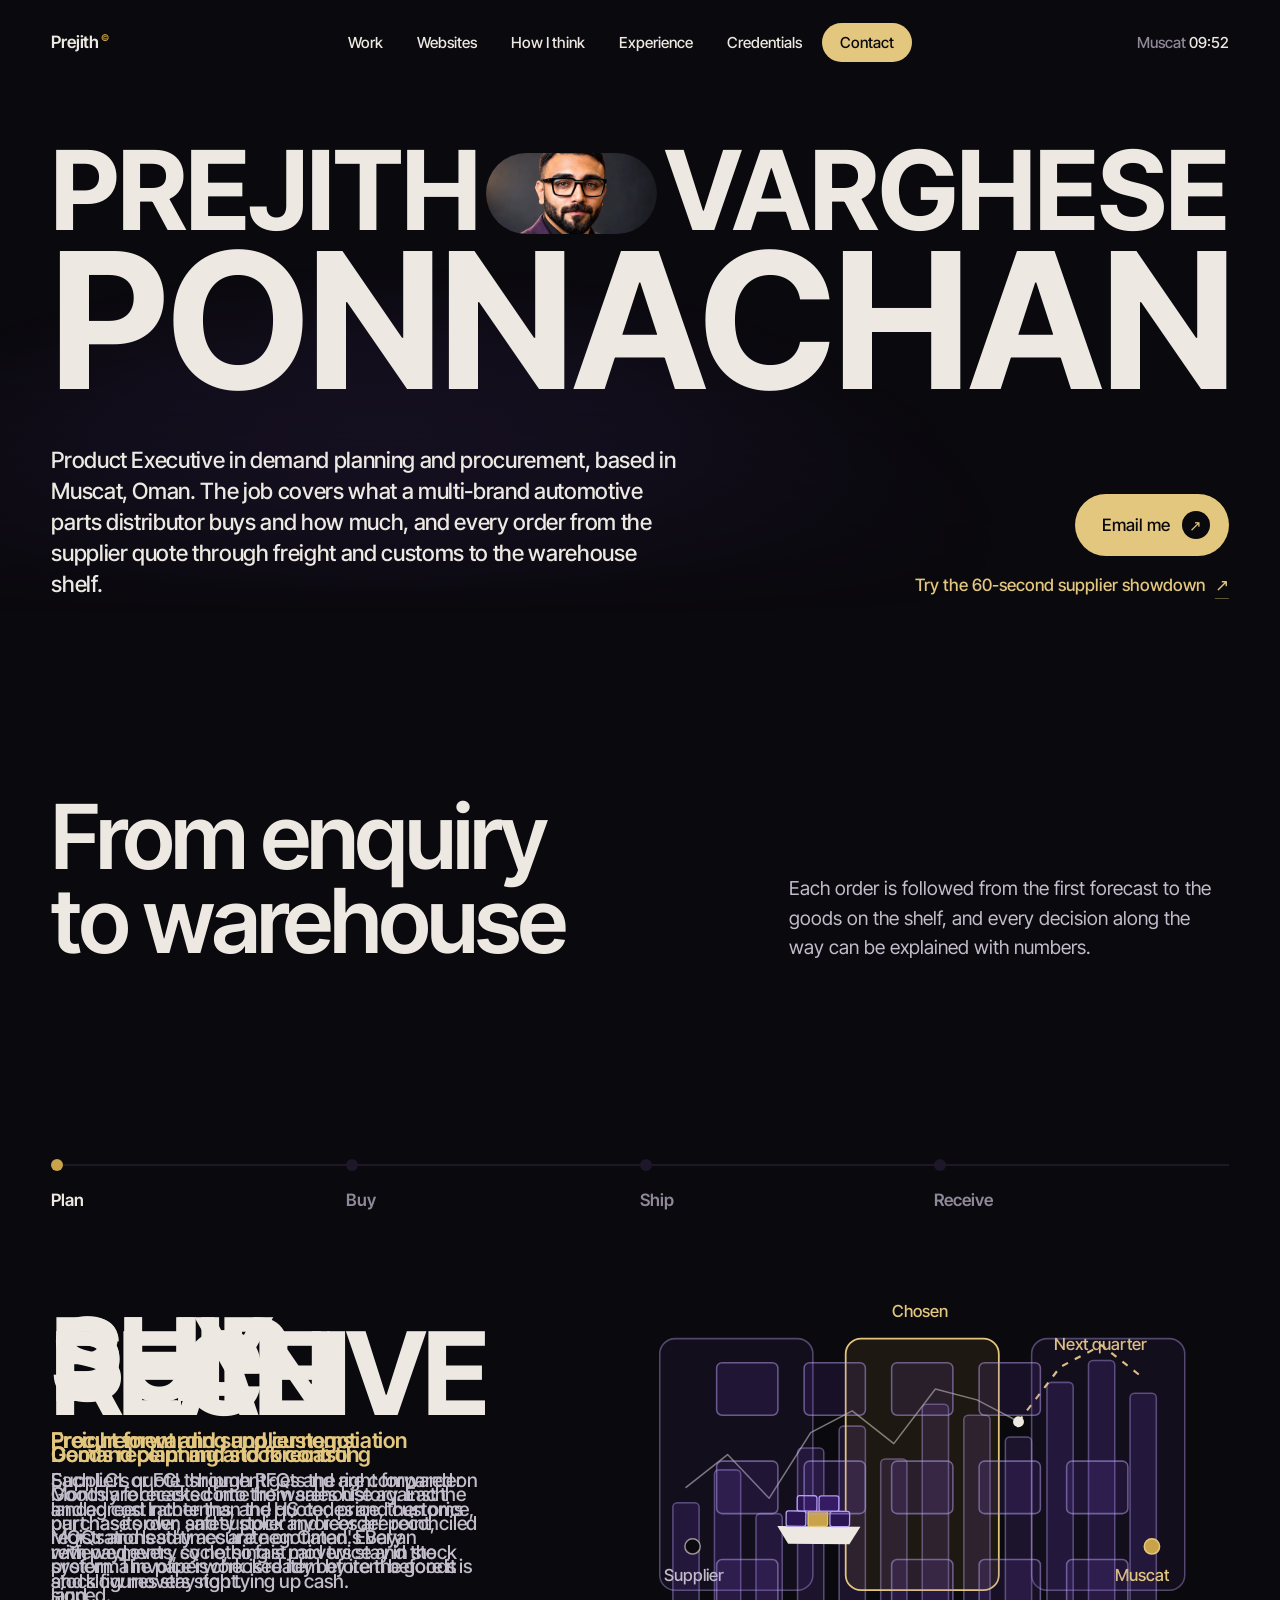
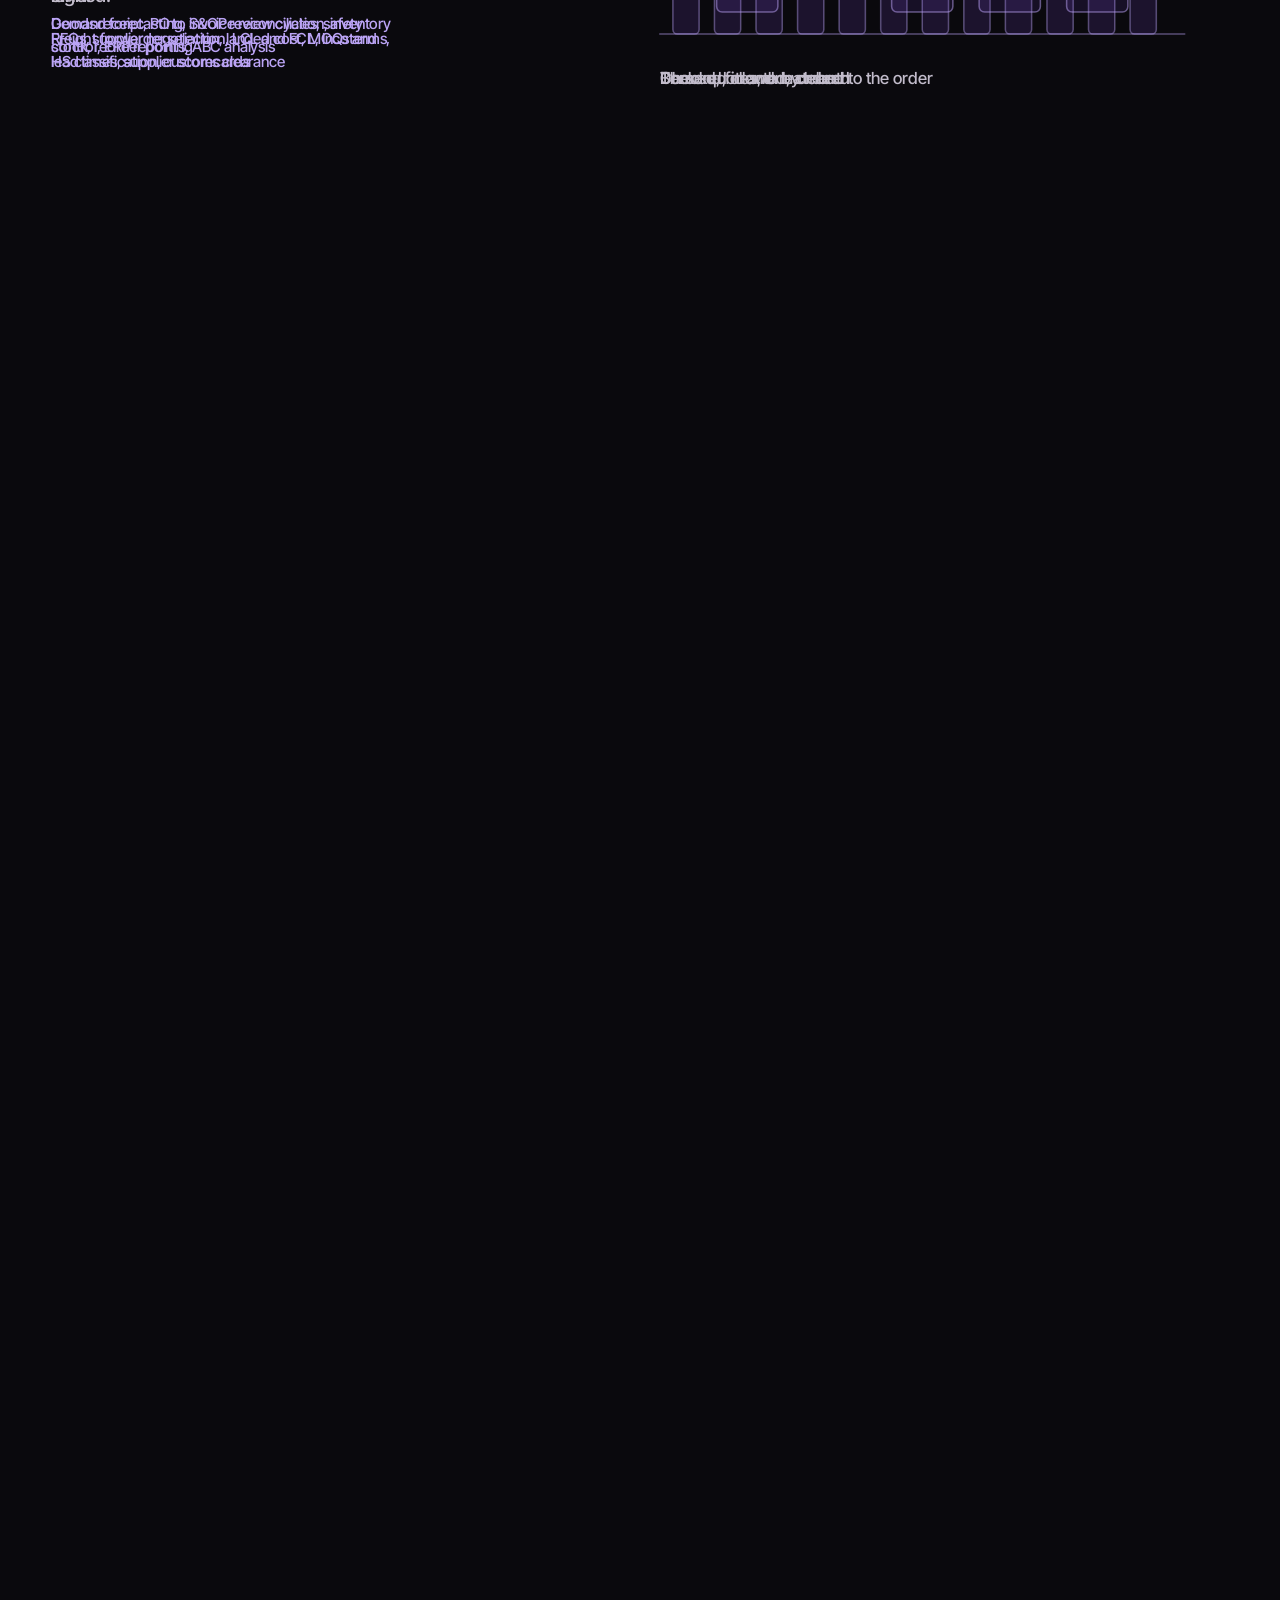
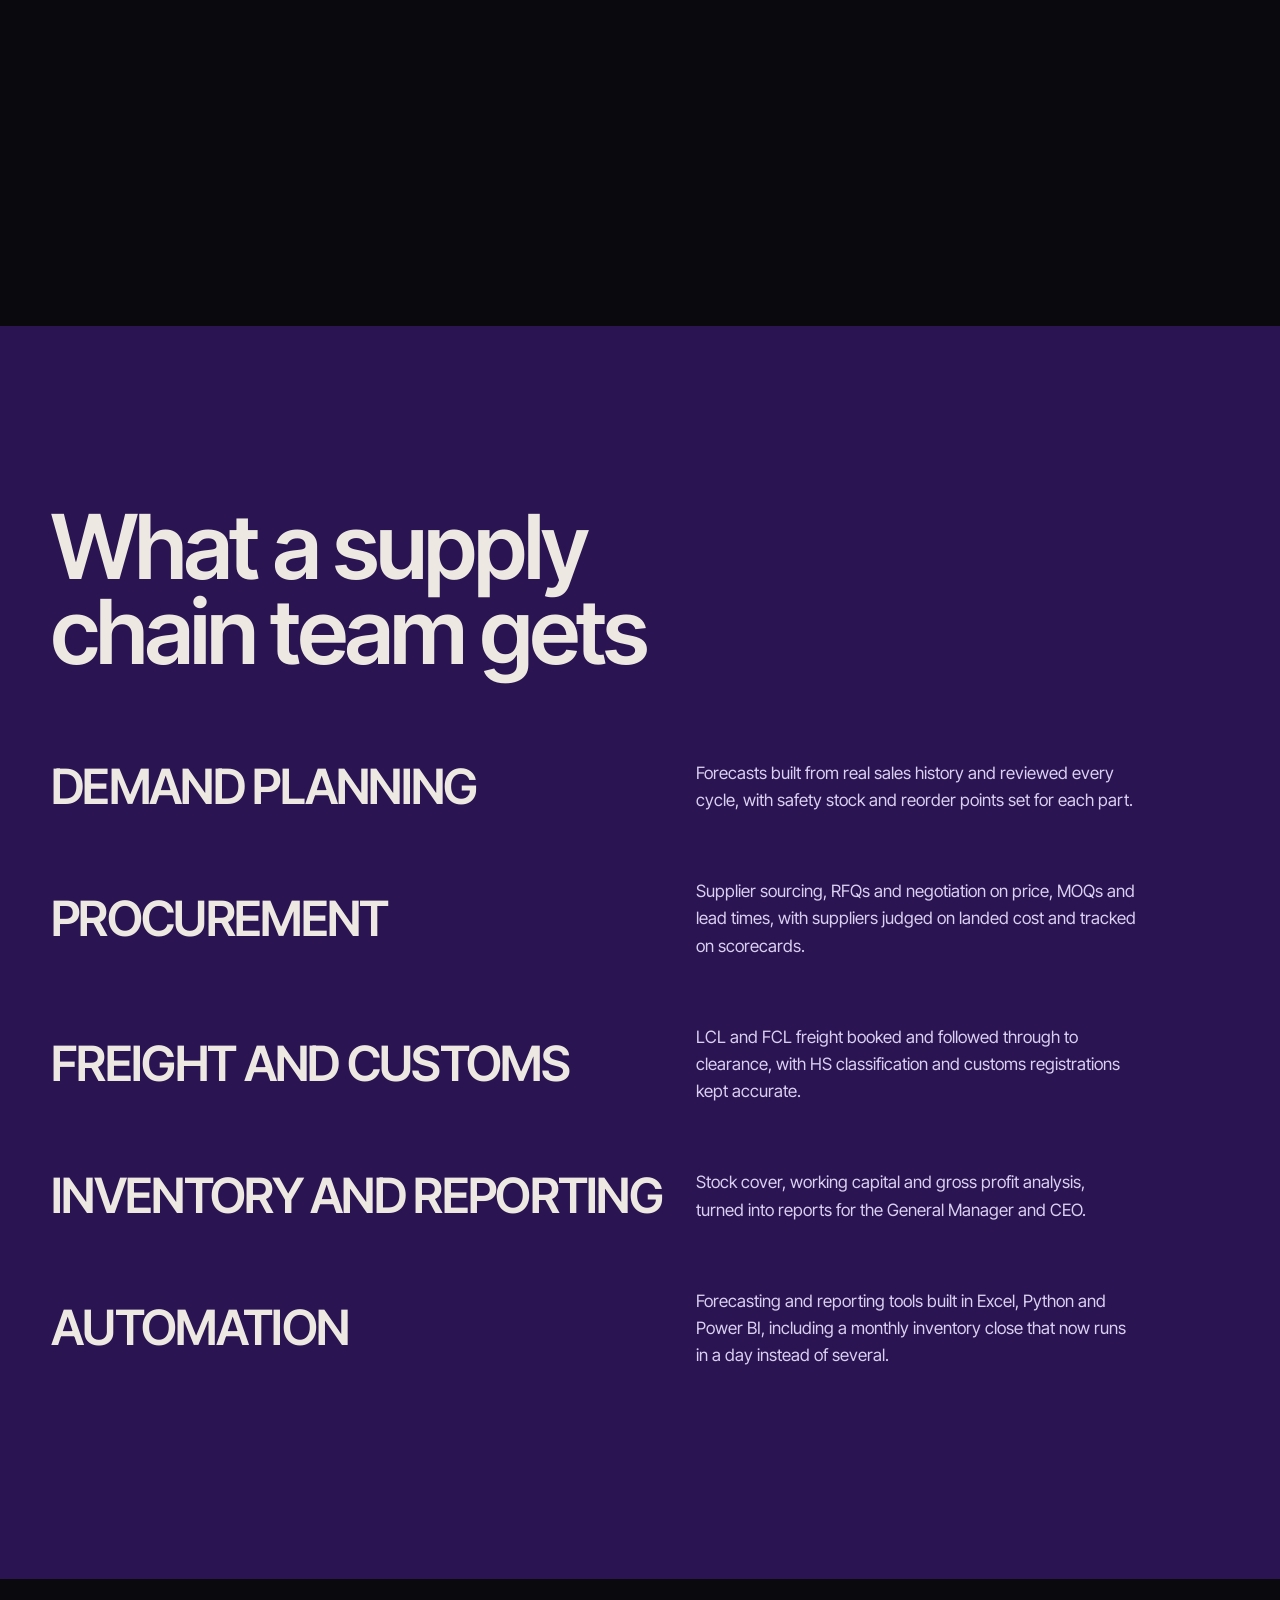
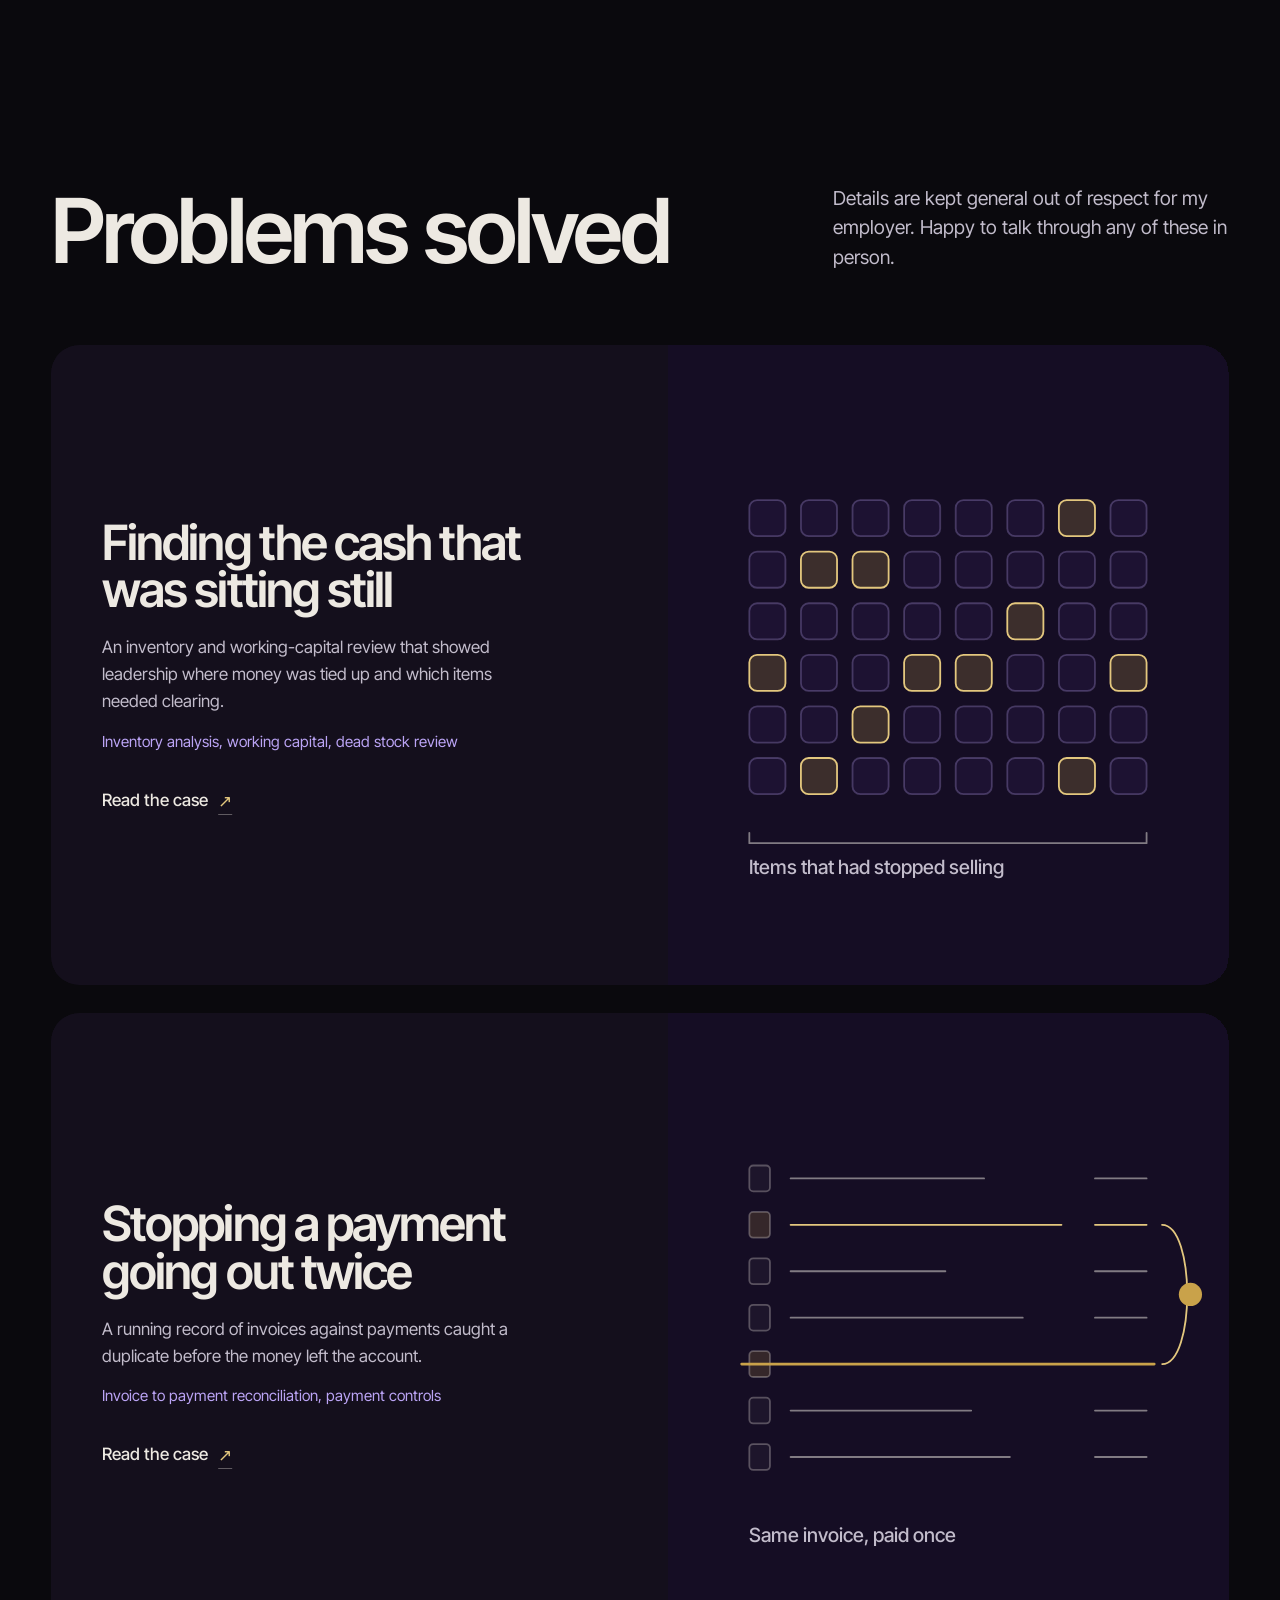
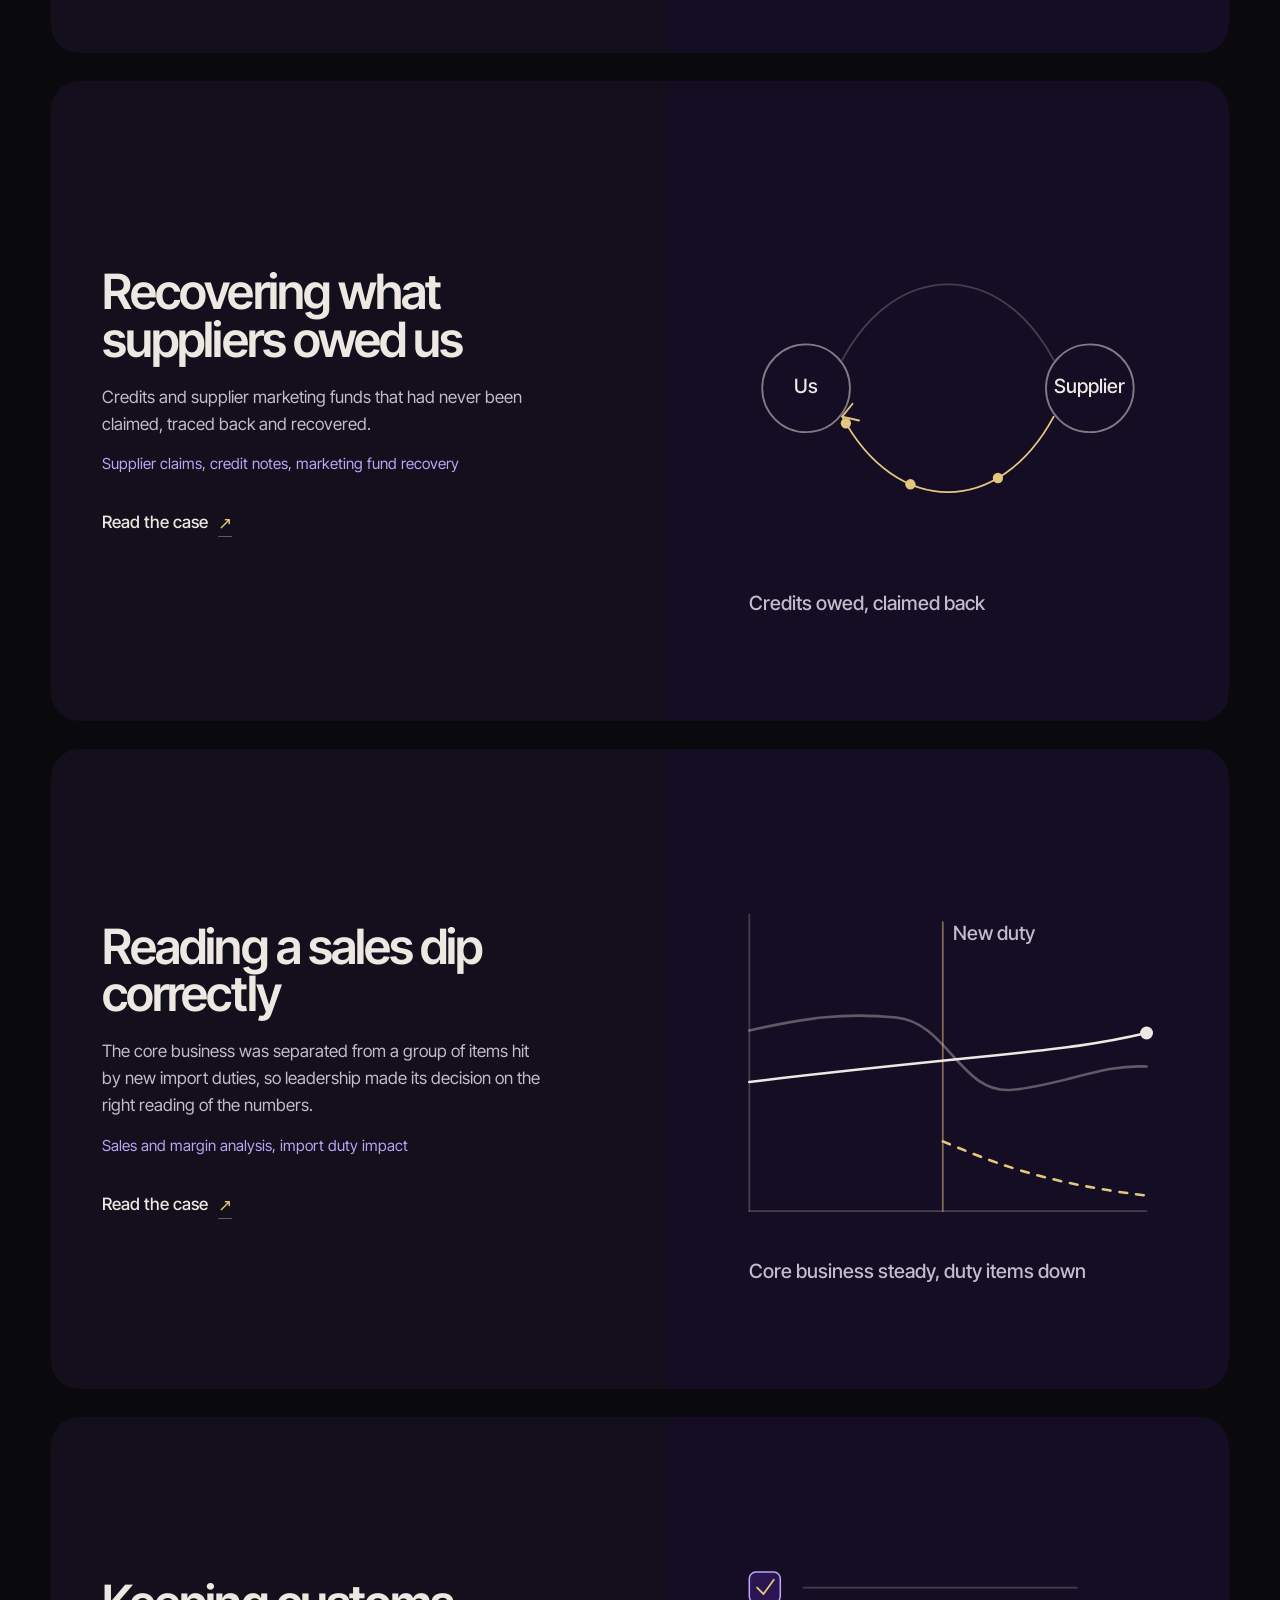
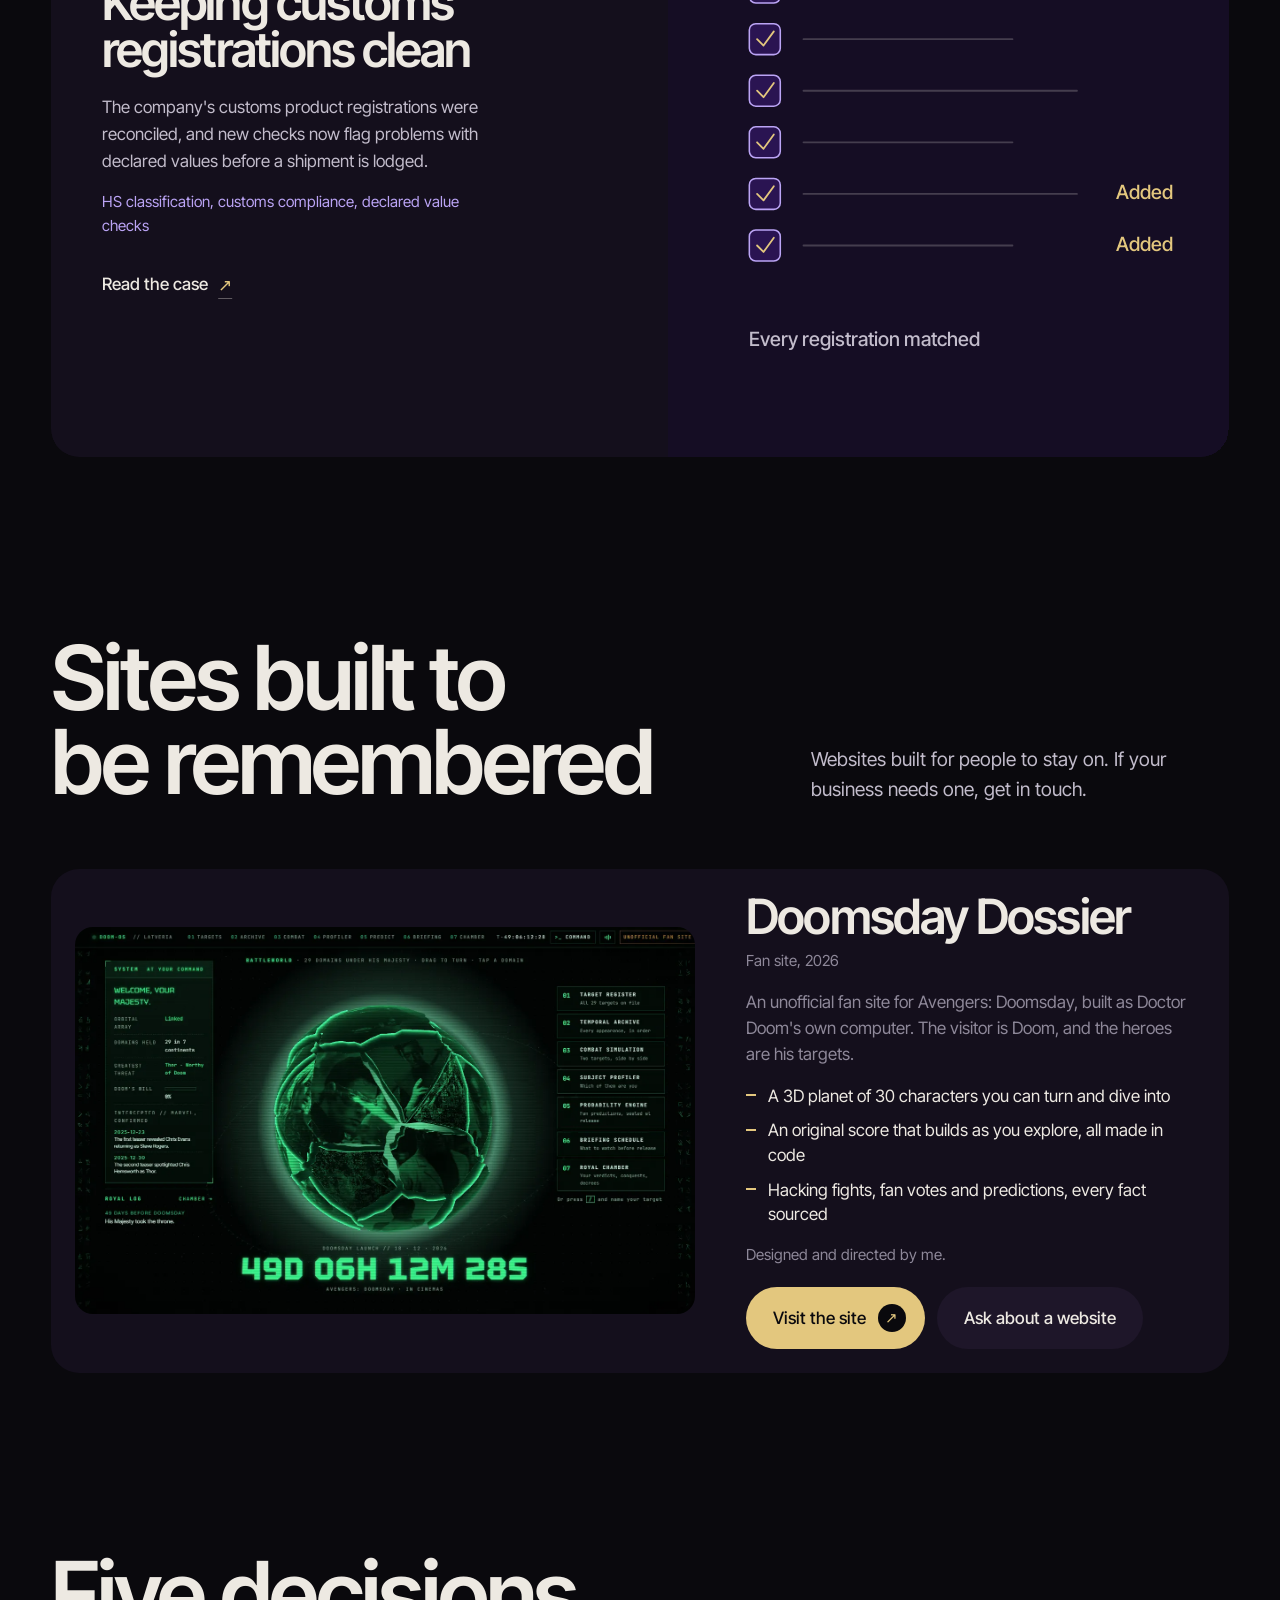
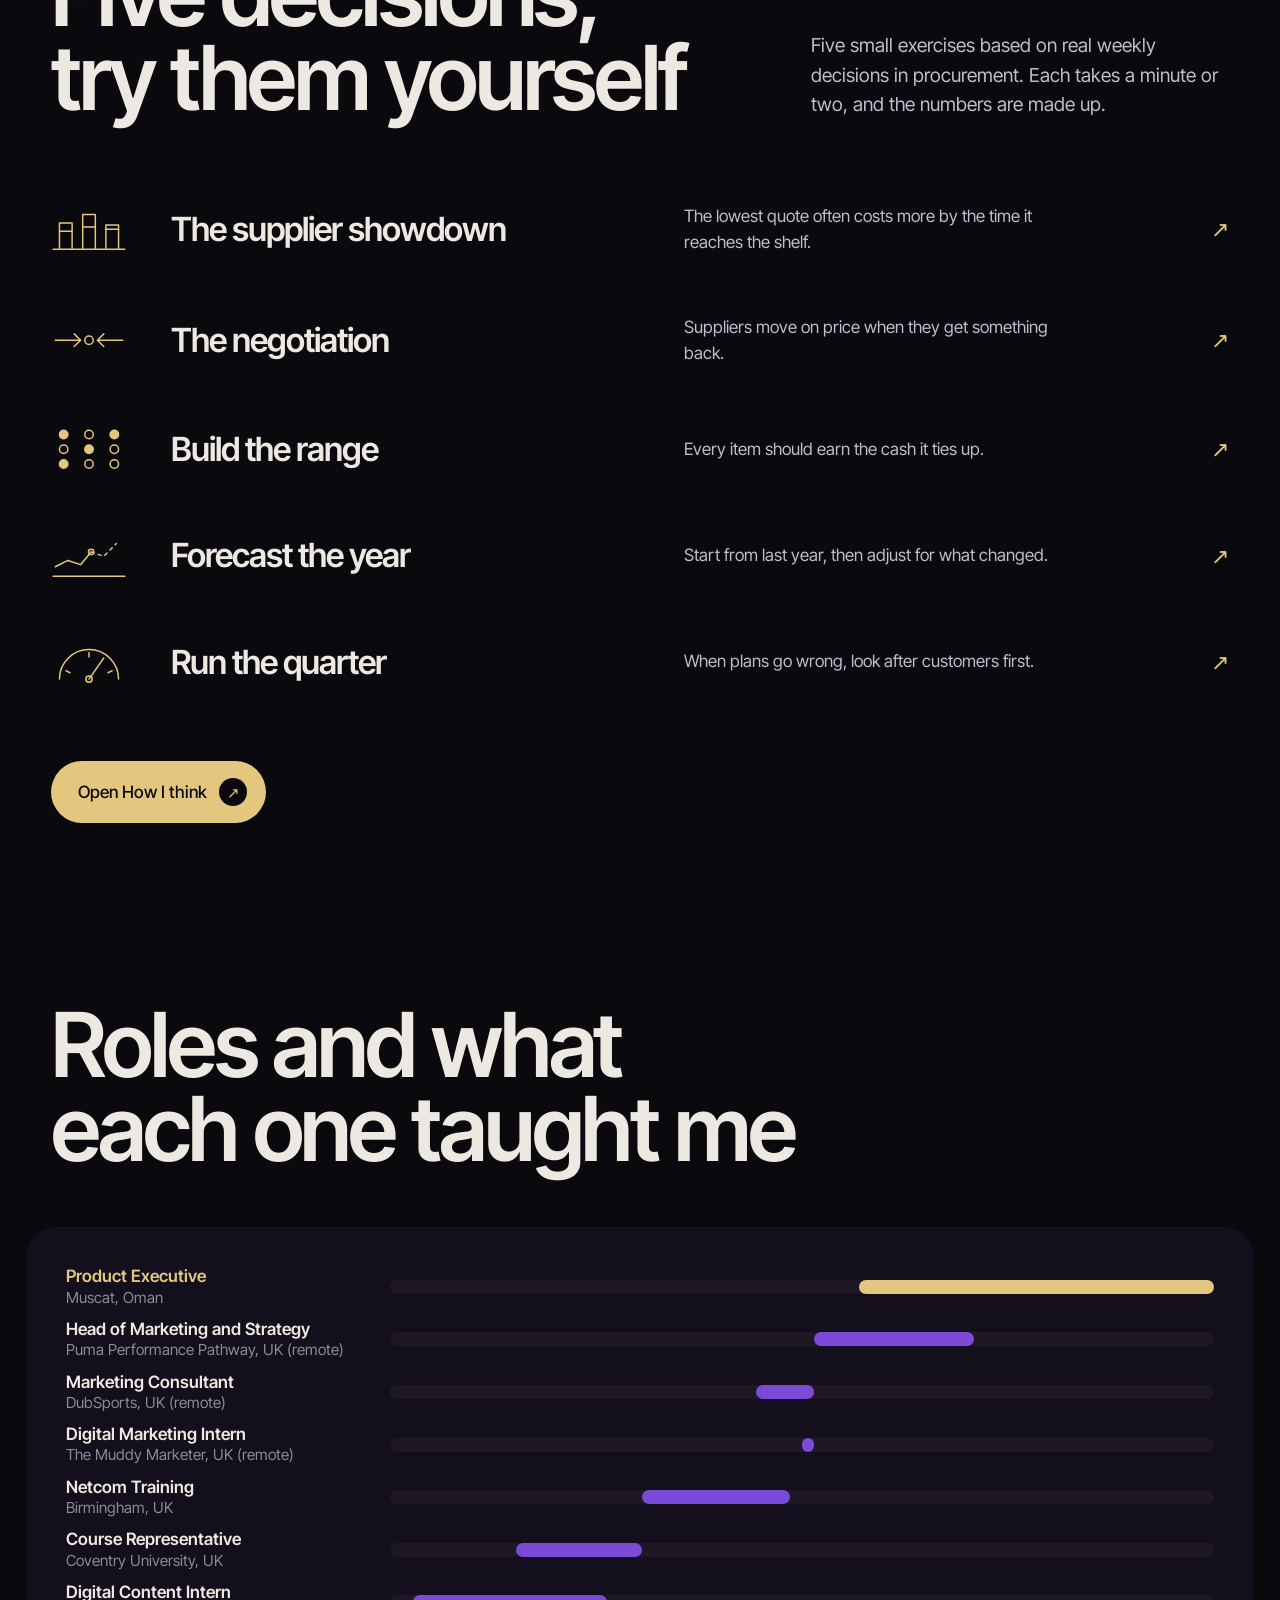
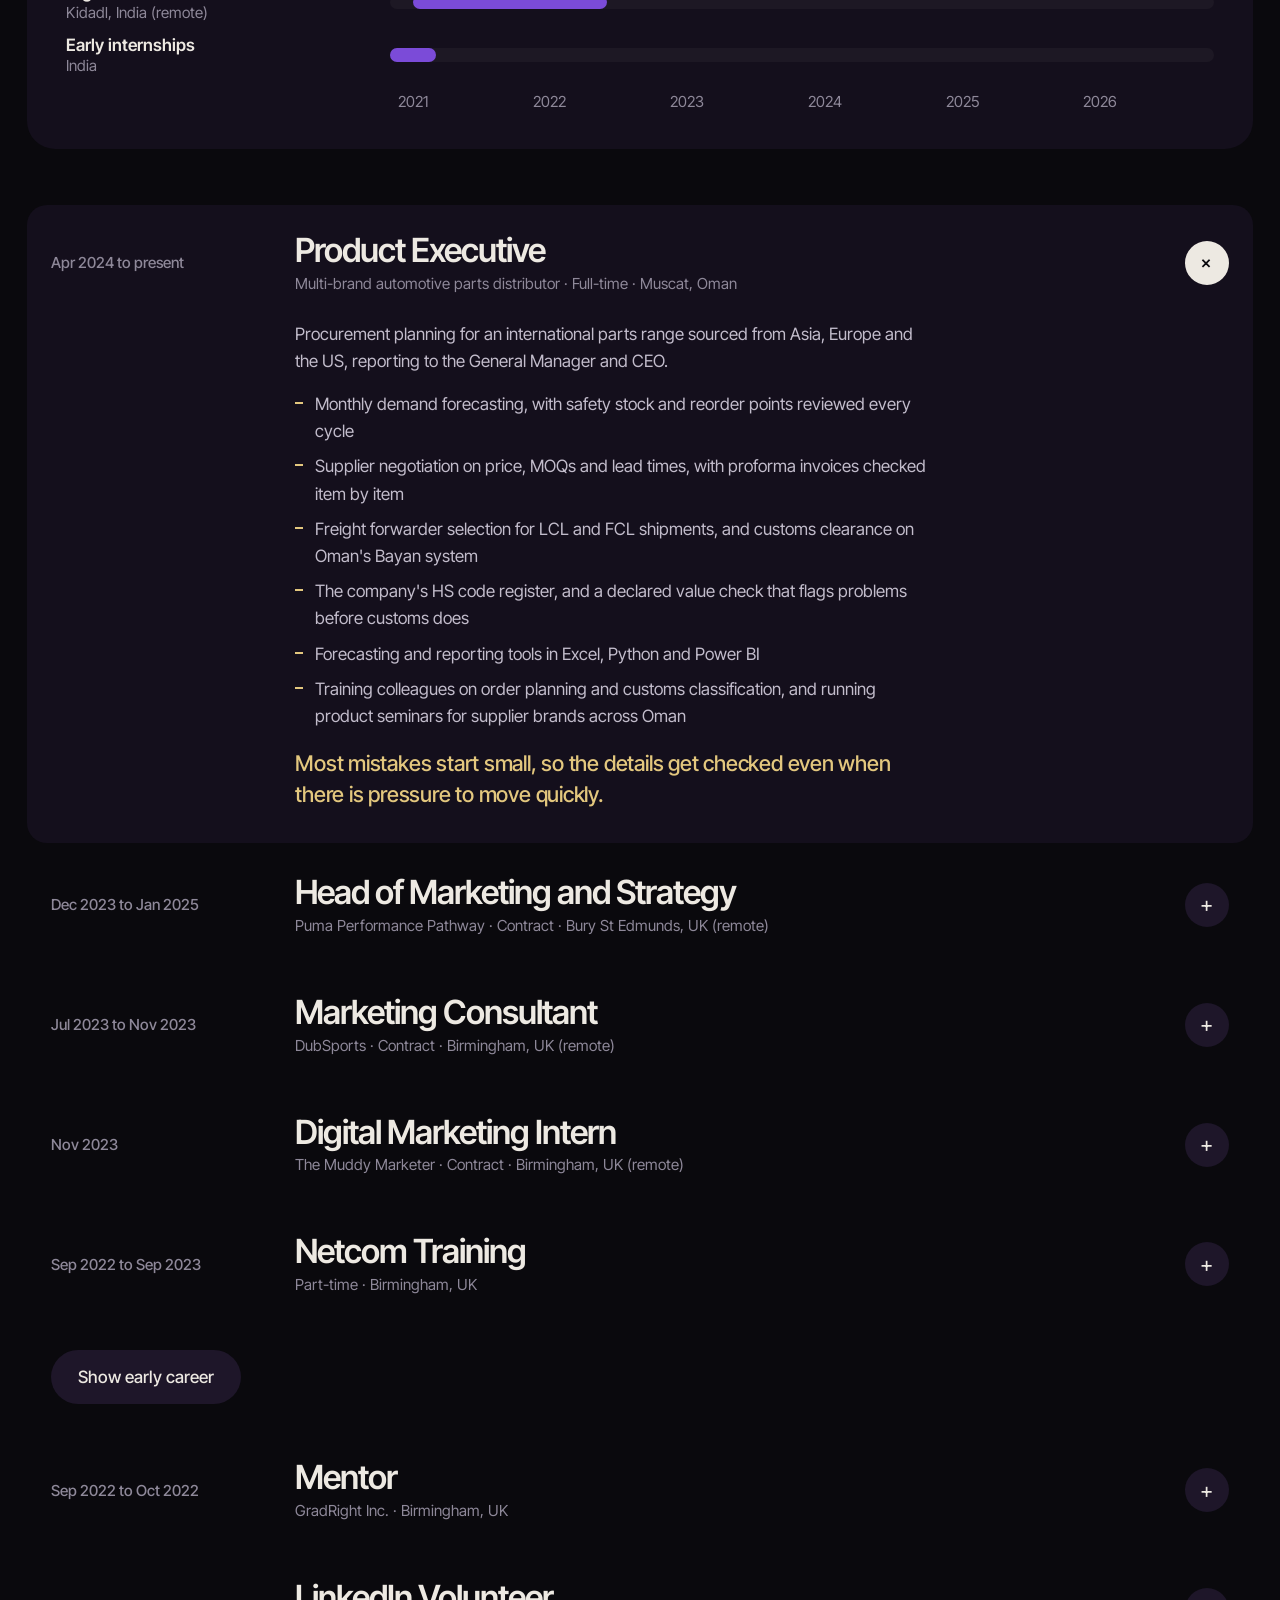
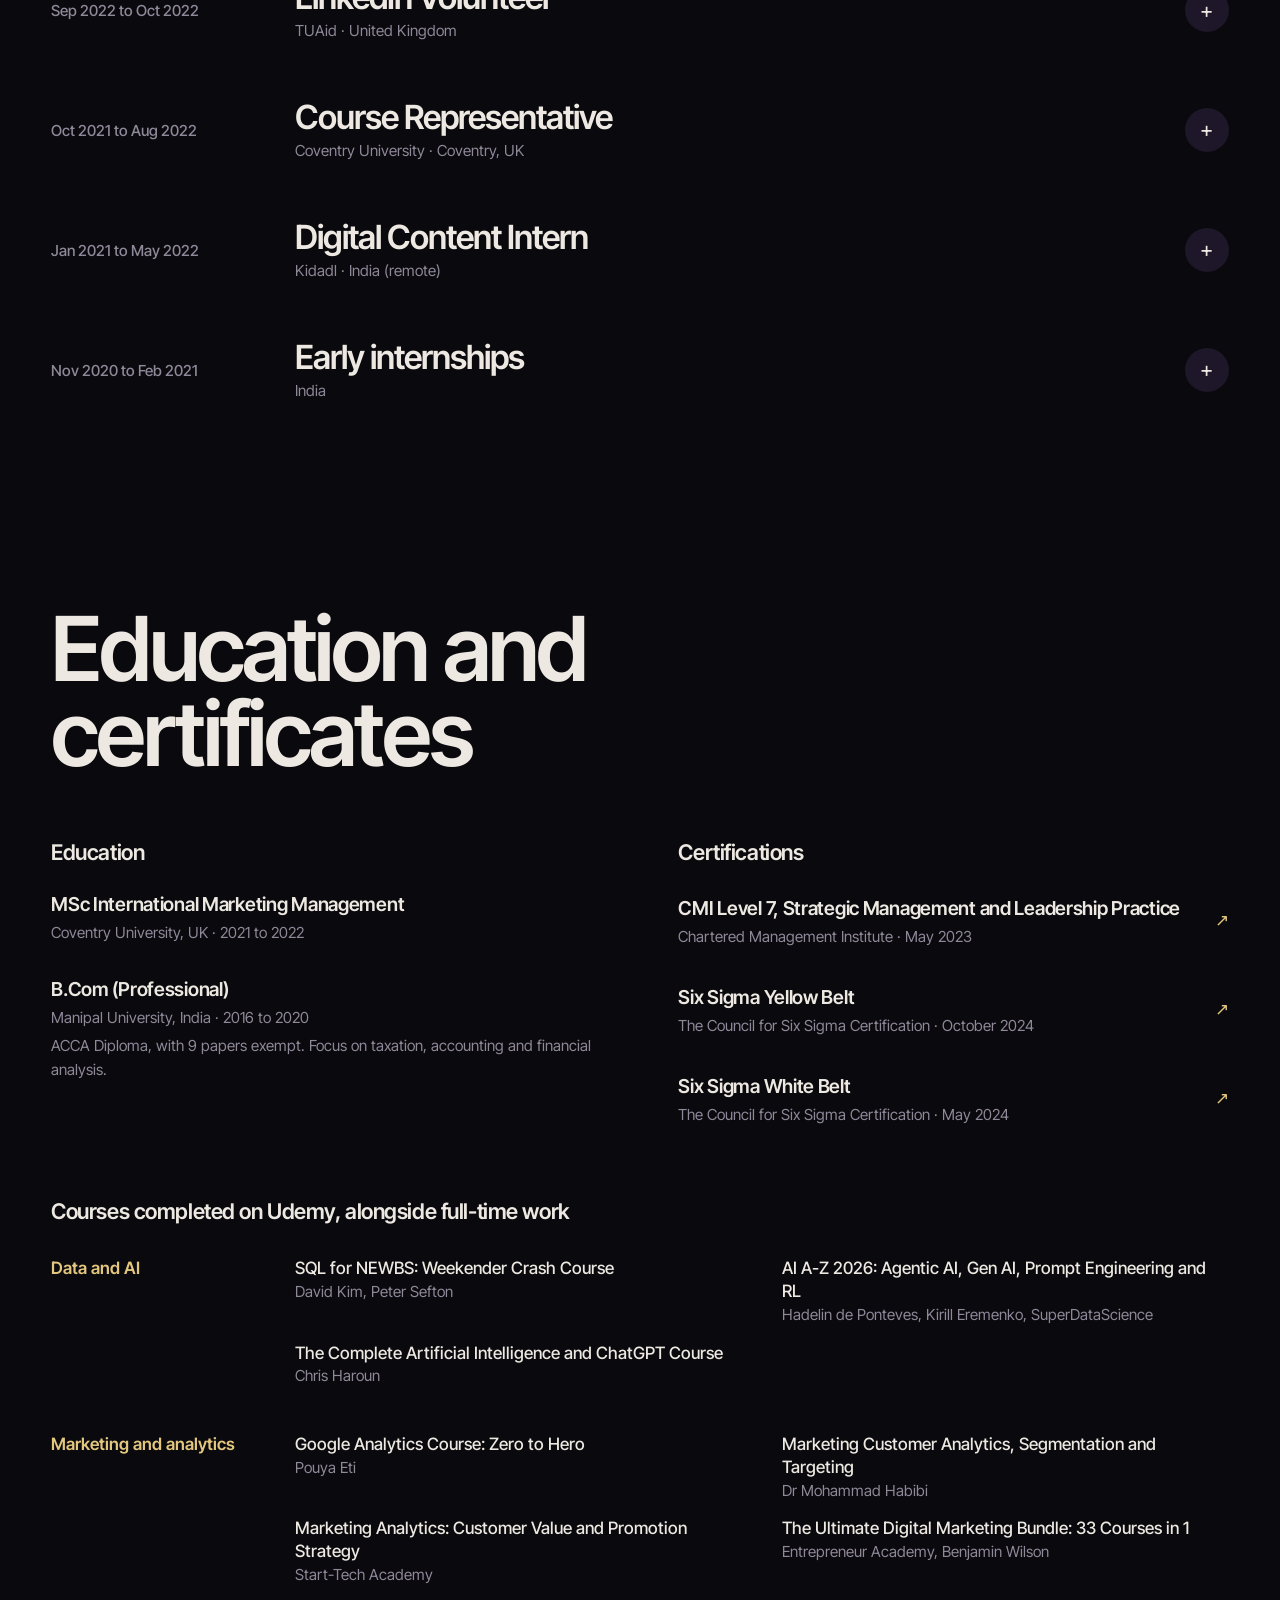
==== index.html @ 348bd35f "Describe the work, not the worker" ====
<!DOCTYPE html>
<html lang="en-GB">
<head>
<meta charset="utf-8">
<meta name="viewport" content="width=device-width, initial-scale=1">
<title>Prejith Varghese Ponnachan | Demand Planning and Procurement | Muscat, Oman</title>
<meta name="description" content="Product Executive in demand planning and procurement for a multi-brand automotive parts distributor in Muscat, Oman. Demand forecasting, supplier negotiation, landed cost, freight and customs.">
<link rel="canonical" href="https://prejith77.github.io/">
<link rel="icon" href="data:image/svg+xml,%3Csvg xmlns='http://www.w3.org/2000/svg' viewBox='0 0 64 64'%3E%3Crect width='64' height='64' rx='14' fill='%230A090D'/%3E%3Ctext x='14' y='46' font-family='Arial,Helvetica,sans-serif' font-size='40' font-weight='700' fill='%23EDE9E2' letter-spacing='-2'%3EP%3C/text%3E%3Ccircle cx='47' cy='43' r='4' fill='%23C9A24A'/%3E%3C/svg%3E">
<meta property="og:type" content="website">
<meta property="og:title" content="Prejith Varghese Ponnachan | Demand Planning and Procurement | Muscat, Oman">
<meta property="og:description" content="Product Executive in demand planning and procurement for a multi-brand automotive parts distributor in Muscat, Oman. Demand forecasting, supplier negotiation, landed cost, freight and customs.">
<meta property="og:url" content="https://prejith77.github.io/">
<meta property="og:image" content="https://prejith77.github.io/og-image.png?v=2">
<meta property="og:image:width" content="1200">
<meta property="og:image:height" content="630">
<meta name="twitter:card" content="summary_large_image">
<meta name="theme-color" content="#0B0A10">
<link rel="preload" href="fonts/InterTight-normal-latin.woff2" as="font" type="font/woff2" crossorigin>
<link rel="stylesheet" href="css/motion.css">
<link rel="apple-touch-icon" href="apple-touch-icon.png">
<script type="application/ld+json">{"@context": "https://schema.org", "@type": "Person", "name": "Prejith Varghese Ponnachan", "jobTitle": "Product Executive", "description": "Demand planning and procurement for a multi-brand automotive parts distributor in Oman.", "url": "https://prejith77.github.io/", "image": "https://prejith77.github.io/portrait.webp", "address": {"@type": "PostalAddress", "addressLocality": "Muscat", "addressCountry": "OM"}, "sameAs": ["https://linkedin.com/in/prejith-ponnachan"], "alumniOf": [{"@type": "CollegeOrUniversity", "name": "Coventry University"}, {"@type": "CollegeOrUniversity", "name": "Manipal University"}], "knowsAbout": ["Demand planning", "Demand forecasting", "Procurement", "Supply chain management", "Inventory management", "Safety stock and reorder points", "Supplier negotiation", "Supplier management", "Landed cost", "Freight forwarding", "Incoterms", "Customs clearance", "HS classification", "Working capital analysis", "Power BI", "Advanced Excel", "SQL", "Python"], "knowsLanguage": ["English", "Malayalam", "Hindi", "Tamil", "Arabic"]}</script>
<style>
@font-face {
  font-family: 'Inter Tight';
  font-style: normal;
  font-weight: 400;
  font-display: swap;
  src: url(fonts/InterTight-normal-latin-ext.woff2) format('woff2');
  unicode-range: U+0100-02BA, U+02BD-02C5, U+02C7-02CC, U+02CE-02D7, U+02DD-02FF, U+0304, U+0308, U+0329, U+1D00-1DBF, U+1E00-1E9F, U+1EF2-1EFF, U+2020, U+20A0-20AB, U+20AD-20C4, U+2113, U+2C60-2C7F, U+A720-A7FF;
}
@font-face {
  font-family: 'Inter Tight';
  font-style: normal;
  font-weight: 400;
  font-display: swap;
  src: url(fonts/InterTight-normal-latin.woff2) format('woff2');
  unicode-range: U+0000-00FF, U+0131, U+0152-0153, U+02BB-02BC, U+02C6, U+02DA, U+02DC, U+0304, U+0308, U+0329, U+2000-206F, U+20AC, U+2122, U+2191, U+2193, U+2212, U+2215, U+FEFF, U+FFFD;
}
@font-face {
  font-family: 'Inter Tight';
  font-style: normal;
  font-weight: 500;
  font-display: swap;
  src: url(fonts/InterTight-normal-latin-ext.woff2) format('woff2');
  unicode-range: U+0100-02BA, U+02BD-02C5, U+02C7-02CC, U+02CE-02D7, U+02DD-02FF, U+0304, U+0308, U+0329, U+1D00-1DBF, U+1E00-1E9F, U+1EF2-1EFF, U+2020, U+20A0-20AB, U+20AD-20C4, U+2113, U+2C60-2C7F, U+A720-A7FF;
}
@font-face {
  font-family: 'Inter Tight';
  font-style: normal;
  font-weight: 500;
  font-display: swap;
  src: url(fonts/InterTight-normal-latin.woff2) format('woff2');
  unicode-range: U+0000-00FF, U+0131, U+0152-0153, U+02BB-02BC, U+02C6, U+02DA, U+02DC, U+0304, U+0308, U+0329, U+2000-206F, U+20AC, U+2122, U+2191, U+2193, U+2212, U+2215, U+FEFF, U+FFFD;
}
@font-face {
  font-family: 'Inter Tight';
  font-style: normal;
  font-weight: 600;
  font-display: swap;
  src: url(fonts/InterTight-normal-latin-ext.woff2) format('woff2');
  unicode-range: U+0100-02BA, U+02BD-02C5, U+02C7-02CC, U+02CE-02D7, U+02DD-02FF, U+0304, U+0308, U+0329, U+1D00-1DBF, U+1E00-1E9F, U+1EF2-1EFF, U+2020, U+20A0-20AB, U+20AD-20C4, U+2113, U+2C60-2C7F, U+A720-A7FF;
}
@font-face {
  font-family: 'Inter Tight';
  font-style: normal;
  font-weight: 600;
  font-display: swap;
  src: url(fonts/InterTight-normal-latin.woff2) format('woff2');
  unicode-range: U+0000-00FF, U+0131, U+0152-0153, U+02BB-02BC, U+02C6, U+02DA, U+02DC, U+0304, U+0308, U+0329, U+2000-206F, U+20AC, U+2122, U+2191, U+2193, U+2212, U+2215, U+FEFF, U+FFFD;
}
@font-face {
  font-family: 'Inter Tight';
  font-style: normal;
  font-weight: 700;
  font-display: swap;
  src: url(fonts/InterTight-normal-latin-ext.woff2) format('woff2');
  unicode-range: U+0100-02BA, U+02BD-02C5, U+02C7-02CC, U+02CE-02D7, U+02DD-02FF, U+0304, U+0308, U+0329, U+1D00-1DBF, U+1E00-1E9F, U+1EF2-1EFF, U+2020, U+20A0-20AB, U+20AD-20C4, U+2113, U+2C60-2C7F, U+A720-A7FF;
}
@font-face {
  font-family: 'Inter Tight';
  font-style: normal;
  font-weight: 700;
  font-display: swap;
  src: url(fonts/InterTight-normal-latin.woff2) format('woff2');
  unicode-range: U+0000-00FF, U+0131, U+0152-0153, U+02BB-02BC, U+02C6, U+02DA, U+02DC, U+0304, U+0308, U+0329, U+2000-206F, U+20AC, U+2122, U+2191, U+2193, U+2212, U+2215, U+FEFF, U+FFFD;
}

:root{
  --bg:#0A090D;--bg2:#140F1C;--bg3:#1E1629;--text:#EDE9E2;--dim:#8E8899;--line:rgba(237,233,226,.1);
  --fs-sm:.95rem;--fs-body:1.0625rem;--fs-lead:1.2rem;--fs-quote:1.35rem;--fs-statement:clamp(1.2rem,1.75vw,1.65rem);
  --fs-h4:clamp(1.5rem,2.6vw,2.4rem);--fs-h3:clamp(2rem,3.8vw,3.6rem);--fs-h2:clamp(2.6rem,7vw,7.2rem);
  --text2:#C2BCCB;--bg0:#060509;--bg4:#2B2632;
  --purple:#7B4BD8;--purple-soft:#BBA4F5;--purple-deep:#2A1452;
  --gold:#C9A24A;--gold2:#E3C77E;--violet:#6B46C1;
  /* names used by the planning game */
  --ink:#0A090D;--ink-2:#121017;--ivory:#EDE9E2;--muted:#8E8899;--gold-soft:#E3C77E;--violet-soft:#B9A3F2;
  --ok:#6FCF97;--bad:#F07167;
  --sans:"Inter Tight",-apple-system,BlinkMacSystemFont,"Segoe UI",Helvetica,Arial,sans-serif;
  --pad:clamp(96px,14vw,180px);--gut:clamp(20px,4vw,56px);
}
*,*::before,*::after{box-sizing:border-box}
html{-webkit-text-size-adjust:100%}
html.lenis,html.lenis body{height:auto}
.lenis.lenis-smooth{scroll-behavior:auto!important}
body{margin:0;background:var(--bg);color:var(--text);font:400 var(--fs-body)/1.6 var(--sans);-webkit-font-smoothing:antialiased;text-rendering:optimizeLegibility;overflow-x:hidden}
h1,h2,h3,h4,p,ul,ol,figure{margin:0}
ul,ol{padding:0;list-style:none}
a{color:inherit}
img{max-width:100%;display:block}
::selection{background:var(--purple);color:#fff}
html{scrollbar-color:#4A2F7A var(--bg)}
::-webkit-scrollbar{width:10px;height:10px}::-webkit-scrollbar-track{background:var(--bg)}::-webkit-scrollbar-thumb{background:#4A2F7A;border-radius:10px;border:2px solid var(--bg)}::-webkit-scrollbar-thumb:hover{background:var(--gold)}
input,textarea{caret-color:var(--gold)}
:focus-visible{outline:2px solid var(--gold);outline-offset:4px}
.skip{position:absolute;left:-9999px;top:12px;z-index:999;background:var(--text);color:var(--bg);padding:10px 16px;border-radius:8px}
.skip:focus{left:12px}
.wrap{width:100%;max-width:1480px;margin:0 auto;padding:0 var(--gut)}

/* ---------- nav ---------- */
.nav{position:fixed;inset:0 0 auto 0;z-index:100;transition:transform .5s cubic-bezier(.2,.7,.2,1)}
.nav.hide{transform:translateY(-110%)}
.nav-in{display:flex;align-items:center;justify-content:space-between;height:84px}
.brand{font:600 var(--fs-body) var(--sans);letter-spacing:-.01em;text-decoration:none}
.brand sup{font-size:.55em;color:var(--gold);margin-left:2px}
.links{display:flex;gap:6px;align-items:center}
.links a{position:relative;text-decoration:none;font:500 var(--fs-sm) var(--sans);padding:8px 14px;border-radius:999px;transition:background .3s}
.links a:hover{background:rgba(237,233,226,.07)}
.nav-right{display:flex;align-items:center;gap:18px}
.clock{font:500 var(--fs-sm) var(--sans);color:var(--dim)}
.clock b{color:var(--text);font-weight:500}
.nav .cta-pill{background:var(--gold2);color:var(--bg);padding:10px 18px}
.nav .cta-pill:hover{background:var(--purple-soft)}
.nav-bg{position:absolute;inset:0;z-index:-1;background:rgba(10,9,13,.82);backdrop-filter:blur(14px);-webkit-backdrop-filter:blur(14px);opacity:0;transition:opacity .4s}
.nav.solid .nav-bg{opacity:1}
.menu-btn{display:none;background:var(--bg3);border:0;color:var(--text);border-radius:999px;padding:9px 18px;font:500 var(--fs-sm) var(--sans);cursor:pointer}
@media (max-width:980px){
  .links,.clock{display:none}
  .menu-btn{display:inline-block}
  .links.open{display:flex;position:fixed;inset:0;z-index:-1;flex-direction:column;align-items:flex-start;justify-content:center;gap:4px;padding:0 var(--gut);background:var(--bg0)}
  .links.open a{font:600 clamp(2.4rem,11vw,4rem)/1.05 var(--sans);letter-spacing:-.03em;padding:6px 0;background:none}
  .links.open a.cta-pill{color:var(--gold2);background:none}
}

/* ---------- roll text on hover ---------- */
.roll{display:inline-flex;overflow:hidden;vertical-align:top;line-height:1.25}
.roll>span{display:block;position:relative;transition:transform .5s cubic-bezier(.76,0,.24,1)}
.roll>span::after{content:attr(data-t);position:absolute;left:0;top:100%}
a:hover>.roll>span,button:hover>.roll>span,.roll-host:hover .roll>span{transform:translateY(-100%)}

/* ---------- buttons ---------- */
.btn{display:inline-flex;align-items:center;gap:12px;border-radius:999px;padding:16px 18px 16px 26px;font:500 var(--fs-body) var(--sans);text-decoration:none;border:1px solid transparent;cursor:pointer;transition:background .3s,color .3s,border-color .3s}
.btn-primary{background:var(--gold2);color:var(--bg)}
.btn-primary:hover{background:#EFD99A}
.btn-primary::after{content:"\2197";display:grid;place-items:center;width:28px;height:28px;border-radius:50%;background:var(--bg);color:var(--gold2);font-size:var(--fs-sm);transition:transform .4s}
.btn-primary:hover::after{transform:rotate(45deg)}
.btn-secondary{background:var(--bg3);color:var(--text);padding-right:26px}
.btn-secondary:hover{background:var(--bg4)}

/* ---------- reveal helpers ---------- */
.ln{display:block;overflow:hidden;padding-bottom:.04em;margin-bottom:-.04em}
.ln>span{display:block;will-change:transform}
.js [data-split] .w{display:inline-block;overflow:hidden;vertical-align:top;padding:0 .08em .12em;margin:0 -.08em -.12em}
.js [data-split] .w>span{display:inline-block;transform:translateY(110%);transition:transform 1s cubic-bezier(.16,1,.3,1);transition-delay:calc(var(--i) * 35ms)}
.js [data-split].in .w>span{transform:none}
.js .rv{opacity:0;transform:translateY(28px);transition:opacity .9s ease,transform 1.1s cubic-bezier(.16,1,.3,1)}
.js .rv.in{opacity:1;transform:none}
@media (prefers-reduced-motion:reduce){.js [data-split] .w>span,.js .rv{transform:none!important;opacity:1!important;transition:none!important}}

/* ---------- section heads ---------- */
section{position:relative}
.sec{padding:var(--pad) 0}
.h2{font:600 var(--fs-h2)/.94 var(--sans);letter-spacing:-.035em;max-width:14ch;text-wrap:balance}
.lede{color:var(--text2);font-size:var(--fs-lead);line-height:1.55;max-width:52ch;margin-top:26px}
.head-row{display:grid;grid-template-columns:1fr auto;align-items:end;gap:32px}

/* ---------- hero ---------- */
.hero{display:flex;flex-direction:column;padding:clamp(124px,16vh,180px) 0 16px;overflow:hidden;position:relative}
.hero::before{content:"";position:absolute;inset:0;background:radial-gradient(70% 70% at 30% 92%,rgba(123,75,216,.34),rgba(123,75,216,0) 70%);-webkit-mask-image:linear-gradient(to bottom,#000 40%,transparent);mask-image:linear-gradient(to bottom,#000 40%,transparent);pointer-events:none} /* taste-skill-ignore: the one brand light, purple */
.hfoot{display:grid;grid-template-columns:minmax(0,1.3fr) minmax(0,1fr);gap:24px 48px;align-items:end;margin-top:5vh}
.hlead{font:500 var(--fs-statement)/1.38 var(--sans);letter-spacing:-.015em;max-width:46ch}
.hact{display:flex;flex-wrap:wrap;align-items:center;justify-content:flex-end;gap:16px 28px}
.hact .try{margin-top:0}
.js .hero .hfoot>*{opacity:0;transform:translateY(20px);transition:opacity .9s,transform 1.1s cubic-bezier(.16,1,.3,1)}
.hero.go .hfoot>*{opacity:1;transform:none}
.hero.go .hfoot>*:nth-child(2){transition-delay:.12s}
@media (max-width:980px){.hfoot{grid-template-columns:1fr}.hact{justify-content:flex-start}}
.hero>.wrap:not(.meta){flex:1;display:flex;flex-direction:column;justify-content:flex-end}
.hname{margin:0;font-weight:700;text-transform:uppercase;letter-spacing:-.04em;line-height:.84;white-space:nowrap}
.hname .ln{font-size:10vw}
.hname .ln>span{display:inline-block}
.hname .l2{text-align:right}
.hname .pic{display:inline-block;vertical-align:middle;width:1.55em;height:.74em;margin:0 .06em;border-radius:.37em;overflow:hidden;position:relative;top:-.06em;transition:width 1.4s cubic-bezier(.76,0,.24,1) .5s}
.hname .pic img{width:100%;height:100%;object-fit:cover;object-position:50% 24%;transform:scale(1.25);transition:transform 1.8s cubic-bezier(.16,1,.3,1) .5s}
.js .hero:not(.go) .hname .pic{width:0}
.js .hero:not(.go) .hname .pic img{transform:scale(1.6)}
.hero.go .hname .pic img{transform:scale(1.02)}
.js .hero .hname .ln>span{transform:translateY(105%)}
.hero.go .hname .ln>span{transform:none;transition:transform 1.3s cubic-bezier(.16,1,.3,1)}
.hero.go .hname .l2>span{transition-delay:.12s}

/* ---------- services index ---------- */
.svc{margin-top:56px;display:grid;gap:4px}
.svc li{position:relative;display:grid;grid-template-columns:minmax(0,1.15fr) minmax(0,1fr);gap:32px;align-items:center;padding:30px 28px;border-radius:20px;overflow:hidden;cursor:default}
.svc li::before{content:"";position:absolute;inset:0;background:var(--bg2);opacity:0;transition:opacity .45s}
.svc li>*{position:relative;transition:color .45s,transform .6s cubic-bezier(.16,1,.3,1)}
.svc h3{font:600 var(--fs-h3)/1 var(--sans);letter-spacing:-.035em;text-transform:uppercase}
.svc p{color:var(--text2);max-width:44ch;font-size:var(--fs-body)}
.svc li:hover::before{opacity:1}
.svc li:hover h3{color:var(--gold2);transform:translateX(12px)}
@media (max-width:980px){.svc li{grid-template-columns:1fr;gap:10px;padding:22px 4px}.svc li::before{display:none}}

/* ---------- stacked work ---------- */
.stack{margin-top:72px;display:flex;flex-direction:column;gap:28px}
.wcard{position:sticky;top:calc(110px + var(--k) * 14px);min-height:min(72vh,640px);border-radius:28px;overflow:hidden;display:grid;grid-template-columns:1.1fr 1fr;background:var(--bg2);transform-origin:50% 0;will-change:transform}
.wcard .wl{padding:clamp(28px,4vw,56px);display:flex;flex-direction:column;justify-content:center}
.wcard h3{font:600 var(--fs-h3)/.98 var(--sans);letter-spacing:-.04em;max-width:16ch}
.wcard p{color:var(--text2);max-width:44ch;margin-top:20px;font-size:var(--fs-body)}
.wcard .wr{position:relative;overflow:hidden;background:var(--bg3)}
@media (max-width:980px){.wcard{grid-template-columns:1fr;position:relative;top:auto;min-height:0}.wcard .wr{min-height:220px}}

/* ---------- experience accordion ---------- */
.acc{margin-top:56px;display:grid;gap:4px}
.acc details{border-radius:20px;transition:background .4s}
.acc details[open],.acc details:hover{background:var(--bg2)}
.acc summary{list-style:none;display:grid;grid-template-columns:220px minmax(0,1fr) 44px;gap:24px;align-items:center;padding:28px 24px;cursor:pointer}
.acc summary::-webkit-details-marker{display:none}
.acc .when{font:500 var(--fs-sm) var(--sans);color:var(--dim)}
.acc .role{font:600 var(--fs-h4)/1.05 var(--sans);letter-spacing:-.03em}
.acc .org{display:block;font:400 var(--fs-sm) var(--sans);color:var(--dim);letter-spacing:0;margin-top:6px}
.acc .plus{width:44px;height:44px;border-radius:50%;background:var(--bg3);display:grid;place-items:center;transition:transform .5s cubic-bezier(.76,0,.24,1),background .3s}
.acc .plus::before{content:"+";font-size:var(--fs-quote);line-height:1}
.acc details[open] .plus{transform:rotate(45deg);background:var(--text);color:var(--bg)}
.acc summary:hover .role{color:var(--gold2)}
.acc .body{display:grid;grid-template-columns:220px minmax(0,1fr) 44px;gap:24px;padding:0 24px 32px}
.acc .body>div{grid-column:2;max-width:64ch;animation:open .6s cubic-bezier(.16,1,.3,1)}
.acc .body p{color:var(--text2)}
.acc .body .learnt{margin-top:18px;font:500 var(--fs-quote)/1.45 var(--sans);letter-spacing:-.01em;color:var(--gold2)}
.acc .sub{margin-top:12px;color:var(--dim);font-size:var(--fs-sm)}
.acc .sub b{color:var(--text);font-weight:500}
@keyframes open{from{opacity:0;transform:translateY(-8px)}}
.early-btn{margin-top:28px}
@media (max-width:980px){.acc summary{grid-template-columns:1fr 44px;padding:22px 20px}.acc .body{grid-template-columns:1fr;padding:0 20px 26px}.acc .when{grid-column:1/-1;order:-1}.acc .body>div{grid-column:1}.acc .body .learnt{font-size:var(--fs-lead)}}

/* ---------- credentials ---------- */
.cred{display:grid;grid-template-columns:1fr 1fr;gap:clamp(40px,6vw,96px);margin-top:64px}
.cred h3,.sub-h{font:600 var(--fs-quote)/1.2 var(--sans);letter-spacing:-.02em;color:var(--text);margin-bottom:10px}
.rows li{padding:16px 0}
.rows b{display:block;font:600 var(--fs-lead)/1.3 var(--sans);letter-spacing:-.015em;color:var(--text)}
.rows span{display:block;color:var(--dim);font-size:var(--fs-sm);margin-top:4px}
.certs a{display:flex;justify-content:space-between;align-items:center;gap:20px;text-decoration:none}
.certs a i{font-style:normal;color:var(--gold2);transition:transform .4s}
.certs a:hover i{transform:rotate(45deg)}
.certs a:hover b{color:var(--gold2)}
.cprev{position:fixed;left:0;top:0;z-index:85;width:220px;border-radius:12px;overflow:hidden;pointer-events:none;opacity:0;transform:scale(.8);transition:opacity .3s,transform .4s cubic-bezier(.16,1,.3,1);box-shadow:0 30px 80px rgba(0,0,0,.6);display:none} /* taste-skill-ignore: floats over the page */
.cprev.on{opacity:1;transform:scale(1)}
.fine .cprev{display:block}
.courses-list{margin-top:56px}
.cgroup{display:grid;grid-template-columns:220px 1fr;gap:24px;padding:22px 0}
.cgroup h4{font:600 var(--fs-body)/1.4 var(--sans);color:var(--gold2)}
.cgroup ul{display:grid;grid-template-columns:1fr 1fr;gap:14px 40px}
.cgroup li b{display:block;font-weight:500;line-height:1.35}
.cgroup li span{display:block;color:var(--dim);font-size:var(--fs-sm)}
.skills{display:grid;grid-template-columns:repeat(4,1fr);gap:40px;margin-top:64px}
.skills h3{font:600 var(--fs-lead) var(--sans);color:var(--gold2);margin-bottom:12px}
.skills li{color:var(--text2);font-size:var(--fs-sm);padding:5px 0}
.langs{display:flex;flex-wrap:wrap;gap:10px;margin-top:20px}
.langs li{padding:10px 18px;background:var(--bg2);border-radius:999px;font-size:var(--fs-sm)}
.langs span{color:var(--dim);margin-left:6px}
@media (max-width:980px){.cred,.cgroup{grid-template-columns:1fr}.cgroup ul{grid-template-columns:1fr}.skills{grid-template-columns:1fr 1fr}}
@media (max-width:560px){.skills{grid-template-columns:1fr}}

/* ---------- contact ---------- */
.contact{padding:var(--pad) 0 0;overflow:hidden}
.talk{display:block;text-decoration:none;font:700 17.2vw/.85 var(--sans);letter-spacing:-.03em;text-transform:uppercase;white-space:nowrap;margin-top:24px}
.talk .roll{line-height:.9;padding-right:.08em}
.talk .roll>span::after{color:var(--gold2)}
.c-row{display:grid;grid-template-columns:1fr auto;align-items:center;gap:32px;margin-top:48px;padding-bottom:64px}
.c-row p{color:var(--dim);max-width:40ch}
.c-links{display:flex;gap:12px;flex-wrap:wrap;margin-top:22px}
@media (max-width:980px){.c-row{grid-template-columns:1fr}}

/* ---------- how I work: the order's journey, held on screen while it plays ---------- */
.journey{margin-top:72px}
.j-route{position:relative;display:grid;grid-template-columns:repeat(4,1fr);padding-top:26px;font:600 var(--fs-body) var(--sans);color:var(--dim)}
.j-route::before,.j-fill{content:"";position:absolute;left:0;top:0;height:2px;background:var(--bg3);right:0}
.j-fill{right:auto;width:calc(var(--p,0) * 100%);background:var(--gold);z-index:1}
.j-route span{position:relative;transition:color .4s}
.j-route span::before{content:"";position:absolute;left:0;top:-31px;width:12px;height:12px;border-radius:50%;background:var(--bg3);z-index:2;transition:background .4s}
.j-route span.on{color:var(--text)}
.j-route span.on::before{background:var(--gold)}
.j-steps{display:grid;gap:96px;margin-top:56px}
.j-step{display:grid;grid-template-columns:minmax(0,.9fr) minmax(0,1.1fr);gap:clamp(32px,5vw,96px);align-items:center}
.j-txt h3{font:700 clamp(3.4rem,9vw,9rem)/.86 var(--sans);letter-spacing:-.04em;text-transform:uppercase}
.j-txt p{margin-top:24px;font:500 var(--fs-lead)/1.5 var(--sans);letter-spacing:-.01em;color:var(--text2);max-width:36ch}
.viz.j-art{position:static;inset:auto;width:100%;height:auto;max-height:none;margin:0;z-index:auto}
.viz .bar{fill:rgba(237,233,226,.05);stroke:rgba(237,233,226,.2)}
.viz .fc-dash{stroke:var(--gold2);stroke-width:2;stroke-dasharray:6 7;transition:opacity .8s calc(var(--d,0) * 1ms + 300ms)}
.viz .card{fill:rgba(237,233,226,.03);stroke:rgba(237,233,226,.22)}
.viz .card.pick{stroke:var(--gold2);fill:rgba(201,162,74,.1);stroke-width:1.6}
.viz .route{stroke:var(--gold2);stroke-width:1.6}
.viz .port{fill:var(--bg);stroke:rgba(237,233,226,.6)}
.viz .port.g{stroke:var(--gold2);fill:var(--gold)}
.viz .hull{fill:var(--text);stroke:none}
.viz .box{fill:var(--bg3);stroke:rgba(237,233,226,.5);stroke-width:1.2}
.viz .box.g{fill:var(--gold);stroke:var(--gold2)}
.viz .vessel{transition:opacity .6s .6s}
.viz .box2{fill:rgba(237,233,226,.05);stroke:rgba(237,233,226,.35)}
.js .j-step:not(.on) .viz .d{stroke-dashoffset:1}
.js .j-step:not(.on) .viz .pop{opacity:0;transform:scale(.6)}
.js .j-step:not(.on) .viz .fc-dash,.js .j-step:not(.on) .viz .vessel{opacity:0}
/* desktop: the stage holds still and the steps play one after another */
.journey.pinned{height:440vh;margin-top:24px}
.journey.pinned .j-stage{position:sticky;top:0;height:100svh;display:flex;align-items:center}
.journey.pinned .j-in{width:100%}
.journey.pinned .j-steps{display:grid;margin-top:clamp(40px,7vh,72px)}
.journey.pinned .j-step{grid-area:1/1;visibility:hidden;transition:visibility 0s .5s}
.journey.pinned .j-step.on{visibility:visible;transition:none}
.journey.pinned .j-txt>*{opacity:0;transform:translateY(36px);transition:opacity .5s,transform .8s cubic-bezier(.16,1,.3,1)}
.journey.pinned .j-step.on .j-txt>*{opacity:1;transform:none}
.journey.pinned .j-step.on .j-txt p{transition-delay:.08s}
.journey.pinned .viz.j-art{max-height:min(58vh,540px)}
.journey:not(.pinned) .j-route{display:none}
@media (max-width:700px){.viz.j-art .lab{font-size:24px}}
@media (max-width:980px){.journey{margin-top:40px}.j-steps{gap:64px;margin-top:0}.j-step{grid-template-columns:1fr;gap:24px}.j-txt h3{font-size:var(--fs-h2)}}

/* ---------- case studies ---------- */
.case-btn{align-self:flex-start;display:inline-flex;align-items:center;gap:10px;margin-top:36px;background:none;border:0;padding:0;color:var(--text);font:500 var(--fs-body) var(--sans);text-decoration:underline;text-decoration-color:rgba(237,233,226,.35);text-underline-offset:7px;cursor:pointer;transition:text-decoration-color .3s}
.case-btn i{font-style:normal;color:var(--gold2);transition:transform .4s}
.case-btn:hover{text-decoration-color:var(--gold2)}
.case-btn:hover i{transform:rotate(45deg)}
.wcard{cursor:pointer}
dialog.case{width:min(880px,calc(100vw - 32px));max-height:min(88vh,900px);padding:0;border:0;border-radius:28px;background:var(--bg2);color:var(--text);overflow:auto;overscroll-behavior:contain}
dialog.case::backdrop{background:rgba(6,5,9,.72);backdrop-filter:blur(8px);-webkit-backdrop-filter:blur(8px)}
dialog.case[open]{animation:caseIn .7s cubic-bezier(.16,1,.3,1)}
dialog.case[open]::backdrop{animation:fadeIn .4s ease}
@keyframes caseIn{from{opacity:0;transform:translateY(48px) scale(.98)}}
@keyframes fadeIn{from{opacity:0}}
.case-in{padding:clamp(24px,4.5vw,56px)}
.case-top{display:flex;align-items:center;gap:16px}
.case-x{margin-left:auto;width:48px;height:48px;border-radius:50%;border:0;background:var(--bg3);color:var(--text);cursor:pointer;display:grid;place-items:center;transition:background .3s,transform .5s cubic-bezier(.76,0,.24,1)}
.case-x::before{content:"\00D7";font-size:var(--fs-quote);line-height:1}
.case-x:hover{background:var(--text);color:var(--bg);transform:rotate(90deg)}
dialog.case h3{font:600 var(--fs-h3)/.98 var(--sans);letter-spacing:-.04em;margin:8px 0 8px;max-width:18ch}
.case-body{margin:36px 0 0}
.case-body div{display:grid;grid-template-columns:180px 1fr;gap:24px;padding:20px 0}
.case-body dt{font:600 var(--fs-body)/1.6 var(--sans);color:var(--gold2)}
.case-body dd{margin:0;font-size:var(--fs-lead);line-height:1.6;color:var(--text2);max-width:56ch}
.case-body div:last-child dd{font:500 var(--fs-quote)/1.4 var(--sans);letter-spacing:-.015em;color:var(--text)}
.case-note{color:var(--dim);font-size:var(--fs-sm);margin-top:16px}
.case-nav{display:flex;justify-content:space-between;gap:12px;margin-top:28px}
@media (max-width:700px){.case-body div{grid-template-columns:1fr;gap:8px}.case-nav .btn{padding:14px 18px}}
.clink{text-decoration:none;display:block}
.clink:hover b{color:var(--gold2)}

/* ---------- how I think teaser ---------- */
.tiles{margin-top:56px;display:grid;gap:4px}
.tile{position:relative;display:grid;grid-template-columns:88px minmax(0,1fr) minmax(0,1fr) 32px;align-items:center;gap:32px;padding:28px;border-radius:20px;text-decoration:none;color:var(--text);overflow:hidden}
.tile::before{content:"";position:absolute;inset:0;background:var(--purple-deep);transform:translateY(101%);transition:transform .6s cubic-bezier(.76,0,.24,1)}
.tile>*{position:relative;transition:color .45s}
.tile b{font:600 var(--fs-h4)/1 var(--sans);letter-spacing:-.03em}
.tile span{color:var(--text2);font-size:var(--fs-body);line-height:1.5;max-width:40ch}
.tile i{font-style:normal;font-size:var(--fs-quote);color:var(--gold2);justify-self:end;transition:transform .5s,color .45s}
.tile:hover::before,.tile:focus-visible::before{transform:none}
.tile:hover>*,.tile:focus-visible>*{color:var(--text)}
.tile:hover i{transform:rotate(45deg)}
.tile .tg{width:76px;height:auto;color:var(--gold2);overflow:visible}
.tile .tg *{stroke:currentColor;stroke-width:1.4;stroke-linecap:round;stroke-linejoin:round}
.tile .tg .f{fill:currentColor}
.tile .tg .nd{stroke-dasharray:3 4}
.tile .tg [pathLength]{stroke-dasharray:1;stroke-dashoffset:0}
.tile:hover .tg{color:var(--gold2)}
.tile:hover .tg [pathLength]{animation:tg .9s cubic-bezier(.16,1,.3,1) both}
@keyframes tg{from{stroke-dashoffset:1}}
@media (prefers-reduced-motion:reduce){.tile:hover .tg [pathLength]{animation:none}}
@media (max-width:980px){.tile{grid-template-columns:56px minmax(0,1fr) 24px;gap:6px 18px;padding:22px 4px}.tile .tg{width:52px;grid-row:span 2}.tile b{grid-column:2}.tile span{grid-column:2;grid-row:2}.tile i{grid-column:3;grid-row:1}.tile::before{display:none}.tile:hover>*{color:inherit}.tile:hover span{color:var(--text2)}.tile:hover i,.tile:hover .tg{color:var(--gold2)}}
.try{display:inline-flex;align-items:center;gap:10px;margin-top:18px;color:var(--gold2);font-weight:500;text-decoration:underline;text-decoration-color:rgba(227,199,126,.4);text-underline-offset:7px}
.try i{font-style:normal;transition:transform .4s}
.try:hover i{transform:rotate(45deg)}

/* ---------- home motion ---------- */
.hero>.wrap{position:relative;z-index:1}
.hname .w1,.hname .w2{display:inline}
.hname .ln{will-change:transform}
.wcard{transform:scale(var(--s,1));transition:transform .6s cubic-bezier(.16,1,.3,1),clip-path 1.2s cubic-bezier(.16,1,.3,1),opacity .9s}
.js .wcard[data-reveal]{clip-path:inset(10% 5% 0 5% round 28px);opacity:.35}
.js .wcard[data-reveal].in{clip-path:inset(0 0 0 0 round 28px);opacity:1}
main{position:relative;z-index:1;background:var(--bg);border-radius:0 0 32px 32px;box-shadow:0 30px 60px rgba(0,0,0,.6)} /* taste-skill-ignore: the page lifts off the footer */
.bigfoot{position:fixed;left:0;right:0;bottom:0;z-index:0;background:var(--bg0);padding:56px 0 calc(28px + env(safe-area-inset-bottom))}
.ff-row{display:flex;flex-wrap:wrap;gap:8px 28px;font-size:var(--fs-body)}
.ff-row a{text-decoration:none;color:var(--text)}
.ff-row a:hover{color:var(--gold2)}
.ff-name{margin:40px 0 26px;font-weight:700;text-transform:uppercase;letter-spacing:-.01em;line-height:.85;white-space:nowrap;color:rgba(227,199,126,.16);transition:color .8s}
.ff-name:hover{color:rgba(227,199,126,.34)}
.ff-name span{display:inline-block}
.ff-bot{display:flex;flex-wrap:wrap;justify-content:space-between;gap:12px;font-size:var(--fs-sm);color:var(--dim)}
@media (max-width:980px){
  .wcard{position:sticky;top:calc(84px + var(--k) * 10px);min-height:0}
}
@media (max-width:700px){
  .hname .w1,.hname .w2{display:block}
  .hname .l2{text-align:left}
  .ff-row{gap:10px 20px;font-size:var(--fs-sm)}
  body{padding-bottom:0}
}
@media (prefers-reduced-motion:reduce){.js .wcard[data-reveal]{clip-path:none;opacity:1}}
/* case diagrams: drawn in when the card arrives */
.viz{position:absolute;inset:0;margin:auto;width:min(92%,520px);height:auto;max-height:88%;z-index:1;overflow:visible}
.viz .d,.viz rect,.viz circle{stroke:rgba(237,233,226,.5);stroke-width:1.4;stroke-linecap:round;stroke-linejoin:round}
.viz .d{stroke-dasharray:1;stroke-dashoffset:0;transition:stroke-dashoffset 1.4s cubic-bezier(.16,1,.3,1) calc(var(--d,0) * 1ms + 300ms)}
.viz .d.dim{stroke:rgba(237,233,226,.22)}
.viz .d.g,.viz .g{stroke:var(--gold2)}
.viz .d.strike{stroke:var(--gold);stroke-width:2}
.viz .d.mark{stroke:rgba(227,199,126,.5);stroke-dasharray:1}
.viz .pop{transform-box:fill-box;transform-origin:center;transition:opacity .7s ease calc(var(--d,0) * 1ms + 300ms),transform .9s cubic-bezier(.16,1,.3,1) calc(var(--d,0) * 1ms + 300ms)}
.viz .cell{fill:rgba(123,75,216,.08);stroke:rgba(187,164,245,.28)}
.viz .hot{fill:rgba(201,162,74,.22);stroke:var(--gold2);animation:hot 3.6s ease-in-out calc(var(--d,0) * 1ms + 1600ms) infinite}
@keyframes hot{50%{fill:rgba(201,162,74,.45)}}
.viz .doc{fill:rgba(237,233,226,.04);stroke:rgba(237,233,226,.3)}
.viz .doc.g{fill:rgba(201,162,74,.18)}
.viz .stop{fill:var(--gold);stroke:none}
.viz .flow circle{fill:var(--gold2);stroke:none;opacity:0;transition:opacity .6s 1.6s}
.viz .cl{stroke-width:2;stroke-linecap:round}
.viz .tot{stroke:rgba(237,233,226,.35)}
.viz .core{stroke:var(--text)}
.viz .hit{stroke:var(--gold2);stroke-dasharray:6 7}
.viz .end{fill:var(--text);stroke:none}
.viz .box{fill:rgba(237,233,226,.03);stroke:rgba(237,233,226,.3)}
.viz .wipe{clip-path:inset(-10px -10px -10px -10px);transition:clip-path 1.8s cubic-bezier(.65,0,.35,1) calc(var(--d,0) * 1ms + 300ms)}
.viz .lab{fill:var(--text2);stroke:none;font:500 var(--fs-sm) var(--sans)}
.viz .lab.c{fill:var(--text)}
.viz .lab.g{fill:var(--gold2)}
.js .wcard:not(.in) .viz .d{stroke-dashoffset:1}
.js .wcard:not(.in) .viz .pop{opacity:0;transform:scale(.6)}
.js .wcard:not(.in) .viz .wipe{clip-path:inset(-10px 100% -10px -10px)}
.js .wcard.in .viz .flow circle{opacity:1}
@media (prefers-reduced-motion:reduce){.viz *{transition:none!important;animation:none!important}.viz .flow{display:none}.js .wcard:not(.in) .viz .d{stroke-dashoffset:0}.js .wcard:not(.in) .viz .pop{opacity:1;transform:none}.js .wcard:not(.in) .viz .wipe{clip-path:none}}
@media (max-width:980px){.wcard .wr{min-height:300px}.viz{width:min(94%,440px)}}



@media (min-width:981px){.svc,.tiles{margin-left:-28px;margin-right:-28px}.acc,.tl{margin-left:-24px;margin-right:-24px}}
/* recruiter detail: the job title for each step, and the skills lines */
.j-txt .j-role{margin-top:18px;font:600 var(--fs-quote)/1.25 var(--sans);color:var(--gold2);letter-spacing:-.015em;max-width:none}
.j-txt .j-role + p{margin-top:12px}
.j-txt .j-skills{margin-top:18px;font-size:var(--fs-sm);line-height:1.5;color:var(--purple-soft);max-width:38ch}
.wcard .wk{margin-top:14px;font-size:var(--fs-sm);color:var(--purple-soft)}
.acc .duties{margin-top:16px;display:grid;gap:8px;max-width:64ch}
.acc .duties li{position:relative;padding-left:20px;color:var(--text2)}
.acc .duties li::before{content:"";position:absolute;left:0;top:.65em;width:8px;height:2px;background:var(--gold2)}
/* purple in the journey drawings: process in purple, decisions in gold */
.viz .bar{fill:rgba(123,75,216,.16);stroke:rgba(187,164,245,.42)}
.viz.j-art .d.dim{stroke:rgba(187,164,245,.45)}
.viz .card{fill:rgba(123,75,216,.08);stroke:rgba(187,164,245,.4)}
.viz .box2{fill:rgba(123,75,216,.12);stroke:rgba(187,164,245,.5)}
.viz .box{fill:var(--purple-deep);stroke:var(--purple-soft)}
.wcard .wr{background:#150D24}
/* experience timeline: each role as a bar on one line of time */
.tl{margin-top:56px;padding:clamp(24px,3vw,40px);border-radius:28px;background:var(--bg2)}
.tl-rows{display:grid;gap:10px}
.tl-row{display:grid;grid-template-columns:minmax(0,300px) minmax(0,1fr);gap:24px;align-items:center}
.tl-lab{font-size:var(--fs-sm);color:var(--dim);line-height:1.35}
.tl-lab b{display:block;font:600 var(--fs-body)/1.3 var(--sans);color:var(--text)}
.tl-track{position:relative;height:14px;border-radius:7px;background:rgba(237,233,226,.04)}
.tl-bar{position:absolute;top:0;bottom:0;left:calc(var(--a) * 100%);width:max(10px,calc((var(--b) - var(--a)) * 100%));border-radius:7px;background:var(--purple);transform-origin:left;transition:transform 1.1s cubic-bezier(.16,1,.3,1) calc(var(--i) * 70ms + 200ms)}
.tl-row.now .tl-bar{background:var(--gold2)}
.tl-row.now .tl-lab b{color:var(--gold2)}
.js .tl:not(.in) .tl-bar{transform:scaleX(0)}
.tl-axis{margin-top:14px}
.tl-yrs{position:relative;height:20px;font-size:var(--fs-sm);color:var(--dim)}
.tl-yrs span{position:absolute;left:calc(var(--x) * 100%);transform:translateX(-50%)}
@media (max-width:700px){.tl-row{grid-template-columns:1fr;gap:6px}.tl-rows{gap:16px}.tl-axis>span:first-child{display:none}}
@media (prefers-reduced-motion:reduce){.tl-bar{transition:none}.js .tl:not(.in) .tl-bar{transform:none}}
/* colour fields: two sections change the whole ground */
.field-purple{background:var(--purple-deep);color:var(--text)}
.field-purple .svc p{color:#D9CFF0}
.field-purple .svc li::before{background:rgba(255,255,255,.06)}
.field-purple .svc li:hover h3{color:var(--gold2)}
.field-purple ::selection{background:var(--gold2);color:var(--bg)}
.field-purple + .sec{padding-top:var(--pad)!important}
.contact.field-gold{background:var(--gold2);color:var(--bg);border-radius:0 0 32px 32px}
.field-gold .talk .roll>span::after{color:#5C4512}
.field-gold .c-row p{color:#3B2F15}
.field-gold .btn-primary{background:var(--bg);color:var(--text)}
.field-gold .btn-primary:hover{background:#2A2418}
.field-gold .btn-primary::after{background:var(--gold2);color:var(--bg)}
.field-gold .btn-secondary{background:rgba(10,9,13,.1);color:var(--bg)}
.field-gold .btn-secondary:hover{background:rgba(10,9,13,.18)}
.field-gold :focus-visible{outline-color:var(--bg)}
/* websites I've made: one showcase card per site, the screenshot as the way in */
.site-card{display:grid;grid-template-columns:1.35fr 1fr;gap:clamp(24px,4vw,56px);align-items:center;margin-top:64px;padding:clamp(16px,2vw,24px);border-radius:28px;background:var(--bg2)}
.site-shot{display:block;border-radius:18px;overflow:hidden;aspect-ratio:16/10;background:#020504}
.site-shot img{display:block;width:100%;height:100%;object-fit:cover;transition:transform 1.2s cubic-bezier(.16,1,.3,1)}
.site-shot:hover img,.site-shot:focus-visible img{transform:scale(1.035)}
.site-txt{display:flex;flex-direction:column;gap:16px;padding-right:clamp(0px,1.5vw,16px)}
.site-txt h3{font:600 var(--fs-h3)/1 var(--sans);letter-spacing:-.035em}
.site-txt p{color:var(--dim);font-size:var(--fs-body);line-height:1.55;max-width:46ch}
.site-list{list-style:none;padding:0;margin:0;display:grid;gap:10px}
.site-list li{position:relative;padding-left:22px;font-size:var(--fs-body);line-height:1.45;color:var(--text)}
.site-list li::before{content:'';position:absolute;left:0;top:.6em;width:10px;height:2px;background:var(--gold2)}
.site-txt .site-meta{margin-top:-8px;color:var(--dim);font-size:var(--fs-sm)}
.site-txt .site-credit{font-size:var(--fs-sm);color:var(--dim)}
.site-acts{display:flex;flex-wrap:wrap;gap:12px;margin-top:4px}
@media (max-width:900px){.site-card{grid-template-columns:1fr;margin-top:40px}.site-txt{padding:4px 4px 8px}}
/* on a phone the intro sits under the heading, not squeezed beside it */
@media (max-width:980px){.head-row{grid-template-columns:1fr;gap:0}.head-row .lede{max-width:none!important}}
@media (max-width:980px){.h2{max-width:none}}
</style>
<script>document.documentElement.classList.add('js');try{if(sessionStorage.getItem('pvp-seen'))document.documentElement.classList.add('seen');if(sessionStorage.getItem('pvp-curtain')){document.documentElement.classList.add('arriving','seen');sessionStorage.removeItem('pvp-curtain')}}catch(e){}if(matchMedia('(pointer: fine)').matches)document.documentElement.classList.add('fine')</script>
</head>
<body>
<div class="curtain" aria-hidden="true"><span>Prejith</span></div>
<a class="skip" href="#main">Skip to content</a>

<header class="nav" id="nav">
  <div class="nav-bg"></div>
  <div class="wrap nav-in">
    <a class="brand" href="#top">Prejith<sup>&copy;</sup></a>
    <nav class="links" id="links" aria-label="Primary">
      <a href="#work"><span class="roll"><span data-t="Work">Work</span></span></a>
      <a href="#websites"><span class="roll"><span data-t="Websites">Websites</span></span></a>
      <a href="thinking.html"><span class="roll"><span data-t="How I think">How I think</span></span></a>
      <a href="#experience"><span class="roll"><span data-t="Experience">Experience</span></span></a>
      <a href="#credentials"><span class="roll"><span data-t="Credentials">Credentials</span></span></a>
      <a class="cta-pill" href="#contact"><span class="roll"><span data-t="Contact">Contact</span></span></a>
      <div class="menu-foot"><a class="btn btn-primary" href="mailto:prejith.ponnachan1@outlook.com">Email me</a><a class="btn btn-secondary" href="mailto:prejith.ponnachan1@outlook.com?subject=CV%20request&amp;body=Hi%20Prejith%2C%0A%0ACould%20you%20send%20me%20your%20CV%3F%0A%0ARole%3A%20%0ACompany%3A%20">Request my CV</a></div>
    </nav>
    <div class="nav-right">
      <span class="clock">Muscat <b id="clock">00:00</b></span>
      <button class="menu-btn" id="menuBtn" aria-expanded="false" aria-controls="links">Menu</button>
    </div>
  </div>
</header>

<main id="main">
<section class="hero" id="top" aria-labelledby="h1">
  <div class="wrap">
    <h1 id="h1" class="hname" aria-label="Prejith Varghese Ponnachan">
      <span class="ln l1" aria-hidden="true"><span><span class="w1">Prejith<span class="pic"><img src="portrait-480.webp" srcset="portrait-480.webp 480w, portrait.webp 1100w" sizes="(min-width:1600px) 300px, 200px" width="480" height="480" alt="" fetchpriority="high"></span></span><span class="w2">Varghese</span></span></span>
      <span class="ln l2" aria-hidden="true"><span>Ponnachan</span></span>
    </h1>
    <div class="hfoot">
      <p class="hlead">Product Executive in demand planning and procurement, based in Muscat, Oman. The job covers what a multi-brand automotive parts distributor buys and how much, and every order from the supplier quote through freight and customs to the warehouse shelf.</p>
      <div class="hact"><a class="btn btn-primary" href="mailto:prejith.ponnachan1@outlook.com">Email me</a><a class="try" href="thinking.html#suppliers"><span class="roll"><span data-t="Try the 60-second supplier showdown">Try the 60-second supplier showdown</span></span><i aria-hidden="true">&#8599;</i></a></div>
    </div>
  </div>
</section>

<section class="sec how" id="how" aria-labelledby="how-h">
  <div class="wrap">
    <div class="head-row">
      <h2 class="h2" id="how-h" data-split>From enquiry to warehouse</h2>
      <p class="lede rv" style="max-width:40ch">Each order is followed from the first forecast to the goods on the shelf, and every decision along the way can be explained with numbers.</p>
    </div>
  </div>
  <div class="journey" id="journey">
    <div class="j-stage">
      <div class="wrap j-in">
        <div class="j-route" aria-hidden="true"><i class="j-fill"></i><span>Plan</span><span>Buy</span><span>Ship</span><span>Receive</span></div>
        <ol class="j-steps">
      <li class="j-step"><div class="j-txt"><h3>Plan</h3><p class="j-role">Demand planning and forecasting</p><p>Monthly forecasts come from sales history. Each part has its own safety stock and reorder point, reviewed every cycle, so fast movers stay in stock and slow movers stop tying up cash.</p><p class="j-skills">Demand forecasting, S&amp;OP review cycles, safety stock, reorder points, ABC analysis</p></div><svg class="viz j-art" viewBox="0 0 560 400" fill="none" aria-hidden="true" focusable="false"><path pathLength="1" class="d dim" style="--d:0" d="M40 330 H520"/><rect class="pop bar" style="--d:0" x="52" y="210" width="24" height="120" rx="4"/><rect class="pop bar" style="--d:60" x="90" y="180" width="24" height="150" rx="4"/><rect class="pop bar" style="--d:120" x="128" y="220" width="24" height="110" rx="4"/><rect class="pop bar" style="--d:180" x="166" y="160" width="24" height="170" rx="4"/><rect class="pop bar" style="--d:240" x="204" y="140" width="24" height="190" rx="4"/><rect class="pop bar" style="--d:300" x="242" y="170" width="24" height="160" rx="4"/><rect class="pop bar" style="--d:360" x="280" y="120" width="24" height="210" rx="4"/><rect class="pop bar" style="--d:420" x="318" y="130" width="24" height="200" rx="4"/><rect class="pop bar" style="--d:480" x="356" y="150" width="24" height="180" rx="4"/><rect class="pop bar" style="--d:540" x="394" y="100" width="24" height="230" rx="4"/><rect class="pop bar" style="--d:600" x="432" y="80" width="24" height="250" rx="4"/><rect class="pop bar" style="--d:660" x="470" y="110" width="24" height="220" rx="4"/><path pathLength="1" class="d" style="--d:700" d="M64 196 L102 166 L140 206 L178 146 L216 126 L254 156 L292 106 L330 116 L368 136"/><path class="fc-dash" style="--d:1500" d="M368 136 L406 86 L444 66 L482 96"/><circle class="pop end" style="--d:1500" cx="368" cy="136" r="5"/><text class="pop lab g" style="--d:1700" x="400" y="70">Next quarter</text><text class="pop lab" style="--d:1800" x="40" y="376">Demand, month by month</text></svg></li>
      <li class="j-step"><div class="j-txt"><h3>Buy</h3><p class="j-role">Procurement and supplier negotiation</p><p>Suppliers quote through RFQs and are compared on landed cost rather than the quoted price, then price, MOQs and lead times are negotiated. Every proforma invoice is checked item by item before it is signed.</p><p class="j-skills">RFQs, supplier negotiation, landed cost, MOQs and lead times, supplier scorecards</p></div><svg class="viz j-art" viewBox="0 0 560 400" fill="none" aria-hidden="true" focusable="false"><rect class="pop card" style="--d:0" x="40" y="60" width="140" height="230" rx="14"/><path pathLength="1" class="d" style="--d:300" d="M60 104 H130"/><path pathLength="1" class="d dim" style="--d:420" d="M60 150 H156"/><path pathLength="1" class="d dim" style="--d:480" d="M60 178 H140"/><path pathLength="1" class="d dim" style="--d:540" d="M60 206 H160"/><path pathLength="1" class="d dim" style="--d:600" d="M60 234 H124"/><rect class="pop card pick" style="--d:140" x="210" y="60" width="140" height="230" rx="14"/><path pathLength="1" class="d" style="--d:440" d="M230 104 H282"/><path pathLength="1" class="d dim" style="--d:560" d="M230 150 H326"/><path pathLength="1" class="d dim" style="--d:620" d="M230 178 H310"/><path pathLength="1" class="d dim" style="--d:680" d="M230 206 H330"/><path pathLength="1" class="d dim" style="--d:740" d="M230 234 H294"/><rect class="pop card" style="--d:280" x="380" y="60" width="140" height="230" rx="14"/><path pathLength="1" class="d" style="--d:580" d="M400 104 H462"/><path pathLength="1" class="d dim" style="--d:700" d="M400 150 H496"/><path pathLength="1" class="d dim" style="--d:760" d="M400 178 H480"/><path pathLength="1" class="d dim" style="--d:820" d="M400 206 H500"/><path pathLength="1" class="d dim" style="--d:880" d="M400 234 H464"/><path pathLength="1" class="d g" style="--d:1200" d="M262 274 L274 286 L296 260"/><text class="pop lab g" style="--d:1350" x="252" y="40">Chosen</text><text class="pop lab" style="--d:1500" x="40" y="376">Three quotes, one order</text></svg></li>
      <li class="j-step"><div class="j-txt"><h3>Ship</h3><p class="j-role">Freight forwarding and customs</p><p>Each LCL or FCL shipment gets the right forwarder and agreed Incoterms, and HS codes and customs registrations stay accurate on Oman's Bayan system. The paperwork is ready before the goods land.</p><p class="j-skills">Freight forwarder selection, LCL and FCL, Incoterms, HS classification, customs clearance</p></div><svg class="viz j-art" viewBox="0 0 560 400" fill="none" aria-hidden="true" focusable="false"><path pathLength="1" class="d dim" style="--d:0" d="M20 300 q14 -8 28 0 q14 -8 28 0 q14 -8 28 0 q14 -8 28 0 q14 -8 28 0 q14 -8 28 0 q14 -8 28 0 q14 -8 28 0 q14 -8 28 0 q14 -8 28 0 q14 -8 28 0 q14 -8 28 0 q14 -8 28 0 q14 -8 28 0 q14 -8 28 0 q14 -8 28 0 q14 -8 28 0"/><path pathLength="1" class="d dim" style="--d:120" d="M46 320 q14 -8 28 0 q14 -8 28 0 q14 -8 28 0 q14 -8 28 0 q14 -8 28 0 q14 -8 28 0 q14 -8 28 0 q14 -8 28 0 q14 -8 28 0 q14 -8 28 0 q14 -8 28 0 q14 -8 28 0 q14 -8 28 0 q14 -8 28 0 q14 -8 28 0 q14 -8 28 0"/><path pathLength="1" class="d dim" style="--d:240" d="M72 340 q14 -8 28 0 q14 -8 28 0 q14 -8 28 0 q14 -8 28 0 q14 -8 28 0 q14 -8 28 0 q14 -8 28 0 q14 -8 28 0 q14 -8 28 0 q14 -8 28 0 q14 -8 28 0 q14 -8 28 0 q14 -8 28 0 q14 -8 28 0 q14 -8 28 0"/><path pathLength="1" class="d route" style="--d:300" id="jRoute" d="M70 250 C190 226 370 274 490 250"/><circle class="pop port" style="--d:200" cx="70" cy="250" r="7"/><circle class="pop port g" style="--d:900" cx="490" cy="250" r="7"/><text class="pop lab" style="--d:300" x="44" y="282">Supplier</text><text class="pop lab g" style="--d:1000" x="456" y="282">Muscat</text><g class="vessel" id="jShip" transform="translate(70 250)"><g transform="translate(0 -12)"><path class="hull" d="M-38 0 H38 L28 16 H-28 Z"/><rect class="box" x="-30" y="-14" width="18" height="14" rx="2"/><rect class="box g" x="-10" y="-14" width="18" height="14" rx="2"/><rect class="box" x="10" y="-14" width="18" height="14" rx="2"/><rect class="box" x="-20" y="-28" width="18" height="14" rx="2"/><rect class="box" x="0" y="-28" width="18" height="14" rx="2"/></g></g><text class="pop lab" style="--d:1200" x="40" y="376">Booked, followed, cleared</text></svg></li>
      <li class="j-step"><div class="j-txt"><h3>Receive</h3><p class="j-role">Goods receipt and stock control</p><p>Goods are checked into the warehouse against the purchase order, and supplier invoices are reconciled with payments, so nothing is paid twice and the stock figures stay right.</p><p class="j-skills">Goods receipt, PO to invoice reconciliation, inventory control, ERP reporting</p></div><svg class="viz j-art" viewBox="0 0 560 400" fill="none" aria-hidden="true" focusable="false"><path pathLength="1" class="d dim" style="--d:0" d="M70 60 V330 M490 60 V330"/><path pathLength="1" class="d" style="--d:150" d="M70 130 H490"/><path pathLength="1" class="d" style="--d:270" d="M70 220 H490"/><path pathLength="1" class="d" style="--d:390" d="M70 310 H490"/><rect class="pop box2" style="--d:500" x="92" y="82" width="56" height="48" rx="5"/><path pathLength="1" class="d g" style="--d:1000" d="M111 105 L118 112 L130 99"/><rect class="pop box2" style="--d:570" x="172" y="82" width="56" height="48" rx="5"/><path pathLength="1" class="d g" style="--d:1070" d="M191 105 L198 112 L210 99"/><rect class="pop box2" style="--d:640" x="252" y="82" width="56" height="48" rx="5"/><path pathLength="1" class="d g" style="--d:1140" d="M271 105 L278 112 L290 99"/><rect class="pop box2" style="--d:710" x="332" y="82" width="56" height="48" rx="5"/><path pathLength="1" class="d g" style="--d:1210" d="M351 105 L358 112 L370 99"/><rect class="pop box2" style="--d:780" x="92" y="172" width="56" height="48" rx="5"/><path pathLength="1" class="d g" style="--d:1280" d="M111 195 L118 202 L130 189"/><rect class="pop box2" style="--d:850" x="172" y="172" width="56" height="48" rx="5"/><path pathLength="1" class="d g" style="--d:1350" d="M191 195 L198 202 L210 189"/><rect class="pop box2" style="--d:920" x="252" y="172" width="56" height="48" rx="5"/><path pathLength="1" class="d g" style="--d:1420" d="M271 195 L278 202 L290 189"/><rect class="pop box2" style="--d:990" x="332" y="172" width="56" height="48" rx="5"/><path pathLength="1" class="d g" style="--d:1490" d="M351 195 L358 202 L370 189"/><rect class="pop box2" style="--d:1060" x="412" y="172" width="56" height="48" rx="5"/><path pathLength="1" class="d g" style="--d:1560" d="M431 195 L438 202 L450 189"/><rect class="pop box2" style="--d:1130" x="92" y="262" width="56" height="48" rx="5"/><path pathLength="1" class="d g" style="--d:1630" d="M111 285 L118 292 L130 279"/><rect class="pop box2" style="--d:1200" x="252" y="262" width="56" height="48" rx="5"/><path pathLength="1" class="d g" style="--d:1700" d="M271 285 L278 292 L290 279"/><rect class="pop box2" style="--d:1270" x="332" y="262" width="56" height="48" rx="5"/><path pathLength="1" class="d g" style="--d:1770" d="M351 285 L358 292 L370 279"/><rect class="pop box2" style="--d:1340" x="412" y="262" width="56" height="48" rx="5"/><path pathLength="1" class="d g" style="--d:1840" d="M431 285 L438 292 L450 279"/><text class="pop lab" style="--d:1900" x="40" y="376">Checked in and matched to the order</text></svg></li>
        </ol>
      </div>
    </div>
  </div>
</section>

<section class="sec field-purple" id="what" aria-labelledby="what-h">
  <div class="wrap">
    <h2 class="h2" id="what-h" data-split>What a supply chain team gets</h2>
    <ul class="svc">
      <li class="rv"><h3>Demand planning</h3><p>Forecasts built from real sales history and reviewed every cycle, with safety stock and reorder points set for each part.</p></li>
      <li class="rv"><h3>Procurement</h3><p>Supplier sourcing, RFQs and negotiation on price, MOQs and lead times, with suppliers judged on landed cost and tracked on scorecards.</p></li>
      <li class="rv"><h3>Freight and customs</h3><p>LCL and FCL freight booked and followed through to clearance, with HS classification and customs registrations kept accurate.</p></li>
      <li class="rv"><h3>Inventory and reporting</h3><p>Stock cover, working capital and gross profit analysis, turned into reports for the General Manager and CEO.</p></li>
      <li class="rv"><h3>Automation</h3><p>Forecasting and reporting tools built in Excel, Python and Power BI, including a monthly inventory close that now runs in a day instead of several.</p></li>
    </ul>
  </div>
</section>

<section class="sec" id="work" aria-labelledby="work-h" style="padding-top:0">
  <div class="wrap">
    <div class="head-row">
      <div>
      <h2 class="h2" id="work-h" data-split>Problems solved</h2></div>
      <p class="lede rv" style="max-width:36ch">Details are kept general out of respect for my employer. Happy to talk through any of these in person.</p>
    </div>
    <div class="stack" id="stack">
      <article class="wcard" style="--k:0" data-case="0" data-reveal><div class="wl"><div><h3>Finding the cash that was sitting still</h3><p>An inventory and working-capital review that showed leadership where money was tied up and which items needed clearing.</p><p class="wk">Inventory analysis, working capital, dead stock review</p></div><button type="button" class="case-btn" data-case="0"><span class="roll"><span data-t="Read the case">Read the case</span></span><i aria-hidden="true">&#8599;</i></button></div><div class="wr" aria-hidden="true"><svg class="viz" viewBox="0 0 400 360" fill="none" focusable="false"><rect class="pop cell" style="--d:0" x="46" y="52" width="28" height="28" rx="6"/><rect class="pop cell" style="--d:14" x="86" y="52" width="28" height="28" rx="6"/><rect class="pop cell" style="--d:28" x="126" y="52" width="28" height="28" rx="6"/><rect class="pop cell" style="--d:42" x="166" y="52" width="28" height="28" rx="6"/><rect class="pop cell" style="--d:56" x="206" y="52" width="28" height="28" rx="6"/><rect class="pop cell" style="--d:70" x="246" y="52" width="28" height="28" rx="6"/><rect class="pop hot" style="--d:300" x="286" y="52" width="28" height="28" rx="6"/><rect class="pop cell" style="--d:98" x="326" y="52" width="28" height="28" rx="6"/><rect class="pop cell" style="--d:112" x="46" y="92" width="28" height="28" rx="6"/><rect class="pop hot" style="--d:390" x="86" y="92" width="28" height="28" rx="6"/><rect class="pop hot" style="--d:480" x="126" y="92" width="28" height="28" rx="6"/><rect class="pop cell" style="--d:154" x="166" y="92" width="28" height="28" rx="6"/><rect class="pop cell" style="--d:168" x="206" y="92" width="28" height="28" rx="6"/><rect class="pop cell" style="--d:182" x="246" y="92" width="28" height="28" rx="6"/><rect class="pop cell" style="--d:196" x="286" y="92" width="28" height="28" rx="6"/><rect class="pop cell" style="--d:210" x="326" y="92" width="28" height="28" rx="6"/><rect class="pop cell" style="--d:224" x="46" y="132" width="28" height="28" rx="6"/><rect class="pop cell" style="--d:238" x="86" y="132" width="28" height="28" rx="6"/><rect class="pop cell" style="--d:252" x="126" y="132" width="28" height="28" rx="6"/><rect class="pop cell" style="--d:266" x="166" y="132" width="28" height="28" rx="6"/><rect class="pop cell" style="--d:280" x="206" y="132" width="28" height="28" rx="6"/><rect class="pop hot" style="--d:570" x="246" y="132" width="28" height="28" rx="6"/><rect class="pop cell" style="--d:308" x="286" y="132" width="28" height="28" rx="6"/><rect class="pop cell" style="--d:322" x="326" y="132" width="28" height="28" rx="6"/><rect class="pop hot" style="--d:660" x="46" y="172" width="28" height="28" rx="6"/><rect class="pop cell" style="--d:350" x="86" y="172" width="28" height="28" rx="6"/><rect class="pop cell" style="--d:364" x="126" y="172" width="28" height="28" rx="6"/><rect class="pop hot" style="--d:750" x="166" y="172" width="28" height="28" rx="6"/><rect class="pop hot" style="--d:840" x="206" y="172" width="28" height="28" rx="6"/><rect class="pop cell" style="--d:406" x="246" y="172" width="28" height="28" rx="6"/><rect class="pop cell" style="--d:420" x="286" y="172" width="28" height="28" rx="6"/><rect class="pop hot" style="--d:930" x="326" y="172" width="28" height="28" rx="6"/><rect class="pop cell" style="--d:448" x="46" y="212" width="28" height="28" rx="6"/><rect class="pop cell" style="--d:462" x="86" y="212" width="28" height="28" rx="6"/><rect class="pop hot" style="--d:1020" x="126" y="212" width="28" height="28" rx="6"/><rect class="pop cell" style="--d:490" x="166" y="212" width="28" height="28" rx="6"/><rect class="pop cell" style="--d:504" x="206" y="212" width="28" height="28" rx="6"/><rect class="pop cell" style="--d:518" x="246" y="212" width="28" height="28" rx="6"/><rect class="pop cell" style="--d:532" x="286" y="212" width="28" height="28" rx="6"/><rect class="pop cell" style="--d:546" x="326" y="212" width="28" height="28" rx="6"/><rect class="pop cell" style="--d:560" x="46" y="252" width="28" height="28" rx="6"/><rect class="pop hot" style="--d:1110" x="86" y="252" width="28" height="28" rx="6"/><rect class="pop cell" style="--d:588" x="126" y="252" width="28" height="28" rx="6"/><rect class="pop cell" style="--d:602" x="166" y="252" width="28" height="28" rx="6"/><rect class="pop cell" style="--d:616" x="206" y="252" width="28" height="28" rx="6"/><rect class="pop cell" style="--d:630" x="246" y="252" width="28" height="28" rx="6"/><rect class="pop hot" style="--d:1200" x="286" y="252" width="28" height="28" rx="6"/><rect class="pop cell" style="--d:658" x="326" y="252" width="28" height="28" rx="6"/><path pathLength="1" class="d" style="--d:1300" d="M46 310 V318 H354 V310"/><text class="pop lab" style="--d:1500" x="46" y="342">Items that had stopped selling</text></svg></div></article>
      <article class="wcard" style="--k:1" data-case="1" data-reveal><div class="wl"><div><h3>Stopping a payment going out twice</h3><p>A running record of invoices against payments caught a duplicate before the money left the account.</p><p class="wk">Invoice to payment reconciliation, payment controls</p></div><button type="button" class="case-btn" data-case="1"><span class="roll"><span data-t="Read the case">Read the case</span></span><i aria-hidden="true">&#8599;</i></button></div><div class="wr" aria-hidden="true"><svg class="viz" viewBox="0 0 400 360" fill="none" focusable="false"><rect class="pop doc" style="--d:0" x="46" y="50" width="16" height="20" rx="3"/><path pathLength="1" class="d" style="--d:120" d="M78 60 H228"/><path pathLength="1" class="d" style="--d:200" d="M314 60 H354"/><rect class="pop doc g" style="--d:80" x="46" y="86" width="16" height="20" rx="3"/><path pathLength="1" class="d g" style="--d:200" d="M78 96 H288"/><path pathLength="1" class="d g" style="--d:280" d="M314 96 H354"/><rect class="pop doc" style="--d:160" x="46" y="122" width="16" height="20" rx="3"/><path pathLength="1" class="d" style="--d:280" d="M78 132 H198"/><path pathLength="1" class="d" style="--d:360" d="M314 132 H354"/><rect class="pop doc" style="--d:240" x="46" y="158" width="16" height="20" rx="3"/><path pathLength="1" class="d" style="--d:360" d="M78 168 H258"/><path pathLength="1" class="d" style="--d:440" d="M314 168 H354"/><rect class="pop doc g" style="--d:320" x="46" y="194" width="16" height="20" rx="3"/><path pathLength="1" class="d g" style="--d:440" d="M78 204 H288"/><path pathLength="1" class="d g" style="--d:520" d="M314 204 H354"/><rect class="pop doc" style="--d:400" x="46" y="230" width="16" height="20" rx="3"/><path pathLength="1" class="d" style="--d:520" d="M78 240 H218"/><path pathLength="1" class="d" style="--d:600" d="M314 240 H354"/><rect class="pop doc" style="--d:480" x="46" y="266" width="16" height="20" rx="3"/><path pathLength="1" class="d" style="--d:600" d="M78 276 H248"/><path pathLength="1" class="d" style="--d:680" d="M314 276 H354"/><path pathLength="1" class="d g" style="--d:900" d="M366 96 C392 96 392 204 366 204"/><path pathLength="1" class="d strike" style="--d:1300" d="M40 204 H360"/><circle class="pop stop" style="--d:1500" cx="388" cy="150" r="9"/><text class="pop lab" style="--d:1600" x="46" y="342">Same invoice, paid once</text></svg></div></article>
      <article class="wcard" style="--k:2" data-case="2" data-reveal><div class="wl"><div><h3>Recovering what suppliers owed us</h3><p>Credits and supplier marketing funds that had never been claimed, traced back and recovered.</p><p class="wk">Supplier claims, credit notes, marketing fund recovery</p></div><button type="button" class="case-btn" data-case="2"><span class="roll"><span data-t="Read the case">Read the case</span></span><i aria-hidden="true">&#8599;</i></button></div><div class="wr" aria-hidden="true"><svg class="viz" viewBox="0 0 400 360" fill="none" focusable="false"><circle pathLength="1" class="d" style="--d:0" cx="90" cy="170" r="34"/><circle pathLength="1" class="d" style="--d:150" cx="310" cy="170" r="34"/><text class="pop lab c" style="--d:400" x="90" y="174" text-anchor="middle">Us</text><text class="pop lab c" style="--d:450" x="310" y="174" text-anchor="middle">Supplier</text><path pathLength="1" class="d dim" style="--d:300" id="vout" d="M118 148 C160 70 240 70 282 148"/><path pathLength="1" class="d g" style="--d:700" id="vback" d="M282 192 C240 270 160 270 118 192"/><path pathLength="1" class="d g" style="--d:1100" d="M126 182 L118 192 L131 195"/><g class="flow"><circle r="4"><animateMotion dur="3.2s" repeatCount="indefinite" path="M282 192 C240 270 160 270 118 192"/></circle><circle r="4"><animateMotion dur="3.2s" begin="1.07s" repeatCount="indefinite" path="M282 192 C240 270 160 270 118 192"/></circle><circle r="4"><animateMotion dur="3.2s" begin="2.13s" repeatCount="indefinite" path="M282 192 C240 270 160 270 118 192"/></circle></g><text class="pop lab" style="--d:1300" x="46" y="342">Credits owed, claimed back</text></svg></div></article>
      <article class="wcard" style="--k:3" data-case="3" data-reveal><div class="wl"><div><h3>Reading a sales dip correctly</h3><p>The core business was separated from a group of items hit by new import duties, so leadership made its decision on the right reading of the numbers.</p><p class="wk">Sales and margin analysis, import duty impact</p></div><button type="button" class="case-btn" data-case="3"><span class="roll"><span data-t="Read the case">Read the case</span></span><i aria-hidden="true">&#8599;</i></button></div><div class="wr" aria-hidden="true"><svg class="viz" viewBox="0 0 400 360" fill="none" focusable="false"><path pathLength="1" class="d dim" style="--d:0" d="M46 290 H354"/><path pathLength="1" class="d dim" style="--d:0" d="M46 60 V290"/><g class="wipe" style="--d:250"><path class="cl tot" d="M46 150 C90 140 120 136 160 140 S210 200 250 196 S320 176 354 178"/></g><path pathLength="1" class="d mark" style="--d:900" d="M196 66 V290"/><text class="pop lab" style="--d:1000" x="204" y="80">New duty</text><g class="wipe" style="--d:1200"><path class="cl core" d="M46 190 C110 182 170 176 230 170 S320 160 354 152"/></g><g class="wipe" style="--d:1500"><path class="cl hit" d="M196 236 C230 250 270 268 354 278"/></g><circle class="pop end" style="--d:2100" cx="354" cy="152" r="5"/><text class="pop lab" style="--d:1900" x="46" y="342">Core business steady, duty items down</text></svg></div></article>
      <article class="wcard" style="--k:4" data-case="4" data-reveal><div class="wl"><div><h3>Keeping customs registrations clean</h3><p>The company's customs product registrations were reconciled, and new checks now flag problems with declared values before a shipment is lodged.</p><p class="wk">HS classification, customs compliance, declared value checks</p></div><button type="button" class="case-btn" data-case="4"><span class="roll"><span data-t="Read the case">Read the case</span></span><i aria-hidden="true">&#8599;</i></button></div><div class="wr" aria-hidden="true"><svg class="viz" viewBox="0 0 400 360" fill="none" focusable="false"><rect class="pop box" style="--d:0" x="46" y="52" width="24" height="24" rx="5"/><path pathLength="1" class="d dim" style="--d:100" d="M88 64 H300"/><path pathLength="1" class="d g" style="--d:700" d="M52 64 L57 69 L65 58"/><rect class="pop box" style="--d:90" x="46" y="92" width="24" height="24" rx="5"/><path pathLength="1" class="d dim" style="--d:190" d="M88 104 H250"/><path pathLength="1" class="d g" style="--d:860" d="M52 104 L57 109 L65 98"/><rect class="pop box" style="--d:180" x="46" y="132" width="24" height="24" rx="5"/><path pathLength="1" class="d dim" style="--d:280" d="M88 144 H300"/><path pathLength="1" class="d g" style="--d:1020" d="M52 144 L57 149 L65 138"/><rect class="pop box" style="--d:270" x="46" y="172" width="24" height="24" rx="5"/><path pathLength="1" class="d dim" style="--d:370" d="M88 184 H250"/><path pathLength="1" class="d g" style="--d:1180" d="M52 184 L57 189 L65 178"/><rect class="pop box" style="--d:360" x="46" y="212" width="24" height="24" rx="5"/><path pathLength="1" class="d dim" style="--d:460" d="M88 224 H300"/><path pathLength="1" class="d g" style="--d:1340" d="M52 224 L57 229 L65 218"/><text class="pop lab g" style="--d:1540" x="330" y="228">Added</text><rect class="pop box" style="--d:450" x="46" y="252" width="24" height="24" rx="5"/><path pathLength="1" class="d dim" style="--d:550" d="M88 264 H250"/><path pathLength="1" class="d g" style="--d:1500" d="M52 264 L57 269 L65 258"/><text class="pop lab g" style="--d:1700" x="330" y="268">Added</text><text class="pop lab" style="--d:1800" x="46" y="342">Every registration matched</text></svg></div></article>
    </div>
  </div>
</section>

<section class="sec" id="websites" aria-labelledby="sites-h" style="padding-top:0">
  <div class="wrap">
    <div class="head-row">
      <div>
      <h2 class="h2" id="sites-h" data-split>Sites built to be remembered</h2></div>
      <p class="lede rv" style="max-width:38ch">Websites built for people to stay on. If your business needs one, get in touch.</p>
    </div>
    <article class="site-card rv">
      <a class="site-shot" href="https://doomsday-dossier.github.io/doomsday-dossier/" target="_blank" rel="noopener" aria-label="Open Doomsday Dossier in a new tab">
        <img src="img/doomsday-dossier.webp" width="1400" height="875" loading="lazy" decoding="async" alt="Doomsday Dossier's home screen: a cracked green planet of 30 shards, a countdown to Avengers: Doomsday and Doctor Doom's system panels">
      </a>
      <div class="site-txt">
        <h3>Doomsday Dossier</h3>
        <p class="site-meta">Fan site, 2026</p>
        <p>An unofficial fan site for Avengers: Doomsday, built as Doctor Doom's own computer. The visitor is Doom, and the heroes are his targets.</p>
        <ul class="site-list">
          <li>A 3D planet of 30 characters you can turn and dive into</li>
          <li>An original score that builds as you explore, all made in code</li>
          <li>Hacking fights, fan votes and predictions, every fact sourced</li>
        </ul>
        <p class="site-credit">Designed and directed by me.</p>
        <div class="site-acts"><a class="btn btn-primary" href="https://doomsday-dossier.github.io/doomsday-dossier/" target="_blank" rel="noopener">Visit the site</a><a class="btn btn-secondary" href="mailto:prejith.ponnachan1@outlook.com?subject=A%20website%20for%20my%20business&amp;body=Hi%20Prejith%2C%0A%0AI%20would%20like%20to%20talk%20about%20a%20website.%0A%0ABusiness%3A%20%0AWhat%20it%20should%20do%3A%20">Ask about a website</a></div>
      </div>
    </article>
  </div>
</section>

<section class="sec think" id="think" aria-labelledby="think-h" style="padding-top:0">
  <div class="wrap">
    <div class="head-row">
      <div>
      <h2 class="h2" id="think-h" data-split>Five decisions, try them yourself</h2></div>
      <p class="lede rv" style="max-width:38ch">Five small exercises based on real weekly decisions in procurement. Each takes a minute or two, and the numbers are made up.</p>
    </div>
    <div class="tiles">
      <a class="tile rv" href="thinking.html#suppliers"><svg class="tg" viewBox="0 0 72 44" fill="none" aria-hidden="true" focusable="false"><path pathLength="1" d="M8 40 V24 H20 V40"/><path pathLength="1" d="M8 24 V16 H20 V24"/><path pathLength="1" d="M30 40 V20 H42 V40"/><path pathLength="1" d="M30 20 V8 H42 V20"/><path pathLength="1" d="M52 40 V22 H64 V40"/><path pathLength="1" d="M52 22 V18 H64 V22"/><path pathLength="1" d="M2 41 H70"/></svg><b>The supplier showdown</b><span>The lowest quote often costs more by the time it reaches the shelf.</span><i aria-hidden="true">&#8599;</i></a>
      <a class="tile rv" href="thinking.html#negotiation"><svg class="tg" viewBox="0 0 72 44" fill="none" aria-hidden="true" focusable="false"><path pathLength="1" d="M4 22 H28"/><path pathLength="1" d="M22 16 L28 22 L22 28"/><path pathLength="1" d="M68 22 H44"/><path pathLength="1" d="M50 16 L44 22 L50 28"/><circle pathLength="1" cx="36" cy="22" r="4"/></svg><b>The negotiation</b><span>Suppliers move on price when they get something back.</span><i aria-hidden="true">&#8599;</i></a>
      <a class="tile rv" href="thinking.html#range"><svg class="tg" viewBox="0 0 72 44" fill="none" aria-hidden="true" focusable="false"><circle pathLength="1" cx="12" cy="8" r="4" class="f"/><circle pathLength="1" cx="36" cy="8" r="4" class=""/><circle pathLength="1" cx="60" cy="8" r="4" class="f"/><circle pathLength="1" cx="12" cy="22" r="4" class=""/><circle pathLength="1" cx="36" cy="22" r="4" class="f"/><circle pathLength="1" cx="60" cy="22" r="4" class=""/><circle pathLength="1" cx="12" cy="36" r="4" class="f"/><circle pathLength="1" cx="36" cy="36" r="4" class=""/><circle pathLength="1" cx="60" cy="36" r="4" class=""/></svg><b>Build the range</b><span>Every item should earn the cash it ties up.</span><i aria-hidden="true">&#8599;</i></a>
      <a class="tile rv" href="thinking.html#forecast"><svg class="tg" viewBox="0 0 72 44" fill="none" aria-hidden="true" focusable="false"><path pathLength="1" d="M2 41 H70"/><path pathLength="1" d="M4 32 L16 26 L28 30 L38 18"/><path class="nd" d="M38 18 L50 22 L62 10"/><circle pathLength="1" cx="38" cy="18" r="2.5"/></svg><b>Forecast the year</b><span>Start from last year, then adjust for what changed.</span><i aria-hidden="true">&#8599;</i></a>
      <a class="tile rv" href="thinking.html#quarter"><svg class="tg" viewBox="0 0 72 44" fill="none" aria-hidden="true" focusable="false"><path pathLength="1" d="M8 38 A28 28 0 0 1 64 38"/><path pathLength="1" d="M36 38 L50 18"/><circle pathLength="1" cx="36" cy="38" r="3"/><path pathLength="1" d="M14 30 L18 32"/><path pathLength="1" d="M58 30 L54 32"/><path pathLength="1" d="M36 13 V17"/></svg><b>Run the quarter</b><span>When plans go wrong, look after customers first.</span><i aria-hidden="true">&#8599;</i></a>
    </div>
    <a class="btn btn-primary rv" href="thinking.html" style="margin-top:48px">Open How I think</a>
  </div>
</section>

<section class="sec" id="experience" aria-labelledby="exp-h" style="padding-top:0">
  <div class="wrap">
    <h2 class="h2" id="exp-h" data-split>Roles and what each one taught me</h2>
    <div class="tl rv" role="img" aria-label="Timeline of roles from November 2020 to now: early internships and Kidadl in India, Coventry University and Netcom Training in the UK, marketing roles in 2023, and Product Executive in Muscat since April 2024.">
      <ol class="tl-rows" aria-hidden="true"><li class="tl-row now" style="--a:0.569;--b:1.000;--i:0"><span class="tl-lab"><b>Product Executive</b>Muscat, Oman</span><span class="tl-track"><i class="tl-bar"></i></span></li><li class="tl-row" style="--a:0.514;--b:0.708;--i:1"><span class="tl-lab"><b>Head of Marketing and Strategy</b>Puma Performance Pathway, UK (remote)</span><span class="tl-track"><i class="tl-bar"></i></span></li><li class="tl-row" style="--a:0.444;--b:0.514;--i:2"><span class="tl-lab"><b>Marketing Consultant</b>DubSports, UK (remote)</span><span class="tl-track"><i class="tl-bar"></i></span></li><li class="tl-row" style="--a:0.500;--b:0.514;--i:3"><span class="tl-lab"><b>Digital Marketing Intern</b>The Muddy Marketer, UK (remote)</span><span class="tl-track"><i class="tl-bar"></i></span></li><li class="tl-row" style="--a:0.306;--b:0.486;--i:4"><span class="tl-lab"><b>Netcom Training</b>Birmingham, UK</span><span class="tl-track"><i class="tl-bar"></i></span></li><li class="tl-row" style="--a:0.153;--b:0.306;--i:5"><span class="tl-lab"><b>Course Representative</b>Coventry University, UK</span><span class="tl-track"><i class="tl-bar"></i></span></li><li class="tl-row" style="--a:0.028;--b:0.264;--i:6"><span class="tl-lab"><b>Digital Content Intern</b>Kidadl, India (remote)</span><span class="tl-track"><i class="tl-bar"></i></span></li><li class="tl-row" style="--a:0.000;--b:0.056;--i:7"><span class="tl-lab"><b>Early internships</b>India</span><span class="tl-track"><i class="tl-bar"></i></span></li></ol>
      <div class="tl-row tl-axis" aria-hidden="true"><span></span><span class="tl-yrs"><span style="--x:0.028">2021</span><span style="--x:0.194">2022</span><span style="--x:0.361">2023</span><span style="--x:0.528">2024</span><span style="--x:0.694">2025</span><span style="--x:0.861">2026</span></span></div>
    </div>
    <div class="acc">
      <details open><summary><span class="when">Apr 2024 to present</span><span class="role">Product Executive<span class="org">Multi-brand automotive parts distributor · Full-time · Muscat, Oman</span></span><span class="plus" aria-hidden="true"></span></summary><div class="body"><div><p>Procurement planning for an international parts range sourced from Asia, Europe and the US, reporting to the General Manager and CEO.</p><ul class="duties"><li>Monthly demand forecasting, with safety stock and reorder points reviewed every cycle</li><li>Supplier negotiation on price, MOQs and lead times, with proforma invoices checked item by item</li><li>Freight forwarder selection for LCL and FCL shipments, and customs clearance on Oman&#39;s Bayan system</li><li>The company&#39;s HS code register, and a declared value check that flags problems before customs does</li><li>Forecasting and reporting tools in Excel, Python and Power BI</li><li>Training colleagues on order planning and customs classification, and running product seminars for supplier brands across Oman</li></ul><p class="learnt">Most mistakes start small, so the details get checked even when there is pressure to move quickly.</p></div></div></details><details><summary><span class="when">Dec 2023 to Jan 2025</span><span class="role">Head of Marketing and Strategy<span class="org">Puma Performance Pathway · Contract · Bury St Edmunds, UK (remote)</span></span><span class="plus" aria-hidden="true"></span></summary><div class="body"><div><p>Led marketing and growth on a freelance basis, including the brand architecture, the go-to-market plan and the Power BI dashboards leadership used to make decisions.</p><p class="learnt">A plan only helps if people know what to do next, so every piece of work should end with a clear next step.</p></div></div></details><details><summary><span class="when">Jul 2023 to Nov 2023</span><span class="role">Marketing Consultant<span class="org">DubSports · Contract · Birmingham, UK (remote)</span></span><span class="plus" aria-hidden="true"></span></summary><div class="body"><div><p class="learnt">The client always knows their business best. Listening and asking questions helped far more than offering ideas early.</p></div></div></details><details><summary><span class="when">Nov 2023</span><span class="role">Digital Marketing Intern<span class="org">The Muddy Marketer · Contract · Birmingham, UK (remote)</span></span><span class="plus" aria-hidden="true"></span></summary><div class="body"><div><p class="learnt">With only a month, asking questions early worked far better than guessing.</p></div></div></details><details><summary><span class="when">Sep 2022 to Sep 2023</span><span class="role">Netcom Training<span class="org">Part-time · Birmingham, UK</span></span><span class="plus" aria-hidden="true"></span></summary><div class="body"><div><p class="sub"><b>Systems Support Officer</b> · Nov 2022 to Sep 2023. Promoted from the marketing team within three months to own the company's CRM and support the teams who used it.</p><p class="sub"><b>Marketing and Social Media Officer</b> · Sep 2022 to Nov 2022</p><p class="learnt">Taking on the work others avoided taught the most. Improving how the CRM was used did more than any marketing campaign.</p></div></div></details>
    </div>
    <button class="btn btn-secondary early-btn" id="earlyBtn" aria-expanded="false" aria-controls="early">Show early career</button>
    <div class="acc" id="early" hidden style="margin-top:28px">
      <details><summary><span class="when">Sep 2022 to Oct 2022</span><span class="role">Mentor<span class="org">GradRight Inc. · Birmingham, UK</span></span><span class="plus" aria-hidden="true"></span></summary><div class="body"><div><p class="learnt">Explaining things to others shows exactly where your own understanding still has gaps.</p></div></div></details><details><summary><span class="when">Sep 2022 to Oct 2022</span><span class="role">LinkedIn Volunteer<span class="org">TUAid · United Kingdom</span></span><span class="plus" aria-hidden="true"></span></summary><div class="body"><div><p class="learnt">People were giving their time for free, so every message had to be short and clear.</p></div></div></details><details><summary><span class="when">Oct 2021 to Aug 2022</span><span class="role">Course Representative<span class="org">Coventry University · Coventry, UK</span></span><span class="plus" aria-hidden="true"></span></summary><div class="body"><div><p class="learnt">Speaking for other students meant passing on their concerns fairly, even when my own view was different.</p></div></div></details><details><summary><span class="when">Jan 2021 to May 2022</span><span class="role">Digital Content Intern<span class="org">Kidadl · India (remote)</span></span><span class="plus" aria-hidden="true"></span></summary><div class="body"><div><p class="learnt">Writing to deadlines showed that simple and clear usually works best.</p></div></div></details><details><summary><span class="when">Nov 2020 to Feb 2021</span><span class="role">Early internships<span class="org">India</span></span><span class="plus" aria-hidden="true"></span></summary><div class="body"><div><p class="sub"><b>Digital Marketing Intern</b> · Henry Harvin Education · Nov 2020 to Feb 2021</p><p class="sub"><b>Digital Marketing Intern</b> · IIT Bhubaneswar · Dec 2020 to Jan 2021</p><p class="sub"><b>Campus Ambassador</b> · Tata Social Enterprise Challenge · Nov 2020 to Jan 2021</p><p class="sub"><b>Internshala Student Partner</b> · Internshala · Nov 2020 to Jan 2021</p><p class="learnt">Trying many things early showed what suits me and what still needs work.</p></div></div></details>
    </div>
  </div>
</section>

<section class="sec" id="credentials" aria-labelledby="cred-h" style="padding-top:0">
  <div class="wrap">
    <h2 class="h2" id="cred-h" data-split>Education and certificates</h2>
    <div class="cred">
      <div class="rv"><h3>Education</h3><ul class="rows">
        <li><b>MSc International Marketing Management</b><span>Coventry University, UK · 2021 to 2022</span></li>
        <li><b>B.Com (Professional)</b><span>Manipal University, India · 2016 to 2020</span><span>ACCA Diploma, with 9 papers exempt. Focus on taxation, accounting and financial analysis.</span></li>
      </ul></div>
      <div class="rv"><h3>Certifications</h3><ul class="rows certs">
        <li><a href="certificates/cmi-level-7.webp" target="_blank" rel="noopener" data-prev="certificates/cmi-level-7.webp"><span><b>CMI Level 7, Strategic Management and Leadership Practice</b><span>Chartered Management Institute · May 2023</span></span><i aria-hidden="true">&#8599;</i></a></li>
        <li><a href="certificates/six-sigma-yellow-belt.webp" target="_blank" rel="noopener" data-prev="certificates/six-sigma-yellow-belt.webp"><span><b>Six Sigma Yellow Belt</b><span>The Council for Six Sigma Certification · October 2024</span></span><i aria-hidden="true">&#8599;</i></a></li>
        <li><a href="certificates/six-sigma-white-belt.webp" target="_blank" rel="noopener" data-prev="certificates/six-sigma-white-belt.webp"><span><b>Six Sigma White Belt</b><span>The Council for Six Sigma Certification · May 2024</span></span><i aria-hidden="true">&#8599;</i></a></li>
      </ul></div>
    </div>
    <div class="courses-list rv" id="courses"><h3 class="sub-h">Courses completed on Udemy, alongside full-time work</h3><div id="courseGroups"></div></div>
    <div class="skills" id="skills">
      <div class="rv"><h3>Demand planning</h3><ul><li>Demand forecasting</li><li>S&amp;OP and forecast review cycles</li><li>Safety stock and reorder points</li><li>Stock cover and days of inventory</li><li>ABC analysis</li><li>Stockout tracking</li><li>Replenishment planning</li><li>Dead stock prevention</li></ul></div>
      <div class="rv"><h3>Procurement and trade</h3><ul><li>RFQs and quotation review</li><li>Price, MOQ and lead time negotiation</li><li>Landed cost comparison</li><li>Purchase orders and goods receipt</li><li>PO to invoice reconciliation</li><li>Supplier sourcing and onboarding</li><li>Supplier scorecards</li><li>Claims, credit notes and warranty recovery</li><li>Incoterms (EXW, FOB, CIF, CFR)</li><li>Letters of credit and TT payments</li><li>Freight forwarder selection (LCL and FCL)</li><li>Customs and HS classification (Oman Bayan)</li></ul></div>
      <div class="rv"><h3>Category and product</h3><ul><li>Range selection</li><li>Pricing and margin</li><li>Product lifecycle</li><li>Part number and catalogue management</li><li>OEM and competitor cross-referencing</li></ul></div>
      <div class="rv"><h3>Data, AI and reporting</h3><ul><li>AI workflow automation</li><li>Python, Pandas, Flask</li><li>SQL</li><li>Advanced Excel</li><li>Power BI</li><li>ERP reporting</li><li>Working capital and gross profit analysis</li><li>Management reporting</li></ul></div>
    </div>
    <div class="rv" style="margin-top:56px"><h3 class="sub-h">Languages</h3>
      <ul class="langs"><li>English<span>Fluent</span></li><li>Malayalam</li><li>Hindi</li><li>Tamil</li><li>Arabic<span>Conversational</span></li></ul></div>
  </div>
</section>

<section class="contact field-gold" id="contact" aria-labelledby="contact-h" data-mbar-hide>
  <div class="wrap">
    <h2 id="contact-h"><a class="talk" href="mailto:prejith.ponnachan1@outlook.com"><span class="roll"><span data-t="Let's talk">Let's talk</span></span></a></h2>
    <div class="c-row">
      <div><p>Email is the quickest way to reach me. LinkedIn works too.</p>
        <div class="c-links"><a class="btn btn-primary" href="mailto:prejith.ponnachan1@outlook.com">prejith.ponnachan1@outlook.com</a><a class="btn btn-secondary" href="https://linkedin.com/in/prejith-ponnachan" rel="noopener">LinkedIn</a><a class="btn btn-secondary" href="mailto:prejith.ponnachan1@outlook.com?subject=CV%20request&amp;body=Hi%20Prejith%2C%0A%0ACould%20you%20send%20me%20your%20CV%3F%0A%0ARole%3A%20%0ACompany%3A%20">Request my CV</a></div></div>
    </div>
  </div>

</section>
</main>
<footer class="bigfoot" id="foot" data-mbar-hide>
  <div class="wrap">
    <div class="ff-row"><a href="mailto:prejith.ponnachan1@outlook.com"><span class="roll"><span data-t="Email">Email</span></span></a><a href="mailto:prejith.ponnachan1@outlook.com?subject=CV%20request&amp;body=Hi%20Prejith%2C%0A%0ACould%20you%20send%20me%20your%20CV%3F%0A%0ARole%3A%20%0ACompany%3A%20"><span class="roll"><span data-t="Request my CV">Request my CV</span></span></a><a href="https://linkedin.com/in/prejith-ponnachan" rel="noopener"><span class="roll"><span data-t="LinkedIn">LinkedIn</span></span></a><a href="thinking.html"><span class="roll"><span data-t="How I think">How I think</span></span></a><a href="#top"><span class="roll"><span data-t="Back to top">Back to top</span></span></a></div>
    <p class="ff-name" aria-hidden="true"><span>Prejith Varghese Ponnachan</span></p>
    <div class="ff-bot"><span>&copy; 2026 Prejith Varghese Ponnachan</span><span>Muscat, Oman · <span id="clock2">00:00</span></span></div>
  </div>
</footer>
<nav class="mbar" aria-label="Quick contact"><a class="pri" href="mailto:prejith.ponnachan1@outlook.com">Email</a><a href="mailto:prejith.ponnachan1@outlook.com?subject=CV%20request&amp;body=Hi%20Prejith%2C%0A%0ACould%20you%20send%20me%20your%20CV%3F%0A%0ARole%3A%20%0ACompany%3A%20">Request CV</a><a href="https://linkedin.com/in/prejith-ponnachan" rel="noopener">LinkedIn</a></nav>

<dialog class="case" id="caseDlg" aria-labelledby="caseTitle" data-lenis-prevent>
  <div class="case-in">
    <div class="case-top"><button type="button" class="case-x" id="caseClose" aria-label="Close case study"></button></div>
    <h3 id="caseTitle"></h3>
    <dl class="case-body">
      <div><dt>The problem</dt><dd id="caseP"></dd></div>
      <div><dt>The work</dt><dd id="caseD"></dd></div>
      <div><dt>Why it mattered</dt><dd id="caseW"></dd></div>
    </dl>
    <p class="case-note">Details are kept general out of respect for my employer. Happy to talk it through in person.</p>
    <div class="case-nav"><button type="button" class="btn btn-secondary" id="casePrev">Previous</button><button type="button" class="btn btn-primary" id="caseNext">Next case</button></div>
  </div>
</dialog>
<div class="cprev" id="cprev" aria-hidden="true"><img alt="" id="cprevImg"></div>

<script src="js/lenis.min.js" defer></script>
<script src="js/motion.js" defer></script>
<script>
// Course data. Paste each certificate link into cert.
const COURSES = [
  {group:"Data and AI", title:"SQL for NEWBS: Weekender Crash Course", by:"David Kim, Peter Sefton", cert:"#"}, // TODO certificate link
  {group:"Data and AI", title:"AI A-Z 2026: Agentic AI, Gen AI, Prompt Engineering and RL", by:"Hadelin de Ponteves, Kirill Eremenko, SuperDataScience", cert:"#"}, // TODO certificate link
  {group:"Data and AI", title:"The Complete Artificial Intelligence and ChatGPT Course", by:"Chris Haroun", cert:"#"}, // TODO certificate link
  {group:"Marketing and analytics", title:"Google Analytics Course: Zero to Hero", by:"Pouya Eti", cert:"#"}, // TODO certificate link
  {group:"Marketing and analytics", title:"Marketing Customer Analytics, Segmentation and Targeting", by:"Dr Mohammad Habibi", cert:"#"}, // TODO certificate link
  {group:"Marketing and analytics", title:"Marketing Analytics: Customer Value and Promotion Strategy", by:"Start-Tech Academy", cert:"#"}, // TODO certificate link
  {group:"Marketing and analytics", title:"The Ultimate Digital Marketing Bundle: 33 Courses in 1", by:"Entrepreneur Academy, Benjamin Wilson", cert:"#"}, // TODO certificate link
  {group:"Marketing and analytics", title:"Marketing Psychology and Neuromarketing", by:"Dekker the Marketer", cert:"#"}, // TODO certificate link
  {group:"Marketing and analytics", title:"SEO Masterclass A to Z + SEO for WordPress", by:"Pouya Eti", cert:"#"}, // TODO certificate link
  {group:"Marketing and analytics", title:"SEO Guide 2025", by:"Asim Ali", cert:"#"}, // TODO certificate link
  {group:"Marketing and analytics", title:"Content Marketing for B2B Enterprises", by:"William Flanagan", cert:"#"}, // TODO certificate link
  {group:"Augmented reality", title:"Build 15 Augmented Reality Apps with Unity and Vuforia", by:"Dinesh Tavasalkar", cert:"#"} // TODO certificate link
];


(function(){
  const reduce=matchMedia('(prefers-reduced-motion: reduce)').matches;
  const $=s=>document.querySelector(s), $$=s=>[...document.querySelectorAll(s)];

  // courses
  const host=$('#courseGroups');
  [...new Set(COURSES.map(c=>c.group))].forEach(g=>{
    const d=document.createElement('div');d.className='cgroup';
    const h=document.createElement('h4');h.textContent=g;const ul=document.createElement('ul');
    COURSES.filter(c=>c.group===g).forEach(c=>{const li=document.createElement('li');const b=document.createElement('b');b.textContent=c.title;const s=document.createElement('span');s.textContent=c.by;if(c.cert&&c.cert!=='#'){const a=document.createElement('a');a.href=c.cert;a.target='_blank';a.rel='noopener';a.className='clink';a.append(b,s);li.appendChild(a);}else li.append(b,s);ul.appendChild(li);});
    d.append(h,ul);host.appendChild(d);
  });

  // clock
  const fmt=new Intl.DateTimeFormat('en-GB',{timeZone:'Asia/Muscat',hour:'2-digit',minute:'2-digit'});
  const tick=()=>{const t=fmt.format(new Date());$('#clock').textContent=t;$('#clock2').textContent=t;};tick();setInterval(tick,15000);

  // menu
  const btn=$('#menuBtn'),links=$('#links');
  const setMenu=o=>{links.classList.toggle('open',o);btn.setAttribute('aria-expanded',o?'true':'false');btn.textContent=o?'Close':'Menu';};
  btn.addEventListener('click',()=>setMenu(!links.classList.contains('open')));
  links.addEventListener('click',e=>{if(e.target.closest('a'))setMenu(false)});
  document.addEventListener('keydown',e=>{if(e.key==='Escape'&&links.classList.contains('open')){setMenu(false);btn.focus()}});

  // early career
  const eb=$('#earlyBtn'),early=$('#early');
  eb.addEventListener('click',()=>{const o=early.hidden;early.hidden=!o;eb.setAttribute('aria-expanded',o?'true':'false');eb.textContent=o?'Hide early career':'Show early career';});

  // fit hero name lines to the full width
  const fit=()=>{const w=$('.hname').clientWidth;$$('.hname .ln').forEach(l=>{l.style.fontSize='100px';const s=l.firstElementChild,pic=s.querySelector('.pic'),w1=s.querySelector('.w1'),w2=s.querySelector('.w2');const add=pic?155-pic.offsetWidth:0;let sw;if(w1&&w2&&getComputedStyle(w1).display==='block')sw=Math.max(w1.scrollWidth+add,w2.scrollWidth);else sw=s.scrollWidth+add;l.style.fontSize=(100*w/sw*0.995)+'px';});};
  fit();addEventListener('resize',fit);if(document.fonts)document.fonts.ready.then(fit);

  // split headings into words
  $$('[data-split]').forEach(h=>{let i=0;const walk=n=>{[...n.childNodes].forEach(c=>{if(c.nodeType===3){const f=document.createDocumentFragment();c.textContent.split(/(\s+)/).forEach(p=>{if(!p)return;if(/^\s+$/.test(p)){f.appendChild(document.createTextNode(p));return;}const w=document.createElement('span');w.className='w';const s=document.createElement('span');s.style.setProperty('--i',i++);s.textContent=p;w.appendChild(s);f.appendChild(w);});c.replaceWith(f);}else if(c.nodeType===1)walk(c);});};walk(h);});

  // reveals
  const io=new IntersectionObserver(es=>es.forEach(e=>{if(e.isIntersecting){e.target.classList.add('in');io.unobserve(e.target);}}),{rootMargin:'0px 0px -8% 0px'});
  $$('[data-split],.rv').forEach(el=>io.observe(el));
  setTimeout(()=>{$$('[data-split],.rv').forEach(el=>{const r=el.getBoundingClientRect();if(r.top<innerHeight)el.classList.add('in');});},2500);

  // hero go
  const hero=$('.hero');
  const go=()=>{hero.classList.add('go');fit();setTimeout(fit,2100);};

  go();

  // nav: solid after the hero, hides on scroll down
  const nav=$('#nav');let ly=scrollY;
  addEventListener('scroll',()=>{const y=scrollY;nav.classList.toggle('solid',y>40);nav.classList.toggle('hide',y>ly&&y>innerHeight*.8&&!links.classList.contains('open'));ly=y;},{passive:true});

  if(reduce)return;

  // stacked work cards: earlier cards sink back as the next one arrives
  const cards=$$('.wcard');
  const stackUpd=()=>{cards.forEach((c,i)=>{const next=cards[i+1];if(!next){c.style.setProperty('--s',1);c.style.filter='';return;}const r=next.getBoundingClientRect(),top=parseFloat(getComputedStyle(next).top)||110;
      const p=Math.min(1,Math.max(0,1-(r.top-top)/(innerHeight*.8)));c.style.setProperty('--s',(1-p*.06).toFixed(4));c.style.filter='brightness('+(1-p*.45).toFixed(3)+')';});};
  addEventListener('scroll',stackUpd,{passive:true});addEventListener('resize',stackUpd);stackUpd();

  // fine pointer extras
  if(!document.documentElement.classList.contains('fine'))return;
  // certificate preview follows the cursor
  const cp=$('#cprev'),cpi=$('#cprevImg');let px=0,pyy=0,qx=0,qy=0;
  $$('[data-prev]').forEach(a=>{a.addEventListener('pointerenter',()=>{cpi.src=a.dataset.prev;cp.classList.add('on');});a.addEventListener('pointerleave',()=>cp.classList.remove('on'));});
  addEventListener('pointermove',e=>{qx=e.clientX+30;qy=e.clientY-90;},{passive:true});
  (function f(){px+=(qx-px)*.15;pyy+=(qy-pyy)*.15;cp.style.left=Math.min(px,innerWidth-240)+'px';cp.style.top=Math.max(10,pyy)+'px';requestAnimationFrame(f);})();
})();

// smooth scrolling (falls back to native scroll if the library does not load)
addEventListener('load',()=>{
  if(!window.Lenis||matchMedia('(prefers-reduced-motion: reduce)').matches)return;
  const lenis=new Lenis({duration:1.15,smoothWheel:true});window.__lenis=lenis;
  (function raf(t){lenis.raf(t);requestAnimationFrame(raf);})(performance.now());
  document.querySelectorAll('a[href^="#"]').forEach(a=>a.addEventListener('click',e=>{const id=a.getAttribute('href');if(id.length<2)return;const el=document.querySelector(id);if(!el)return;e.preventDefault();lenis.scrollTo(el,{offset:id==='#top'?0:-20});}));
});



// how I work: on large screens the stage holds while Plan, Buy, Ship and Receive play in turn
(function(){
  const j=document.getElementById('journey');if(!j)return;
  const steps=[...j.querySelectorAll('.j-step')],stops=[...j.querySelectorAll('.j-route span')];
  const route=document.getElementById('jRoute'),ship=document.getElementById('jShip'),len=route.getTotalLength();
  const sail=t=>{t=Math.min(1,Math.max(0,t));const a=route.getPointAtLength(t*len),b=route.getPointAtLength(Math.min(len,t*len+1));
    ship.setAttribute('transform','translate('+a.x.toFixed(1)+' '+a.y.toFixed(1)+') rotate('+(Math.atan2(b.y-a.y,b.x-a.x)*14).toFixed(1)+')');};
  const wide=matchMedia('(min-width:981px)'),reduce=matchMedia('(prefers-reduced-motion: reduce)').matches;
  const upd=()=>{
    if(!j.classList.contains('pinned')){steps.forEach(s=>{if(s.getBoundingClientRect().top<innerHeight*.8)s.classList.add('on')});sail(.55);return;}
    const r=j.getBoundingClientRect(),p=Math.min(1,Math.max(0,-r.top/(r.height-innerHeight))),k=Math.min(3,Math.floor(p*4.0001));
    j.style.setProperty('--p',p.toFixed(3));
    steps.forEach((s,i)=>s.classList.toggle('on',i===k));stops.forEach((s,i)=>s.classList.toggle('on',i<=k));
    sail(k<2?0:k>2?1:(p*4-2)*1.15);};
  const mode=()=>{j.classList.toggle('pinned',wide.matches&&!reduce);if(!j.classList.contains('pinned'))steps.forEach(s=>s.classList.remove('on'));upd();};
  // follow the real scroll position every frame, whichever scroller moved it
  let last=-1;(function loop(){if(scrollY!==last){last=scrollY;upd();}requestAnimationFrame(loop);})();
  addEventListener('resize',upd);wide.addEventListener('change',mode);mode();
})();

// case studies
(function(){
  const CASES=[{"chip": "Working capital", "title": "Finding the cash that was sitting still", "p": "Stock had built up across a wide range over time. Some items sold every week, others had barely moved, and there was no single view of where the money was tied up.", "d": "The range was reviewed item by item and grouped by how each part was really selling. The slow items went to leadership with a recommendation to keep, reduce or clear each one.", "w": "Leadership could see where the cash was sitting and decide what to clear, instead of guessing."}, {"chip": "Payment controls", "title": "Stopping a payment going out twice", "p": "With many supplier invoices and payments moving each month, it was not always easy to see at a glance what had already been paid.", "d": "A running record matched every invoice against its payment, so anything paid before would stand out when it came up again.", "w": "A duplicate payment was caught before the money left the account."}, {"chip": "Supplier recovery", "title": "Recovering what suppliers owed us", "p": "Credits and marketing support that suppliers had agreed to had never been claimed. They were easy to lose sight of between orders.", "d": "The records were traced back, each supplier's balance was listed, and every one was followed up until it was settled.", "w": "Money that would otherwise have been quietly lost came back to the business."}, {"chip": "Analysis", "title": "Reading a sales dip correctly", "p": "Sales were down, and the easy reading was that the whole business was slowing.", "d": "The numbers were split in two. One group of items had been hit by new import duties while the core business was holding up, and the two went to leadership side by side.", "w": "Leadership made its decision on the right reading of the numbers, not on a headline figure."}, {"chip": "Customs", "title": "Keeping customs registrations clean", "p": "Product registrations with customs need to match what is actually being imported. When they drift, shipments can be held up or questioned at clearance.", "d": "The company's customs product registrations were reconciled, and new checks now flag problems with declared values before a shipment is lodged.", "w": "Problems are now caught at the desk, before the goods reach the port."}];
  const dlg=document.getElementById('caseDlg');if(!dlg||!dlg.showModal)return;
  const $=id=>document.getElementById(id);let cur=0,opener=null;
  const fill=i=>{cur=(i+CASES.length)%CASES.length;const c=CASES[cur];$('caseTitle').textContent=c.title;$('caseP').textContent=c.p;$('caseD').textContent=c.d;$('caseW').textContent=c.w;dlg.scrollTop=0;};
  const open=(i,el)=>{opener=el;fill(i);dlg.showModal();document.documentElement.classList.add('case-open');if(window.__lenis)window.__lenis.stop();};
  dlg.addEventListener('close',()=>{document.documentElement.classList.remove('case-open');if(window.__lenis)window.__lenis.start();if(opener)opener.focus({preventScroll:true});});
  document.querySelectorAll('.wcard').forEach(card=>{card.addEventListener('click',e=>{const b=card.querySelector('.case-btn');open(+card.dataset.case,b);});});
  $('caseClose').addEventListener('click',()=>dlg.close());
  $('caseNext').addEventListener('click',()=>fill(cur+1));
  $('casePrev').addEventListener('click',()=>fill(cur-1));
  dlg.addEventListener('click',e=>{if(e.target===dlg)dlg.close();});
})();

// ===== home motion: name decode, scroll drift, card tilt, footer reveal
(function(){
  const reduce=matchMedia('(prefers-reduced-motion: reduce)').matches;
  const fine=document.documentElement.classList.contains('fine');
  const hero=document.querySelector('.hero');

  if(reduce)return;

  // scroll: the two name lines drift apart and the details fade
  const l1=hero.querySelector('.l1'),l2=hero.querySelector('.l2'),foot=hero.querySelector('.hfoot');let tk=false;
  addEventListener('scroll',()=>{if(tk)return;tk=true;requestAnimationFrame(()=>{const p=Math.min(1,Math.max(0,scrollY/innerHeight));
    l1.style.transform='translate3d('+(-p*9)+'vw,0,0)';l2.style.transform='translate3d('+(p*7)+'vw,0,0)';foot.style.opacity=String(1-p*1.6);tk=false;});},{passive:true});
})();

// ===== footer revealed from under the page, and the big name fitted to its width
(function(){
  const foot=document.getElementById('foot'),main=document.getElementById('main'),nm=foot&&foot.querySelector('.ff-name span');if(!foot)return;
  const size=()=>{nm.style.fontSize='100px';const w=nm.parentElement.clientWidth;nm.style.fontSize=(100*w/nm.scrollWidth*.99)+'px';main.style.marginBottom=foot.offsetHeight+'px';};
  size();addEventListener('resize',size);if(document.fonts)document.fonts.ready.then(size);
})();
</script>
</body>
</html>
---- css/motion.css ----
/* Shared motion for both pages: page curtain, phone menu, phone action bar, touch sizes. */

/* page curtain between pages */
.curtain{position:fixed;inset:0;z-index:300;display:grid;place-items:center;background:var(--gold2);color:#0A090D;pointer-events:none;
  clip-path:inset(100% 0 0 0);transition:clip-path .75s cubic-bezier(.76,0,.24,1)}
.curtain span{font:700 clamp(2rem,7vw,5.5rem)/1 var(--sans);letter-spacing:-.035em;text-transform:uppercase;opacity:0;transform:translateY(24px);
  transition:opacity .4s .25s,transform .7s .2s cubic-bezier(.16,1,.3,1)}
html.leaving .curtain{clip-path:inset(0 0 0 0);pointer-events:auto}
html.leaving .curtain span,html.arriving .curtain span{opacity:1;transform:none}
html.arriving .curtain{clip-path:inset(0 0 0 0);transition:none}
html.arriving .curtain span{transition:none}
html.arrived .curtain{clip-path:inset(0 0 100% 0)}
html.arrived .curtain span{opacity:0;transform:translateY(-24px);transition:opacity .3s,transform .6s cubic-bezier(.16,1,.3,1)}

/* phone menu: full screen, links slide in, contact buttons at the bottom */
.menu-foot{display:none}
@media (max-width:980px){
  .links.open{animation:menuIn .55s cubic-bezier(.76,0,.24,1)}
  .links.open>a{animation:menuLink .8s cubic-bezier(.16,1,.3,1) both;animation-delay:calc(var(--n,0) * 55ms + 120ms)}
  .links.open .menu-foot{display:flex;flex-wrap:wrap;gap:10px;position:absolute;left:var(--gut);right:var(--gut);bottom:calc(36px + env(safe-area-inset-bottom));animation:menuLink .8s cubic-bezier(.16,1,.3,1) .5s both}
  .links.open .menu-foot a{font:500 .95rem var(--sans);letter-spacing:0;padding:14px 20px}
  .links.open .menu-foot .btn-primary{background:var(--text);color:var(--bg)}
}
@keyframes menuIn{from{clip-path:inset(0 0 100% 0)}to{clip-path:inset(0 0 0 0)}}
@keyframes menuLink{from{opacity:0;transform:translateY(42px)}}

/* phone action bar */
.mbar{display:none}
@media (max-width:760px){
  .mbar{display:flex;gap:6px;position:fixed;left:12px;right:12px;bottom:calc(12px + env(safe-area-inset-bottom));z-index:95;padding:6px;border-radius:999px;
    background:rgba(26,23,32,.9);backdrop-filter:blur(16px);-webkit-backdrop-filter:blur(16px);box-shadow:0 18px 50px rgba(0,0,0,.5);
    transform:translateY(160%);transition:transform .55s cubic-bezier(.16,1,.3,1)}
  .mbar.on{transform:none}
  .mbar a{flex:1;display:grid;place-items:center;min-height:44px;padding:0 6px;border-radius:999px;text-decoration:none;font:500 .86rem var(--sans);color:var(--text);white-space:nowrap;transition:background .3s,color .3s}
  .mbar a.pri{background:var(--gold2);color:var(--bg)}
  .mbar a.now{background:var(--gold2);color:var(--bg)}
}

/* touch friendly controls */
.mini{min-height:44px}
.opt{min-height:52px}

@media (prefers-reduced-motion:reduce){
  .links.open,.links.open>a,.links.open .menu-foot{animation:none}
  .curtain{display:none}
}
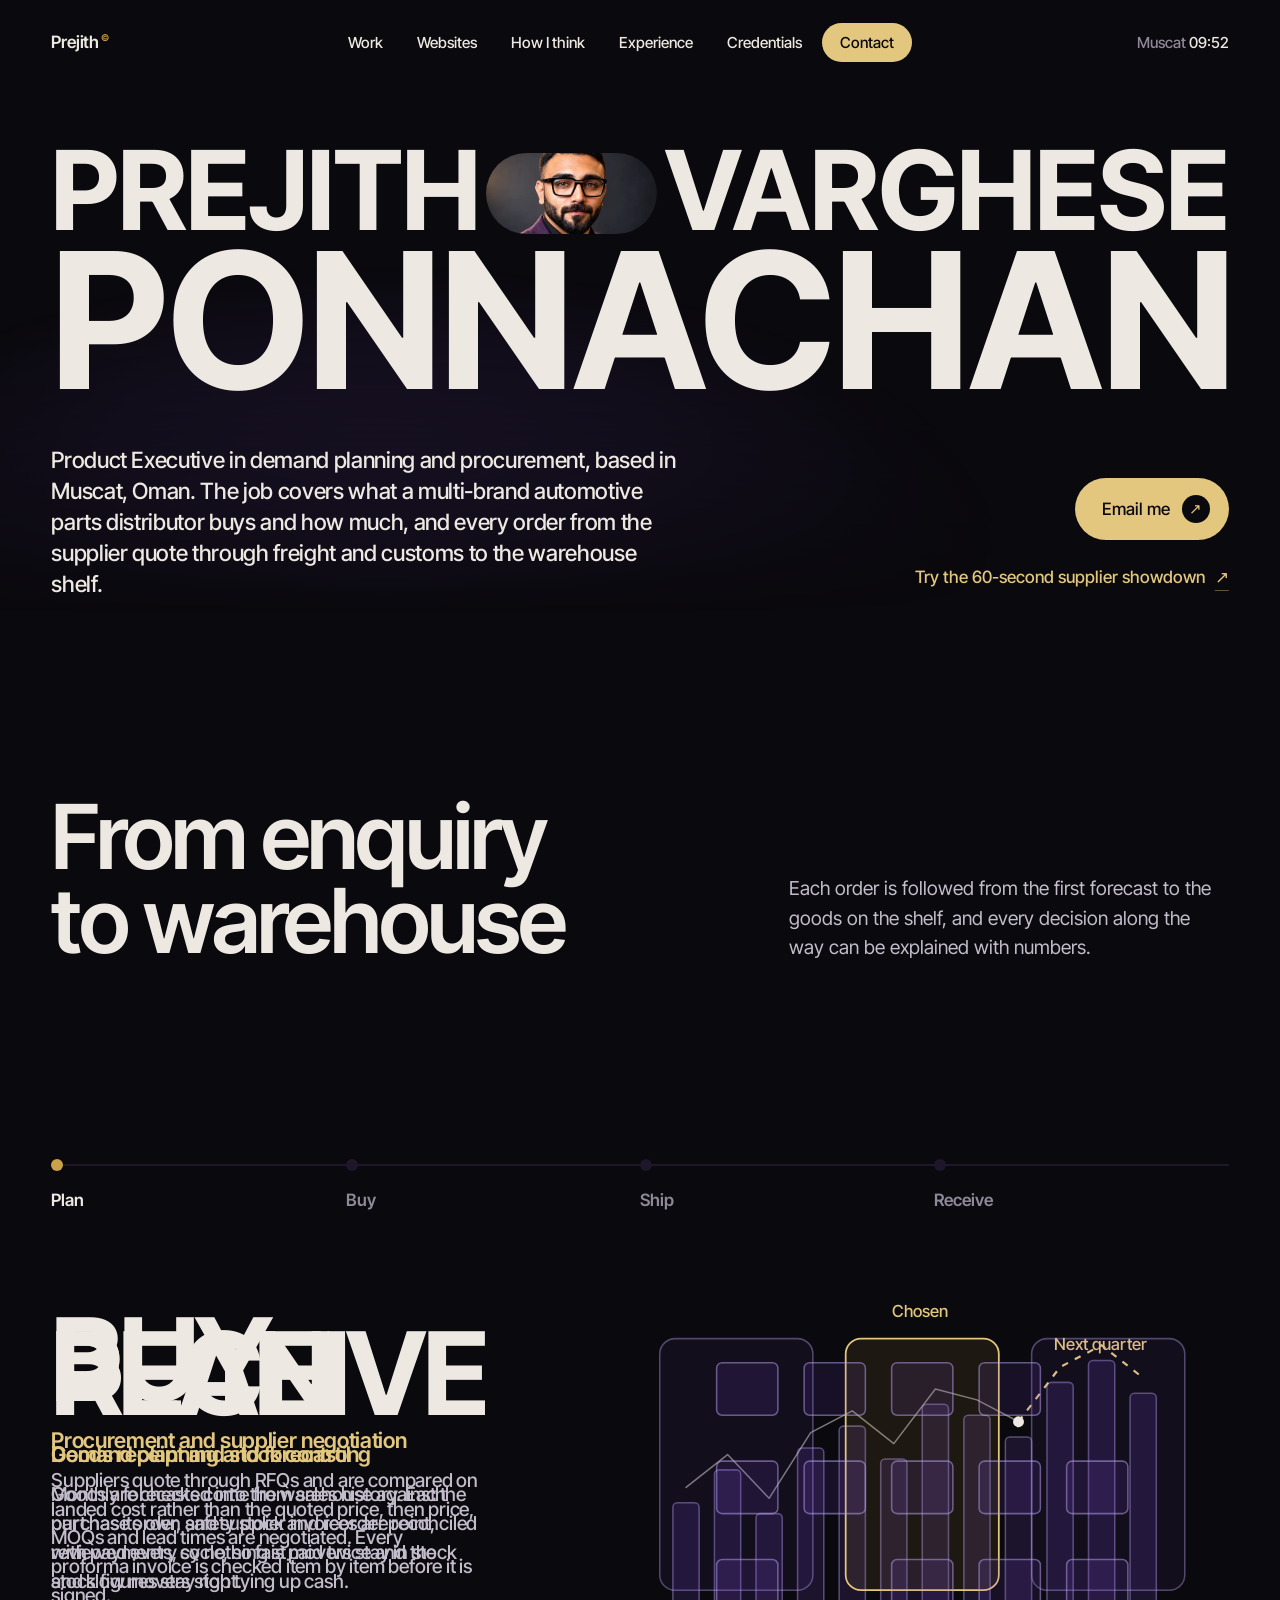
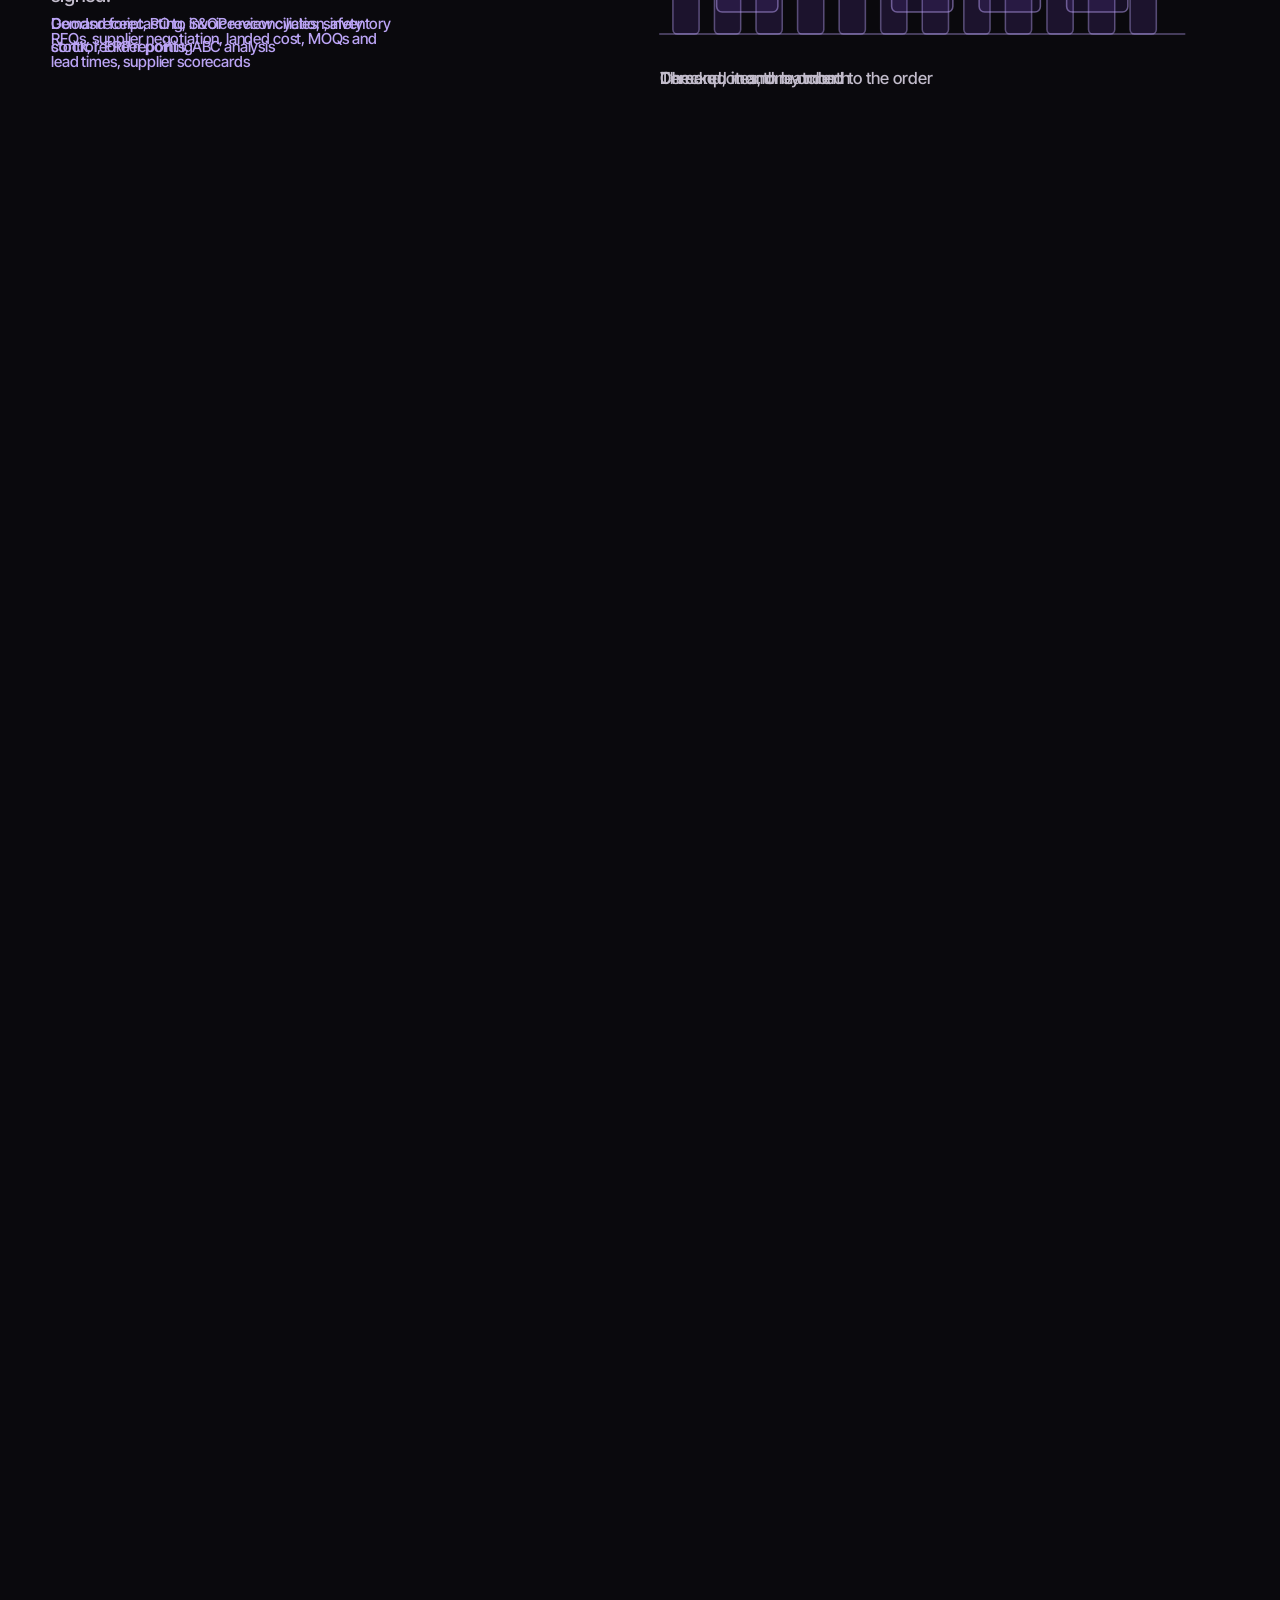
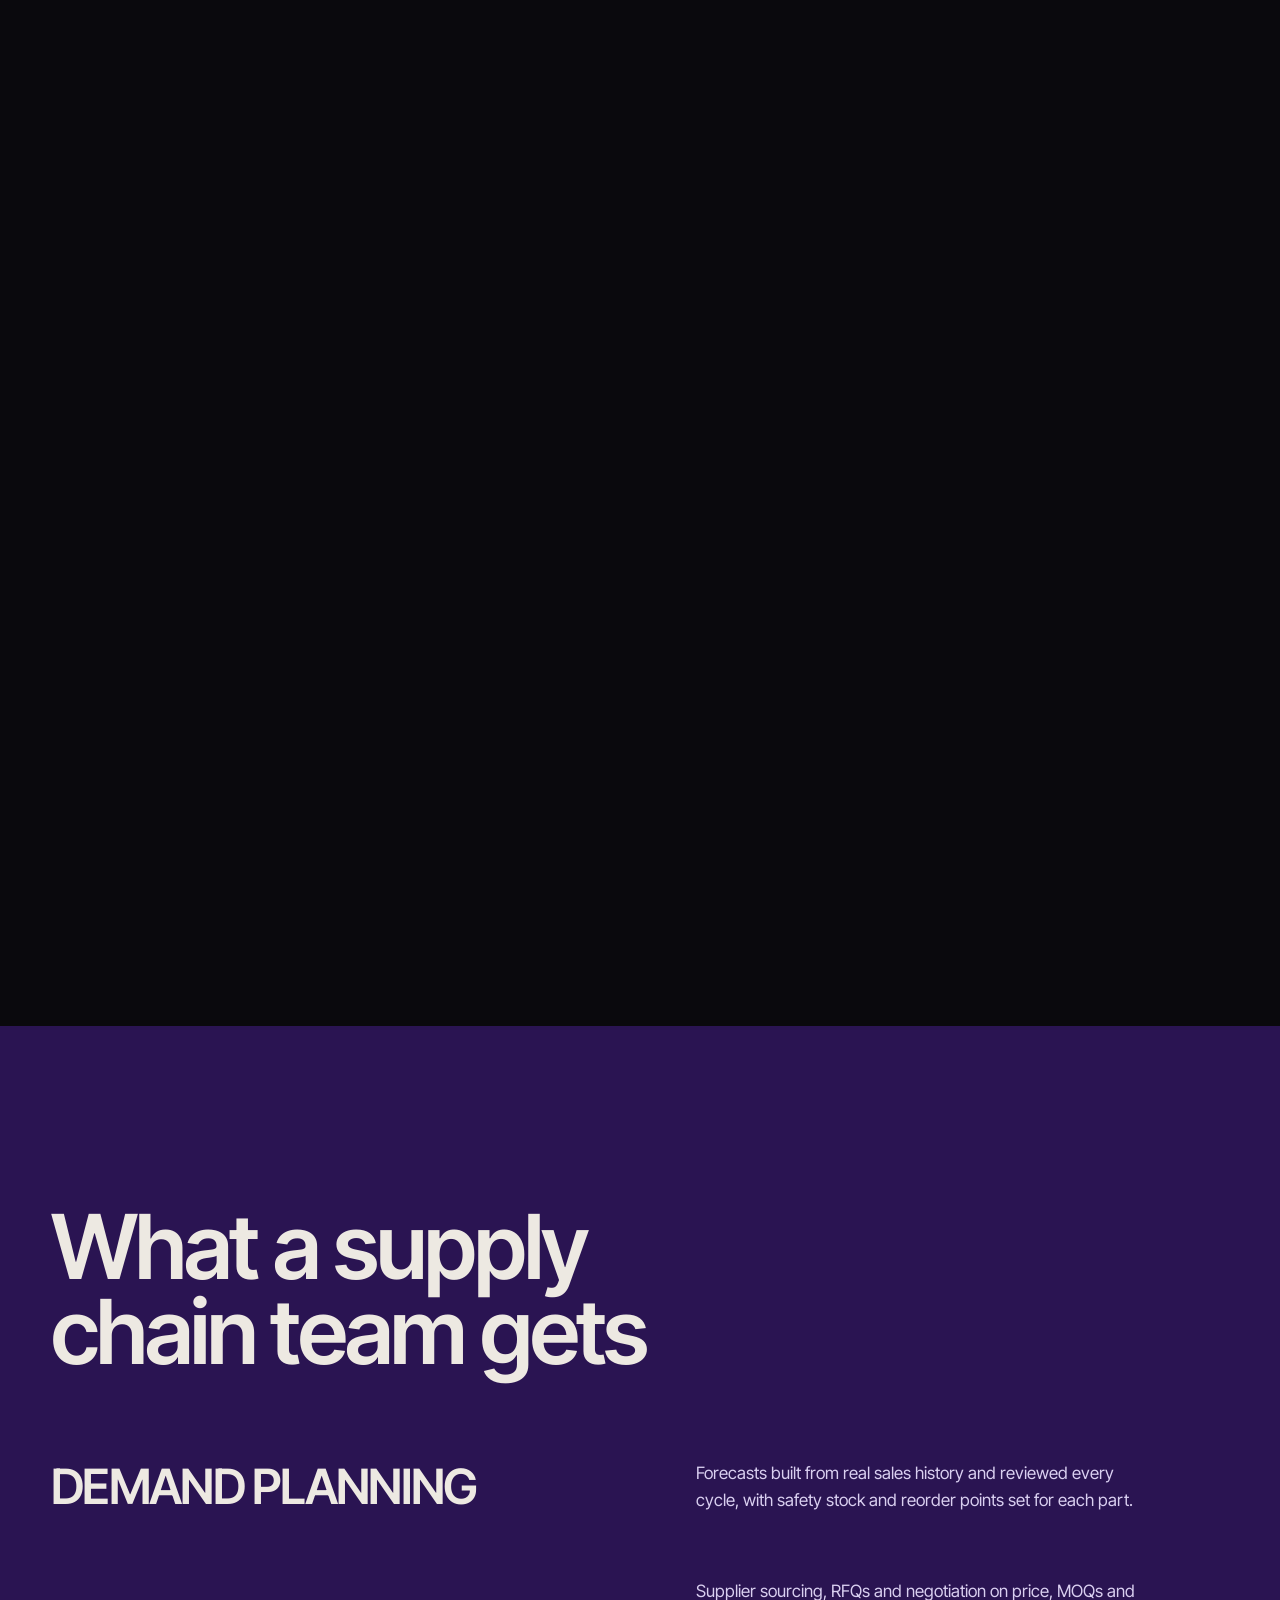
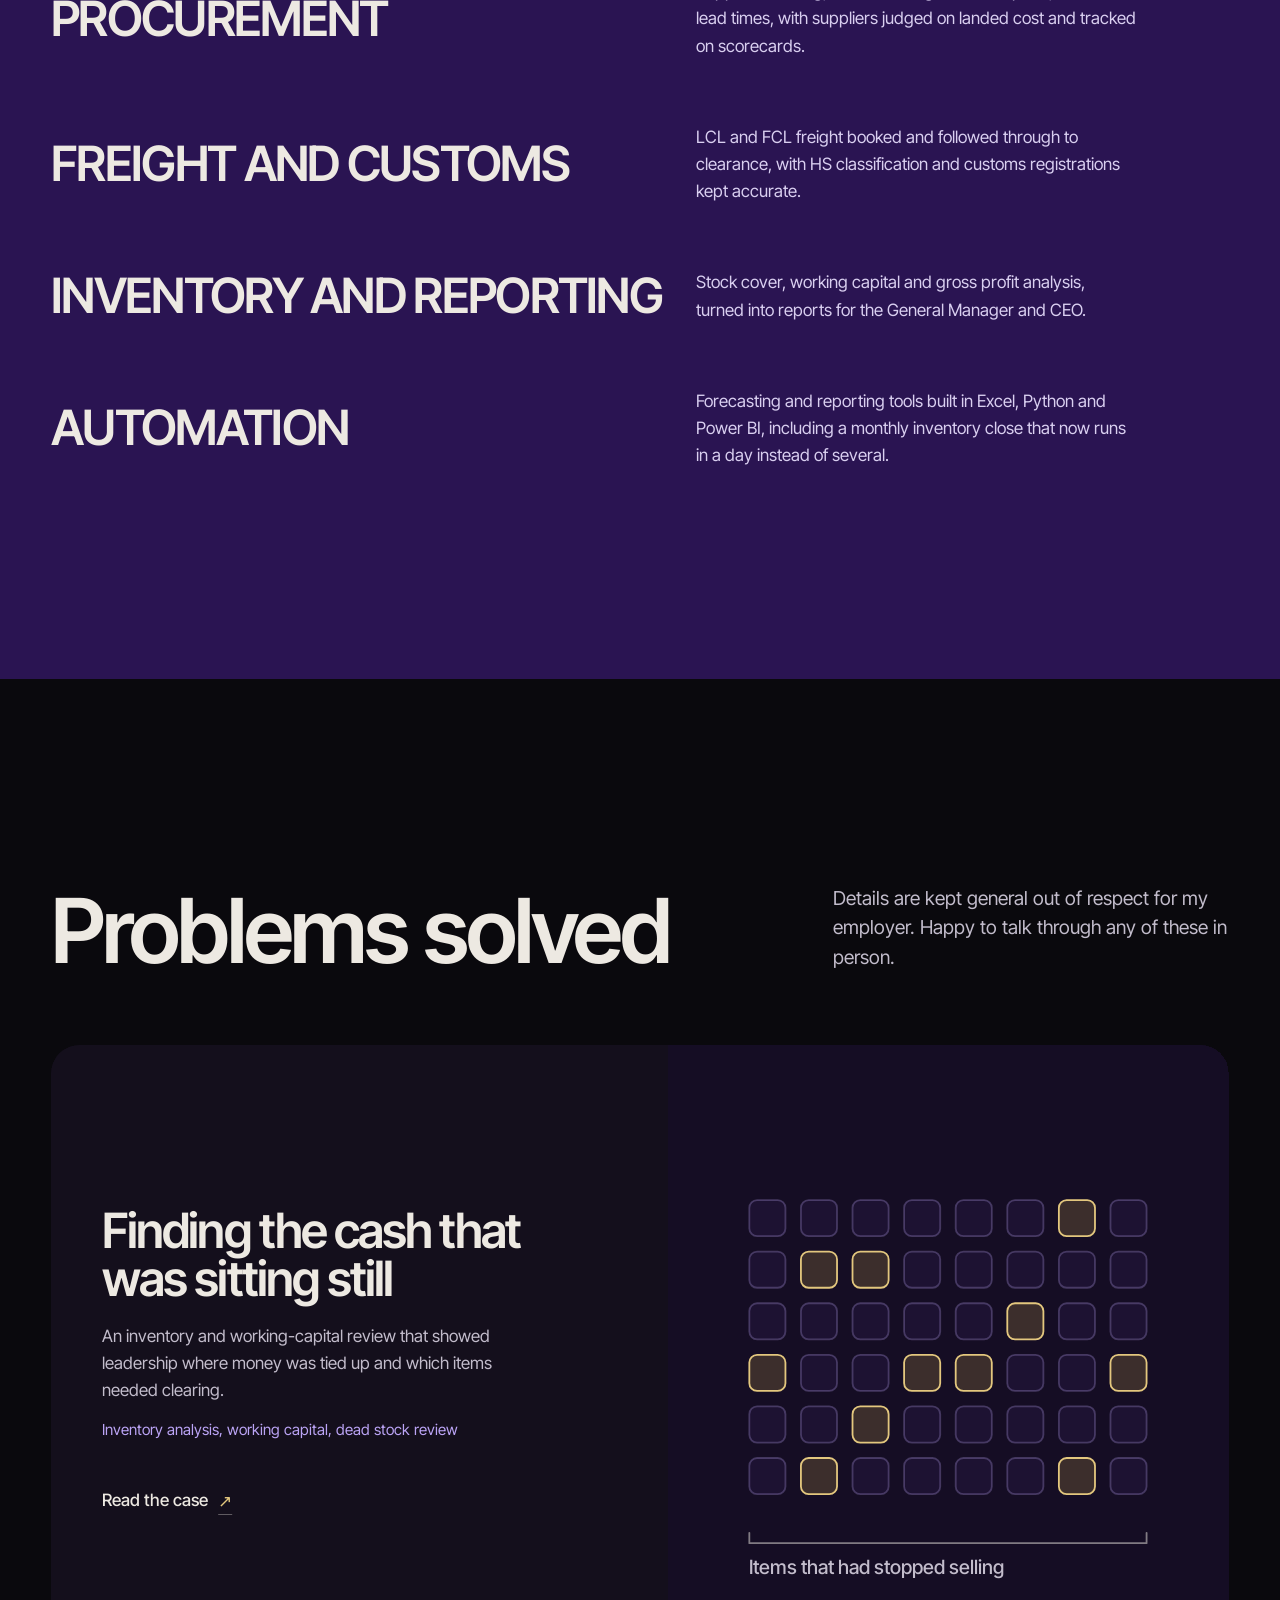
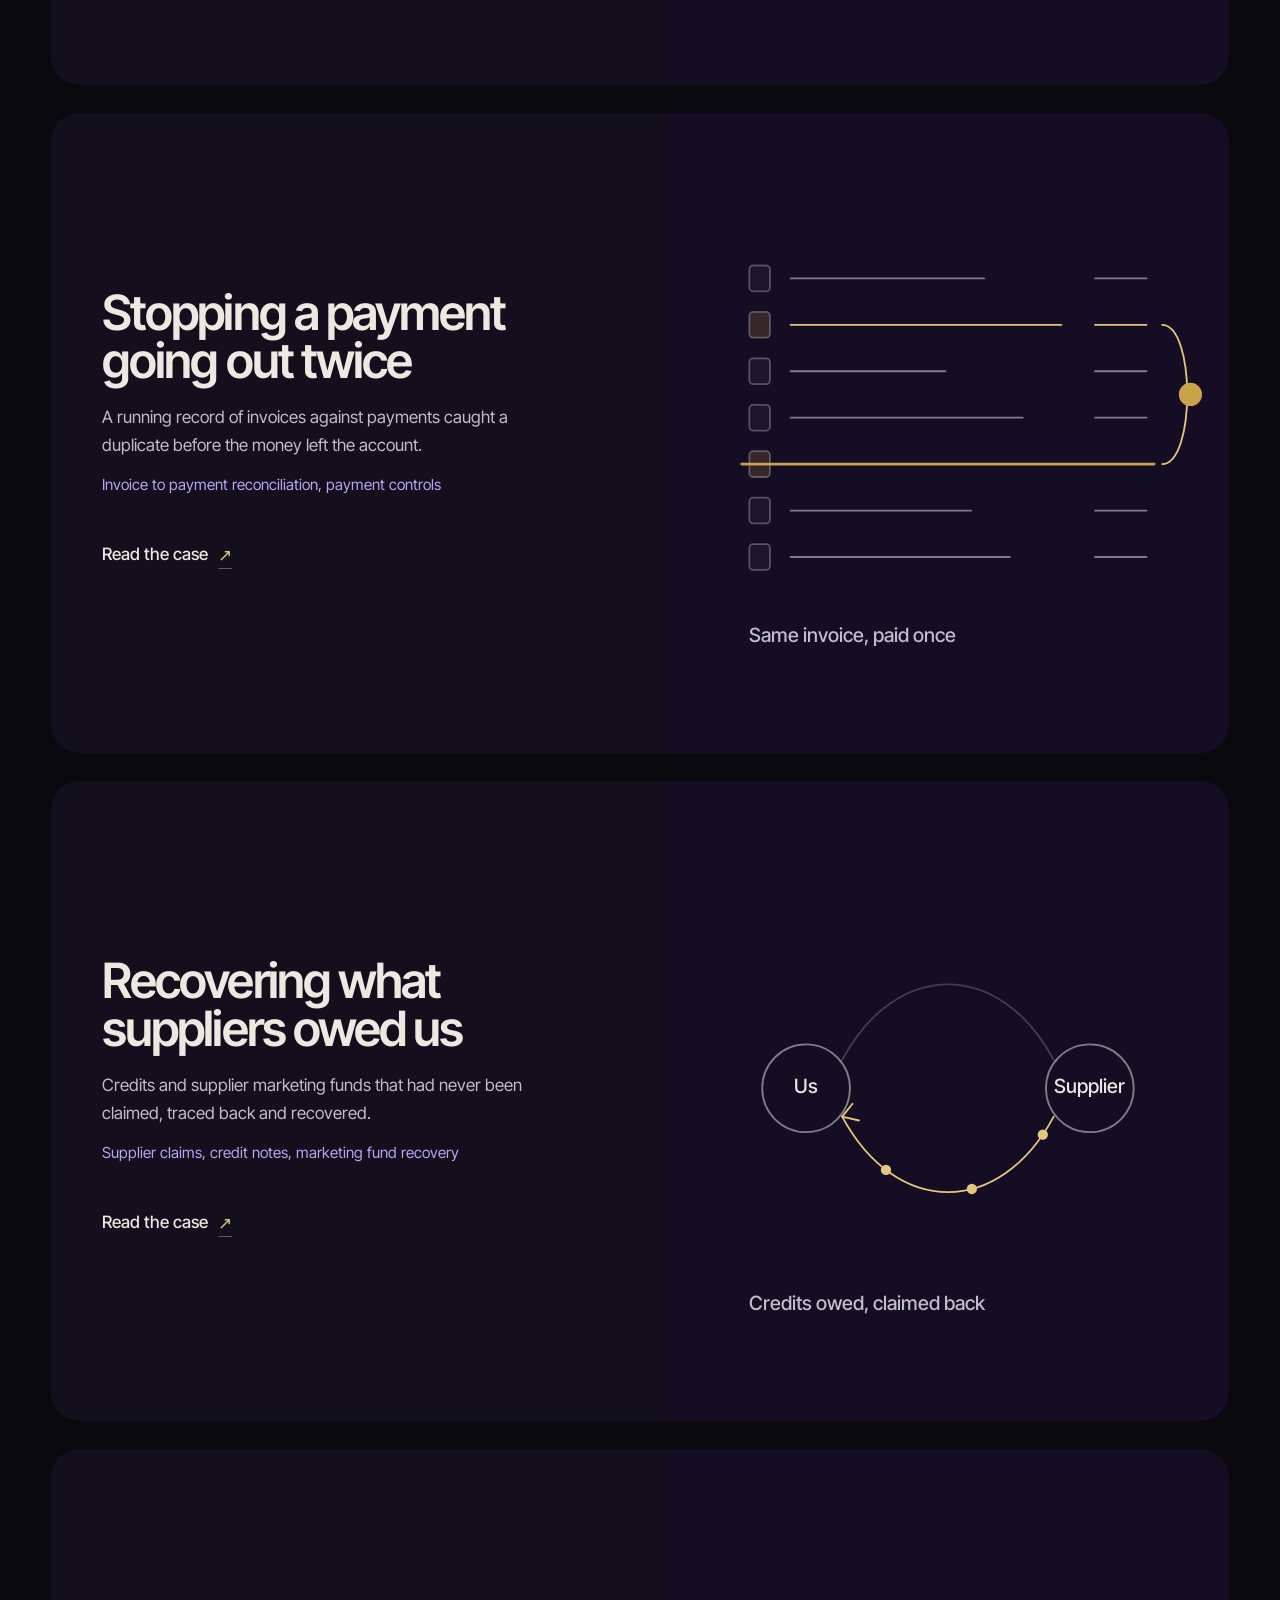
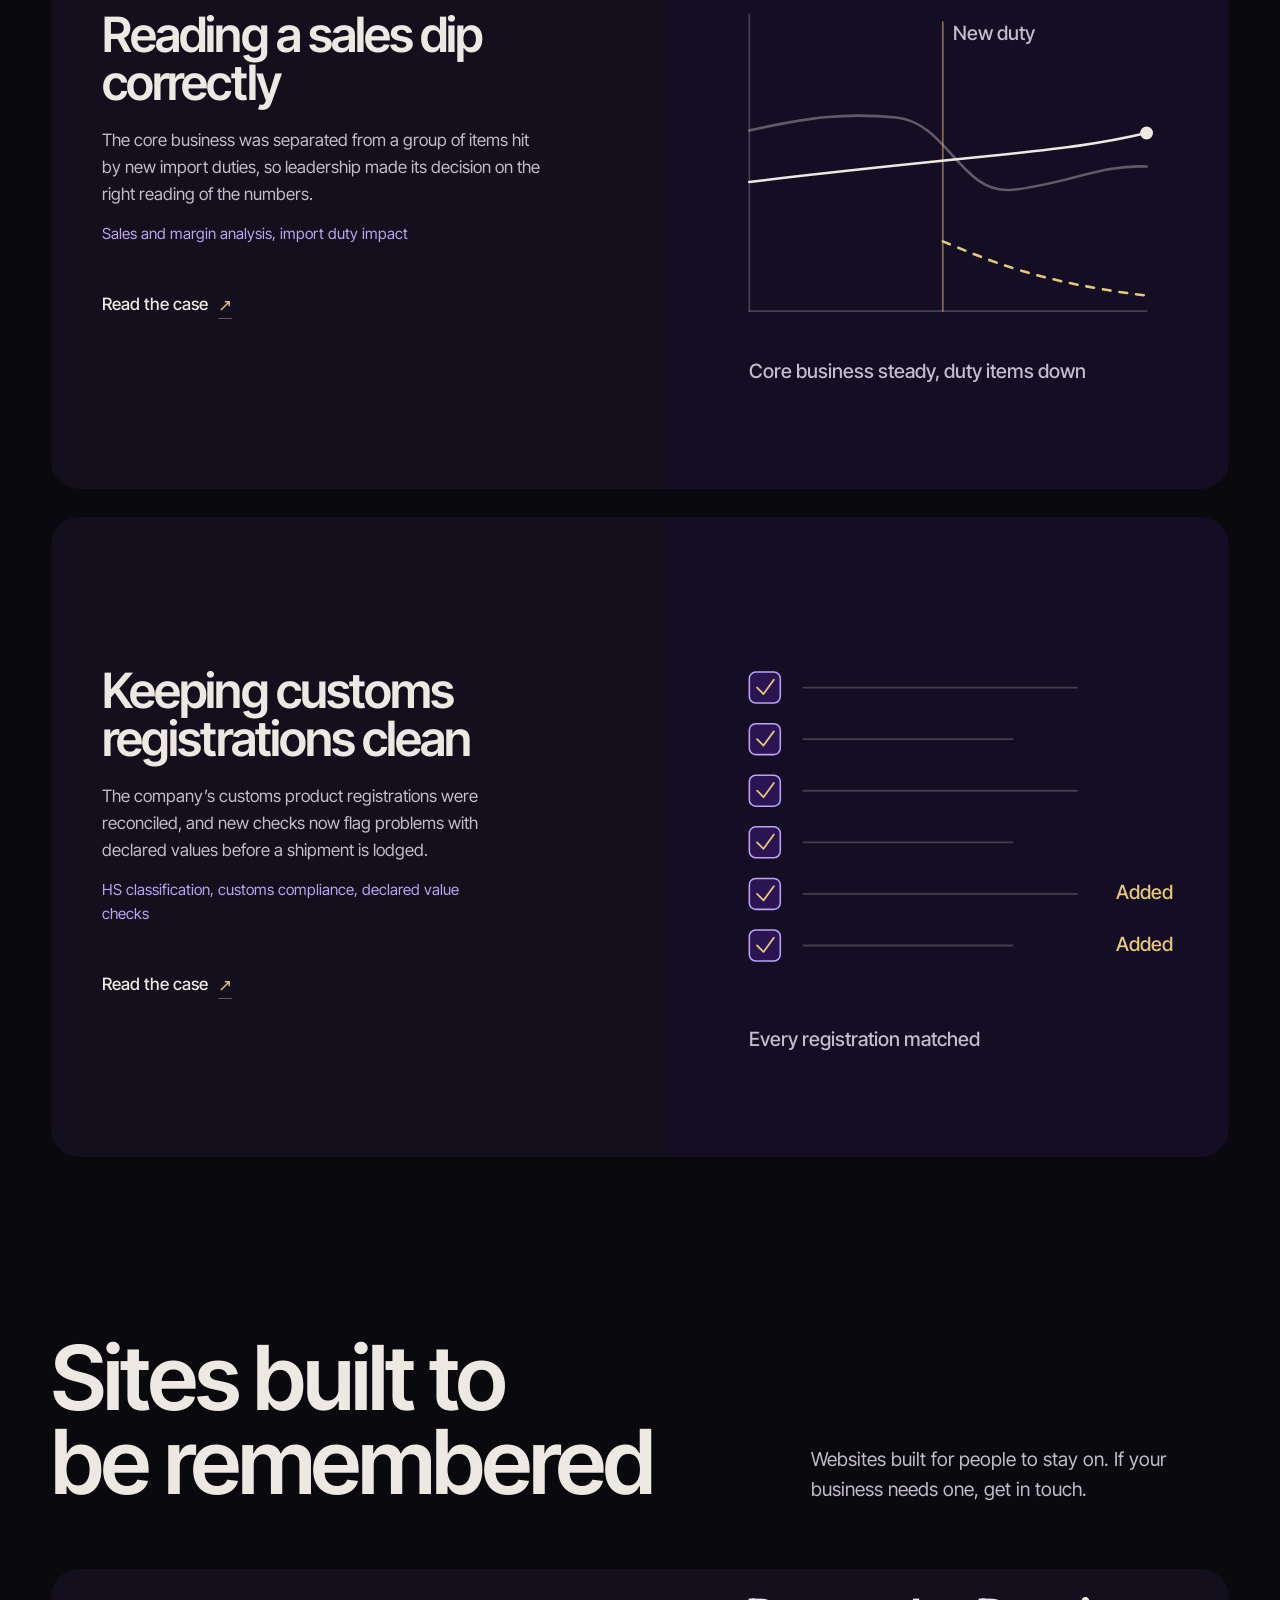
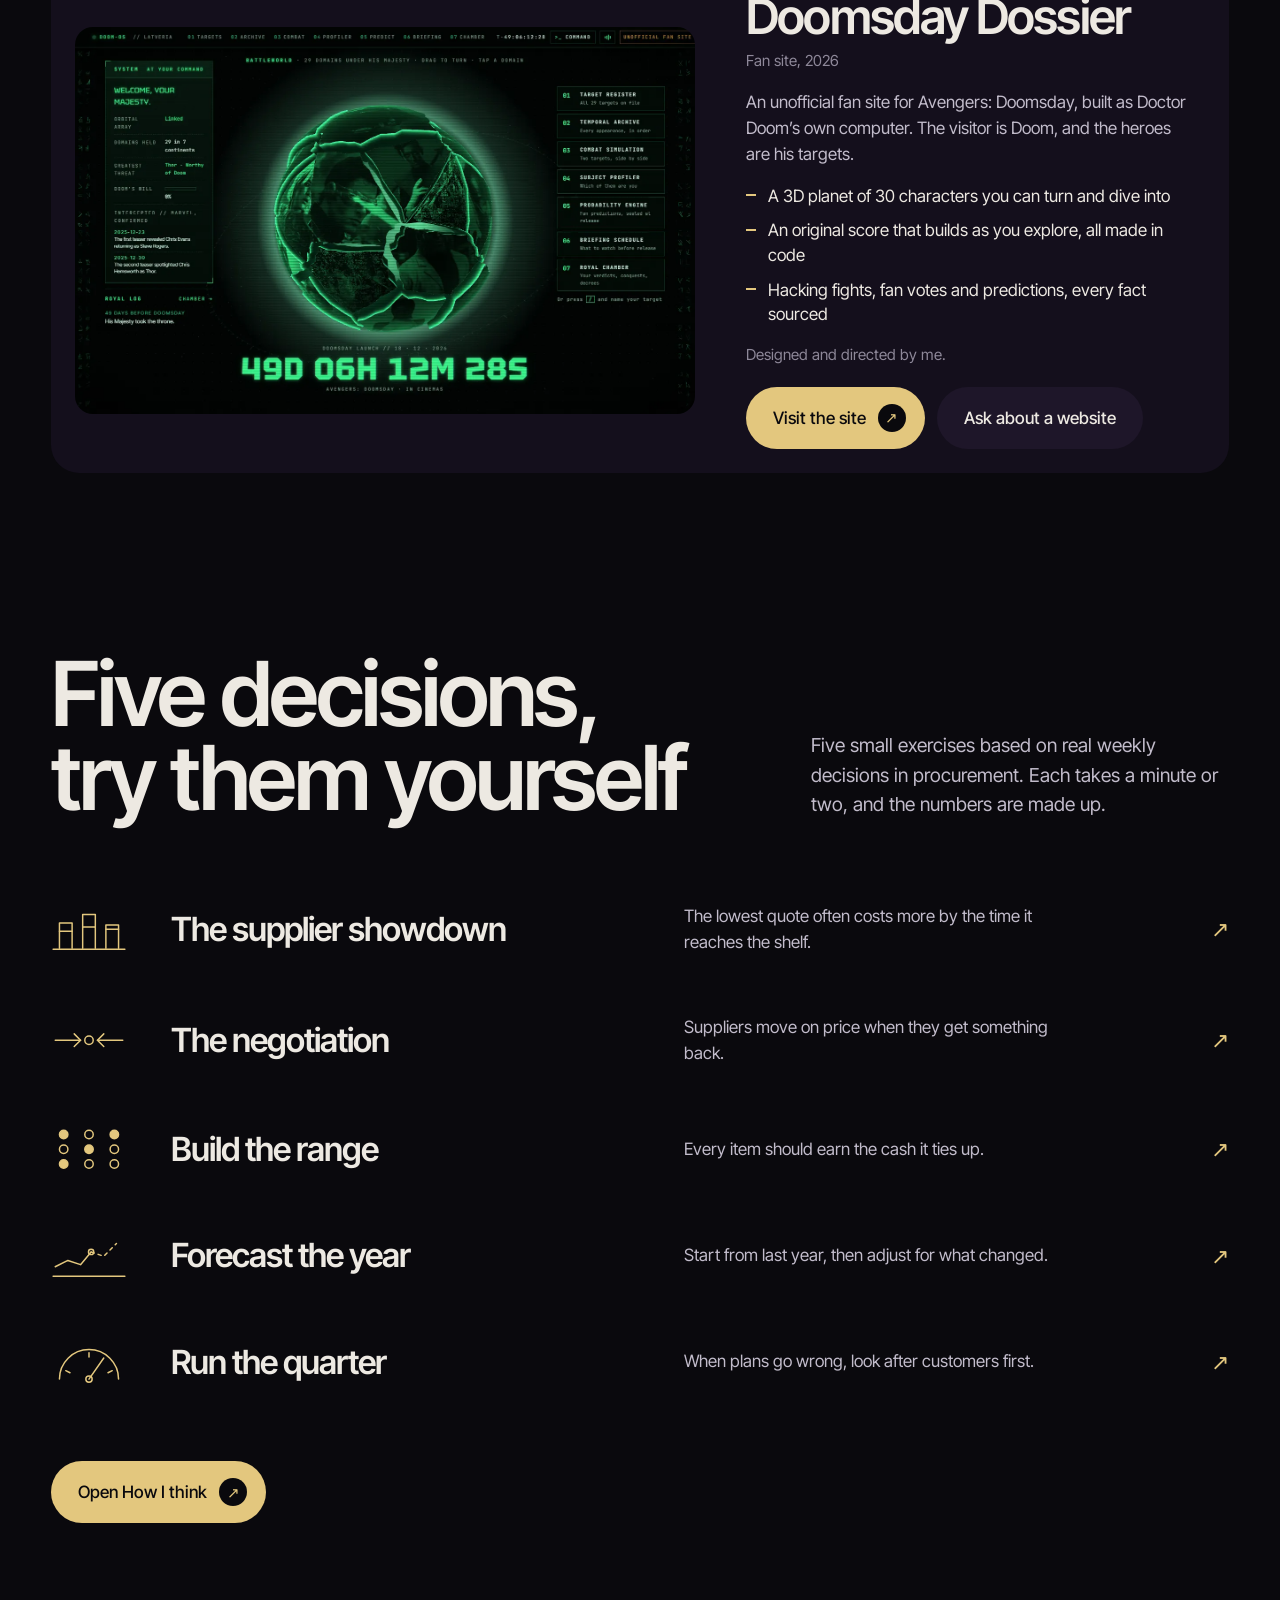
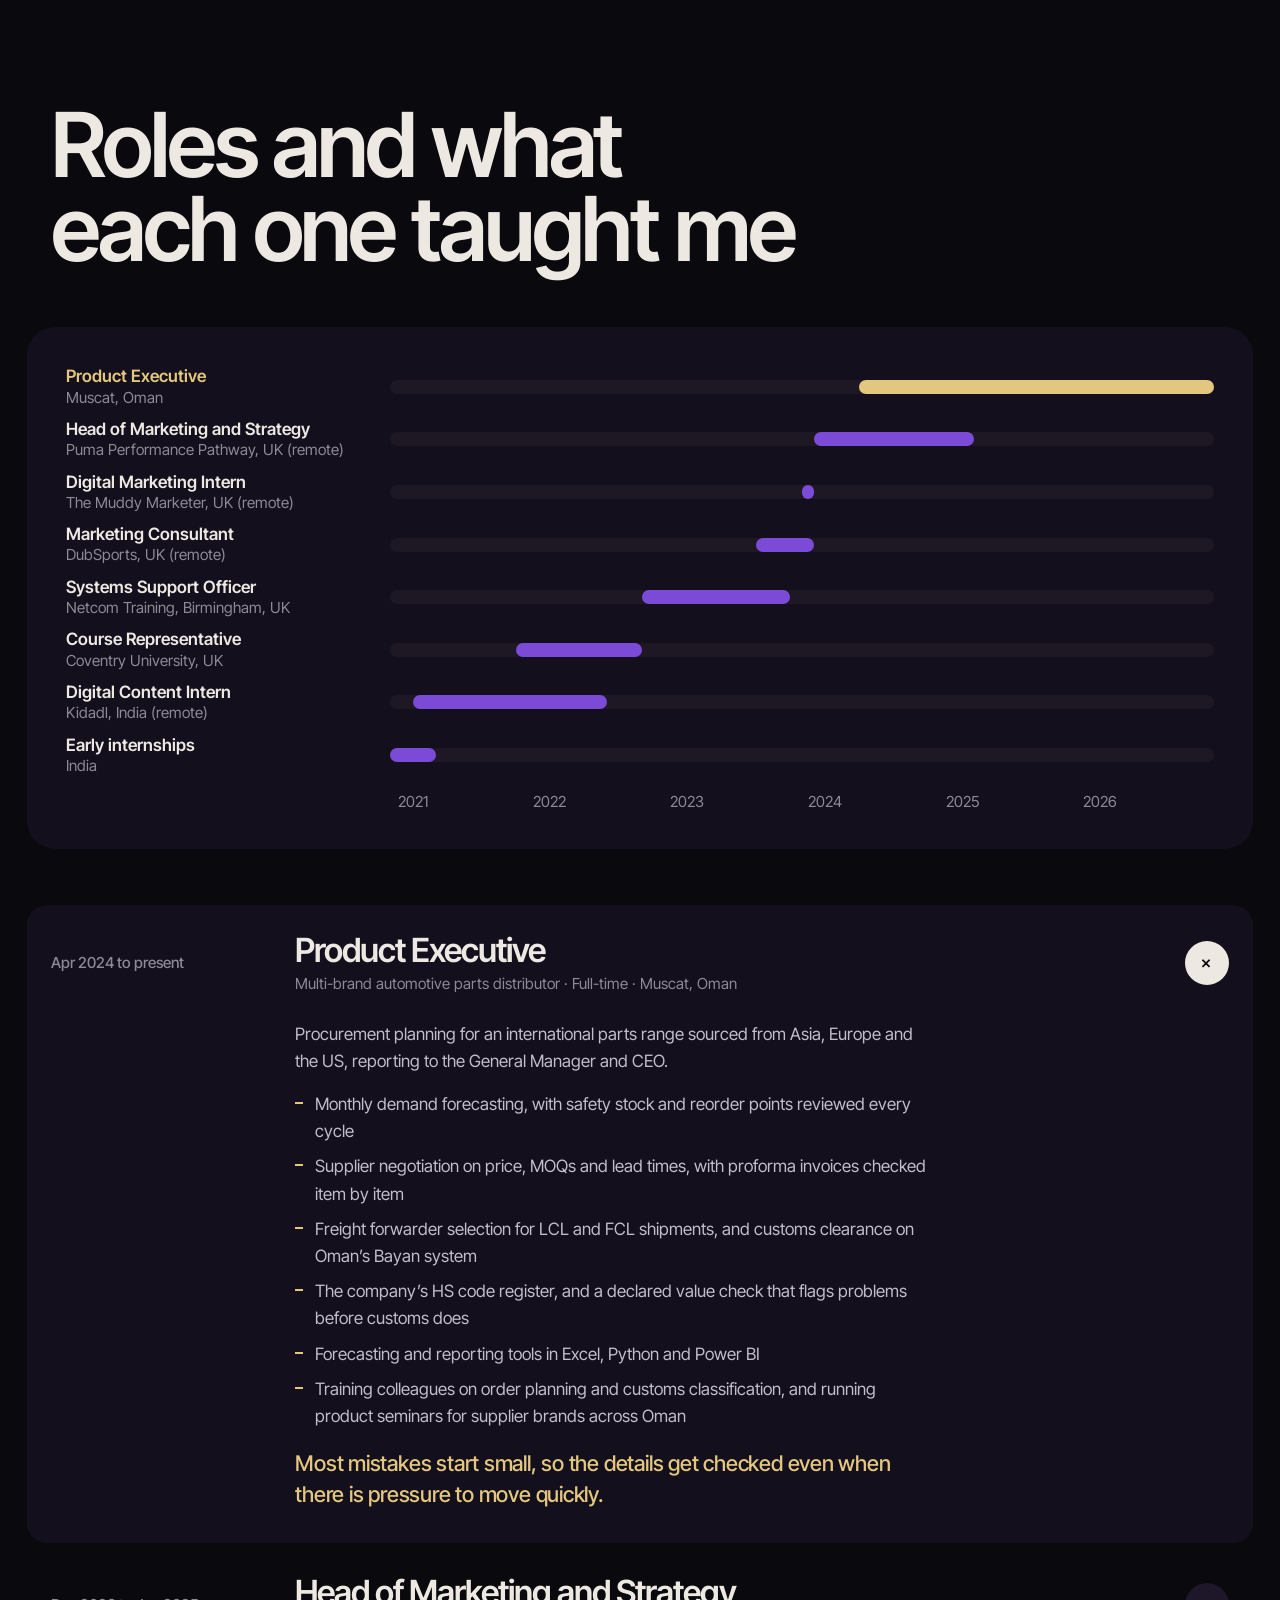
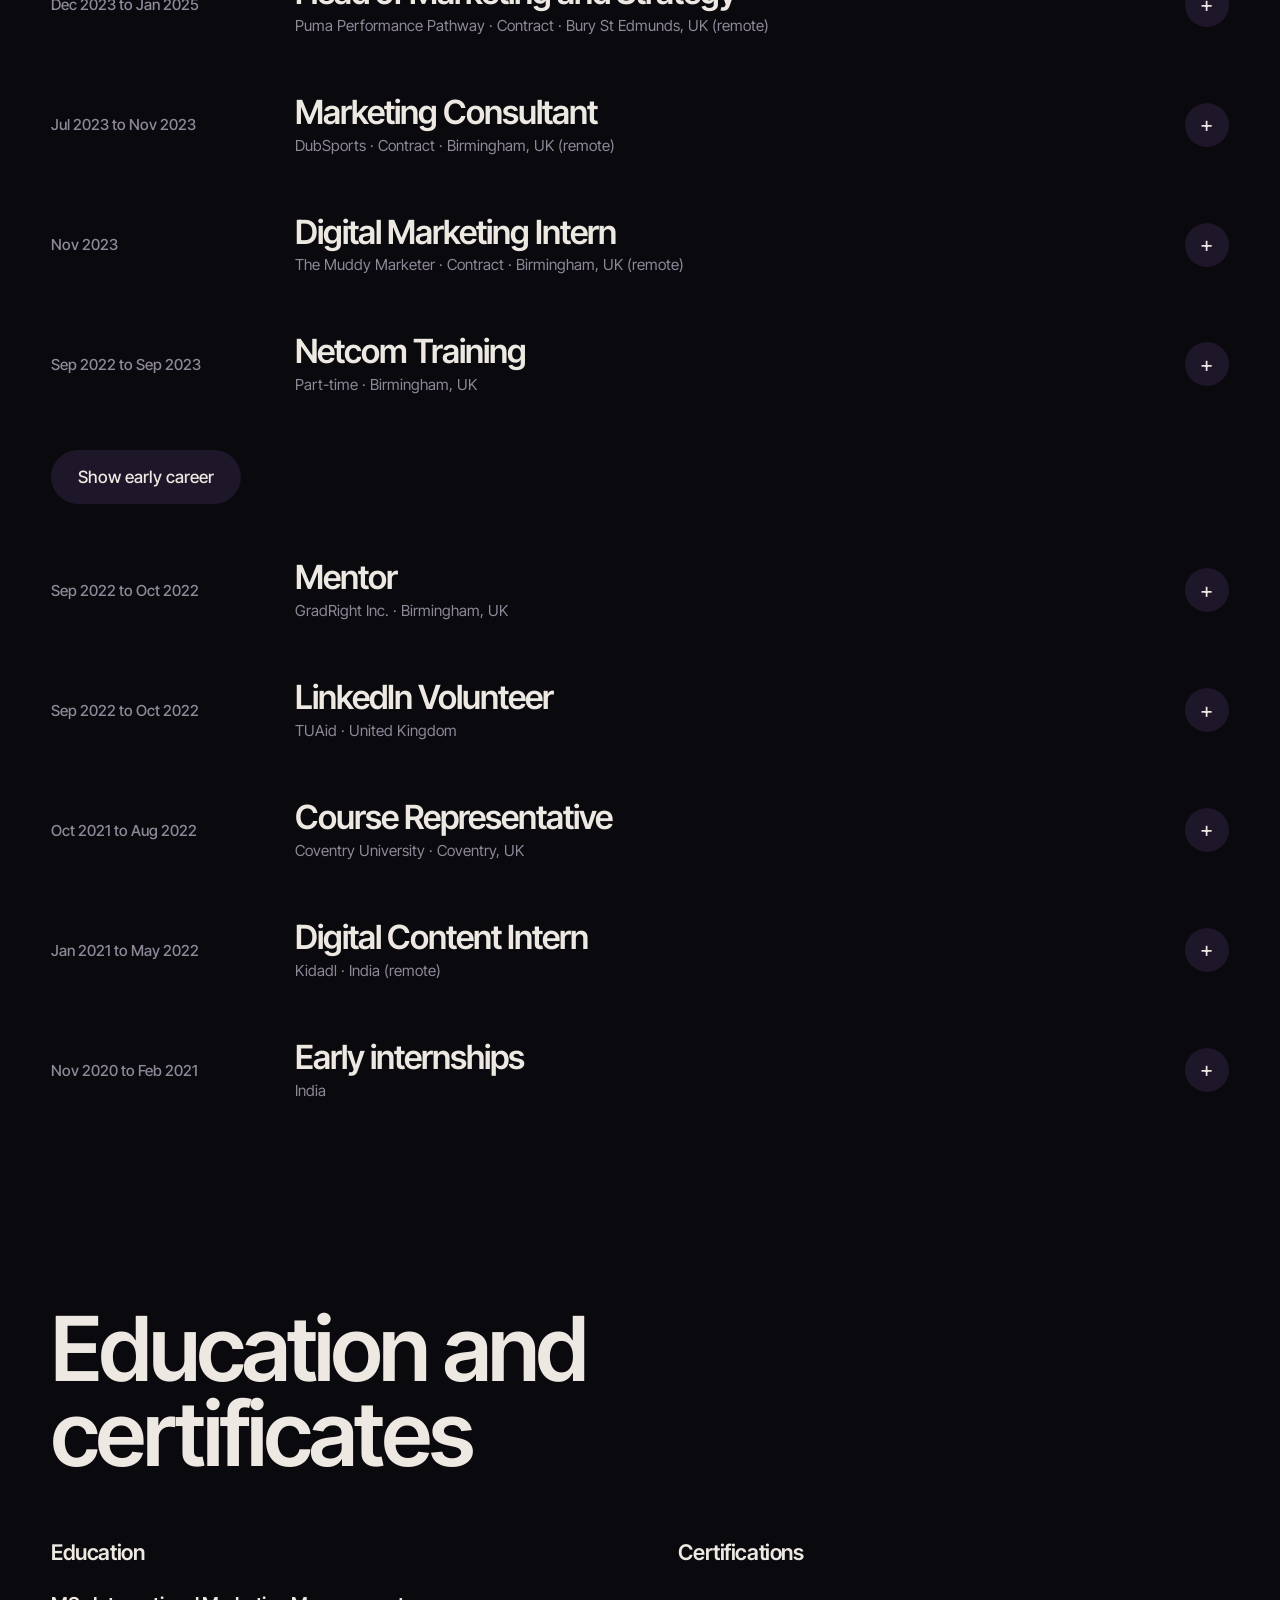
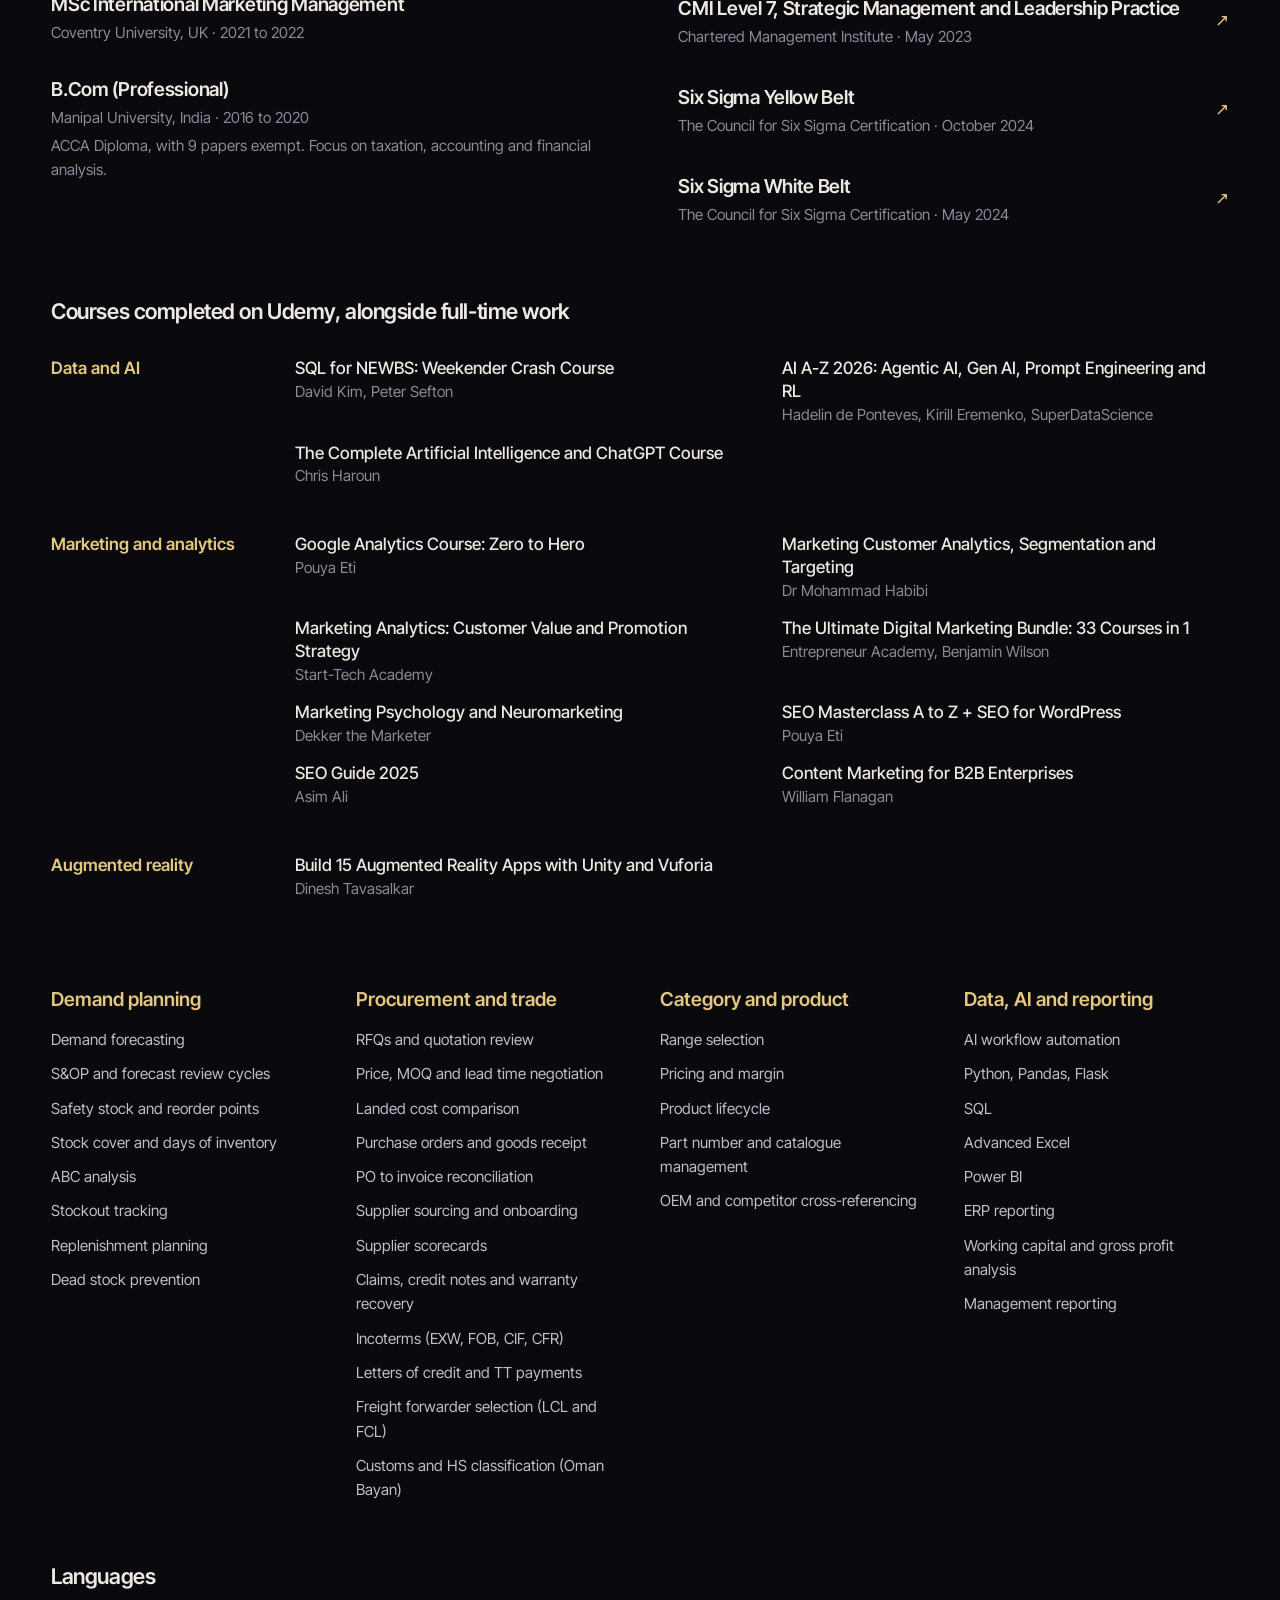
==== commit b0d612e6: "Cleaner step changes, touch-sized targets, case counter, copy email, sitemap" ====
--- a/index.html
+++ b/index.html
@@ -15,6 +15,8 @@
 <meta property="og:image:width" content="1200">
 <meta property="og:image:height" content="630">
 <meta name="twitter:card" content="summary_large_image">
+<meta name="twitter:title" content="Prejith Varghese Ponnachan | Demand Planning and Procurement | Muscat, Oman">
+<meta name="twitter:image" content="https://prejith77.github.io/og-image.png?v=2">
 <meta name="theme-color" content="#0B0A10">
 <link rel="preload" href="fonts/InterTight-normal-latin.woff2" as="font" type="font/woff2" crossorigin>
 <link rel="stylesheet" href="css/motion.css">
@@ -121,7 +123,7 @@
 .nav{position:fixed;inset:0 0 auto 0;z-index:100;transition:transform .5s cubic-bezier(.2,.7,.2,1)}
 .nav.hide{transform:translateY(-110%)}
 .nav-in{display:flex;align-items:center;justify-content:space-between;height:84px}
-.brand{font:600 var(--fs-body) var(--sans);letter-spacing:-.01em;text-decoration:none}
+.brand{font:600 var(--fs-body) var(--sans);letter-spacing:-.01em;text-decoration:none;padding:12px 0}
 .brand sup{font-size:.55em;color:var(--gold);margin-left:2px}
 .links{display:flex;gap:6px;align-items:center}
 .links a{position:relative;text-decoration:none;font:500 var(--fs-sm) var(--sans);padding:8px 14px;border-radius:999px;transition:background .3s}
@@ -133,7 +135,7 @@
 .nav .cta-pill:hover{background:var(--purple-soft)}
 .nav-bg{position:absolute;inset:0;z-index:-1;background:rgba(10,9,13,.82);backdrop-filter:blur(14px);-webkit-backdrop-filter:blur(14px);opacity:0;transition:opacity .4s}
 .nav.solid .nav-bg{opacity:1}
-.menu-btn{display:none;background:var(--bg3);border:0;color:var(--text);border-radius:999px;padding:9px 18px;font:500 var(--fs-sm) var(--sans);cursor:pointer}
+.menu-btn{display:none;background:var(--bg3);border:0;color:var(--text);border-radius:999px;padding:12px 20px;min-height:44px;font:500 var(--fs-sm) var(--sans);cursor:pointer}
 @media (max-width:980px){
   .links,.clock{display:none}
   .menu-btn{display:inline-block}
@@ -150,6 +152,8 @@
 
 /* ---------- buttons ---------- */
 .btn{display:inline-flex;align-items:center;gap:12px;border-radius:999px;padding:16px 18px 16px 26px;font:500 var(--fs-body) var(--sans);text-decoration:none;border:1px solid transparent;cursor:pointer;transition:background .3s,color .3s,border-color .3s}
+.btn:active{transform:scale(.97)}
+.btn{transition:background .3s,color .3s,transform 160ms cubic-bezier(.23,1,.32,1)}
 .btn-primary{background:var(--gold2);color:var(--bg)}
 .btn-primary:hover{background:#EFD99A}
 .btn-primary::after{content:"\2197";display:grid;place-items:center;width:28px;height:28px;border-radius:50%;background:var(--bg);color:var(--gold2);font-size:var(--fs-sm);transition:transform .4s}
@@ -310,22 +314,24 @@
 .js .j-step:not(.on) .viz .pop{opacity:0;transform:scale(.6)}
 .js .j-step:not(.on) .viz .fc-dash,.js .j-step:not(.on) .viz .vessel{opacity:0}
 /* desktop: the stage holds still and the steps play one after another */
-.journey.pinned{height:440vh;margin-top:24px}
+.journey.pinned{height:340vh;margin-top:24px}
 .journey.pinned .j-stage{position:sticky;top:0;height:100svh;display:flex;align-items:center}
 .journey.pinned .j-in{width:100%}
 .journey.pinned .j-steps{display:grid;margin-top:clamp(40px,7vh,72px)}
-.journey.pinned .j-step{grid-area:1/1;visibility:hidden;transition:visibility 0s .5s}
+.journey.pinned .j-step{grid-area:1/1;visibility:hidden;transition:visibility 0s .25s}
 .journey.pinned .j-step.on{visibility:visible;transition:none}
-.journey.pinned .j-txt>*{opacity:0;transform:translateY(36px);transition:opacity .5s,transform .8s cubic-bezier(.16,1,.3,1)}
-.journey.pinned .j-step.on .j-txt>*{opacity:1;transform:none}
-.journey.pinned .j-step.on .j-txt p{transition-delay:.08s}
+.journey.pinned .j-txt>*{opacity:0;transform:translateY(28px);transition:opacity .2s cubic-bezier(.23,1,.32,1),transform 0s .2s}
+.journey.pinned .j-step .viz.j-art{opacity:0;transition:opacity .2s cubic-bezier(.23,1,.32,1)}
+.journey.pinned .j-step.on .viz.j-art{opacity:1;transition:opacity .4s cubic-bezier(.23,1,.32,1) .15s}
+.journey.pinned .j-step.on .j-txt>*{opacity:1;transform:none;transition:opacity .5s cubic-bezier(.23,1,.32,1) .2s,transform .8s cubic-bezier(.16,1,.3,1) .2s}
+.journey.pinned .j-step.on .j-txt p{transition-delay:.26s}
 .journey.pinned .viz.j-art{max-height:min(58vh,540px)}
 .journey:not(.pinned) .j-route{display:none}
 @media (max-width:700px){.viz.j-art .lab{font-size:24px}}
 @media (max-width:980px){.journey{margin-top:40px}.j-steps{gap:64px;margin-top:0}.j-step{grid-template-columns:1fr;gap:24px}.j-txt h3{font-size:var(--fs-h2)}}
 
 /* ---------- case studies ---------- */
-.case-btn{align-self:flex-start;display:inline-flex;align-items:center;gap:10px;margin-top:36px;background:none;border:0;padding:0;color:var(--text);font:500 var(--fs-body) var(--sans);text-decoration:underline;text-decoration-color:rgba(237,233,226,.35);text-underline-offset:7px;cursor:pointer;transition:text-decoration-color .3s}
+.case-btn{align-self:flex-start;display:inline-flex;align-items:center;gap:10px;margin-top:36px;min-height:44px;background:none;border:0;padding:0;color:var(--text);font:500 var(--fs-body) var(--sans);text-decoration:underline;text-decoration-color:rgba(237,233,226,.35);text-underline-offset:7px;cursor:pointer;transition:text-decoration-color .3s}
 .case-btn i{font-style:normal;color:var(--gold2);transition:transform .4s}
 .case-btn:hover{text-decoration-color:var(--gold2)}
 .case-btn:hover i{transform:rotate(45deg)}
@@ -338,6 +344,7 @@
 @keyframes fadeIn{from{opacity:0}}
 .case-in{padding:clamp(24px,4.5vw,56px)}
 .case-top{display:flex;align-items:center;gap:16px}
+.case-n{font-size:var(--fs-sm);color:var(--dim)}
 .case-x{margin-left:auto;width:48px;height:48px;border-radius:50%;border:0;background:var(--bg3);color:var(--text);cursor:pointer;display:grid;place-items:center;transition:background .3s,transform .5s cubic-bezier(.76,0,.24,1)}
 .case-x::before{content:"\00D7";font-size:var(--fs-quote);line-height:1}
 .case-x:hover{background:var(--text);color:var(--bg);transform:rotate(90deg)}
@@ -373,8 +380,8 @@
 .tile:hover .tg [pathLength]{animation:tg .9s cubic-bezier(.16,1,.3,1) both}
 @keyframes tg{from{stroke-dashoffset:1}}
 @media (prefers-reduced-motion:reduce){.tile:hover .tg [pathLength]{animation:none}}
-@media (max-width:980px){.tile{grid-template-columns:56px minmax(0,1fr) 24px;gap:6px 18px;padding:22px 4px}.tile .tg{width:52px;grid-row:span 2}.tile b{grid-column:2}.tile span{grid-column:2;grid-row:2}.tile i{grid-column:3;grid-row:1}.tile::before{display:none}.tile:hover>*{color:inherit}.tile:hover span{color:var(--text2)}.tile:hover i,.tile:hover .tg{color:var(--gold2)}}
-.try{display:inline-flex;align-items:center;gap:10px;margin-top:18px;color:var(--gold2);font-weight:500;text-decoration:underline;text-decoration-color:rgba(227,199,126,.4);text-underline-offset:7px}
+@media (max-width:980px){.tile{grid-template-columns:56px minmax(0,1fr) 24px;gap:6px 18px;padding:22px 4px}.tile .tg{width:52px;grid-row:span 2;align-self:start;margin-top:6px}.tile b{grid-column:2}.tile span{grid-column:2;grid-row:2}.tile i{grid-column:3;grid-row:1}.tile::before{display:none}.tile:hover>*{color:inherit}.tile:hover span{color:var(--text2)}.tile:hover i,.tile:hover .tg{color:var(--gold2)}}
+.try{display:inline-flex;align-items:center;gap:10px;margin-top:18px;min-height:44px;color:var(--gold2);font-weight:500;text-decoration:underline;text-decoration-color:rgba(227,199,126,.4);text-underline-offset:7px}
 .try i{font-style:normal;transition:transform .4s}
 .try:hover i{transform:rotate(45deg)}
 
@@ -388,7 +395,7 @@
 main{position:relative;z-index:1;background:var(--bg);border-radius:0 0 32px 32px;box-shadow:0 30px 60px rgba(0,0,0,.6)} /* taste-skill-ignore: the page lifts off the footer */
 .bigfoot{position:fixed;left:0;right:0;bottom:0;z-index:0;background:var(--bg0);padding:56px 0 calc(28px + env(safe-area-inset-bottom))}
 .ff-row{display:flex;flex-wrap:wrap;gap:8px 28px;font-size:var(--fs-body)}
-.ff-row a{text-decoration:none;color:var(--text)}
+.ff-row a{text-decoration:none;color:var(--text);display:inline-block;padding:10px 0}
 .ff-row a:hover{color:var(--gold2)}
 .ff-name{margin:40px 0 26px;font-weight:700;text-transform:uppercase;letter-spacing:-.01em;line-height:.85;white-space:nowrap;color:rgba(227,199,126,.16);transition:color .8s}
 .ff-name:hover{color:rgba(227,199,126,.34)}
@@ -403,7 +410,7 @@
   .ff-row{gap:10px 20px;font-size:var(--fs-sm)}
   body{padding-bottom:0}
 }
-@media (prefers-reduced-motion:reduce){.js .wcard[data-reveal]{clip-path:none;opacity:1}}
+@media (prefers-reduced-motion:reduce){.js .wcard[data-reveal]{clip-path:none;opacity:1}.wcard{position:relative!important;top:auto!important}}
 /* case diagrams: drawn in when the card arrives */
 .viz{position:absolute;inset:0;margin:auto;width:min(92%,520px);height:auto;max-height:88%;z-index:1;overflow:visible}
 .viz .d,.viz rect,.viz circle{stroke:rgba(237,233,226,.5);stroke-width:1.4;stroke-linecap:round;stroke-linejoin:round}
@@ -414,7 +421,7 @@
 .viz .d.mark{stroke:rgba(227,199,126,.5);stroke-dasharray:1}
 .viz .pop{transform-box:fill-box;transform-origin:center;transition:opacity .7s ease calc(var(--d,0) * 1ms + 300ms),transform .9s cubic-bezier(.16,1,.3,1) calc(var(--d,0) * 1ms + 300ms)}
 .viz .cell{fill:rgba(123,75,216,.08);stroke:rgba(187,164,245,.28)}
-.viz .hot{fill:rgba(201,162,74,.22);stroke:var(--gold2);animation:hot 3.6s ease-in-out calc(var(--d,0) * 1ms + 1600ms) infinite}
+.viz .hot{fill:rgba(201,162,74,.22);stroke:var(--gold2);animation:hot 3.6s ease-in-out calc(var(--d,0) * 1ms + 1600ms) 1}
 @keyframes hot{50%{fill:rgba(201,162,74,.45)}}
 .viz .doc{fill:rgba(237,233,226,.04);stroke:rgba(237,233,226,.3)}
 .viz .doc.g{fill:rgba(201,162,74,.18)}
@@ -494,7 +501,7 @@
 .site-shot:hover img,.site-shot:focus-visible img{transform:scale(1.035)}
 .site-txt{display:flex;flex-direction:column;gap:16px;padding-right:clamp(0px,1.5vw,16px)}
 .site-txt h3{font:600 var(--fs-h3)/1 var(--sans);letter-spacing:-.035em}
-.site-txt p{color:var(--dim);font-size:var(--fs-body);line-height:1.55;max-width:46ch}
+.site-txt p{color:var(--text2);font-size:var(--fs-body);line-height:1.55;max-width:46ch}
 .site-list{list-style:none;padding:0;margin:0;display:grid;gap:10px}
 .site-list li{position:relative;padding-left:22px;font-size:var(--fs-body);line-height:1.45;color:var(--text)}
 .site-list li::before{content:'';position:absolute;left:0;top:.6em;width:10px;height:2px;background:var(--gold2)}
@@ -560,7 +567,7 @@
         <ol class="j-steps">
       <li class="j-step"><div class="j-txt"><h3>Plan</h3><p class="j-role">Demand planning and forecasting</p><p>Monthly forecasts come from sales history. Each part has its own safety stock and reorder point, reviewed every cycle, so fast movers stay in stock and slow movers stop tying up cash.</p><p class="j-skills">Demand forecasting, S&amp;OP review cycles, safety stock, reorder points, ABC analysis</p></div><svg class="viz j-art" viewBox="0 0 560 400" fill="none" aria-hidden="true" focusable="false"><path pathLength="1" class="d dim" style="--d:0" d="M40 330 H520"/><rect class="pop bar" style="--d:0" x="52" y="210" width="24" height="120" rx="4"/><rect class="pop bar" style="--d:60" x="90" y="180" width="24" height="150" rx="4"/><rect class="pop bar" style="--d:120" x="128" y="220" width="24" height="110" rx="4"/><rect class="pop bar" style="--d:180" x="166" y="160" width="24" height="170" rx="4"/><rect class="pop bar" style="--d:240" x="204" y="140" width="24" height="190" rx="4"/><rect class="pop bar" style="--d:300" x="242" y="170" width="24" height="160" rx="4"/><rect class="pop bar" style="--d:360" x="280" y="120" width="24" height="210" rx="4"/><rect class="pop bar" style="--d:420" x="318" y="130" width="24" height="200" rx="4"/><rect class="pop bar" style="--d:480" x="356" y="150" width="24" height="180" rx="4"/><rect class="pop bar" style="--d:540" x="394" y="100" width="24" height="230" rx="4"/><rect class="pop bar" style="--d:600" x="432" y="80" width="24" height="250" rx="4"/><rect class="pop bar" style="--d:660" x="470" y="110" width="24" height="220" rx="4"/><path pathLength="1" class="d" style="--d:700" d="M64 196 L102 166 L140 206 L178 146 L216 126 L254 156 L292 106 L330 116 L368 136"/><path class="fc-dash" style="--d:1500" d="M368 136 L406 86 L444 66 L482 96"/><circle class="pop end" style="--d:1500" cx="368" cy="136" r="5"/><text class="pop lab g" style="--d:1700" x="400" y="70">Next quarter</text><text class="pop lab" style="--d:1800" x="40" y="376">Demand, month by month</text></svg></li>
       <li class="j-step"><div class="j-txt"><h3>Buy</h3><p class="j-role">Procurement and supplier negotiation</p><p>Suppliers quote through RFQs and are compared on landed cost rather than the quoted price, then price, MOQs and lead times are negotiated. Every proforma invoice is checked item by item before it is signed.</p><p class="j-skills">RFQs, supplier negotiation, landed cost, MOQs and lead times, supplier scorecards</p></div><svg class="viz j-art" viewBox="0 0 560 400" fill="none" aria-hidden="true" focusable="false"><rect class="pop card" style="--d:0" x="40" y="60" width="140" height="230" rx="14"/><path pathLength="1" class="d" style="--d:300" d="M60 104 H130"/><path pathLength="1" class="d dim" style="--d:420" d="M60 150 H156"/><path pathLength="1" class="d dim" style="--d:480" d="M60 178 H140"/><path pathLength="1" class="d dim" style="--d:540" d="M60 206 H160"/><path pathLength="1" class="d dim" style="--d:600" d="M60 234 H124"/><rect class="pop card pick" style="--d:140" x="210" y="60" width="140" height="230" rx="14"/><path pathLength="1" class="d" style="--d:440" d="M230 104 H282"/><path pathLength="1" class="d dim" style="--d:560" d="M230 150 H326"/><path pathLength="1" class="d dim" style="--d:620" d="M230 178 H310"/><path pathLength="1" class="d dim" style="--d:680" d="M230 206 H330"/><path pathLength="1" class="d dim" style="--d:740" d="M230 234 H294"/><rect class="pop card" style="--d:280" x="380" y="60" width="140" height="230" rx="14"/><path pathLength="1" class="d" style="--d:580" d="M400 104 H462"/><path pathLength="1" class="d dim" style="--d:700" d="M400 150 H496"/><path pathLength="1" class="d dim" style="--d:760" d="M400 178 H480"/><path pathLength="1" class="d dim" style="--d:820" d="M400 206 H500"/><path pathLength="1" class="d dim" style="--d:880" d="M400 234 H464"/><path pathLength="1" class="d g" style="--d:1200" d="M262 274 L274 286 L296 260"/><text class="pop lab g" style="--d:1350" x="252" y="40">Chosen</text><text class="pop lab" style="--d:1500" x="40" y="376">Three quotes, one order</text></svg></li>
-      <li class="j-step"><div class="j-txt"><h3>Ship</h3><p class="j-role">Freight forwarding and customs</p><p>Each LCL or FCL shipment gets the right forwarder and agreed Incoterms, and HS codes and customs registrations stay accurate on Oman's Bayan system. The paperwork is ready before the goods land.</p><p class="j-skills">Freight forwarder selection, LCL and FCL, Incoterms, HS classification, customs clearance</p></div><svg class="viz j-art" viewBox="0 0 560 400" fill="none" aria-hidden="true" focusable="false"><path pathLength="1" class="d dim" style="--d:0" d="M20 300 q14 -8 28 0 q14 -8 28 0 q14 -8 28 0 q14 -8 28 0 q14 -8 28 0 q14 -8 28 0 q14 -8 28 0 q14 -8 28 0 q14 -8 28 0 q14 -8 28 0 q14 -8 28 0 q14 -8 28 0 q14 -8 28 0 q14 -8 28 0 q14 -8 28 0 q14 -8 28 0 q14 -8 28 0"/><path pathLength="1" class="d dim" style="--d:120" d="M46 320 q14 -8 28 0 q14 -8 28 0 q14 -8 28 0 q14 -8 28 0 q14 -8 28 0 q14 -8 28 0 q14 -8 28 0 q14 -8 28 0 q14 -8 28 0 q14 -8 28 0 q14 -8 28 0 q14 -8 28 0 q14 -8 28 0 q14 -8 28 0 q14 -8 28 0 q14 -8 28 0"/><path pathLength="1" class="d dim" style="--d:240" d="M72 340 q14 -8 28 0 q14 -8 28 0 q14 -8 28 0 q14 -8 28 0 q14 -8 28 0 q14 -8 28 0 q14 -8 28 0 q14 -8 28 0 q14 -8 28 0 q14 -8 28 0 q14 -8 28 0 q14 -8 28 0 q14 -8 28 0 q14 -8 28 0 q14 -8 28 0"/><path pathLength="1" class="d route" style="--d:300" id="jRoute" d="M70 250 C190 226 370 274 490 250"/><circle class="pop port" style="--d:200" cx="70" cy="250" r="7"/><circle class="pop port g" style="--d:900" cx="490" cy="250" r="7"/><text class="pop lab" style="--d:300" x="44" y="282">Supplier</text><text class="pop lab g" style="--d:1000" x="456" y="282">Muscat</text><g class="vessel" id="jShip" transform="translate(70 250)"><g transform="translate(0 -12)"><path class="hull" d="M-38 0 H38 L28 16 H-28 Z"/><rect class="box" x="-30" y="-14" width="18" height="14" rx="2"/><rect class="box g" x="-10" y="-14" width="18" height="14" rx="2"/><rect class="box" x="10" y="-14" width="18" height="14" rx="2"/><rect class="box" x="-20" y="-28" width="18" height="14" rx="2"/><rect class="box" x="0" y="-28" width="18" height="14" rx="2"/></g></g><text class="pop lab" style="--d:1200" x="40" y="376">Booked, followed, cleared</text></svg></li>
+      <li class="j-step"><div class="j-txt"><h3>Ship</h3><p class="j-role">Freight forwarding and customs</p><p>Each LCL or FCL shipment gets the right forwarder and agreed Incoterms, and HS codes and customs registrations stay accurate on Oman’s Bayan system. The paperwork is ready before the goods land.</p><p class="j-skills">Freight forwarder selection, LCL and FCL, Incoterms, HS classification, customs clearance</p></div><svg class="viz j-art" viewBox="0 0 560 400" fill="none" aria-hidden="true" focusable="false"><path pathLength="1" class="d dim" style="--d:0" d="M20 300 q14 -8 28 0 q14 -8 28 0 q14 -8 28 0 q14 -8 28 0 q14 -8 28 0 q14 -8 28 0 q14 -8 28 0 q14 -8 28 0 q14 -8 28 0 q14 -8 28 0 q14 -8 28 0 q14 -8 28 0 q14 -8 28 0 q14 -8 28 0 q14 -8 28 0 q14 -8 28 0 q14 -8 28 0"/><path pathLength="1" class="d dim" style="--d:120" d="M46 320 q14 -8 28 0 q14 -8 28 0 q14 -8 28 0 q14 -8 28 0 q14 -8 28 0 q14 -8 28 0 q14 -8 28 0 q14 -8 28 0 q14 -8 28 0 q14 -8 28 0 q14 -8 28 0 q14 -8 28 0 q14 -8 28 0 q14 -8 28 0 q14 -8 28 0 q14 -8 28 0"/><path pathLength="1" class="d dim" style="--d:240" d="M72 340 q14 -8 28 0 q14 -8 28 0 q14 -8 28 0 q14 -8 28 0 q14 -8 28 0 q14 -8 28 0 q14 -8 28 0 q14 -8 28 0 q14 -8 28 0 q14 -8 28 0 q14 -8 28 0 q14 -8 28 0 q14 -8 28 0 q14 -8 28 0 q14 -8 28 0"/><path pathLength="1" class="d route" style="--d:300" id="jRoute" d="M70 250 C190 226 370 274 490 250"/><circle class="pop port" style="--d:200" cx="70" cy="250" r="7"/><circle class="pop port g" style="--d:900" cx="490" cy="250" r="7"/><text class="pop lab" style="--d:300" x="44" y="282">Supplier</text><text class="pop lab g" style="--d:1000" x="456" y="282">Muscat</text><g class="vessel" id="jShip" transform="translate(70 250)"><g transform="translate(0 -12)"><path class="hull" d="M-38 0 H38 L28 16 H-28 Z"/><rect class="box" x="-30" y="-14" width="18" height="14" rx="2"/><rect class="box g" x="-10" y="-14" width="18" height="14" rx="2"/><rect class="box" x="10" y="-14" width="18" height="14" rx="2"/><rect class="box" x="-20" y="-28" width="18" height="14" rx="2"/><rect class="box" x="0" y="-28" width="18" height="14" rx="2"/></g></g><text class="pop lab" style="--d:1200" x="40" y="376">Booked, followed, cleared</text></svg></li>
       <li class="j-step"><div class="j-txt"><h3>Receive</h3><p class="j-role">Goods receipt and stock control</p><p>Goods are checked into the warehouse against the purchase order, and supplier invoices are reconciled with payments, so nothing is paid twice and the stock figures stay right.</p><p class="j-skills">Goods receipt, PO to invoice reconciliation, inventory control, ERP reporting</p></div><svg class="viz j-art" viewBox="0 0 560 400" fill="none" aria-hidden="true" focusable="false"><path pathLength="1" class="d dim" style="--d:0" d="M70 60 V330 M490 60 V330"/><path pathLength="1" class="d" style="--d:150" d="M70 130 H490"/><path pathLength="1" class="d" style="--d:270" d="M70 220 H490"/><path pathLength="1" class="d" style="--d:390" d="M70 310 H490"/><rect class="pop box2" style="--d:500" x="92" y="82" width="56" height="48" rx="5"/><path pathLength="1" class="d g" style="--d:1000" d="M111 105 L118 112 L130 99"/><rect class="pop box2" style="--d:570" x="172" y="82" width="56" height="48" rx="5"/><path pathLength="1" class="d g" style="--d:1070" d="M191 105 L198 112 L210 99"/><rect class="pop box2" style="--d:640" x="252" y="82" width="56" height="48" rx="5"/><path pathLength="1" class="d g" style="--d:1140" d="M271 105 L278 112 L290 99"/><rect class="pop box2" style="--d:710" x="332" y="82" width="56" height="48" rx="5"/><path pathLength="1" class="d g" style="--d:1210" d="M351 105 L358 112 L370 99"/><rect class="pop box2" style="--d:780" x="92" y="172" width="56" height="48" rx="5"/><path pathLength="1" class="d g" style="--d:1280" d="M111 195 L118 202 L130 189"/><rect class="pop box2" style="--d:850" x="172" y="172" width="56" height="48" rx="5"/><path pathLength="1" class="d g" style="--d:1350" d="M191 195 L198 202 L210 189"/><rect class="pop box2" style="--d:920" x="252" y="172" width="56" height="48" rx="5"/><path pathLength="1" class="d g" style="--d:1420" d="M271 195 L278 202 L290 189"/><rect class="pop box2" style="--d:990" x="332" y="172" width="56" height="48" rx="5"/><path pathLength="1" class="d g" style="--d:1490" d="M351 195 L358 202 L370 189"/><rect class="pop box2" style="--d:1060" x="412" y="172" width="56" height="48" rx="5"/><path pathLength="1" class="d g" style="--d:1560" d="M431 195 L438 202 L450 189"/><rect class="pop box2" style="--d:1130" x="92" y="262" width="56" height="48" rx="5"/><path pathLength="1" class="d g" style="--d:1630" d="M111 285 L118 292 L130 279"/><rect class="pop box2" style="--d:1200" x="252" y="262" width="56" height="48" rx="5"/><path pathLength="1" class="d g" style="--d:1700" d="M271 285 L278 292 L290 279"/><rect class="pop box2" style="--d:1270" x="332" y="262" width="56" height="48" rx="5"/><path pathLength="1" class="d g" style="--d:1770" d="M351 285 L358 292 L370 279"/><rect class="pop box2" style="--d:1340" x="412" y="262" width="56" height="48" rx="5"/><path pathLength="1" class="d g" style="--d:1840" d="M431 285 L438 292 L450 279"/><text class="pop lab" style="--d:1900" x="40" y="376">Checked in and matched to the order</text></svg></li>
         </ol>
       </div>
@@ -593,7 +600,7 @@
       <article class="wcard" style="--k:1" data-case="1" data-reveal><div class="wl"><div><h3>Stopping a payment going out twice</h3><p>A running record of invoices against payments caught a duplicate before the money left the account.</p><p class="wk">Invoice to payment reconciliation, payment controls</p></div><button type="button" class="case-btn" data-case="1"><span class="roll"><span data-t="Read the case">Read the case</span></span><i aria-hidden="true">&#8599;</i></button></div><div class="wr" aria-hidden="true"><svg class="viz" viewBox="0 0 400 360" fill="none" focusable="false"><rect class="pop doc" style="--d:0" x="46" y="50" width="16" height="20" rx="3"/><path pathLength="1" class="d" style="--d:120" d="M78 60 H228"/><path pathLength="1" class="d" style="--d:200" d="M314 60 H354"/><rect class="pop doc g" style="--d:80" x="46" y="86" width="16" height="20" rx="3"/><path pathLength="1" class="d g" style="--d:200" d="M78 96 H288"/><path pathLength="1" class="d g" style="--d:280" d="M314 96 H354"/><rect class="pop doc" style="--d:160" x="46" y="122" width="16" height="20" rx="3"/><path pathLength="1" class="d" style="--d:280" d="M78 132 H198"/><path pathLength="1" class="d" style="--d:360" d="M314 132 H354"/><rect class="pop doc" style="--d:240" x="46" y="158" width="16" height="20" rx="3"/><path pathLength="1" class="d" style="--d:360" d="M78 168 H258"/><path pathLength="1" class="d" style="--d:440" d="M314 168 H354"/><rect class="pop doc g" style="--d:320" x="46" y="194" width="16" height="20" rx="3"/><path pathLength="1" class="d g" style="--d:440" d="M78 204 H288"/><path pathLength="1" class="d g" style="--d:520" d="M314 204 H354"/><rect class="pop doc" style="--d:400" x="46" y="230" width="16" height="20" rx="3"/><path pathLength="1" class="d" style="--d:520" d="M78 240 H218"/><path pathLength="1" class="d" style="--d:600" d="M314 240 H354"/><rect class="pop doc" style="--d:480" x="46" y="266" width="16" height="20" rx="3"/><path pathLength="1" class="d" style="--d:600" d="M78 276 H248"/><path pathLength="1" class="d" style="--d:680" d="M314 276 H354"/><path pathLength="1" class="d g" style="--d:900" d="M366 96 C392 96 392 204 366 204"/><path pathLength="1" class="d strike" style="--d:1300" d="M40 204 H360"/><circle class="pop stop" style="--d:1500" cx="388" cy="150" r="9"/><text class="pop lab" style="--d:1600" x="46" y="342">Same invoice, paid once</text></svg></div></article>
       <article class="wcard" style="--k:2" data-case="2" data-reveal><div class="wl"><div><h3>Recovering what suppliers owed us</h3><p>Credits and supplier marketing funds that had never been claimed, traced back and recovered.</p><p class="wk">Supplier claims, credit notes, marketing fund recovery</p></div><button type="button" class="case-btn" data-case="2"><span class="roll"><span data-t="Read the case">Read the case</span></span><i aria-hidden="true">&#8599;</i></button></div><div class="wr" aria-hidden="true"><svg class="viz" viewBox="0 0 400 360" fill="none" focusable="false"><circle pathLength="1" class="d" style="--d:0" cx="90" cy="170" r="34"/><circle pathLength="1" class="d" style="--d:150" cx="310" cy="170" r="34"/><text class="pop lab c" style="--d:400" x="90" y="174" text-anchor="middle">Us</text><text class="pop lab c" style="--d:450" x="310" y="174" text-anchor="middle">Supplier</text><path pathLength="1" class="d dim" style="--d:300" id="vout" d="M118 148 C160 70 240 70 282 148"/><path pathLength="1" class="d g" style="--d:700" id="vback" d="M282 192 C240 270 160 270 118 192"/><path pathLength="1" class="d g" style="--d:1100" d="M126 182 L118 192 L131 195"/><g class="flow"><circle r="4"><animateMotion dur="3.2s" repeatCount="indefinite" path="M282 192 C240 270 160 270 118 192"/></circle><circle r="4"><animateMotion dur="3.2s" begin="1.07s" repeatCount="indefinite" path="M282 192 C240 270 160 270 118 192"/></circle><circle r="4"><animateMotion dur="3.2s" begin="2.13s" repeatCount="indefinite" path="M282 192 C240 270 160 270 118 192"/></circle></g><text class="pop lab" style="--d:1300" x="46" y="342">Credits owed, claimed back</text></svg></div></article>
       <article class="wcard" style="--k:3" data-case="3" data-reveal><div class="wl"><div><h3>Reading a sales dip correctly</h3><p>The core business was separated from a group of items hit by new import duties, so leadership made its decision on the right reading of the numbers.</p><p class="wk">Sales and margin analysis, import duty impact</p></div><button type="button" class="case-btn" data-case="3"><span class="roll"><span data-t="Read the case">Read the case</span></span><i aria-hidden="true">&#8599;</i></button></div><div class="wr" aria-hidden="true"><svg class="viz" viewBox="0 0 400 360" fill="none" focusable="false"><path pathLength="1" class="d dim" style="--d:0" d="M46 290 H354"/><path pathLength="1" class="d dim" style="--d:0" d="M46 60 V290"/><g class="wipe" style="--d:250"><path class="cl tot" d="M46 150 C90 140 120 136 160 140 S210 200 250 196 S320 176 354 178"/></g><path pathLength="1" class="d mark" style="--d:900" d="M196 66 V290"/><text class="pop lab" style="--d:1000" x="204" y="80">New duty</text><g class="wipe" style="--d:1200"><path class="cl core" d="M46 190 C110 182 170 176 230 170 S320 160 354 152"/></g><g class="wipe" style="--d:1500"><path class="cl hit" d="M196 236 C230 250 270 268 354 278"/></g><circle class="pop end" style="--d:2100" cx="354" cy="152" r="5"/><text class="pop lab" style="--d:1900" x="46" y="342">Core business steady, duty items down</text></svg></div></article>
-      <article class="wcard" style="--k:4" data-case="4" data-reveal><div class="wl"><div><h3>Keeping customs registrations clean</h3><p>The company's customs product registrations were reconciled, and new checks now flag problems with declared values before a shipment is lodged.</p><p class="wk">HS classification, customs compliance, declared value checks</p></div><button type="button" class="case-btn" data-case="4"><span class="roll"><span data-t="Read the case">Read the case</span></span><i aria-hidden="true">&#8599;</i></button></div><div class="wr" aria-hidden="true"><svg class="viz" viewBox="0 0 400 360" fill="none" focusable="false"><rect class="pop box" style="--d:0" x="46" y="52" width="24" height="24" rx="5"/><path pathLength="1" class="d dim" style="--d:100" d="M88 64 H300"/><path pathLength="1" class="d g" style="--d:700" d="M52 64 L57 69 L65 58"/><rect class="pop box" style="--d:90" x="46" y="92" width="24" height="24" rx="5"/><path pathLength="1" class="d dim" style="--d:190" d="M88 104 H250"/><path pathLength="1" class="d g" style="--d:860" d="M52 104 L57 109 L65 98"/><rect class="pop box" style="--d:180" x="46" y="132" width="24" height="24" rx="5"/><path pathLength="1" class="d dim" style="--d:280" d="M88 144 H300"/><path pathLength="1" class="d g" style="--d:1020" d="M52 144 L57 149 L65 138"/><rect class="pop box" style="--d:270" x="46" y="172" width="24" height="24" rx="5"/><path pathLength="1" class="d dim" style="--d:370" d="M88 184 H250"/><path pathLength="1" class="d g" style="--d:1180" d="M52 184 L57 189 L65 178"/><rect class="pop box" style="--d:360" x="46" y="212" width="24" height="24" rx="5"/><path pathLength="1" class="d dim" style="--d:460" d="M88 224 H300"/><path pathLength="1" class="d g" style="--d:1340" d="M52 224 L57 229 L65 218"/><text class="pop lab g" style="--d:1540" x="330" y="228">Added</text><rect class="pop box" style="--d:450" x="46" y="252" width="24" height="24" rx="5"/><path pathLength="1" class="d dim" style="--d:550" d="M88 264 H250"/><path pathLength="1" class="d g" style="--d:1500" d="M52 264 L57 269 L65 258"/><text class="pop lab g" style="--d:1700" x="330" y="268">Added</text><text class="pop lab" style="--d:1800" x="46" y="342">Every registration matched</text></svg></div></article>
+      <article class="wcard" style="--k:4" data-case="4" data-reveal><div class="wl"><div><h3>Keeping customs registrations clean</h3><p>The company’s customs product registrations were reconciled, and new checks now flag problems with declared values before a shipment is lodged.</p><p class="wk">HS classification, customs compliance, declared value checks</p></div><button type="button" class="case-btn" data-case="4"><span class="roll"><span data-t="Read the case">Read the case</span></span><i aria-hidden="true">&#8599;</i></button></div><div class="wr" aria-hidden="true"><svg class="viz" viewBox="0 0 400 360" fill="none" focusable="false"><rect class="pop box" style="--d:0" x="46" y="52" width="24" height="24" rx="5"/><path pathLength="1" class="d dim" style="--d:100" d="M88 64 H300"/><path pathLength="1" class="d g" style="--d:700" d="M52 64 L57 69 L65 58"/><rect class="pop box" style="--d:90" x="46" y="92" width="24" height="24" rx="5"/><path pathLength="1" class="d dim" style="--d:190" d="M88 104 H250"/><path pathLength="1" class="d g" style="--d:860" d="M52 104 L57 109 L65 98"/><rect class="pop box" style="--d:180" x="46" y="132" width="24" height="24" rx="5"/><path pathLength="1" class="d dim" style="--d:280" d="M88 144 H300"/><path pathLength="1" class="d g" style="--d:1020" d="M52 144 L57 149 L65 138"/><rect class="pop box" style="--d:270" x="46" y="172" width="24" height="24" rx="5"/><path pathLength="1" class="d dim" style="--d:370" d="M88 184 H250"/><path pathLength="1" class="d g" style="--d:1180" d="M52 184 L57 189 L65 178"/><rect class="pop box" style="--d:360" x="46" y="212" width="24" height="24" rx="5"/><path pathLength="1" class="d dim" style="--d:460" d="M88 224 H300"/><path pathLength="1" class="d g" style="--d:1340" d="M52 224 L57 229 L65 218"/><text class="pop lab g" style="--d:1540" x="330" y="228">Added</text><rect class="pop box" style="--d:450" x="46" y="252" width="24" height="24" rx="5"/><path pathLength="1" class="d dim" style="--d:550" d="M88 264 H250"/><path pathLength="1" class="d g" style="--d:1500" d="M52 264 L57 269 L65 258"/><text class="pop lab g" style="--d:1700" x="330" y="268">Added</text><text class="pop lab" style="--d:1800" x="46" y="342">Every registration matched</text></svg></div></article>
     </div>
   </div>
 </section>
@@ -612,7 +619,7 @@
       <div class="site-txt">
         <h3>Doomsday Dossier</h3>
         <p class="site-meta">Fan site, 2026</p>
-        <p>An unofficial fan site for Avengers: Doomsday, built as Doctor Doom's own computer. The visitor is Doom, and the heroes are his targets.</p>
+        <p>An unofficial fan site for Avengers: Doomsday, built as Doctor Doom’s own computer. The visitor is Doom, and the heroes are his targets.</p>
         <ul class="site-list">
           <li>A 3D planet of 30 characters you can turn and dive into</li>
           <li>An original score that builds as you explore, all made in code</li>
@@ -647,11 +654,11 @@
   <div class="wrap">
     <h2 class="h2" id="exp-h" data-split>Roles and what each one taught me</h2>
     <div class="tl rv" role="img" aria-label="Timeline of roles from November 2020 to now: early internships and Kidadl in India, Coventry University and Netcom Training in the UK, marketing roles in 2023, and Product Executive in Muscat since April 2024.">
-      <ol class="tl-rows" aria-hidden="true"><li class="tl-row now" style="--a:0.569;--b:1.000;--i:0"><span class="tl-lab"><b>Product Executive</b>Muscat, Oman</span><span class="tl-track"><i class="tl-bar"></i></span></li><li class="tl-row" style="--a:0.514;--b:0.708;--i:1"><span class="tl-lab"><b>Head of Marketing and Strategy</b>Puma Performance Pathway, UK (remote)</span><span class="tl-track"><i class="tl-bar"></i></span></li><li class="tl-row" style="--a:0.444;--b:0.514;--i:2"><span class="tl-lab"><b>Marketing Consultant</b>DubSports, UK (remote)</span><span class="tl-track"><i class="tl-bar"></i></span></li><li class="tl-row" style="--a:0.500;--b:0.514;--i:3"><span class="tl-lab"><b>Digital Marketing Intern</b>The Muddy Marketer, UK (remote)</span><span class="tl-track"><i class="tl-bar"></i></span></li><li class="tl-row" style="--a:0.306;--b:0.486;--i:4"><span class="tl-lab"><b>Netcom Training</b>Birmingham, UK</span><span class="tl-track"><i class="tl-bar"></i></span></li><li class="tl-row" style="--a:0.153;--b:0.306;--i:5"><span class="tl-lab"><b>Course Representative</b>Coventry University, UK</span><span class="tl-track"><i class="tl-bar"></i></span></li><li class="tl-row" style="--a:0.028;--b:0.264;--i:6"><span class="tl-lab"><b>Digital Content Intern</b>Kidadl, India (remote)</span><span class="tl-track"><i class="tl-bar"></i></span></li><li class="tl-row" style="--a:0.000;--b:0.056;--i:7"><span class="tl-lab"><b>Early internships</b>India</span><span class="tl-track"><i class="tl-bar"></i></span></li></ol>
+      <ol class="tl-rows" aria-hidden="true"><li class="tl-row now" style="--a:0.569;--b:1.000;--i:0"><span class="tl-lab"><b>Product Executive</b>Muscat, Oman</span><span class="tl-track"><i class="tl-bar"></i></span></li><li class="tl-row" style="--a:0.514;--b:0.708;--i:1"><span class="tl-lab"><b>Head of Marketing and Strategy</b>Puma Performance Pathway, UK (remote)</span><span class="tl-track"><i class="tl-bar"></i></span></li><li class="tl-row" style="--a:0.500;--b:0.514;--i:2"><span class="tl-lab"><b>Digital Marketing Intern</b>The Muddy Marketer, UK (remote)</span><span class="tl-track"><i class="tl-bar"></i></span></li><li class="tl-row" style="--a:0.444;--b:0.514;--i:3"><span class="tl-lab"><b>Marketing Consultant</b>DubSports, UK (remote)</span><span class="tl-track"><i class="tl-bar"></i></span></li><li class="tl-row" style="--a:0.306;--b:0.486;--i:4"><span class="tl-lab"><b>Systems Support Officer</b>Netcom Training, Birmingham, UK</span><span class="tl-track"><i class="tl-bar"></i></span></li><li class="tl-row" style="--a:0.153;--b:0.306;--i:5"><span class="tl-lab"><b>Course Representative</b>Coventry University, UK</span><span class="tl-track"><i class="tl-bar"></i></span></li><li class="tl-row" style="--a:0.028;--b:0.264;--i:6"><span class="tl-lab"><b>Digital Content Intern</b>Kidadl, India (remote)</span><span class="tl-track"><i class="tl-bar"></i></span></li><li class="tl-row" style="--a:0.000;--b:0.056;--i:7"><span class="tl-lab"><b>Early internships</b>India</span><span class="tl-track"><i class="tl-bar"></i></span></li></ol>
       <div class="tl-row tl-axis" aria-hidden="true"><span></span><span class="tl-yrs"><span style="--x:0.028">2021</span><span style="--x:0.194">2022</span><span style="--x:0.361">2023</span><span style="--x:0.528">2024</span><span style="--x:0.694">2025</span><span style="--x:0.861">2026</span></span></div>
     </div>
     <div class="acc">
-      <details open><summary><span class="when">Apr 2024 to present</span><span class="role">Product Executive<span class="org">Multi-brand automotive parts distributor · Full-time · Muscat, Oman</span></span><span class="plus" aria-hidden="true"></span></summary><div class="body"><div><p>Procurement planning for an international parts range sourced from Asia, Europe and the US, reporting to the General Manager and CEO.</p><ul class="duties"><li>Monthly demand forecasting, with safety stock and reorder points reviewed every cycle</li><li>Supplier negotiation on price, MOQs and lead times, with proforma invoices checked item by item</li><li>Freight forwarder selection for LCL and FCL shipments, and customs clearance on Oman&#39;s Bayan system</li><li>The company&#39;s HS code register, and a declared value check that flags problems before customs does</li><li>Forecasting and reporting tools in Excel, Python and Power BI</li><li>Training colleagues on order planning and customs classification, and running product seminars for supplier brands across Oman</li></ul><p class="learnt">Most mistakes start small, so the details get checked even when there is pressure to move quickly.</p></div></div></details><details><summary><span class="when">Dec 2023 to Jan 2025</span><span class="role">Head of Marketing and Strategy<span class="org">Puma Performance Pathway · Contract · Bury St Edmunds, UK (remote)</span></span><span class="plus" aria-hidden="true"></span></summary><div class="body"><div><p>Led marketing and growth on a freelance basis, including the brand architecture, the go-to-market plan and the Power BI dashboards leadership used to make decisions.</p><p class="learnt">A plan only helps if people know what to do next, so every piece of work should end with a clear next step.</p></div></div></details><details><summary><span class="when">Jul 2023 to Nov 2023</span><span class="role">Marketing Consultant<span class="org">DubSports · Contract · Birmingham, UK (remote)</span></span><span class="plus" aria-hidden="true"></span></summary><div class="body"><div><p class="learnt">The client always knows their business best. Listening and asking questions helped far more than offering ideas early.</p></div></div></details><details><summary><span class="when">Nov 2023</span><span class="role">Digital Marketing Intern<span class="org">The Muddy Marketer · Contract · Birmingham, UK (remote)</span></span><span class="plus" aria-hidden="true"></span></summary><div class="body"><div><p class="learnt">With only a month, asking questions early worked far better than guessing.</p></div></div></details><details><summary><span class="when">Sep 2022 to Sep 2023</span><span class="role">Netcom Training<span class="org">Part-time · Birmingham, UK</span></span><span class="plus" aria-hidden="true"></span></summary><div class="body"><div><p class="sub"><b>Systems Support Officer</b> · Nov 2022 to Sep 2023. Promoted from the marketing team within three months to own the company's CRM and support the teams who used it.</p><p class="sub"><b>Marketing and Social Media Officer</b> · Sep 2022 to Nov 2022</p><p class="learnt">Taking on the work others avoided taught the most. Improving how the CRM was used did more than any marketing campaign.</p></div></div></details>
+      <details open><summary><span class="when">Apr 2024 to present</span><span class="role">Product Executive<span class="org">Multi-brand automotive parts distributor · Full-time · Muscat, Oman</span></span><span class="plus" aria-hidden="true"></span></summary><div class="body"><div><p>Procurement planning for an international parts range sourced from Asia, Europe and the US, reporting to the General Manager and CEO.</p><ul class="duties"><li>Monthly demand forecasting, with safety stock and reorder points reviewed every cycle</li><li>Supplier negotiation on price, MOQs and lead times, with proforma invoices checked item by item</li><li>Freight forwarder selection for LCL and FCL shipments, and customs clearance on Oman’s Bayan system</li><li>The company’s HS code register, and a declared value check that flags problems before customs does</li><li>Forecasting and reporting tools in Excel, Python and Power BI</li><li>Training colleagues on order planning and customs classification, and running product seminars for supplier brands across Oman</li></ul><p class="learnt">Most mistakes start small, so the details get checked even when there is pressure to move quickly.</p></div></div></details><details><summary><span class="when">Dec 2023 to Jan 2025</span><span class="role">Head of Marketing and Strategy<span class="org">Puma Performance Pathway · Contract · Bury St Edmunds, UK (remote)</span></span><span class="plus" aria-hidden="true"></span></summary><div class="body"><div><p>Led marketing and growth on a freelance basis, including the brand architecture, the go-to-market plan and the Power BI dashboards leadership used to make decisions.</p><p class="learnt">A plan only helps if people know what to do next, so every piece of work should end with a clear next step.</p></div></div></details><details><summary><span class="when">Jul 2023 to Nov 2023</span><span class="role">Marketing Consultant<span class="org">DubSports · Contract · Birmingham, UK (remote)</span></span><span class="plus" aria-hidden="true"></span></summary><div class="body"><div><p class="learnt">The client always knows their business best. Listening and asking questions helped far more than offering ideas early.</p></div></div></details><details><summary><span class="when">Nov 2023</span><span class="role">Digital Marketing Intern<span class="org">The Muddy Marketer · Contract · Birmingham, UK (remote)</span></span><span class="plus" aria-hidden="true"></span></summary><div class="body"><div><p class="learnt">With only a month, asking questions early worked far better than guessing.</p></div></div></details><details><summary><span class="when">Sep 2022 to Sep 2023</span><span class="role">Netcom Training<span class="org">Part-time · Birmingham, UK</span></span><span class="plus" aria-hidden="true"></span></summary><div class="body"><div><p class="sub"><b>Systems Support Officer</b> · Nov 2022 to Sep 2023. Promoted from the marketing team within three months to own the company’s CRM and support the teams who used it.</p><p class="sub"><b>Marketing and Social Media Officer</b> · Sep 2022 to Nov 2022</p><p class="learnt">Taking on the work others avoided taught the most. Improving how the CRM was used did more than any marketing campaign.</p></div></div></details>
     </div>
     <button class="btn btn-secondary early-btn" id="earlyBtn" aria-expanded="false" aria-controls="early">Show early career</button>
     <div class="acc" id="early" hidden style="margin-top:28px">
@@ -688,10 +695,10 @@
 
 <section class="contact field-gold" id="contact" aria-labelledby="contact-h" data-mbar-hide>
   <div class="wrap">
-    <h2 id="contact-h"><a class="talk" href="mailto:prejith.ponnachan1@outlook.com"><span class="roll"><span data-t="Let's talk">Let's talk</span></span></a></h2>
+    <h2 id="contact-h"><a class="talk" href="mailto:prejith.ponnachan1@outlook.com"><span class="roll"><span data-t="Let’s talk">Let’s talk</span></span></a></h2>
     <div class="c-row">
       <div><p>Email is the quickest way to reach me. LinkedIn works too.</p>
-        <div class="c-links"><a class="btn btn-primary" href="mailto:prejith.ponnachan1@outlook.com">prejith.ponnachan1@outlook.com</a><a class="btn btn-secondary" href="https://linkedin.com/in/prejith-ponnachan" rel="noopener">LinkedIn</a><a class="btn btn-secondary" href="mailto:prejith.ponnachan1@outlook.com?subject=CV%20request&amp;body=Hi%20Prejith%2C%0A%0ACould%20you%20send%20me%20your%20CV%3F%0A%0ARole%3A%20%0ACompany%3A%20">Request my CV</a></div></div>
+        <div class="c-links"><a class="btn btn-primary" href="mailto:prejith.ponnachan1@outlook.com">prejith.ponnachan1@outlook.com</a><button type="button" class="btn btn-secondary" id="copyMail" aria-live="polite" data-mail="prejith.ponnachan1@outlook.com">Copy email</button><a class="btn btn-secondary" href="https://linkedin.com/in/prejith-ponnachan" rel="noopener">LinkedIn</a><a class="btn btn-secondary" href="mailto:prejith.ponnachan1@outlook.com?subject=CV%20request&amp;body=Hi%20Prejith%2C%0A%0ACould%20you%20send%20me%20your%20CV%3F%0A%0ARole%3A%20%0ACompany%3A%20">Request my CV</a></div></div>
     </div>
   </div>
 
@@ -708,7 +715,7 @@
 
 <dialog class="case" id="caseDlg" aria-labelledby="caseTitle" data-lenis-prevent>
   <div class="case-in">
-    <div class="case-top"><button type="button" class="case-x" id="caseClose" aria-label="Close case study"></button></div>
+    <div class="case-top"><span class="case-n" id="caseNum"></span><button type="button" class="case-x" id="caseClose" aria-label="Close case study"></button></div>
     <h3 id="caseTitle"></h3>
     <dl class="case-body">
       <div><dt>The problem</dt><dd id="caseP"></dd></div>
@@ -719,7 +726,7 @@
     <div class="case-nav"><button type="button" class="btn btn-secondary" id="casePrev">Previous</button><button type="button" class="btn btn-primary" id="caseNext">Next case</button></div>
   </div>
 </dialog>
-<div class="cprev" id="cprev" aria-hidden="true"><img alt="" id="cprevImg"></div>
+<div class="cprev" id="cprev" aria-hidden="true"><img alt="" id="cprevImg" width="220" height="156"></div>
 
 <script src="js/lenis.min.js" defer></script>
 <script src="js/motion.js" defer></script>
@@ -838,12 +845,18 @@
   addEventListener('resize',upd);wide.addEventListener('change',mode);mode();
 })();
 
+// copy the email address, with a short confirmation
+(function(){
+  const b=document.getElementById('copyMail');if(!b||!navigator.clipboard){if(b)b.hidden=true;return;}
+  b.addEventListener('click',()=>{navigator.clipboard.writeText(b.dataset.mail).then(()=>{b.textContent='Copied';setTimeout(()=>{b.textContent='Copy email'},1800);});});
+})();
+
 // case studies
 (function(){
-  const CASES=[{"chip": "Working capital", "title": "Finding the cash that was sitting still", "p": "Stock had built up across a wide range over time. Some items sold every week, others had barely moved, and there was no single view of where the money was tied up.", "d": "The range was reviewed item by item and grouped by how each part was really selling. The slow items went to leadership with a recommendation to keep, reduce or clear each one.", "w": "Leadership could see where the cash was sitting and decide what to clear, instead of guessing."}, {"chip": "Payment controls", "title": "Stopping a payment going out twice", "p": "With many supplier invoices and payments moving each month, it was not always easy to see at a glance what had already been paid.", "d": "A running record matched every invoice against its payment, so anything paid before would stand out when it came up again.", "w": "A duplicate payment was caught before the money left the account."}, {"chip": "Supplier recovery", "title": "Recovering what suppliers owed us", "p": "Credits and marketing support that suppliers had agreed to had never been claimed. They were easy to lose sight of between orders.", "d": "The records were traced back, each supplier's balance was listed, and every one was followed up until it was settled.", "w": "Money that would otherwise have been quietly lost came back to the business."}, {"chip": "Analysis", "title": "Reading a sales dip correctly", "p": "Sales were down, and the easy reading was that the whole business was slowing.", "d": "The numbers were split in two. One group of items had been hit by new import duties while the core business was holding up, and the two went to leadership side by side.", "w": "Leadership made its decision on the right reading of the numbers, not on a headline figure."}, {"chip": "Customs", "title": "Keeping customs registrations clean", "p": "Product registrations with customs need to match what is actually being imported. When they drift, shipments can be held up or questioned at clearance.", "d": "The company's customs product registrations were reconciled, and new checks now flag problems with declared values before a shipment is lodged.", "w": "Problems are now caught at the desk, before the goods reach the port."}];
+  const CASES=[{"chip": "Working capital", "title": "Finding the cash that was sitting still", "p": "Stock had built up across a wide range over time. Some items sold every week, others had barely moved, and there was no single view of where the money was tied up.", "d": "The range was reviewed item by item and grouped by how each part was really selling. The slow items went to leadership with a recommendation to keep, reduce or clear each one.", "w": "Leadership could see where the cash was sitting and decide what to clear, instead of guessing."}, {"chip": "Payment controls", "title": "Stopping a payment going out twice", "p": "With many supplier invoices and payments moving each month, it was not always easy to see at a glance what had already been paid.", "d": "A running record matched every invoice against its payment, so anything paid before would stand out when it came up again.", "w": "A duplicate payment was caught before the money left the account."}, {"chip": "Supplier recovery", "title": "Recovering what suppliers owed us", "p": "Credits and marketing support that suppliers had agreed to had never been claimed. They were easy to lose sight of between orders.", "d": "The records were traced back, each supplier’s balance was listed, and every one was followed up until it was settled.", "w": "Money that would otherwise have been quietly lost came back to the business."}, {"chip": "Analysis", "title": "Reading a sales dip correctly", "p": "Sales were down, and the easy reading was that the whole business was slowing.", "d": "The numbers were split in two. One group of items had been hit by new import duties while the core business was holding up, and the two went to leadership side by side.", "w": "Leadership made its decision on the right reading of the numbers, not on a headline figure."}, {"chip": "Customs", "title": "Keeping customs registrations clean", "p": "Product registrations with customs need to match what is actually being imported. When they drift, shipments can be held up or questioned at clearance.", "d": "The company’s customs product registrations were reconciled, and new checks now flag problems with declared values before a shipment is lodged.", "w": "Problems are now caught at the desk, before the goods reach the port."}];
   const dlg=document.getElementById('caseDlg');if(!dlg||!dlg.showModal)return;
   const $=id=>document.getElementById(id);let cur=0,opener=null;
-  const fill=i=>{cur=(i+CASES.length)%CASES.length;const c=CASES[cur];$('caseTitle').textContent=c.title;$('caseP').textContent=c.p;$('caseD').textContent=c.d;$('caseW').textContent=c.w;dlg.scrollTop=0;};
+  const fill=i=>{cur=(i+CASES.length)%CASES.length;const c=CASES[cur];$('caseNum').textContent='Case '+(cur+1)+' of '+CASES.length;$('caseTitle').textContent=c.title;$('caseP').textContent=c.p;$('caseD').textContent=c.d;$('caseW').textContent=c.w;dlg.scrollTop=0;};
   const open=(i,el)=>{opener=el;fill(i);dlg.showModal();document.documentElement.classList.add('case-open');if(window.__lenis)window.__lenis.stop();};
   dlg.addEventListener('close',()=>{document.documentElement.classList.remove('case-open');if(window.__lenis)window.__lenis.start();if(opener)opener.focus({preventScroll:true});});
   document.querySelectorAll('.wcard').forEach(card=>{card.addEventListener('click',e=>{const b=card.querySelector('.case-btn');open(+card.dataset.case,b);});});
--- a/css/motion.css
+++ b/css/motion.css
@@ -31,10 +31,13 @@
     background:rgba(26,23,32,.9);backdrop-filter:blur(16px);-webkit-backdrop-filter:blur(16px);box-shadow:0 18px 50px rgba(0,0,0,.5);
     transform:translateY(160%);transition:transform .55s cubic-bezier(.16,1,.3,1)}
   .mbar.on{transform:none}
+  .mbar a:active{transform:scale(.96)}
   .mbar a{flex:1;display:grid;place-items:center;min-height:44px;padding:0 6px;border-radius:999px;text-decoration:none;font:500 .86rem var(--sans);color:var(--text);white-space:nowrap;transition:background .3s,color .3s}
   .mbar a.pri{background:var(--gold2);color:var(--bg)}
   .mbar a.now{background:var(--gold2);color:var(--bg)}
 }
+
+@media (max-width:360px){.mbar{gap:2px;left:8px;right:8px}.mbar a{min-width:0;padding:0 2px;font-size:.74rem}}
 
 /* touch friendly controls */
 .mini{min-height:44px}
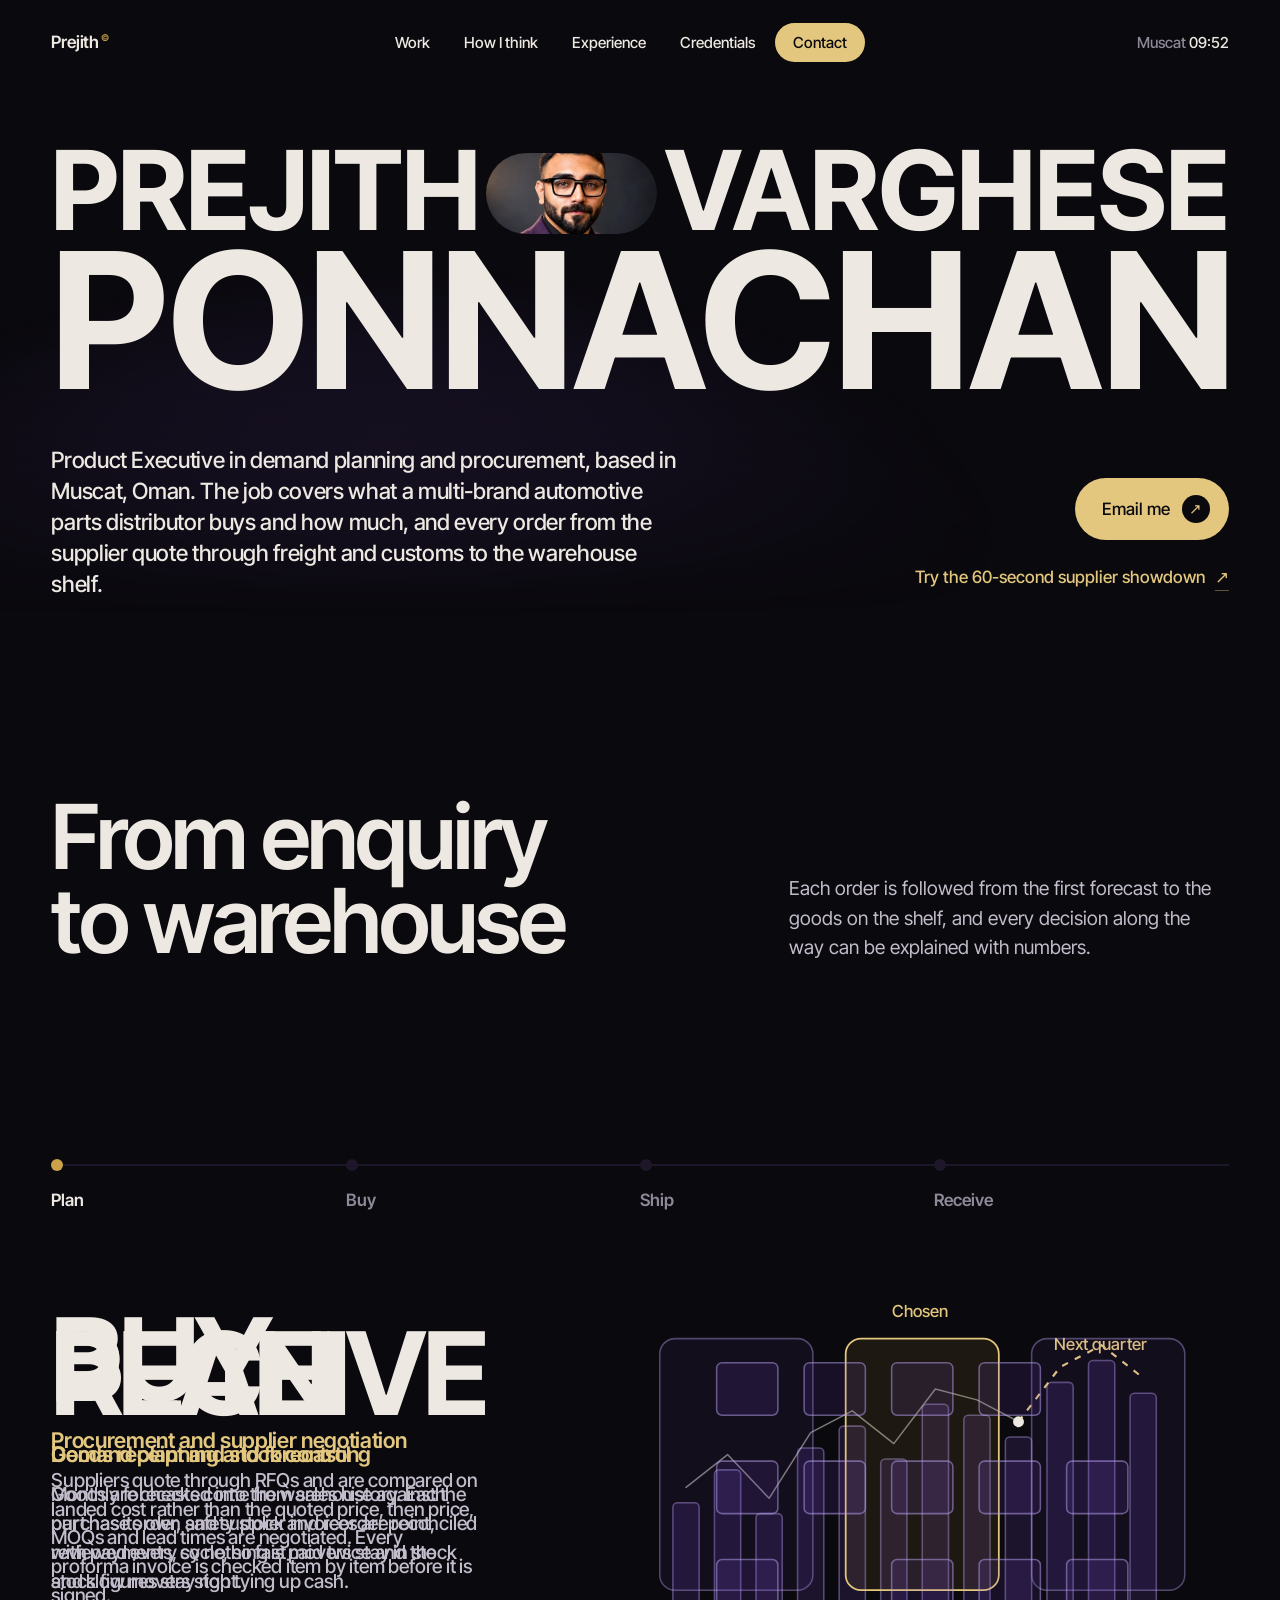
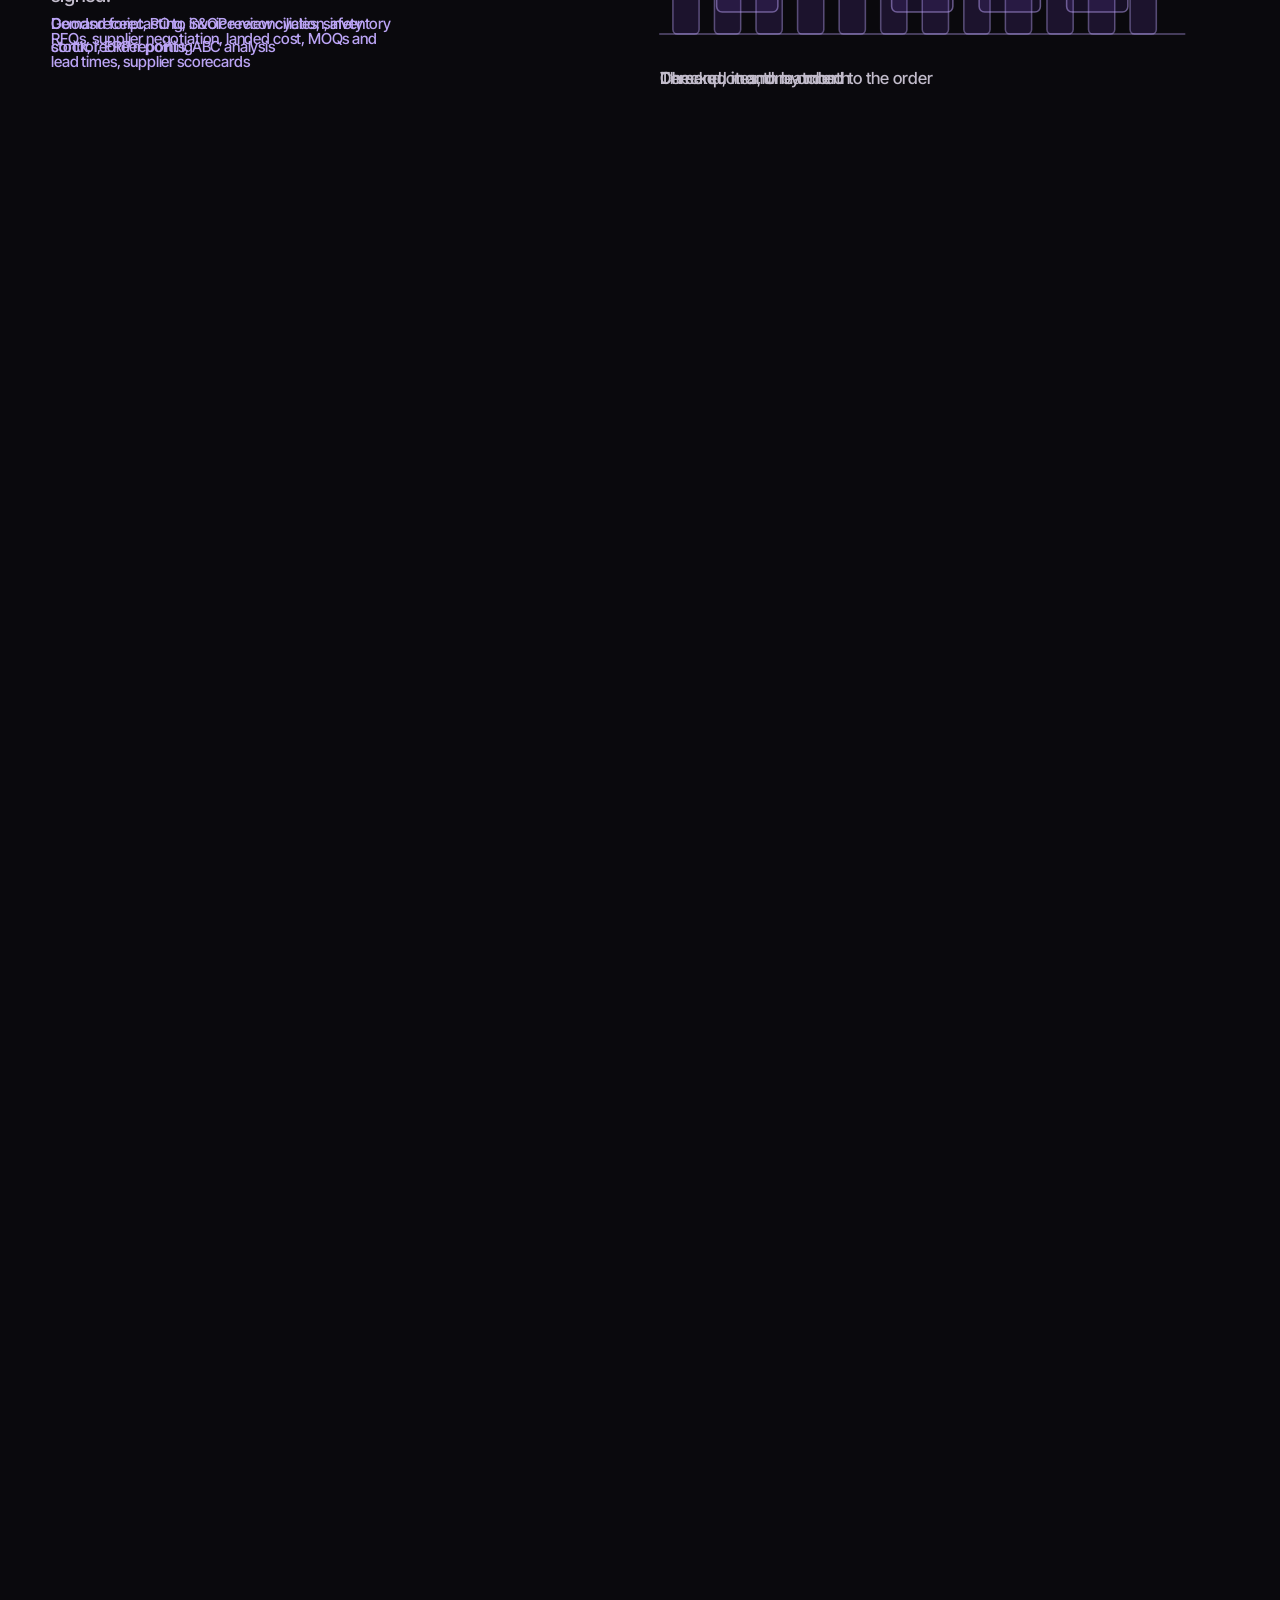
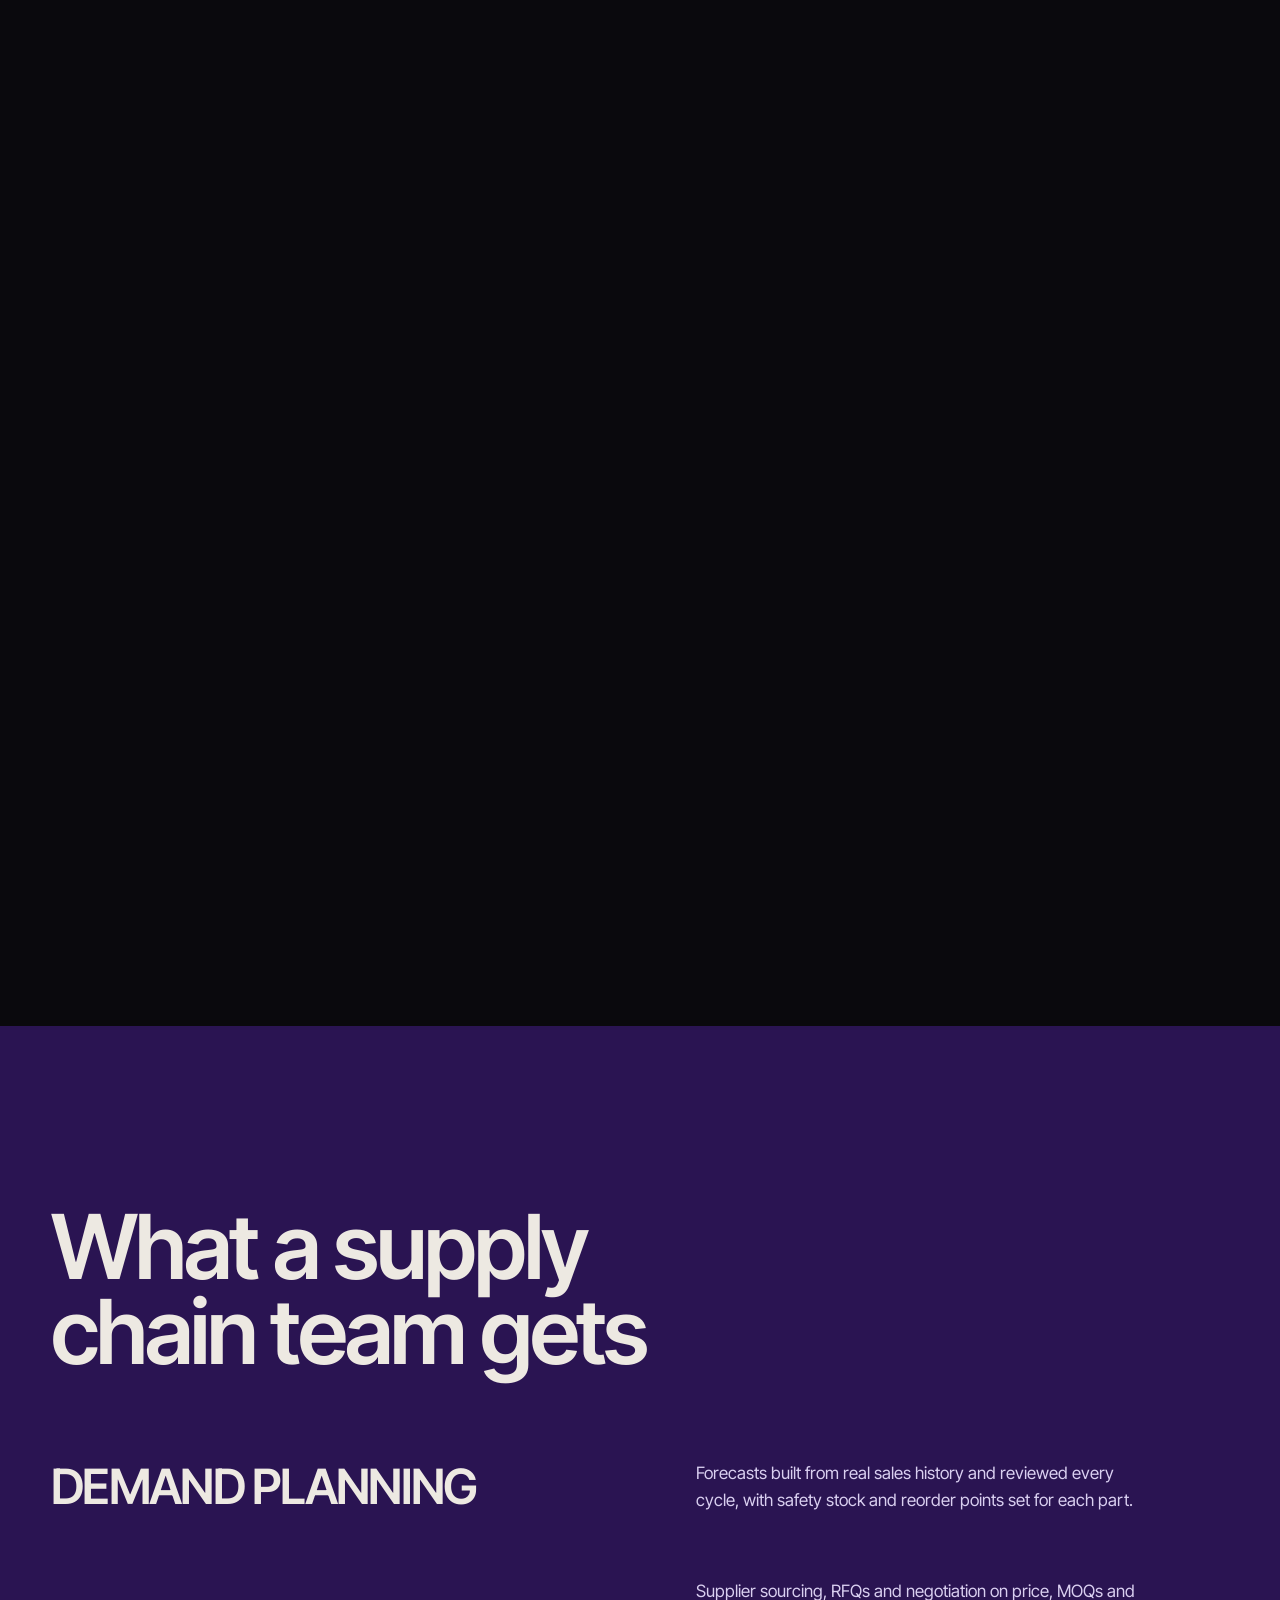
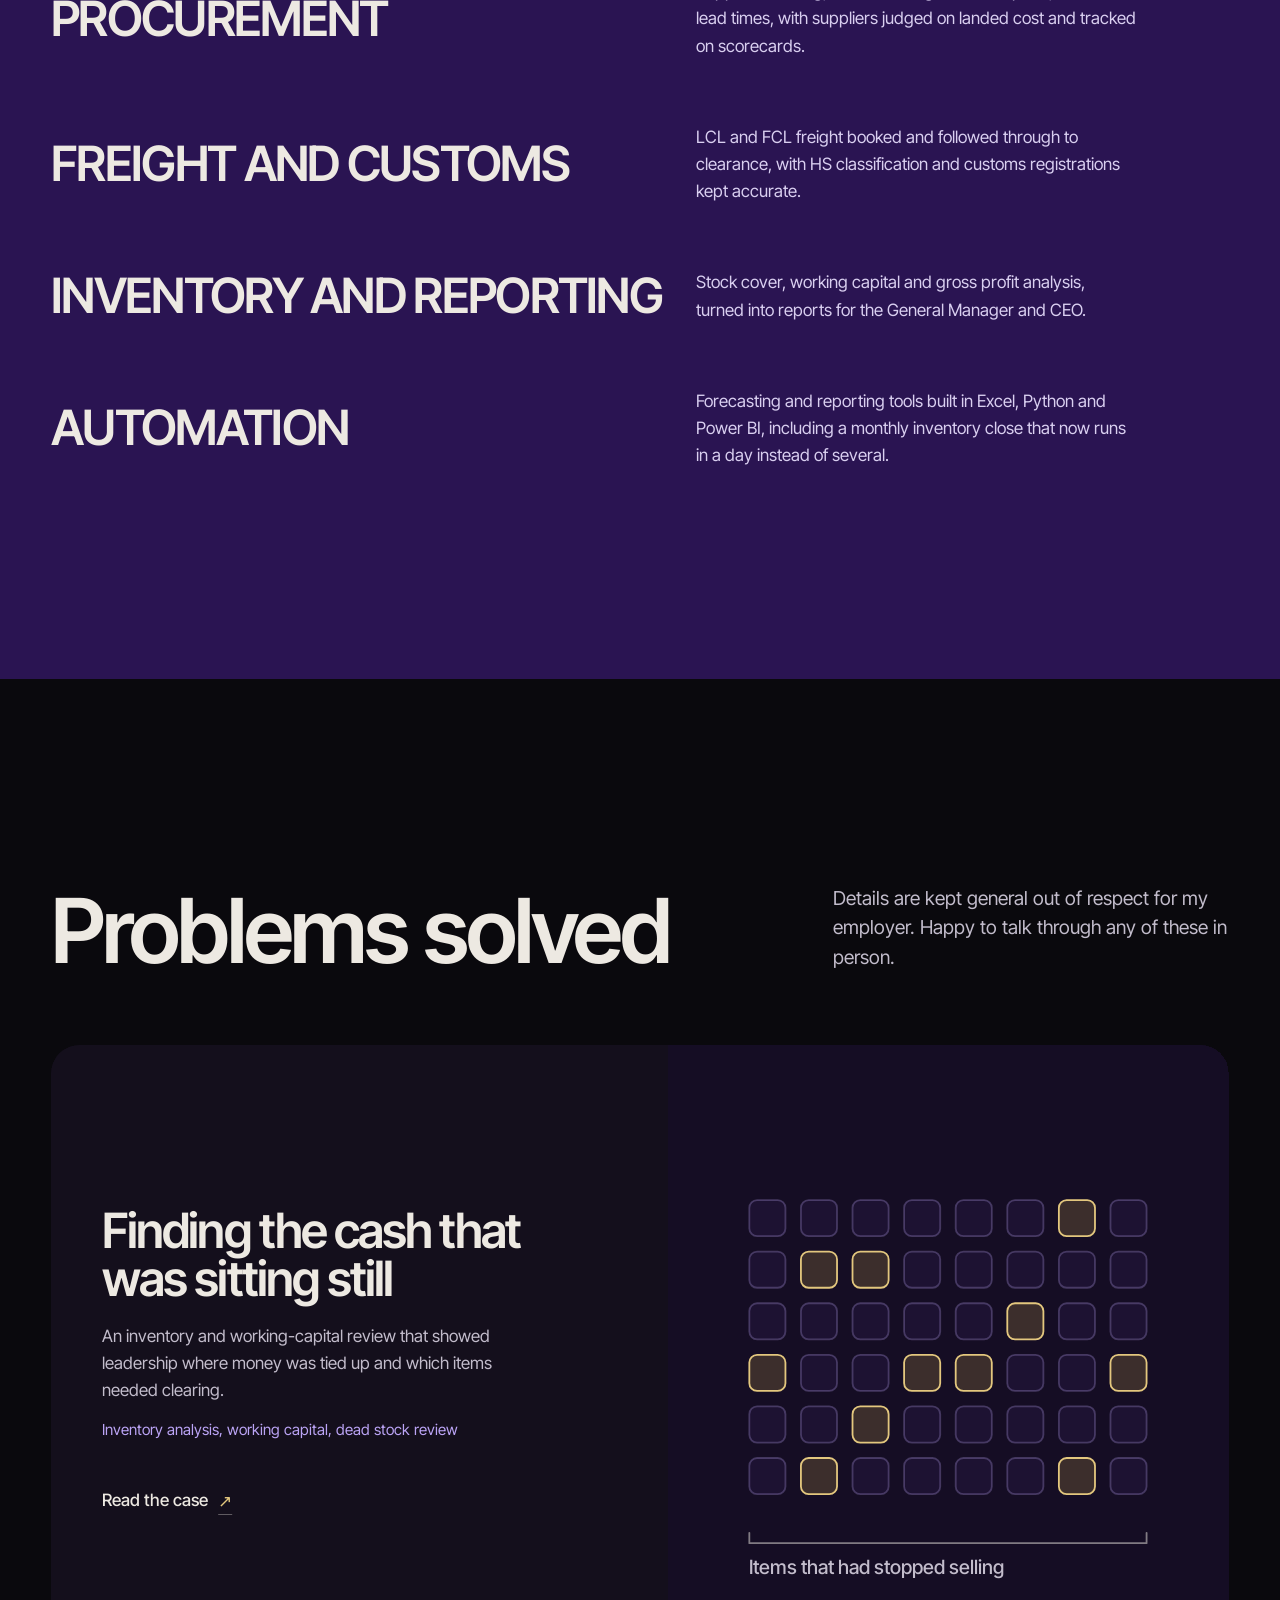
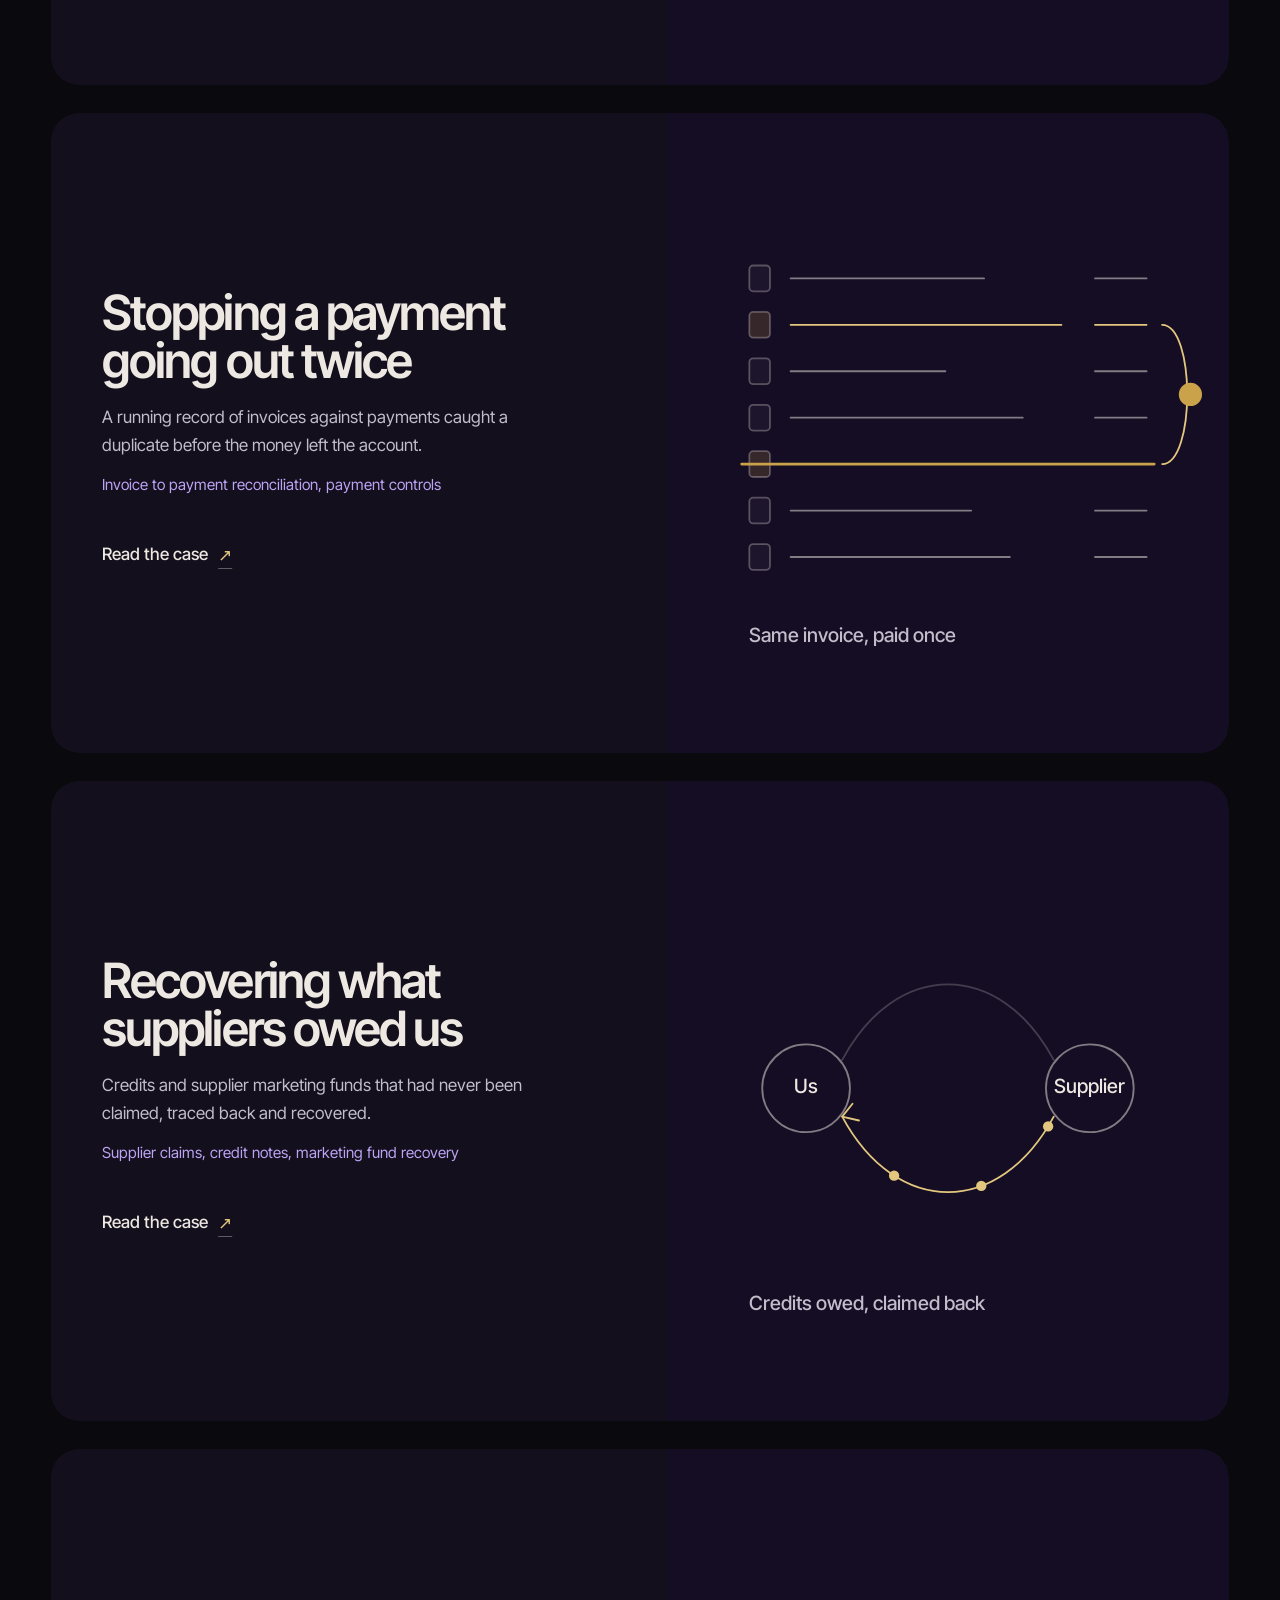
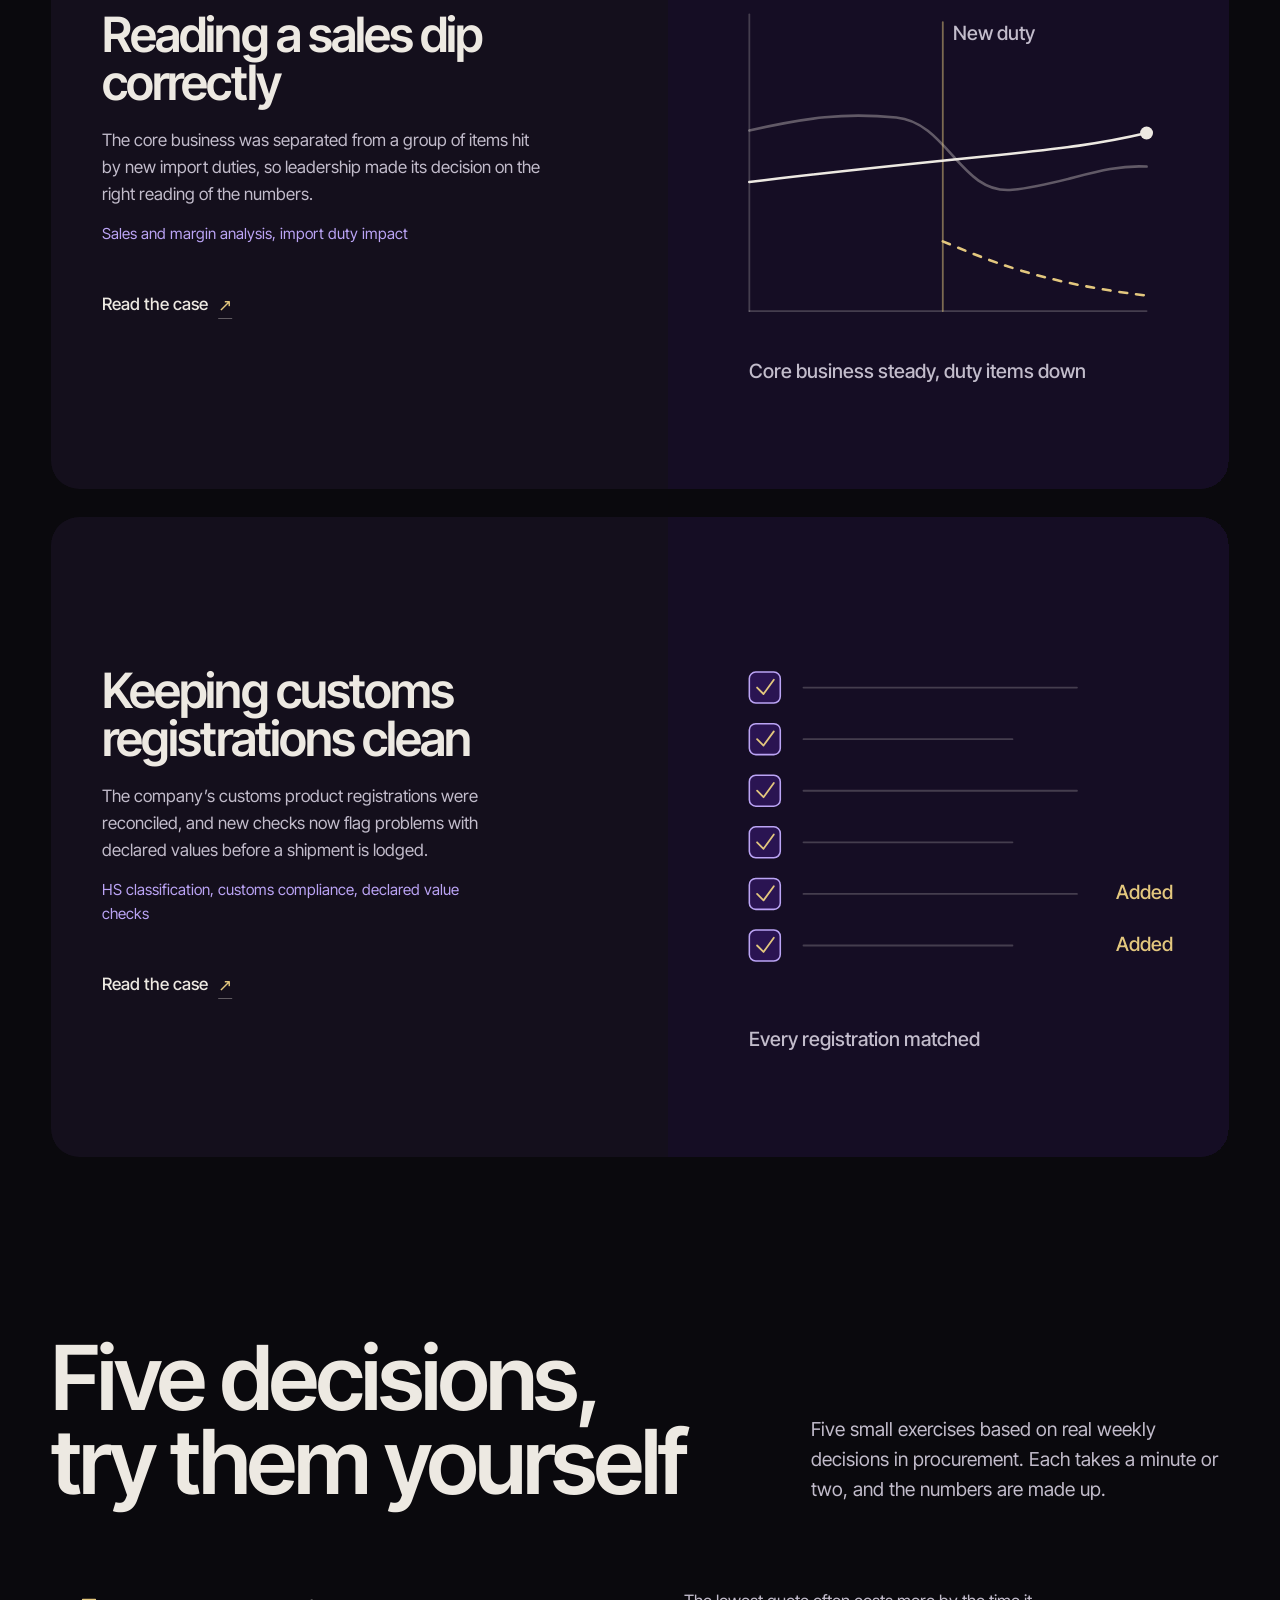
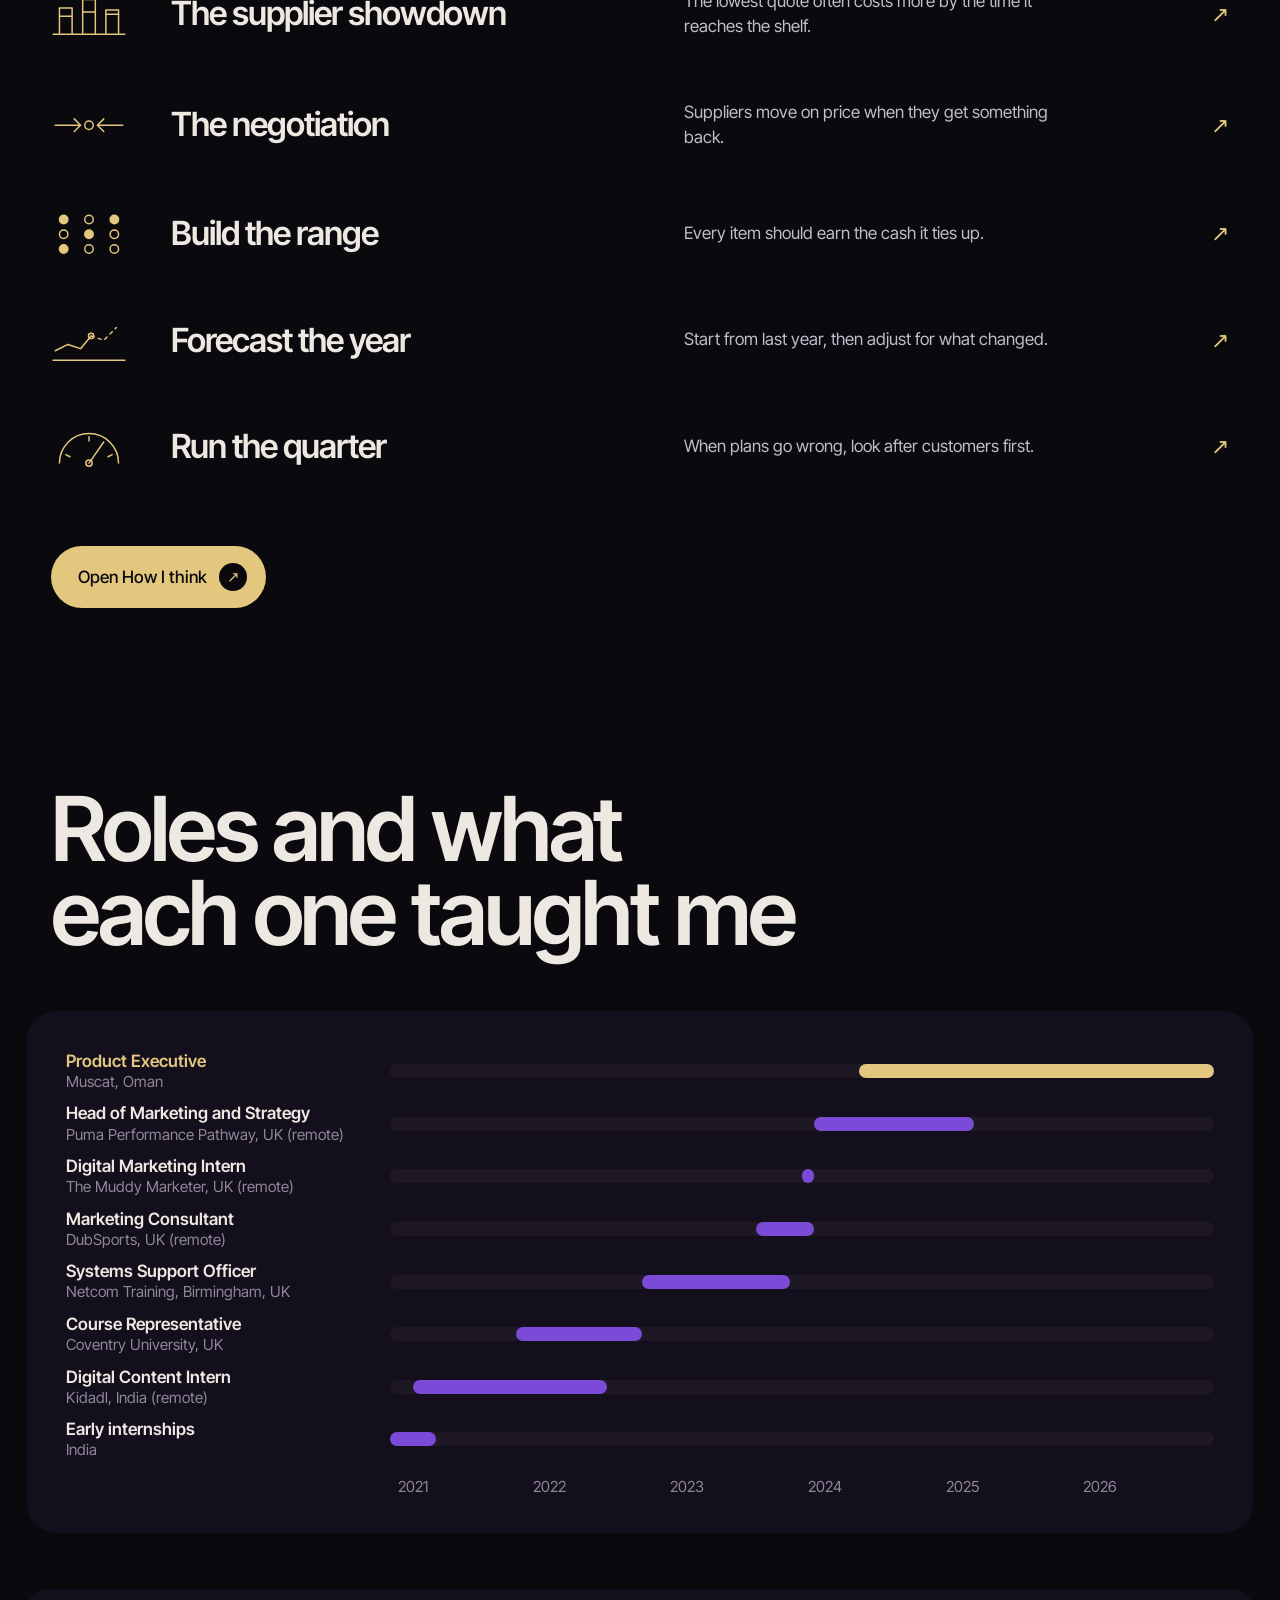
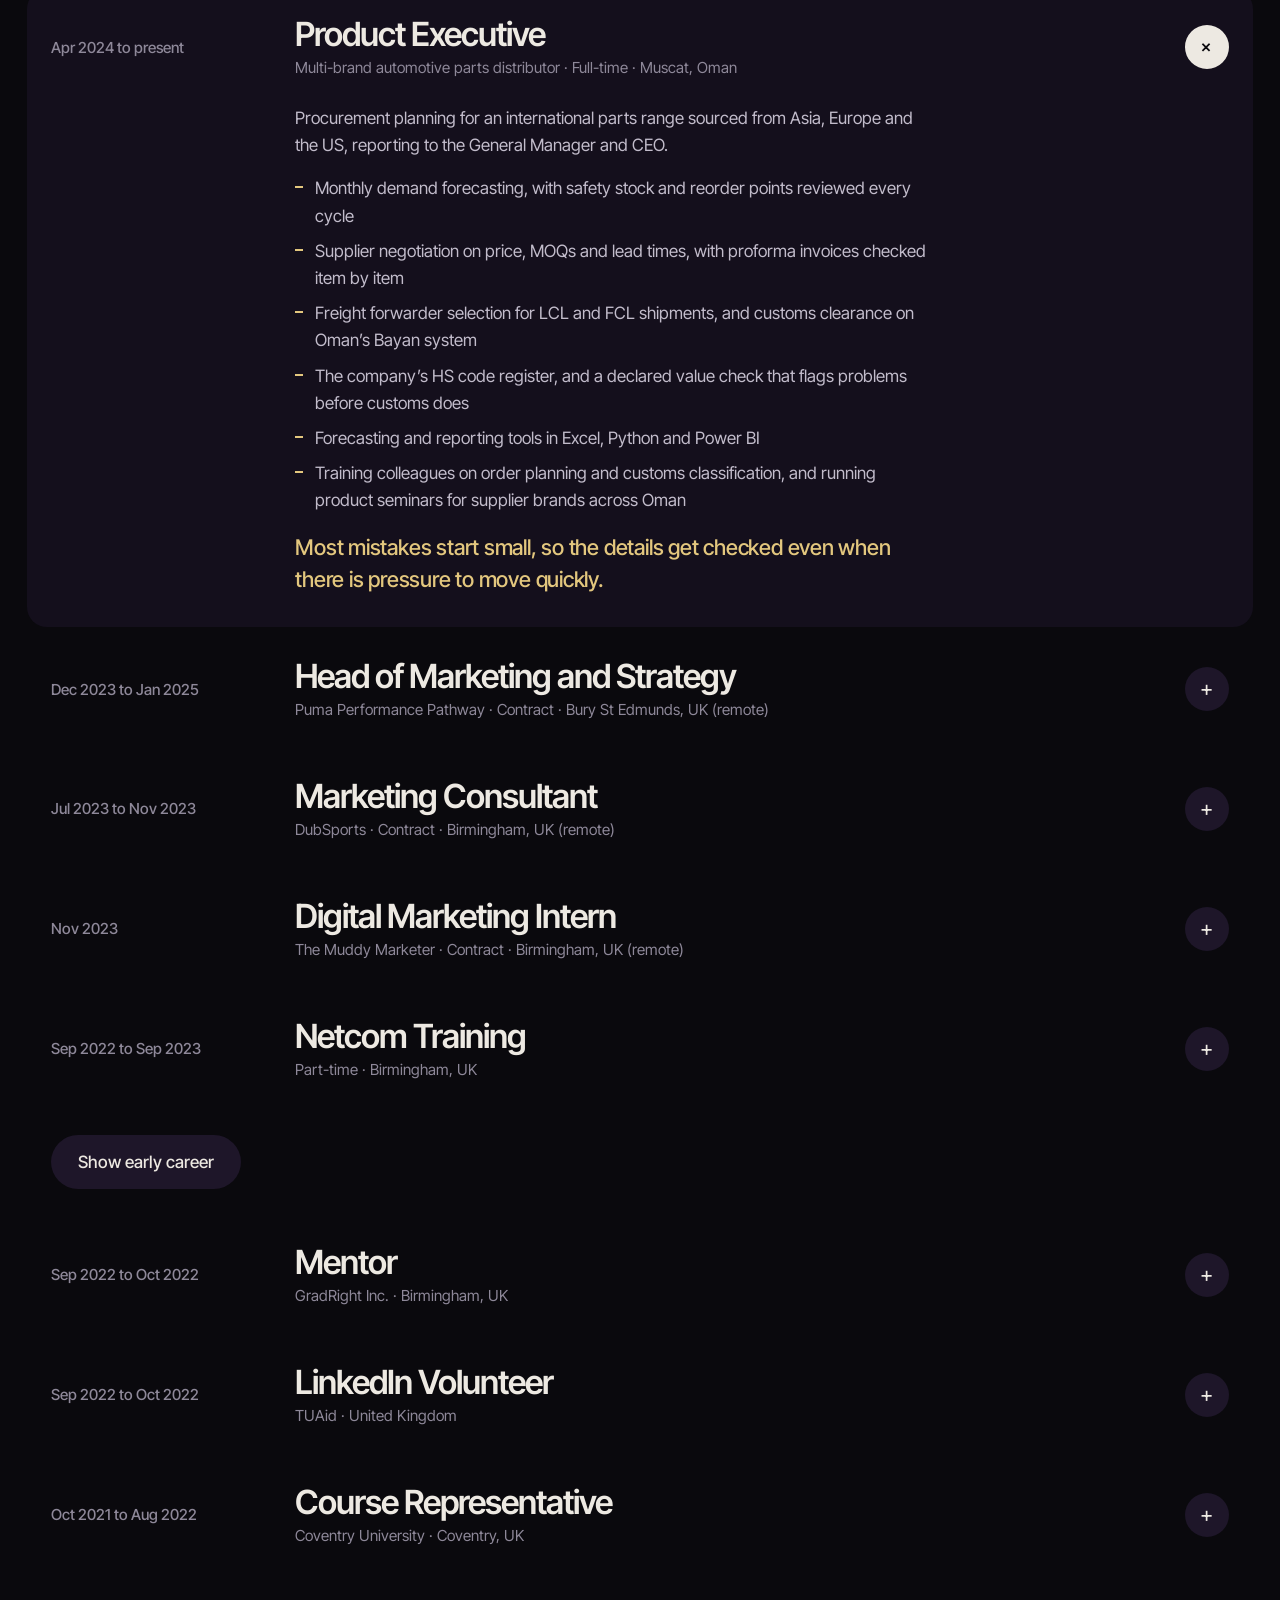
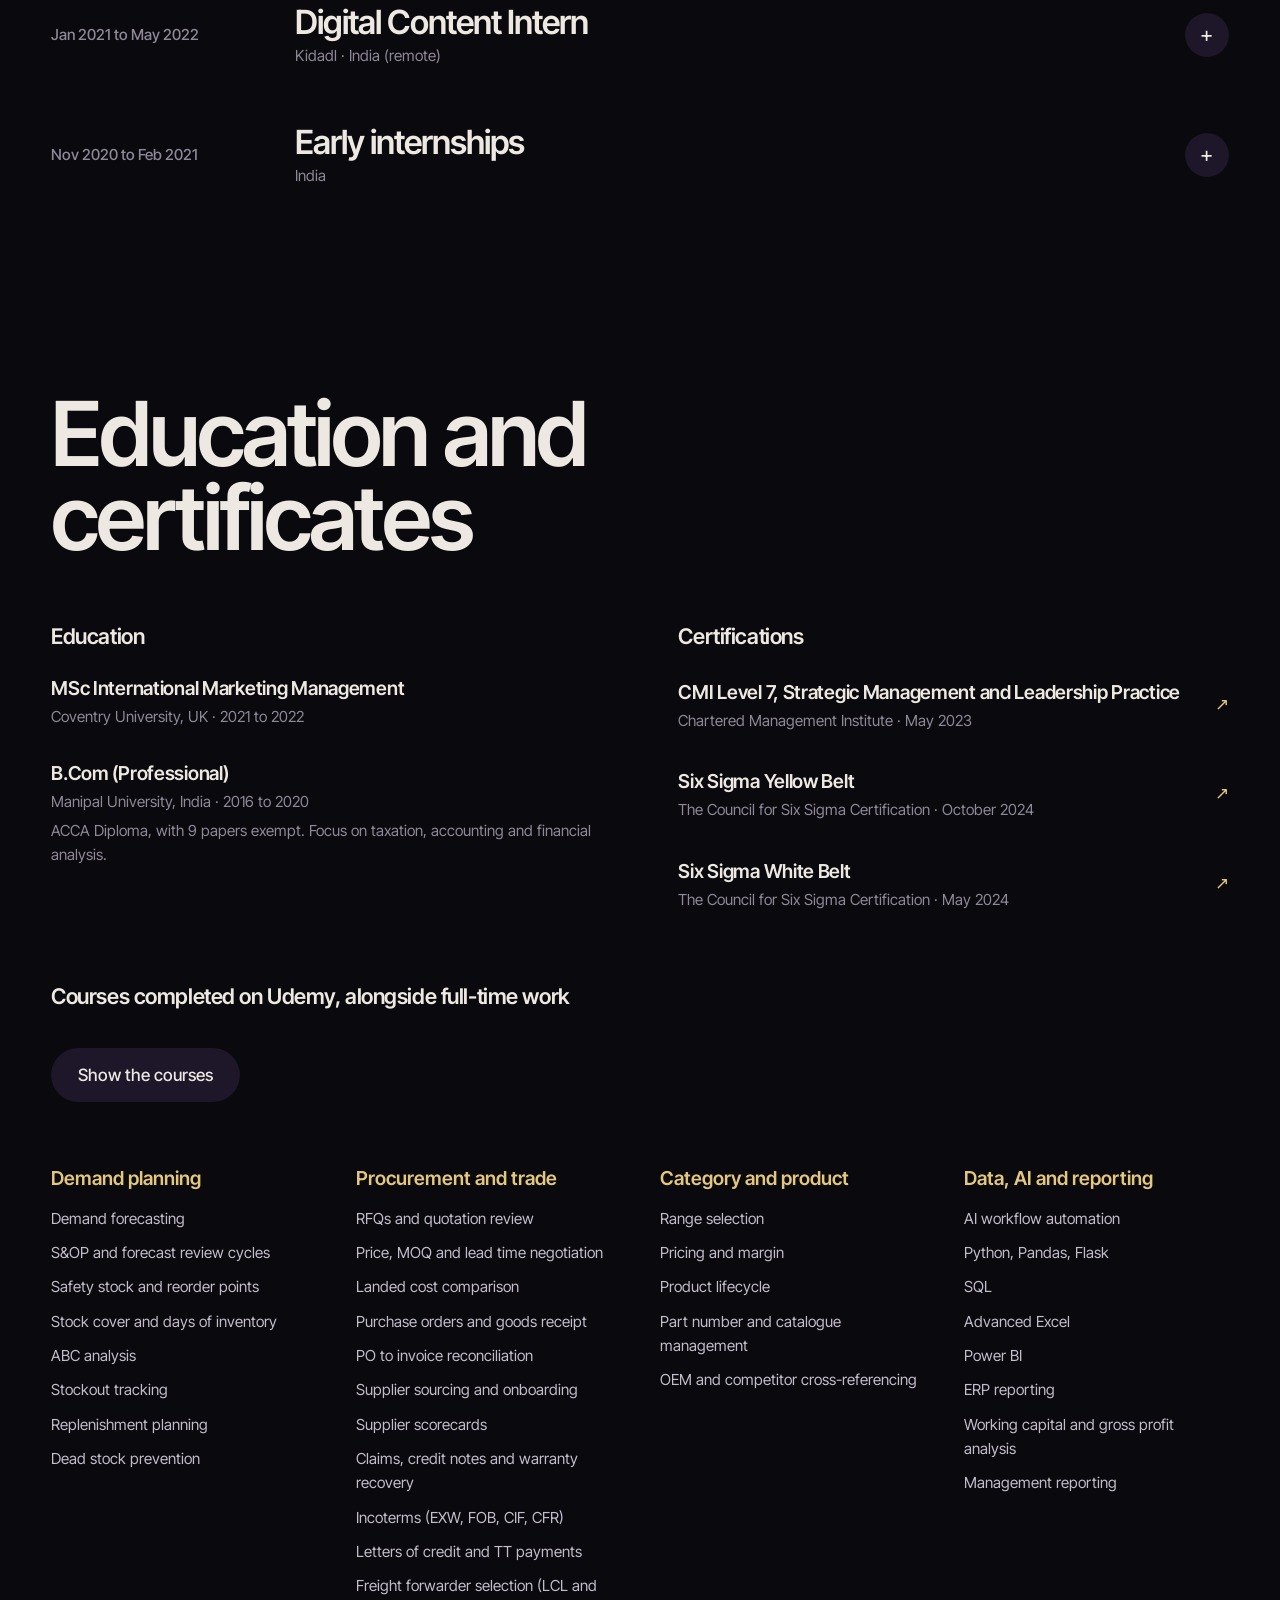
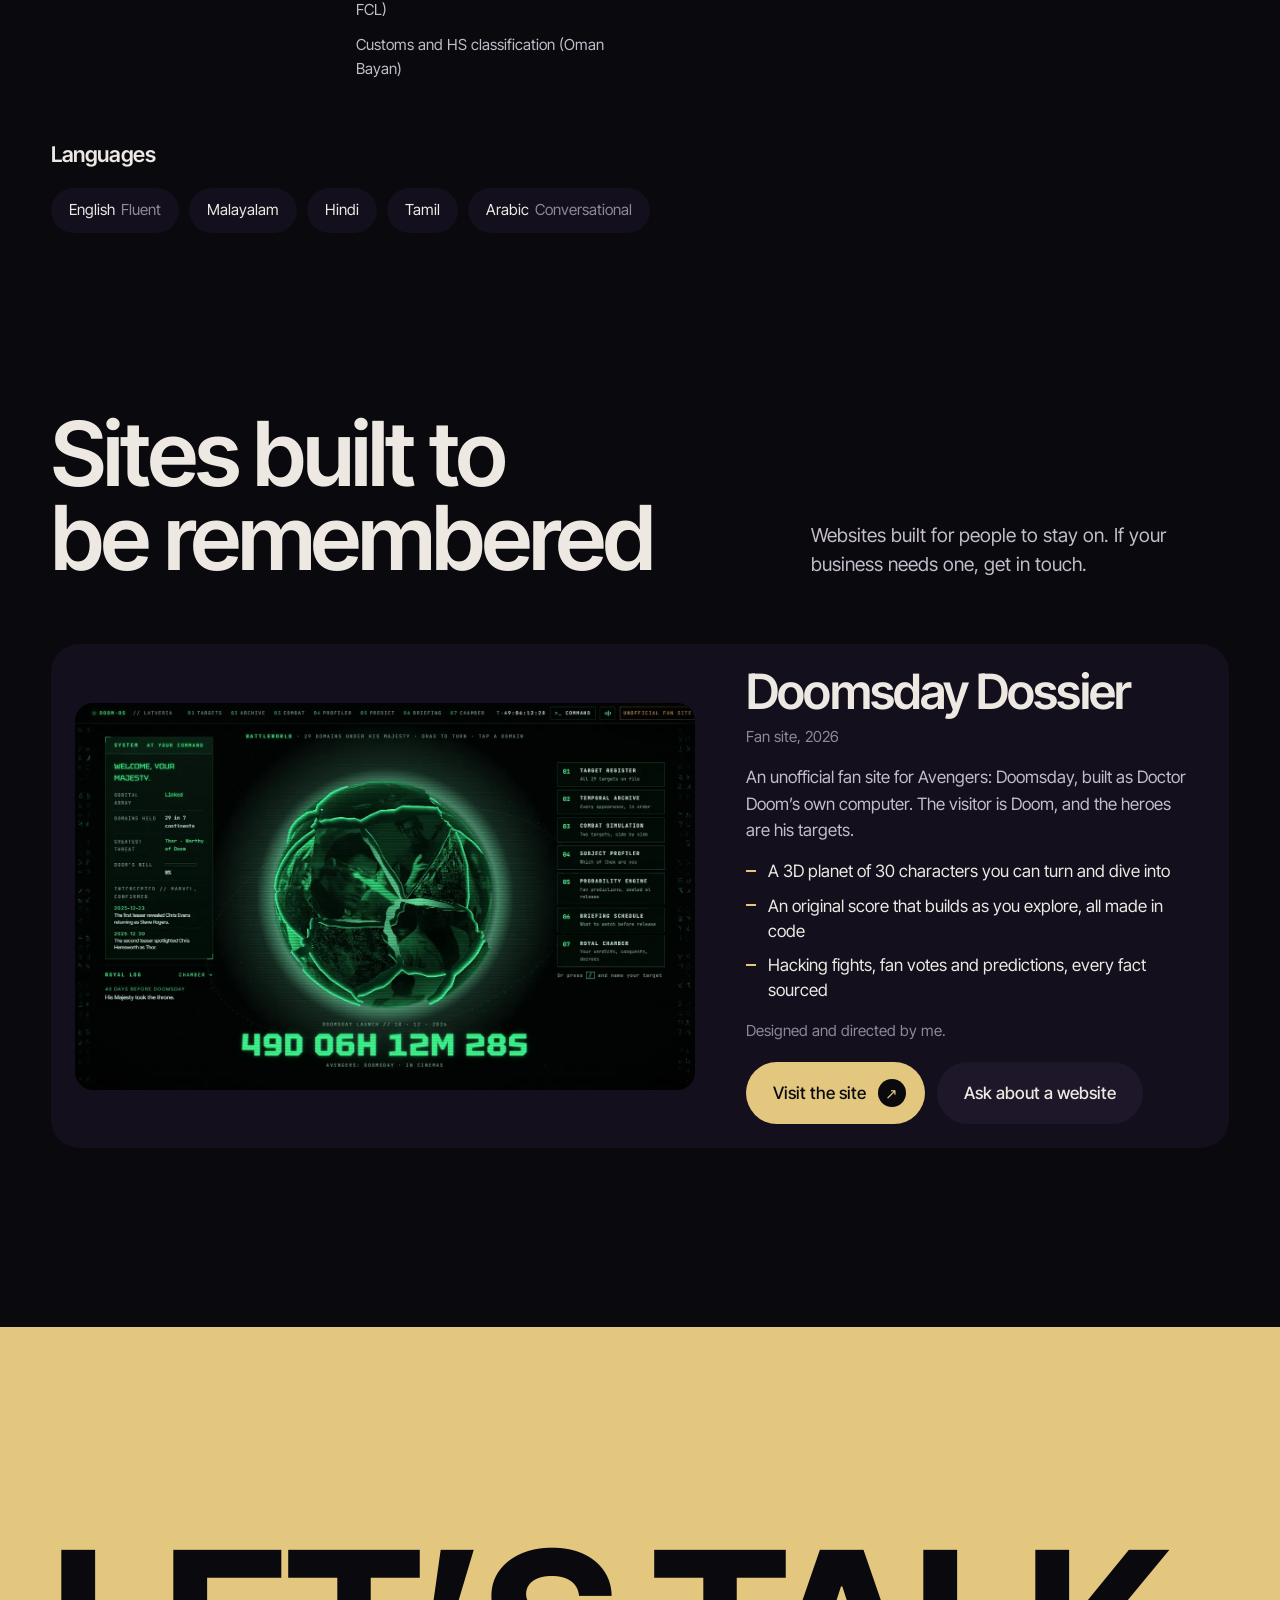
==== commit d421a38d: "Websites moves to the end, courses fold away, keyboard forecast, phone baseline, no page-change dela" ====
--- a/index.html
+++ b/index.html
@@ -91,7 +91,7 @@
 :root{
   --bg:#0A090D;--bg2:#140F1C;--bg3:#1E1629;--text:#EDE9E2;--dim:#8E8899;--line:rgba(237,233,226,.1);
   --fs-sm:.95rem;--fs-body:1.0625rem;--fs-lead:1.2rem;--fs-quote:1.35rem;--fs-statement:clamp(1.2rem,1.75vw,1.65rem);
-  --fs-h4:clamp(1.5rem,2.6vw,2.4rem);--fs-h3:clamp(2rem,3.8vw,3.6rem);--fs-h2:clamp(2.6rem,7vw,7.2rem);
+  --fs-h4:clamp(min(1.5rem,7vw),2.6vw,2.4rem);--fs-h3:clamp(min(2rem,9vw),3.8vw,3.6rem);--fs-h2:clamp(min(2.6rem,11vw),7vw,7.2rem);
   --text2:#C2BCCB;--bg0:#060509;--bg4:#2B2632;
   --purple:#7B4BD8;--purple-soft:#BBA4F5;--purple-deep:#2A1452;
   --gold:#C9A24A;--gold2:#E3C77E;--violet:#6B46C1;
@@ -105,12 +105,14 @@
 html{-webkit-text-size-adjust:100%}
 html.lenis,html.lenis body{height:auto}
 .lenis.lenis-smooth{scroll-behavior:auto!important}
-body{margin:0;background:var(--bg);color:var(--text);font:400 var(--fs-body)/1.6 var(--sans);-webkit-font-smoothing:antialiased;text-rendering:optimizeLegibility;overflow-x:hidden}
+body{margin:0;background:var(--bg);color:var(--text);font:400 var(--fs-body)/1.6 var(--sans);-webkit-font-smoothing:antialiased;text-rendering:optimizeLegibility;overflow-x:clip}
+html{overflow-x:clip;color-scheme:dark}
+section[id]{scroll-margin-top:84px}
 h1,h2,h3,h4,p,ul,ol,figure{margin:0}
 ul,ol{padding:0;list-style:none}
 a{color:inherit}
 img{max-width:100%;display:block}
-::selection{background:var(--purple);color:#fff}
+::selection{background:var(--purple);color:var(--text)}
 html{scrollbar-color:#4A2F7A var(--bg)}
 ::-webkit-scrollbar{width:10px;height:10px}::-webkit-scrollbar-track{background:var(--bg)}::-webkit-scrollbar-thumb{background:#4A2F7A;border-radius:10px;border:2px solid var(--bg)}::-webkit-scrollbar-thumb:hover{background:var(--gold)}
 input,textarea{caret-color:var(--gold)}
@@ -174,7 +176,7 @@
 /* ---------- section heads ---------- */
 section{position:relative}
 .sec{padding:var(--pad) 0}
-.h2{font:600 var(--fs-h2)/.94 var(--sans);letter-spacing:-.035em;max-width:14ch;text-wrap:balance}
+.h2{overflow-wrap:anywhere;font:600 var(--fs-h2)/.94 var(--sans);letter-spacing:-.035em;max-width:14ch;text-wrap:balance}
 .lede{color:var(--text2);font-size:var(--fs-lead);line-height:1.55;max-width:52ch;margin-top:26px}
 .head-row{display:grid;grid-template-columns:1fr auto;align-items:end;gap:32px}
 
@@ -282,6 +284,8 @@
 .c-row{display:grid;grid-template-columns:1fr auto;align-items:center;gap:32px;margin-top:48px;padding-bottom:64px}
 .c-row p{color:var(--dim);max-width:40ch}
 .c-links{display:flex;gap:12px;flex-wrap:wrap;margin-top:22px}
+.c-row>div{min-width:0}
+.c-links .btn{max-width:100%;white-space:normal;overflow-wrap:anywhere;text-align:left}
 @media (max-width:980px){.c-row{grid-template-columns:1fr}}
 
 /* ---------- how I work: the order's journey, held on screen while it plays ---------- */
@@ -495,7 +499,7 @@
 .field-gold .btn-secondary:hover{background:rgba(10,9,13,.18)}
 .field-gold :focus-visible{outline-color:var(--bg)}
 /* websites I've made: one showcase card per site, the screenshot as the way in */
-.site-card{display:grid;grid-template-columns:1.35fr 1fr;gap:clamp(24px,4vw,56px);align-items:center;margin-top:64px;padding:clamp(16px,2vw,24px);border-radius:28px;background:var(--bg2)}
+.site-card{display:grid;grid-template-columns:minmax(0,1.35fr) minmax(0,1fr);gap:clamp(24px,4vw,56px);align-items:center;margin-top:64px;padding:clamp(16px,2vw,24px);border-radius:28px;background:var(--bg2)}
 .site-shot{display:block;border-radius:18px;overflow:hidden;aspect-ratio:16/10;background:#020504}
 .site-shot img{display:block;width:100%;height:100%;object-fit:cover;transition:transform 1.2s cubic-bezier(.16,1,.3,1)}
 .site-shot:hover img,.site-shot:focus-visible img{transform:scale(1.035)}
@@ -525,7 +529,6 @@
     <a class="brand" href="#top">Prejith<sup>&copy;</sup></a>
     <nav class="links" id="links" aria-label="Primary">
       <a href="#work"><span class="roll"><span data-t="Work">Work</span></span></a>
-      <a href="#websites"><span class="roll"><span data-t="Websites">Websites</span></span></a>
       <a href="thinking.html"><span class="roll"><span data-t="How I think">How I think</span></span></a>
       <a href="#experience"><span class="roll"><span data-t="Experience">Experience</span></span></a>
       <a href="#credentials"><span class="roll"><span data-t="Credentials">Credentials</span></span></a>
@@ -602,6 +605,67 @@
       <article class="wcard" style="--k:3" data-case="3" data-reveal><div class="wl"><div><h3>Reading a sales dip correctly</h3><p>The core business was separated from a group of items hit by new import duties, so leadership made its decision on the right reading of the numbers.</p><p class="wk">Sales and margin analysis, import duty impact</p></div><button type="button" class="case-btn" data-case="3"><span class="roll"><span data-t="Read the case">Read the case</span></span><i aria-hidden="true">&#8599;</i></button></div><div class="wr" aria-hidden="true"><svg class="viz" viewBox="0 0 400 360" fill="none" focusable="false"><path pathLength="1" class="d dim" style="--d:0" d="M46 290 H354"/><path pathLength="1" class="d dim" style="--d:0" d="M46 60 V290"/><g class="wipe" style="--d:250"><path class="cl tot" d="M46 150 C90 140 120 136 160 140 S210 200 250 196 S320 176 354 178"/></g><path pathLength="1" class="d mark" style="--d:900" d="M196 66 V290"/><text class="pop lab" style="--d:1000" x="204" y="80">New duty</text><g class="wipe" style="--d:1200"><path class="cl core" d="M46 190 C110 182 170 176 230 170 S320 160 354 152"/></g><g class="wipe" style="--d:1500"><path class="cl hit" d="M196 236 C230 250 270 268 354 278"/></g><circle class="pop end" style="--d:2100" cx="354" cy="152" r="5"/><text class="pop lab" style="--d:1900" x="46" y="342">Core business steady, duty items down</text></svg></div></article>
       <article class="wcard" style="--k:4" data-case="4" data-reveal><div class="wl"><div><h3>Keeping customs registrations clean</h3><p>The company’s customs product registrations were reconciled, and new checks now flag problems with declared values before a shipment is lodged.</p><p class="wk">HS classification, customs compliance, declared value checks</p></div><button type="button" class="case-btn" data-case="4"><span class="roll"><span data-t="Read the case">Read the case</span></span><i aria-hidden="true">&#8599;</i></button></div><div class="wr" aria-hidden="true"><svg class="viz" viewBox="0 0 400 360" fill="none" focusable="false"><rect class="pop box" style="--d:0" x="46" y="52" width="24" height="24" rx="5"/><path pathLength="1" class="d dim" style="--d:100" d="M88 64 H300"/><path pathLength="1" class="d g" style="--d:700" d="M52 64 L57 69 L65 58"/><rect class="pop box" style="--d:90" x="46" y="92" width="24" height="24" rx="5"/><path pathLength="1" class="d dim" style="--d:190" d="M88 104 H250"/><path pathLength="1" class="d g" style="--d:860" d="M52 104 L57 109 L65 98"/><rect class="pop box" style="--d:180" x="46" y="132" width="24" height="24" rx="5"/><path pathLength="1" class="d dim" style="--d:280" d="M88 144 H300"/><path pathLength="1" class="d g" style="--d:1020" d="M52 144 L57 149 L65 138"/><rect class="pop box" style="--d:270" x="46" y="172" width="24" height="24" rx="5"/><path pathLength="1" class="d dim" style="--d:370" d="M88 184 H250"/><path pathLength="1" class="d g" style="--d:1180" d="M52 184 L57 189 L65 178"/><rect class="pop box" style="--d:360" x="46" y="212" width="24" height="24" rx="5"/><path pathLength="1" class="d dim" style="--d:460" d="M88 224 H300"/><path pathLength="1" class="d g" style="--d:1340" d="M52 224 L57 229 L65 218"/><text class="pop lab g" style="--d:1540" x="330" y="228">Added</text><rect class="pop box" style="--d:450" x="46" y="252" width="24" height="24" rx="5"/><path pathLength="1" class="d dim" style="--d:550" d="M88 264 H250"/><path pathLength="1" class="d g" style="--d:1500" d="M52 264 L57 269 L65 258"/><text class="pop lab g" style="--d:1700" x="330" y="268">Added</text><text class="pop lab" style="--d:1800" x="46" y="342">Every registration matched</text></svg></div></article>
     </div>
+  </div>
+</section>
+
+<section class="sec think" id="think" aria-labelledby="think-h" style="padding-top:0">
+  <div class="wrap">
+    <div class="head-row">
+      <div>
+      <h2 class="h2" id="think-h" data-split>Five decisions, try them yourself</h2></div>
+      <p class="lede rv" style="max-width:38ch">Five small exercises based on real weekly decisions in procurement. Each takes a minute or two, and the numbers are made up.</p>
+    </div>
+    <div class="tiles">
+      <a class="tile rv" href="thinking.html#suppliers"><svg class="tg" viewBox="0 0 72 44" fill="none" aria-hidden="true" focusable="false"><path pathLength="1" d="M8 40 V24 H20 V40"/><path pathLength="1" d="M8 24 V16 H20 V24"/><path pathLength="1" d="M30 40 V20 H42 V40"/><path pathLength="1" d="M30 20 V8 H42 V20"/><path pathLength="1" d="M52 40 V22 H64 V40"/><path pathLength="1" d="M52 22 V18 H64 V22"/><path pathLength="1" d="M2 41 H70"/></svg><b>The supplier showdown</b><span>The lowest quote often costs more by the time it reaches the shelf.</span><i aria-hidden="true">&#8599;</i></a>
+      <a class="tile rv" href="thinking.html#negotiation"><svg class="tg" viewBox="0 0 72 44" fill="none" aria-hidden="true" focusable="false"><path pathLength="1" d="M4 22 H28"/><path pathLength="1" d="M22 16 L28 22 L22 28"/><path pathLength="1" d="M68 22 H44"/><path pathLength="1" d="M50 16 L44 22 L50 28"/><circle pathLength="1" cx="36" cy="22" r="4"/></svg><b>The negotiation</b><span>Suppliers move on price when they get something back.</span><i aria-hidden="true">&#8599;</i></a>
+      <a class="tile rv" href="thinking.html#range"><svg class="tg" viewBox="0 0 72 44" fill="none" aria-hidden="true" focusable="false"><circle pathLength="1" cx="12" cy="8" r="4" class="f"/><circle pathLength="1" cx="36" cy="8" r="4" class=""/><circle pathLength="1" cx="60" cy="8" r="4" class="f"/><circle pathLength="1" cx="12" cy="22" r="4" class=""/><circle pathLength="1" cx="36" cy="22" r="4" class="f"/><circle pathLength="1" cx="60" cy="22" r="4" class=""/><circle pathLength="1" cx="12" cy="36" r="4" class="f"/><circle pathLength="1" cx="36" cy="36" r="4" class=""/><circle pathLength="1" cx="60" cy="36" r="4" class=""/></svg><b>Build the range</b><span>Every item should earn the cash it ties up.</span><i aria-hidden="true">&#8599;</i></a>
+      <a class="tile rv" href="thinking.html#forecast"><svg class="tg" viewBox="0 0 72 44" fill="none" aria-hidden="true" focusable="false"><path pathLength="1" d="M2 41 H70"/><path pathLength="1" d="M4 32 L16 26 L28 30 L38 18"/><path class="nd" d="M38 18 L50 22 L62 10"/><circle pathLength="1" cx="38" cy="18" r="2.5"/></svg><b>Forecast the year</b><span>Start from last year, then adjust for what changed.</span><i aria-hidden="true">&#8599;</i></a>
+      <a class="tile rv" href="thinking.html#quarter"><svg class="tg" viewBox="0 0 72 44" fill="none" aria-hidden="true" focusable="false"><path pathLength="1" d="M8 38 A28 28 0 0 1 64 38"/><path pathLength="1" d="M36 38 L50 18"/><circle pathLength="1" cx="36" cy="38" r="3"/><path pathLength="1" d="M14 30 L18 32"/><path pathLength="1" d="M58 30 L54 32"/><path pathLength="1" d="M36 13 V17"/></svg><b>Run the quarter</b><span>When plans go wrong, look after customers first.</span><i aria-hidden="true">&#8599;</i></a>
+    </div>
+    <a class="btn btn-primary rv" href="thinking.html" style="margin-top:48px">Open How I think</a>
+  </div>
+</section>
+
+<section class="sec" id="experience" aria-labelledby="exp-h" style="padding-top:0">
+  <div class="wrap">
+    <h2 class="h2" id="exp-h" data-split>Roles and what each one taught me</h2>
+    <div class="tl rv" role="img" aria-label="Timeline of roles from November 2020 to now: early internships and Kidadl in India, Coventry University and Netcom Training in the UK, marketing roles in 2023, and Product Executive in Muscat since April 2024.">
+      <ol class="tl-rows" aria-hidden="true"><li class="tl-row now" style="--a:0.569;--b:1.000;--i:0"><span class="tl-lab"><b>Product Executive</b>Muscat, Oman</span><span class="tl-track"><i class="tl-bar"></i></span></li><li class="tl-row" style="--a:0.514;--b:0.708;--i:1"><span class="tl-lab"><b>Head of Marketing and Strategy</b>Puma Performance Pathway, UK (remote)</span><span class="tl-track"><i class="tl-bar"></i></span></li><li class="tl-row" style="--a:0.500;--b:0.514;--i:2"><span class="tl-lab"><b>Digital Marketing Intern</b>The Muddy Marketer, UK (remote)</span><span class="tl-track"><i class="tl-bar"></i></span></li><li class="tl-row" style="--a:0.444;--b:0.514;--i:3"><span class="tl-lab"><b>Marketing Consultant</b>DubSports, UK (remote)</span><span class="tl-track"><i class="tl-bar"></i></span></li><li class="tl-row" style="--a:0.306;--b:0.486;--i:4"><span class="tl-lab"><b>Systems Support Officer</b>Netcom Training, Birmingham, UK</span><span class="tl-track"><i class="tl-bar"></i></span></li><li class="tl-row" style="--a:0.153;--b:0.306;--i:5"><span class="tl-lab"><b>Course Representative</b>Coventry University, UK</span><span class="tl-track"><i class="tl-bar"></i></span></li><li class="tl-row" style="--a:0.028;--b:0.264;--i:6"><span class="tl-lab"><b>Digital Content Intern</b>Kidadl, India (remote)</span><span class="tl-track"><i class="tl-bar"></i></span></li><li class="tl-row" style="--a:0.000;--b:0.056;--i:7"><span class="tl-lab"><b>Early internships</b>India</span><span class="tl-track"><i class="tl-bar"></i></span></li></ol>
+      <div class="tl-row tl-axis" aria-hidden="true"><span></span><span class="tl-yrs"><span style="--x:0.028">2021</span><span style="--x:0.194">2022</span><span style="--x:0.361">2023</span><span style="--x:0.528">2024</span><span style="--x:0.694">2025</span><span style="--x:0.861">2026</span></span></div>
+    </div>
+    <div class="acc">
+      <details open><summary><span class="when">Apr 2024 to present</span><span class="role">Product Executive<span class="org">Multi-brand automotive parts distributor · Full-time · Muscat, Oman</span></span><span class="plus" aria-hidden="true"></span></summary><div class="body"><div><p>Procurement planning for an international parts range sourced from Asia, Europe and the US, reporting to the General Manager and CEO.</p><ul class="duties"><li>Monthly demand forecasting, with safety stock and reorder points reviewed every cycle</li><li>Supplier negotiation on price, MOQs and lead times, with proforma invoices checked item by item</li><li>Freight forwarder selection for LCL and FCL shipments, and customs clearance on Oman’s Bayan system</li><li>The company’s HS code register, and a declared value check that flags problems before customs does</li><li>Forecasting and reporting tools in Excel, Python and Power BI</li><li>Training colleagues on order planning and customs classification, and running product seminars for supplier brands across Oman</li></ul><p class="learnt">Most mistakes start small, so the details get checked even when there is pressure to move quickly.</p></div></div></details><details><summary><span class="when">Dec 2023 to Jan 2025</span><span class="role">Head of Marketing and Strategy<span class="org">Puma Performance Pathway · Contract · Bury St Edmunds, UK (remote)</span></span><span class="plus" aria-hidden="true"></span></summary><div class="body"><div><p>Led marketing and growth on a freelance basis, including the brand architecture, the go-to-market plan and the Power BI dashboards leadership used to make decisions.</p><p class="learnt">A plan only helps if people know what to do next, so every piece of work should end with a clear next step.</p></div></div></details><details><summary><span class="when">Jul 2023 to Nov 2023</span><span class="role">Marketing Consultant<span class="org">DubSports · Contract · Birmingham, UK (remote)</span></span><span class="plus" aria-hidden="true"></span></summary><div class="body"><div><p class="learnt">The client always knows their business best. Listening and asking questions helped far more than offering ideas early.</p></div></div></details><details><summary><span class="when">Nov 2023</span><span class="role">Digital Marketing Intern<span class="org">The Muddy Marketer · Contract · Birmingham, UK (remote)</span></span><span class="plus" aria-hidden="true"></span></summary><div class="body"><div><p class="learnt">With only a month, asking questions early worked far better than guessing.</p></div></div></details><details><summary><span class="when">Sep 2022 to Sep 2023</span><span class="role">Netcom Training<span class="org">Part-time · Birmingham, UK</span></span><span class="plus" aria-hidden="true"></span></summary><div class="body"><div><p class="sub"><b>Systems Support Officer</b> · Nov 2022 to Sep 2023. Promoted from the marketing team within three months to own the company’s CRM and support the teams who used it.</p><p class="sub"><b>Marketing and Social Media Officer</b> · Sep 2022 to Nov 2022</p><p class="learnt">Taking on the work others avoided taught the most. Improving how the CRM was used did more than any marketing campaign.</p></div></div></details>
+    </div>
+    <button class="btn btn-secondary early-btn" id="earlyBtn" aria-expanded="false" aria-controls="early">Show early career</button>
+    <div class="acc" id="early" hidden style="margin-top:28px">
+      <details><summary><span class="when">Sep 2022 to Oct 2022</span><span class="role">Mentor<span class="org">GradRight Inc. · Birmingham, UK</span></span><span class="plus" aria-hidden="true"></span></summary><div class="body"><div><p class="learnt">Explaining things to others shows exactly where your own understanding still has gaps.</p></div></div></details><details><summary><span class="when">Sep 2022 to Oct 2022</span><span class="role">LinkedIn Volunteer<span class="org">TUAid · United Kingdom</span></span><span class="plus" aria-hidden="true"></span></summary><div class="body"><div><p class="learnt">People were giving their time for free, so every message had to be short and clear.</p></div></div></details><details><summary><span class="when">Oct 2021 to Aug 2022</span><span class="role">Course Representative<span class="org">Coventry University · Coventry, UK</span></span><span class="plus" aria-hidden="true"></span></summary><div class="body"><div><p class="learnt">Speaking for other students meant passing on their concerns fairly, even when my own view was different.</p></div></div></details><details><summary><span class="when">Jan 2021 to May 2022</span><span class="role">Digital Content Intern<span class="org">Kidadl · India (remote)</span></span><span class="plus" aria-hidden="true"></span></summary><div class="body"><div><p class="learnt">Writing to deadlines showed that simple and clear usually works best.</p></div></div></details><details><summary><span class="when">Nov 2020 to Feb 2021</span><span class="role">Early internships<span class="org">India</span></span><span class="plus" aria-hidden="true"></span></summary><div class="body"><div><p class="sub"><b>Digital Marketing Intern</b> · Henry Harvin Education · Nov 2020 to Feb 2021</p><p class="sub"><b>Digital Marketing Intern</b> · IIT Bhubaneswar · Dec 2020 to Jan 2021</p><p class="sub"><b>Campus Ambassador</b> · Tata Social Enterprise Challenge · Nov 2020 to Jan 2021</p><p class="sub"><b>Internshala Student Partner</b> · Internshala · Nov 2020 to Jan 2021</p><p class="learnt">Trying many things early showed what suits me and what still needs work.</p></div></div></details>
+    </div>
+  </div>
+</section>
+
+<section class="sec" id="credentials" aria-labelledby="cred-h" style="padding-top:0">
+  <div class="wrap">
+    <h2 class="h2" id="cred-h" data-split>Education and certificates</h2>
+    <div class="cred">
+      <div class="rv"><h3>Education</h3><ul class="rows">
+        <li><b>MSc International Marketing Management</b><span>Coventry University, UK · 2021 to 2022</span></li>
+        <li><b>B.Com (Professional)</b><span>Manipal University, India · 2016 to 2020</span><span>ACCA Diploma, with 9 papers exempt. Focus on taxation, accounting and financial analysis.</span></li>
+      </ul></div>
+      <div class="rv"><h3>Certifications</h3><ul class="rows certs">
+        <li><a href="certificates/cmi-level-7.webp" target="_blank" rel="noopener" data-prev="certificates/cmi-level-7.webp"><span><b>CMI Level 7, Strategic Management and Leadership Practice</b><span>Chartered Management Institute · May 2023</span></span><i aria-hidden="true">&#8599;</i></a></li>
+        <li><a href="certificates/six-sigma-yellow-belt.webp" target="_blank" rel="noopener" data-prev="certificates/six-sigma-yellow-belt.webp"><span><b>Six Sigma Yellow Belt</b><span>The Council for Six Sigma Certification · October 2024</span></span><i aria-hidden="true">&#8599;</i></a></li>
+        <li><a href="certificates/six-sigma-white-belt.webp" target="_blank" rel="noopener" data-prev="certificates/six-sigma-white-belt.webp"><span><b>Six Sigma White Belt</b><span>The Council for Six Sigma Certification · May 2024</span></span><i aria-hidden="true">&#8599;</i></a></li>
+      </ul></div>
+    </div>
+    <div class="courses-list rv" id="courses"><h3 class="sub-h">Courses completed on Udemy, alongside full-time work</h3><button class="btn btn-secondary early-btn" id="courseBtn" aria-expanded="false" aria-controls="courseGroups">Show the courses</button><div id="courseGroups" hidden></div></div>
+    <div class="skills" id="skills">
+      <div class="rv"><h3>Demand planning</h3><ul><li>Demand forecasting</li><li>S&amp;OP and forecast review cycles</li><li>Safety stock and reorder points</li><li>Stock cover and days of inventory</li><li>ABC analysis</li><li>Stockout tracking</li><li>Replenishment planning</li><li>Dead stock prevention</li></ul></div>
+      <div class="rv"><h3>Procurement and trade</h3><ul><li>RFQs and quotation review</li><li>Price, MOQ and lead time negotiation</li><li>Landed cost comparison</li><li>Purchase orders and goods receipt</li><li>PO to invoice reconciliation</li><li>Supplier sourcing and onboarding</li><li>Supplier scorecards</li><li>Claims, credit notes and warranty recovery</li><li>Incoterms (EXW, FOB, CIF, CFR)</li><li>Letters of credit and TT payments</li><li>Freight forwarder selection (LCL and FCL)</li><li>Customs and HS classification (Oman Bayan)</li></ul></div>
+      <div class="rv"><h3>Category and product</h3><ul><li>Range selection</li><li>Pricing and margin</li><li>Product lifecycle</li><li>Part number and catalogue management</li><li>OEM and competitor cross-referencing</li></ul></div>
+      <div class="rv"><h3>Data, AI and reporting</h3><ul><li>AI workflow automation</li><li>Python, Pandas, Flask</li><li>SQL</li><li>Advanced Excel</li><li>Power BI</li><li>ERP reporting</li><li>Working capital and gross profit analysis</li><li>Management reporting</li></ul></div>
+    </div>
+    <div class="rv" style="margin-top:56px"><h3 class="sub-h">Languages</h3>
+      <ul class="langs"><li>English<span>Fluent</span></li><li>Malayalam</li><li>Hindi</li><li>Tamil</li><li>Arabic<span>Conversational</span></li></ul></div>
   </div>
 </section>
 
@@ -629,67 +693,6 @@
         <div class="site-acts"><a class="btn btn-primary" href="https://doomsday-dossier.github.io/doomsday-dossier/" target="_blank" rel="noopener">Visit the site</a><a class="btn btn-secondary" href="mailto:prejith.ponnachan1@outlook.com?subject=A%20website%20for%20my%20business&amp;body=Hi%20Prejith%2C%0A%0AI%20would%20like%20to%20talk%20about%20a%20website.%0A%0ABusiness%3A%20%0AWhat%20it%20should%20do%3A%20">Ask about a website</a></div>
       </div>
     </article>
-  </div>
-</section>
-
-<section class="sec think" id="think" aria-labelledby="think-h" style="padding-top:0">
-  <div class="wrap">
-    <div class="head-row">
-      <div>
-      <h2 class="h2" id="think-h" data-split>Five decisions, try them yourself</h2></div>
-      <p class="lede rv" style="max-width:38ch">Five small exercises based on real weekly decisions in procurement. Each takes a minute or two, and the numbers are made up.</p>
-    </div>
-    <div class="tiles">
-      <a class="tile rv" href="thinking.html#suppliers"><svg class="tg" viewBox="0 0 72 44" fill="none" aria-hidden="true" focusable="false"><path pathLength="1" d="M8 40 V24 H20 V40"/><path pathLength="1" d="M8 24 V16 H20 V24"/><path pathLength="1" d="M30 40 V20 H42 V40"/><path pathLength="1" d="M30 20 V8 H42 V20"/><path pathLength="1" d="M52 40 V22 H64 V40"/><path pathLength="1" d="M52 22 V18 H64 V22"/><path pathLength="1" d="M2 41 H70"/></svg><b>The supplier showdown</b><span>The lowest quote often costs more by the time it reaches the shelf.</span><i aria-hidden="true">&#8599;</i></a>
-      <a class="tile rv" href="thinking.html#negotiation"><svg class="tg" viewBox="0 0 72 44" fill="none" aria-hidden="true" focusable="false"><path pathLength="1" d="M4 22 H28"/><path pathLength="1" d="M22 16 L28 22 L22 28"/><path pathLength="1" d="M68 22 H44"/><path pathLength="1" d="M50 16 L44 22 L50 28"/><circle pathLength="1" cx="36" cy="22" r="4"/></svg><b>The negotiation</b><span>Suppliers move on price when they get something back.</span><i aria-hidden="true">&#8599;</i></a>
-      <a class="tile rv" href="thinking.html#range"><svg class="tg" viewBox="0 0 72 44" fill="none" aria-hidden="true" focusable="false"><circle pathLength="1" cx="12" cy="8" r="4" class="f"/><circle pathLength="1" cx="36" cy="8" r="4" class=""/><circle pathLength="1" cx="60" cy="8" r="4" class="f"/><circle pathLength="1" cx="12" cy="22" r="4" class=""/><circle pathLength="1" cx="36" cy="22" r="4" class="f"/><circle pathLength="1" cx="60" cy="22" r="4" class=""/><circle pathLength="1" cx="12" cy="36" r="4" class="f"/><circle pathLength="1" cx="36" cy="36" r="4" class=""/><circle pathLength="1" cx="60" cy="36" r="4" class=""/></svg><b>Build the range</b><span>Every item should earn the cash it ties up.</span><i aria-hidden="true">&#8599;</i></a>
-      <a class="tile rv" href="thinking.html#forecast"><svg class="tg" viewBox="0 0 72 44" fill="none" aria-hidden="true" focusable="false"><path pathLength="1" d="M2 41 H70"/><path pathLength="1" d="M4 32 L16 26 L28 30 L38 18"/><path class="nd" d="M38 18 L50 22 L62 10"/><circle pathLength="1" cx="38" cy="18" r="2.5"/></svg><b>Forecast the year</b><span>Start from last year, then adjust for what changed.</span><i aria-hidden="true">&#8599;</i></a>
-      <a class="tile rv" href="thinking.html#quarter"><svg class="tg" viewBox="0 0 72 44" fill="none" aria-hidden="true" focusable="false"><path pathLength="1" d="M8 38 A28 28 0 0 1 64 38"/><path pathLength="1" d="M36 38 L50 18"/><circle pathLength="1" cx="36" cy="38" r="3"/><path pathLength="1" d="M14 30 L18 32"/><path pathLength="1" d="M58 30 L54 32"/><path pathLength="1" d="M36 13 V17"/></svg><b>Run the quarter</b><span>When plans go wrong, look after customers first.</span><i aria-hidden="true">&#8599;</i></a>
-    </div>
-    <a class="btn btn-primary rv" href="thinking.html" style="margin-top:48px">Open How I think</a>
-  </div>
-</section>
-
-<section class="sec" id="experience" aria-labelledby="exp-h" style="padding-top:0">
-  <div class="wrap">
-    <h2 class="h2" id="exp-h" data-split>Roles and what each one taught me</h2>
-    <div class="tl rv" role="img" aria-label="Timeline of roles from November 2020 to now: early internships and Kidadl in India, Coventry University and Netcom Training in the UK, marketing roles in 2023, and Product Executive in Muscat since April 2024.">
-      <ol class="tl-rows" aria-hidden="true"><li class="tl-row now" style="--a:0.569;--b:1.000;--i:0"><span class="tl-lab"><b>Product Executive</b>Muscat, Oman</span><span class="tl-track"><i class="tl-bar"></i></span></li><li class="tl-row" style="--a:0.514;--b:0.708;--i:1"><span class="tl-lab"><b>Head of Marketing and Strategy</b>Puma Performance Pathway, UK (remote)</span><span class="tl-track"><i class="tl-bar"></i></span></li><li class="tl-row" style="--a:0.500;--b:0.514;--i:2"><span class="tl-lab"><b>Digital Marketing Intern</b>The Muddy Marketer, UK (remote)</span><span class="tl-track"><i class="tl-bar"></i></span></li><li class="tl-row" style="--a:0.444;--b:0.514;--i:3"><span class="tl-lab"><b>Marketing Consultant</b>DubSports, UK (remote)</span><span class="tl-track"><i class="tl-bar"></i></span></li><li class="tl-row" style="--a:0.306;--b:0.486;--i:4"><span class="tl-lab"><b>Systems Support Officer</b>Netcom Training, Birmingham, UK</span><span class="tl-track"><i class="tl-bar"></i></span></li><li class="tl-row" style="--a:0.153;--b:0.306;--i:5"><span class="tl-lab"><b>Course Representative</b>Coventry University, UK</span><span class="tl-track"><i class="tl-bar"></i></span></li><li class="tl-row" style="--a:0.028;--b:0.264;--i:6"><span class="tl-lab"><b>Digital Content Intern</b>Kidadl, India (remote)</span><span class="tl-track"><i class="tl-bar"></i></span></li><li class="tl-row" style="--a:0.000;--b:0.056;--i:7"><span class="tl-lab"><b>Early internships</b>India</span><span class="tl-track"><i class="tl-bar"></i></span></li></ol>
-      <div class="tl-row tl-axis" aria-hidden="true"><span></span><span class="tl-yrs"><span style="--x:0.028">2021</span><span style="--x:0.194">2022</span><span style="--x:0.361">2023</span><span style="--x:0.528">2024</span><span style="--x:0.694">2025</span><span style="--x:0.861">2026</span></span></div>
-    </div>
-    <div class="acc">
-      <details open><summary><span class="when">Apr 2024 to present</span><span class="role">Product Executive<span class="org">Multi-brand automotive parts distributor · Full-time · Muscat, Oman</span></span><span class="plus" aria-hidden="true"></span></summary><div class="body"><div><p>Procurement planning for an international parts range sourced from Asia, Europe and the US, reporting to the General Manager and CEO.</p><ul class="duties"><li>Monthly demand forecasting, with safety stock and reorder points reviewed every cycle</li><li>Supplier negotiation on price, MOQs and lead times, with proforma invoices checked item by item</li><li>Freight forwarder selection for LCL and FCL shipments, and customs clearance on Oman’s Bayan system</li><li>The company’s HS code register, and a declared value check that flags problems before customs does</li><li>Forecasting and reporting tools in Excel, Python and Power BI</li><li>Training colleagues on order planning and customs classification, and running product seminars for supplier brands across Oman</li></ul><p class="learnt">Most mistakes start small, so the details get checked even when there is pressure to move quickly.</p></div></div></details><details><summary><span class="when">Dec 2023 to Jan 2025</span><span class="role">Head of Marketing and Strategy<span class="org">Puma Performance Pathway · Contract · Bury St Edmunds, UK (remote)</span></span><span class="plus" aria-hidden="true"></span></summary><div class="body"><div><p>Led marketing and growth on a freelance basis, including the brand architecture, the go-to-market plan and the Power BI dashboards leadership used to make decisions.</p><p class="learnt">A plan only helps if people know what to do next, so every piece of work should end with a clear next step.</p></div></div></details><details><summary><span class="when">Jul 2023 to Nov 2023</span><span class="role">Marketing Consultant<span class="org">DubSports · Contract · Birmingham, UK (remote)</span></span><span class="plus" aria-hidden="true"></span></summary><div class="body"><div><p class="learnt">The client always knows their business best. Listening and asking questions helped far more than offering ideas early.</p></div></div></details><details><summary><span class="when">Nov 2023</span><span class="role">Digital Marketing Intern<span class="org">The Muddy Marketer · Contract · Birmingham, UK (remote)</span></span><span class="plus" aria-hidden="true"></span></summary><div class="body"><div><p class="learnt">With only a month, asking questions early worked far better than guessing.</p></div></div></details><details><summary><span class="when">Sep 2022 to Sep 2023</span><span class="role">Netcom Training<span class="org">Part-time · Birmingham, UK</span></span><span class="plus" aria-hidden="true"></span></summary><div class="body"><div><p class="sub"><b>Systems Support Officer</b> · Nov 2022 to Sep 2023. Promoted from the marketing team within three months to own the company’s CRM and support the teams who used it.</p><p class="sub"><b>Marketing and Social Media Officer</b> · Sep 2022 to Nov 2022</p><p class="learnt">Taking on the work others avoided taught the most. Improving how the CRM was used did more than any marketing campaign.</p></div></div></details>
-    </div>
-    <button class="btn btn-secondary early-btn" id="earlyBtn" aria-expanded="false" aria-controls="early">Show early career</button>
-    <div class="acc" id="early" hidden style="margin-top:28px">
-      <details><summary><span class="when">Sep 2022 to Oct 2022</span><span class="role">Mentor<span class="org">GradRight Inc. · Birmingham, UK</span></span><span class="plus" aria-hidden="true"></span></summary><div class="body"><div><p class="learnt">Explaining things to others shows exactly where your own understanding still has gaps.</p></div></div></details><details><summary><span class="when">Sep 2022 to Oct 2022</span><span class="role">LinkedIn Volunteer<span class="org">TUAid · United Kingdom</span></span><span class="plus" aria-hidden="true"></span></summary><div class="body"><div><p class="learnt">People were giving their time for free, so every message had to be short and clear.</p></div></div></details><details><summary><span class="when">Oct 2021 to Aug 2022</span><span class="role">Course Representative<span class="org">Coventry University · Coventry, UK</span></span><span class="plus" aria-hidden="true"></span></summary><div class="body"><div><p class="learnt">Speaking for other students meant passing on their concerns fairly, even when my own view was different.</p></div></div></details><details><summary><span class="when">Jan 2021 to May 2022</span><span class="role">Digital Content Intern<span class="org">Kidadl · India (remote)</span></span><span class="plus" aria-hidden="true"></span></summary><div class="body"><div><p class="learnt">Writing to deadlines showed that simple and clear usually works best.</p></div></div></details><details><summary><span class="when">Nov 2020 to Feb 2021</span><span class="role">Early internships<span class="org">India</span></span><span class="plus" aria-hidden="true"></span></summary><div class="body"><div><p class="sub"><b>Digital Marketing Intern</b> · Henry Harvin Education · Nov 2020 to Feb 2021</p><p class="sub"><b>Digital Marketing Intern</b> · IIT Bhubaneswar · Dec 2020 to Jan 2021</p><p class="sub"><b>Campus Ambassador</b> · Tata Social Enterprise Challenge · Nov 2020 to Jan 2021</p><p class="sub"><b>Internshala Student Partner</b> · Internshala · Nov 2020 to Jan 2021</p><p class="learnt">Trying many things early showed what suits me and what still needs work.</p></div></div></details>
-    </div>
-  </div>
-</section>
-
-<section class="sec" id="credentials" aria-labelledby="cred-h" style="padding-top:0">
-  <div class="wrap">
-    <h2 class="h2" id="cred-h" data-split>Education and certificates</h2>
-    <div class="cred">
-      <div class="rv"><h3>Education</h3><ul class="rows">
-        <li><b>MSc International Marketing Management</b><span>Coventry University, UK · 2021 to 2022</span></li>
-        <li><b>B.Com (Professional)</b><span>Manipal University, India · 2016 to 2020</span><span>ACCA Diploma, with 9 papers exempt. Focus on taxation, accounting and financial analysis.</span></li>
-      </ul></div>
-      <div class="rv"><h3>Certifications</h3><ul class="rows certs">
-        <li><a href="certificates/cmi-level-7.webp" target="_blank" rel="noopener" data-prev="certificates/cmi-level-7.webp"><span><b>CMI Level 7, Strategic Management and Leadership Practice</b><span>Chartered Management Institute · May 2023</span></span><i aria-hidden="true">&#8599;</i></a></li>
-        <li><a href="certificates/six-sigma-yellow-belt.webp" target="_blank" rel="noopener" data-prev="certificates/six-sigma-yellow-belt.webp"><span><b>Six Sigma Yellow Belt</b><span>The Council for Six Sigma Certification · October 2024</span></span><i aria-hidden="true">&#8599;</i></a></li>
-        <li><a href="certificates/six-sigma-white-belt.webp" target="_blank" rel="noopener" data-prev="certificates/six-sigma-white-belt.webp"><span><b>Six Sigma White Belt</b><span>The Council for Six Sigma Certification · May 2024</span></span><i aria-hidden="true">&#8599;</i></a></li>
-      </ul></div>
-    </div>
-    <div class="courses-list rv" id="courses"><h3 class="sub-h">Courses completed on Udemy, alongside full-time work</h3><div id="courseGroups"></div></div>
-    <div class="skills" id="skills">
-      <div class="rv"><h3>Demand planning</h3><ul><li>Demand forecasting</li><li>S&amp;OP and forecast review cycles</li><li>Safety stock and reorder points</li><li>Stock cover and days of inventory</li><li>ABC analysis</li><li>Stockout tracking</li><li>Replenishment planning</li><li>Dead stock prevention</li></ul></div>
-      <div class="rv"><h3>Procurement and trade</h3><ul><li>RFQs and quotation review</li><li>Price, MOQ and lead time negotiation</li><li>Landed cost comparison</li><li>Purchase orders and goods receipt</li><li>PO to invoice reconciliation</li><li>Supplier sourcing and onboarding</li><li>Supplier scorecards</li><li>Claims, credit notes and warranty recovery</li><li>Incoterms (EXW, FOB, CIF, CFR)</li><li>Letters of credit and TT payments</li><li>Freight forwarder selection (LCL and FCL)</li><li>Customs and HS classification (Oman Bayan)</li></ul></div>
-      <div class="rv"><h3>Category and product</h3><ul><li>Range selection</li><li>Pricing and margin</li><li>Product lifecycle</li><li>Part number and catalogue management</li><li>OEM and competitor cross-referencing</li></ul></div>
-      <div class="rv"><h3>Data, AI and reporting</h3><ul><li>AI workflow automation</li><li>Python, Pandas, Flask</li><li>SQL</li><li>Advanced Excel</li><li>Power BI</li><li>ERP reporting</li><li>Working capital and gross profit analysis</li><li>Management reporting</li></ul></div>
-    </div>
-    <div class="rv" style="margin-top:56px"><h3 class="sub-h">Languages</h3>
-      <ul class="langs"><li>English<span>Fluent</span></li><li>Malayalam</li><li>Hindi</li><li>Tamil</li><li>Arabic<span>Conversational</span></li></ul></div>
   </div>
 </section>
 
@@ -773,6 +776,8 @@
   document.addEventListener('keydown',e=>{if(e.key==='Escape'&&links.classList.contains('open')){setMenu(false);btn.focus()}});
 
   // early career
+  const cb=$('#courseBtn'),cg=$('#courseGroups');
+  cb.addEventListener('click',()=>{const o=cg.hidden;cg.hidden=!o;cb.setAttribute('aria-expanded',o?'true':'false');cb.textContent=o?'Hide the courses':'Show the courses';});
   const eb=$('#earlyBtn'),early=$('#early');
   eb.addEventListener('click',()=>{const o=early.hidden;early.hidden=!o;eb.setAttribute('aria-expanded',o?'true':'false');eb.textContent=o?'Hide early career':'Show early career';});
 
--- a/css/motion.css
+++ b/css/motion.css
@@ -31,13 +31,25 @@
     background:rgba(26,23,32,.9);backdrop-filter:blur(16px);-webkit-backdrop-filter:blur(16px);box-shadow:0 18px 50px rgba(0,0,0,.5);
     transform:translateY(160%);transition:transform .55s cubic-bezier(.16,1,.3,1)}
   .mbar.on{transform:none}
+  .mbar{overflow-x:auto;scrollbar-width:none}.mbar::-webkit-scrollbar{display:none}
   .mbar a:active{transform:scale(.96)}
   .mbar a{flex:1;display:grid;place-items:center;min-height:44px;padding:0 6px;border-radius:999px;text-decoration:none;font:500 .86rem var(--sans);color:var(--text);white-space:nowrap;transition:background .3s,color .3s}
   .mbar a.pri{background:var(--gold2);color:var(--bg)}
   .mbar a.now{background:var(--gold2);color:var(--bg)}
 }
 
+@media (max-width:420px){.mbar a{padding:0 3px;font-size:.8rem}}
 @media (max-width:360px){.mbar{gap:2px;left:8px;right:8px}.mbar a{min-width:0;padding:0 2px;font-size:.74rem}}
+
+/* large text settings: headings break rather than push the page wider than the screen */
+h1,h2,h3,h4{overflow-wrap:anywhere}
+
+/* phones: no grey flash on tap, no tap delay, no text selection on long-pressed controls */
+html{-webkit-tap-highlight-color:transparent;-webkit-text-size-adjust:100%}
+a,button,summary,[role="button"]{touch-action:manipulation}
+.btn,.mbar a,.menu-btn,.case-btn,.case-x,.tile,.cta-pill{-webkit-user-select:none;user-select:none;-webkit-touch-callout:none}
+/* touch screens keep the resting look after a tap instead of a stuck hover */
+@media (hover:none){.tile:hover::before{transform:translateY(101%)}.tile:hover>*{color:inherit}.svc li:hover::before{opacity:0}.svc li:hover h3{transform:none}}
 
 /* touch friendly controls */
 .mini{min-height:44px}
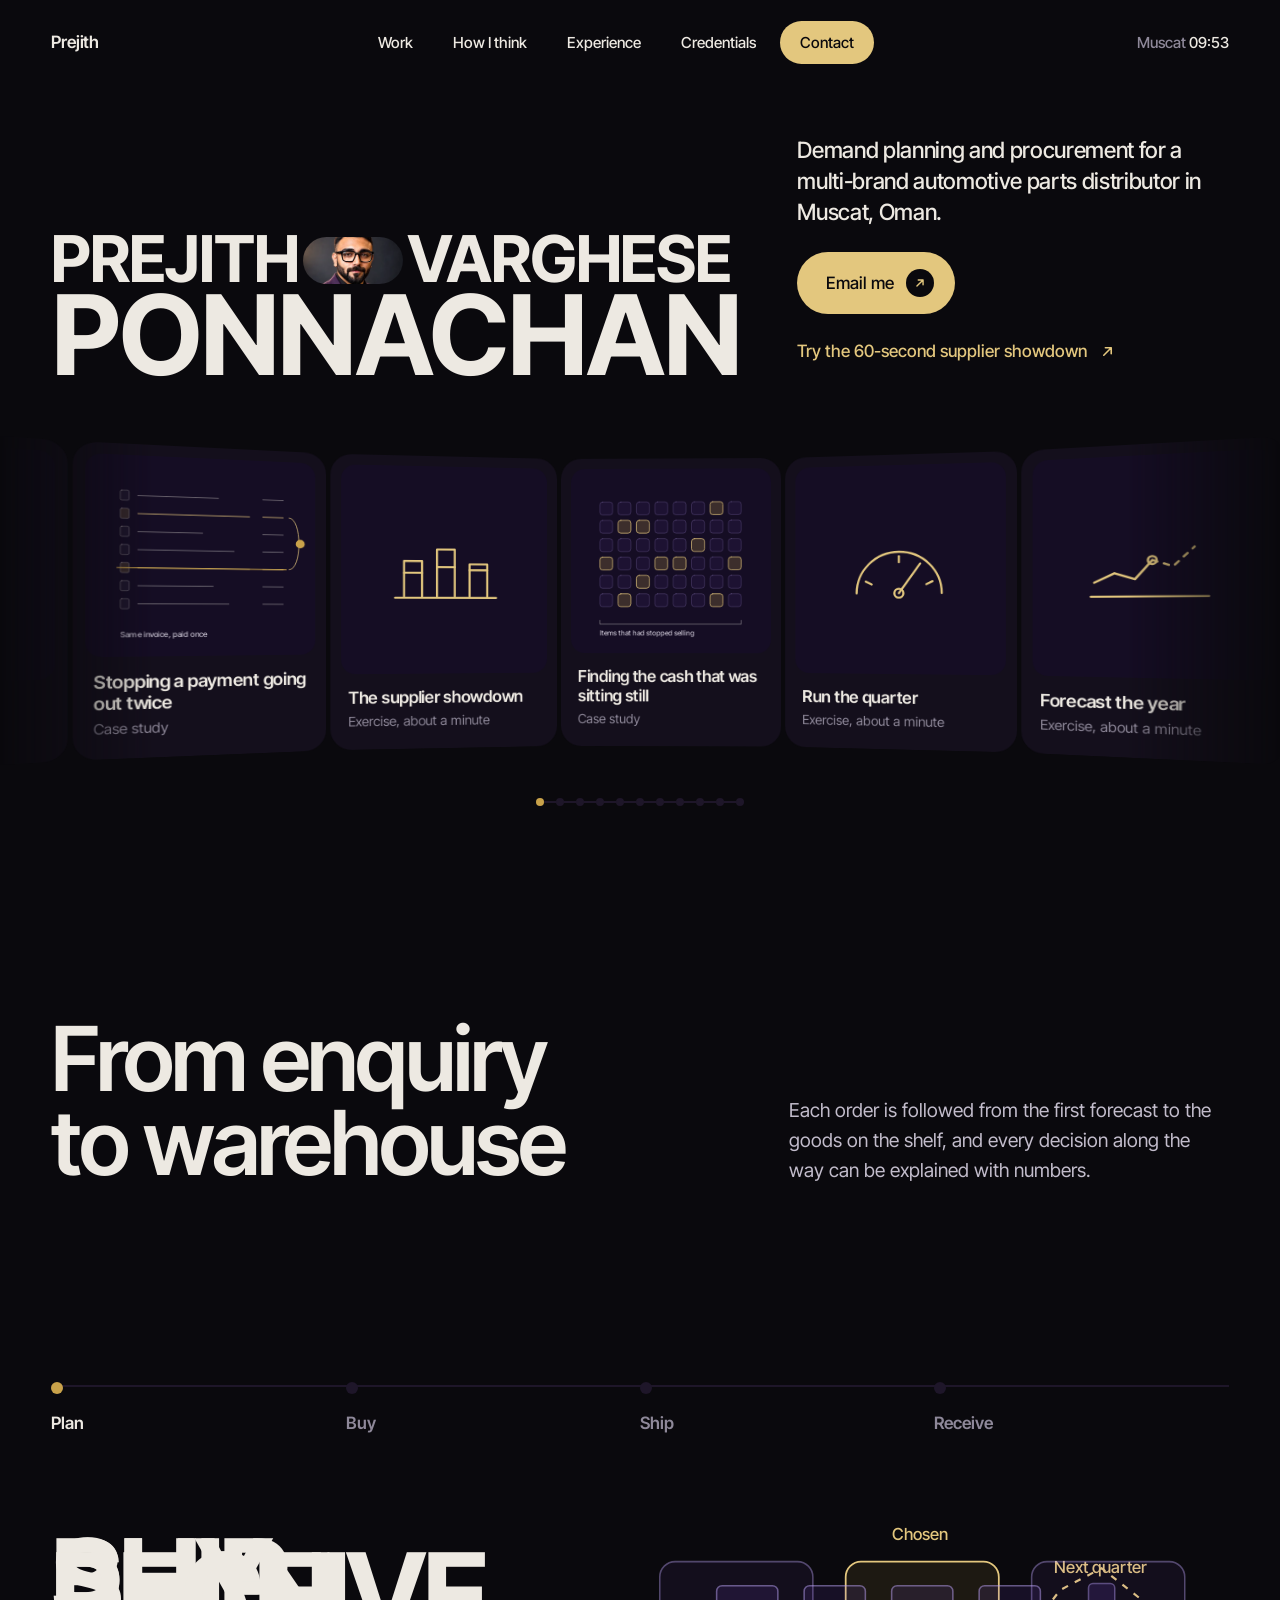
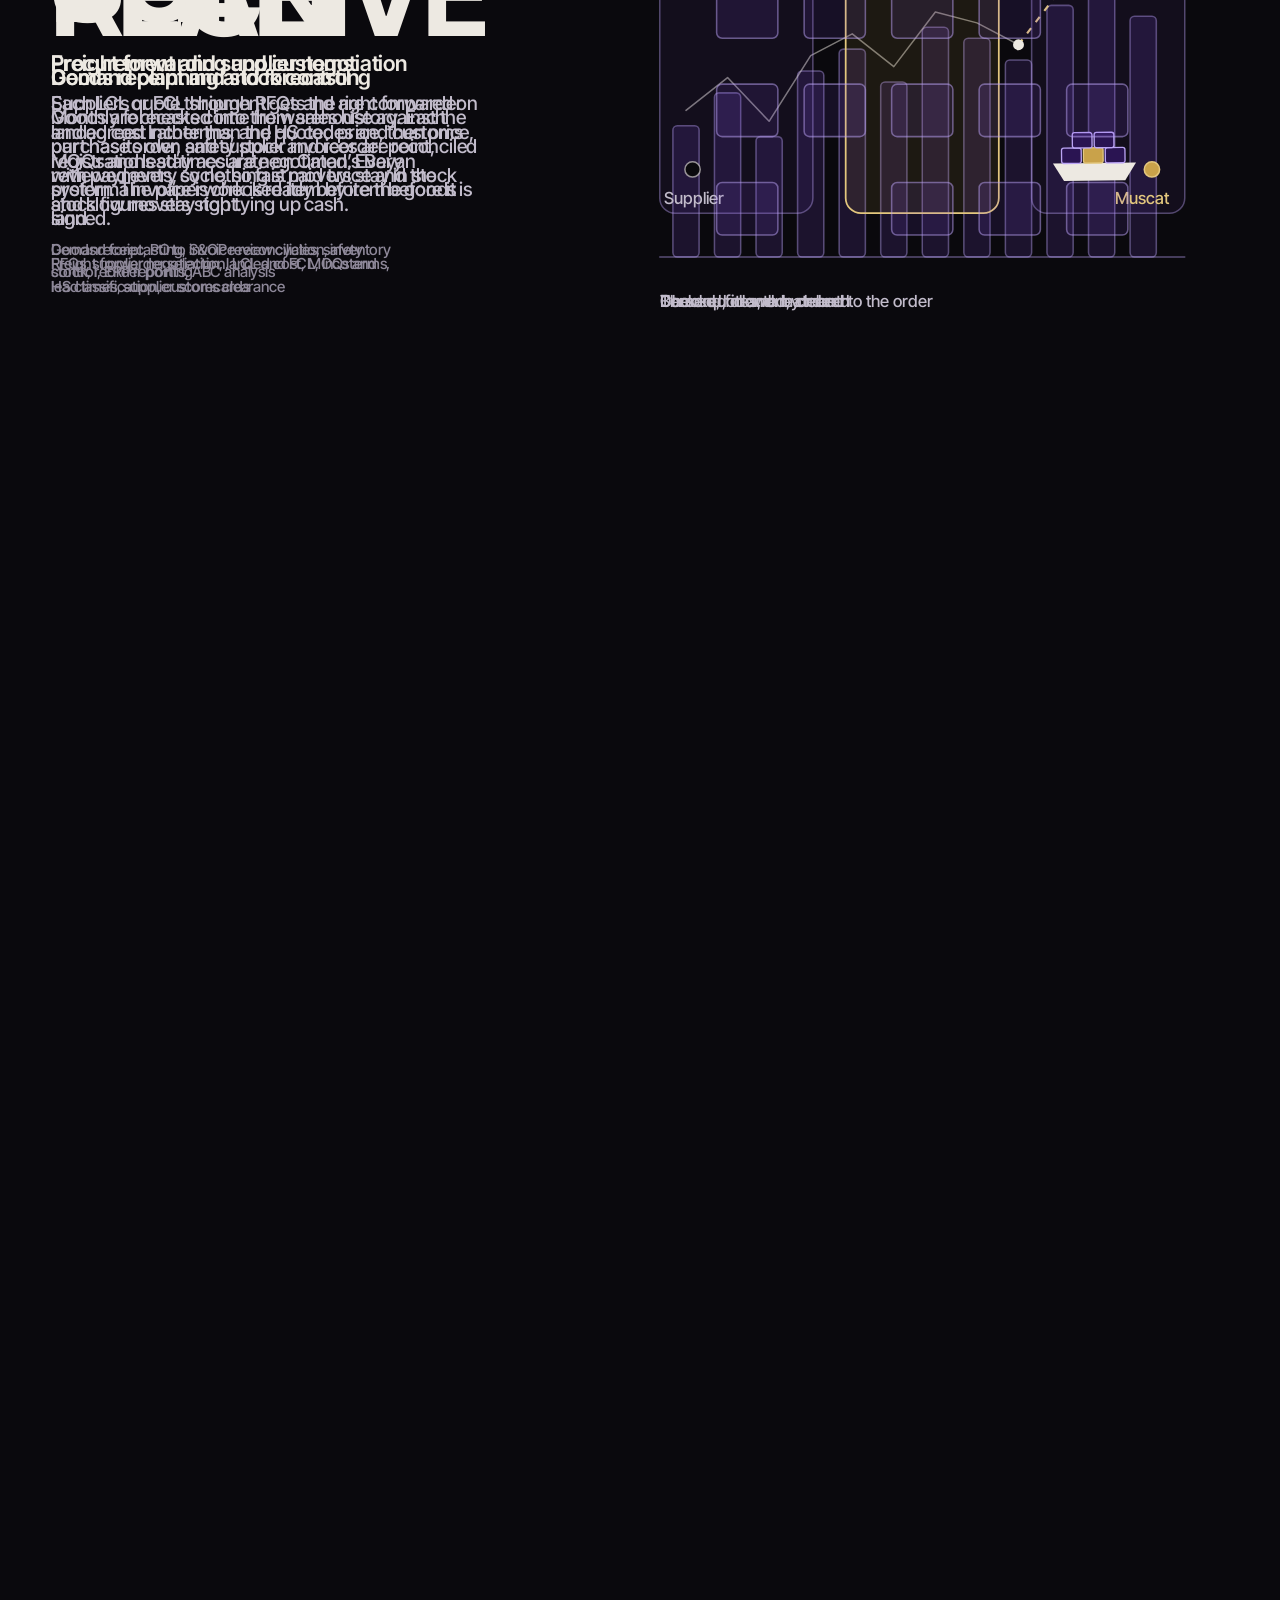
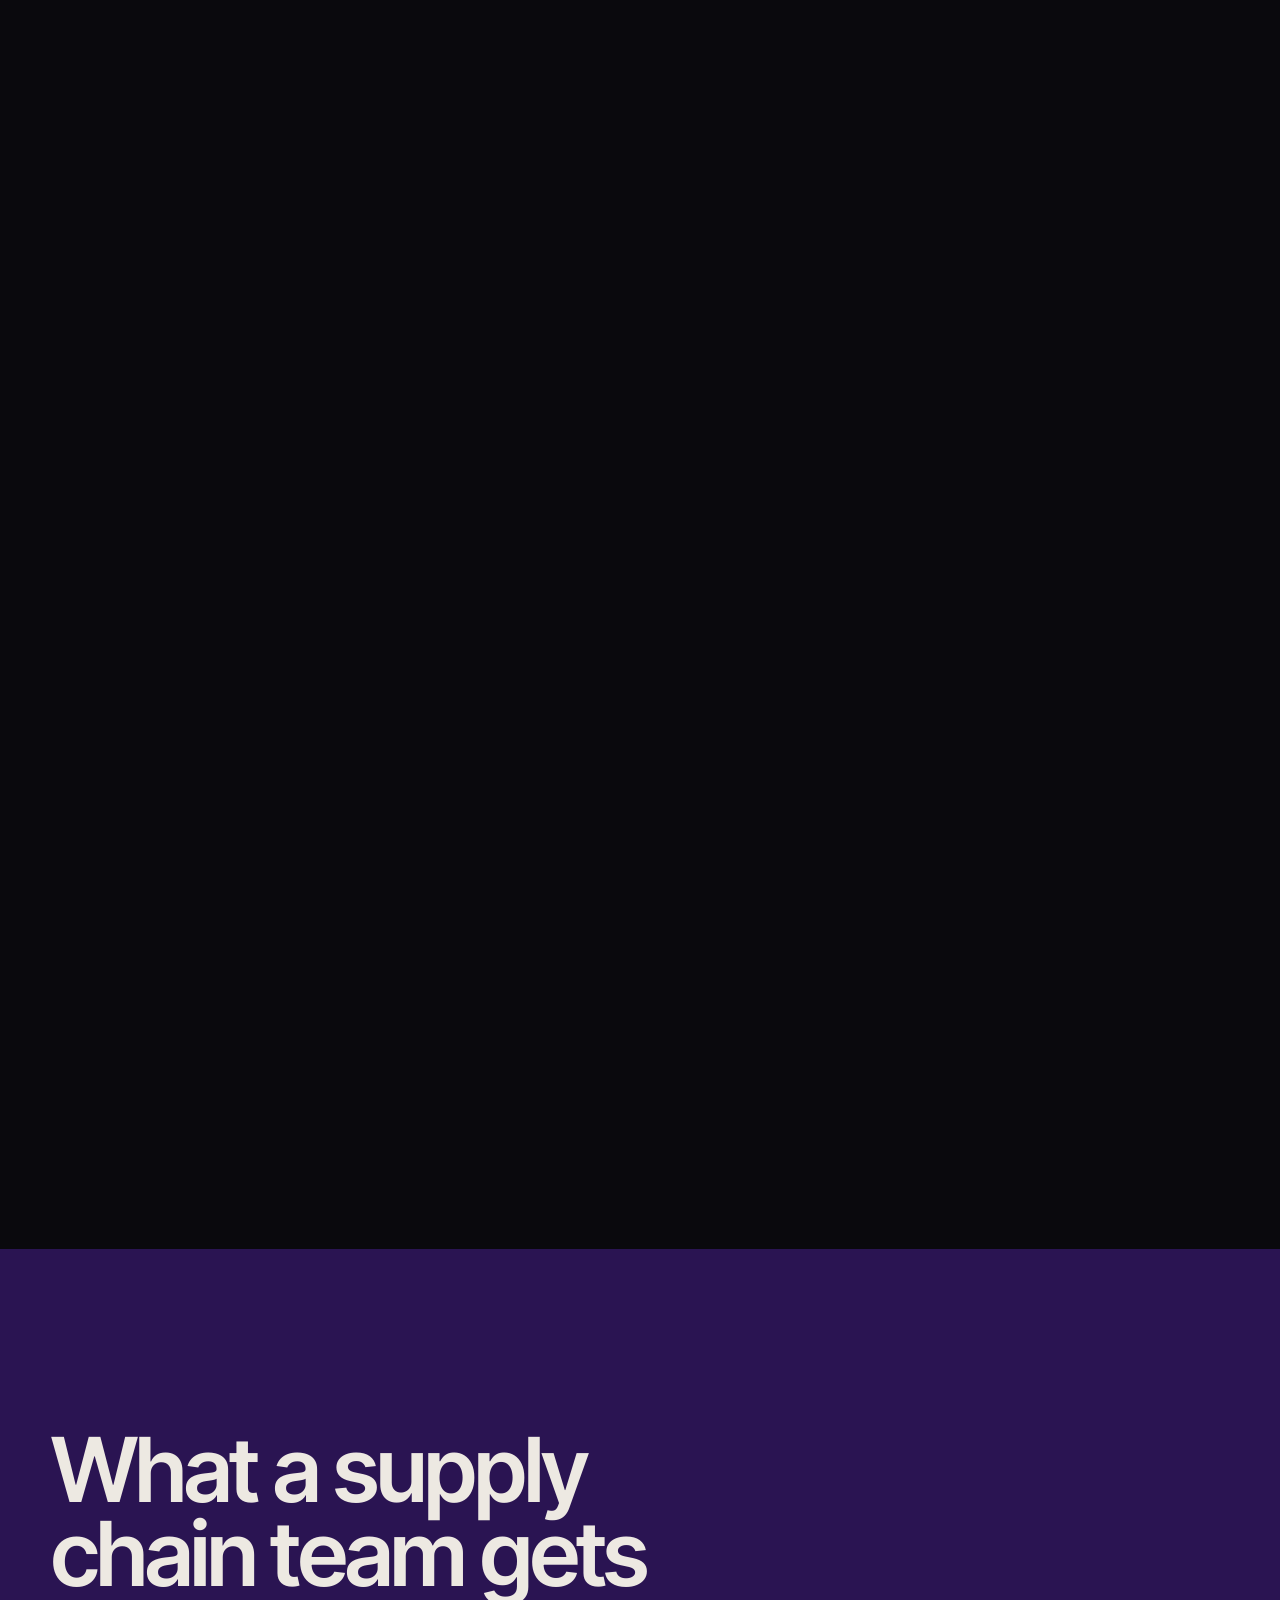
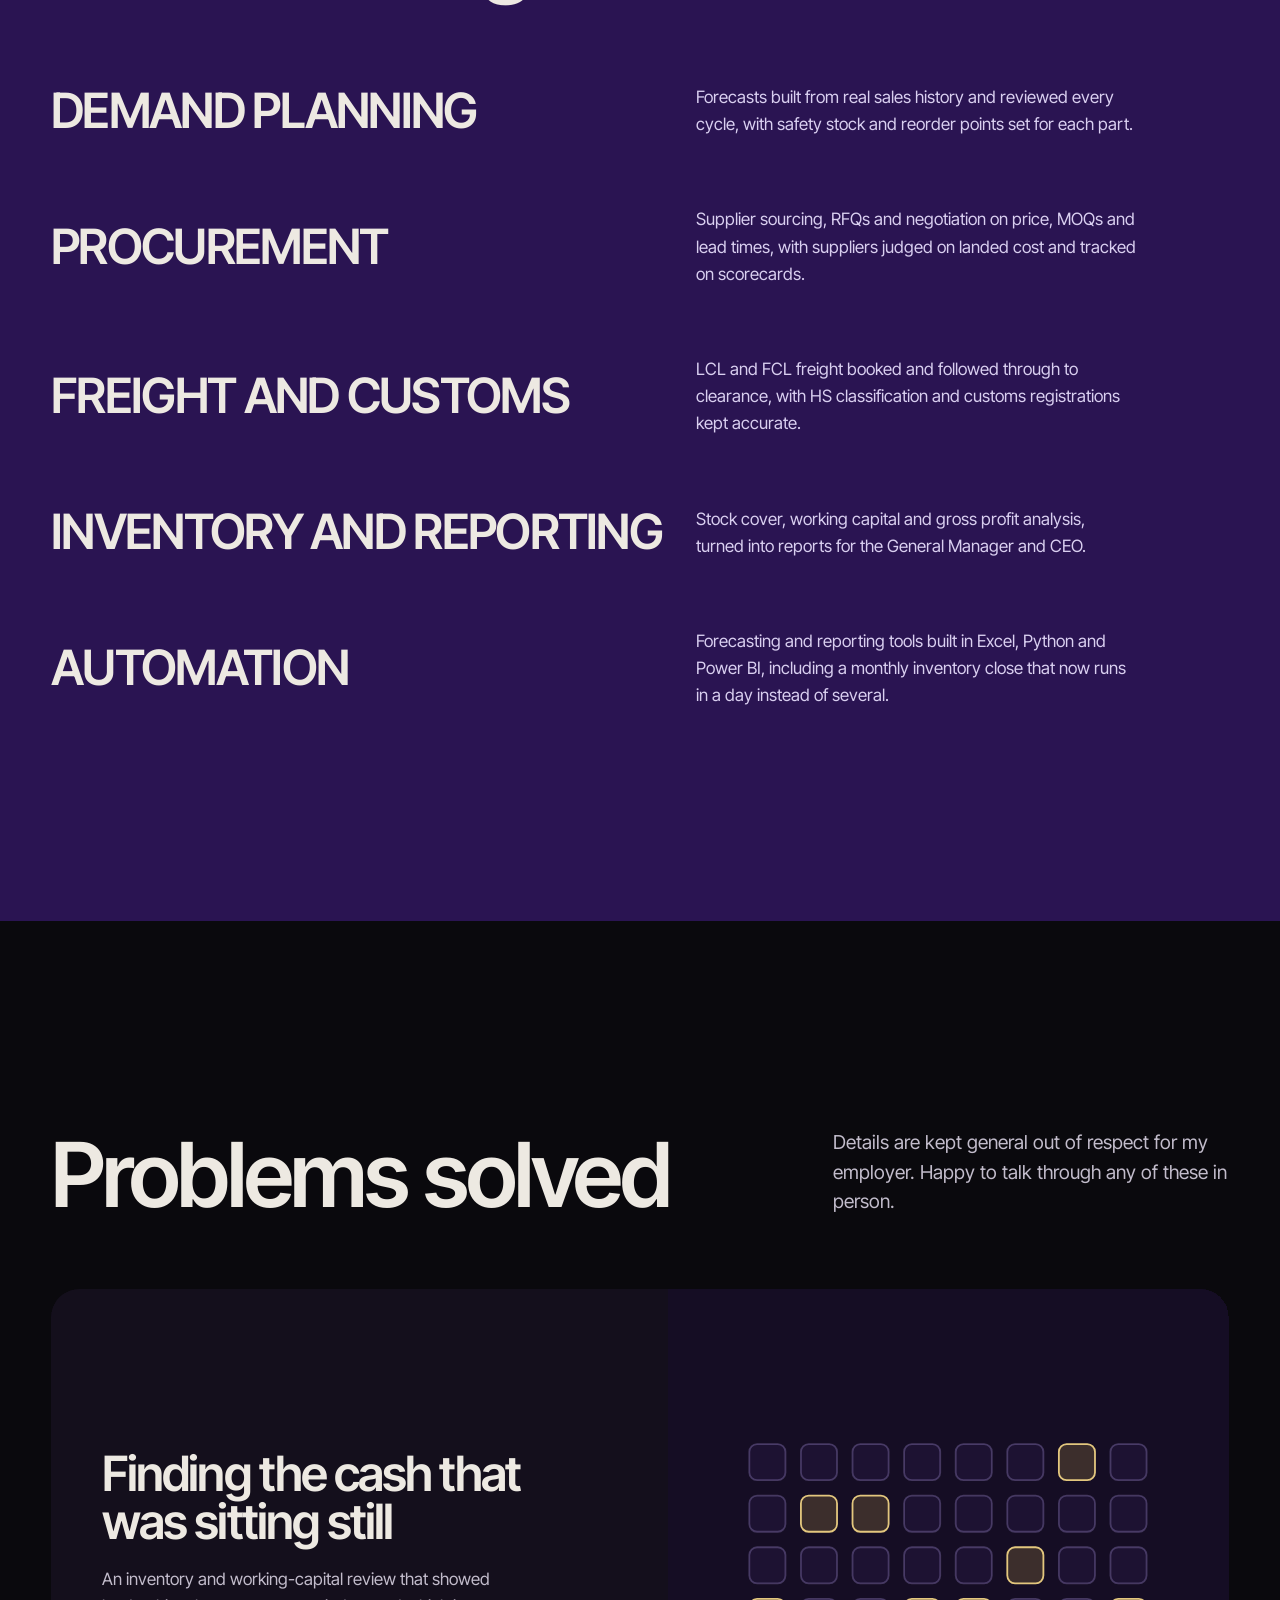
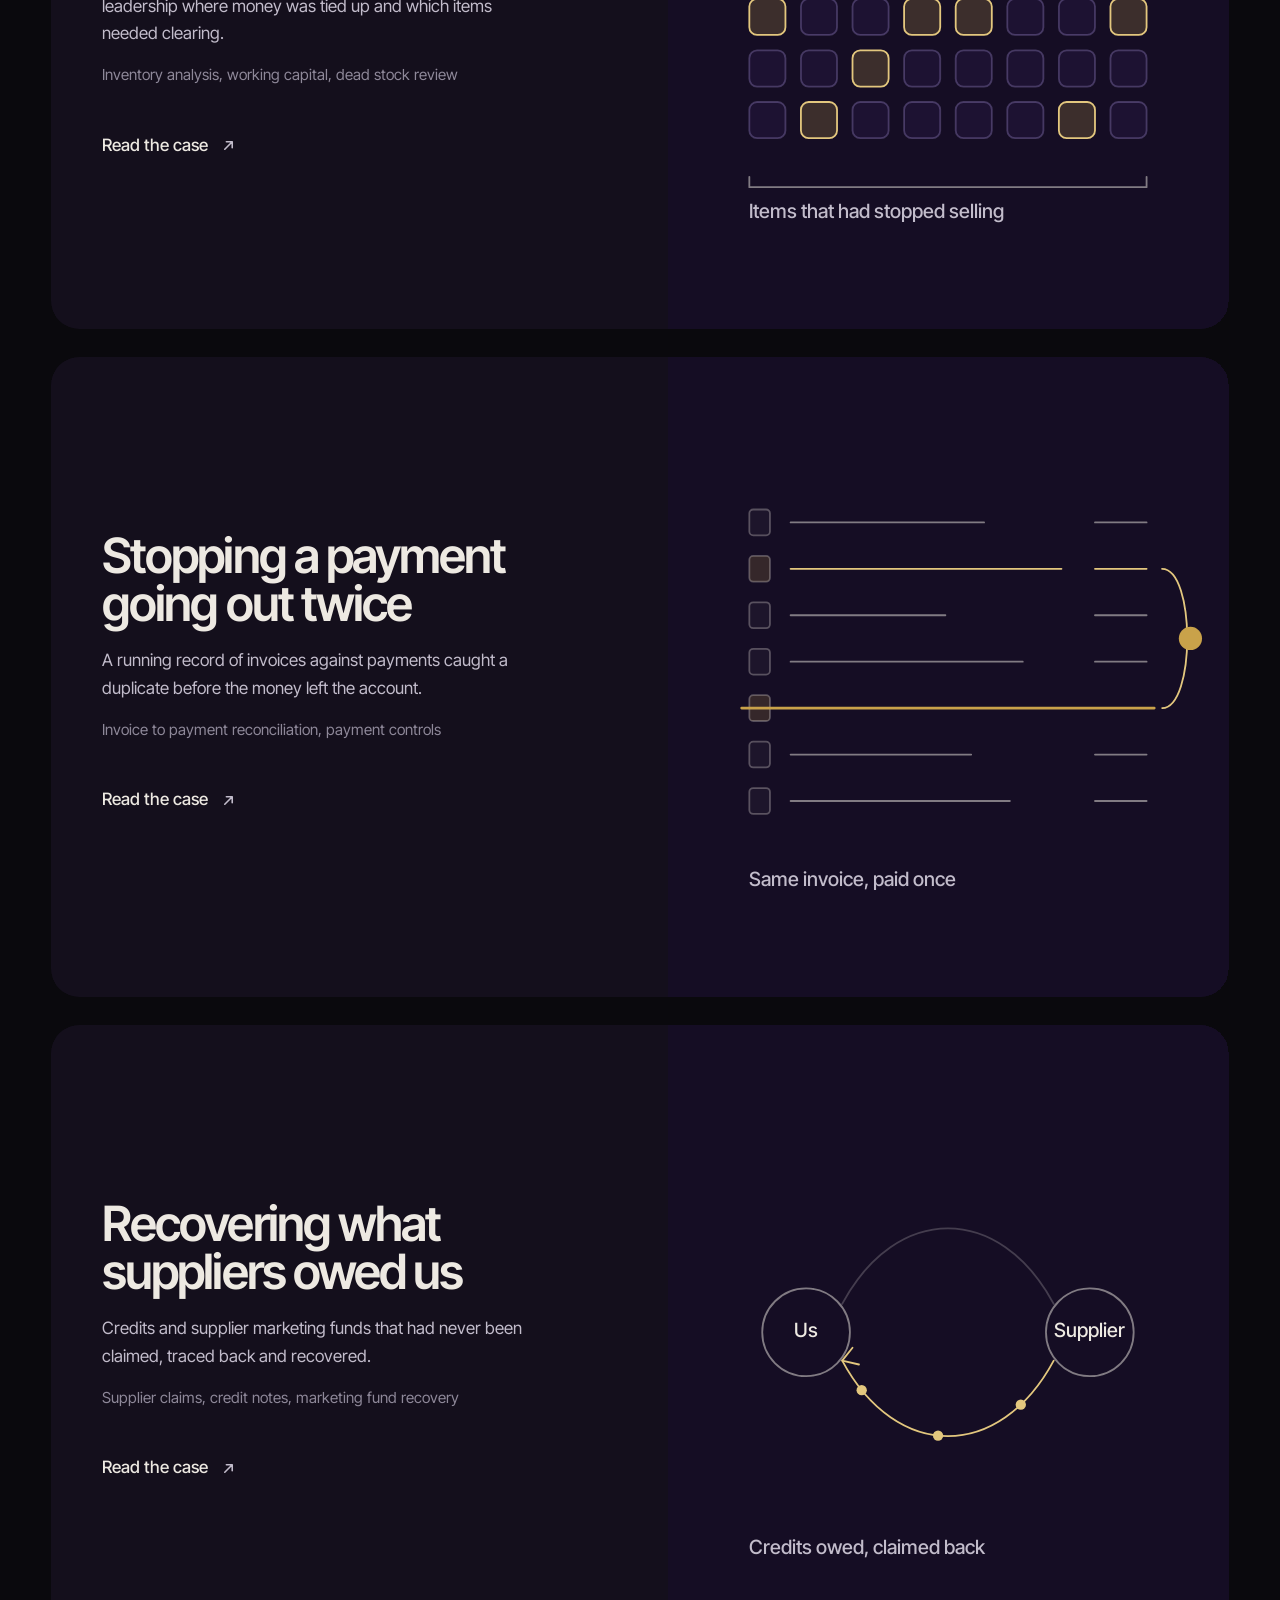
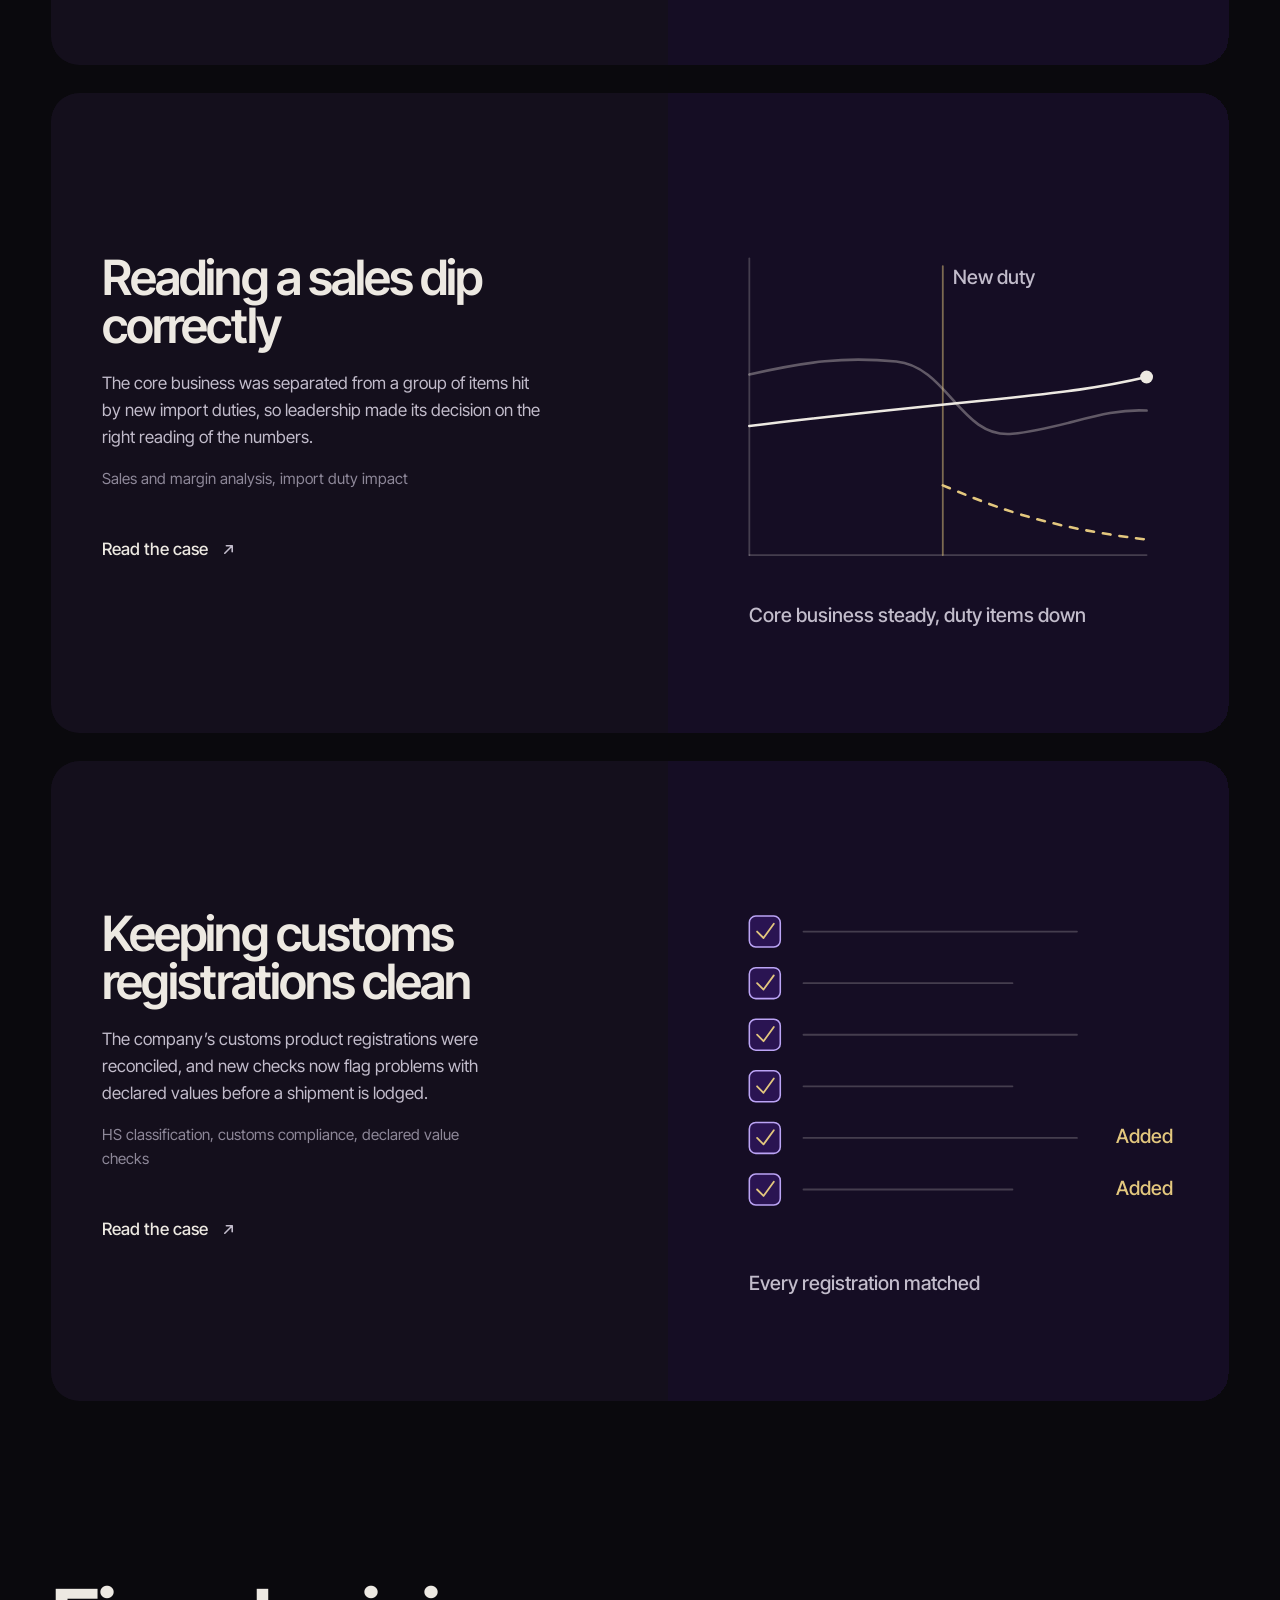
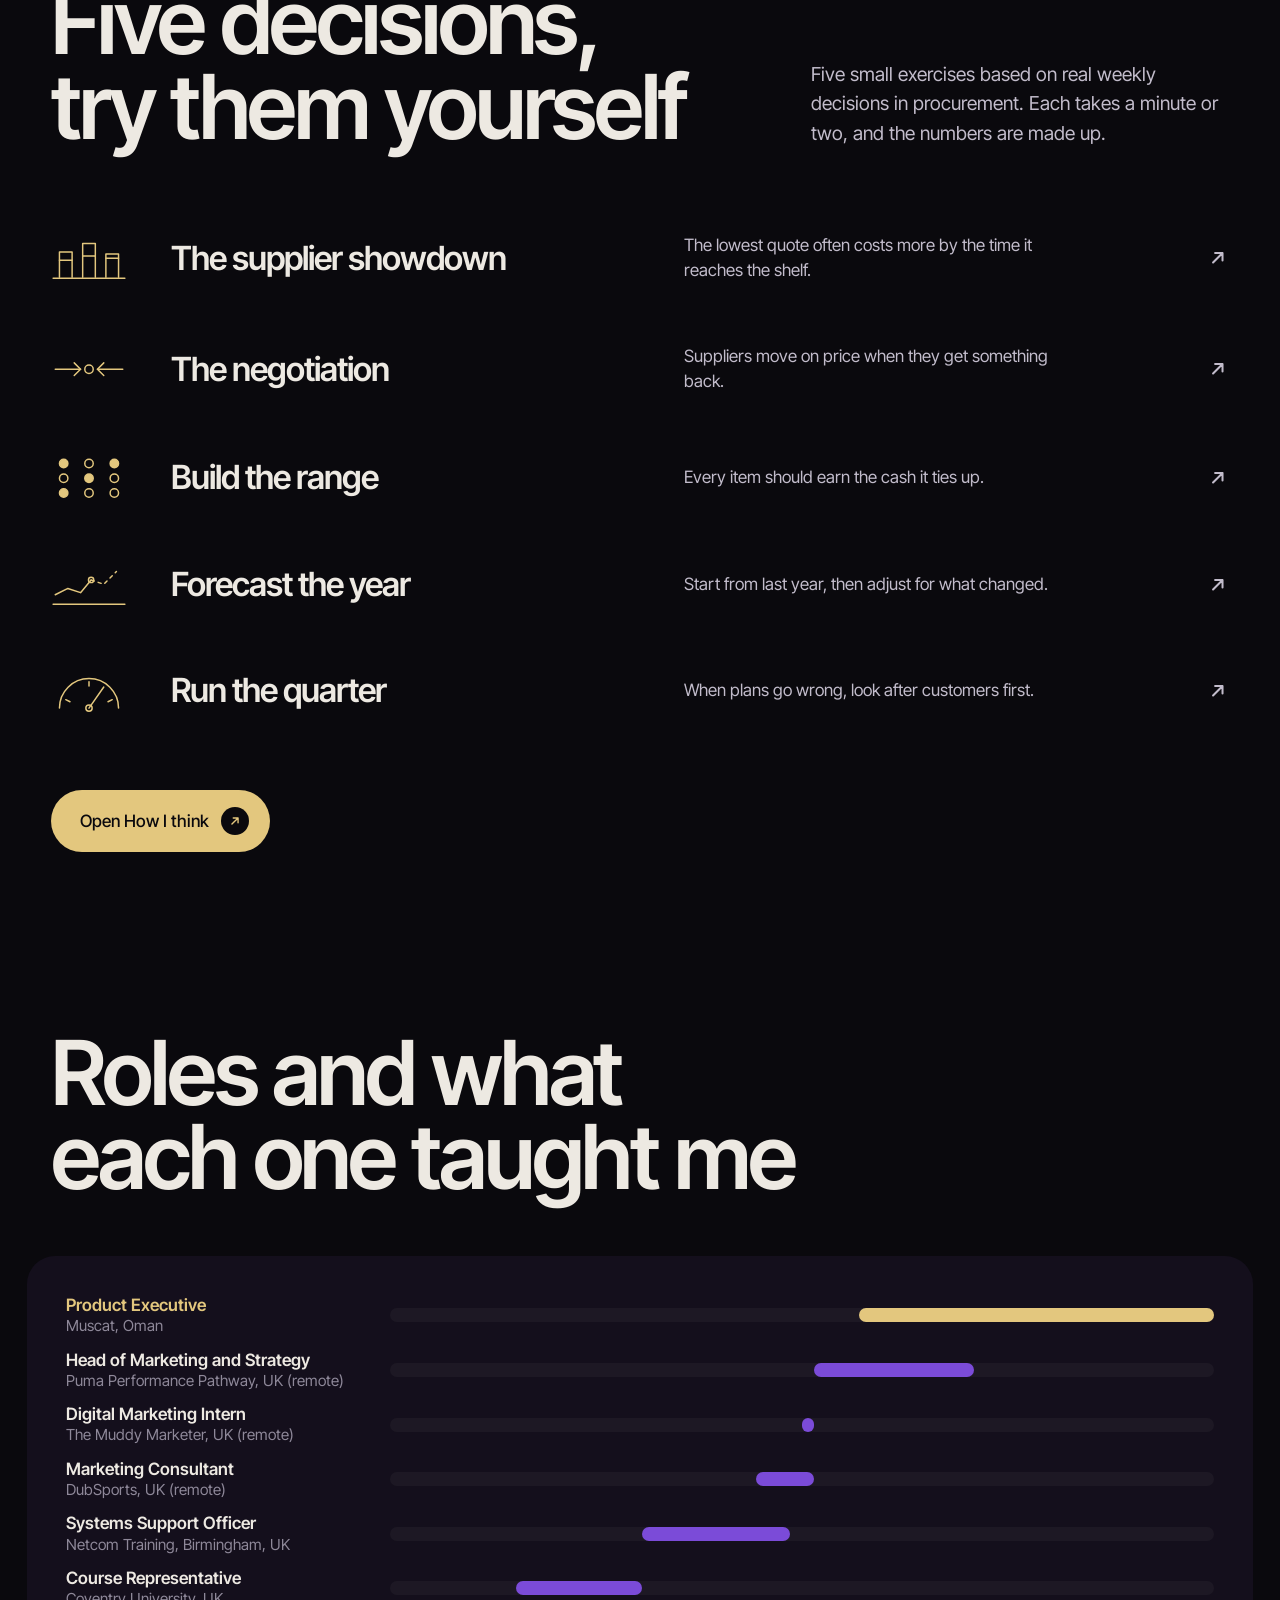
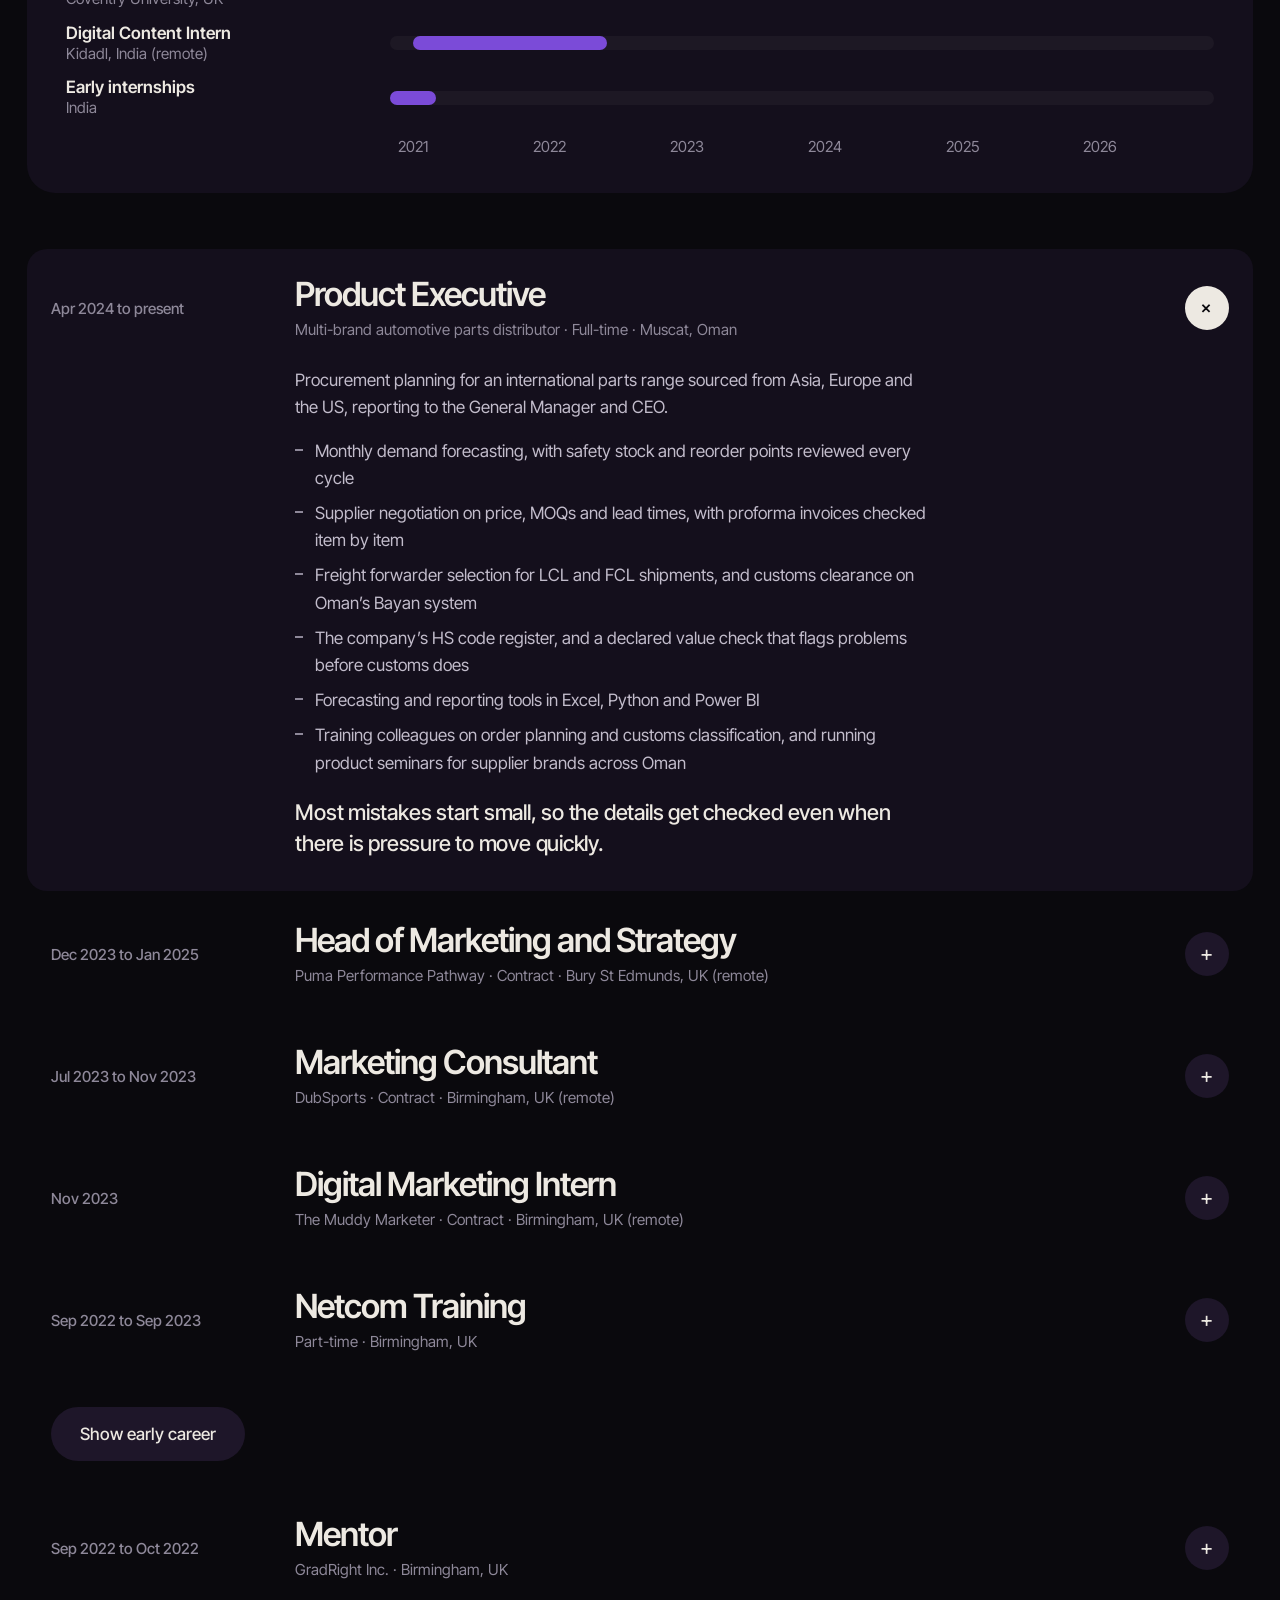
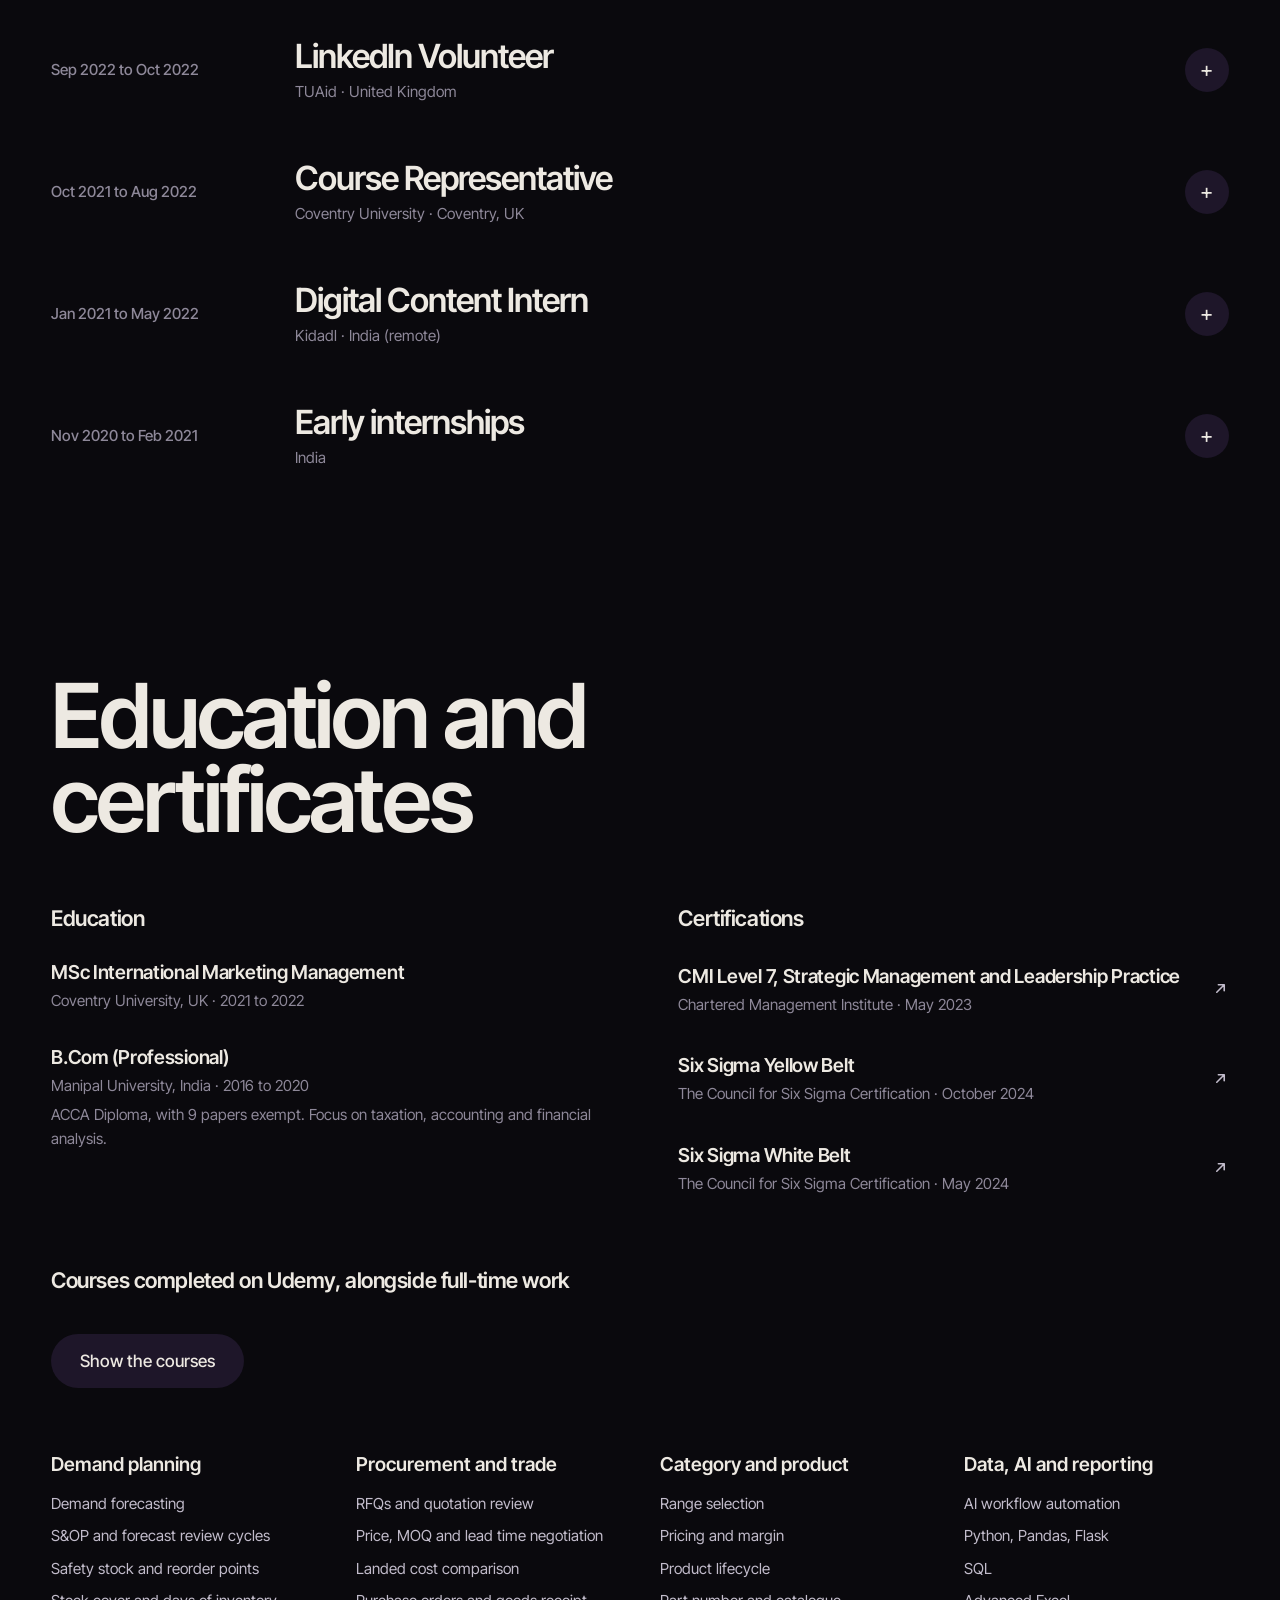
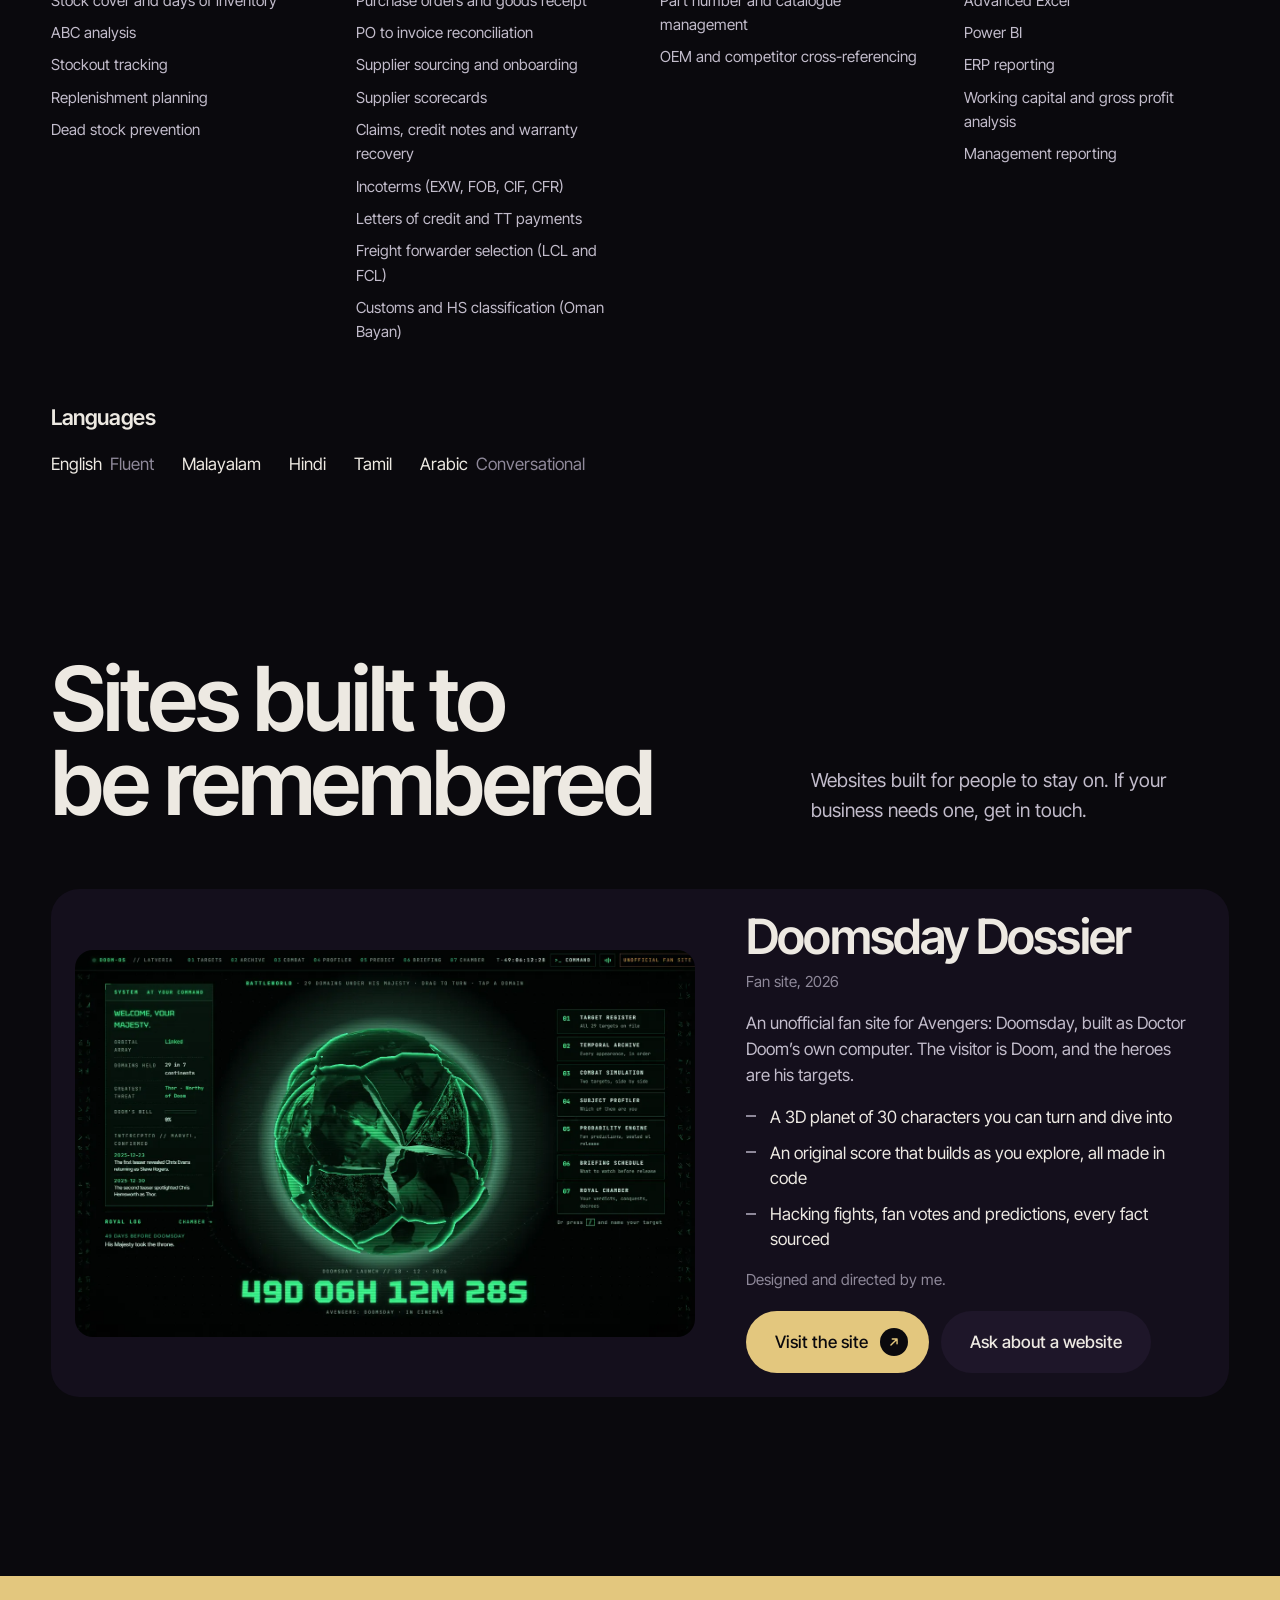
==== commit 7d1dfc69: "Work carousel in the hero, quieter chrome, one arrow, 4px spacing" ====
--- a/index.html
+++ b/index.html
@@ -117,7 +117,7 @@
 ::-webkit-scrollbar{width:10px;height:10px}::-webkit-scrollbar-track{background:var(--bg)}::-webkit-scrollbar-thumb{background:#4A2F7A;border-radius:10px;border:2px solid var(--bg)}::-webkit-scrollbar-thumb:hover{background:var(--gold)}
 input,textarea{caret-color:var(--gold)}
 :focus-visible{outline:2px solid var(--gold);outline-offset:4px}
-.skip{position:absolute;left:-9999px;top:12px;z-index:999;background:var(--text);color:var(--bg);padding:10px 16px;border-radius:8px}
+.skip{position:absolute;left:-9999px;top:12px;z-index:999;background:var(--text);color:var(--bg);padding:12px 16px;border-radius:8px}
 .skip:focus{left:12px}
 .wrap{width:100%;max-width:1480px;margin:0 auto;padding:0 var(--gut)}
 
@@ -127,13 +127,13 @@
 .nav-in{display:flex;align-items:center;justify-content:space-between;height:84px}
 .brand{font:600 var(--fs-body) var(--sans);letter-spacing:-.01em;text-decoration:none;padding:12px 0}
 .brand sup{font-size:.55em;color:var(--gold);margin-left:2px}
-.links{display:flex;gap:6px;align-items:center}
-.links a{position:relative;text-decoration:none;font:500 var(--fs-sm) var(--sans);padding:8px 14px;border-radius:999px;transition:background .3s}
+.links{display:flex;gap:8px;align-items:center}
+.links a{position:relative;text-decoration:none;font:500 var(--fs-sm) var(--sans);padding:8px 16px;border-radius:999px;transition:background .3s}
 .links a:hover{background:rgba(237,233,226,.07)}
-.nav-right{display:flex;align-items:center;gap:18px}
+.nav-right{display:flex;align-items:center;gap:20px}
 .clock{font:500 var(--fs-sm) var(--sans);color:var(--dim)}
 .clock b{color:var(--text);font-weight:500}
-.nav .cta-pill{background:var(--gold2);color:var(--bg);padding:10px 18px}
+.nav .cta-pill{background:var(--gold2);color:var(--bg);padding:12px 20px}
 .nav .cta-pill:hover{background:var(--purple-soft)}
 .nav-bg{position:absolute;inset:0;z-index:-1;background:rgba(10,9,13,.82);backdrop-filter:blur(14px);-webkit-backdrop-filter:blur(14px);opacity:0;transition:opacity .4s}
 .nav.solid .nav-bg{opacity:1}
@@ -142,7 +142,7 @@
   .links,.clock{display:none}
   .menu-btn{display:inline-block}
   .links.open{display:flex;position:fixed;inset:0;z-index:-1;flex-direction:column;align-items:flex-start;justify-content:center;gap:4px;padding:0 var(--gut);background:var(--bg0)}
-  .links.open a{font:600 clamp(2.4rem,11vw,4rem)/1.05 var(--sans);letter-spacing:-.03em;padding:6px 0;background:none}
+  .links.open a{font:600 clamp(2.4rem,11vw,4rem)/1.05 var(--sans);letter-spacing:-.03em;padding:8px 0;background:none}
   .links.open a.cta-pill{color:var(--gold2);background:none}
 }
 
@@ -150,25 +150,26 @@
 .roll{display:inline-flex;overflow:hidden;vertical-align:top;line-height:1.25}
 .roll>span{display:block;position:relative;transition:transform .5s cubic-bezier(.76,0,.24,1)}
 .roll>span::after{content:attr(data-t);position:absolute;left:0;top:100%}
-a:hover>.roll>span,button:hover>.roll>span,.roll-host:hover .roll>span{transform:translateY(-100%)}
 
 /* ---------- buttons ---------- */
-.btn{display:inline-flex;align-items:center;gap:12px;border-radius:999px;padding:16px 18px 16px 26px;font:500 var(--fs-body) var(--sans);text-decoration:none;border:1px solid transparent;cursor:pointer;transition:background .3s,color .3s,border-color .3s}
+.btn{display:inline-flex;align-items:center;gap:12px;border-radius:999px;padding:16px 20px 16px 28px;font:500 var(--fs-body) var(--sans);text-decoration:none;border:1px solid transparent;cursor:pointer;transition:background .3s,color .3s,border-color .3s}
 .btn:active{transform:scale(.97)}
 .btn{transition:background .3s,color .3s,transform 160ms cubic-bezier(.23,1,.32,1)}
 .btn-primary{background:var(--gold2);color:var(--bg)}
 .btn-primary:hover{background:#EFD99A}
-.btn-primary::after{content:"\2197";display:grid;place-items:center;width:28px;height:28px;border-radius:50%;background:var(--bg);color:var(--gold2);font-size:var(--fs-sm);transition:transform .4s}
+.btn-primary::after{content:"";display:block;width:28px;height:28px;border-radius:50%;background:var(--bg) url("data:image/svg+xml,%3Csvg xmlns='http://www.w3.org/2000/svg' viewBox='0 0 16 16'%3E%3Cpath d='M4.5 11.5l7-7M6 4.5h5.5V10' fill='none' stroke='%23E3C77E' stroke-width='1.6' stroke-linecap='round' stroke-linejoin='round'/%3E%3C/svg%3E") center/14px no-repeat;color:var(--gold2);font-size:var(--fs-sm);transition:transform .4s}
 .btn-primary:hover::after{transform:rotate(45deg)}
-.btn-secondary{background:var(--bg3);color:var(--text);padding-right:26px}
+.btn-secondary{background:var(--bg3);color:var(--text);padding-right:28px}
 .btn-secondary:hover{background:var(--bg4)}
 
 /* ---------- reveal helpers ---------- */
 .ln{display:block;overflow:hidden;padding-bottom:.04em;margin-bottom:-.04em}
 .ln>span{display:block;will-change:transform}
-.js [data-split] .w{display:inline-block;overflow:hidden;vertical-align:top;padding:0 .08em .12em;margin:0 -.08em -.12em}
-.js [data-split] .w>span{display:inline-block;transform:translateY(110%);transition:transform 1s cubic-bezier(.16,1,.3,1);transition-delay:calc(var(--i) * 35ms)}
-.js [data-split].in .w>span{transform:none}
+.js [data-split] .w{display:inline}
+.js [data-split] .w>span{display:inline}
+.js [data-split]{opacity:0;transform:translateY(24px);transition:opacity .8s cubic-bezier(.23,1,.32,1),transform .9s cubic-bezier(.16,1,.3,1)}
+.js [data-split].in{opacity:1;transform:none}
+@media (prefers-reduced-motion:reduce){.js [data-split]{opacity:1!important;transform:none!important;transition:none!important}}
 .js .rv{opacity:0;transform:translateY(28px);transition:opacity .9s ease,transform 1.1s cubic-bezier(.16,1,.3,1)}
 .js .rv.in{opacity:1;transform:none}
 @media (prefers-reduced-motion:reduce){.js [data-split] .w>span,.js .rv{transform:none!important;opacity:1!important;transition:none!important}}
@@ -177,23 +178,22 @@
 section{position:relative}
 .sec{padding:var(--pad) 0}
 .h2{overflow-wrap:anywhere;font:600 var(--fs-h2)/.94 var(--sans);letter-spacing:-.035em;max-width:14ch;text-wrap:balance}
-.lede{color:var(--text2);font-size:var(--fs-lead);line-height:1.55;max-width:52ch;margin-top:26px}
+.lede{color:var(--text2);font-size:var(--fs-lead);line-height:1.55;max-width:52ch;margin-top:28px}
 .head-row{display:grid;grid-template-columns:1fr auto;align-items:end;gap:32px}
 
 /* ---------- hero ---------- */
-.hero{display:flex;flex-direction:column;padding:clamp(124px,16vh,180px) 0 16px;overflow:hidden;position:relative}
-.hero::before{content:"";position:absolute;inset:0;background:radial-gradient(70% 70% at 30% 92%,rgba(123,75,216,.34),rgba(123,75,216,0) 70%);-webkit-mask-image:linear-gradient(to bottom,#000 40%,transparent);mask-image:linear-gradient(to bottom,#000 40%,transparent);pointer-events:none} /* taste-skill-ignore: the one brand light, purple */
-.hfoot{display:grid;grid-template-columns:minmax(0,1.3fr) minmax(0,1fr);gap:24px 48px;align-items:end;margin-top:5vh}
+.hero{display:flex;flex-direction:column;padding:clamp(120px,15vh,160px) 0 24px;overflow:hidden;position:relative}
+.hfoot{display:flex;flex-direction:column;gap:24px;margin:0;padding-bottom:8px}
 .hlead{font:500 var(--fs-statement)/1.38 var(--sans);letter-spacing:-.015em;max-width:46ch}
-.hact{display:flex;flex-wrap:wrap;align-items:center;justify-content:flex-end;gap:16px 28px}
+.hact{display:flex;flex-wrap:wrap;align-items:center;gap:16px 28px}
 .hact .try{margin-top:0}
 .js .hero .hfoot>*{opacity:0;transform:translateY(20px);transition:opacity .9s,transform 1.1s cubic-bezier(.16,1,.3,1)}
 .hero.go .hfoot>*{opacity:1;transform:none}
 .hero.go .hfoot>*:nth-child(2){transition-delay:.12s}
-@media (max-width:980px){.hfoot{grid-template-columns:1fr}.hact{justify-content:flex-start}}
-.hero>.wrap:not(.meta){flex:1;display:flex;flex-direction:column;justify-content:flex-end}
+@media (max-width:980px){.hero>.wrap{grid-template-columns:1fr}}
+.hero>.wrap{display:grid;grid-template-columns:minmax(0,1.6fr) minmax(0,1fr);align-items:end;gap:24px 56px}
 .hname{margin:0;font-weight:700;text-transform:uppercase;letter-spacing:-.04em;line-height:.84;white-space:nowrap}
-.hname .ln{font-size:10vw}
+.hname .ln{font-size:6vw}
 .hname .ln>span{display:inline-block}
 .hname .l2{text-align:right}
 .hname .pic{display:inline-block;vertical-align:middle;width:1.55em;height:.74em;margin:0 .06em;border-radius:.37em;overflow:hidden;position:relative;top:-.06em;transition:width 1.4s cubic-bezier(.76,0,.24,1) .5s}
@@ -207,14 +207,14 @@
 
 /* ---------- services index ---------- */
 .svc{margin-top:56px;display:grid;gap:4px}
-.svc li{position:relative;display:grid;grid-template-columns:minmax(0,1.15fr) minmax(0,1fr);gap:32px;align-items:center;padding:30px 28px;border-radius:20px;overflow:hidden;cursor:default}
+.svc li{position:relative;display:grid;grid-template-columns:minmax(0,1.15fr) minmax(0,1fr);gap:32px;align-items:center;padding:32px 28px;border-radius:20px;overflow:hidden;cursor:default}
 .svc li::before{content:"";position:absolute;inset:0;background:var(--bg2);opacity:0;transition:opacity .45s}
 .svc li>*{position:relative;transition:color .45s,transform .6s cubic-bezier(.16,1,.3,1)}
 .svc h3{font:600 var(--fs-h3)/1 var(--sans);letter-spacing:-.035em;text-transform:uppercase}
 .svc p{color:var(--text2);max-width:44ch;font-size:var(--fs-body)}
 .svc li:hover::before{opacity:1}
 .svc li:hover h3{color:var(--gold2);transform:translateX(12px)}
-@media (max-width:980px){.svc li{grid-template-columns:1fr;gap:10px;padding:22px 4px}.svc li::before{display:none}}
+@media (max-width:980px){.svc li{grid-template-columns:1fr;gap:12px;padding:24px 4px}.svc li::before{display:none}}
 
 /* ---------- stacked work ---------- */
 .stack{margin-top:72px;display:flex;flex-direction:column;gap:28px}
@@ -233,7 +233,7 @@
 .acc summary::-webkit-details-marker{display:none}
 .acc .when{font:500 var(--fs-sm) var(--sans);color:var(--dim)}
 .acc .role{font:600 var(--fs-h4)/1.05 var(--sans);letter-spacing:-.03em}
-.acc .org{display:block;font:400 var(--fs-sm) var(--sans);color:var(--dim);letter-spacing:0;margin-top:6px}
+.acc .org{display:block;font:400 var(--fs-sm) var(--sans);color:var(--dim);letter-spacing:0;margin-top:8px}
 .acc .plus{width:44px;height:44px;border-radius:50%;background:var(--bg3);display:grid;place-items:center;transition:transform .5s cubic-bezier(.76,0,.24,1),background .3s}
 .acc .plus::before{content:"+";font-size:var(--fs-quote);line-height:1}
 .acc details[open] .plus{transform:rotate(45deg);background:var(--text);color:var(--bg)}
@@ -241,38 +241,38 @@
 .acc .body{display:grid;grid-template-columns:220px minmax(0,1fr) 44px;gap:24px;padding:0 24px 32px}
 .acc .body>div{grid-column:2;max-width:64ch;animation:open .6s cubic-bezier(.16,1,.3,1)}
 .acc .body p{color:var(--text2)}
-.acc .body .learnt{margin-top:18px;font:500 var(--fs-quote)/1.45 var(--sans);letter-spacing:-.01em;color:var(--gold2)}
+.acc .body .learnt{margin-top:20px;font:500 var(--fs-quote)/1.45 var(--sans);letter-spacing:-.01em;color:var(--text)}
 .acc .sub{margin-top:12px;color:var(--dim);font-size:var(--fs-sm)}
 .acc .sub b{color:var(--text);font-weight:500}
 @keyframes open{from{opacity:0;transform:translateY(-8px)}}
 .early-btn{margin-top:28px}
-@media (max-width:980px){.acc summary{grid-template-columns:1fr 44px;padding:22px 20px}.acc .body{grid-template-columns:1fr;padding:0 20px 26px}.acc .when{grid-column:1/-1;order:-1}.acc .body>div{grid-column:1}.acc .body .learnt{font-size:var(--fs-lead)}}
+@media (max-width:980px){.acc summary{grid-template-columns:1fr 44px;padding:24px 20px}.acc .body{grid-template-columns:1fr;padding:0 20px 28px}.acc .when{grid-column:1/-1;order:-1}.acc .body>div{grid-column:1}.acc .body .learnt{font-size:var(--fs-lead)}}
 
 /* ---------- credentials ---------- */
 .cred{display:grid;grid-template-columns:1fr 1fr;gap:clamp(40px,6vw,96px);margin-top:64px}
-.cred h3,.sub-h{font:600 var(--fs-quote)/1.2 var(--sans);letter-spacing:-.02em;color:var(--text);margin-bottom:10px}
+.cred h3,.sub-h{font:600 var(--fs-quote)/1.2 var(--sans);letter-spacing:-.02em;color:var(--text);margin-bottom:12px}
 .rows li{padding:16px 0}
 .rows b{display:block;font:600 var(--fs-lead)/1.3 var(--sans);letter-spacing:-.015em;color:var(--text)}
 .rows span{display:block;color:var(--dim);font-size:var(--fs-sm);margin-top:4px}
 .certs a{display:flex;justify-content:space-between;align-items:center;gap:20px;text-decoration:none}
-.certs a i{font-style:normal;color:var(--gold2);transition:transform .4s}
+.certs a i{font-style:normal;color:var(--text2);transition:transform .4s}
 .certs a:hover i{transform:rotate(45deg)}
 .certs a:hover b{color:var(--gold2)}
 .cprev{position:fixed;left:0;top:0;z-index:85;width:220px;border-radius:12px;overflow:hidden;pointer-events:none;opacity:0;transform:scale(.8);transition:opacity .3s,transform .4s cubic-bezier(.16,1,.3,1);box-shadow:0 30px 80px rgba(0,0,0,.6);display:none} /* taste-skill-ignore: floats over the page */
 .cprev.on{opacity:1;transform:scale(1)}
 .fine .cprev{display:block}
 .courses-list{margin-top:56px}
-.cgroup{display:grid;grid-template-columns:220px 1fr;gap:24px;padding:22px 0}
-.cgroup h4{font:600 var(--fs-body)/1.4 var(--sans);color:var(--gold2)}
-.cgroup ul{display:grid;grid-template-columns:1fr 1fr;gap:14px 40px}
+.cgroup{display:grid;grid-template-columns:220px 1fr;gap:24px;padding:24px 0}
+.cgroup h4{font:600 var(--fs-body)/1.4 var(--sans);color:var(--text2)}
+.cgroup ul{display:grid;grid-template-columns:1fr 1fr;gap:16px 40px}
 .cgroup li b{display:block;font-weight:500;line-height:1.35}
 .cgroup li span{display:block;color:var(--dim);font-size:var(--fs-sm)}
 .skills{display:grid;grid-template-columns:repeat(4,1fr);gap:40px;margin-top:64px}
-.skills h3{font:600 var(--fs-lead) var(--sans);color:var(--gold2);margin-bottom:12px}
-.skills li{color:var(--text2);font-size:var(--fs-sm);padding:5px 0}
-.langs{display:flex;flex-wrap:wrap;gap:10px;margin-top:20px}
-.langs li{padding:10px 18px;background:var(--bg2);border-radius:999px;font-size:var(--fs-sm)}
-.langs span{color:var(--dim);margin-left:6px}
+.skills h3{font:600 var(--fs-lead) var(--sans);color:var(--text);margin-bottom:12px}
+.skills li{color:var(--text2);font-size:var(--fs-sm);padding:4px 0}
+.langs{display:flex;flex-wrap:wrap;gap:8px 28px;margin-top:20px}
+.langs li{font-size:var(--fs-body)}
+.langs span{color:var(--dim);margin-left:8px}
 @media (max-width:980px){.cred,.cgroup{grid-template-columns:1fr}.cgroup ul{grid-template-columns:1fr}.skills{grid-template-columns:1fr 1fr}}
 @media (max-width:560px){.skills{grid-template-columns:1fr}}
 
@@ -283,14 +283,14 @@
 .talk .roll>span::after{color:var(--gold2)}
 .c-row{display:grid;grid-template-columns:1fr auto;align-items:center;gap:32px;margin-top:48px;padding-bottom:64px}
 .c-row p{color:var(--dim);max-width:40ch}
-.c-links{display:flex;gap:12px;flex-wrap:wrap;margin-top:22px}
+.c-links{display:flex;gap:12px;flex-wrap:wrap;margin-top:24px}
 .c-row>div{min-width:0}
 .c-links .btn{max-width:100%;white-space:normal;overflow-wrap:anywhere;text-align:left}
 @media (max-width:980px){.c-row{grid-template-columns:1fr}}
 
 /* ---------- how I work: the order's journey, held on screen while it plays ---------- */
 .journey{margin-top:72px}
-.j-route{position:relative;display:grid;grid-template-columns:repeat(4,1fr);padding-top:26px;font:600 var(--fs-body) var(--sans);color:var(--dim)}
+.j-route{position:relative;display:grid;grid-template-columns:repeat(4,1fr);padding-top:28px;font:600 var(--fs-body) var(--sans);color:var(--dim)}
 .j-route::before,.j-fill{content:"";position:absolute;left:0;top:0;height:2px;background:var(--bg3);right:0}
 .j-fill{right:auto;width:calc(var(--p,0) * 100%);background:var(--gold);z-index:1}
 .j-route span{position:relative;transition:color .4s}
@@ -335,8 +335,8 @@
 @media (max-width:980px){.journey{margin-top:40px}.j-steps{gap:64px;margin-top:0}.j-step{grid-template-columns:1fr;gap:24px}.j-txt h3{font-size:var(--fs-h2)}}
 
 /* ---------- case studies ---------- */
-.case-btn{align-self:flex-start;display:inline-flex;align-items:center;gap:10px;margin-top:36px;min-height:44px;background:none;border:0;padding:0;color:var(--text);font:500 var(--fs-body) var(--sans);text-decoration:underline;text-decoration-color:rgba(237,233,226,.35);text-underline-offset:7px;cursor:pointer;transition:text-decoration-color .3s}
-.case-btn i{font-style:normal;color:var(--gold2);transition:transform .4s}
+.case-btn{align-self:flex-start;display:inline-flex;align-items:center;gap:12px;margin-top:36px;min-height:44px;background:none;border:0;padding:0;color:var(--text);font:500 var(--fs-body) var(--sans);text-decoration:underline;text-decoration-color:rgba(237,233,226,.35);text-underline-offset:7px;cursor:pointer;transition:text-decoration-color .3s}
+.case-btn i{font-style:normal;color:var(--text2);transition:transform .4s}
 .case-btn:hover{text-decoration-color:var(--gold2)}
 .case-btn:hover i{transform:rotate(45deg)}
 .wcard{cursor:pointer}
@@ -355,12 +355,12 @@
 dialog.case h3{font:600 var(--fs-h3)/.98 var(--sans);letter-spacing:-.04em;margin:8px 0 8px;max-width:18ch}
 .case-body{margin:36px 0 0}
 .case-body div{display:grid;grid-template-columns:180px 1fr;gap:24px;padding:20px 0}
-.case-body dt{font:600 var(--fs-body)/1.6 var(--sans);color:var(--gold2)}
+.case-body dt{font:600 var(--fs-body)/1.6 var(--sans);color:var(--dim)}
 .case-body dd{margin:0;font-size:var(--fs-lead);line-height:1.6;color:var(--text2);max-width:56ch}
 .case-body div:last-child dd{font:500 var(--fs-quote)/1.4 var(--sans);letter-spacing:-.015em;color:var(--text)}
 .case-note{color:var(--dim);font-size:var(--fs-sm);margin-top:16px}
 .case-nav{display:flex;justify-content:space-between;gap:12px;margin-top:28px}
-@media (max-width:700px){.case-body div{grid-template-columns:1fr;gap:8px}.case-nav .btn{padding:14px 18px}}
+@media (max-width:700px){.case-body div{grid-template-columns:1fr;gap:8px}.case-nav .btn{padding:16px 20px}}
 .clink{text-decoration:none;display:block}
 .clink:hover b{color:var(--gold2)}
 
@@ -371,7 +371,7 @@
 .tile>*{position:relative;transition:color .45s}
 .tile b{font:600 var(--fs-h4)/1 var(--sans);letter-spacing:-.03em}
 .tile span{color:var(--text2);font-size:var(--fs-body);line-height:1.5;max-width:40ch}
-.tile i{font-style:normal;font-size:var(--fs-quote);color:var(--gold2);justify-self:end;transition:transform .5s,color .45s}
+.tile i{font-style:normal;font-size:var(--fs-quote);color:var(--text2);justify-self:end;transition:transform .5s,color .45s}
 .tile:hover::before,.tile:focus-visible::before{transform:none}
 .tile:hover>*,.tile:focus-visible>*{color:var(--text)}
 .tile:hover i{transform:rotate(45deg)}
@@ -384,8 +384,8 @@
 .tile:hover .tg [pathLength]{animation:tg .9s cubic-bezier(.16,1,.3,1) both}
 @keyframes tg{from{stroke-dashoffset:1}}
 @media (prefers-reduced-motion:reduce){.tile:hover .tg [pathLength]{animation:none}}
-@media (max-width:980px){.tile{grid-template-columns:56px minmax(0,1fr) 24px;gap:6px 18px;padding:22px 4px}.tile .tg{width:52px;grid-row:span 2;align-self:start;margin-top:6px}.tile b{grid-column:2}.tile span{grid-column:2;grid-row:2}.tile i{grid-column:3;grid-row:1}.tile::before{display:none}.tile:hover>*{color:inherit}.tile:hover span{color:var(--text2)}.tile:hover i,.tile:hover .tg{color:var(--gold2)}}
-.try{display:inline-flex;align-items:center;gap:10px;margin-top:18px;min-height:44px;color:var(--gold2);font-weight:500;text-decoration:underline;text-decoration-color:rgba(227,199,126,.4);text-underline-offset:7px}
+@media (max-width:980px){.tile{grid-template-columns:56px minmax(0,1fr) 24px;gap:8px 20px;padding:24px 4px}.tile .tg{width:52px;grid-row:span 2;align-self:start;margin-top:8px}.tile b{grid-column:2}.tile span{grid-column:2;grid-row:2}.tile i{grid-column:3;grid-row:1}.tile::before{display:none}.tile:hover>*{color:inherit}.tile:hover span{color:var(--text2)}.tile:hover i,.tile:hover .tg{color:var(--gold2)}}
+.try{display:inline-flex;align-items:center;gap:12px;margin-top:20px;min-height:44px;color:var(--gold2);font-weight:500;text-decoration:underline;text-decoration-color:rgba(227,199,126,.4);text-underline-offset:7px}
 .try i{font-style:normal;transition:transform .4s}
 .try:hover i{transform:rotate(45deg)}
 
@@ -399,9 +399,9 @@
 main{position:relative;z-index:1;background:var(--bg);border-radius:0 0 32px 32px;box-shadow:0 30px 60px rgba(0,0,0,.6)} /* taste-skill-ignore: the page lifts off the footer */
 .bigfoot{position:fixed;left:0;right:0;bottom:0;z-index:0;background:var(--bg0);padding:56px 0 calc(28px + env(safe-area-inset-bottom))}
 .ff-row{display:flex;flex-wrap:wrap;gap:8px 28px;font-size:var(--fs-body)}
-.ff-row a{text-decoration:none;color:var(--text);display:inline-block;padding:10px 0}
+.ff-row a{text-decoration:none;color:var(--text);display:inline-block;padding:12px 0}
 .ff-row a:hover{color:var(--gold2)}
-.ff-name{margin:40px 0 26px;font-weight:700;text-transform:uppercase;letter-spacing:-.01em;line-height:.85;white-space:nowrap;color:rgba(227,199,126,.16);transition:color .8s}
+.ff-name{margin:40px 0 28px;font-weight:700;text-transform:uppercase;letter-spacing:-.01em;line-height:.85;white-space:nowrap;color:rgba(227,199,126,.16);transition:color .8s}
 .ff-name:hover{color:rgba(227,199,126,.34)}
 .ff-name span{display:inline-block}
 .ff-bot{display:flex;flex-wrap:wrap;justify-content:space-between;gap:12px;font-size:var(--fs-sm);color:var(--dim)}
@@ -411,7 +411,7 @@
 @media (max-width:700px){
   .hname .w1,.hname .w2{display:block}
   .hname .l2{text-align:left}
-  .ff-row{gap:10px 20px;font-size:var(--fs-sm)}
+  .ff-row{gap:12px 20px;font-size:var(--fs-sm)}
   body{padding-bottom:0}
 }
 @media (prefers-reduced-motion:reduce){.js .wcard[data-reveal]{clip-path:none;opacity:1}.wcard{position:relative!important;top:auto!important}}
@@ -451,14 +451,48 @@
 
 
 @media (min-width:981px){.svc,.tiles{margin-left:-28px;margin-right:-28px}.acc,.tl{margin-left:-24px;margin-right:-24px}}
+@media (max-width:980px){.hero>.wrap{grid-template-columns:minmax(0,1fr);align-items:start}.hfoot{padding-bottom:0}}
+/* hero carousel: the work itself, on a curve */
+.orbit{position:relative;height:clamp(340px,44vh,420px);margin-top:clamp(24px,4vh,40px);perspective:1100px;overflow:hidden;user-select:none;-webkit-user-select:none;touch-action:pan-y;
+  -webkit-mask-image:linear-gradient(90deg,transparent,#000 12%,#000 88%,transparent);mask-image:linear-gradient(90deg,transparent,#000 12%,#000 88%,transparent)}
+.orbit-ring{position:absolute;left:50%;top:46%;width:0;height:0;margin:0;padding:0;list-style:none;transform-style:preserve-3d;transform:translateZ(1200px)}
+.oc{position:absolute;width:260px;height:340px;left:-130px;top:-170px;transform:rotateY(var(--a)) translateZ(-1400px);backface-visibility:hidden;will-change:transform}
+.oc.far{opacity:0;pointer-events:none}
+.oc-in{display:flex;flex-direction:column;width:100%;height:100%;padding:12px;border:0;border-radius:24px;background:var(--bg2);color:var(--text);font:inherit;text-align:left;text-decoration:none;cursor:pointer;transition:background .25s cubic-bezier(.23,1,.32,1)}
+.oc-in:hover{background:var(--bg3)}
+.oc-in:focus-visible{outline:2px solid var(--gold);outline-offset:4px}
+.oc-art{flex:1;min-height:0;border-radius:16px;background:#150D24;display:grid;place-items:center;overflow:hidden}
+.oc .viz.viz{position:static;width:92%;height:auto;max-height:100%;margin:0}
+.oc .viz .flow circle{opacity:1}
+.oc-ex .tg{width:52%;height:auto;color:var(--gold2);overflow:visible}
+.oc .tg *{stroke:currentColor;stroke-width:1.4;stroke-linecap:round;stroke-linejoin:round}
+.oc .tg .f{fill:currentColor}
+.oc .tg .nd{stroke-dasharray:3 4}
+.oc-img img{width:100%;height:100%;object-fit:cover}
+.oc-tx{display:grid;gap:4px;padding:16px 8px 8px}
+.oc-t{font:600 var(--fs-lead)/1.2 var(--sans);letter-spacing:-.015em}
+.oc-k{font-size:var(--fs-sm);color:var(--dim)}
+.orbit-route{position:absolute;left:50%;bottom:8px;transform:translateX(-50%);display:flex;gap:12px;align-items:center}
+.orbit-route::before{content:"";position:absolute;left:0;right:0;top:50%;height:2px;margin-top:-1px;background:var(--bg3)}
+.orbit-route i{position:relative;width:8px;height:8px;border-radius:50%;background:var(--bg3);transition:background .3s}
+.orbit-route i.on{background:var(--gold)}
+@media (max-width:760px){
+  .orbit{height:auto;perspective:none;-webkit-mask-image:none;mask-image:none;margin-top:32px;overflow:visible;touch-action:auto}
+  .orbit-ring{position:static;width:auto;height:auto;transform:none;display:flex;gap:12px;overflow-x:auto;scroll-snap-type:x mandatory;scroll-padding-inline:var(--gut);padding:0 var(--gut) 8px;scrollbar-width:none}
+  .orbit-ring::-webkit-scrollbar{display:none}
+  .oc,.oc.far{position:relative;left:auto;top:auto;transform:none;flex:0 0 72%;height:320px;scroll-snap-align:start;opacity:1;pointer-events:auto}
+  .orbit-route{display:none}
+}
+.ic{width:1em;height:1em;display:block;fill:none;stroke:currentColor;stroke-width:1.5;stroke-linecap:round;stroke-linejoin:round}
+i:has(>.ic){display:inline-grid;place-items:center;font-style:normal}
 /* recruiter detail: the job title for each step, and the skills lines */
-.j-txt .j-role{margin-top:18px;font:600 var(--fs-quote)/1.25 var(--sans);color:var(--gold2);letter-spacing:-.015em;max-width:none}
+.j-txt .j-role{margin-top:20px;font:600 var(--fs-quote)/1.25 var(--sans);color:var(--text);letter-spacing:-.015em;max-width:none}
 .j-txt .j-role + p{margin-top:12px}
-.j-txt .j-skills{margin-top:18px;font-size:var(--fs-sm);line-height:1.5;color:var(--purple-soft);max-width:38ch}
-.wcard .wk{margin-top:14px;font-size:var(--fs-sm);color:var(--purple-soft)}
+.j-txt .j-skills{margin-top:20px;font-size:var(--fs-sm);line-height:1.5;color:var(--dim);max-width:38ch}
+.wcard .wk{margin-top:16px;font-size:var(--fs-sm);color:var(--dim)}
 .acc .duties{margin-top:16px;display:grid;gap:8px;max-width:64ch}
 .acc .duties li{position:relative;padding-left:20px;color:var(--text2)}
-.acc .duties li::before{content:"";position:absolute;left:0;top:.65em;width:8px;height:2px;background:var(--gold2)}
+.acc .duties li::before{content:"";position:absolute;left:0;top:.65em;width:8px;height:2px;background:var(--dim)}
 /* purple in the journey drawings: process in purple, decisions in gold */
 .viz .bar{fill:rgba(123,75,216,.16);stroke:rgba(187,164,245,.42)}
 .viz.j-art .d.dim{stroke:rgba(187,164,245,.45)}
@@ -468,7 +502,7 @@
 .wcard .wr{background:#150D24}
 /* experience timeline: each role as a bar on one line of time */
 .tl{margin-top:56px;padding:clamp(24px,3vw,40px);border-radius:28px;background:var(--bg2)}
-.tl-rows{display:grid;gap:10px}
+.tl-rows{display:grid;gap:12px}
 .tl-row{display:grid;grid-template-columns:minmax(0,300px) minmax(0,1fr);gap:24px;align-items:center}
 .tl-lab{font-size:var(--fs-sm);color:var(--dim);line-height:1.35}
 .tl-lab b{display:block;font:600 var(--fs-body)/1.3 var(--sans);color:var(--text)}
@@ -477,10 +511,10 @@
 .tl-row.now .tl-bar{background:var(--gold2)}
 .tl-row.now .tl-lab b{color:var(--gold2)}
 .js .tl:not(.in) .tl-bar{transform:scaleX(0)}
-.tl-axis{margin-top:14px}
+.tl-axis{margin-top:16px}
 .tl-yrs{position:relative;height:20px;font-size:var(--fs-sm);color:var(--dim)}
 .tl-yrs span{position:absolute;left:calc(var(--x) * 100%);transform:translateX(-50%)}
-@media (max-width:700px){.tl-row{grid-template-columns:1fr;gap:6px}.tl-rows{gap:16px}.tl-axis>span:first-child{display:none}}
+@media (max-width:700px){.tl-row{grid-template-columns:1fr;gap:8px}.tl-rows{gap:16px}.tl-axis>span:first-child{display:none}}
 @media (prefers-reduced-motion:reduce){.tl-bar{transition:none}.js .tl:not(.in) .tl-bar{transform:none}}
 /* colour fields: two sections change the whole ground */
 .field-purple{background:var(--purple-deep);color:var(--text)}
@@ -490,11 +524,12 @@
 .field-purple ::selection{background:var(--gold2);color:var(--bg)}
 .field-purple + .sec{padding-top:var(--pad)!important}
 .contact.field-gold{background:var(--gold2);color:var(--bg);border-radius:0 0 32px 32px}
-.field-gold .talk .roll>span::after{color:#5C4512}
+.talk{transition:color .25s cubic-bezier(.23,1,.32,1)}
+.field-gold .talk:hover{color:#5C4512}
 .field-gold .c-row p{color:#3B2F15}
 .field-gold .btn-primary{background:var(--bg);color:var(--text)}
 .field-gold .btn-primary:hover{background:#2A2418}
-.field-gold .btn-primary::after{background:var(--gold2);color:var(--bg)}
+.field-gold .btn-primary::after{background:var(--gold2) url("data:image/svg+xml,%3Csvg xmlns='http://www.w3.org/2000/svg' viewBox='0 0 16 16'%3E%3Cpath d='M4.5 11.5l7-7M6 4.5h5.5V10' fill='none' stroke='%230A090D' stroke-width='1.6' stroke-linecap='round' stroke-linejoin='round'/%3E%3C/svg%3E") center/14px no-repeat;color:var(--bg)}
 .field-gold .btn-secondary{background:rgba(10,9,13,.1);color:var(--bg)}
 .field-gold .btn-secondary:hover{background:rgba(10,9,13,.18)}
 .field-gold :focus-visible{outline-color:var(--bg)}
@@ -506,9 +541,9 @@
 .site-txt{display:flex;flex-direction:column;gap:16px;padding-right:clamp(0px,1.5vw,16px)}
 .site-txt h3{font:600 var(--fs-h3)/1 var(--sans);letter-spacing:-.035em}
 .site-txt p{color:var(--text2);font-size:var(--fs-body);line-height:1.55;max-width:46ch}
-.site-list{list-style:none;padding:0;margin:0;display:grid;gap:10px}
-.site-list li{position:relative;padding-left:22px;font-size:var(--fs-body);line-height:1.45;color:var(--text)}
-.site-list li::before{content:'';position:absolute;left:0;top:.6em;width:10px;height:2px;background:var(--gold2)}
+.site-list{list-style:none;padding:0;margin:0;display:grid;gap:12px}
+.site-list li{position:relative;padding-left:24px;font-size:var(--fs-body);line-height:1.45;color:var(--text)}
+.site-list li::before{content:'';position:absolute;left:0;top:.6em;width:10px;height:2px;background:var(--dim)}
 .site-txt .site-meta{margin-top:-8px;color:var(--dim);font-size:var(--fs-sm)}
 .site-txt .site-credit{font-size:var(--fs-sm);color:var(--dim)}
 .site-acts{display:flex;flex-wrap:wrap;gap:12px;margin-top:4px}
@@ -526,7 +561,7 @@
 <header class="nav" id="nav">
   <div class="nav-bg"></div>
   <div class="wrap nav-in">
-    <a class="brand" href="#top">Prejith<sup>&copy;</sup></a>
+    <a class="brand" href="#top">Prejith</a>
     <nav class="links" id="links" aria-label="Primary">
       <a href="#work"><span class="roll"><span data-t="Work">Work</span></span></a>
       <a href="thinking.html"><span class="roll"><span data-t="How I think">How I think</span></span></a>
@@ -550,9 +585,25 @@
       <span class="ln l2" aria-hidden="true"><span>Ponnachan</span></span>
     </h1>
     <div class="hfoot">
-      <p class="hlead">Product Executive in demand planning and procurement, based in Muscat, Oman. The job covers what a multi-brand automotive parts distributor buys and how much, and every order from the supplier quote through freight and customs to the warehouse shelf.</p>
-      <div class="hact"><a class="btn btn-primary" href="mailto:prejith.ponnachan1@outlook.com">Email me</a><a class="try" href="thinking.html#suppliers"><span class="roll"><span data-t="Try the 60-second supplier showdown">Try the 60-second supplier showdown</span></span><i aria-hidden="true">&#8599;</i></a></div>
-    </div>
+      <p class="hlead">Demand planning and procurement for a multi-brand automotive parts distributor in Muscat, Oman.</p>
+      <div class="hact"><a class="btn btn-primary" href="mailto:prejith.ponnachan1@outlook.com">Email me</a><a class="try" href="thinking.html#suppliers"><span class="roll"><span data-t="Try the 60-second supplier showdown">Try the 60-second supplier showdown</span></span><i aria-hidden="true"><svg class="ic" viewBox="0 0 16 16" aria-hidden="true" focusable="false"><path d="M4.5 11.5l7-7M6 4.5h5.5V10"/></svg></i></a></div>
+    </div>
+  </div>
+  <div class="orbit" id="orbit">
+    <ul class="orbit-ring" aria-label="Selected work">
+      <li class="oc" style="--a:0.0deg"><button type="button" class="oc-in" data-open-case="0"><span class="oc-art"><svg class="viz" aria-hidden="true" viewBox="0 0 400 360" fill="none" focusable="false"><rect class="pop cell" style="--d:0" x="46" y="52" width="28" height="28" rx="6"/><rect class="pop cell" style="--d:14" x="86" y="52" width="28" height="28" rx="6"/><rect class="pop cell" style="--d:28" x="126" y="52" width="28" height="28" rx="6"/><rect class="pop cell" style="--d:42" x="166" y="52" width="28" height="28" rx="6"/><rect class="pop cell" style="--d:56" x="206" y="52" width="28" height="28" rx="6"/><rect class="pop cell" style="--d:70" x="246" y="52" width="28" height="28" rx="6"/><rect class="pop hot" style="--d:300" x="286" y="52" width="28" height="28" rx="6"/><rect class="pop cell" style="--d:98" x="326" y="52" width="28" height="28" rx="6"/><rect class="pop cell" style="--d:112" x="46" y="92" width="28" height="28" rx="6"/><rect class="pop hot" style="--d:390" x="86" y="92" width="28" height="28" rx="6"/><rect class="pop hot" style="--d:480" x="126" y="92" width="28" height="28" rx="6"/><rect class="pop cell" style="--d:154" x="166" y="92" width="28" height="28" rx="6"/><rect class="pop cell" style="--d:168" x="206" y="92" width="28" height="28" rx="6"/><rect class="pop cell" style="--d:182" x="246" y="92" width="28" height="28" rx="6"/><rect class="pop cell" style="--d:196" x="286" y="92" width="28" height="28" rx="6"/><rect class="pop cell" style="--d:210" x="326" y="92" width="28" height="28" rx="6"/><rect class="pop cell" style="--d:224" x="46" y="132" width="28" height="28" rx="6"/><rect class="pop cell" style="--d:238" x="86" y="132" width="28" height="28" rx="6"/><rect class="pop cell" style="--d:252" x="126" y="132" width="28" height="28" rx="6"/><rect class="pop cell" style="--d:266" x="166" y="132" width="28" height="28" rx="6"/><rect class="pop cell" style="--d:280" x="206" y="132" width="28" height="28" rx="6"/><rect class="pop hot" style="--d:570" x="246" y="132" width="28" height="28" rx="6"/><rect class="pop cell" style="--d:308" x="286" y="132" width="28" height="28" rx="6"/><rect class="pop cell" style="--d:322" x="326" y="132" width="28" height="28" rx="6"/><rect class="pop hot" style="--d:660" x="46" y="172" width="28" height="28" rx="6"/><rect class="pop cell" style="--d:350" x="86" y="172" width="28" height="28" rx="6"/><rect class="pop cell" style="--d:364" x="126" y="172" width="28" height="28" rx="6"/><rect class="pop hot" style="--d:750" x="166" y="172" width="28" height="28" rx="6"/><rect class="pop hot" style="--d:840" x="206" y="172" width="28" height="28" rx="6"/><rect class="pop cell" style="--d:406" x="246" y="172" width="28" height="28" rx="6"/><rect class="pop cell" style="--d:420" x="286" y="172" width="28" height="28" rx="6"/><rect class="pop hot" style="--d:930" x="326" y="172" width="28" height="28" rx="6"/><rect class="pop cell" style="--d:448" x="46" y="212" width="28" height="28" rx="6"/><rect class="pop cell" style="--d:462" x="86" y="212" width="28" height="28" rx="6"/><rect class="pop hot" style="--d:1020" x="126" y="212" width="28" height="28" rx="6"/><rect class="pop cell" style="--d:490" x="166" y="212" width="28" height="28" rx="6"/><rect class="pop cell" style="--d:504" x="206" y="212" width="28" height="28" rx="6"/><rect class="pop cell" style="--d:518" x="246" y="212" width="28" height="28" rx="6"/><rect class="pop cell" style="--d:532" x="286" y="212" width="28" height="28" rx="6"/><rect class="pop cell" style="--d:546" x="326" y="212" width="28" height="28" rx="6"/><rect class="pop cell" style="--d:560" x="46" y="252" width="28" height="28" rx="6"/><rect class="pop hot" style="--d:1110" x="86" y="252" width="28" height="28" rx="6"/><rect class="pop cell" style="--d:588" x="126" y="252" width="28" height="28" rx="6"/><rect class="pop cell" style="--d:602" x="166" y="252" width="28" height="28" rx="6"/><rect class="pop cell" style="--d:616" x="206" y="252" width="28" height="28" rx="6"/><rect class="pop cell" style="--d:630" x="246" y="252" width="28" height="28" rx="6"/><rect class="pop hot" style="--d:1200" x="286" y="252" width="28" height="28" rx="6"/><rect class="pop cell" style="--d:658" x="326" y="252" width="28" height="28" rx="6"/><path pathLength="1" class="d" style="--d:1300" d="M46 310 V318 H354 V310"/><text class="pop lab" style="--d:1500" x="46" y="342">Items that had stopped selling</text></svg></span><span class="oc-tx"><span class="oc-t">Finding the cash that was sitting still</span><span class="oc-k">Case study</span></span></button></li>
+      <li class="oc" style="--a:10.8deg"><a class="oc-in" href="thinking.html#suppliers"><span class="oc-art oc-ex"><svg class="tg" viewBox="0 0 72 44" fill="none" aria-hidden="true" focusable="false"><path pathLength="1" d="M8 40 V24 H20 V40"/><path pathLength="1" d="M8 24 V16 H20 V24"/><path pathLength="1" d="M30 40 V20 H42 V40"/><path pathLength="1" d="M30 20 V8 H42 V20"/><path pathLength="1" d="M52 40 V22 H64 V40"/><path pathLength="1" d="M52 22 V18 H64 V22"/><path pathLength="1" d="M2 41 H70"/></svg></span><span class="oc-tx"><span class="oc-t">The supplier showdown</span><span class="oc-k">Exercise, about a minute</span></span></a></li>
+      <li class="oc" style="--a:21.6deg"><button type="button" class="oc-in" data-open-case="1"><span class="oc-art"><svg class="viz" aria-hidden="true" viewBox="0 0 400 360" fill="none" focusable="false"><rect class="pop doc" style="--d:0" x="46" y="50" width="16" height="20" rx="3"/><path pathLength="1" class="d" style="--d:120" d="M78 60 H228"/><path pathLength="1" class="d" style="--d:200" d="M314 60 H354"/><rect class="pop doc g" style="--d:80" x="46" y="86" width="16" height="20" rx="3"/><path pathLength="1" class="d g" style="--d:200" d="M78 96 H288"/><path pathLength="1" class="d g" style="--d:280" d="M314 96 H354"/><rect class="pop doc" style="--d:160" x="46" y="122" width="16" height="20" rx="3"/><path pathLength="1" class="d" style="--d:280" d="M78 132 H198"/><path pathLength="1" class="d" style="--d:360" d="M314 132 H354"/><rect class="pop doc" style="--d:240" x="46" y="158" width="16" height="20" rx="3"/><path pathLength="1" class="d" style="--d:360" d="M78 168 H258"/><path pathLength="1" class="d" style="--d:440" d="M314 168 H354"/><rect class="pop doc g" style="--d:320" x="46" y="194" width="16" height="20" rx="3"/><path pathLength="1" class="d g" style="--d:440" d="M78 204 H288"/><path pathLength="1" class="d g" style="--d:520" d="M314 204 H354"/><rect class="pop doc" style="--d:400" x="46" y="230" width="16" height="20" rx="3"/><path pathLength="1" class="d" style="--d:520" d="M78 240 H218"/><path pathLength="1" class="d" style="--d:600" d="M314 240 H354"/><rect class="pop doc" style="--d:480" x="46" y="266" width="16" height="20" rx="3"/><path pathLength="1" class="d" style="--d:600" d="M78 276 H248"/><path pathLength="1" class="d" style="--d:680" d="M314 276 H354"/><path pathLength="1" class="d g" style="--d:900" d="M366 96 C392 96 392 204 366 204"/><path pathLength="1" class="d strike" style="--d:1300" d="M40 204 H360"/><circle class="pop stop" style="--d:1500" cx="388" cy="150" r="9"/><text class="pop lab" style="--d:1600" x="46" y="342">Same invoice, paid once</text></svg></span><span class="oc-tx"><span class="oc-t">Stopping a payment going out twice</span><span class="oc-k">Case study</span></span></button></li>
+      <li class="oc" style="--a:32.4deg"><a class="oc-in" href="thinking.html#negotiation"><span class="oc-art oc-ex"><svg class="tg" viewBox="0 0 72 44" fill="none" aria-hidden="true" focusable="false"><path pathLength="1" d="M4 22 H28"/><path pathLength="1" d="M22 16 L28 22 L22 28"/><path pathLength="1" d="M68 22 H44"/><path pathLength="1" d="M50 16 L44 22 L50 28"/><circle pathLength="1" cx="36" cy="22" r="4"/></svg></span><span class="oc-tx"><span class="oc-t">The negotiation</span><span class="oc-k">Exercise, about a minute</span></span></a></li>
+      <li class="oc far" style="--a:43.2deg"><button type="button" class="oc-in" data-open-case="2"><span class="oc-art"><svg class="viz" aria-hidden="true" viewBox="0 0 400 360" fill="none" focusable="false"><circle pathLength="1" class="d" style="--d:0" cx="90" cy="170" r="34"/><circle pathLength="1" class="d" style="--d:150" cx="310" cy="170" r="34"/><text class="pop lab c" style="--d:400" x="90" y="174" text-anchor="middle">Us</text><text class="pop lab c" style="--d:450" x="310" y="174" text-anchor="middle">Supplier</text><path pathLength="1" class="d dim" style="--d:300" data-id="vout" d="M118 148 C160 70 240 70 282 148"/><path pathLength="1" class="d g" style="--d:700" data-id="vback" d="M282 192 C240 270 160 270 118 192"/><path pathLength="1" class="d g" style="--d:1100" d="M126 182 L118 192 L131 195"/><g class="flow"><circle r="4"><animateMotion dur="3.2s" repeatCount="indefinite" path="M282 192 C240 270 160 270 118 192"/></circle><circle r="4"><animateMotion dur="3.2s" begin="1.07s" repeatCount="indefinite" path="M282 192 C240 270 160 270 118 192"/></circle><circle r="4"><animateMotion dur="3.2s" begin="2.13s" repeatCount="indefinite" path="M282 192 C240 270 160 270 118 192"/></circle></g><text class="pop lab" style="--d:1300" x="46" y="342">Credits owed, claimed back</text></svg></span><span class="oc-tx"><span class="oc-t">Recovering what suppliers owed us</span><span class="oc-k">Case study</span></span></button></li>
+      <li class="oc far" style="--a:54.0deg"><a class="oc-in" href="https://doomsday-dossier.github.io/doomsday-dossier/" target="_blank" rel="noopener"><span class="oc-art oc-img"><img src="img/doomsday-dossier.webp" width="1400" height="875" alt="" loading="lazy" decoding="async"></span><span class="oc-tx"><span class="oc-t">Doomsday Dossier</span><span class="oc-k">Website, opens in a new tab</span></span></a></li>
+      <li class="oc far" style="--a:-54.0deg"><button type="button" class="oc-in" data-open-case="3"><span class="oc-art"><svg class="viz" aria-hidden="true" viewBox="0 0 400 360" fill="none" focusable="false"><path pathLength="1" class="d dim" style="--d:0" d="M46 290 H354"/><path pathLength="1" class="d dim" style="--d:0" d="M46 60 V290"/><g class="wipe" style="--d:250"><path class="cl tot" d="M46 150 C90 140 120 136 160 140 S210 200 250 196 S320 176 354 178"/></g><path pathLength="1" class="d mark" style="--d:900" d="M196 66 V290"/><text class="pop lab" style="--d:1000" x="204" y="80">New duty</text><g class="wipe" style="--d:1200"><path class="cl core" d="M46 190 C110 182 170 176 230 170 S320 160 354 152"/></g><g class="wipe" style="--d:1500"><path class="cl hit" d="M196 236 C230 250 270 268 354 278"/></g><circle class="pop end" style="--d:2100" cx="354" cy="152" r="5"/><text class="pop lab" style="--d:1900" x="46" y="342">Core business steady, duty items down</text></svg></span><span class="oc-tx"><span class="oc-t">Reading a sales dip correctly</span><span class="oc-k">Case study</span></span></button></li>
+      <li class="oc far" style="--a:-43.2deg"><a class="oc-in" href="thinking.html#range"><span class="oc-art oc-ex"><svg class="tg" viewBox="0 0 72 44" fill="none" aria-hidden="true" focusable="false"><circle pathLength="1" cx="12" cy="8" r="4" class="f"/><circle pathLength="1" cx="36" cy="8" r="4" class=""/><circle pathLength="1" cx="60" cy="8" r="4" class="f"/><circle pathLength="1" cx="12" cy="22" r="4" class=""/><circle pathLength="1" cx="36" cy="22" r="4" class="f"/><circle pathLength="1" cx="60" cy="22" r="4" class=""/><circle pathLength="1" cx="12" cy="36" r="4" class="f"/><circle pathLength="1" cx="36" cy="36" r="4" class=""/><circle pathLength="1" cx="60" cy="36" r="4" class=""/></svg></span><span class="oc-tx"><span class="oc-t">Build the range</span><span class="oc-k">Exercise, about a minute</span></span></a></li>
+      <li class="oc" style="--a:-32.4deg"><button type="button" class="oc-in" data-open-case="4"><span class="oc-art"><svg class="viz" aria-hidden="true" viewBox="0 0 400 360" fill="none" focusable="false"><rect class="pop box" style="--d:0" x="46" y="52" width="24" height="24" rx="5"/><path pathLength="1" class="d dim" style="--d:100" d="M88 64 H300"/><path pathLength="1" class="d g" style="--d:700" d="M52 64 L57 69 L65 58"/><rect class="pop box" style="--d:90" x="46" y="92" width="24" height="24" rx="5"/><path pathLength="1" class="d dim" style="--d:190" d="M88 104 H250"/><path pathLength="1" class="d g" style="--d:860" d="M52 104 L57 109 L65 98"/><rect class="pop box" style="--d:180" x="46" y="132" width="24" height="24" rx="5"/><path pathLength="1" class="d dim" style="--d:280" d="M88 144 H300"/><path pathLength="1" class="d g" style="--d:1020" d="M52 144 L57 149 L65 138"/><rect class="pop box" style="--d:270" x="46" y="172" width="24" height="24" rx="5"/><path pathLength="1" class="d dim" style="--d:370" d="M88 184 H250"/><path pathLength="1" class="d g" style="--d:1180" d="M52 184 L57 189 L65 178"/><rect class="pop box" style="--d:360" x="46" y="212" width="24" height="24" rx="5"/><path pathLength="1" class="d dim" style="--d:460" d="M88 224 H300"/><path pathLength="1" class="d g" style="--d:1340" d="M52 224 L57 229 L65 218"/><text class="pop lab g" style="--d:1540" x="330" y="228">Added</text><rect class="pop box" style="--d:450" x="46" y="252" width="24" height="24" rx="5"/><path pathLength="1" class="d dim" style="--d:550" d="M88 264 H250"/><path pathLength="1" class="d g" style="--d:1500" d="M52 264 L57 269 L65 258"/><text class="pop lab g" style="--d:1700" x="330" y="268">Added</text><text class="pop lab" style="--d:1800" x="46" y="342">Every registration matched</text></svg></span><span class="oc-tx"><span class="oc-t">Keeping customs registrations clean</span><span class="oc-k">Case study</span></span></button></li>
+      <li class="oc" style="--a:-21.6deg"><a class="oc-in" href="thinking.html#forecast"><span class="oc-art oc-ex"><svg class="tg" viewBox="0 0 72 44" fill="none" aria-hidden="true" focusable="false"><path pathLength="1" d="M2 41 H70"/><path pathLength="1" d="M4 32 L16 26 L28 30 L38 18"/><path class="nd" d="M38 18 L50 22 L62 10"/><circle pathLength="1" cx="38" cy="18" r="2.5"/></svg></span><span class="oc-tx"><span class="oc-t">Forecast the year</span><span class="oc-k">Exercise, about a minute</span></span></a></li>
+      <li class="oc" style="--a:-10.8deg"><a class="oc-in" href="thinking.html#quarter"><span class="oc-art oc-ex"><svg class="tg" viewBox="0 0 72 44" fill="none" aria-hidden="true" focusable="false"><path pathLength="1" d="M8 38 A28 28 0 0 1 64 38"/><path pathLength="1" d="M36 38 L50 18"/><circle pathLength="1" cx="36" cy="38" r="3"/><path pathLength="1" d="M14 30 L18 32"/><path pathLength="1" d="M58 30 L54 32"/><path pathLength="1" d="M36 13 V17"/></svg></span><span class="oc-tx"><span class="oc-t">Run the quarter</span><span class="oc-k">Exercise, about a minute</span></span></a></li>
+    </ul>
+    <div class="orbit-route" aria-hidden="true"><i></i><i></i><i></i><i></i><i></i><i></i><i></i><i></i><i></i><i></i><i></i></div>
   </div>
 </section>
 
@@ -599,11 +650,11 @@
       <p class="lede rv" style="max-width:36ch">Details are kept general out of respect for my employer. Happy to talk through any of these in person.</p>
     </div>
     <div class="stack" id="stack">
-      <article class="wcard" style="--k:0" data-case="0" data-reveal><div class="wl"><div><h3>Finding the cash that was sitting still</h3><p>An inventory and working-capital review that showed leadership where money was tied up and which items needed clearing.</p><p class="wk">Inventory analysis, working capital, dead stock review</p></div><button type="button" class="case-btn" data-case="0"><span class="roll"><span data-t="Read the case">Read the case</span></span><i aria-hidden="true">&#8599;</i></button></div><div class="wr" aria-hidden="true"><svg class="viz" viewBox="0 0 400 360" fill="none" focusable="false"><rect class="pop cell" style="--d:0" x="46" y="52" width="28" height="28" rx="6"/><rect class="pop cell" style="--d:14" x="86" y="52" width="28" height="28" rx="6"/><rect class="pop cell" style="--d:28" x="126" y="52" width="28" height="28" rx="6"/><rect class="pop cell" style="--d:42" x="166" y="52" width="28" height="28" rx="6"/><rect class="pop cell" style="--d:56" x="206" y="52" width="28" height="28" rx="6"/><rect class="pop cell" style="--d:70" x="246" y="52" width="28" height="28" rx="6"/><rect class="pop hot" style="--d:300" x="286" y="52" width="28" height="28" rx="6"/><rect class="pop cell" style="--d:98" x="326" y="52" width="28" height="28" rx="6"/><rect class="pop cell" style="--d:112" x="46" y="92" width="28" height="28" rx="6"/><rect class="pop hot" style="--d:390" x="86" y="92" width="28" height="28" rx="6"/><rect class="pop hot" style="--d:480" x="126" y="92" width="28" height="28" rx="6"/><rect class="pop cell" style="--d:154" x="166" y="92" width="28" height="28" rx="6"/><rect class="pop cell" style="--d:168" x="206" y="92" width="28" height="28" rx="6"/><rect class="pop cell" style="--d:182" x="246" y="92" width="28" height="28" rx="6"/><rect class="pop cell" style="--d:196" x="286" y="92" width="28" height="28" rx="6"/><rect class="pop cell" style="--d:210" x="326" y="92" width="28" height="28" rx="6"/><rect class="pop cell" style="--d:224" x="46" y="132" width="28" height="28" rx="6"/><rect class="pop cell" style="--d:238" x="86" y="132" width="28" height="28" rx="6"/><rect class="pop cell" style="--d:252" x="126" y="132" width="28" height="28" rx="6"/><rect class="pop cell" style="--d:266" x="166" y="132" width="28" height="28" rx="6"/><rect class="pop cell" style="--d:280" x="206" y="132" width="28" height="28" rx="6"/><rect class="pop hot" style="--d:570" x="246" y="132" width="28" height="28" rx="6"/><rect class="pop cell" style="--d:308" x="286" y="132" width="28" height="28" rx="6"/><rect class="pop cell" style="--d:322" x="326" y="132" width="28" height="28" rx="6"/><rect class="pop hot" style="--d:660" x="46" y="172" width="28" height="28" rx="6"/><rect class="pop cell" style="--d:350" x="86" y="172" width="28" height="28" rx="6"/><rect class="pop cell" style="--d:364" x="126" y="172" width="28" height="28" rx="6"/><rect class="pop hot" style="--d:750" x="166" y="172" width="28" height="28" rx="6"/><rect class="pop hot" style="--d:840" x="206" y="172" width="28" height="28" rx="6"/><rect class="pop cell" style="--d:406" x="246" y="172" width="28" height="28" rx="6"/><rect class="pop cell" style="--d:420" x="286" y="172" width="28" height="28" rx="6"/><rect class="pop hot" style="--d:930" x="326" y="172" width="28" height="28" rx="6"/><rect class="pop cell" style="--d:448" x="46" y="212" width="28" height="28" rx="6"/><rect class="pop cell" style="--d:462" x="86" y="212" width="28" height="28" rx="6"/><rect class="pop hot" style="--d:1020" x="126" y="212" width="28" height="28" rx="6"/><rect class="pop cell" style="--d:490" x="166" y="212" width="28" height="28" rx="6"/><rect class="pop cell" style="--d:504" x="206" y="212" width="28" height="28" rx="6"/><rect class="pop cell" style="--d:518" x="246" y="212" width="28" height="28" rx="6"/><rect class="pop cell" style="--d:532" x="286" y="212" width="28" height="28" rx="6"/><rect class="pop cell" style="--d:546" x="326" y="212" width="28" height="28" rx="6"/><rect class="pop cell" style="--d:560" x="46" y="252" width="28" height="28" rx="6"/><rect class="pop hot" style="--d:1110" x="86" y="252" width="28" height="28" rx="6"/><rect class="pop cell" style="--d:588" x="126" y="252" width="28" height="28" rx="6"/><rect class="pop cell" style="--d:602" x="166" y="252" width="28" height="28" rx="6"/><rect class="pop cell" style="--d:616" x="206" y="252" width="28" height="28" rx="6"/><rect class="pop cell" style="--d:630" x="246" y="252" width="28" height="28" rx="6"/><rect class="pop hot" style="--d:1200" x="286" y="252" width="28" height="28" rx="6"/><rect class="pop cell" style="--d:658" x="326" y="252" width="28" height="28" rx="6"/><path pathLength="1" class="d" style="--d:1300" d="M46 310 V318 H354 V310"/><text class="pop lab" style="--d:1500" x="46" y="342">Items that had stopped selling</text></svg></div></article>
-      <article class="wcard" style="--k:1" data-case="1" data-reveal><div class="wl"><div><h3>Stopping a payment going out twice</h3><p>A running record of invoices against payments caught a duplicate before the money left the account.</p><p class="wk">Invoice to payment reconciliation, payment controls</p></div><button type="button" class="case-btn" data-case="1"><span class="roll"><span data-t="Read the case">Read the case</span></span><i aria-hidden="true">&#8599;</i></button></div><div class="wr" aria-hidden="true"><svg class="viz" viewBox="0 0 400 360" fill="none" focusable="false"><rect class="pop doc" style="--d:0" x="46" y="50" width="16" height="20" rx="3"/><path pathLength="1" class="d" style="--d:120" d="M78 60 H228"/><path pathLength="1" class="d" style="--d:200" d="M314 60 H354"/><rect class="pop doc g" style="--d:80" x="46" y="86" width="16" height="20" rx="3"/><path pathLength="1" class="d g" style="--d:200" d="M78 96 H288"/><path pathLength="1" class="d g" style="--d:280" d="M314 96 H354"/><rect class="pop doc" style="--d:160" x="46" y="122" width="16" height="20" rx="3"/><path pathLength="1" class="d" style="--d:280" d="M78 132 H198"/><path pathLength="1" class="d" style="--d:360" d="M314 132 H354"/><rect class="pop doc" style="--d:240" x="46" y="158" width="16" height="20" rx="3"/><path pathLength="1" class="d" style="--d:360" d="M78 168 H258"/><path pathLength="1" class="d" style="--d:440" d="M314 168 H354"/><rect class="pop doc g" style="--d:320" x="46" y="194" width="16" height="20" rx="3"/><path pathLength="1" class="d g" style="--d:440" d="M78 204 H288"/><path pathLength="1" class="d g" style="--d:520" d="M314 204 H354"/><rect class="pop doc" style="--d:400" x="46" y="230" width="16" height="20" rx="3"/><path pathLength="1" class="d" style="--d:520" d="M78 240 H218"/><path pathLength="1" class="d" style="--d:600" d="M314 240 H354"/><rect class="pop doc" style="--d:480" x="46" y="266" width="16" height="20" rx="3"/><path pathLength="1" class="d" style="--d:600" d="M78 276 H248"/><path pathLength="1" class="d" style="--d:680" d="M314 276 H354"/><path pathLength="1" class="d g" style="--d:900" d="M366 96 C392 96 392 204 366 204"/><path pathLength="1" class="d strike" style="--d:1300" d="M40 204 H360"/><circle class="pop stop" style="--d:1500" cx="388" cy="150" r="9"/><text class="pop lab" style="--d:1600" x="46" y="342">Same invoice, paid once</text></svg></div></article>
-      <article class="wcard" style="--k:2" data-case="2" data-reveal><div class="wl"><div><h3>Recovering what suppliers owed us</h3><p>Credits and supplier marketing funds that had never been claimed, traced back and recovered.</p><p class="wk">Supplier claims, credit notes, marketing fund recovery</p></div><button type="button" class="case-btn" data-case="2"><span class="roll"><span data-t="Read the case">Read the case</span></span><i aria-hidden="true">&#8599;</i></button></div><div class="wr" aria-hidden="true"><svg class="viz" viewBox="0 0 400 360" fill="none" focusable="false"><circle pathLength="1" class="d" style="--d:0" cx="90" cy="170" r="34"/><circle pathLength="1" class="d" style="--d:150" cx="310" cy="170" r="34"/><text class="pop lab c" style="--d:400" x="90" y="174" text-anchor="middle">Us</text><text class="pop lab c" style="--d:450" x="310" y="174" text-anchor="middle">Supplier</text><path pathLength="1" class="d dim" style="--d:300" id="vout" d="M118 148 C160 70 240 70 282 148"/><path pathLength="1" class="d g" style="--d:700" id="vback" d="M282 192 C240 270 160 270 118 192"/><path pathLength="1" class="d g" style="--d:1100" d="M126 182 L118 192 L131 195"/><g class="flow"><circle r="4"><animateMotion dur="3.2s" repeatCount="indefinite" path="M282 192 C240 270 160 270 118 192"/></circle><circle r="4"><animateMotion dur="3.2s" begin="1.07s" repeatCount="indefinite" path="M282 192 C240 270 160 270 118 192"/></circle><circle r="4"><animateMotion dur="3.2s" begin="2.13s" repeatCount="indefinite" path="M282 192 C240 270 160 270 118 192"/></circle></g><text class="pop lab" style="--d:1300" x="46" y="342">Credits owed, claimed back</text></svg></div></article>
-      <article class="wcard" style="--k:3" data-case="3" data-reveal><div class="wl"><div><h3>Reading a sales dip correctly</h3><p>The core business was separated from a group of items hit by new import duties, so leadership made its decision on the right reading of the numbers.</p><p class="wk">Sales and margin analysis, import duty impact</p></div><button type="button" class="case-btn" data-case="3"><span class="roll"><span data-t="Read the case">Read the case</span></span><i aria-hidden="true">&#8599;</i></button></div><div class="wr" aria-hidden="true"><svg class="viz" viewBox="0 0 400 360" fill="none" focusable="false"><path pathLength="1" class="d dim" style="--d:0" d="M46 290 H354"/><path pathLength="1" class="d dim" style="--d:0" d="M46 60 V290"/><g class="wipe" style="--d:250"><path class="cl tot" d="M46 150 C90 140 120 136 160 140 S210 200 250 196 S320 176 354 178"/></g><path pathLength="1" class="d mark" style="--d:900" d="M196 66 V290"/><text class="pop lab" style="--d:1000" x="204" y="80">New duty</text><g class="wipe" style="--d:1200"><path class="cl core" d="M46 190 C110 182 170 176 230 170 S320 160 354 152"/></g><g class="wipe" style="--d:1500"><path class="cl hit" d="M196 236 C230 250 270 268 354 278"/></g><circle class="pop end" style="--d:2100" cx="354" cy="152" r="5"/><text class="pop lab" style="--d:1900" x="46" y="342">Core business steady, duty items down</text></svg></div></article>
-      <article class="wcard" style="--k:4" data-case="4" data-reveal><div class="wl"><div><h3>Keeping customs registrations clean</h3><p>The company’s customs product registrations were reconciled, and new checks now flag problems with declared values before a shipment is lodged.</p><p class="wk">HS classification, customs compliance, declared value checks</p></div><button type="button" class="case-btn" data-case="4"><span class="roll"><span data-t="Read the case">Read the case</span></span><i aria-hidden="true">&#8599;</i></button></div><div class="wr" aria-hidden="true"><svg class="viz" viewBox="0 0 400 360" fill="none" focusable="false"><rect class="pop box" style="--d:0" x="46" y="52" width="24" height="24" rx="5"/><path pathLength="1" class="d dim" style="--d:100" d="M88 64 H300"/><path pathLength="1" class="d g" style="--d:700" d="M52 64 L57 69 L65 58"/><rect class="pop box" style="--d:90" x="46" y="92" width="24" height="24" rx="5"/><path pathLength="1" class="d dim" style="--d:190" d="M88 104 H250"/><path pathLength="1" class="d g" style="--d:860" d="M52 104 L57 109 L65 98"/><rect class="pop box" style="--d:180" x="46" y="132" width="24" height="24" rx="5"/><path pathLength="1" class="d dim" style="--d:280" d="M88 144 H300"/><path pathLength="1" class="d g" style="--d:1020" d="M52 144 L57 149 L65 138"/><rect class="pop box" style="--d:270" x="46" y="172" width="24" height="24" rx="5"/><path pathLength="1" class="d dim" style="--d:370" d="M88 184 H250"/><path pathLength="1" class="d g" style="--d:1180" d="M52 184 L57 189 L65 178"/><rect class="pop box" style="--d:360" x="46" y="212" width="24" height="24" rx="5"/><path pathLength="1" class="d dim" style="--d:460" d="M88 224 H300"/><path pathLength="1" class="d g" style="--d:1340" d="M52 224 L57 229 L65 218"/><text class="pop lab g" style="--d:1540" x="330" y="228">Added</text><rect class="pop box" style="--d:450" x="46" y="252" width="24" height="24" rx="5"/><path pathLength="1" class="d dim" style="--d:550" d="M88 264 H250"/><path pathLength="1" class="d g" style="--d:1500" d="M52 264 L57 269 L65 258"/><text class="pop lab g" style="--d:1700" x="330" y="268">Added</text><text class="pop lab" style="--d:1800" x="46" y="342">Every registration matched</text></svg></div></article>
+      <article class="wcard" style="--k:0" data-case="0" data-reveal><div class="wl"><div><h3>Finding the cash that was sitting still</h3><p>An inventory and working-capital review that showed leadership where money was tied up and which items needed clearing.</p><p class="wk">Inventory analysis, working capital, dead stock review</p></div><button type="button" class="case-btn" data-case="0"><span class="roll"><span data-t="Read the case">Read the case</span></span><i aria-hidden="true"><svg class="ic" viewBox="0 0 16 16" aria-hidden="true" focusable="false"><path d="M4.5 11.5l7-7M6 4.5h5.5V10"/></svg></i></button></div><div class="wr" aria-hidden="true"><svg class="viz" viewBox="0 0 400 360" fill="none" focusable="false"><rect class="pop cell" style="--d:0" x="46" y="52" width="28" height="28" rx="6"/><rect class="pop cell" style="--d:14" x="86" y="52" width="28" height="28" rx="6"/><rect class="pop cell" style="--d:28" x="126" y="52" width="28" height="28" rx="6"/><rect class="pop cell" style="--d:42" x="166" y="52" width="28" height="28" rx="6"/><rect class="pop cell" style="--d:56" x="206" y="52" width="28" height="28" rx="6"/><rect class="pop cell" style="--d:70" x="246" y="52" width="28" height="28" rx="6"/><rect class="pop hot" style="--d:300" x="286" y="52" width="28" height="28" rx="6"/><rect class="pop cell" style="--d:98" x="326" y="52" width="28" height="28" rx="6"/><rect class="pop cell" style="--d:112" x="46" y="92" width="28" height="28" rx="6"/><rect class="pop hot" style="--d:390" x="86" y="92" width="28" height="28" rx="6"/><rect class="pop hot" style="--d:480" x="126" y="92" width="28" height="28" rx="6"/><rect class="pop cell" style="--d:154" x="166" y="92" width="28" height="28" rx="6"/><rect class="pop cell" style="--d:168" x="206" y="92" width="28" height="28" rx="6"/><rect class="pop cell" style="--d:182" x="246" y="92" width="28" height="28" rx="6"/><rect class="pop cell" style="--d:196" x="286" y="92" width="28" height="28" rx="6"/><rect class="pop cell" style="--d:210" x="326" y="92" width="28" height="28" rx="6"/><rect class="pop cell" style="--d:224" x="46" y="132" width="28" height="28" rx="6"/><rect class="pop cell" style="--d:238" x="86" y="132" width="28" height="28" rx="6"/><rect class="pop cell" style="--d:252" x="126" y="132" width="28" height="28" rx="6"/><rect class="pop cell" style="--d:266" x="166" y="132" width="28" height="28" rx="6"/><rect class="pop cell" style="--d:280" x="206" y="132" width="28" height="28" rx="6"/><rect class="pop hot" style="--d:570" x="246" y="132" width="28" height="28" rx="6"/><rect class="pop cell" style="--d:308" x="286" y="132" width="28" height="28" rx="6"/><rect class="pop cell" style="--d:322" x="326" y="132" width="28" height="28" rx="6"/><rect class="pop hot" style="--d:660" x="46" y="172" width="28" height="28" rx="6"/><rect class="pop cell" style="--d:350" x="86" y="172" width="28" height="28" rx="6"/><rect class="pop cell" style="--d:364" x="126" y="172" width="28" height="28" rx="6"/><rect class="pop hot" style="--d:750" x="166" y="172" width="28" height="28" rx="6"/><rect class="pop hot" style="--d:840" x="206" y="172" width="28" height="28" rx="6"/><rect class="pop cell" style="--d:406" x="246" y="172" width="28" height="28" rx="6"/><rect class="pop cell" style="--d:420" x="286" y="172" width="28" height="28" rx="6"/><rect class="pop hot" style="--d:930" x="326" y="172" width="28" height="28" rx="6"/><rect class="pop cell" style="--d:448" x="46" y="212" width="28" height="28" rx="6"/><rect class="pop cell" style="--d:462" x="86" y="212" width="28" height="28" rx="6"/><rect class="pop hot" style="--d:1020" x="126" y="212" width="28" height="28" rx="6"/><rect class="pop cell" style="--d:490" x="166" y="212" width="28" height="28" rx="6"/><rect class="pop cell" style="--d:504" x="206" y="212" width="28" height="28" rx="6"/><rect class="pop cell" style="--d:518" x="246" y="212" width="28" height="28" rx="6"/><rect class="pop cell" style="--d:532" x="286" y="212" width="28" height="28" rx="6"/><rect class="pop cell" style="--d:546" x="326" y="212" width="28" height="28" rx="6"/><rect class="pop cell" style="--d:560" x="46" y="252" width="28" height="28" rx="6"/><rect class="pop hot" style="--d:1110" x="86" y="252" width="28" height="28" rx="6"/><rect class="pop cell" style="--d:588" x="126" y="252" width="28" height="28" rx="6"/><rect class="pop cell" style="--d:602" x="166" y="252" width="28" height="28" rx="6"/><rect class="pop cell" style="--d:616" x="206" y="252" width="28" height="28" rx="6"/><rect class="pop cell" style="--d:630" x="246" y="252" width="28" height="28" rx="6"/><rect class="pop hot" style="--d:1200" x="286" y="252" width="28" height="28" rx="6"/><rect class="pop cell" style="--d:658" x="326" y="252" width="28" height="28" rx="6"/><path pathLength="1" class="d" style="--d:1300" d="M46 310 V318 H354 V310"/><text class="pop lab" style="--d:1500" x="46" y="342">Items that had stopped selling</text></svg></div></article>
+      <article class="wcard" style="--k:1" data-case="1" data-reveal><div class="wl"><div><h3>Stopping a payment going out twice</h3><p>A running record of invoices against payments caught a duplicate before the money left the account.</p><p class="wk">Invoice to payment reconciliation, payment controls</p></div><button type="button" class="case-btn" data-case="1"><span class="roll"><span data-t="Read the case">Read the case</span></span><i aria-hidden="true"><svg class="ic" viewBox="0 0 16 16" aria-hidden="true" focusable="false"><path d="M4.5 11.5l7-7M6 4.5h5.5V10"/></svg></i></button></div><div class="wr" aria-hidden="true"><svg class="viz" viewBox="0 0 400 360" fill="none" focusable="false"><rect class="pop doc" style="--d:0" x="46" y="50" width="16" height="20" rx="3"/><path pathLength="1" class="d" style="--d:120" d="M78 60 H228"/><path pathLength="1" class="d" style="--d:200" d="M314 60 H354"/><rect class="pop doc g" style="--d:80" x="46" y="86" width="16" height="20" rx="3"/><path pathLength="1" class="d g" style="--d:200" d="M78 96 H288"/><path pathLength="1" class="d g" style="--d:280" d="M314 96 H354"/><rect class="pop doc" style="--d:160" x="46" y="122" width="16" height="20" rx="3"/><path pathLength="1" class="d" style="--d:280" d="M78 132 H198"/><path pathLength="1" class="d" style="--d:360" d="M314 132 H354"/><rect class="pop doc" style="--d:240" x="46" y="158" width="16" height="20" rx="3"/><path pathLength="1" class="d" style="--d:360" d="M78 168 H258"/><path pathLength="1" class="d" style="--d:440" d="M314 168 H354"/><rect class="pop doc g" style="--d:320" x="46" y="194" width="16" height="20" rx="3"/><path pathLength="1" class="d g" style="--d:440" d="M78 204 H288"/><path pathLength="1" class="d g" style="--d:520" d="M314 204 H354"/><rect class="pop doc" style="--d:400" x="46" y="230" width="16" height="20" rx="3"/><path pathLength="1" class="d" style="--d:520" d="M78 240 H218"/><path pathLength="1" class="d" style="--d:600" d="M314 240 H354"/><rect class="pop doc" style="--d:480" x="46" y="266" width="16" height="20" rx="3"/><path pathLength="1" class="d" style="--d:600" d="M78 276 H248"/><path pathLength="1" class="d" style="--d:680" d="M314 276 H354"/><path pathLength="1" class="d g" style="--d:900" d="M366 96 C392 96 392 204 366 204"/><path pathLength="1" class="d strike" style="--d:1300" d="M40 204 H360"/><circle class="pop stop" style="--d:1500" cx="388" cy="150" r="9"/><text class="pop lab" style="--d:1600" x="46" y="342">Same invoice, paid once</text></svg></div></article>
+      <article class="wcard" style="--k:2" data-case="2" data-reveal><div class="wl"><div><h3>Recovering what suppliers owed us</h3><p>Credits and supplier marketing funds that had never been claimed, traced back and recovered.</p><p class="wk">Supplier claims, credit notes, marketing fund recovery</p></div><button type="button" class="case-btn" data-case="2"><span class="roll"><span data-t="Read the case">Read the case</span></span><i aria-hidden="true"><svg class="ic" viewBox="0 0 16 16" aria-hidden="true" focusable="false"><path d="M4.5 11.5l7-7M6 4.5h5.5V10"/></svg></i></button></div><div class="wr" aria-hidden="true"><svg class="viz" viewBox="0 0 400 360" fill="none" focusable="false"><circle pathLength="1" class="d" style="--d:0" cx="90" cy="170" r="34"/><circle pathLength="1" class="d" style="--d:150" cx="310" cy="170" r="34"/><text class="pop lab c" style="--d:400" x="90" y="174" text-anchor="middle">Us</text><text class="pop lab c" style="--d:450" x="310" y="174" text-anchor="middle">Supplier</text><path pathLength="1" class="d dim" style="--d:300" id="vout" d="M118 148 C160 70 240 70 282 148"/><path pathLength="1" class="d g" style="--d:700" id="vback" d="M282 192 C240 270 160 270 118 192"/><path pathLength="1" class="d g" style="--d:1100" d="M126 182 L118 192 L131 195"/><g class="flow"><circle r="4"><animateMotion dur="3.2s" repeatCount="indefinite" path="M282 192 C240 270 160 270 118 192"/></circle><circle r="4"><animateMotion dur="3.2s" begin="1.07s" repeatCount="indefinite" path="M282 192 C240 270 160 270 118 192"/></circle><circle r="4"><animateMotion dur="3.2s" begin="2.13s" repeatCount="indefinite" path="M282 192 C240 270 160 270 118 192"/></circle></g><text class="pop lab" style="--d:1300" x="46" y="342">Credits owed, claimed back</text></svg></div></article>
+      <article class="wcard" style="--k:3" data-case="3" data-reveal><div class="wl"><div><h3>Reading a sales dip correctly</h3><p>The core business was separated from a group of items hit by new import duties, so leadership made its decision on the right reading of the numbers.</p><p class="wk">Sales and margin analysis, import duty impact</p></div><button type="button" class="case-btn" data-case="3"><span class="roll"><span data-t="Read the case">Read the case</span></span><i aria-hidden="true"><svg class="ic" viewBox="0 0 16 16" aria-hidden="true" focusable="false"><path d="M4.5 11.5l7-7M6 4.5h5.5V10"/></svg></i></button></div><div class="wr" aria-hidden="true"><svg class="viz" viewBox="0 0 400 360" fill="none" focusable="false"><path pathLength="1" class="d dim" style="--d:0" d="M46 290 H354"/><path pathLength="1" class="d dim" style="--d:0" d="M46 60 V290"/><g class="wipe" style="--d:250"><path class="cl tot" d="M46 150 C90 140 120 136 160 140 S210 200 250 196 S320 176 354 178"/></g><path pathLength="1" class="d mark" style="--d:900" d="M196 66 V290"/><text class="pop lab" style="--d:1000" x="204" y="80">New duty</text><g class="wipe" style="--d:1200"><path class="cl core" d="M46 190 C110 182 170 176 230 170 S320 160 354 152"/></g><g class="wipe" style="--d:1500"><path class="cl hit" d="M196 236 C230 250 270 268 354 278"/></g><circle class="pop end" style="--d:2100" cx="354" cy="152" r="5"/><text class="pop lab" style="--d:1900" x="46" y="342">Core business steady, duty items down</text></svg></div></article>
+      <article class="wcard" style="--k:4" data-case="4" data-reveal><div class="wl"><div><h3>Keeping customs registrations clean</h3><p>The company’s customs product registrations were reconciled, and new checks now flag problems with declared values before a shipment is lodged.</p><p class="wk">HS classification, customs compliance, declared value checks</p></div><button type="button" class="case-btn" data-case="4"><span class="roll"><span data-t="Read the case">Read the case</span></span><i aria-hidden="true"><svg class="ic" viewBox="0 0 16 16" aria-hidden="true" focusable="false"><path d="M4.5 11.5l7-7M6 4.5h5.5V10"/></svg></i></button></div><div class="wr" aria-hidden="true"><svg class="viz" viewBox="0 0 400 360" fill="none" focusable="false"><rect class="pop box" style="--d:0" x="46" y="52" width="24" height="24" rx="5"/><path pathLength="1" class="d dim" style="--d:100" d="M88 64 H300"/><path pathLength="1" class="d g" style="--d:700" d="M52 64 L57 69 L65 58"/><rect class="pop box" style="--d:90" x="46" y="92" width="24" height="24" rx="5"/><path pathLength="1" class="d dim" style="--d:190" d="M88 104 H250"/><path pathLength="1" class="d g" style="--d:860" d="M52 104 L57 109 L65 98"/><rect class="pop box" style="--d:180" x="46" y="132" width="24" height="24" rx="5"/><path pathLength="1" class="d dim" style="--d:280" d="M88 144 H300"/><path pathLength="1" class="d g" style="--d:1020" d="M52 144 L57 149 L65 138"/><rect class="pop box" style="--d:270" x="46" y="172" width="24" height="24" rx="5"/><path pathLength="1" class="d dim" style="--d:370" d="M88 184 H250"/><path pathLength="1" class="d g" style="--d:1180" d="M52 184 L57 189 L65 178"/><rect class="pop box" style="--d:360" x="46" y="212" width="24" height="24" rx="5"/><path pathLength="1" class="d dim" style="--d:460" d="M88 224 H300"/><path pathLength="1" class="d g" style="--d:1340" d="M52 224 L57 229 L65 218"/><text class="pop lab g" style="--d:1540" x="330" y="228">Added</text><rect class="pop box" style="--d:450" x="46" y="252" width="24" height="24" rx="5"/><path pathLength="1" class="d dim" style="--d:550" d="M88 264 H250"/><path pathLength="1" class="d g" style="--d:1500" d="M52 264 L57 269 L65 258"/><text class="pop lab g" style="--d:1700" x="330" y="268">Added</text><text class="pop lab" style="--d:1800" x="46" y="342">Every registration matched</text></svg></div></article>
     </div>
   </div>
 </section>
@@ -616,11 +667,11 @@
       <p class="lede rv" style="max-width:38ch">Five small exercises based on real weekly decisions in procurement. Each takes a minute or two, and the numbers are made up.</p>
     </div>
     <div class="tiles">
-      <a class="tile rv" href="thinking.html#suppliers"><svg class="tg" viewBox="0 0 72 44" fill="none" aria-hidden="true" focusable="false"><path pathLength="1" d="M8 40 V24 H20 V40"/><path pathLength="1" d="M8 24 V16 H20 V24"/><path pathLength="1" d="M30 40 V20 H42 V40"/><path pathLength="1" d="M30 20 V8 H42 V20"/><path pathLength="1" d="M52 40 V22 H64 V40"/><path pathLength="1" d="M52 22 V18 H64 V22"/><path pathLength="1" d="M2 41 H70"/></svg><b>The supplier showdown</b><span>The lowest quote often costs more by the time it reaches the shelf.</span><i aria-hidden="true">&#8599;</i></a>
-      <a class="tile rv" href="thinking.html#negotiation"><svg class="tg" viewBox="0 0 72 44" fill="none" aria-hidden="true" focusable="false"><path pathLength="1" d="M4 22 H28"/><path pathLength="1" d="M22 16 L28 22 L22 28"/><path pathLength="1" d="M68 22 H44"/><path pathLength="1" d="M50 16 L44 22 L50 28"/><circle pathLength="1" cx="36" cy="22" r="4"/></svg><b>The negotiation</b><span>Suppliers move on price when they get something back.</span><i aria-hidden="true">&#8599;</i></a>
-      <a class="tile rv" href="thinking.html#range"><svg class="tg" viewBox="0 0 72 44" fill="none" aria-hidden="true" focusable="false"><circle pathLength="1" cx="12" cy="8" r="4" class="f"/><circle pathLength="1" cx="36" cy="8" r="4" class=""/><circle pathLength="1" cx="60" cy="8" r="4" class="f"/><circle pathLength="1" cx="12" cy="22" r="4" class=""/><circle pathLength="1" cx="36" cy="22" r="4" class="f"/><circle pathLength="1" cx="60" cy="22" r="4" class=""/><circle pathLength="1" cx="12" cy="36" r="4" class="f"/><circle pathLength="1" cx="36" cy="36" r="4" class=""/><circle pathLength="1" cx="60" cy="36" r="4" class=""/></svg><b>Build the range</b><span>Every item should earn the cash it ties up.</span><i aria-hidden="true">&#8599;</i></a>
-      <a class="tile rv" href="thinking.html#forecast"><svg class="tg" viewBox="0 0 72 44" fill="none" aria-hidden="true" focusable="false"><path pathLength="1" d="M2 41 H70"/><path pathLength="1" d="M4 32 L16 26 L28 30 L38 18"/><path class="nd" d="M38 18 L50 22 L62 10"/><circle pathLength="1" cx="38" cy="18" r="2.5"/></svg><b>Forecast the year</b><span>Start from last year, then adjust for what changed.</span><i aria-hidden="true">&#8599;</i></a>
-      <a class="tile rv" href="thinking.html#quarter"><svg class="tg" viewBox="0 0 72 44" fill="none" aria-hidden="true" focusable="false"><path pathLength="1" d="M8 38 A28 28 0 0 1 64 38"/><path pathLength="1" d="M36 38 L50 18"/><circle pathLength="1" cx="36" cy="38" r="3"/><path pathLength="1" d="M14 30 L18 32"/><path pathLength="1" d="M58 30 L54 32"/><path pathLength="1" d="M36 13 V17"/></svg><b>Run the quarter</b><span>When plans go wrong, look after customers first.</span><i aria-hidden="true">&#8599;</i></a>
+      <a class="tile rv" href="thinking.html#suppliers"><svg class="tg" viewBox="0 0 72 44" fill="none" aria-hidden="true" focusable="false"><path pathLength="1" d="M8 40 V24 H20 V40"/><path pathLength="1" d="M8 24 V16 H20 V24"/><path pathLength="1" d="M30 40 V20 H42 V40"/><path pathLength="1" d="M30 20 V8 H42 V20"/><path pathLength="1" d="M52 40 V22 H64 V40"/><path pathLength="1" d="M52 22 V18 H64 V22"/><path pathLength="1" d="M2 41 H70"/></svg><b>The supplier showdown</b><span>The lowest quote often costs more by the time it reaches the shelf.</span><i aria-hidden="true"><svg class="ic" viewBox="0 0 16 16" aria-hidden="true" focusable="false"><path d="M4.5 11.5l7-7M6 4.5h5.5V10"/></svg></i></a>
+      <a class="tile rv" href="thinking.html#negotiation"><svg class="tg" viewBox="0 0 72 44" fill="none" aria-hidden="true" focusable="false"><path pathLength="1" d="M4 22 H28"/><path pathLength="1" d="M22 16 L28 22 L22 28"/><path pathLength="1" d="M68 22 H44"/><path pathLength="1" d="M50 16 L44 22 L50 28"/><circle pathLength="1" cx="36" cy="22" r="4"/></svg><b>The negotiation</b><span>Suppliers move on price when they get something back.</span><i aria-hidden="true"><svg class="ic" viewBox="0 0 16 16" aria-hidden="true" focusable="false"><path d="M4.5 11.5l7-7M6 4.5h5.5V10"/></svg></i></a>
+      <a class="tile rv" href="thinking.html#range"><svg class="tg" viewBox="0 0 72 44" fill="none" aria-hidden="true" focusable="false"><circle pathLength="1" cx="12" cy="8" r="4" class="f"/><circle pathLength="1" cx="36" cy="8" r="4" class=""/><circle pathLength="1" cx="60" cy="8" r="4" class="f"/><circle pathLength="1" cx="12" cy="22" r="4" class=""/><circle pathLength="1" cx="36" cy="22" r="4" class="f"/><circle pathLength="1" cx="60" cy="22" r="4" class=""/><circle pathLength="1" cx="12" cy="36" r="4" class="f"/><circle pathLength="1" cx="36" cy="36" r="4" class=""/><circle pathLength="1" cx="60" cy="36" r="4" class=""/></svg><b>Build the range</b><span>Every item should earn the cash it ties up.</span><i aria-hidden="true"><svg class="ic" viewBox="0 0 16 16" aria-hidden="true" focusable="false"><path d="M4.5 11.5l7-7M6 4.5h5.5V10"/></svg></i></a>
+      <a class="tile rv" href="thinking.html#forecast"><svg class="tg" viewBox="0 0 72 44" fill="none" aria-hidden="true" focusable="false"><path pathLength="1" d="M2 41 H70"/><path pathLength="1" d="M4 32 L16 26 L28 30 L38 18"/><path class="nd" d="M38 18 L50 22 L62 10"/><circle pathLength="1" cx="38" cy="18" r="2.5"/></svg><b>Forecast the year</b><span>Start from last year, then adjust for what changed.</span><i aria-hidden="true"><svg class="ic" viewBox="0 0 16 16" aria-hidden="true" focusable="false"><path d="M4.5 11.5l7-7M6 4.5h5.5V10"/></svg></i></a>
+      <a class="tile rv" href="thinking.html#quarter"><svg class="tg" viewBox="0 0 72 44" fill="none" aria-hidden="true" focusable="false"><path pathLength="1" d="M8 38 A28 28 0 0 1 64 38"/><path pathLength="1" d="M36 38 L50 18"/><circle pathLength="1" cx="36" cy="38" r="3"/><path pathLength="1" d="M14 30 L18 32"/><path pathLength="1" d="M58 30 L54 32"/><path pathLength="1" d="M36 13 V17"/></svg><b>Run the quarter</b><span>When plans go wrong, look after customers first.</span><i aria-hidden="true"><svg class="ic" viewBox="0 0 16 16" aria-hidden="true" focusable="false"><path d="M4.5 11.5l7-7M6 4.5h5.5V10"/></svg></i></a>
     </div>
     <a class="btn btn-primary rv" href="thinking.html" style="margin-top:48px">Open How I think</a>
   </div>
@@ -652,9 +703,9 @@
         <li><b>B.Com (Professional)</b><span>Manipal University, India · 2016 to 2020</span><span>ACCA Diploma, with 9 papers exempt. Focus on taxation, accounting and financial analysis.</span></li>
       </ul></div>
       <div class="rv"><h3>Certifications</h3><ul class="rows certs">
-        <li><a href="certificates/cmi-level-7.webp" target="_blank" rel="noopener" data-prev="certificates/cmi-level-7.webp"><span><b>CMI Level 7, Strategic Management and Leadership Practice</b><span>Chartered Management Institute · May 2023</span></span><i aria-hidden="true">&#8599;</i></a></li>
-        <li><a href="certificates/six-sigma-yellow-belt.webp" target="_blank" rel="noopener" data-prev="certificates/six-sigma-yellow-belt.webp"><span><b>Six Sigma Yellow Belt</b><span>The Council for Six Sigma Certification · October 2024</span></span><i aria-hidden="true">&#8599;</i></a></li>
-        <li><a href="certificates/six-sigma-white-belt.webp" target="_blank" rel="noopener" data-prev="certificates/six-sigma-white-belt.webp"><span><b>Six Sigma White Belt</b><span>The Council for Six Sigma Certification · May 2024</span></span><i aria-hidden="true">&#8599;</i></a></li>
+        <li><a href="certificates/cmi-level-7.webp" target="_blank" rel="noopener" data-prev="certificates/cmi-level-7.webp"><span><b>CMI Level 7, Strategic Management and Leadership Practice</b><span>Chartered Management Institute · May 2023</span></span><i aria-hidden="true"><svg class="ic" viewBox="0 0 16 16" aria-hidden="true" focusable="false"><path d="M4.5 11.5l7-7M6 4.5h5.5V10"/></svg></i></a></li>
+        <li><a href="certificates/six-sigma-yellow-belt.webp" target="_blank" rel="noopener" data-prev="certificates/six-sigma-yellow-belt.webp"><span><b>Six Sigma Yellow Belt</b><span>The Council for Six Sigma Certification · October 2024</span></span><i aria-hidden="true"><svg class="ic" viewBox="0 0 16 16" aria-hidden="true" focusable="false"><path d="M4.5 11.5l7-7M6 4.5h5.5V10"/></svg></i></a></li>
+        <li><a href="certificates/six-sigma-white-belt.webp" target="_blank" rel="noopener" data-prev="certificates/six-sigma-white-belt.webp"><span><b>Six Sigma White Belt</b><span>The Council for Six Sigma Certification · May 2024</span></span><i aria-hidden="true"><svg class="ic" viewBox="0 0 16 16" aria-hidden="true" focusable="false"><path d="M4.5 11.5l7-7M6 4.5h5.5V10"/></svg></i></a></li>
       </ul></div>
     </div>
     <div class="courses-list rv" id="courses"><h3 class="sub-h">Courses completed on Udemy, alongside full-time work</h3><button class="btn btn-secondary early-btn" id="courseBtn" aria-expanded="false" aria-controls="courseGroups">Show the courses</button><div id="courseGroups" hidden></div></div>
@@ -850,6 +901,36 @@
   addEventListener('resize',upd);wide.addEventListener('change',mode);mode();
 })();
 
+// hero carousel: drifts slowly, drags, pauses on hover, centres a card when it gets keyboard focus
+(function(){
+  const orbit=document.getElementById('orbit');if(!orbit)return;
+  const cards=[...orbit.querySelectorAll('.oc')],stops=[...orbit.querySelectorAll('.orbit-route i')],N=cards.length;
+  const STEP=10.8,R=1400,SPAN=N*STEP,wide=matchMedia('(min-width:761px)'),reduce=matchMedia('(prefers-reduced-motion: reduce)').matches;
+  let off=0,vel=0,drag=null,moved=false,hold=false,idle=0,last=0,running=false,visible=true;
+  const wrapA=a=>(((a+SPAN/2)%SPAN)+SPAN)%SPAN-SPAN/2;
+  const place=()=>{let best=0,bd=1e9;cards.forEach((c,i)=>{const a=wrapA(i*STEP+off),d=Math.abs(a);
+      c.style.transform='rotateY('+a.toFixed(2)+'deg) translateZ(-'+R+'px)';
+      const o=d>34?Math.max(0,1-(d-34)/8):1;c.style.opacity=o.toFixed(2);c.style.pointerEvents=o<.5?'none':'';c.classList.remove('far');
+      if(d<bd){bd=d;best=i;}});
+    stops.forEach((s,i)=>s.classList.toggle('on',i===best));};
+  const frame=now=>{if(!running)return;const dt=Math.min(64,now-last);last=now;
+    if(!drag){if(Math.abs(vel)>.0005){off+=vel*dt;vel*=Math.pow(.92,dt/16);}else if(!hold&&!reduce&&now>idle)off-=.0022*dt;}
+    place();requestAnimationFrame(frame);};
+  const start=()=>{if(running||!wide.matches||!visible)return;running=true;last=performance.now();requestAnimationFrame(frame);};
+  const flat=()=>{running=false;cards.forEach(c=>{c.style.transform='';c.style.opacity='';c.style.pointerEvents='';});};
+  new IntersectionObserver(es=>{visible=es[0].isIntersecting;visible?start():(running=false);}).observe(orbit);
+  wide.addEventListener('change',()=>wide.matches?start():flat());
+  orbit.addEventListener('pointerdown',e=>{if(!running||e.button)return;drag={x:e.clientX,o:off,t:performance.now(),last:off};moved=false;vel=0;});
+  addEventListener('pointermove',e=>{if(!drag)return;const dx=e.clientX-drag.x;if(Math.abs(dx)>6)moved=true;const now=performance.now(),no=drag.o+dx*.04;
+    vel=(no-drag.last)/Math.max(1,now-drag.t);drag.t=now;drag.last=no;off=no;},{passive:true});
+  addEventListener('pointerup',()=>{if(!drag)return;drag=null;idle=performance.now()+2500;});
+  orbit.addEventListener('click',e=>{if(moved){e.preventDefault();e.stopPropagation();moved=false;}},true);
+  orbit.addEventListener('mouseenter',()=>hold=true);orbit.addEventListener('mouseleave',()=>{hold=false;idle=performance.now()+800;});
+  cards.forEach((c,i)=>c.addEventListener('focusin',()=>{if(!running)return;hold=true;vel=0;off=-i*STEP;}));
+  orbit.addEventListener('focusout',()=>{hold=false;idle=performance.now()+2500;});
+  if(wide.matches){place();start();}
+})();
+
 // copy the email address, with a short confirmation
 (function(){
   const b=document.getElementById('copyMail');if(!b||!navigator.clipboard){if(b)b.hidden=true;return;}
@@ -865,6 +946,7 @@
   const open=(i,el)=>{opener=el;fill(i);dlg.showModal();document.documentElement.classList.add('case-open');if(window.__lenis)window.__lenis.stop();};
   dlg.addEventListener('close',()=>{document.documentElement.classList.remove('case-open');if(window.__lenis)window.__lenis.start();if(opener)opener.focus({preventScroll:true});});
   document.querySelectorAll('.wcard').forEach(card=>{card.addEventListener('click',e=>{const b=card.querySelector('.case-btn');open(+card.dataset.case,b);});});
+  document.querySelectorAll('[data-open-case]').forEach(b=>b.addEventListener('click',()=>open(+b.dataset.openCase,b)));
   $('caseClose').addEventListener('click',()=>dlg.close());
   $('caseNext').addEventListener('click',()=>fill(cur+1));
   $('casePrev').addEventListener('click',()=>fill(cur-1));
@@ -879,10 +961,6 @@
 
   if(reduce)return;
 
-  // scroll: the two name lines drift apart and the details fade
-  const l1=hero.querySelector('.l1'),l2=hero.querySelector('.l2'),foot=hero.querySelector('.hfoot');let tk=false;
-  addEventListener('scroll',()=>{if(tk)return;tk=true;requestAnimationFrame(()=>{const p=Math.min(1,Math.max(0,scrollY/innerHeight));
-    l1.style.transform='translate3d('+(-p*9)+'vw,0,0)';l2.style.transform='translate3d('+(p*7)+'vw,0,0)';foot.style.opacity=String(1-p*1.6);tk=false;});},{passive:true});
 })();
 
 // ===== footer revealed from under the page, and the big name fitted to its width
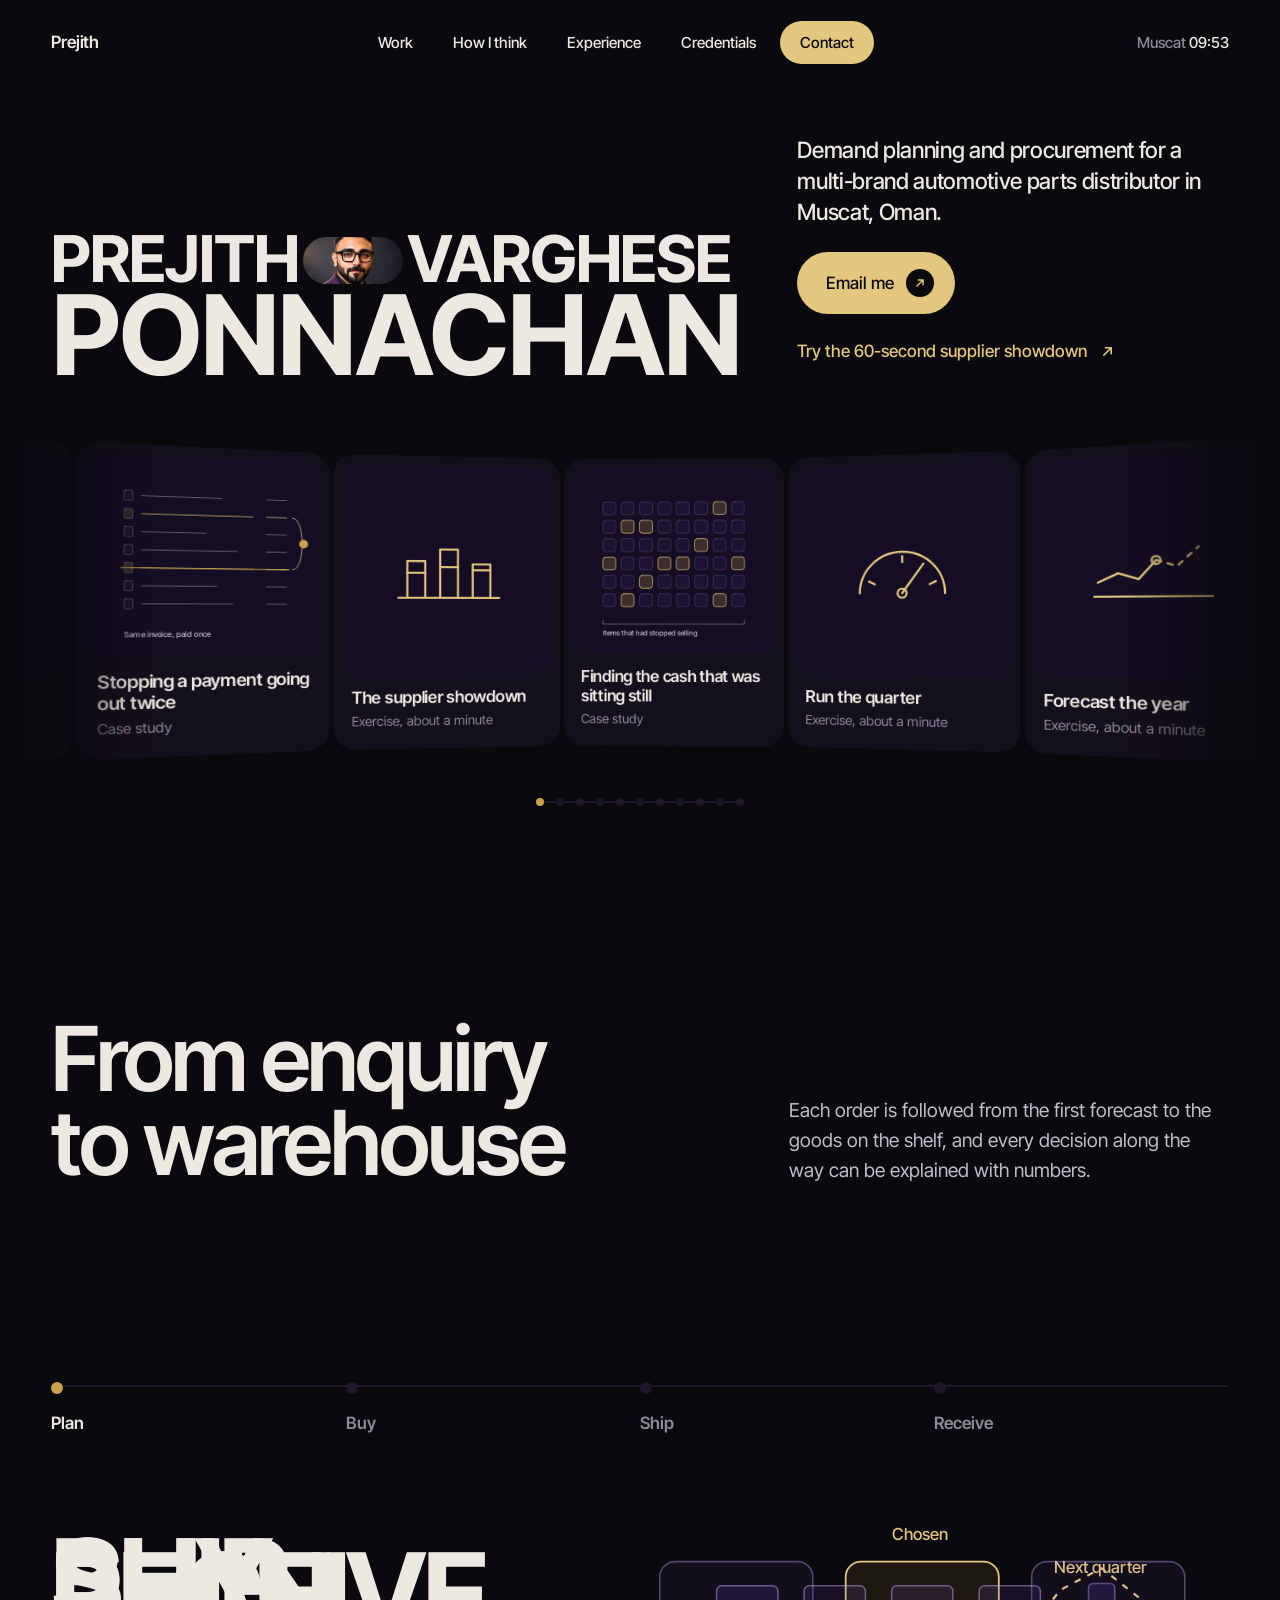
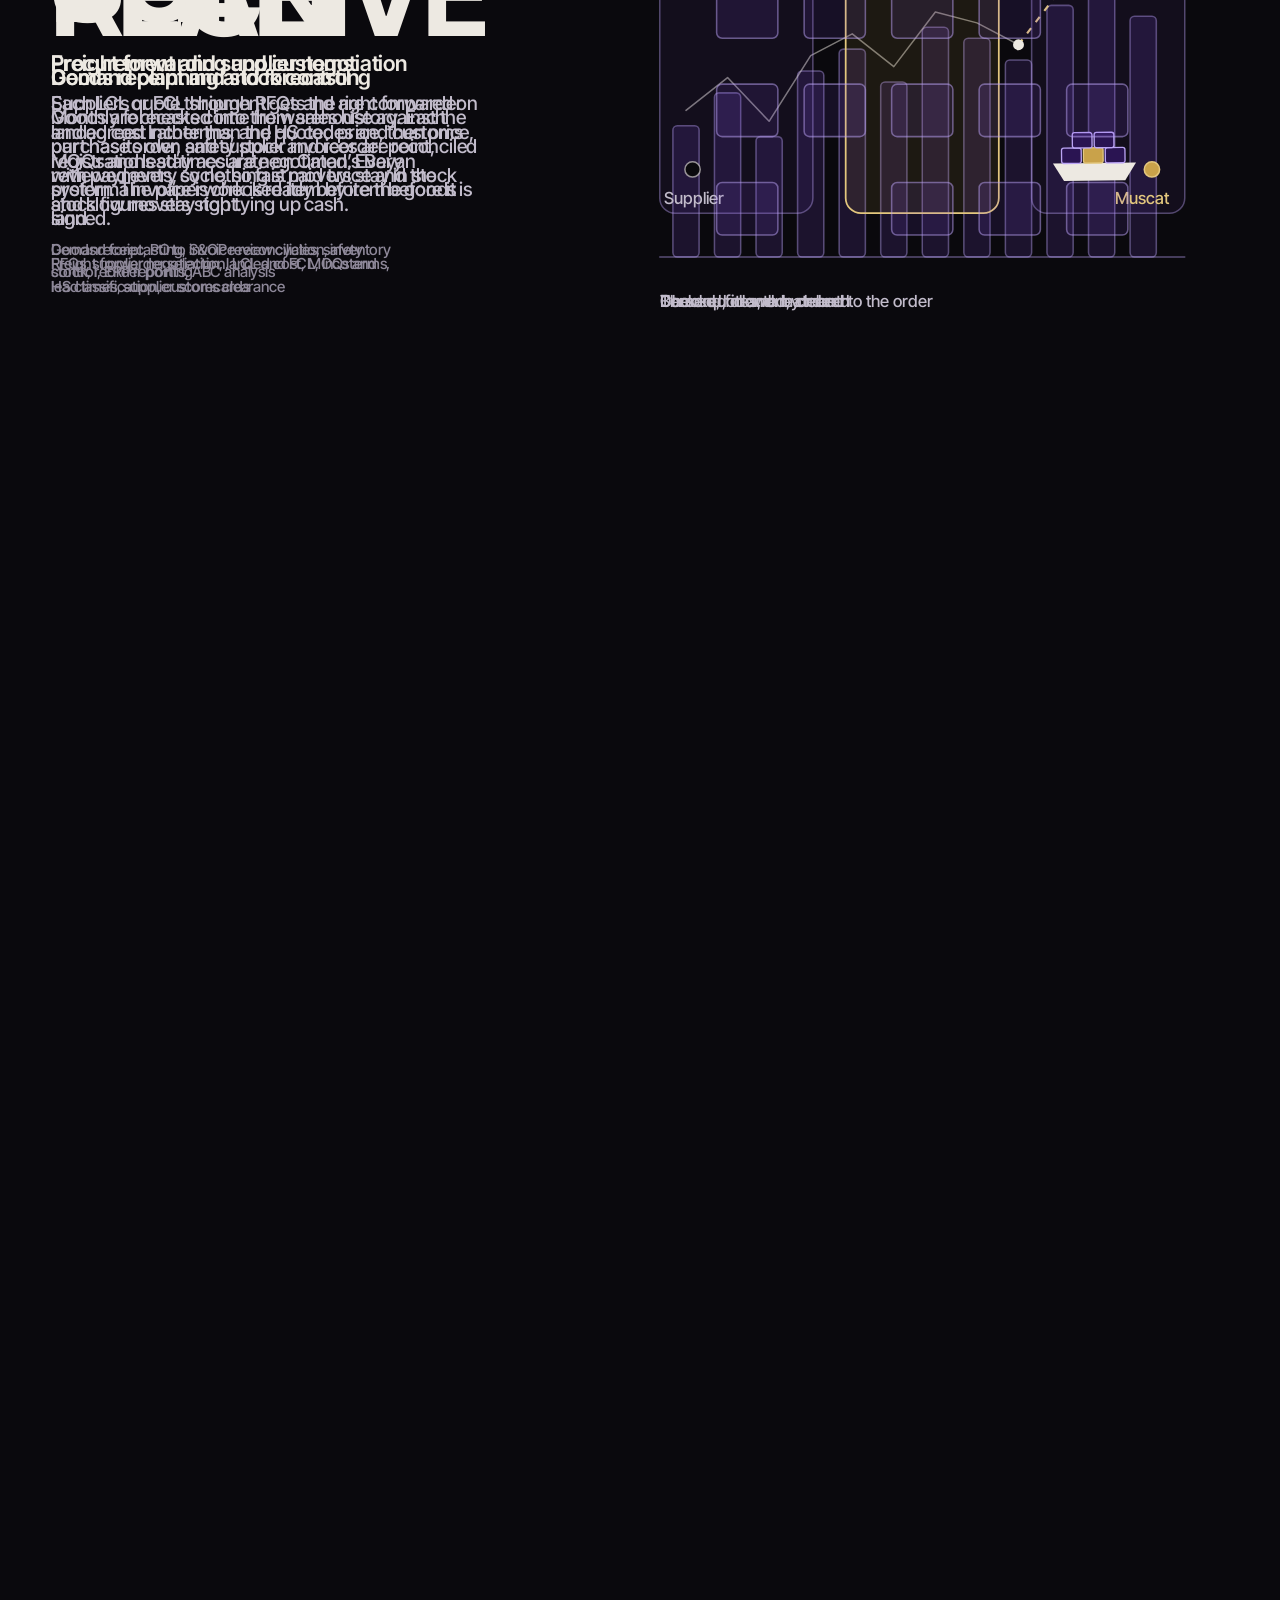
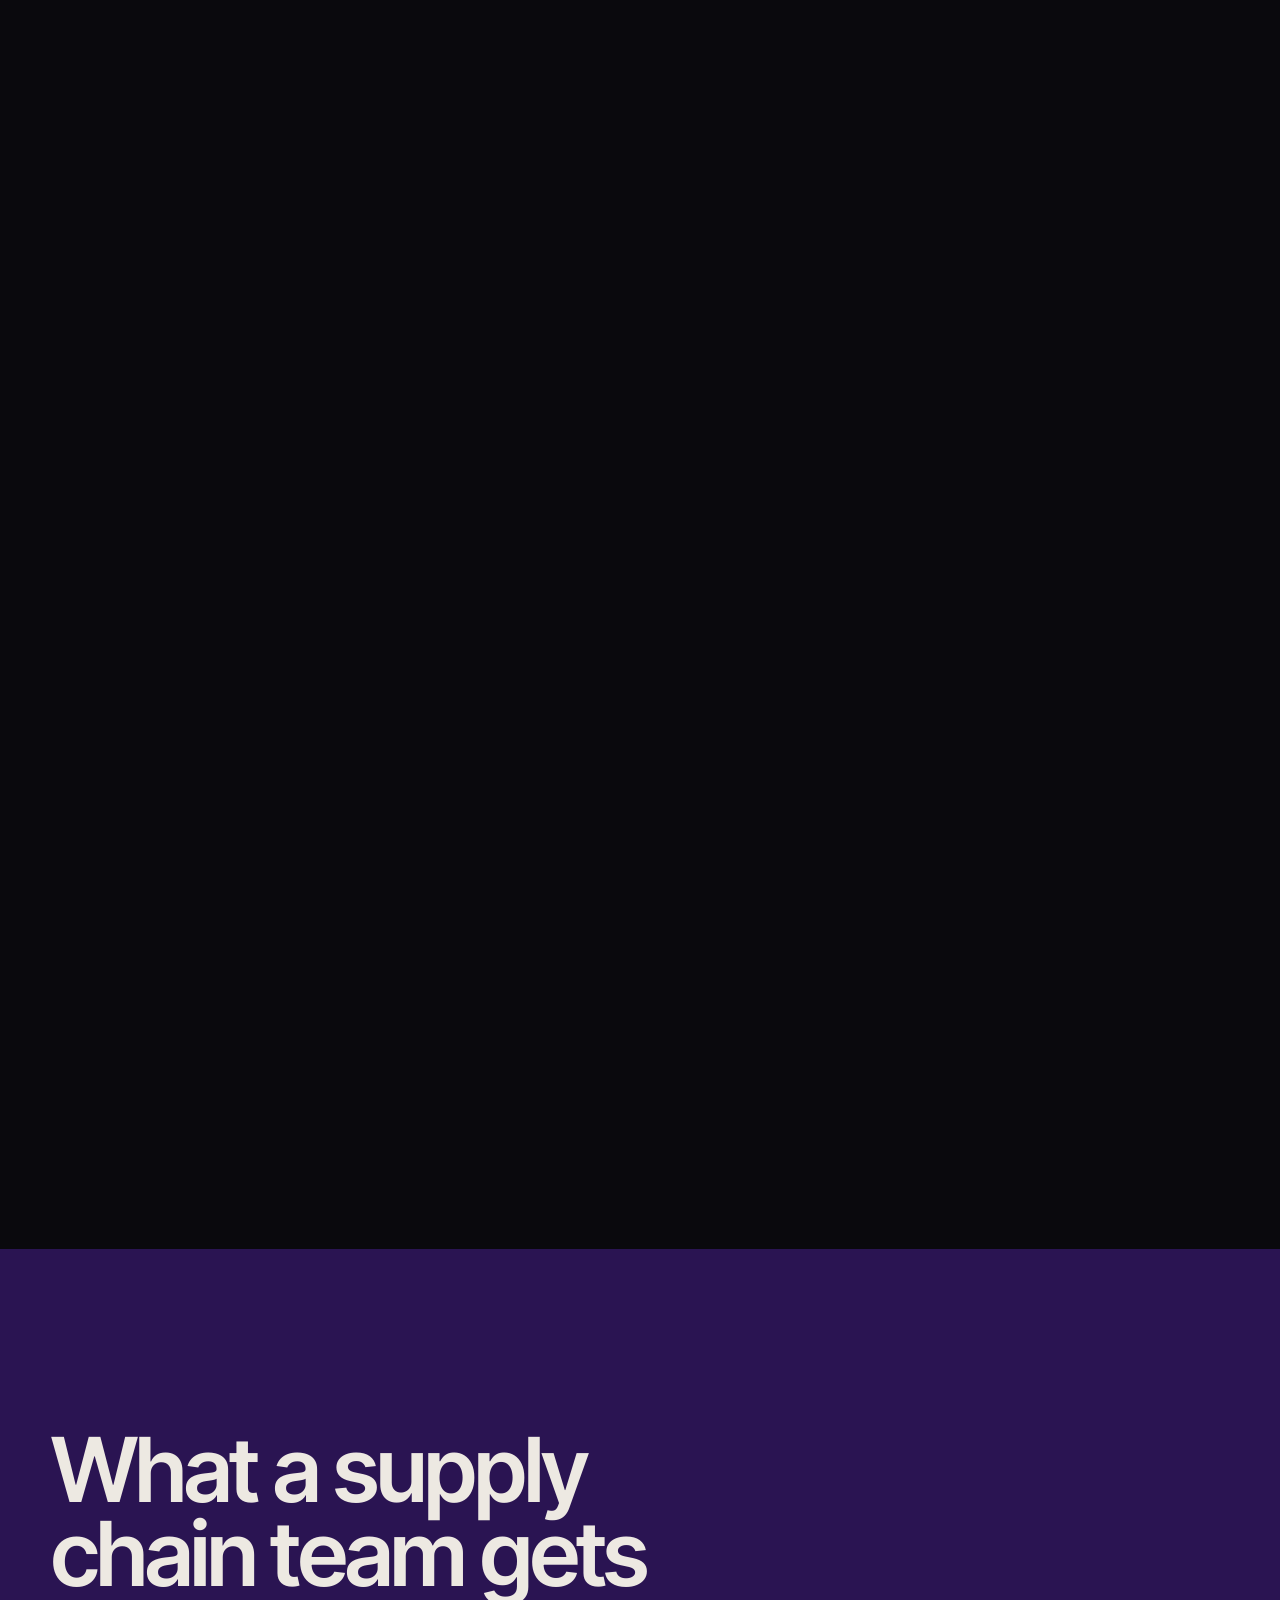
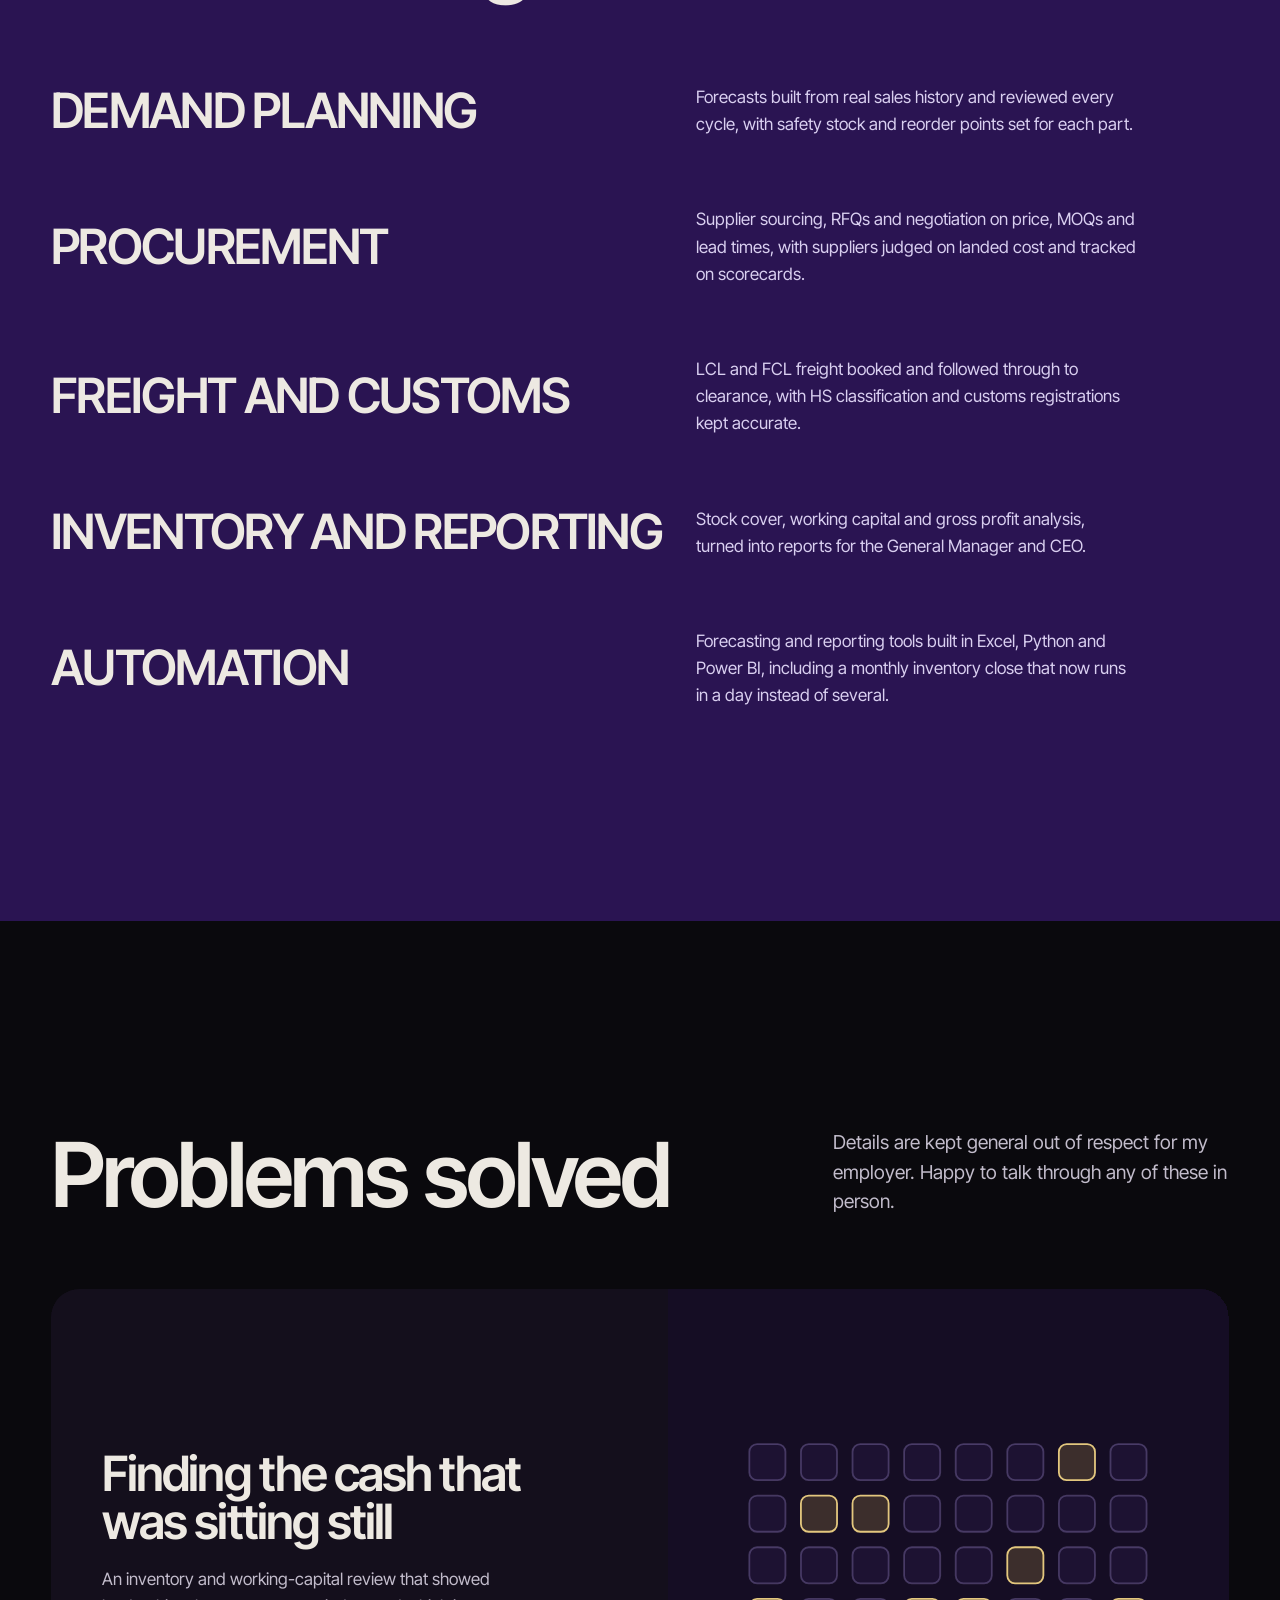
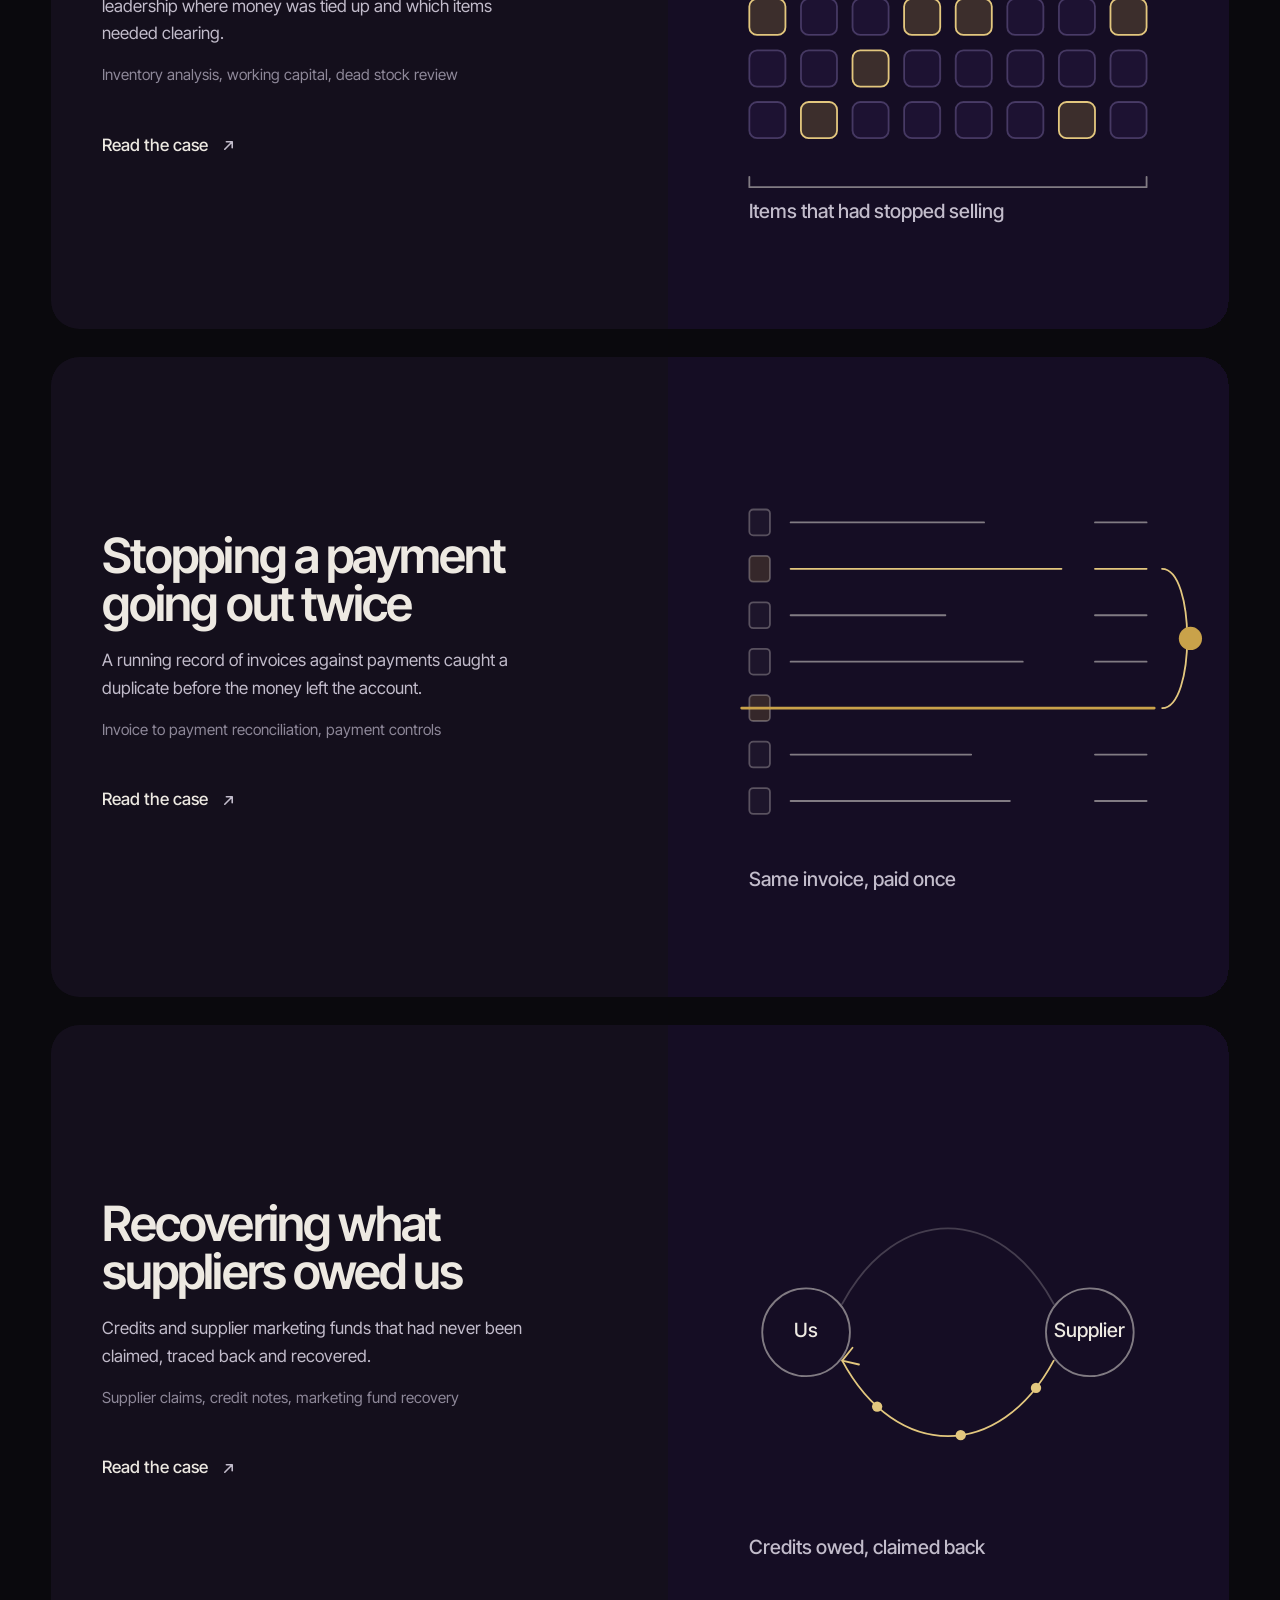
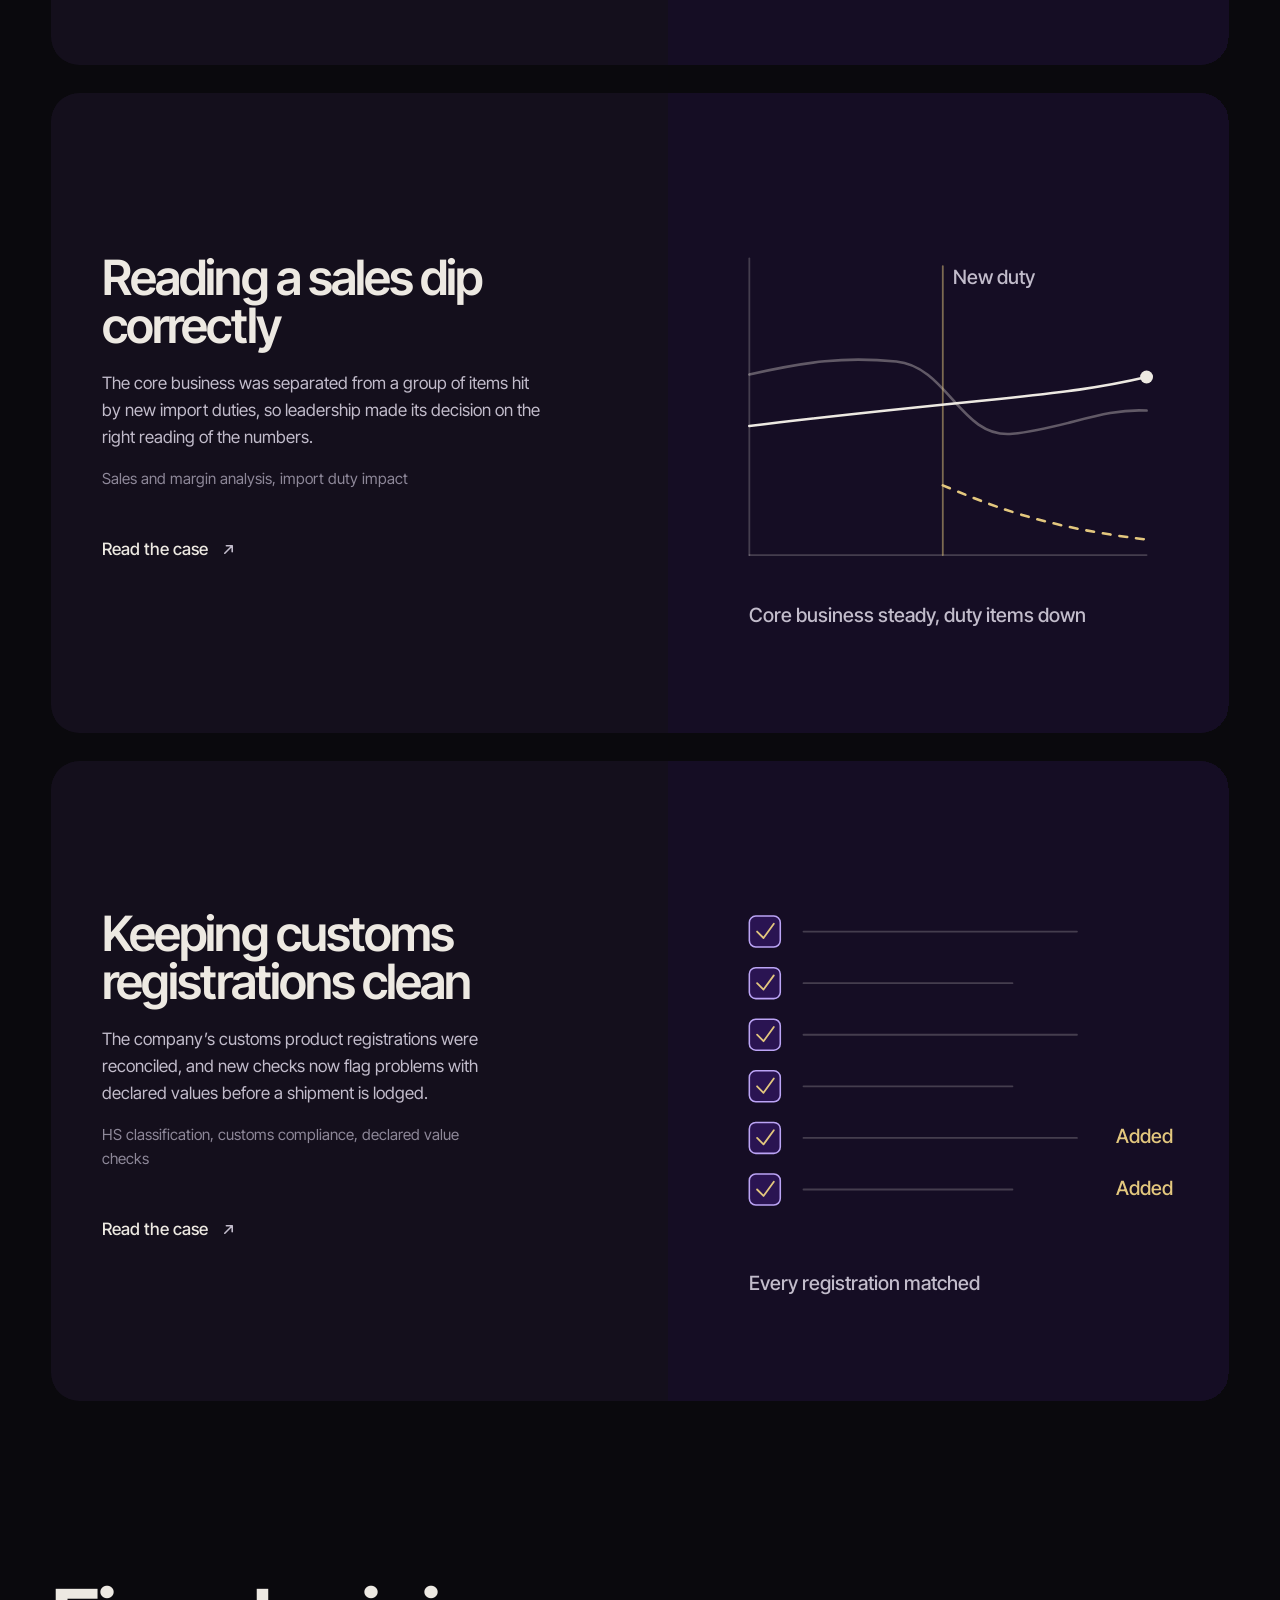
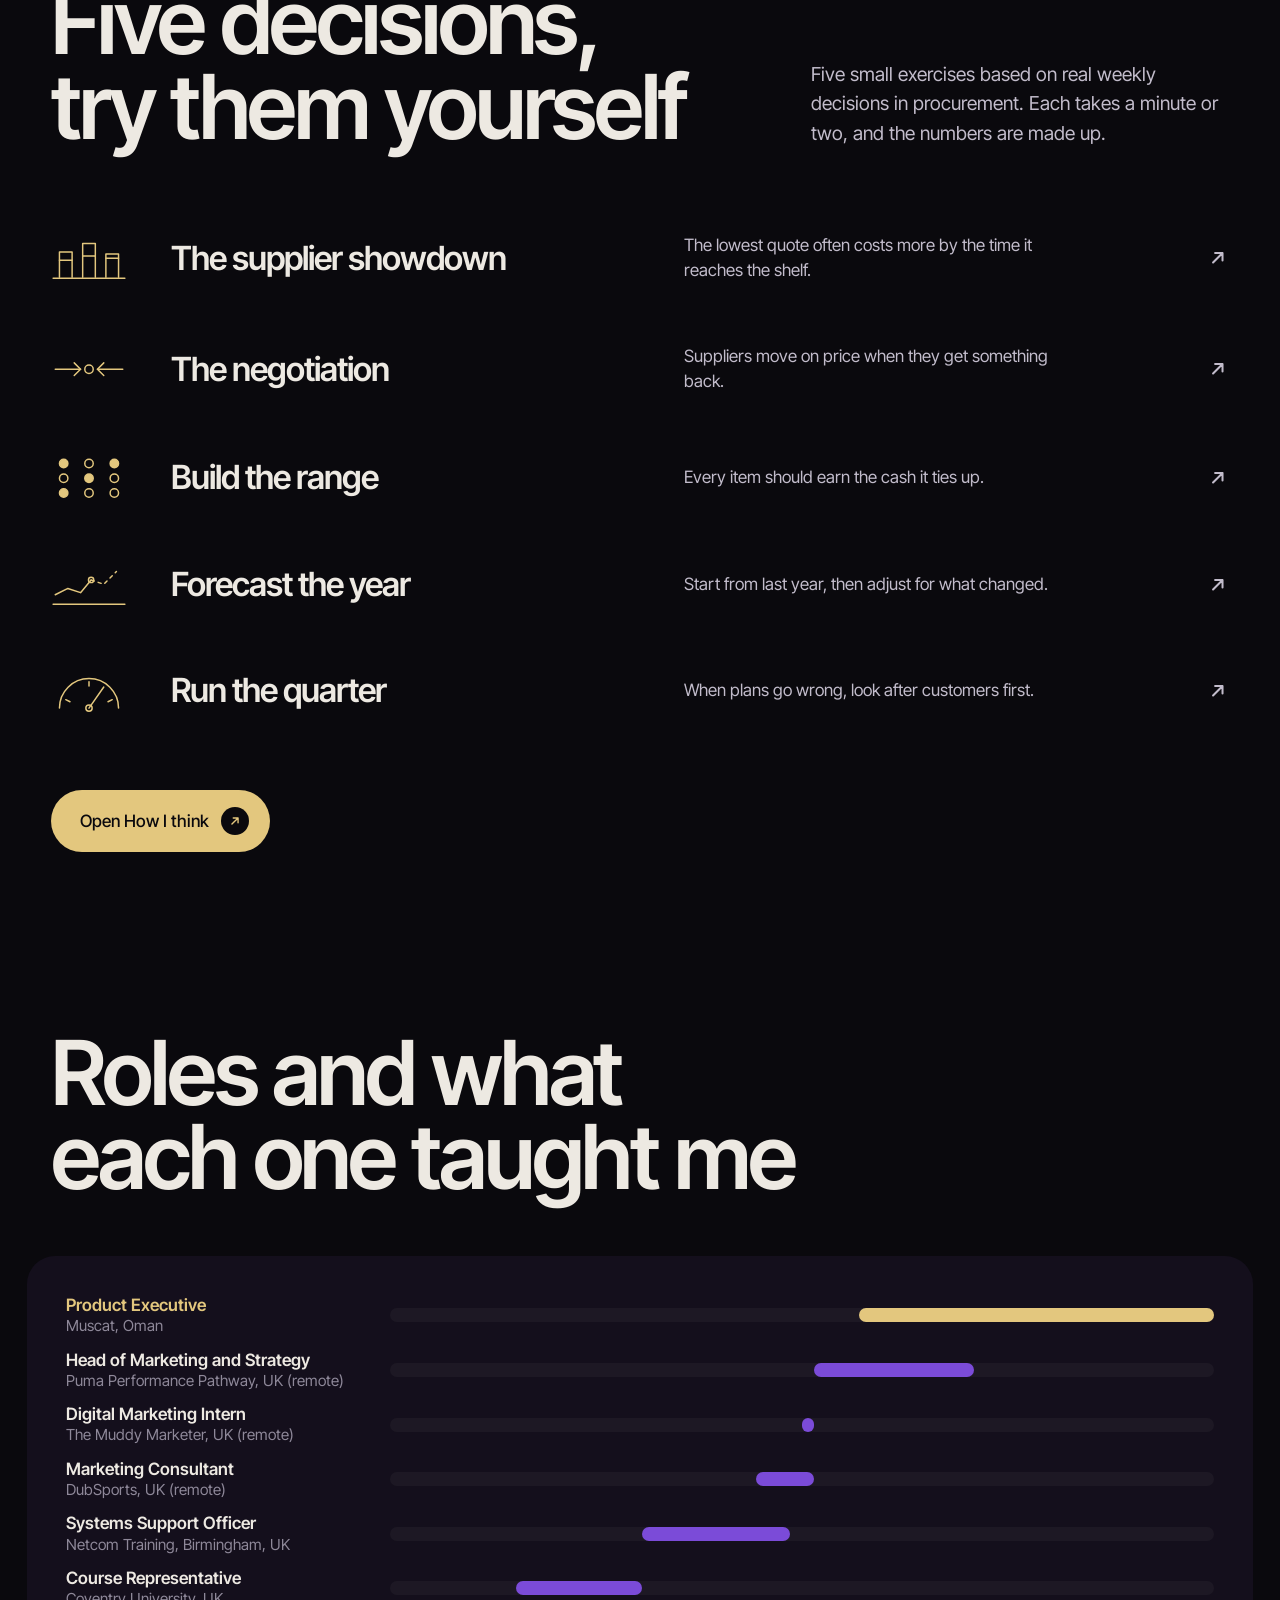
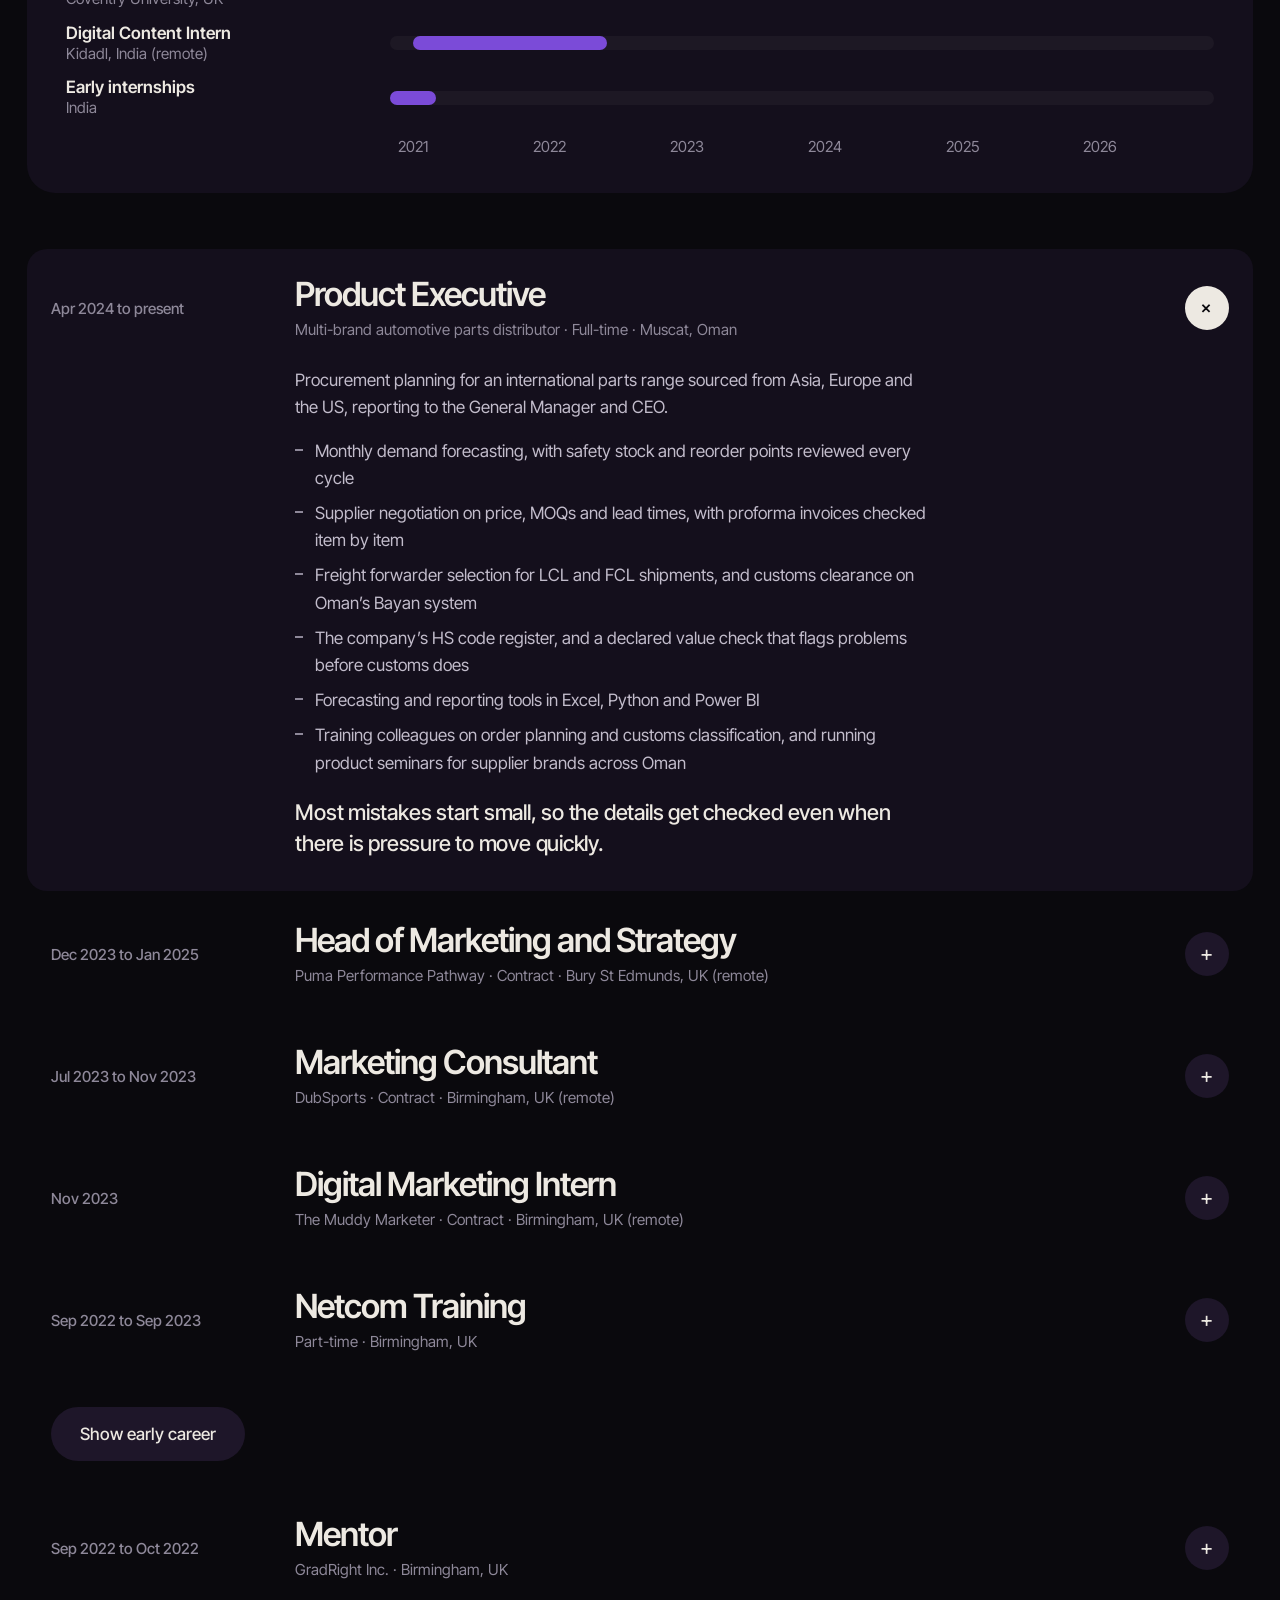
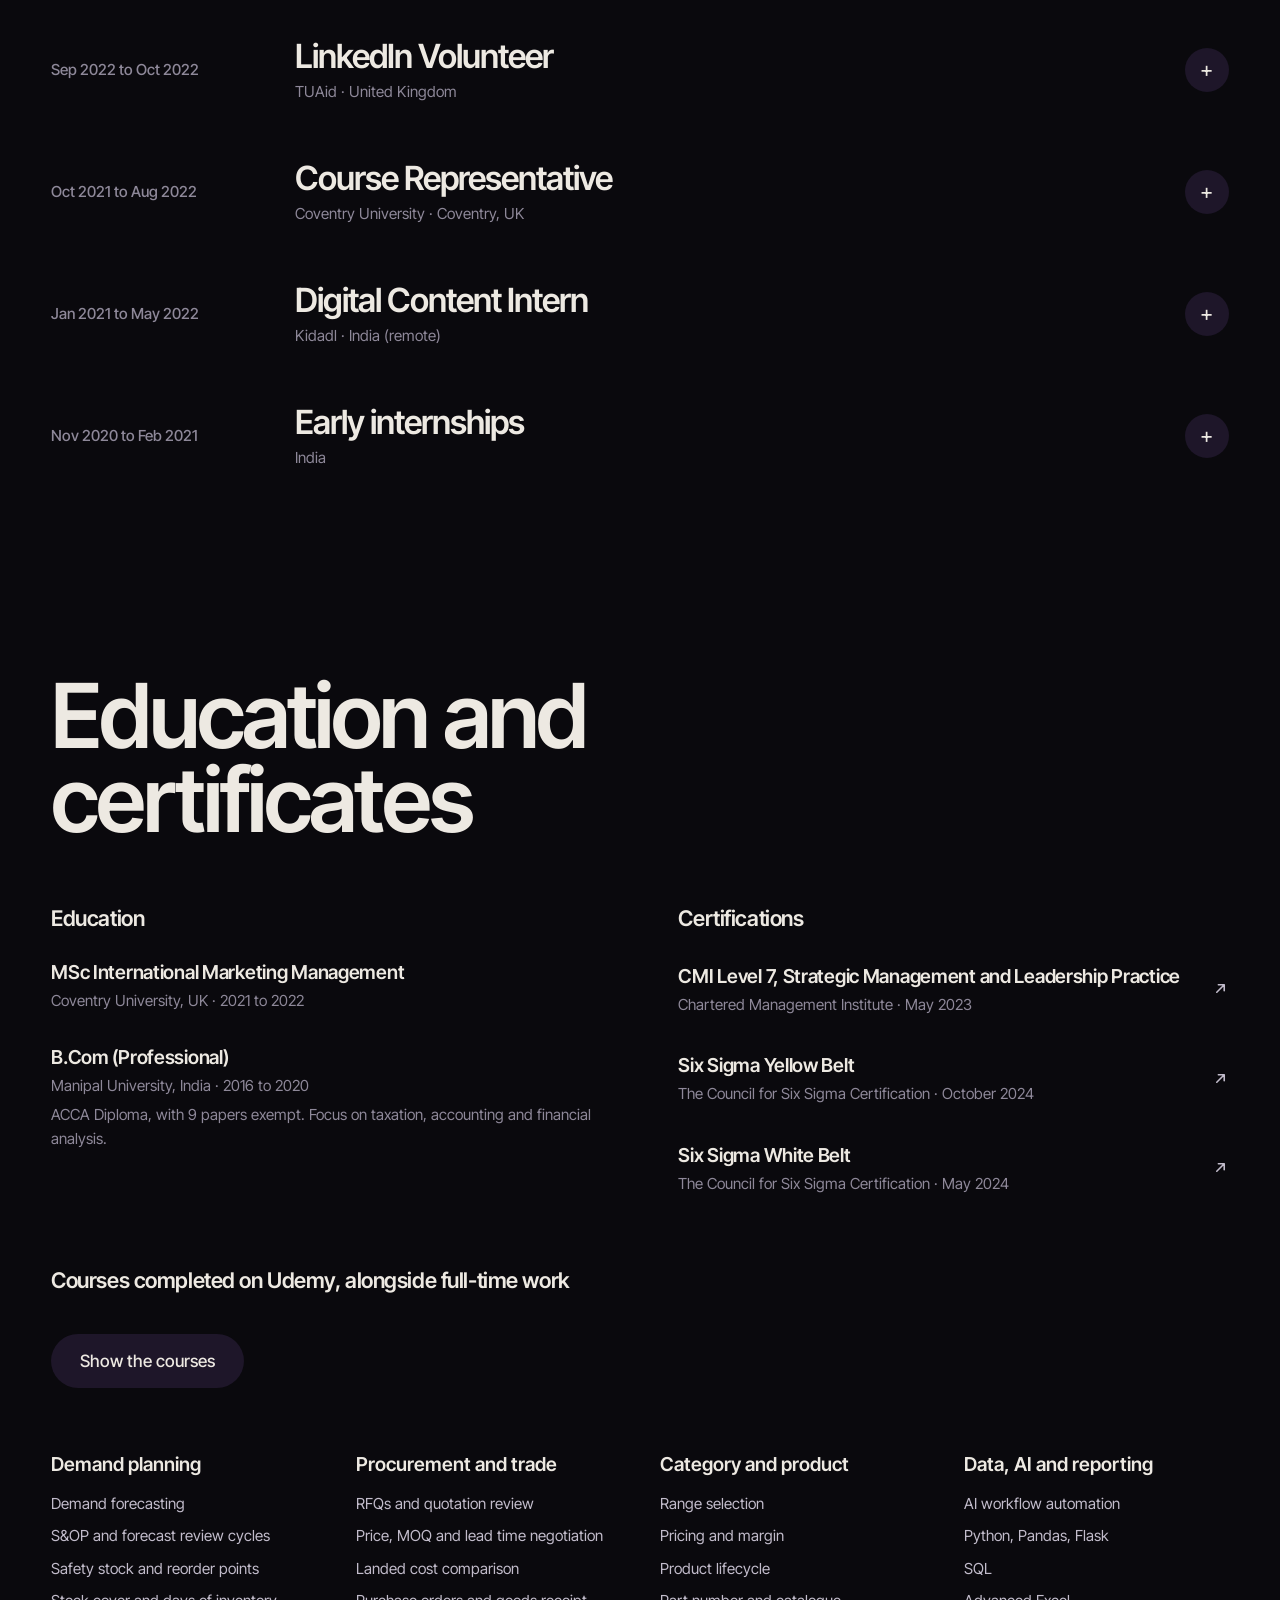
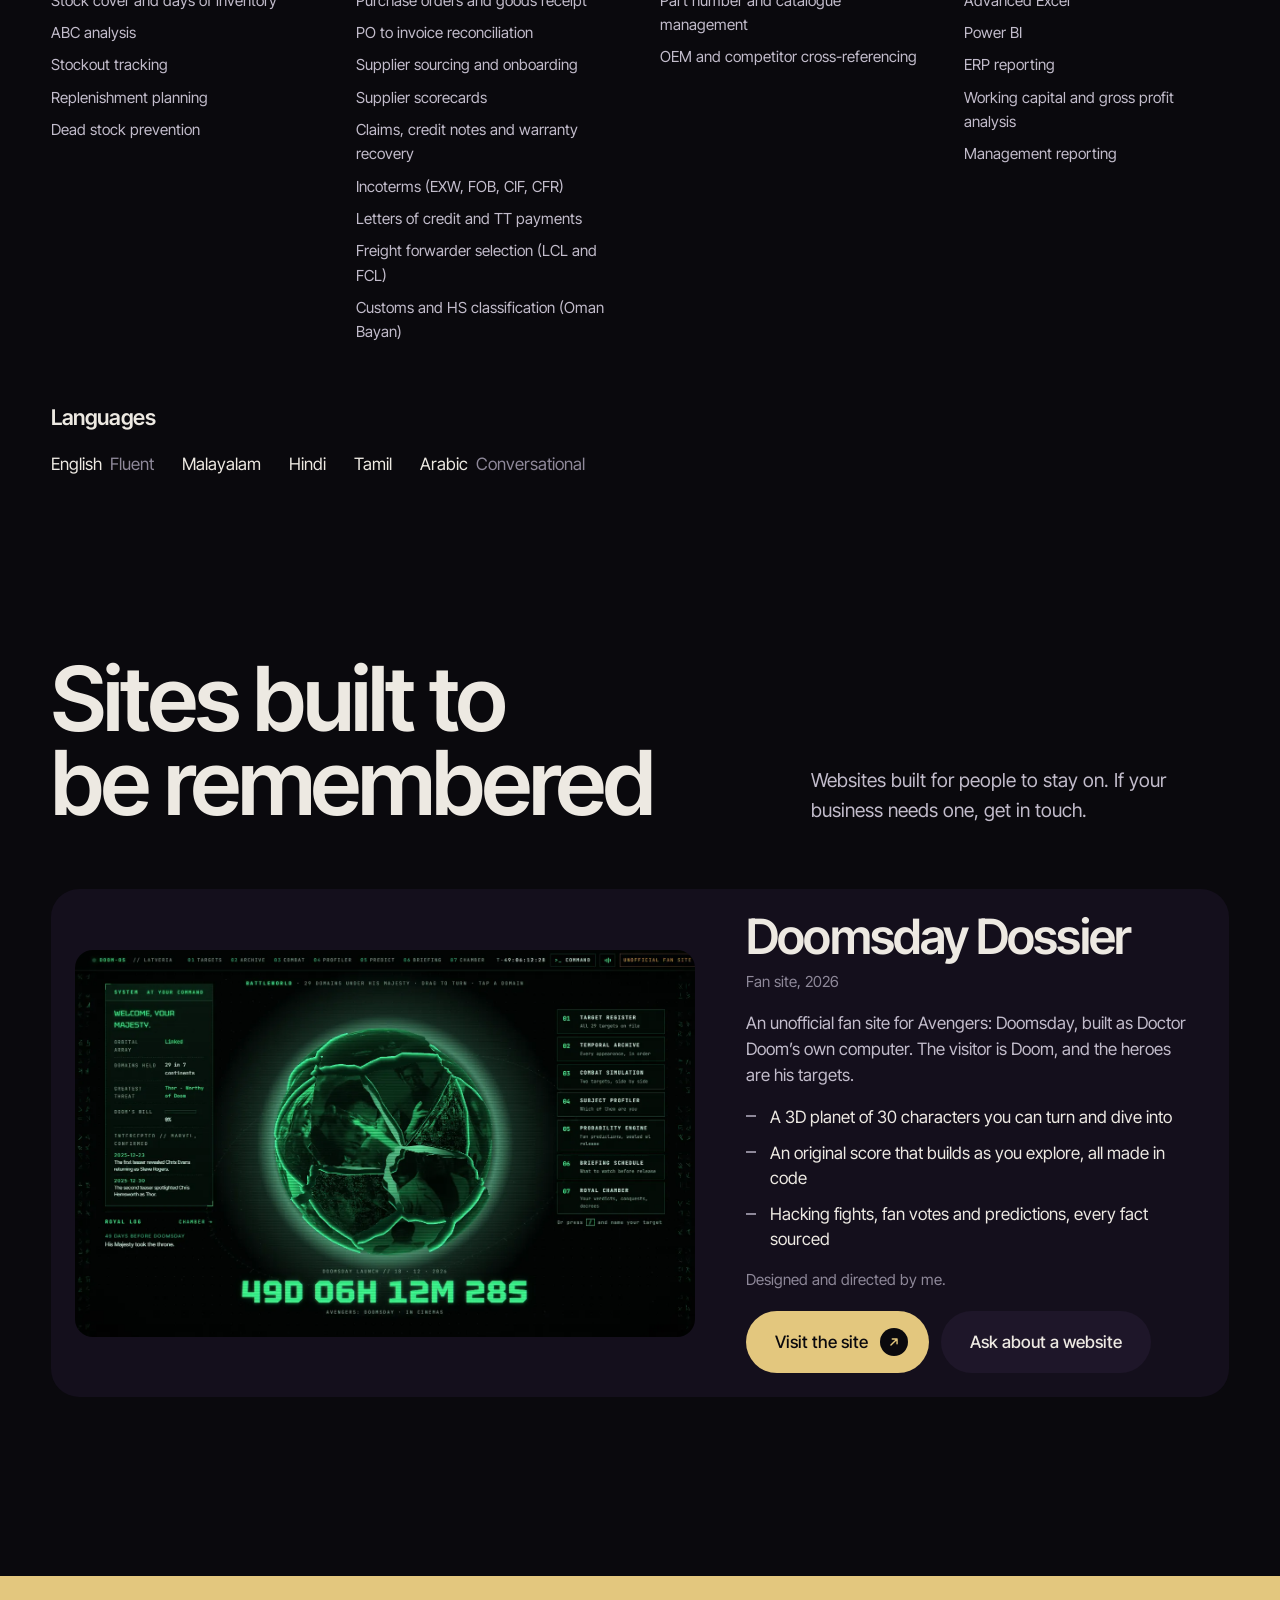
==== commit e3c46405: "Note the carousel edge fade" ====
--- a/index.html
+++ b/index.html
@@ -454,7 +454,7 @@
 @media (max-width:980px){.hero>.wrap{grid-template-columns:minmax(0,1fr);align-items:start}.hfoot{padding-bottom:0}}
 /* hero carousel: the work itself, on a curve */
 .orbit{position:relative;height:clamp(340px,44vh,420px);margin-top:clamp(24px,4vh,40px);perspective:1100px;overflow:hidden;user-select:none;-webkit-user-select:none;touch-action:pan-y;
-  -webkit-mask-image:linear-gradient(90deg,transparent,#000 12%,#000 88%,transparent);mask-image:linear-gradient(90deg,transparent,#000 12%,#000 88%,transparent)}
+  -webkit-mask-image:linear-gradient(90deg,transparent,#000 12%,#000 88%,transparent);mask-image:linear-gradient(90deg,transparent,#000 12%,#000 88%,transparent)} /* taste-skill-ignore: edge fade mask, not a fill */
 .orbit-ring{position:absolute;left:50%;top:46%;width:0;height:0;margin:0;padding:0;list-style:none;transform-style:preserve-3d;transform:translateZ(1200px)}
 .oc{position:absolute;width:260px;height:340px;left:-130px;top:-170px;transform:rotateY(var(--a)) translateZ(-1400px);backface-visibility:hidden;will-change:transform}
 .oc.far{opacity:0;pointer-events:none}
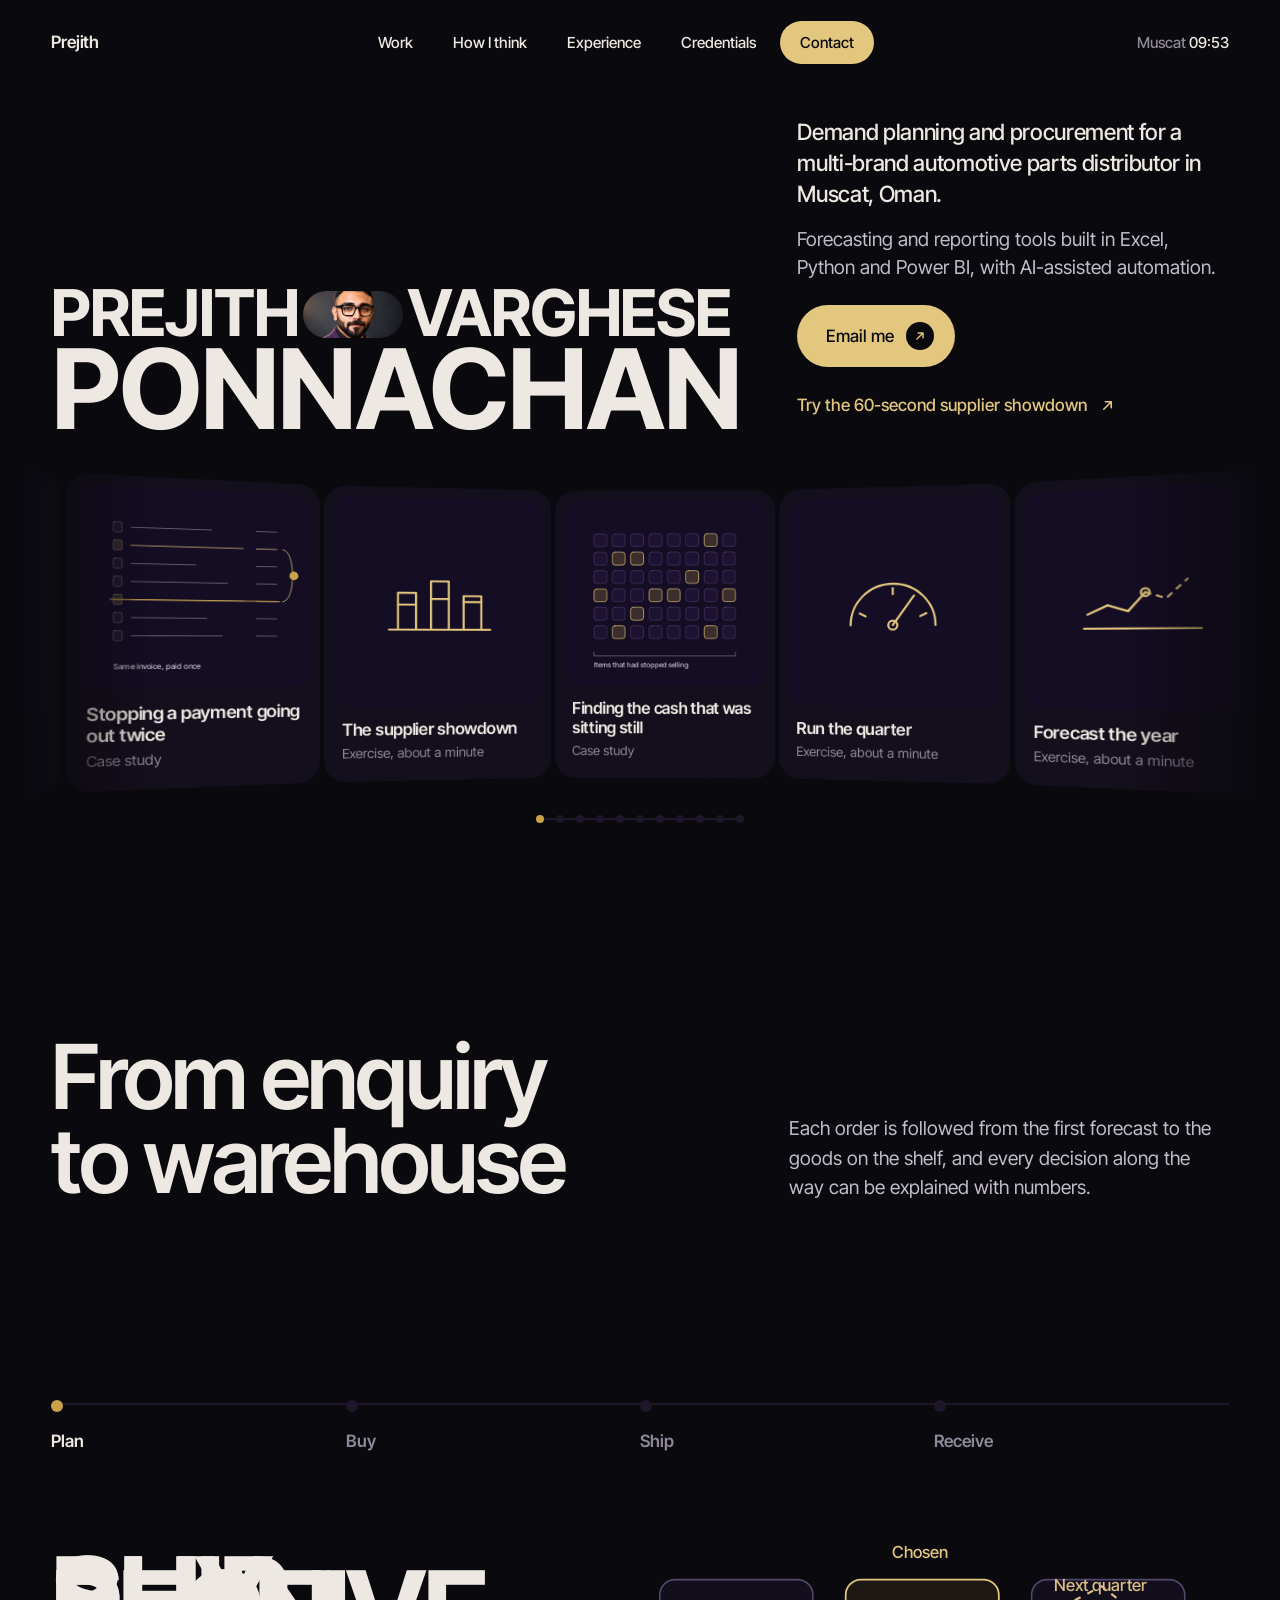
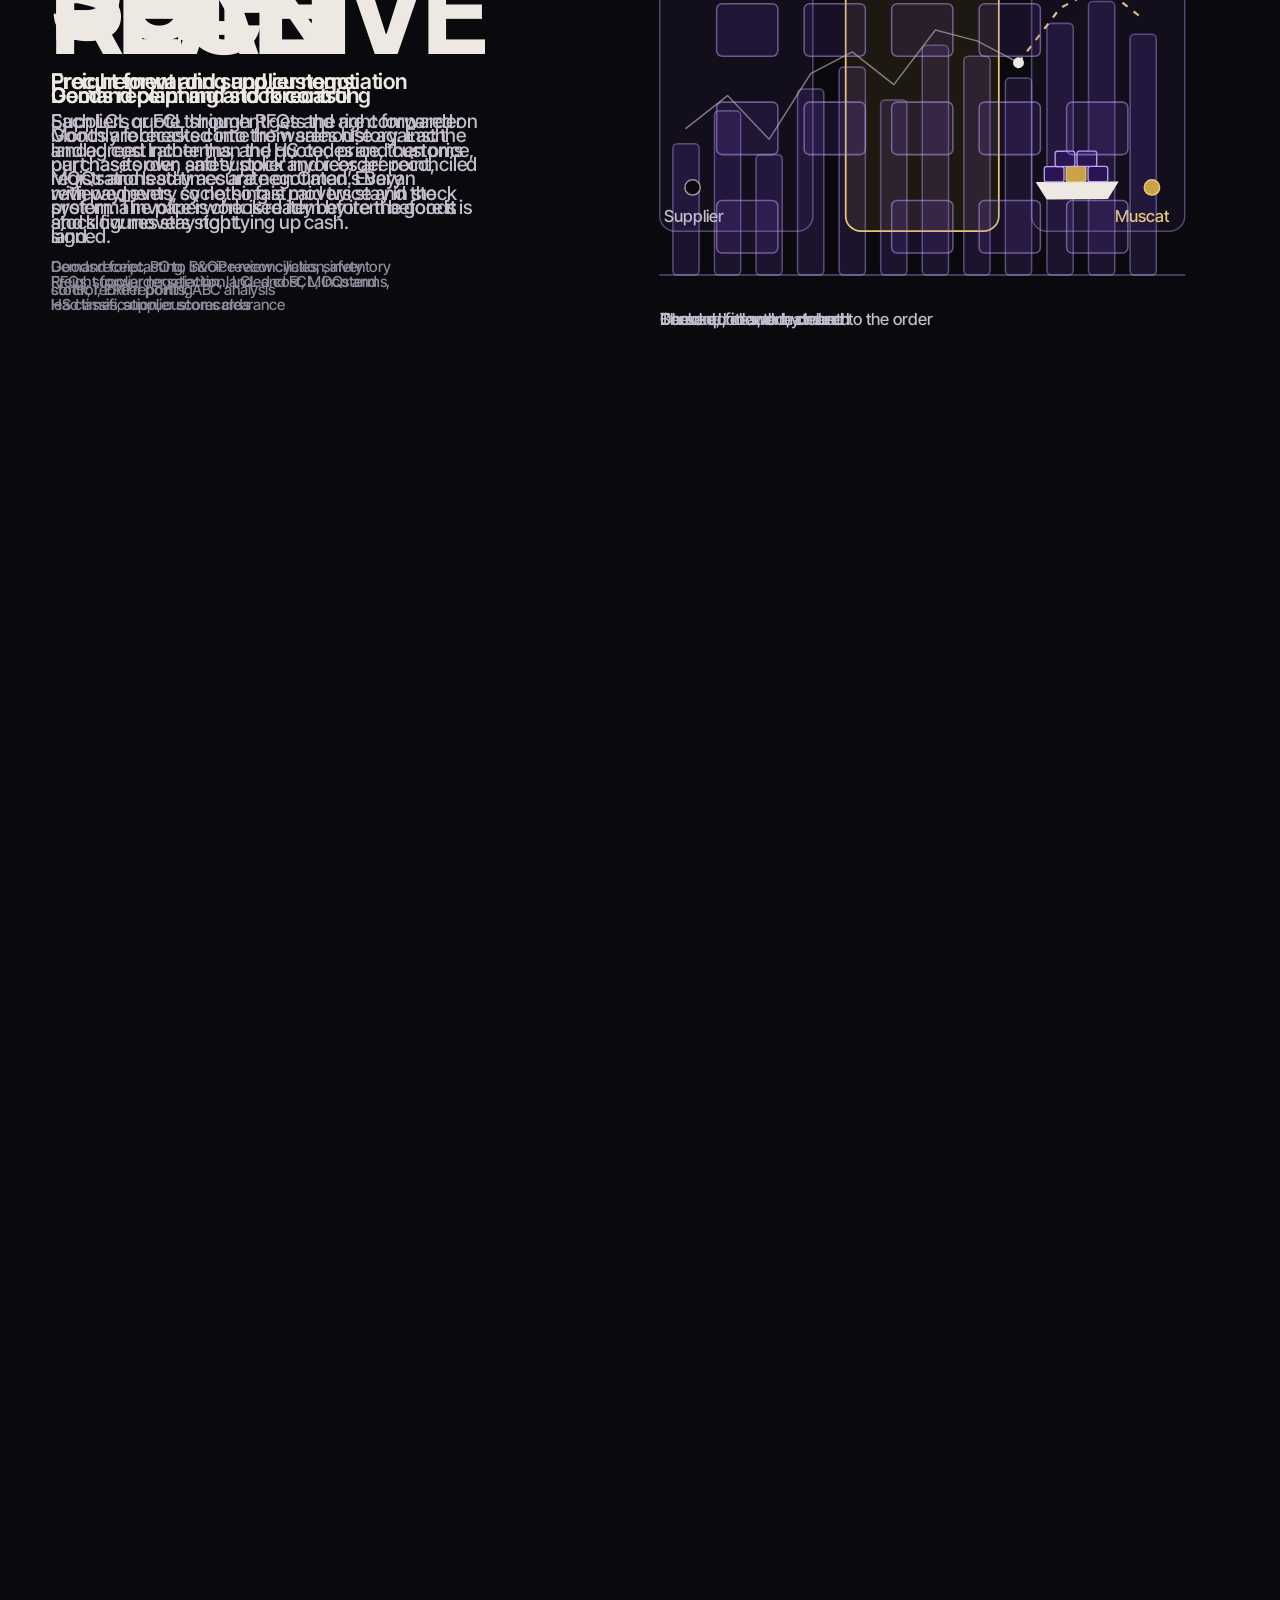
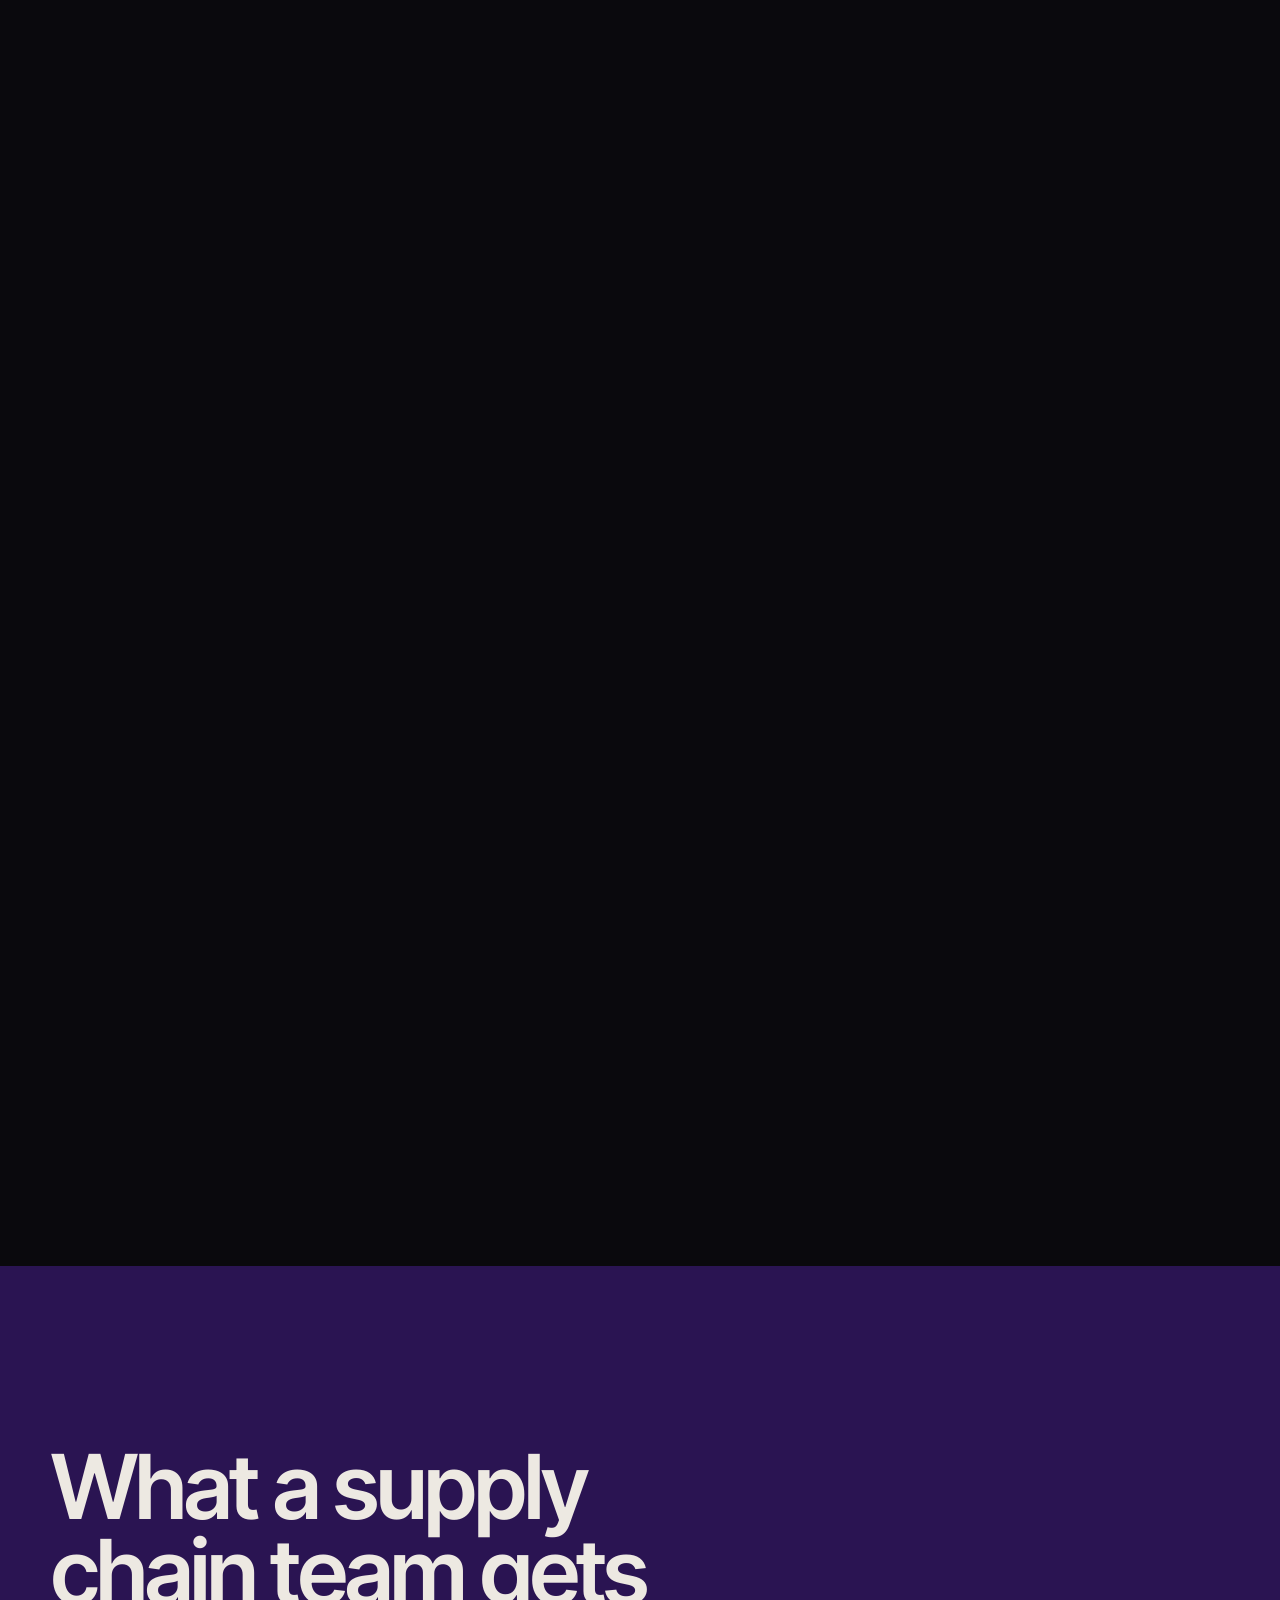
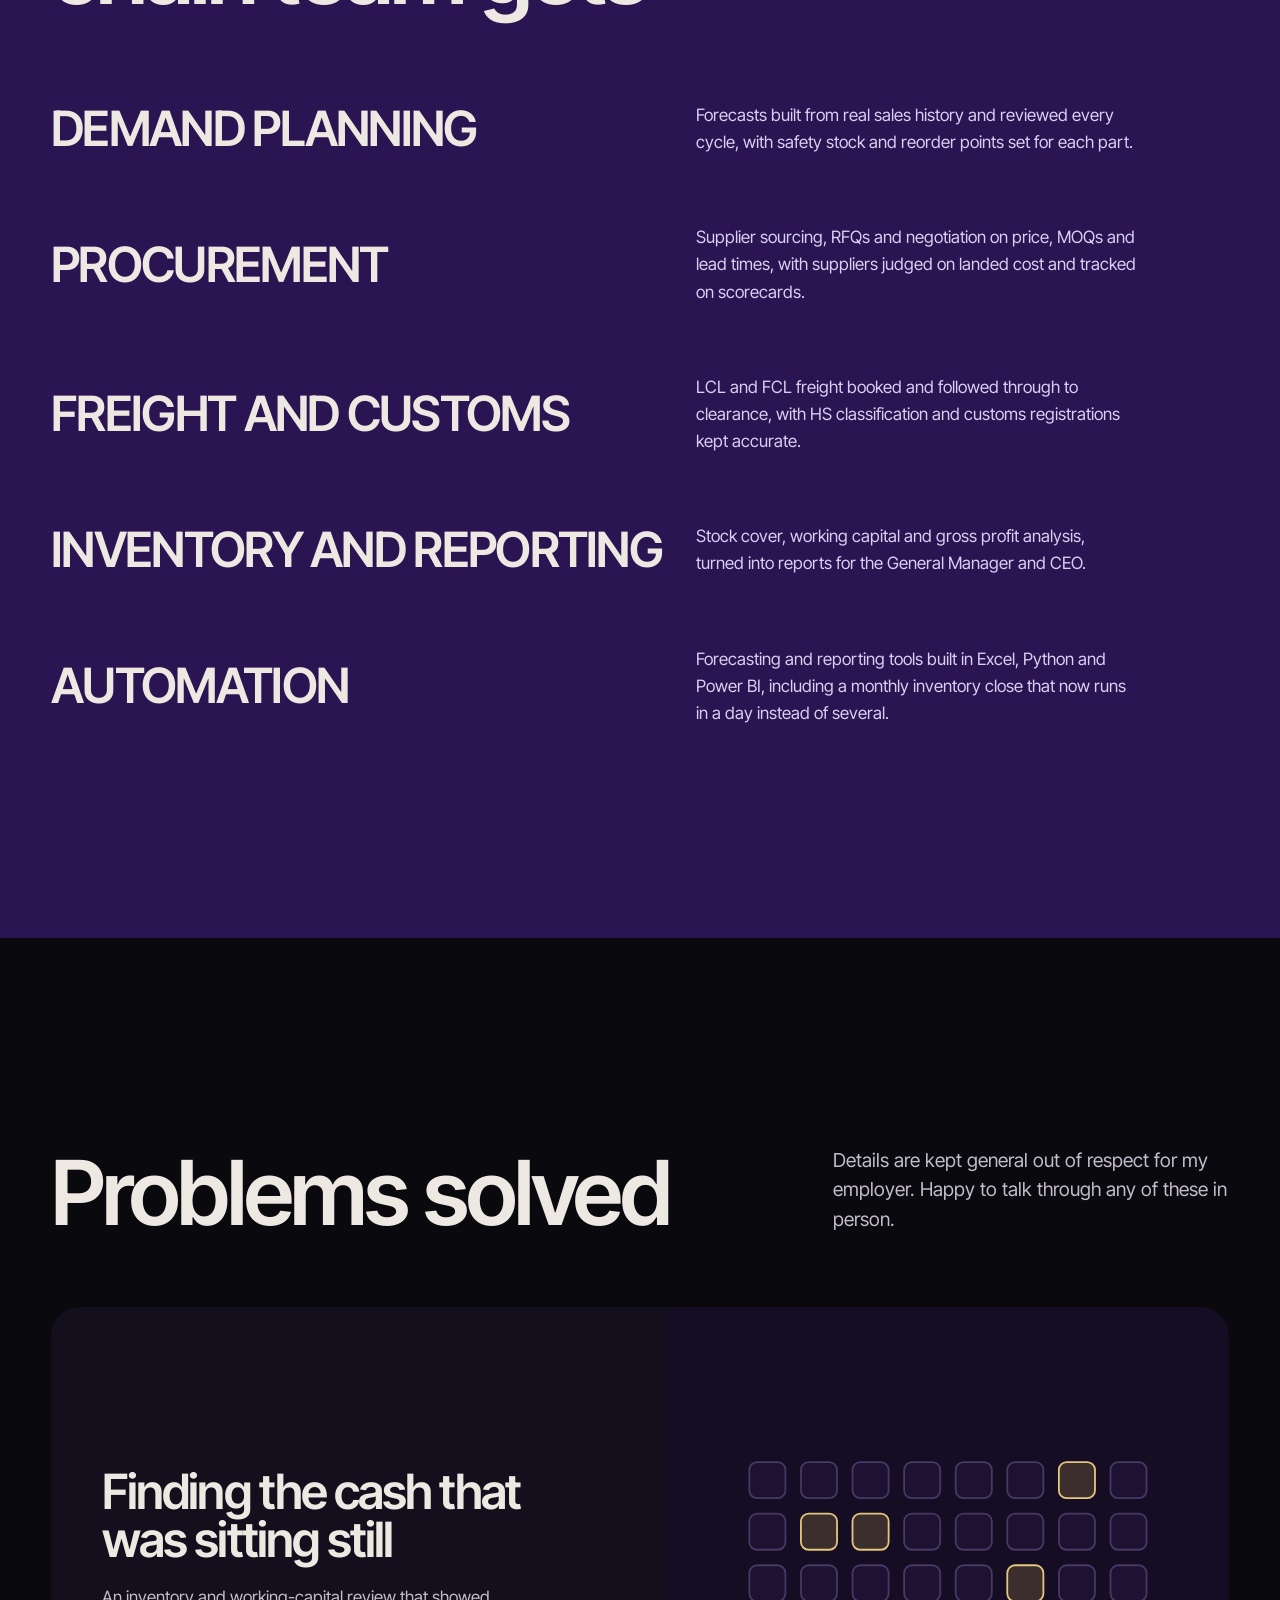
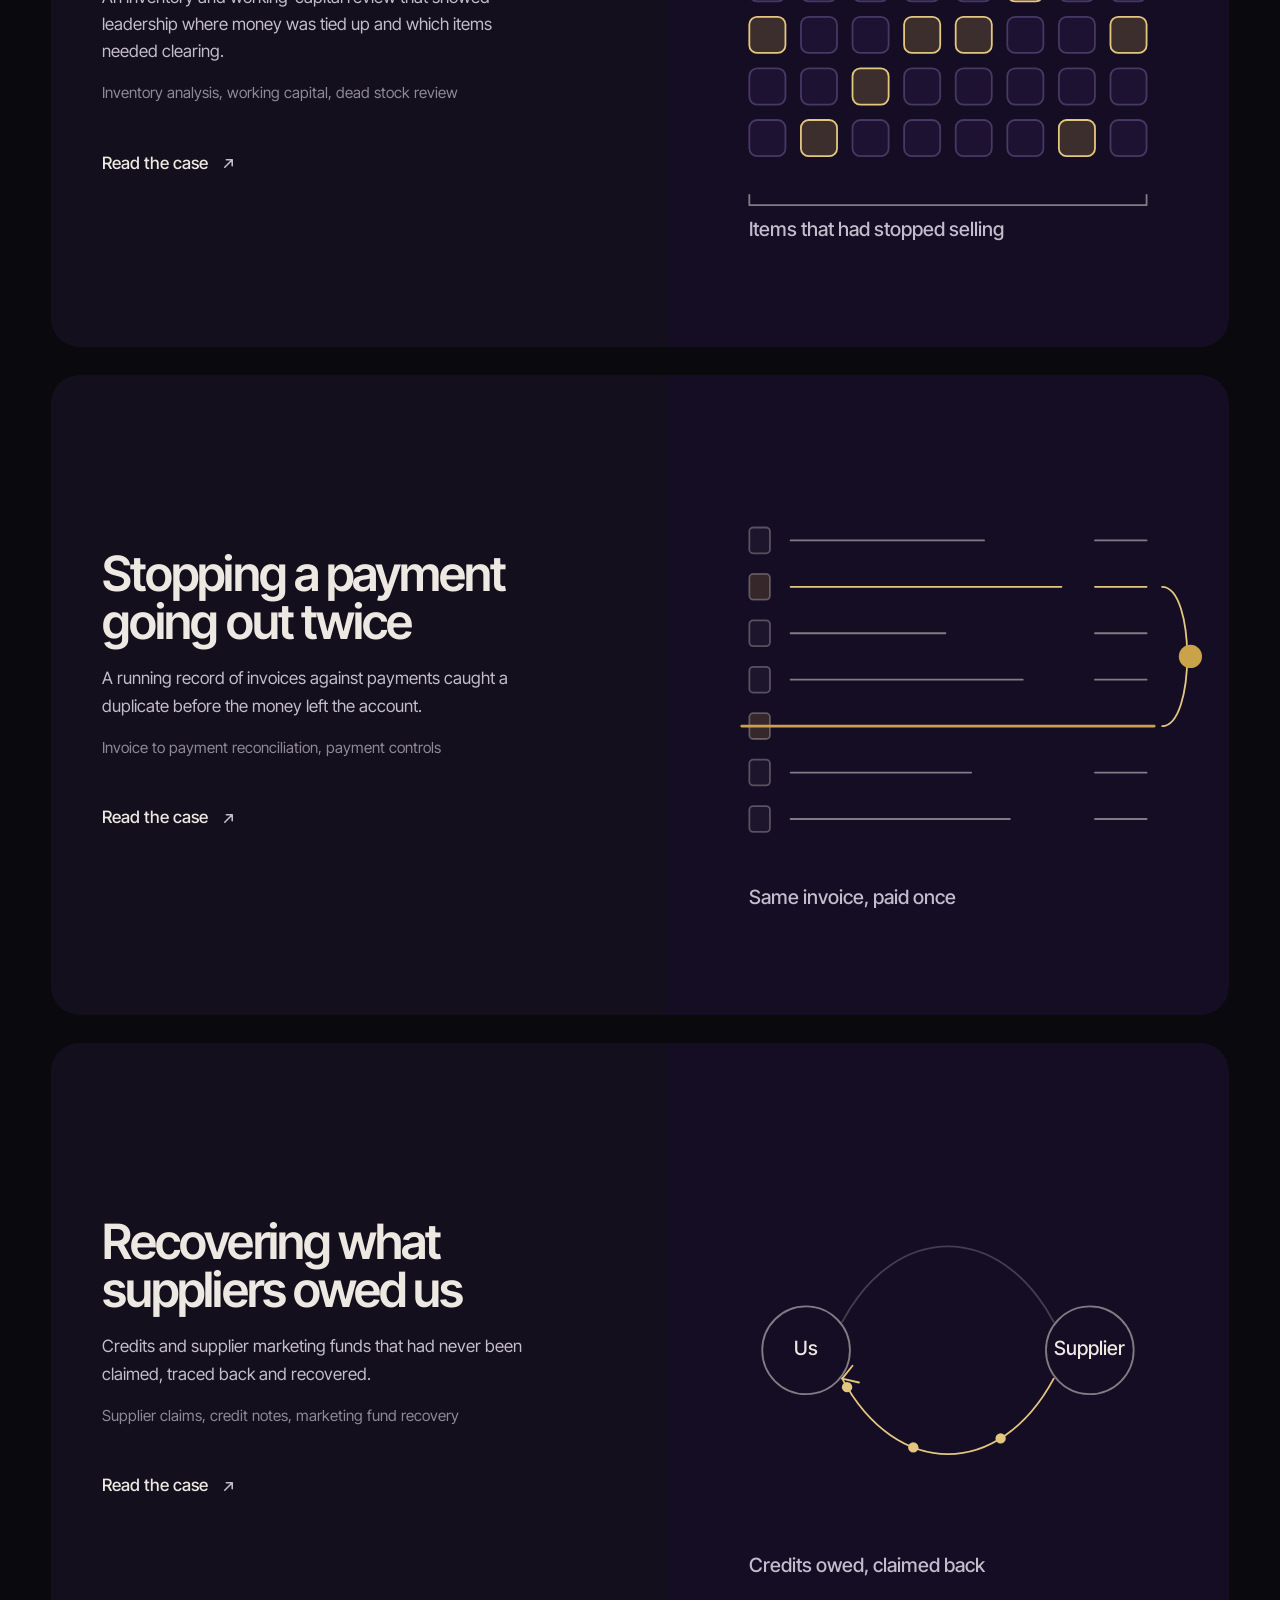
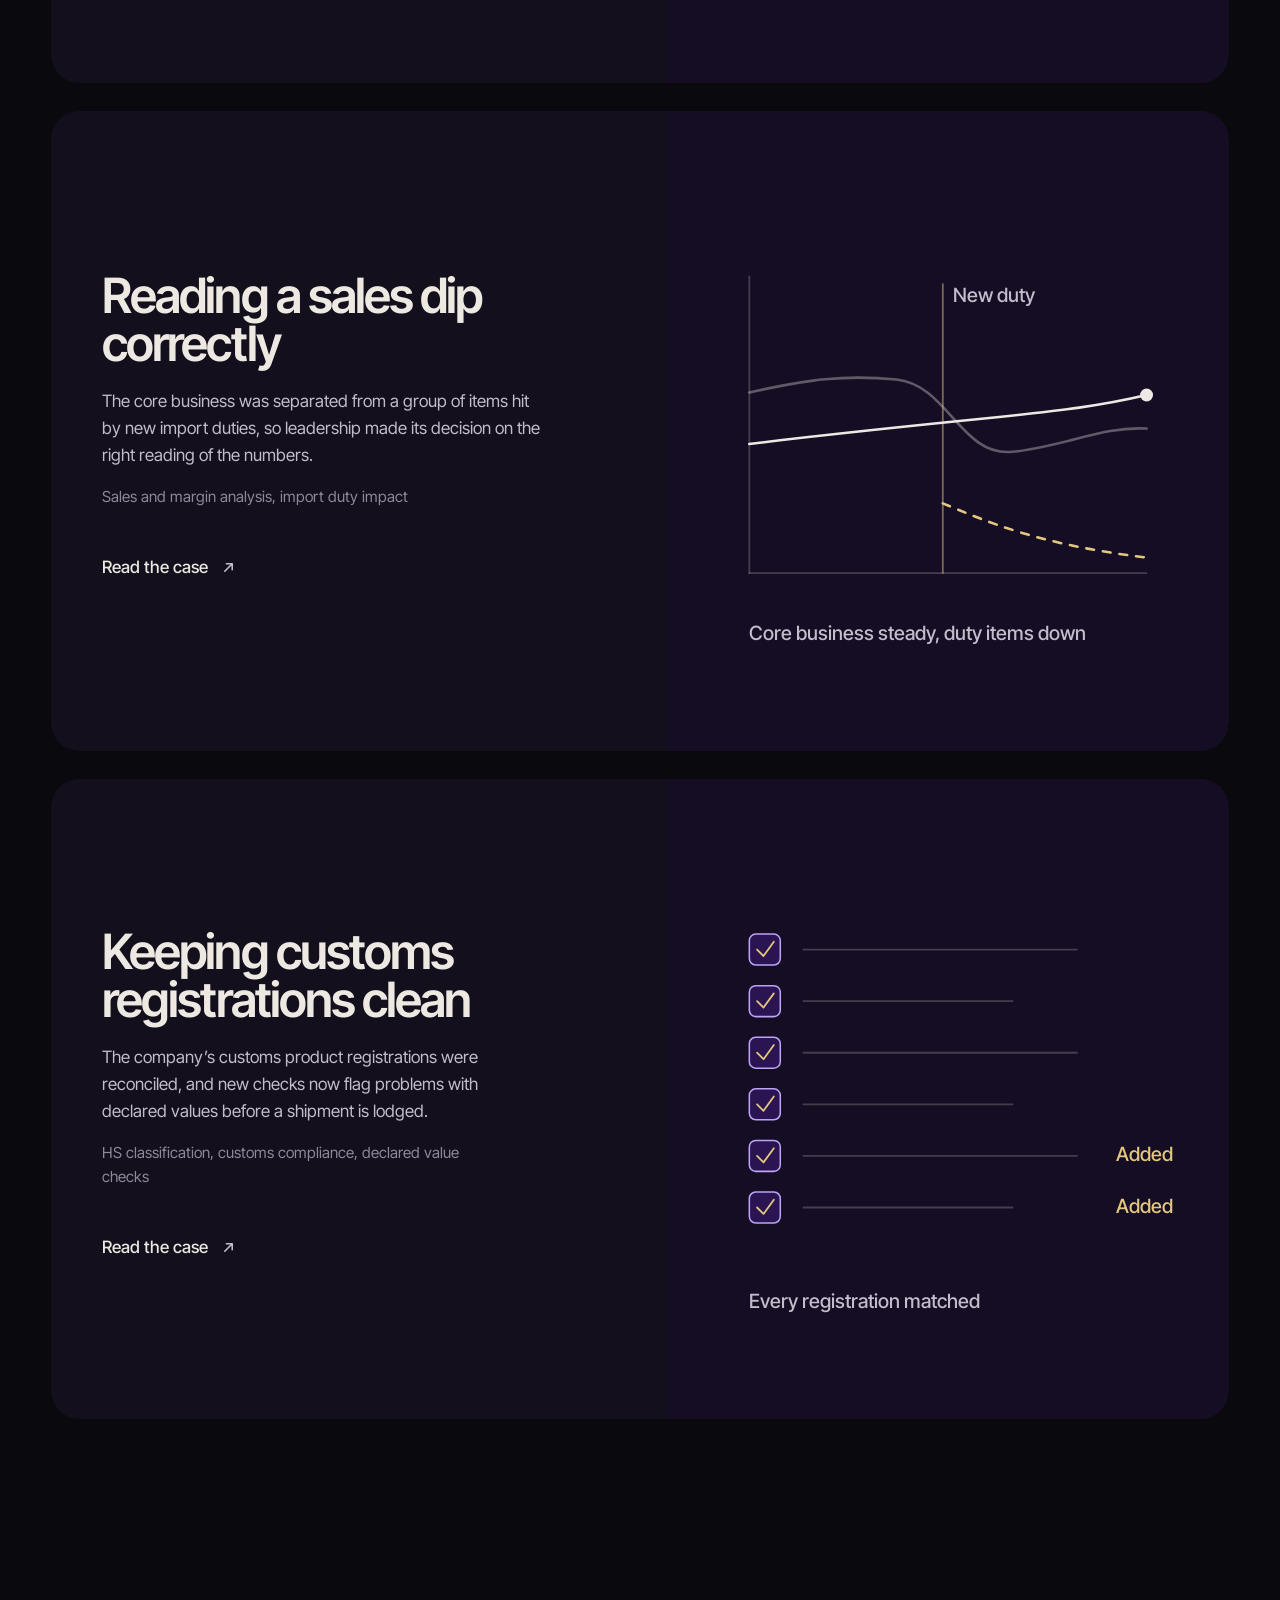
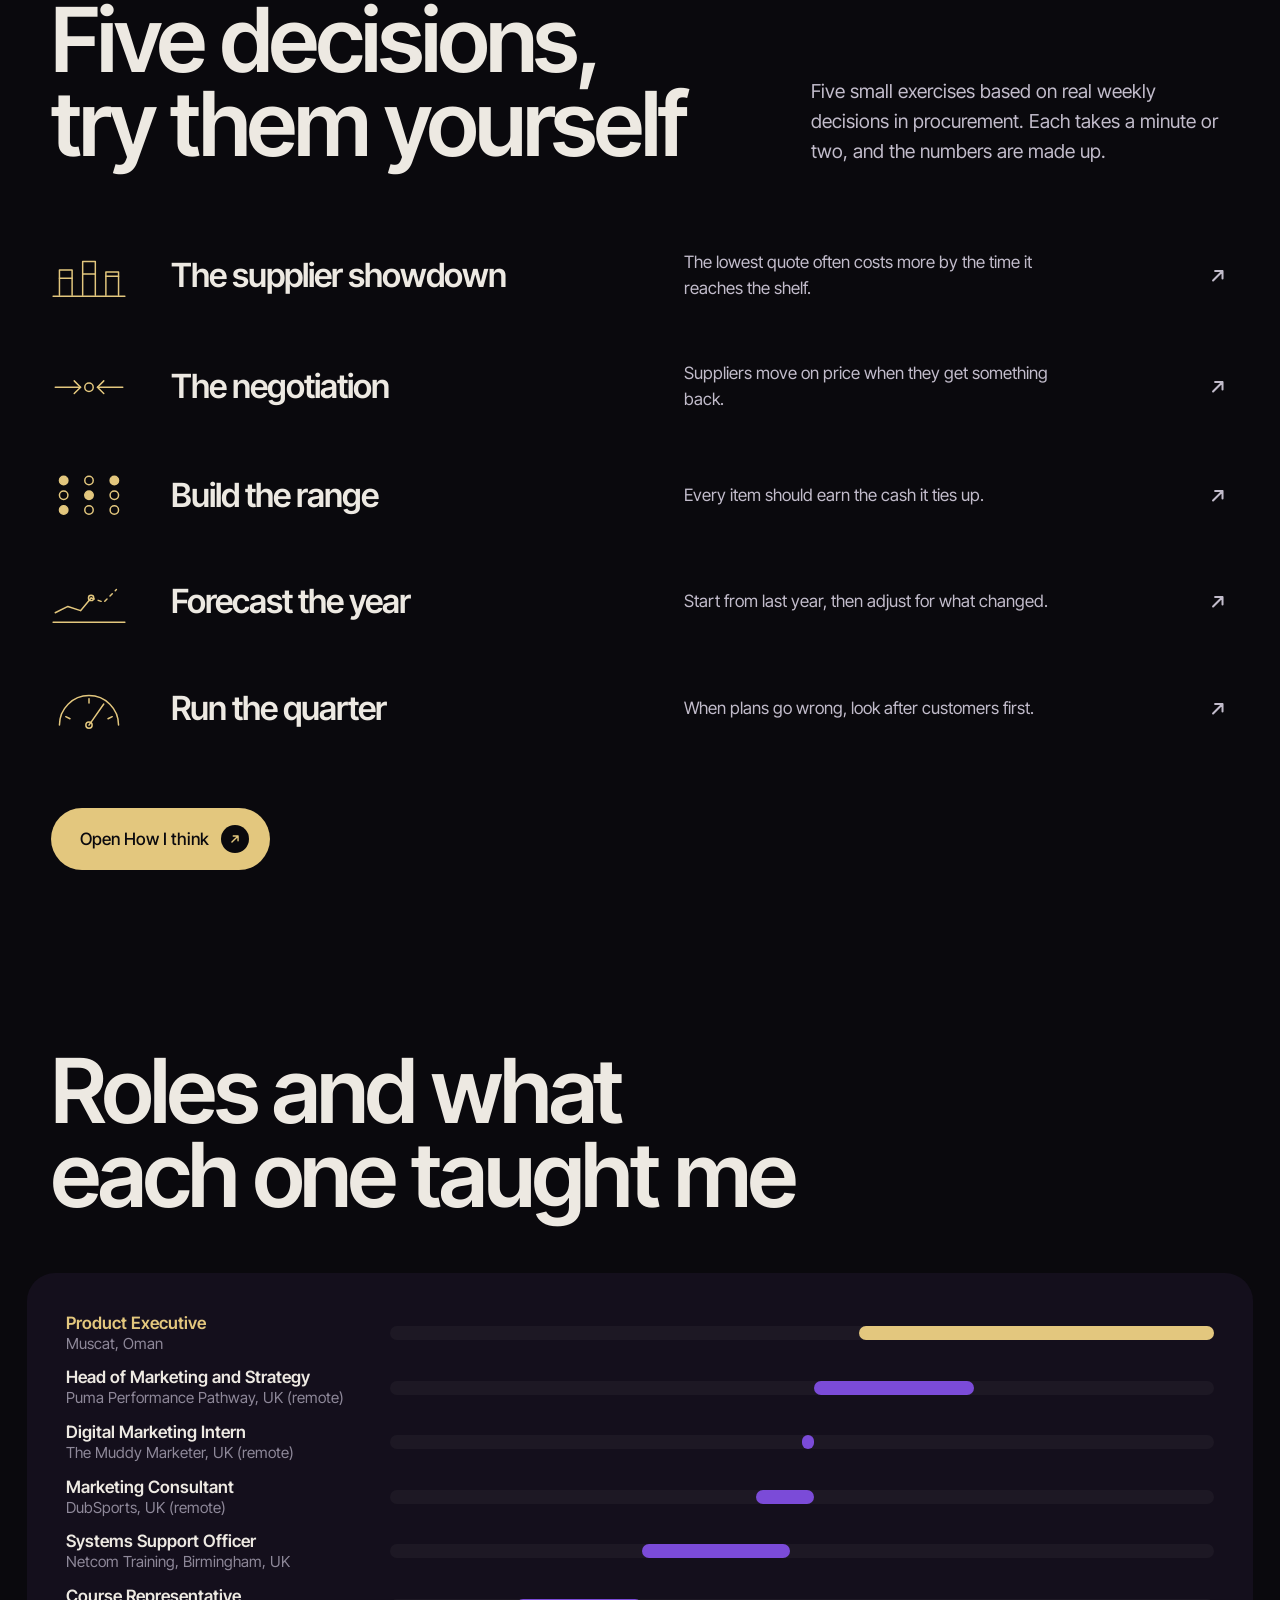
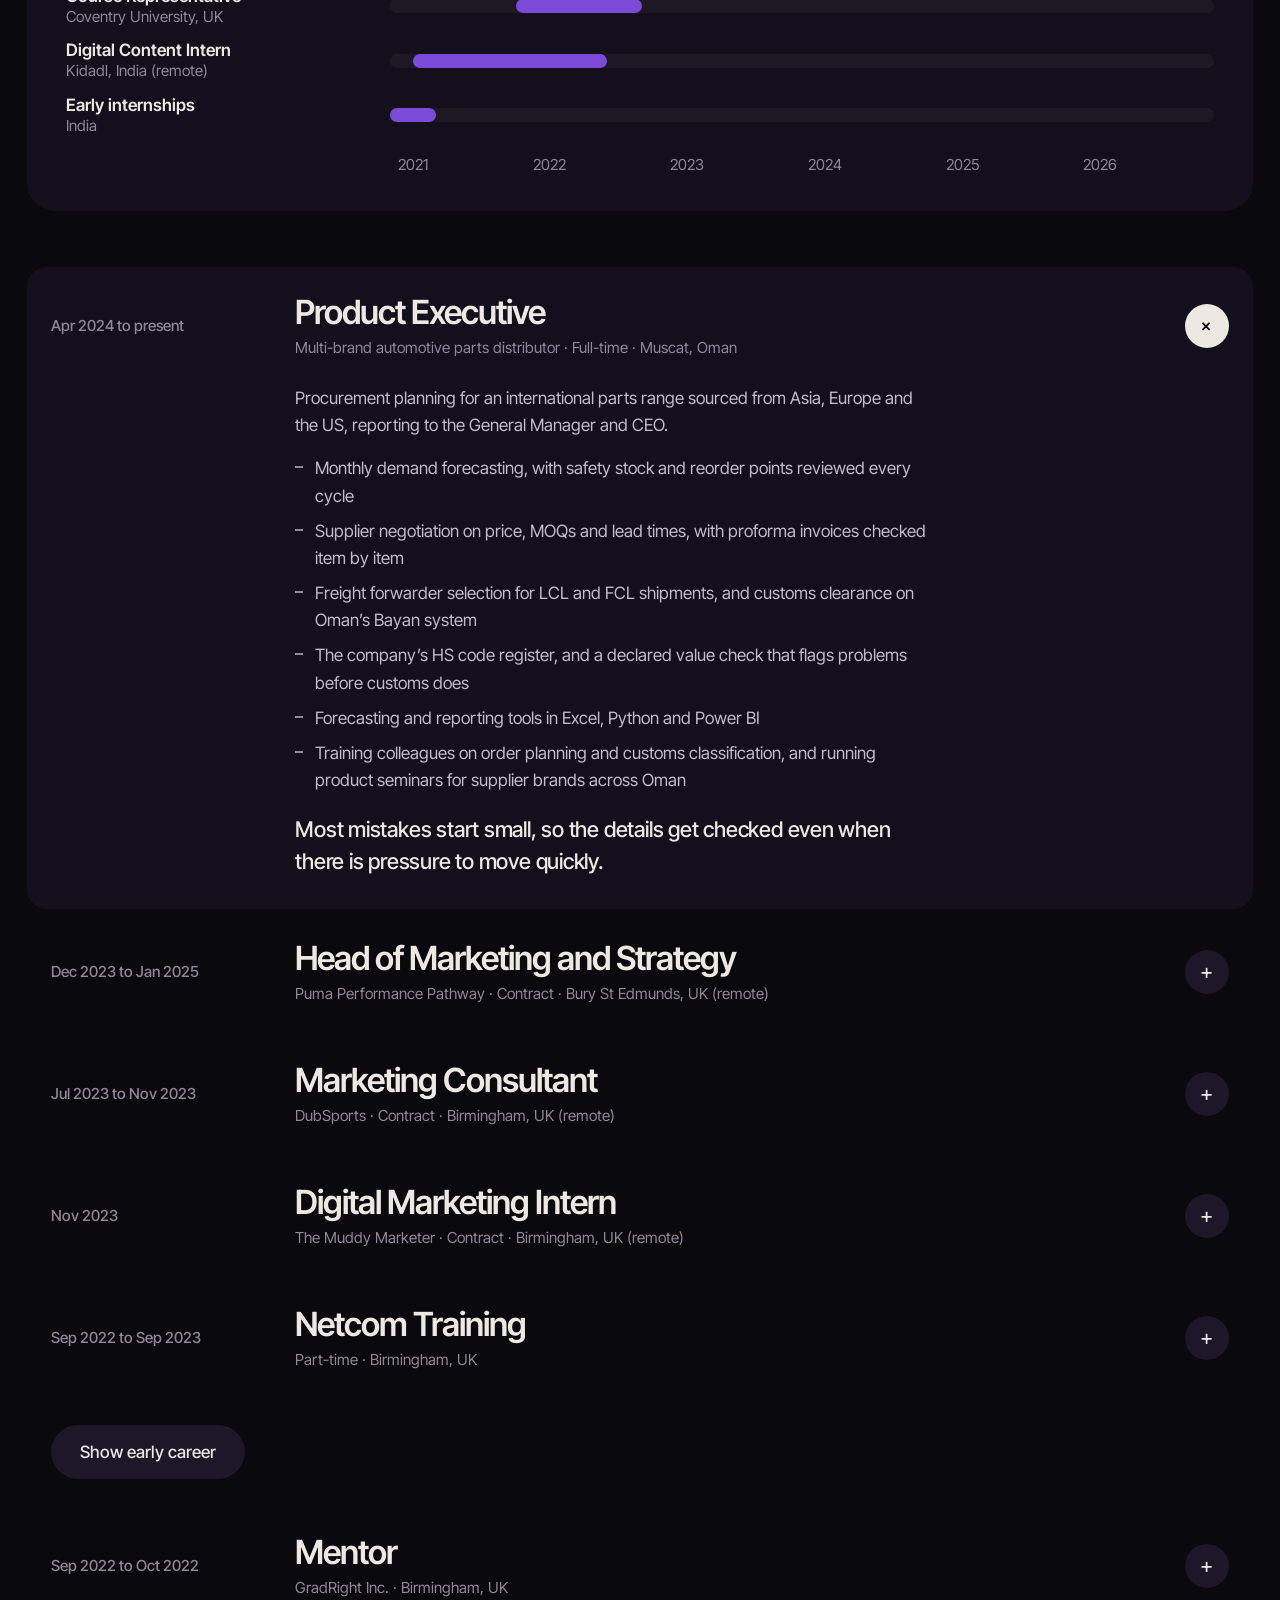
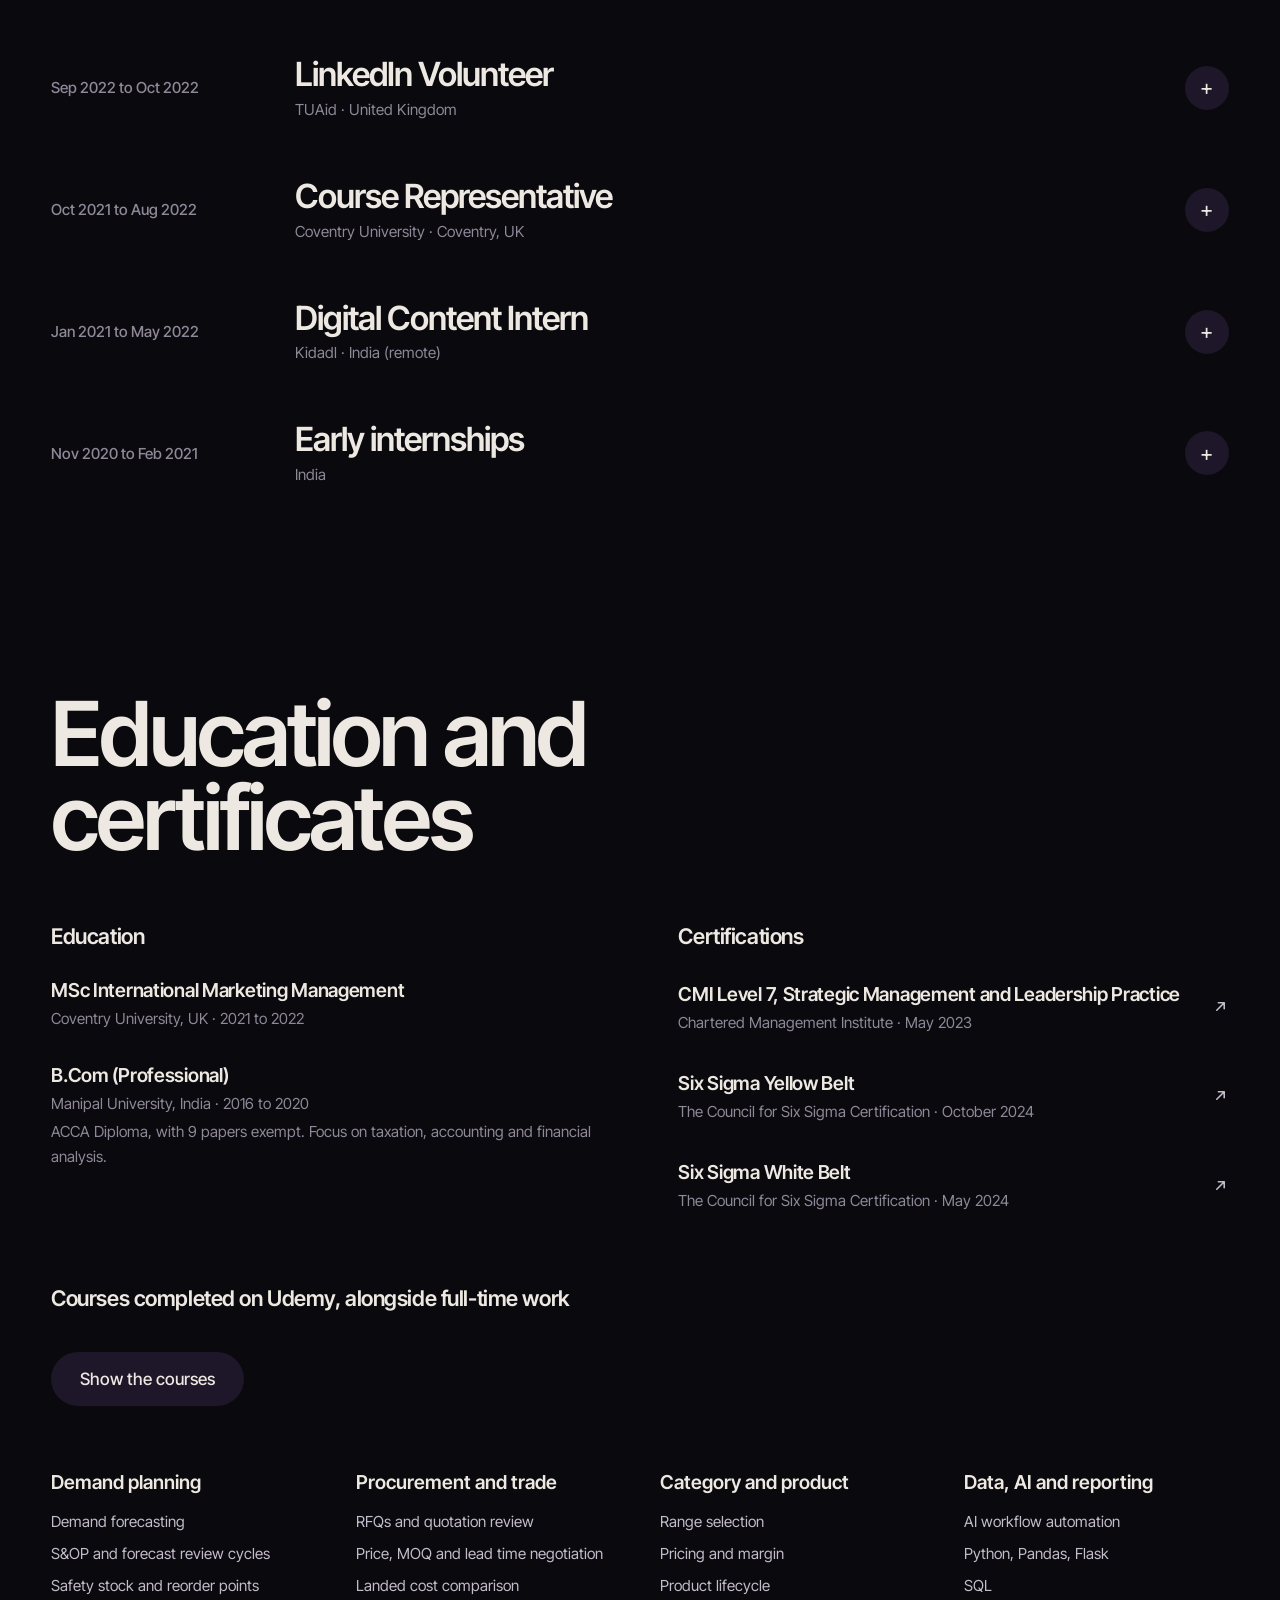
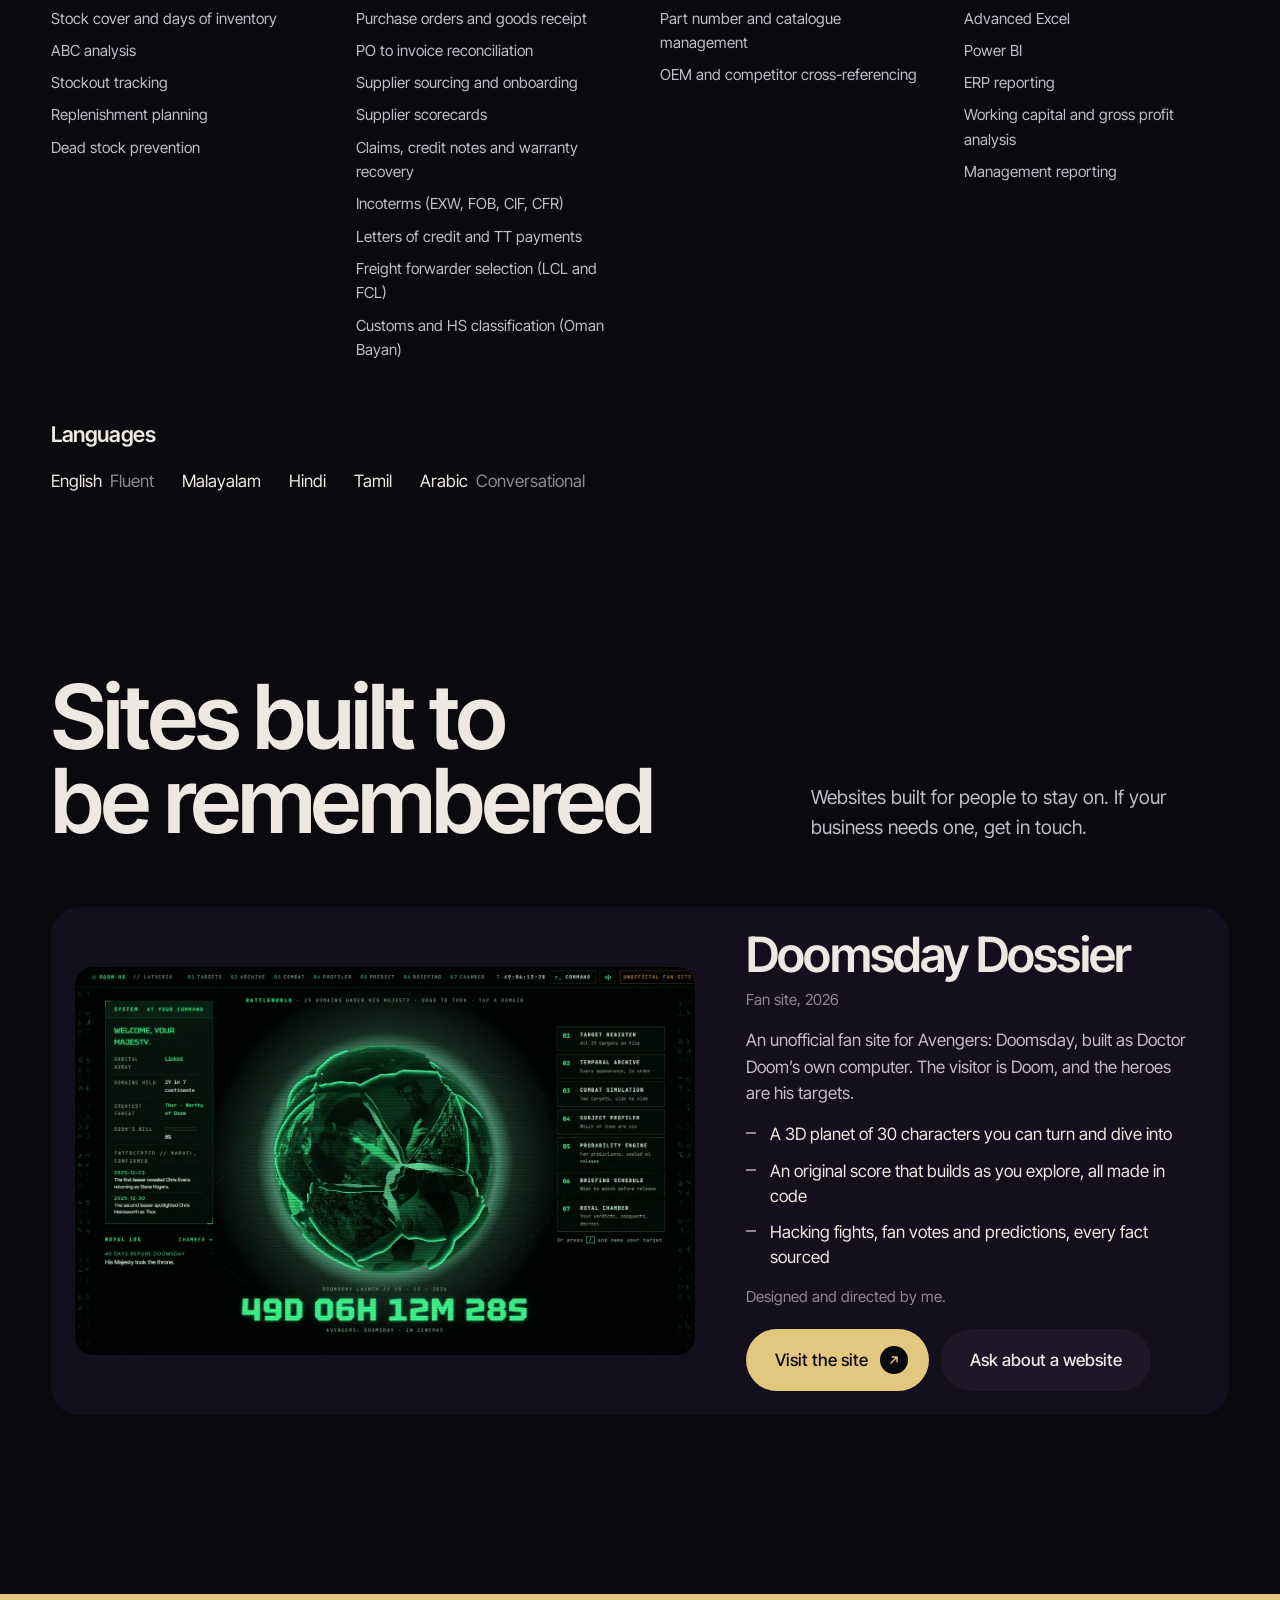
==== commit ba460299: "AI and tooling line in the hero, tighter hero on short screens" ====
--- a/index.html
+++ b/index.html
@@ -4,12 +4,12 @@
 <meta charset="utf-8">
 <meta name="viewport" content="width=device-width, initial-scale=1">
 <title>Prejith Varghese Ponnachan | Demand Planning and Procurement | Muscat, Oman</title>
-<meta name="description" content="Product Executive in demand planning and procurement for a multi-brand automotive parts distributor in Muscat, Oman. Demand forecasting, supplier negotiation, landed cost, freight and customs.">
+<meta name="description" content="Product Executive in demand planning and procurement for a multi-brand automotive parts distributor in Muscat, Oman. Demand forecasting, supplier negotiation, landed cost, freight and customs, with forecasting and reporting tools built in Excel, Python and Power BI and AI-assisted automation.">
 <link rel="canonical" href="https://prejith77.github.io/">
 <link rel="icon" href="data:image/svg+xml,%3Csvg xmlns='http://www.w3.org/2000/svg' viewBox='0 0 64 64'%3E%3Crect width='64' height='64' rx='14' fill='%230A090D'/%3E%3Ctext x='14' y='46' font-family='Arial,Helvetica,sans-serif' font-size='40' font-weight='700' fill='%23EDE9E2' letter-spacing='-2'%3EP%3C/text%3E%3Ccircle cx='47' cy='43' r='4' fill='%23C9A24A'/%3E%3C/svg%3E">
 <meta property="og:type" content="website">
 <meta property="og:title" content="Prejith Varghese Ponnachan | Demand Planning and Procurement | Muscat, Oman">
-<meta property="og:description" content="Product Executive in demand planning and procurement for a multi-brand automotive parts distributor in Muscat, Oman. Demand forecasting, supplier negotiation, landed cost, freight and customs.">
+<meta property="og:description" content="Product Executive in demand planning and procurement for a multi-brand automotive parts distributor in Muscat, Oman. Demand forecasting, supplier negotiation, landed cost, freight and customs, with forecasting and reporting tools built in Excel, Python and Power BI and AI-assisted automation.">
 <meta property="og:url" content="https://prejith77.github.io/">
 <meta property="og:image" content="https://prejith77.github.io/og-image.png?v=2">
 <meta property="og:image:width" content="1200">
@@ -21,7 +21,7 @@
 <link rel="preload" href="fonts/InterTight-normal-latin.woff2" as="font" type="font/woff2" crossorigin>
 <link rel="stylesheet" href="css/motion.css">
 <link rel="apple-touch-icon" href="apple-touch-icon.png">
-<script type="application/ld+json">{"@context": "https://schema.org", "@type": "Person", "name": "Prejith Varghese Ponnachan", "jobTitle": "Product Executive", "description": "Demand planning and procurement for a multi-brand automotive parts distributor in Oman.", "url": "https://prejith77.github.io/", "image": "https://prejith77.github.io/portrait.webp", "address": {"@type": "PostalAddress", "addressLocality": "Muscat", "addressCountry": "OM"}, "sameAs": ["https://linkedin.com/in/prejith-ponnachan"], "alumniOf": [{"@type": "CollegeOrUniversity", "name": "Coventry University"}, {"@type": "CollegeOrUniversity", "name": "Manipal University"}], "knowsAbout": ["Demand planning", "Demand forecasting", "Procurement", "Supply chain management", "Inventory management", "Safety stock and reorder points", "Supplier negotiation", "Supplier management", "Landed cost", "Freight forwarding", "Incoterms", "Customs clearance", "HS classification", "Working capital analysis", "Power BI", "Advanced Excel", "SQL", "Python"], "knowsLanguage": ["English", "Malayalam", "Hindi", "Tamil", "Arabic"]}</script>
+<script type="application/ld+json">{"@context": "https://schema.org", "@type": "Person", "name": "Prejith Varghese Ponnachan", "jobTitle": "Product Executive", "description": "Demand planning and procurement for a multi-brand automotive parts distributor in Oman.", "url": "https://prejith77.github.io/", "image": "https://prejith77.github.io/portrait.webp", "address": {"@type": "PostalAddress", "addressLocality": "Muscat", "addressCountry": "OM"}, "sameAs": ["https://linkedin.com/in/prejith-ponnachan"], "alumniOf": [{"@type": "CollegeOrUniversity", "name": "Coventry University"}, {"@type": "CollegeOrUniversity", "name": "Manipal University"}], "knowsAbout": ["Demand planning", "Demand forecasting", "Procurement", "Supply chain management", "Inventory management", "Safety stock and reorder points", "Supplier negotiation", "Supplier management", "Landed cost", "Freight forwarding", "Incoterms", "Customs clearance", "HS classification", "Working capital analysis", "Power BI", "Advanced Excel", "SQL", "Python", "AI-assisted workflow automation", "Process automation"], "knowsLanguage": ["English", "Malayalam", "Hindi", "Tamil", "Arabic"]}</script>
 <style>
 @font-face {
   font-family: 'Inter Tight';
@@ -182,11 +182,12 @@
 .head-row{display:grid;grid-template-columns:1fr auto;align-items:end;gap:32px}
 
 /* ---------- hero ---------- */
-.hero{display:flex;flex-direction:column;padding:clamp(120px,15vh,160px) 0 24px;overflow:hidden;position:relative}
+.hero{display:flex;flex-direction:column;padding:clamp(104px,13vh,148px) 0 24px;overflow:hidden;position:relative}
 .hfoot{display:flex;flex-direction:column;gap:24px;margin:0;padding-bottom:8px}
 .hlead{font:500 var(--fs-statement)/1.38 var(--sans);letter-spacing:-.015em;max-width:46ch}
 .hact{display:flex;flex-wrap:wrap;align-items:center;gap:16px 28px}
 .hact .try{margin-top:0}
+.hlead2{margin-top:-8px;font-size:var(--fs-lead);line-height:1.45;color:var(--text2);max-width:46ch}
 .js .hero .hfoot>*{opacity:0;transform:translateY(20px);transition:opacity .9s,transform 1.1s cubic-bezier(.16,1,.3,1)}
 .hero.go .hfoot>*{opacity:1;transform:none}
 .hero.go .hfoot>*:nth-child(2){transition-delay:.12s}
@@ -453,7 +454,7 @@
 @media (min-width:981px){.svc,.tiles{margin-left:-28px;margin-right:-28px}.acc,.tl{margin-left:-24px;margin-right:-24px}}
 @media (max-width:980px){.hero>.wrap{grid-template-columns:minmax(0,1fr);align-items:start}.hfoot{padding-bottom:0}}
 /* hero carousel: the work itself, on a curve */
-.orbit{position:relative;height:clamp(340px,44vh,420px);margin-top:clamp(24px,4vh,40px);perspective:1100px;overflow:hidden;user-select:none;-webkit-user-select:none;touch-action:pan-y;
+.orbit{position:relative;height:clamp(320px,41vh,420px);margin-top:clamp(16px,3vh,40px);perspective:1100px;overflow:hidden;user-select:none;-webkit-user-select:none;touch-action:pan-y;
   -webkit-mask-image:linear-gradient(90deg,transparent,#000 12%,#000 88%,transparent);mask-image:linear-gradient(90deg,transparent,#000 12%,#000 88%,transparent)} /* taste-skill-ignore: edge fade mask, not a fill */
 .orbit-ring{position:absolute;left:50%;top:46%;width:0;height:0;margin:0;padding:0;list-style:none;transform-style:preserve-3d;transform:translateZ(1200px)}
 .oc{position:absolute;width:260px;height:340px;left:-130px;top:-170px;transform:rotateY(var(--a)) translateZ(-1400px);backface-visibility:hidden;will-change:transform}
@@ -586,6 +587,7 @@
     </h1>
     <div class="hfoot">
       <p class="hlead">Demand planning and procurement for a multi-brand automotive parts distributor in Muscat, Oman.</p>
+      <p class="hlead2">Forecasting and reporting tools built in Excel, Python and Power BI, with AI-assisted automation.</p>
       <div class="hact"><a class="btn btn-primary" href="mailto:prejith.ponnachan1@outlook.com">Email me</a><a class="try" href="thinking.html#suppliers"><span class="roll"><span data-t="Try the 60-second supplier showdown">Try the 60-second supplier showdown</span></span><i aria-hidden="true"><svg class="ic" viewBox="0 0 16 16" aria-hidden="true" focusable="false"><path d="M4.5 11.5l7-7M6 4.5h5.5V10"/></svg></i></a></div>
     </div>
   </div>
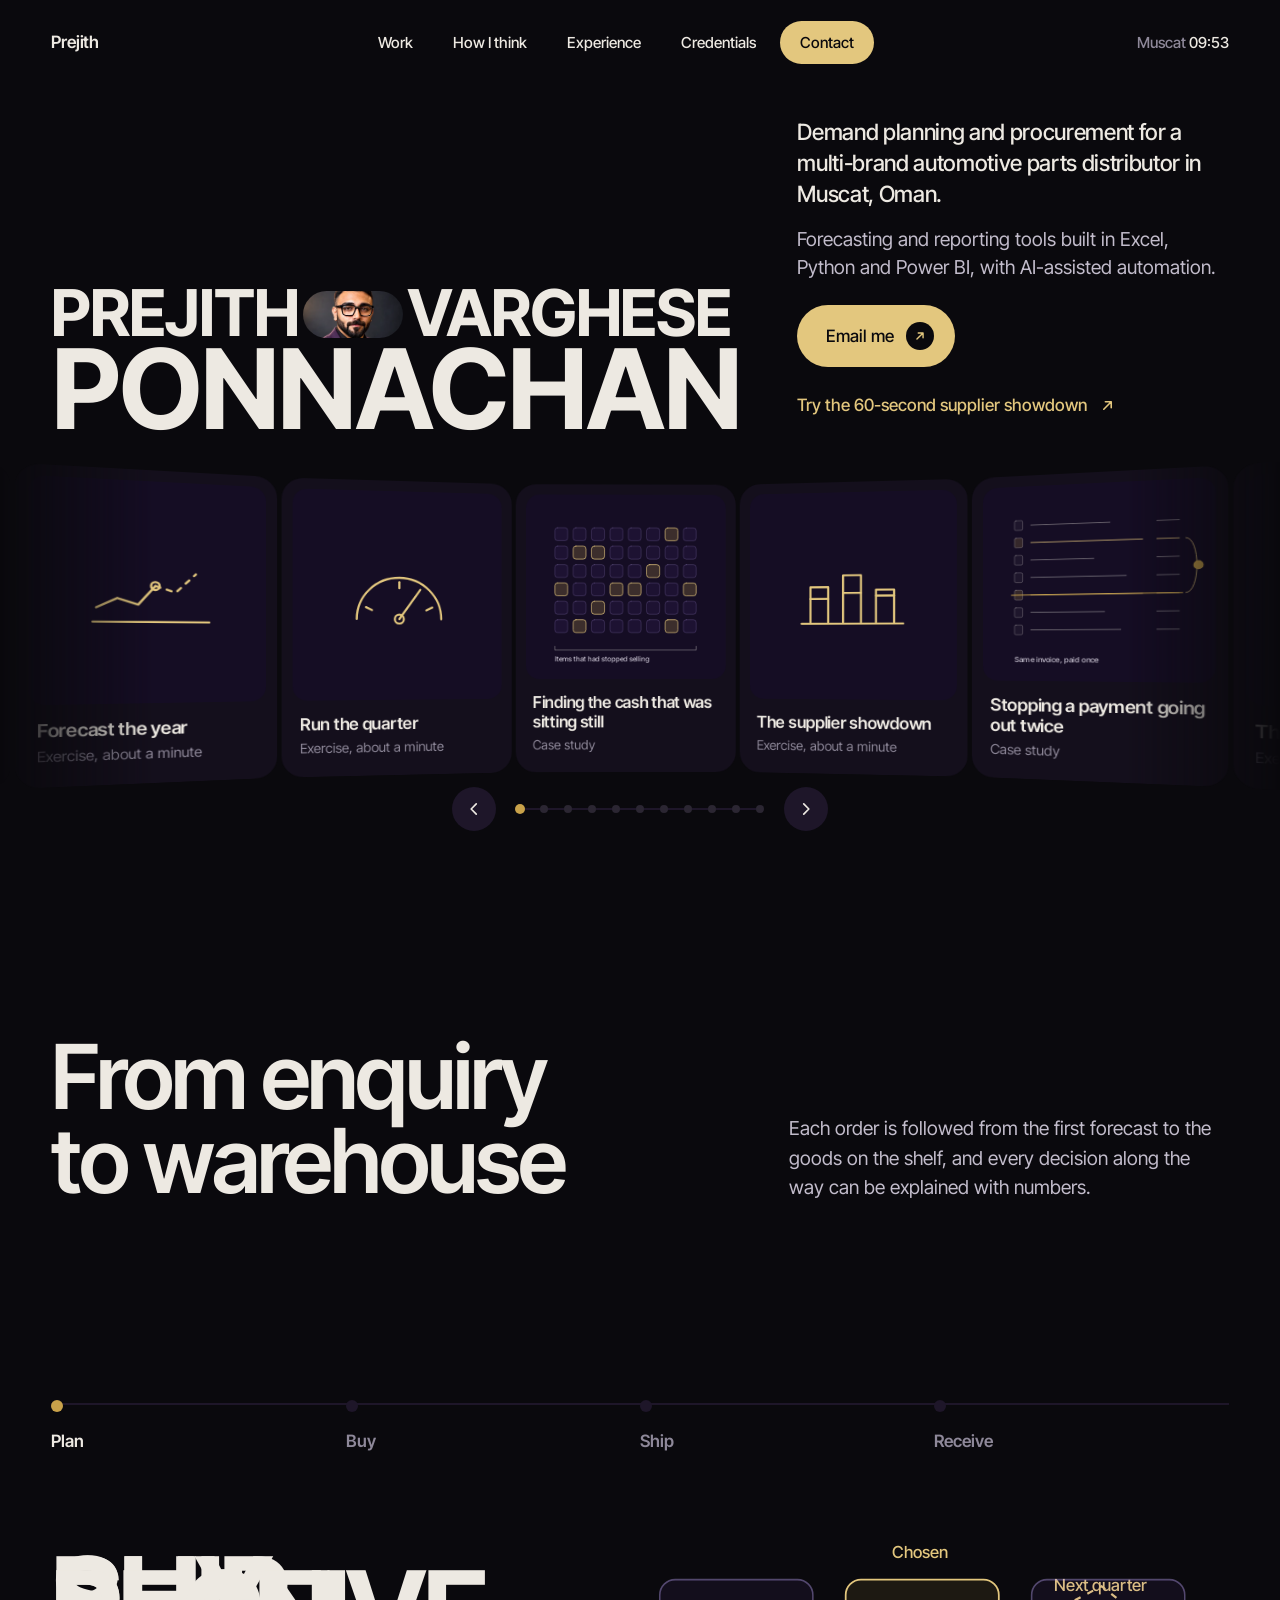
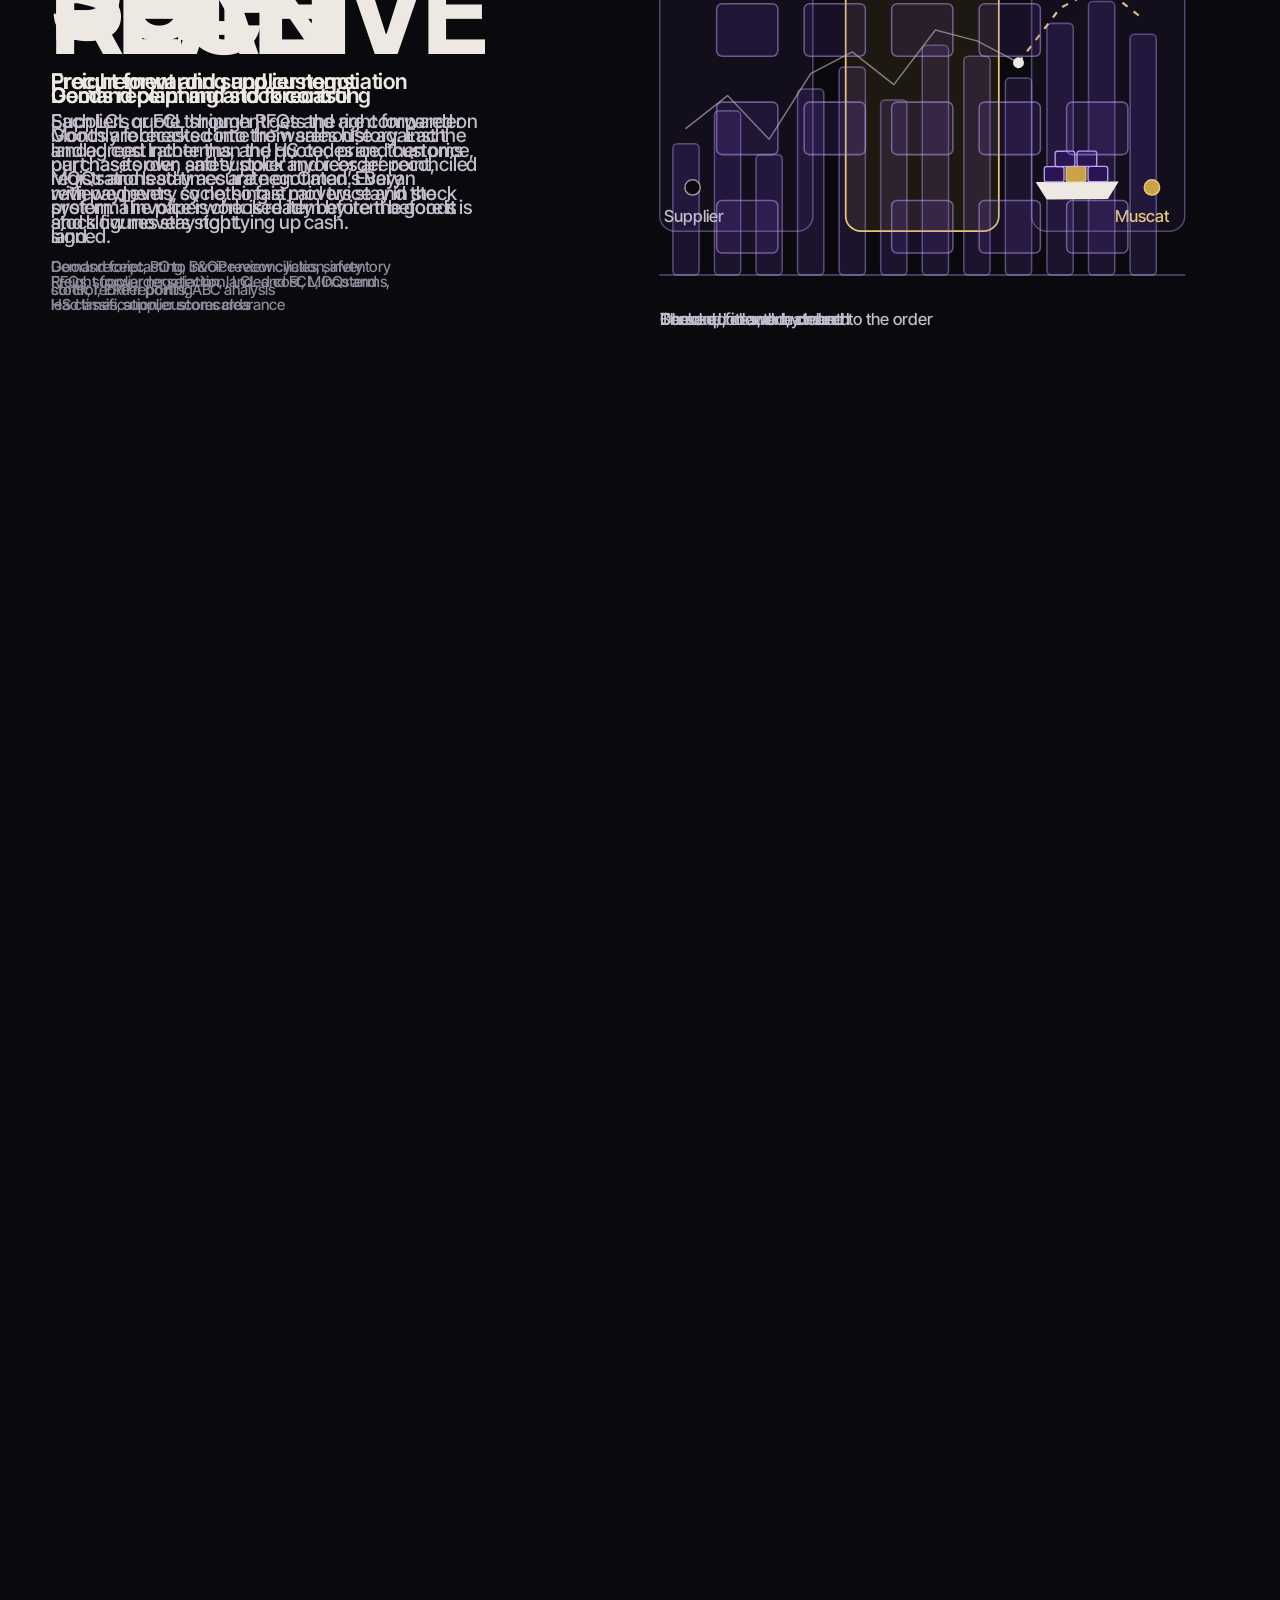
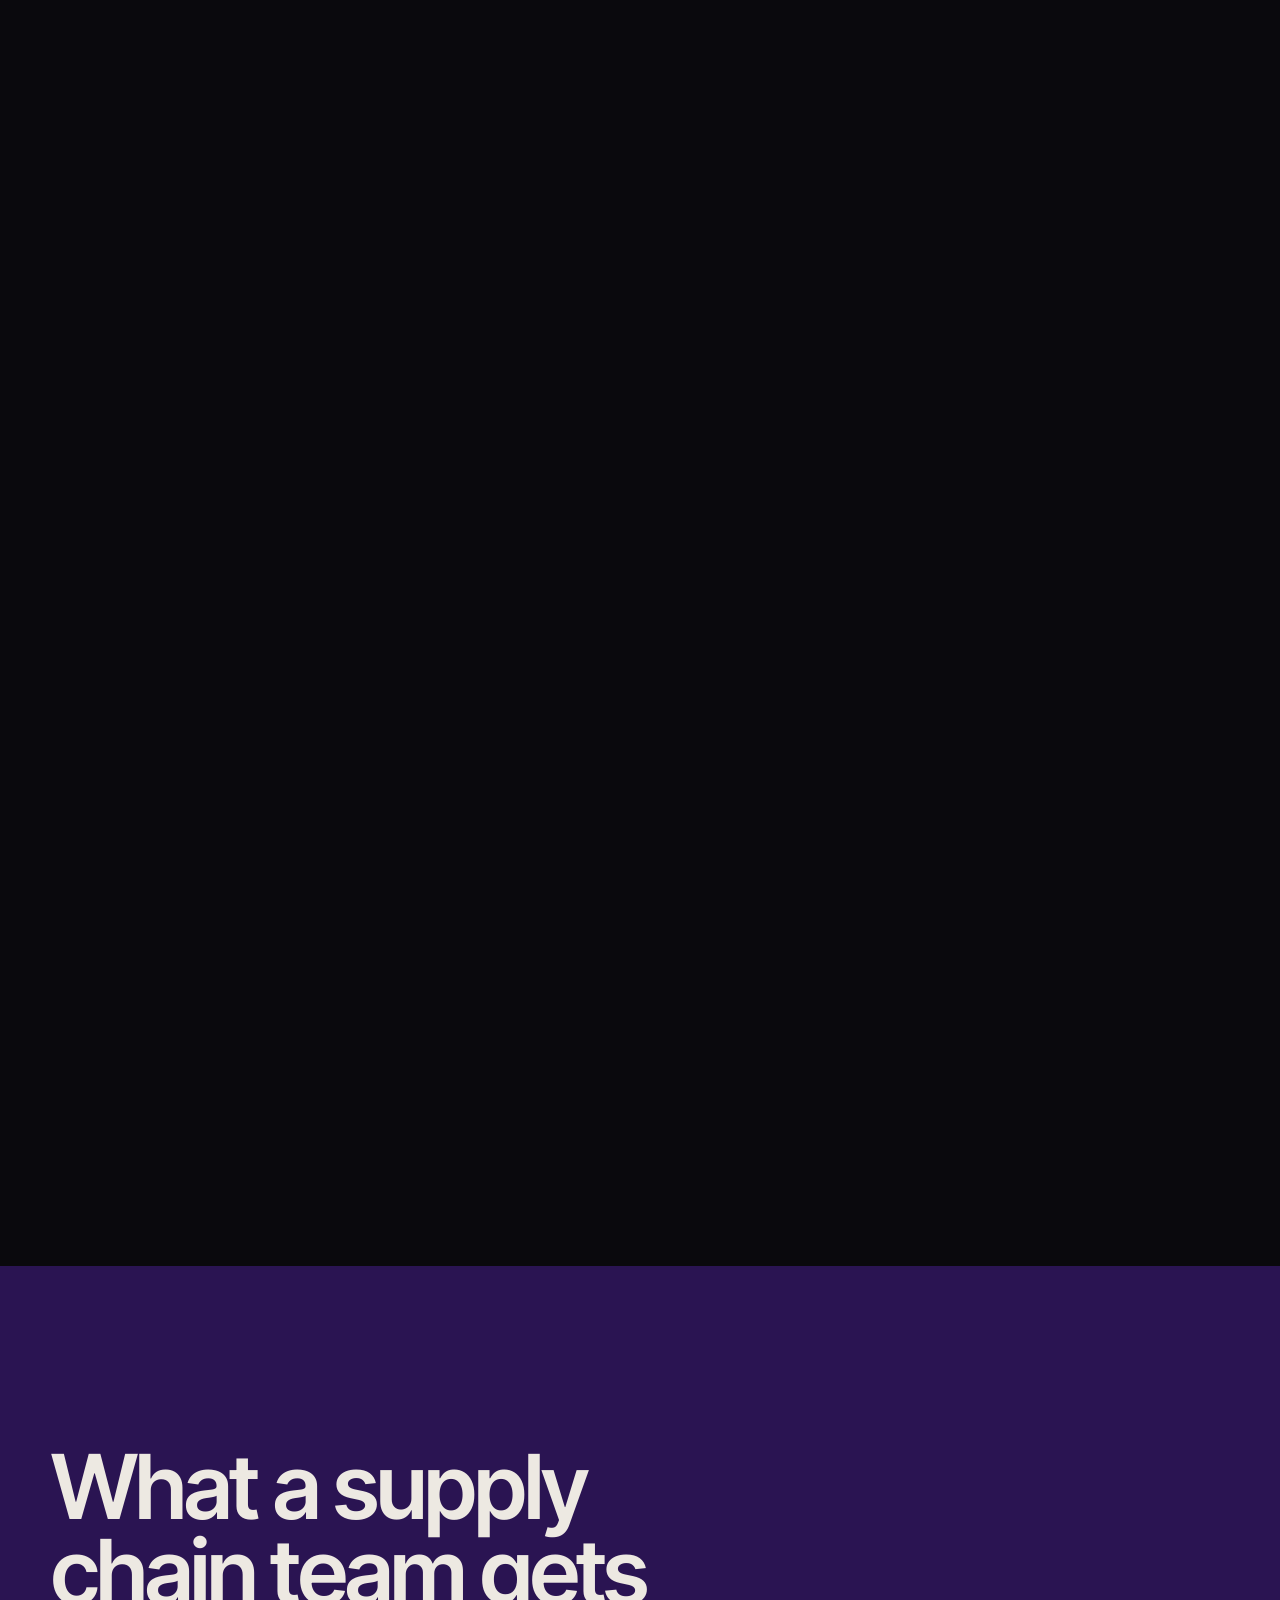
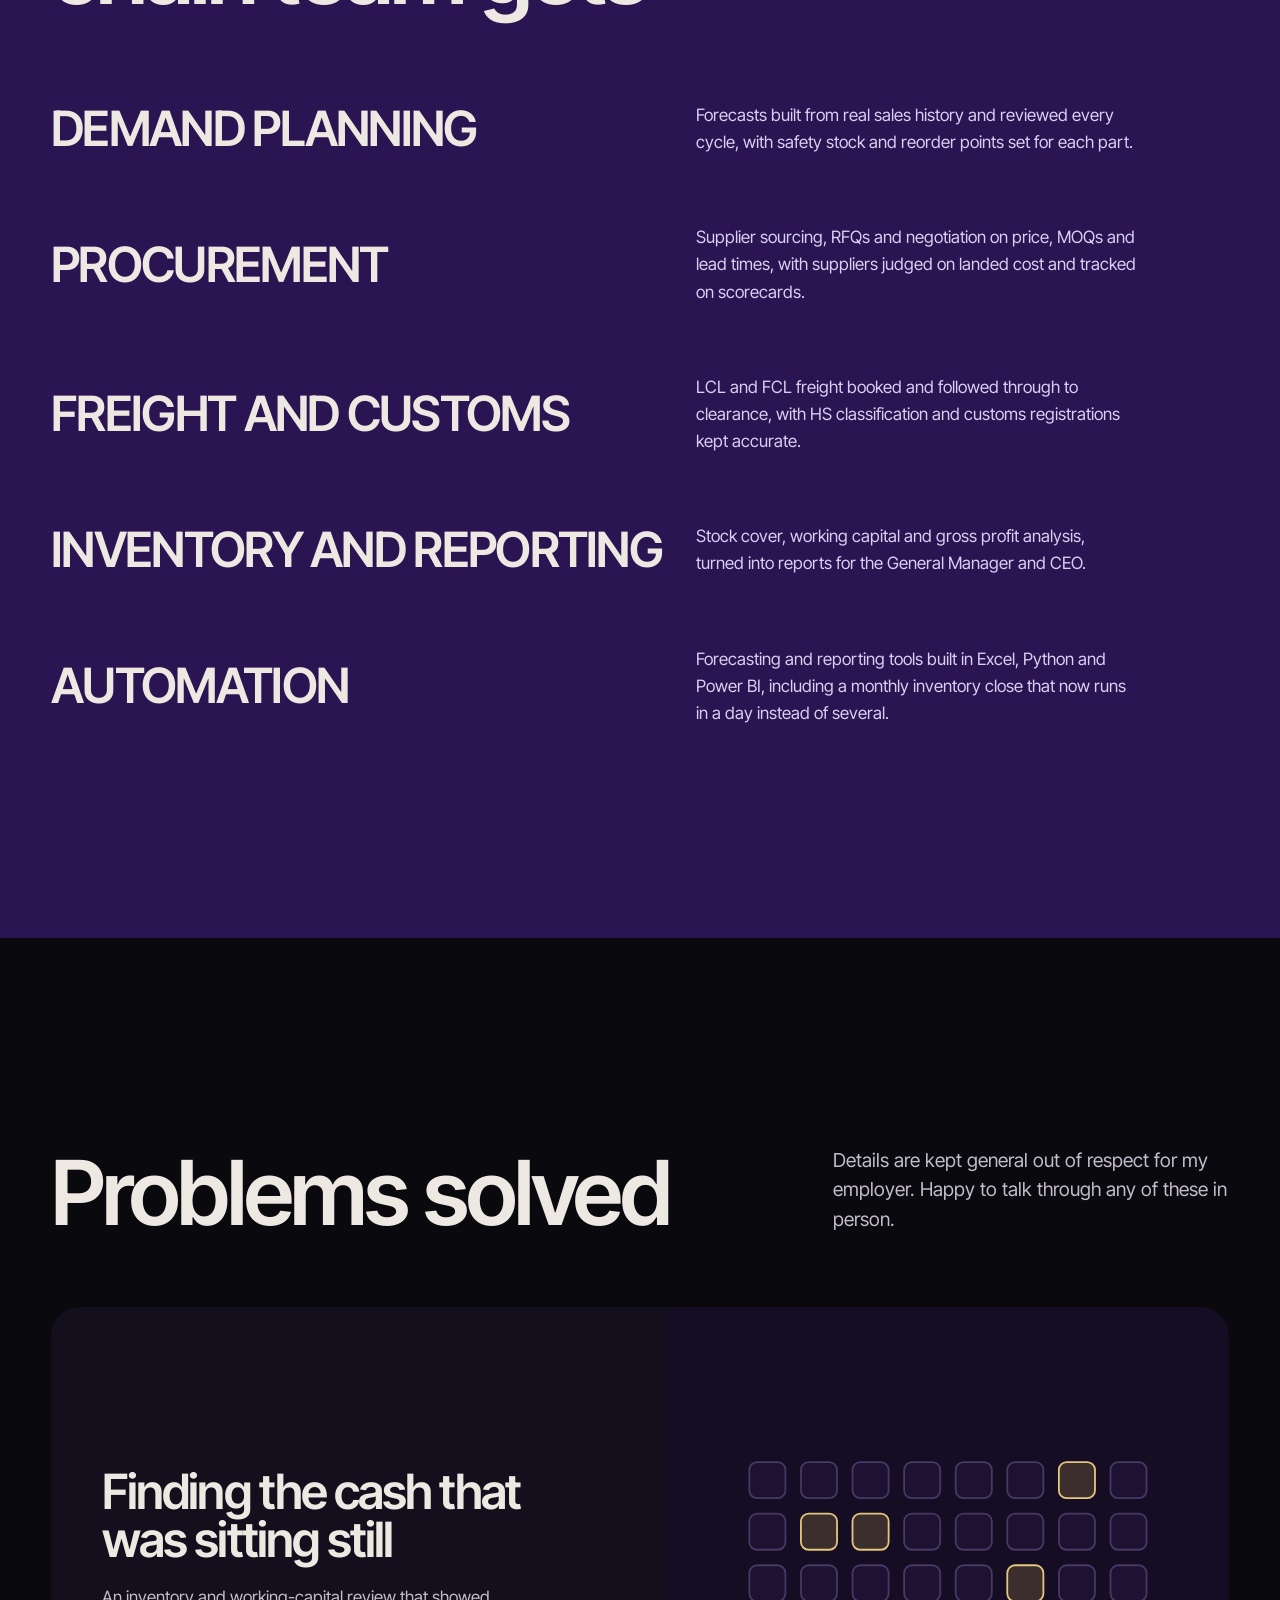
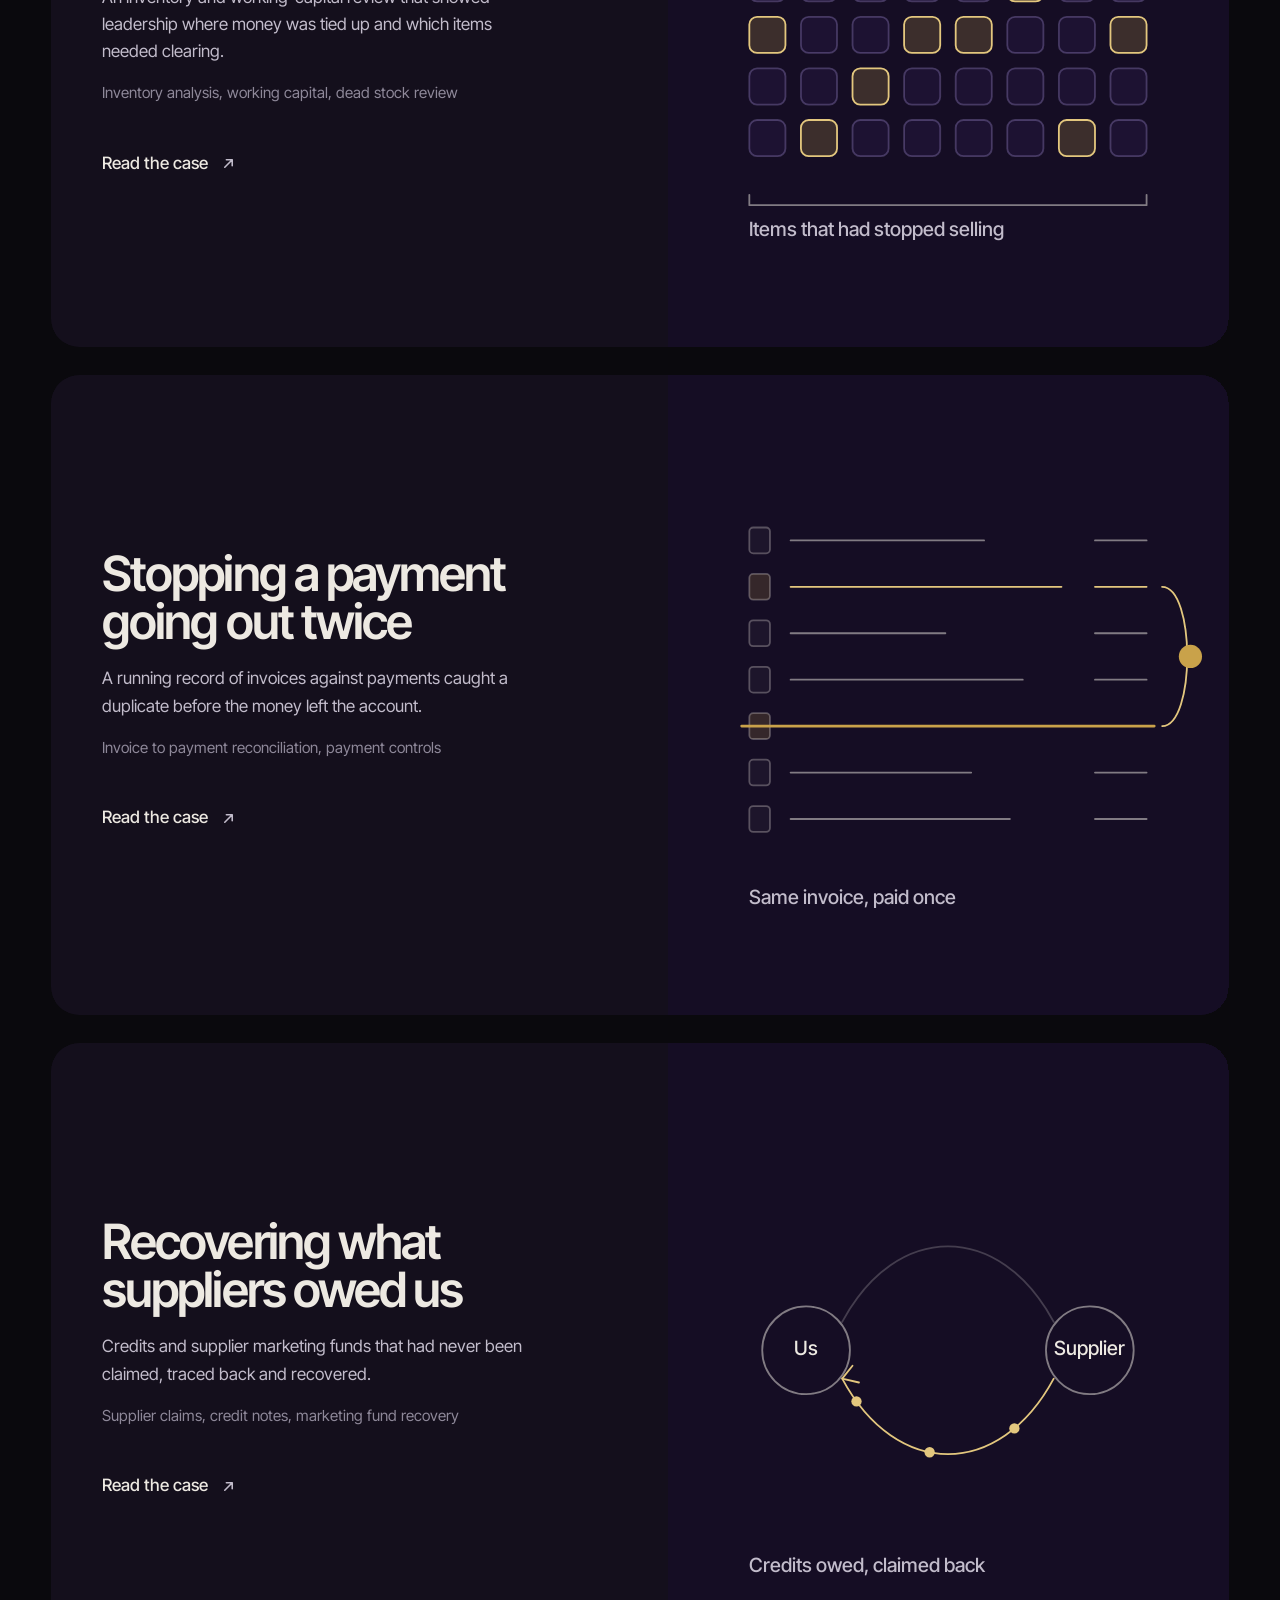
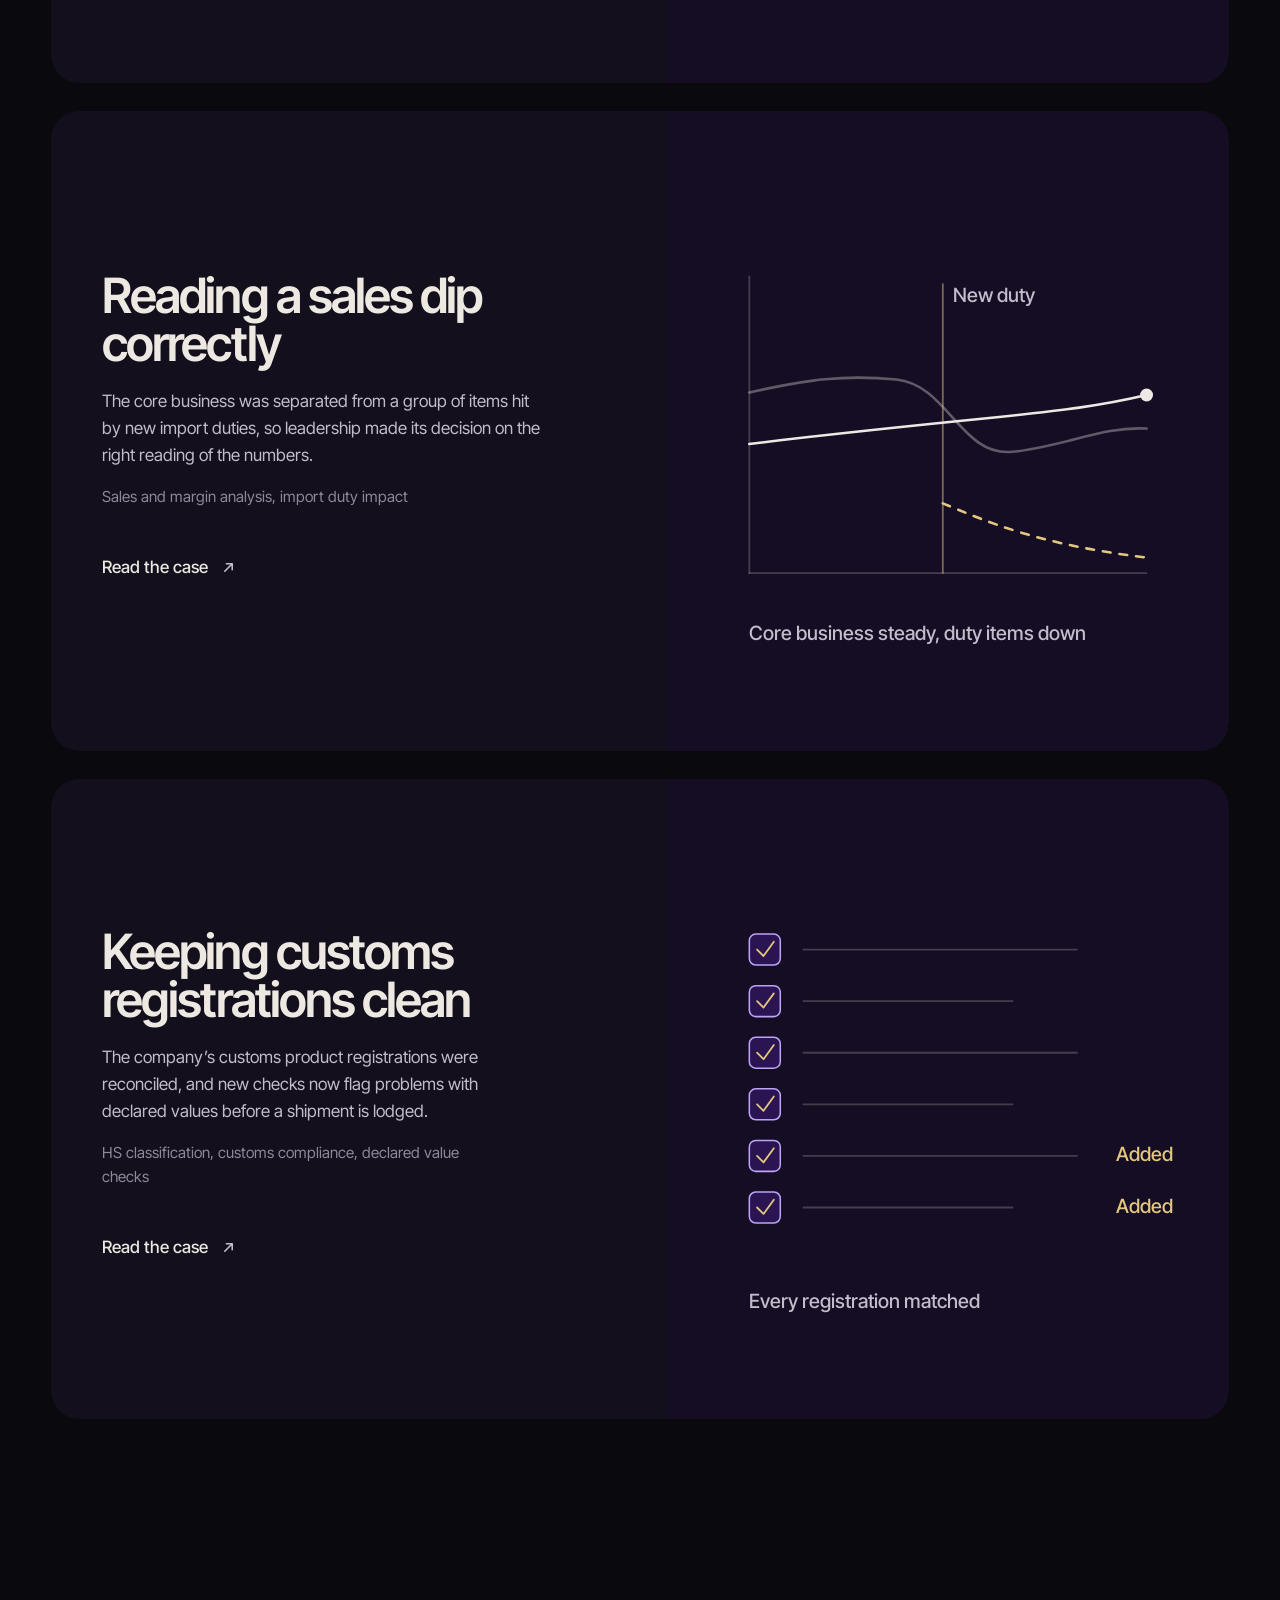
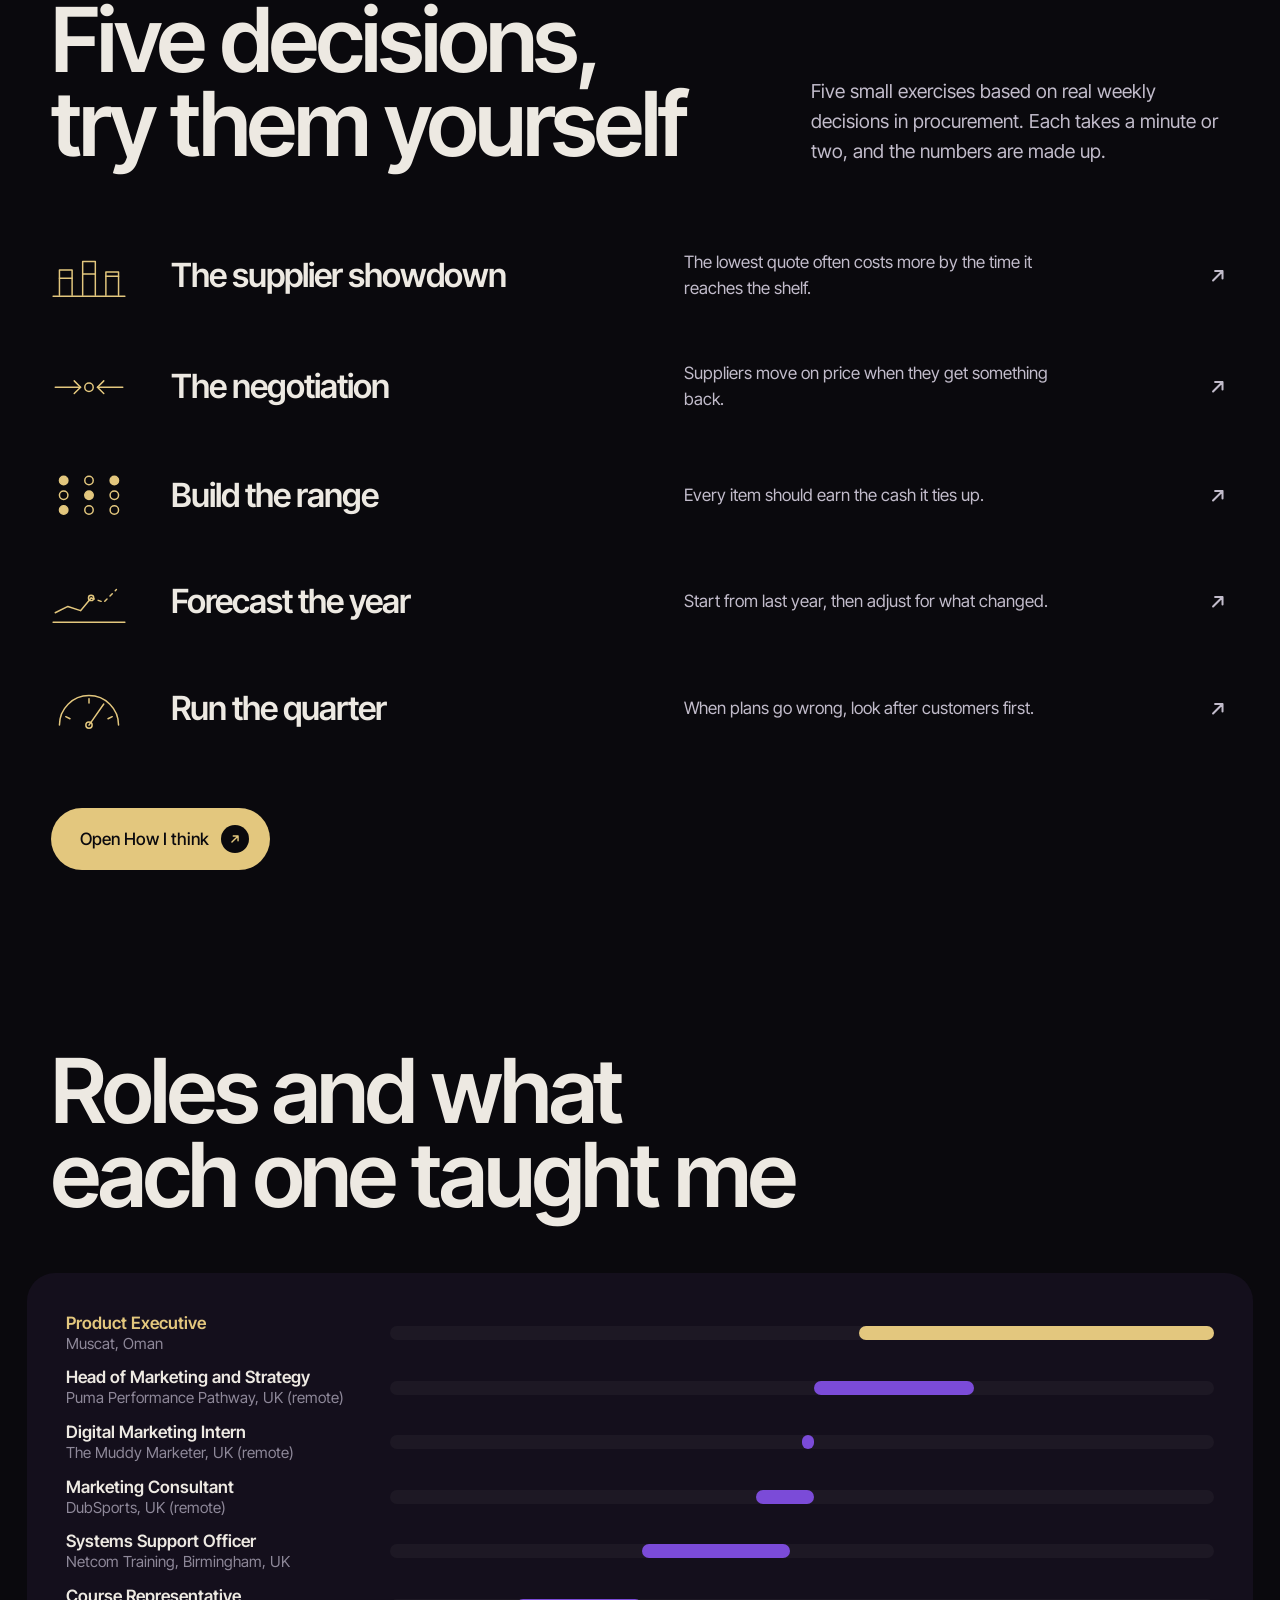
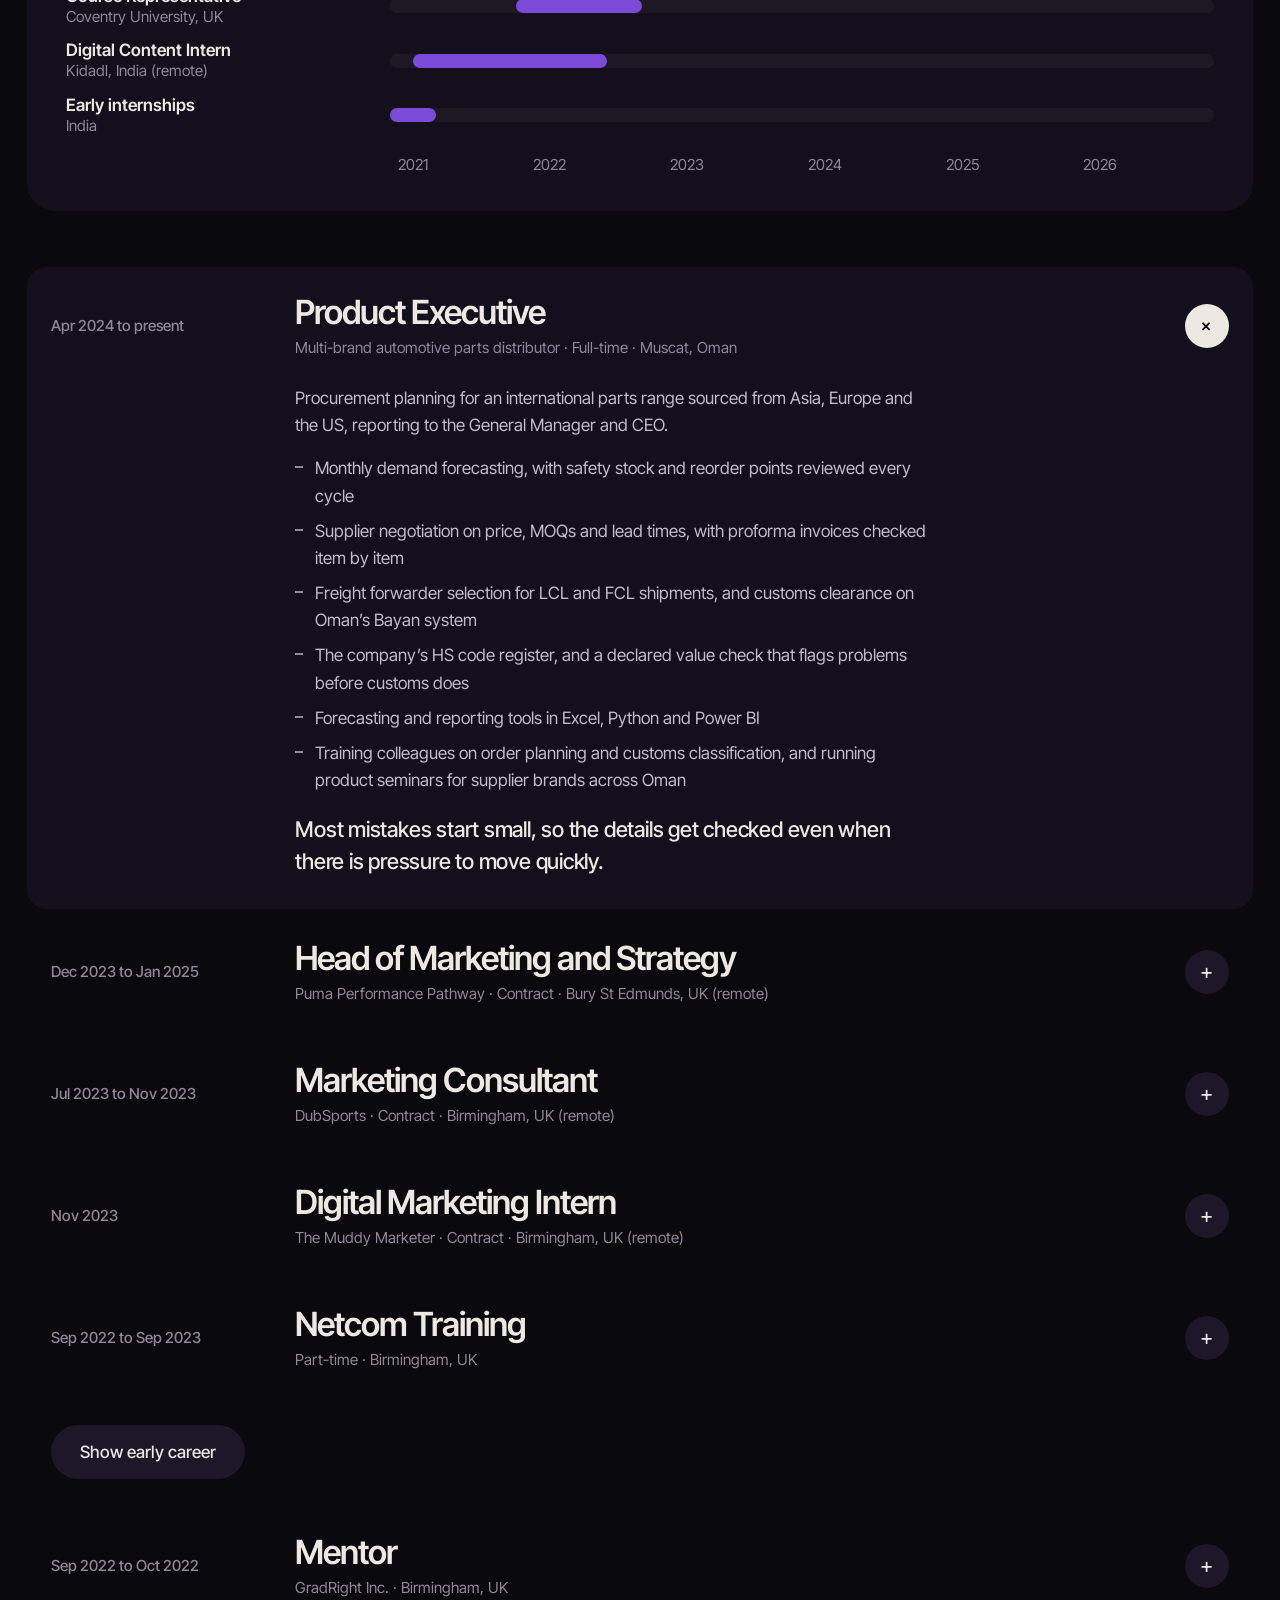
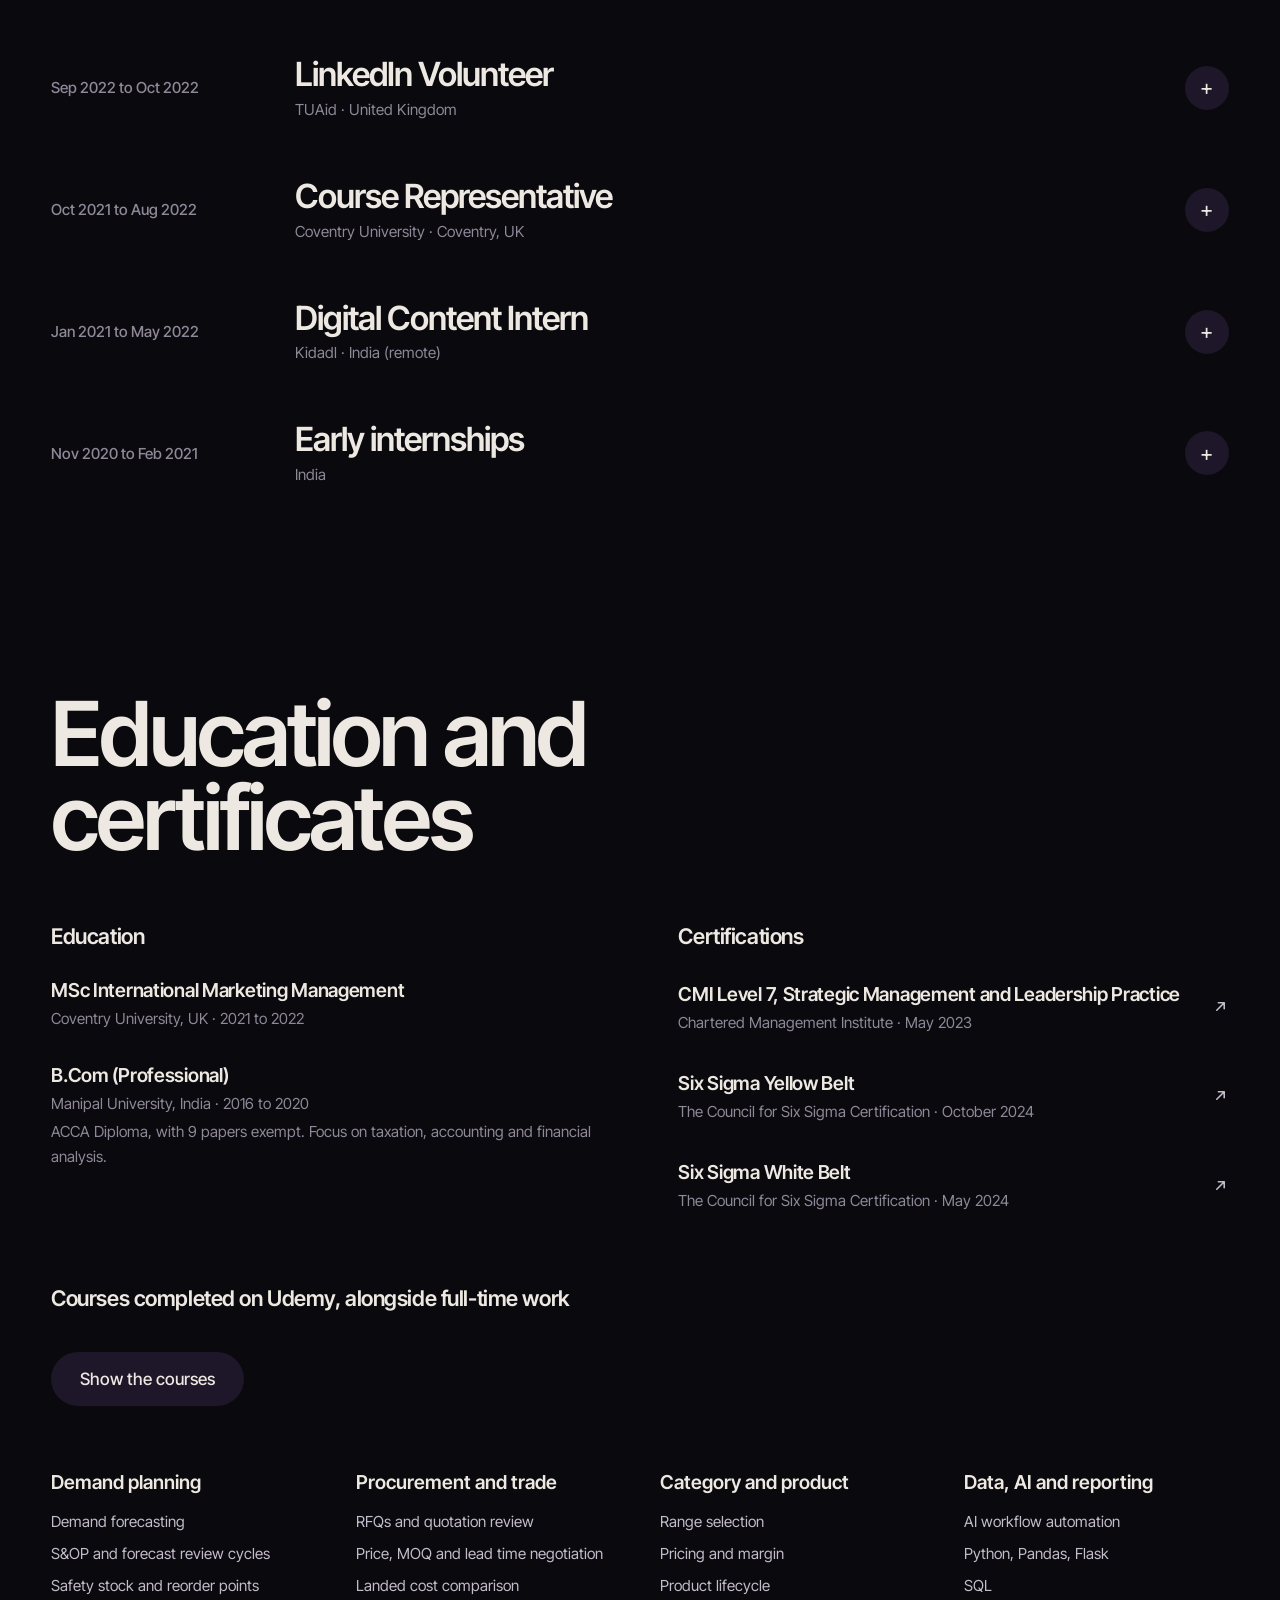
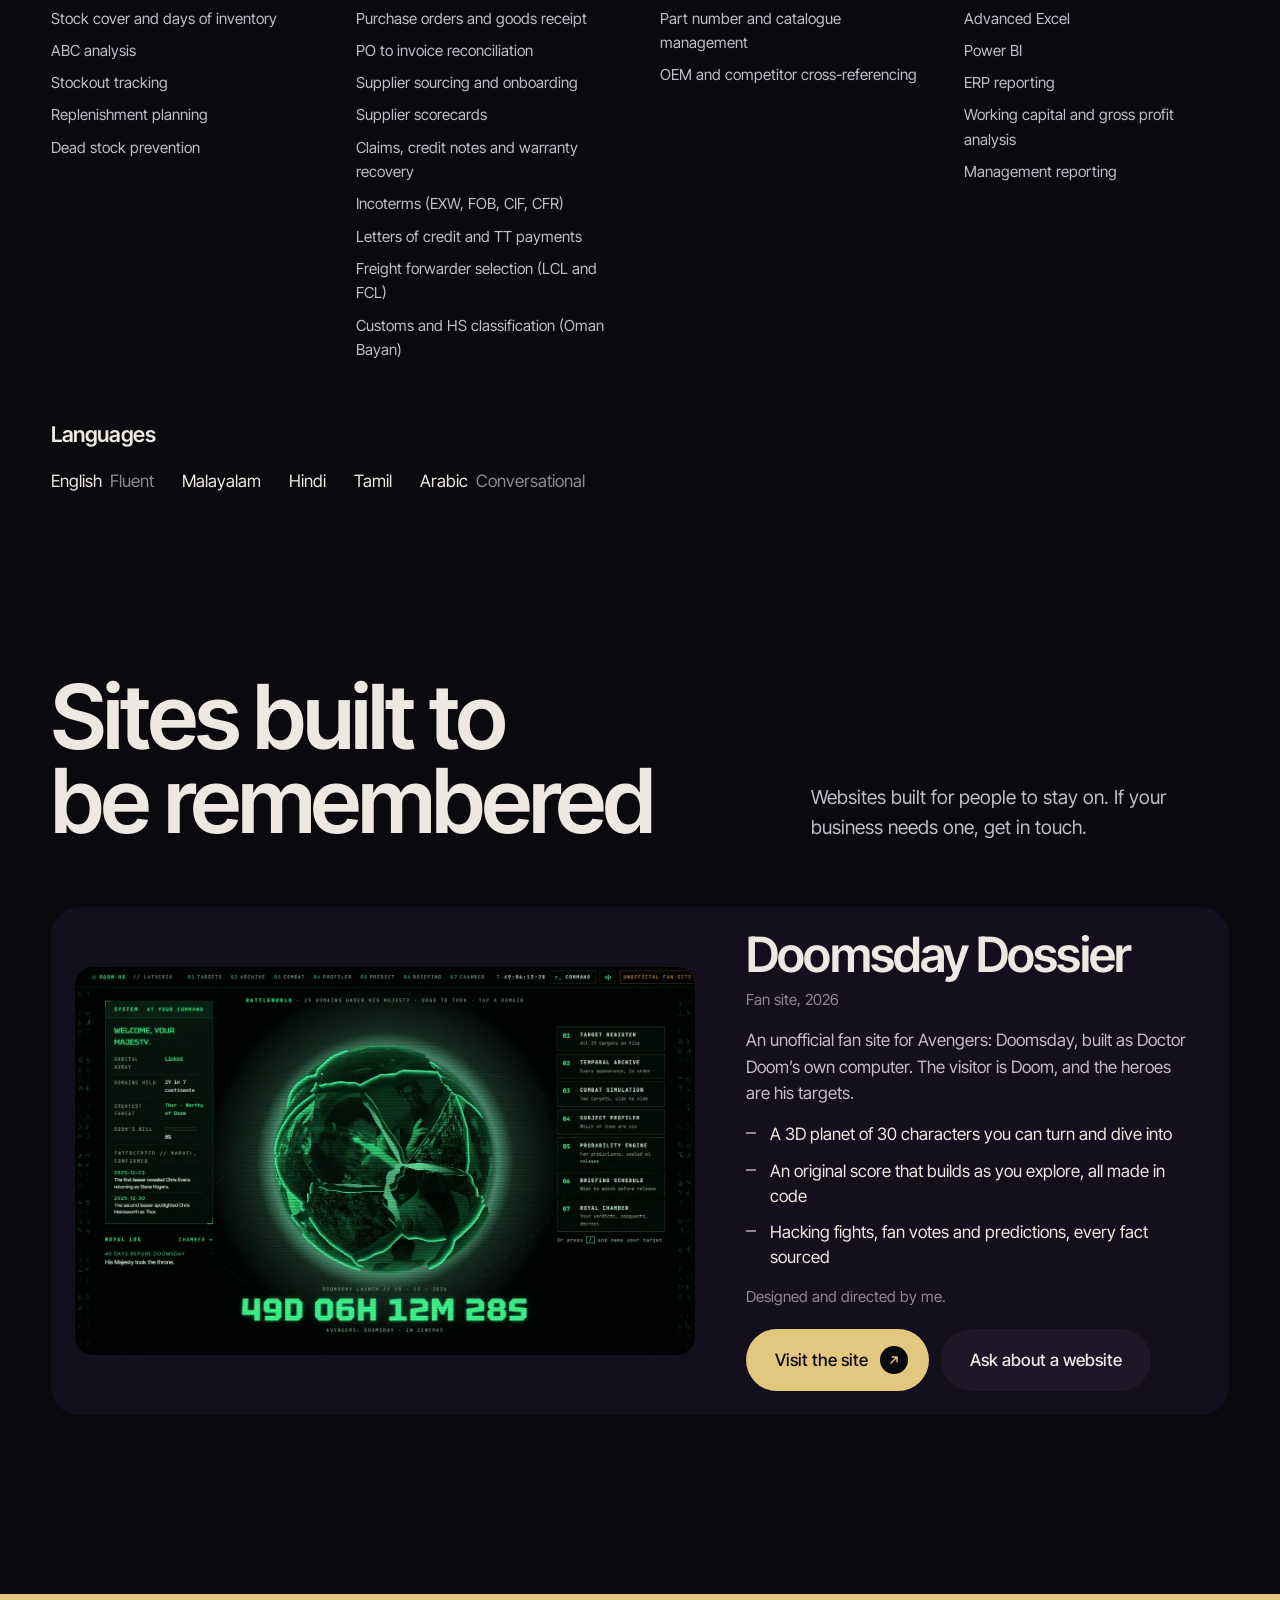
==== commit fd0fc330: "Hero carousel: drag with momentum, trackpad swipe, arrows, dots and keys" ====
--- a/index.html
+++ b/index.html
@@ -456,10 +456,10 @@
 /* hero carousel: the work itself, on a curve */
 .orbit{position:relative;height:clamp(320px,41vh,420px);margin-top:clamp(16px,3vh,40px);perspective:1100px;overflow:hidden;user-select:none;-webkit-user-select:none;touch-action:pan-y;
   -webkit-mask-image:linear-gradient(90deg,transparent,#000 12%,#000 88%,transparent);mask-image:linear-gradient(90deg,transparent,#000 12%,#000 88%,transparent)} /* taste-skill-ignore: edge fade mask, not a fill */
-.orbit-ring{position:absolute;left:50%;top:46%;width:0;height:0;margin:0;padding:0;list-style:none;transform-style:preserve-3d;transform:translateZ(1200px)}
+.orbit-ring{position:absolute;left:50%;top:44%;width:0;height:0;margin:0;padding:0;list-style:none;transform-style:preserve-3d;transform:translateZ(1200px)}
 .oc{position:absolute;width:260px;height:340px;left:-130px;top:-170px;transform:rotateY(var(--a)) translateZ(-1400px);backface-visibility:hidden;will-change:transform}
 .oc.far{opacity:0;pointer-events:none}
-.oc-in{display:flex;flex-direction:column;width:100%;height:100%;padding:12px;border:0;border-radius:24px;background:var(--bg2);color:var(--text);font:inherit;text-align:left;text-decoration:none;cursor:pointer;transition:background .25s cubic-bezier(.23,1,.32,1)}
+.oc-in{display:flex;flex-direction:column;width:100%;height:100%;padding:12px;border:0;border-radius:24px;background:var(--bg2);color:var(--text);font:inherit;text-align:left;text-decoration:none;cursor:inherit;-webkit-user-drag:none;transition:background .25s cubic-bezier(.23,1,.32,1)}
 .oc-in:hover{background:var(--bg3)}
 .oc-in:focus-visible{outline:2px solid var(--gold);outline-offset:4px}
 .oc-art{flex:1;min-height:0;border-radius:16px;background:#150D24;display:grid;place-items:center;overflow:hidden}
@@ -473,16 +473,26 @@
 .oc-tx{display:grid;gap:4px;padding:16px 8px 8px}
 .oc-t{font:600 var(--fs-lead)/1.2 var(--sans);letter-spacing:-.015em}
 .oc-k{font-size:var(--fs-sm);color:var(--dim)}
-.orbit-route{position:absolute;left:50%;bottom:8px;transform:translateX(-50%);display:flex;gap:12px;align-items:center}
-.orbit-route::before{content:"";position:absolute;left:0;right:0;top:50%;height:2px;margin-top:-1px;background:var(--bg3)}
-.orbit-route i{position:relative;width:8px;height:8px;border-radius:50%;background:var(--bg3);transition:background .3s}
-.orbit-route i.on{background:var(--gold)}
+.orbit.live{cursor:grab;touch-action:pan-y;-webkit-user-select:none;user-select:none}
+.orbit.dragging,.orbit.dragging .oc-in{cursor:grabbing}
+.orbit img{-webkit-user-drag:none}
+.orbit-nav{position:absolute;left:50%;bottom:0;transform:translateX(-50%);display:flex;align-items:center;gap:12px;cursor:auto}
+.orbit-btn{display:grid;place-items:center;width:44px;height:44px;border:0;border-radius:50%;background:var(--bg3);color:var(--text);cursor:pointer;font-size:18px;transition:background .2s cubic-bezier(.23,1,.32,1),transform 160ms cubic-bezier(.23,1,.32,1)}
+.orbit-btn:hover{background:var(--bg4)}
+.orbit-btn:active{transform:scale(.94)}
+.orbit-btn:focus-visible,.orbit-dot:focus-visible{outline:2px solid var(--gold);outline-offset:2px}
+.orbit-route{position:relative;display:flex;align-items:center}
+.orbit-route::before{content:"";position:absolute;left:12px;right:12px;top:50%;height:2px;margin-top:-1px;background:var(--bg3)}
+.orbit-dot{position:relative;display:grid;place-items:center;width:24px;height:24px;padding:0;border:0;background:none;cursor:pointer;border-radius:50%}
+.orbit-dot i{width:8px;height:8px;border-radius:50%;background:var(--bg4);transition:background .3s,transform .3s cubic-bezier(.23,1,.32,1)}
+.orbit-dot:hover i{background:var(--text2)}
+.orbit-dot.on i{background:var(--gold);transform:scale(1.25)}
 @media (max-width:760px){
   .orbit{height:auto;perspective:none;-webkit-mask-image:none;mask-image:none;margin-top:32px;overflow:visible;touch-action:auto}
   .orbit-ring{position:static;width:auto;height:auto;transform:none;display:flex;gap:12px;overflow-x:auto;scroll-snap-type:x mandatory;scroll-padding-inline:var(--gut);padding:0 var(--gut) 8px;scrollbar-width:none}
   .orbit-ring::-webkit-scrollbar{display:none}
   .oc,.oc.far{position:relative;left:auto;top:auto;transform:none;flex:0 0 72%;height:320px;scroll-snap-align:start;opacity:1;pointer-events:auto}
-  .orbit-route{display:none}
+  .orbit-nav{display:none}
 }
 .ic{width:1em;height:1em;display:block;fill:none;stroke:currentColor;stroke-width:1.5;stroke-linecap:round;stroke-linejoin:round}
 i:has(>.ic){display:inline-grid;place-items:center;font-style:normal}
@@ -594,18 +604,18 @@
   <div class="orbit" id="orbit">
     <ul class="orbit-ring" aria-label="Selected work">
       <li class="oc" style="--a:0.0deg"><button type="button" class="oc-in" data-open-case="0"><span class="oc-art"><svg class="viz" aria-hidden="true" viewBox="0 0 400 360" fill="none" focusable="false"><rect class="pop cell" style="--d:0" x="46" y="52" width="28" height="28" rx="6"/><rect class="pop cell" style="--d:14" x="86" y="52" width="28" height="28" rx="6"/><rect class="pop cell" style="--d:28" x="126" y="52" width="28" height="28" rx="6"/><rect class="pop cell" style="--d:42" x="166" y="52" width="28" height="28" rx="6"/><rect class="pop cell" style="--d:56" x="206" y="52" width="28" height="28" rx="6"/><rect class="pop cell" style="--d:70" x="246" y="52" width="28" height="28" rx="6"/><rect class="pop hot" style="--d:300" x="286" y="52" width="28" height="28" rx="6"/><rect class="pop cell" style="--d:98" x="326" y="52" width="28" height="28" rx="6"/><rect class="pop cell" style="--d:112" x="46" y="92" width="28" height="28" rx="6"/><rect class="pop hot" style="--d:390" x="86" y="92" width="28" height="28" rx="6"/><rect class="pop hot" style="--d:480" x="126" y="92" width="28" height="28" rx="6"/><rect class="pop cell" style="--d:154" x="166" y="92" width="28" height="28" rx="6"/><rect class="pop cell" style="--d:168" x="206" y="92" width="28" height="28" rx="6"/><rect class="pop cell" style="--d:182" x="246" y="92" width="28" height="28" rx="6"/><rect class="pop cell" style="--d:196" x="286" y="92" width="28" height="28" rx="6"/><rect class="pop cell" style="--d:210" x="326" y="92" width="28" height="28" rx="6"/><rect class="pop cell" style="--d:224" x="46" y="132" width="28" height="28" rx="6"/><rect class="pop cell" style="--d:238" x="86" y="132" width="28" height="28" rx="6"/><rect class="pop cell" style="--d:252" x="126" y="132" width="28" height="28" rx="6"/><rect class="pop cell" style="--d:266" x="166" y="132" width="28" height="28" rx="6"/><rect class="pop cell" style="--d:280" x="206" y="132" width="28" height="28" rx="6"/><rect class="pop hot" style="--d:570" x="246" y="132" width="28" height="28" rx="6"/><rect class="pop cell" style="--d:308" x="286" y="132" width="28" height="28" rx="6"/><rect class="pop cell" style="--d:322" x="326" y="132" width="28" height="28" rx="6"/><rect class="pop hot" style="--d:660" x="46" y="172" width="28" height="28" rx="6"/><rect class="pop cell" style="--d:350" x="86" y="172" width="28" height="28" rx="6"/><rect class="pop cell" style="--d:364" x="126" y="172" width="28" height="28" rx="6"/><rect class="pop hot" style="--d:750" x="166" y="172" width="28" height="28" rx="6"/><rect class="pop hot" style="--d:840" x="206" y="172" width="28" height="28" rx="6"/><rect class="pop cell" style="--d:406" x="246" y="172" width="28" height="28" rx="6"/><rect class="pop cell" style="--d:420" x="286" y="172" width="28" height="28" rx="6"/><rect class="pop hot" style="--d:930" x="326" y="172" width="28" height="28" rx="6"/><rect class="pop cell" style="--d:448" x="46" y="212" width="28" height="28" rx="6"/><rect class="pop cell" style="--d:462" x="86" y="212" width="28" height="28" rx="6"/><rect class="pop hot" style="--d:1020" x="126" y="212" width="28" height="28" rx="6"/><rect class="pop cell" style="--d:490" x="166" y="212" width="28" height="28" rx="6"/><rect class="pop cell" style="--d:504" x="206" y="212" width="28" height="28" rx="6"/><rect class="pop cell" style="--d:518" x="246" y="212" width="28" height="28" rx="6"/><rect class="pop cell" style="--d:532" x="286" y="212" width="28" height="28" rx="6"/><rect class="pop cell" style="--d:546" x="326" y="212" width="28" height="28" rx="6"/><rect class="pop cell" style="--d:560" x="46" y="252" width="28" height="28" rx="6"/><rect class="pop hot" style="--d:1110" x="86" y="252" width="28" height="28" rx="6"/><rect class="pop cell" style="--d:588" x="126" y="252" width="28" height="28" rx="6"/><rect class="pop cell" style="--d:602" x="166" y="252" width="28" height="28" rx="6"/><rect class="pop cell" style="--d:616" x="206" y="252" width="28" height="28" rx="6"/><rect class="pop cell" style="--d:630" x="246" y="252" width="28" height="28" rx="6"/><rect class="pop hot" style="--d:1200" x="286" y="252" width="28" height="28" rx="6"/><rect class="pop cell" style="--d:658" x="326" y="252" width="28" height="28" rx="6"/><path pathLength="1" class="d" style="--d:1300" d="M46 310 V318 H354 V310"/><text class="pop lab" style="--d:1500" x="46" y="342">Items that had stopped selling</text></svg></span><span class="oc-tx"><span class="oc-t">Finding the cash that was sitting still</span><span class="oc-k">Case study</span></span></button></li>
-      <li class="oc" style="--a:10.8deg"><a class="oc-in" href="thinking.html#suppliers"><span class="oc-art oc-ex"><svg class="tg" viewBox="0 0 72 44" fill="none" aria-hidden="true" focusable="false"><path pathLength="1" d="M8 40 V24 H20 V40"/><path pathLength="1" d="M8 24 V16 H20 V24"/><path pathLength="1" d="M30 40 V20 H42 V40"/><path pathLength="1" d="M30 20 V8 H42 V20"/><path pathLength="1" d="M52 40 V22 H64 V40"/><path pathLength="1" d="M52 22 V18 H64 V22"/><path pathLength="1" d="M2 41 H70"/></svg></span><span class="oc-tx"><span class="oc-t">The supplier showdown</span><span class="oc-k">Exercise, about a minute</span></span></a></li>
-      <li class="oc" style="--a:21.6deg"><button type="button" class="oc-in" data-open-case="1"><span class="oc-art"><svg class="viz" aria-hidden="true" viewBox="0 0 400 360" fill="none" focusable="false"><rect class="pop doc" style="--d:0" x="46" y="50" width="16" height="20" rx="3"/><path pathLength="1" class="d" style="--d:120" d="M78 60 H228"/><path pathLength="1" class="d" style="--d:200" d="M314 60 H354"/><rect class="pop doc g" style="--d:80" x="46" y="86" width="16" height="20" rx="3"/><path pathLength="1" class="d g" style="--d:200" d="M78 96 H288"/><path pathLength="1" class="d g" style="--d:280" d="M314 96 H354"/><rect class="pop doc" style="--d:160" x="46" y="122" width="16" height="20" rx="3"/><path pathLength="1" class="d" style="--d:280" d="M78 132 H198"/><path pathLength="1" class="d" style="--d:360" d="M314 132 H354"/><rect class="pop doc" style="--d:240" x="46" y="158" width="16" height="20" rx="3"/><path pathLength="1" class="d" style="--d:360" d="M78 168 H258"/><path pathLength="1" class="d" style="--d:440" d="M314 168 H354"/><rect class="pop doc g" style="--d:320" x="46" y="194" width="16" height="20" rx="3"/><path pathLength="1" class="d g" style="--d:440" d="M78 204 H288"/><path pathLength="1" class="d g" style="--d:520" d="M314 204 H354"/><rect class="pop doc" style="--d:400" x="46" y="230" width="16" height="20" rx="3"/><path pathLength="1" class="d" style="--d:520" d="M78 240 H218"/><path pathLength="1" class="d" style="--d:600" d="M314 240 H354"/><rect class="pop doc" style="--d:480" x="46" y="266" width="16" height="20" rx="3"/><path pathLength="1" class="d" style="--d:600" d="M78 276 H248"/><path pathLength="1" class="d" style="--d:680" d="M314 276 H354"/><path pathLength="1" class="d g" style="--d:900" d="M366 96 C392 96 392 204 366 204"/><path pathLength="1" class="d strike" style="--d:1300" d="M40 204 H360"/><circle class="pop stop" style="--d:1500" cx="388" cy="150" r="9"/><text class="pop lab" style="--d:1600" x="46" y="342">Same invoice, paid once</text></svg></span><span class="oc-tx"><span class="oc-t">Stopping a payment going out twice</span><span class="oc-k">Case study</span></span></button></li>
-      <li class="oc" style="--a:32.4deg"><a class="oc-in" href="thinking.html#negotiation"><span class="oc-art oc-ex"><svg class="tg" viewBox="0 0 72 44" fill="none" aria-hidden="true" focusable="false"><path pathLength="1" d="M4 22 H28"/><path pathLength="1" d="M22 16 L28 22 L22 28"/><path pathLength="1" d="M68 22 H44"/><path pathLength="1" d="M50 16 L44 22 L50 28"/><circle pathLength="1" cx="36" cy="22" r="4"/></svg></span><span class="oc-tx"><span class="oc-t">The negotiation</span><span class="oc-k">Exercise, about a minute</span></span></a></li>
-      <li class="oc far" style="--a:43.2deg"><button type="button" class="oc-in" data-open-case="2"><span class="oc-art"><svg class="viz" aria-hidden="true" viewBox="0 0 400 360" fill="none" focusable="false"><circle pathLength="1" class="d" style="--d:0" cx="90" cy="170" r="34"/><circle pathLength="1" class="d" style="--d:150" cx="310" cy="170" r="34"/><text class="pop lab c" style="--d:400" x="90" y="174" text-anchor="middle">Us</text><text class="pop lab c" style="--d:450" x="310" y="174" text-anchor="middle">Supplier</text><path pathLength="1" class="d dim" style="--d:300" data-id="vout" d="M118 148 C160 70 240 70 282 148"/><path pathLength="1" class="d g" style="--d:700" data-id="vback" d="M282 192 C240 270 160 270 118 192"/><path pathLength="1" class="d g" style="--d:1100" d="M126 182 L118 192 L131 195"/><g class="flow"><circle r="4"><animateMotion dur="3.2s" repeatCount="indefinite" path="M282 192 C240 270 160 270 118 192"/></circle><circle r="4"><animateMotion dur="3.2s" begin="1.07s" repeatCount="indefinite" path="M282 192 C240 270 160 270 118 192"/></circle><circle r="4"><animateMotion dur="3.2s" begin="2.13s" repeatCount="indefinite" path="M282 192 C240 270 160 270 118 192"/></circle></g><text class="pop lab" style="--d:1300" x="46" y="342">Credits owed, claimed back</text></svg></span><span class="oc-tx"><span class="oc-t">Recovering what suppliers owed us</span><span class="oc-k">Case study</span></span></button></li>
-      <li class="oc far" style="--a:54.0deg"><a class="oc-in" href="https://doomsday-dossier.github.io/doomsday-dossier/" target="_blank" rel="noopener"><span class="oc-art oc-img"><img src="img/doomsday-dossier.webp" width="1400" height="875" alt="" loading="lazy" decoding="async"></span><span class="oc-tx"><span class="oc-t">Doomsday Dossier</span><span class="oc-k">Website, opens in a new tab</span></span></a></li>
-      <li class="oc far" style="--a:-54.0deg"><button type="button" class="oc-in" data-open-case="3"><span class="oc-art"><svg class="viz" aria-hidden="true" viewBox="0 0 400 360" fill="none" focusable="false"><path pathLength="1" class="d dim" style="--d:0" d="M46 290 H354"/><path pathLength="1" class="d dim" style="--d:0" d="M46 60 V290"/><g class="wipe" style="--d:250"><path class="cl tot" d="M46 150 C90 140 120 136 160 140 S210 200 250 196 S320 176 354 178"/></g><path pathLength="1" class="d mark" style="--d:900" d="M196 66 V290"/><text class="pop lab" style="--d:1000" x="204" y="80">New duty</text><g class="wipe" style="--d:1200"><path class="cl core" d="M46 190 C110 182 170 176 230 170 S320 160 354 152"/></g><g class="wipe" style="--d:1500"><path class="cl hit" d="M196 236 C230 250 270 268 354 278"/></g><circle class="pop end" style="--d:2100" cx="354" cy="152" r="5"/><text class="pop lab" style="--d:1900" x="46" y="342">Core business steady, duty items down</text></svg></span><span class="oc-tx"><span class="oc-t">Reading a sales dip correctly</span><span class="oc-k">Case study</span></span></button></li>
-      <li class="oc far" style="--a:-43.2deg"><a class="oc-in" href="thinking.html#range"><span class="oc-art oc-ex"><svg class="tg" viewBox="0 0 72 44" fill="none" aria-hidden="true" focusable="false"><circle pathLength="1" cx="12" cy="8" r="4" class="f"/><circle pathLength="1" cx="36" cy="8" r="4" class=""/><circle pathLength="1" cx="60" cy="8" r="4" class="f"/><circle pathLength="1" cx="12" cy="22" r="4" class=""/><circle pathLength="1" cx="36" cy="22" r="4" class="f"/><circle pathLength="1" cx="60" cy="22" r="4" class=""/><circle pathLength="1" cx="12" cy="36" r="4" class="f"/><circle pathLength="1" cx="36" cy="36" r="4" class=""/><circle pathLength="1" cx="60" cy="36" r="4" class=""/></svg></span><span class="oc-tx"><span class="oc-t">Build the range</span><span class="oc-k">Exercise, about a minute</span></span></a></li>
-      <li class="oc" style="--a:-32.4deg"><button type="button" class="oc-in" data-open-case="4"><span class="oc-art"><svg class="viz" aria-hidden="true" viewBox="0 0 400 360" fill="none" focusable="false"><rect class="pop box" style="--d:0" x="46" y="52" width="24" height="24" rx="5"/><path pathLength="1" class="d dim" style="--d:100" d="M88 64 H300"/><path pathLength="1" class="d g" style="--d:700" d="M52 64 L57 69 L65 58"/><rect class="pop box" style="--d:90" x="46" y="92" width="24" height="24" rx="5"/><path pathLength="1" class="d dim" style="--d:190" d="M88 104 H250"/><path pathLength="1" class="d g" style="--d:860" d="M52 104 L57 109 L65 98"/><rect class="pop box" style="--d:180" x="46" y="132" width="24" height="24" rx="5"/><path pathLength="1" class="d dim" style="--d:280" d="M88 144 H300"/><path pathLength="1" class="d g" style="--d:1020" d="M52 144 L57 149 L65 138"/><rect class="pop box" style="--d:270" x="46" y="172" width="24" height="24" rx="5"/><path pathLength="1" class="d dim" style="--d:370" d="M88 184 H250"/><path pathLength="1" class="d g" style="--d:1180" d="M52 184 L57 189 L65 178"/><rect class="pop box" style="--d:360" x="46" y="212" width="24" height="24" rx="5"/><path pathLength="1" class="d dim" style="--d:460" d="M88 224 H300"/><path pathLength="1" class="d g" style="--d:1340" d="M52 224 L57 229 L65 218"/><text class="pop lab g" style="--d:1540" x="330" y="228">Added</text><rect class="pop box" style="--d:450" x="46" y="252" width="24" height="24" rx="5"/><path pathLength="1" class="d dim" style="--d:550" d="M88 264 H250"/><path pathLength="1" class="d g" style="--d:1500" d="M52 264 L57 269 L65 258"/><text class="pop lab g" style="--d:1700" x="330" y="268">Added</text><text class="pop lab" style="--d:1800" x="46" y="342">Every registration matched</text></svg></span><span class="oc-tx"><span class="oc-t">Keeping customs registrations clean</span><span class="oc-k">Case study</span></span></button></li>
-      <li class="oc" style="--a:-21.6deg"><a class="oc-in" href="thinking.html#forecast"><span class="oc-art oc-ex"><svg class="tg" viewBox="0 0 72 44" fill="none" aria-hidden="true" focusable="false"><path pathLength="1" d="M2 41 H70"/><path pathLength="1" d="M4 32 L16 26 L28 30 L38 18"/><path class="nd" d="M38 18 L50 22 L62 10"/><circle pathLength="1" cx="38" cy="18" r="2.5"/></svg></span><span class="oc-tx"><span class="oc-t">Forecast the year</span><span class="oc-k">Exercise, about a minute</span></span></a></li>
-      <li class="oc" style="--a:-10.8deg"><a class="oc-in" href="thinking.html#quarter"><span class="oc-art oc-ex"><svg class="tg" viewBox="0 0 72 44" fill="none" aria-hidden="true" focusable="false"><path pathLength="1" d="M8 38 A28 28 0 0 1 64 38"/><path pathLength="1" d="M36 38 L50 18"/><circle pathLength="1" cx="36" cy="38" r="3"/><path pathLength="1" d="M14 30 L18 32"/><path pathLength="1" d="M58 30 L54 32"/><path pathLength="1" d="M36 13 V17"/></svg></span><span class="oc-tx"><span class="oc-t">Run the quarter</span><span class="oc-k">Exercise, about a minute</span></span></a></li>
+      <li class="oc" style="--a:-10.8deg"><a class="oc-in" href="thinking.html#suppliers"><span class="oc-art oc-ex"><svg class="tg" viewBox="0 0 72 44" fill="none" aria-hidden="true" focusable="false"><path pathLength="1" d="M8 40 V24 H20 V40"/><path pathLength="1" d="M8 24 V16 H20 V24"/><path pathLength="1" d="M30 40 V20 H42 V40"/><path pathLength="1" d="M30 20 V8 H42 V20"/><path pathLength="1" d="M52 40 V22 H64 V40"/><path pathLength="1" d="M52 22 V18 H64 V22"/><path pathLength="1" d="M2 41 H70"/></svg></span><span class="oc-tx"><span class="oc-t">The supplier showdown</span><span class="oc-k">Exercise, about a minute</span></span></a></li>
+      <li class="oc" style="--a:-21.6deg"><button type="button" class="oc-in" data-open-case="1"><span class="oc-art"><svg class="viz" aria-hidden="true" viewBox="0 0 400 360" fill="none" focusable="false"><rect class="pop doc" style="--d:0" x="46" y="50" width="16" height="20" rx="3"/><path pathLength="1" class="d" style="--d:120" d="M78 60 H228"/><path pathLength="1" class="d" style="--d:200" d="M314 60 H354"/><rect class="pop doc g" style="--d:80" x="46" y="86" width="16" height="20" rx="3"/><path pathLength="1" class="d g" style="--d:200" d="M78 96 H288"/><path pathLength="1" class="d g" style="--d:280" d="M314 96 H354"/><rect class="pop doc" style="--d:160" x="46" y="122" width="16" height="20" rx="3"/><path pathLength="1" class="d" style="--d:280" d="M78 132 H198"/><path pathLength="1" class="d" style="--d:360" d="M314 132 H354"/><rect class="pop doc" style="--d:240" x="46" y="158" width="16" height="20" rx="3"/><path pathLength="1" class="d" style="--d:360" d="M78 168 H258"/><path pathLength="1" class="d" style="--d:440" d="M314 168 H354"/><rect class="pop doc g" style="--d:320" x="46" y="194" width="16" height="20" rx="3"/><path pathLength="1" class="d g" style="--d:440" d="M78 204 H288"/><path pathLength="1" class="d g" style="--d:520" d="M314 204 H354"/><rect class="pop doc" style="--d:400" x="46" y="230" width="16" height="20" rx="3"/><path pathLength="1" class="d" style="--d:520" d="M78 240 H218"/><path pathLength="1" class="d" style="--d:600" d="M314 240 H354"/><rect class="pop doc" style="--d:480" x="46" y="266" width="16" height="20" rx="3"/><path pathLength="1" class="d" style="--d:600" d="M78 276 H248"/><path pathLength="1" class="d" style="--d:680" d="M314 276 H354"/><path pathLength="1" class="d g" style="--d:900" d="M366 96 C392 96 392 204 366 204"/><path pathLength="1" class="d strike" style="--d:1300" d="M40 204 H360"/><circle class="pop stop" style="--d:1500" cx="388" cy="150" r="9"/><text class="pop lab" style="--d:1600" x="46" y="342">Same invoice, paid once</text></svg></span><span class="oc-tx"><span class="oc-t">Stopping a payment going out twice</span><span class="oc-k">Case study</span></span></button></li>
+      <li class="oc" style="--a:-32.4deg"><a class="oc-in" href="thinking.html#negotiation"><span class="oc-art oc-ex"><svg class="tg" viewBox="0 0 72 44" fill="none" aria-hidden="true" focusable="false"><path pathLength="1" d="M4 22 H28"/><path pathLength="1" d="M22 16 L28 22 L22 28"/><path pathLength="1" d="M68 22 H44"/><path pathLength="1" d="M50 16 L44 22 L50 28"/><circle pathLength="1" cx="36" cy="22" r="4"/></svg></span><span class="oc-tx"><span class="oc-t">The negotiation</span><span class="oc-k">Exercise, about a minute</span></span></a></li>
+      <li class="oc far" style="--a:-43.2deg"><button type="button" class="oc-in" data-open-case="2"><span class="oc-art"><svg class="viz" aria-hidden="true" viewBox="0 0 400 360" fill="none" focusable="false"><circle pathLength="1" class="d" style="--d:0" cx="90" cy="170" r="34"/><circle pathLength="1" class="d" style="--d:150" cx="310" cy="170" r="34"/><text class="pop lab c" style="--d:400" x="90" y="174" text-anchor="middle">Us</text><text class="pop lab c" style="--d:450" x="310" y="174" text-anchor="middle">Supplier</text><path pathLength="1" class="d dim" style="--d:300" data-id="vout" d="M118 148 C160 70 240 70 282 148"/><path pathLength="1" class="d g" style="--d:700" data-id="vback" d="M282 192 C240 270 160 270 118 192"/><path pathLength="1" class="d g" style="--d:1100" d="M126 182 L118 192 L131 195"/><g class="flow"><circle r="4"><animateMotion dur="3.2s" repeatCount="indefinite" path="M282 192 C240 270 160 270 118 192"/></circle><circle r="4"><animateMotion dur="3.2s" begin="1.07s" repeatCount="indefinite" path="M282 192 C240 270 160 270 118 192"/></circle><circle r="4"><animateMotion dur="3.2s" begin="2.13s" repeatCount="indefinite" path="M282 192 C240 270 160 270 118 192"/></circle></g><text class="pop lab" style="--d:1300" x="46" y="342">Credits owed, claimed back</text></svg></span><span class="oc-tx"><span class="oc-t">Recovering what suppliers owed us</span><span class="oc-k">Case study</span></span></button></li>
+      <li class="oc far" style="--a:-54.0deg"><a class="oc-in" href="https://doomsday-dossier.github.io/doomsday-dossier/" target="_blank" rel="noopener"><span class="oc-art oc-img"><img src="img/doomsday-dossier.webp" width="1400" height="875" alt="" loading="lazy" decoding="async"></span><span class="oc-tx"><span class="oc-t">Doomsday Dossier</span><span class="oc-k">Website, opens in a new tab</span></span></a></li>
+      <li class="oc far" style="--a:54.0deg"><button type="button" class="oc-in" data-open-case="3"><span class="oc-art"><svg class="viz" aria-hidden="true" viewBox="0 0 400 360" fill="none" focusable="false"><path pathLength="1" class="d dim" style="--d:0" d="M46 290 H354"/><path pathLength="1" class="d dim" style="--d:0" d="M46 60 V290"/><g class="wipe" style="--d:250"><path class="cl tot" d="M46 150 C90 140 120 136 160 140 S210 200 250 196 S320 176 354 178"/></g><path pathLength="1" class="d mark" style="--d:900" d="M196 66 V290"/><text class="pop lab" style="--d:1000" x="204" y="80">New duty</text><g class="wipe" style="--d:1200"><path class="cl core" d="M46 190 C110 182 170 176 230 170 S320 160 354 152"/></g><g class="wipe" style="--d:1500"><path class="cl hit" d="M196 236 C230 250 270 268 354 278"/></g><circle class="pop end" style="--d:2100" cx="354" cy="152" r="5"/><text class="pop lab" style="--d:1900" x="46" y="342">Core business steady, duty items down</text></svg></span><span class="oc-tx"><span class="oc-t">Reading a sales dip correctly</span><span class="oc-k">Case study</span></span></button></li>
+      <li class="oc far" style="--a:43.2deg"><a class="oc-in" href="thinking.html#range"><span class="oc-art oc-ex"><svg class="tg" viewBox="0 0 72 44" fill="none" aria-hidden="true" focusable="false"><circle pathLength="1" cx="12" cy="8" r="4" class="f"/><circle pathLength="1" cx="36" cy="8" r="4" class=""/><circle pathLength="1" cx="60" cy="8" r="4" class="f"/><circle pathLength="1" cx="12" cy="22" r="4" class=""/><circle pathLength="1" cx="36" cy="22" r="4" class="f"/><circle pathLength="1" cx="60" cy="22" r="4" class=""/><circle pathLength="1" cx="12" cy="36" r="4" class="f"/><circle pathLength="1" cx="36" cy="36" r="4" class=""/><circle pathLength="1" cx="60" cy="36" r="4" class=""/></svg></span><span class="oc-tx"><span class="oc-t">Build the range</span><span class="oc-k">Exercise, about a minute</span></span></a></li>
+      <li class="oc" style="--a:32.4deg"><button type="button" class="oc-in" data-open-case="4"><span class="oc-art"><svg class="viz" aria-hidden="true" viewBox="0 0 400 360" fill="none" focusable="false"><rect class="pop box" style="--d:0" x="46" y="52" width="24" height="24" rx="5"/><path pathLength="1" class="d dim" style="--d:100" d="M88 64 H300"/><path pathLength="1" class="d g" style="--d:700" d="M52 64 L57 69 L65 58"/><rect class="pop box" style="--d:90" x="46" y="92" width="24" height="24" rx="5"/><path pathLength="1" class="d dim" style="--d:190" d="M88 104 H250"/><path pathLength="1" class="d g" style="--d:860" d="M52 104 L57 109 L65 98"/><rect class="pop box" style="--d:180" x="46" y="132" width="24" height="24" rx="5"/><path pathLength="1" class="d dim" style="--d:280" d="M88 144 H300"/><path pathLength="1" class="d g" style="--d:1020" d="M52 144 L57 149 L65 138"/><rect class="pop box" style="--d:270" x="46" y="172" width="24" height="24" rx="5"/><path pathLength="1" class="d dim" style="--d:370" d="M88 184 H250"/><path pathLength="1" class="d g" style="--d:1180" d="M52 184 L57 189 L65 178"/><rect class="pop box" style="--d:360" x="46" y="212" width="24" height="24" rx="5"/><path pathLength="1" class="d dim" style="--d:460" d="M88 224 H300"/><path pathLength="1" class="d g" style="--d:1340" d="M52 224 L57 229 L65 218"/><text class="pop lab g" style="--d:1540" x="330" y="228">Added</text><rect class="pop box" style="--d:450" x="46" y="252" width="24" height="24" rx="5"/><path pathLength="1" class="d dim" style="--d:550" d="M88 264 H250"/><path pathLength="1" class="d g" style="--d:1500" d="M52 264 L57 269 L65 258"/><text class="pop lab g" style="--d:1700" x="330" y="268">Added</text><text class="pop lab" style="--d:1800" x="46" y="342">Every registration matched</text></svg></span><span class="oc-tx"><span class="oc-t">Keeping customs registrations clean</span><span class="oc-k">Case study</span></span></button></li>
+      <li class="oc" style="--a:21.6deg"><a class="oc-in" href="thinking.html#forecast"><span class="oc-art oc-ex"><svg class="tg" viewBox="0 0 72 44" fill="none" aria-hidden="true" focusable="false"><path pathLength="1" d="M2 41 H70"/><path pathLength="1" d="M4 32 L16 26 L28 30 L38 18"/><path class="nd" d="M38 18 L50 22 L62 10"/><circle pathLength="1" cx="38" cy="18" r="2.5"/></svg></span><span class="oc-tx"><span class="oc-t">Forecast the year</span><span class="oc-k">Exercise, about a minute</span></span></a></li>
+      <li class="oc" style="--a:10.8deg"><a class="oc-in" href="thinking.html#quarter"><span class="oc-art oc-ex"><svg class="tg" viewBox="0 0 72 44" fill="none" aria-hidden="true" focusable="false"><path pathLength="1" d="M8 38 A28 28 0 0 1 64 38"/><path pathLength="1" d="M36 38 L50 18"/><circle pathLength="1" cx="36" cy="38" r="3"/><path pathLength="1" d="M14 30 L18 32"/><path pathLength="1" d="M58 30 L54 32"/><path pathLength="1" d="M36 13 V17"/></svg></span><span class="oc-tx"><span class="oc-t">Run the quarter</span><span class="oc-k">Exercise, about a minute</span></span></a></li>
     </ul>
-    <div class="orbit-route" aria-hidden="true"><i></i><i></i><i></i><i></i><i></i><i></i><i></i><i></i><i></i><i></i><i></i></div>
+    <div class="orbit-nav"><button type="button" class="orbit-btn" data-dir="-1" aria-label="Previous piece of work"><svg class="ic" viewBox="0 0 16 16" aria-hidden="true" focusable="false"><path d="M10 3.5 5.5 8l4.5 4.5"/></svg></button><div class="orbit-route"><button type="button" class="orbit-dot" data-go="0" aria-label="Show Finding the cash that was sitting still"><i></i></button><button type="button" class="orbit-dot" data-go="1" aria-label="Show The supplier showdown"><i></i></button><button type="button" class="orbit-dot" data-go="2" aria-label="Show Stopping a payment going out twice"><i></i></button><button type="button" class="orbit-dot" data-go="3" aria-label="Show The negotiation"><i></i></button><button type="button" class="orbit-dot" data-go="4" aria-label="Show Recovering what suppliers owed us"><i></i></button><button type="button" class="orbit-dot" data-go="5" aria-label="Show Doomsday Dossier"><i></i></button><button type="button" class="orbit-dot" data-go="6" aria-label="Show Reading a sales dip correctly"><i></i></button><button type="button" class="orbit-dot" data-go="7" aria-label="Show Build the range"><i></i></button><button type="button" class="orbit-dot" data-go="8" aria-label="Show Keeping customs registrations clean"><i></i></button><button type="button" class="orbit-dot" data-go="9" aria-label="Show Forecast the year"><i></i></button><button type="button" class="orbit-dot" data-go="10" aria-label="Show Run the quarter"><i></i></button></div><button type="button" class="orbit-btn" data-dir="1" aria-label="Next piece of work"><svg class="ic" viewBox="0 0 16 16" aria-hidden="true" focusable="false"><path d="M6 3.5 10.5 8 6 12.5"/></svg></button></div>
   </div>
 </section>
 
@@ -903,33 +913,58 @@
   addEventListener('resize',upd);wide.addEventListener('change',mode);mode();
 })();
 
-// hero carousel: drifts slowly, drags, pauses on hover, centres a card when it gets keyboard focus
+// hero carousel: drag it (with momentum), swipe it sideways on a trackpad, use the arrows, the dots or the keys.
+// It drifts slowly until the visitor first touches it, then stays where they leave it.
 (function(){
   const orbit=document.getElementById('orbit');if(!orbit)return;
-  const cards=[...orbit.querySelectorAll('.oc')],stops=[...orbit.querySelectorAll('.orbit-route i')],N=cards.length;
-  const STEP=10.8,R=1400,SPAN=N*STEP,wide=matchMedia('(min-width:761px)'),reduce=matchMedia('(prefers-reduced-motion: reduce)').matches;
-  let off=0,vel=0,drag=null,moved=false,hold=false,idle=0,last=0,running=false,visible=true;
+  const cards=[...orbit.querySelectorAll('.oc')],dots=[...orbit.querySelectorAll('.orbit-dot')],N=cards.length;
+  const STEP=10.8,R=1400,SPAN=N*STEP,DEG_PER_PX=.047,wide=matchMedia('(min-width:761px)'),reduce=matchMedia('(prefers-reduced-motion: reduce)').matches;
+  const W=2*Math.PI/450;                          // critically damped spring, about 0.45s to settle
+  let off=0,vel=0,target=null,drag=null,moved=false,hover=false,touched=false,running=false,visible=true,last=0,wheelTimer=0;
   const wrapA=a=>(((a+SPAN/2)%SPAN)+SPAN)%SPAN-SPAN/2;
-  const place=()=>{let best=0,bd=1e9;cards.forEach((c,i)=>{const a=wrapA(i*STEP+off),d=Math.abs(a);
-      c.style.transform='rotateY('+a.toFixed(2)+'deg) translateZ(-'+R+'px)';
-      const o=d>34?Math.max(0,1-(d-34)/8):1;c.style.opacity=o.toFixed(2);c.style.pointerEvents=o<.5?'none':'';c.classList.remove('far');
-      if(d<bd){bd=d;best=i;}});
-    stops.forEach((s,i)=>s.classList.toggle('on',i===best));};
-  const frame=now=>{if(!running)return;const dt=Math.min(64,now-last);last=now;
-    if(!drag){if(Math.abs(vel)>.0005){off+=vel*dt;vel*=Math.pow(.92,dt/16);}else if(!hold&&!reduce&&now>idle)off-=.0022*dt;}
+  const near=goal=>off+wrapA(goal-off);           // the same card, by the shortest way round
+  const centre=()=>Math.round(off/STEP);
+  const place=()=>{const c=((centre()%N)+N)%N;
+    cards.forEach((card,i)=>{const p=wrapA(i*STEP-off),d=Math.abs(p);
+      card.style.transform='rotateY('+(-p).toFixed(2)+'deg) translateZ(-'+R+'px)';
+      const o=d>34?Math.max(0,1-(d-34)/8):1;card.style.opacity=o.toFixed(2);card.style.pointerEvents=o<.5?'none':'';card.classList.remove('far');});
+    dots.forEach((dot,i)=>{dot.classList.toggle('on',i===c);dot.setAttribute('aria-current',i===c?'true':'false');});};
+  const settle=goal=>{target=goal;if(reduce){off=goal;vel=0;target=null;place();}};
+  const take=()=>{touched=true;};
+  const frame=now=>{if(!running)return;let dt=Math.min(64,now-last);last=now;
+    if(target!==null&&!drag){while(dt>0){const h=Math.min(8,dt);dt-=h;vel+=(-W*W*(off-target)-2*W*vel)*h;off+=vel*h;}
+      if(Math.abs(off-target)<.01&&Math.abs(vel)<.0005){off=target;vel=0;target=null;}}
+    else if(!drag&&!touched&&!hover&&!reduce)off+=.0022*dt;
     place();requestAnimationFrame(frame);};
-  const start=()=>{if(running||!wide.matches||!visible)return;running=true;last=performance.now();requestAnimationFrame(frame);};
-  const flat=()=>{running=false;cards.forEach(c=>{c.style.transform='';c.style.opacity='';c.style.pointerEvents='';});};
+  const start=()=>{if(running||!wide.matches||!visible)return;running=true;orbit.classList.add('live');last=performance.now();requestAnimationFrame(frame);};
+  const flat=()=>{running=false;orbit.classList.remove('live');cards.forEach(c=>{c.style.transform='';c.style.opacity='';c.style.pointerEvents='';});};
   new IntersectionObserver(es=>{visible=es[0].isIntersecting;visible?start():(running=false);}).observe(orbit);
   wide.addEventListener('change',()=>wide.matches?start():flat());
-  orbit.addEventListener('pointerdown',e=>{if(!running||e.button)return;drag={x:e.clientX,o:off,t:performance.now(),last:off};moved=false;vel=0;});
-  addEventListener('pointermove',e=>{if(!drag)return;const dx=e.clientX-drag.x;if(Math.abs(dx)>6)moved=true;const now=performance.now(),no=drag.o+dx*.04;
-    vel=(no-drag.last)/Math.max(1,now-drag.t);drag.t=now;drag.last=no;off=no;},{passive:true});
-  addEventListener('pointerup',()=>{if(!drag)return;drag=null;idle=performance.now()+2500;});
+
+  // drag: the card under the pointer follows it, then carries the throw and settles on the nearest card
+  orbit.addEventListener('pointerdown',e=>{if(!running||e.button||e.target.closest('.orbit-nav'))return;
+    drag={id:e.pointerId,x:e.clientX,o:off,hist:[[performance.now(),off]]};moved=false;target=null;vel=0;take();});
+  orbit.addEventListener('pointermove',e=>{if(!drag||e.pointerId!==drag.id)return;const dx=e.clientX-drag.x;
+    if(!moved&&Math.abs(dx)>8){moved=true;orbit.setPointerCapture(e.pointerId);orbit.classList.add('dragging');}
+    if(!moved)return;off=drag.o-dx*DEG_PER_PX;const now=performance.now();drag.hist.push([now,off]);while(drag.hist.length>8)drag.hist.shift();});
+  const release=()=>{if(!drag)return;const now=performance.now(),h=drag.hist.filter(s=>now-s[0]<100);drag=null;orbit.classList.remove('dragging');
+    if(!moved)return;vel=h.length&&now-h[0][0]>8?(off-h[0][1])/(now-h[0][0]):0;        // only the last 0.1s counts, so a pause before letting go means no throw
+    const projected=off+Math.max(-3*STEP,Math.min(3*STEP,vel*499));settle(Math.round(projected/STEP)*STEP);};
+  orbit.addEventListener('pointerup',release);orbit.addEventListener('pointercancel',release);
   orbit.addEventListener('click',e=>{if(moved){e.preventDefault();e.stopPropagation();moved=false;}},true);
-  orbit.addEventListener('mouseenter',()=>hold=true);orbit.addEventListener('mouseleave',()=>{hold=false;idle=performance.now()+800;});
-  cards.forEach((c,i)=>c.addEventListener('focusin',()=>{if(!running)return;hold=true;vel=0;off=-i*STEP;}));
-  orbit.addEventListener('focusout',()=>{hold=false;idle=performance.now()+2500;});
+
+  // trackpad: a sideways swipe (or shift and the wheel) turns it; plain vertical scrolling still moves the page
+  orbit.addEventListener('wheel',e=>{if(!running)return;const sideways=Math.abs(e.deltaX)>Math.abs(e.deltaY);if(!sideways&&!e.shiftKey)return;
+    e.preventDefault();take();target=null;vel=0;off+=(sideways?e.deltaX:e.deltaY)*DEG_PER_PX*.8;
+    clearTimeout(wheelTimer);wheelTimer=setTimeout(()=>settle(Math.round(off/STEP)*STEP),140);},{passive:false});
+
+  // buttons, dots, keys and focus
+  const go=k=>{take();settle(Math.round(off/STEP)*STEP+k*STEP);};
+  orbit.querySelectorAll('.orbit-btn').forEach(b=>b.addEventListener('click',()=>go(+b.dataset.dir)));
+  dots.forEach(d=>d.addEventListener('click',()=>{take();settle(near(+d.dataset.go*STEP));}));
+  orbit.addEventListener('keydown',e=>{if(!running)return;if(e.key==='ArrowRight'){e.preventDefault();go(1);}else if(e.key==='ArrowLeft'){e.preventDefault();go(-1);}});
+  cards.forEach((c,i)=>c.addEventListener('focusin',()=>{if(!running)return;take();settle(near(i*STEP));}));
+  orbit.addEventListener('mouseenter',()=>hover=true);orbit.addEventListener('mouseleave',()=>hover=false);
   if(wide.matches){place();start();}
 })();
 
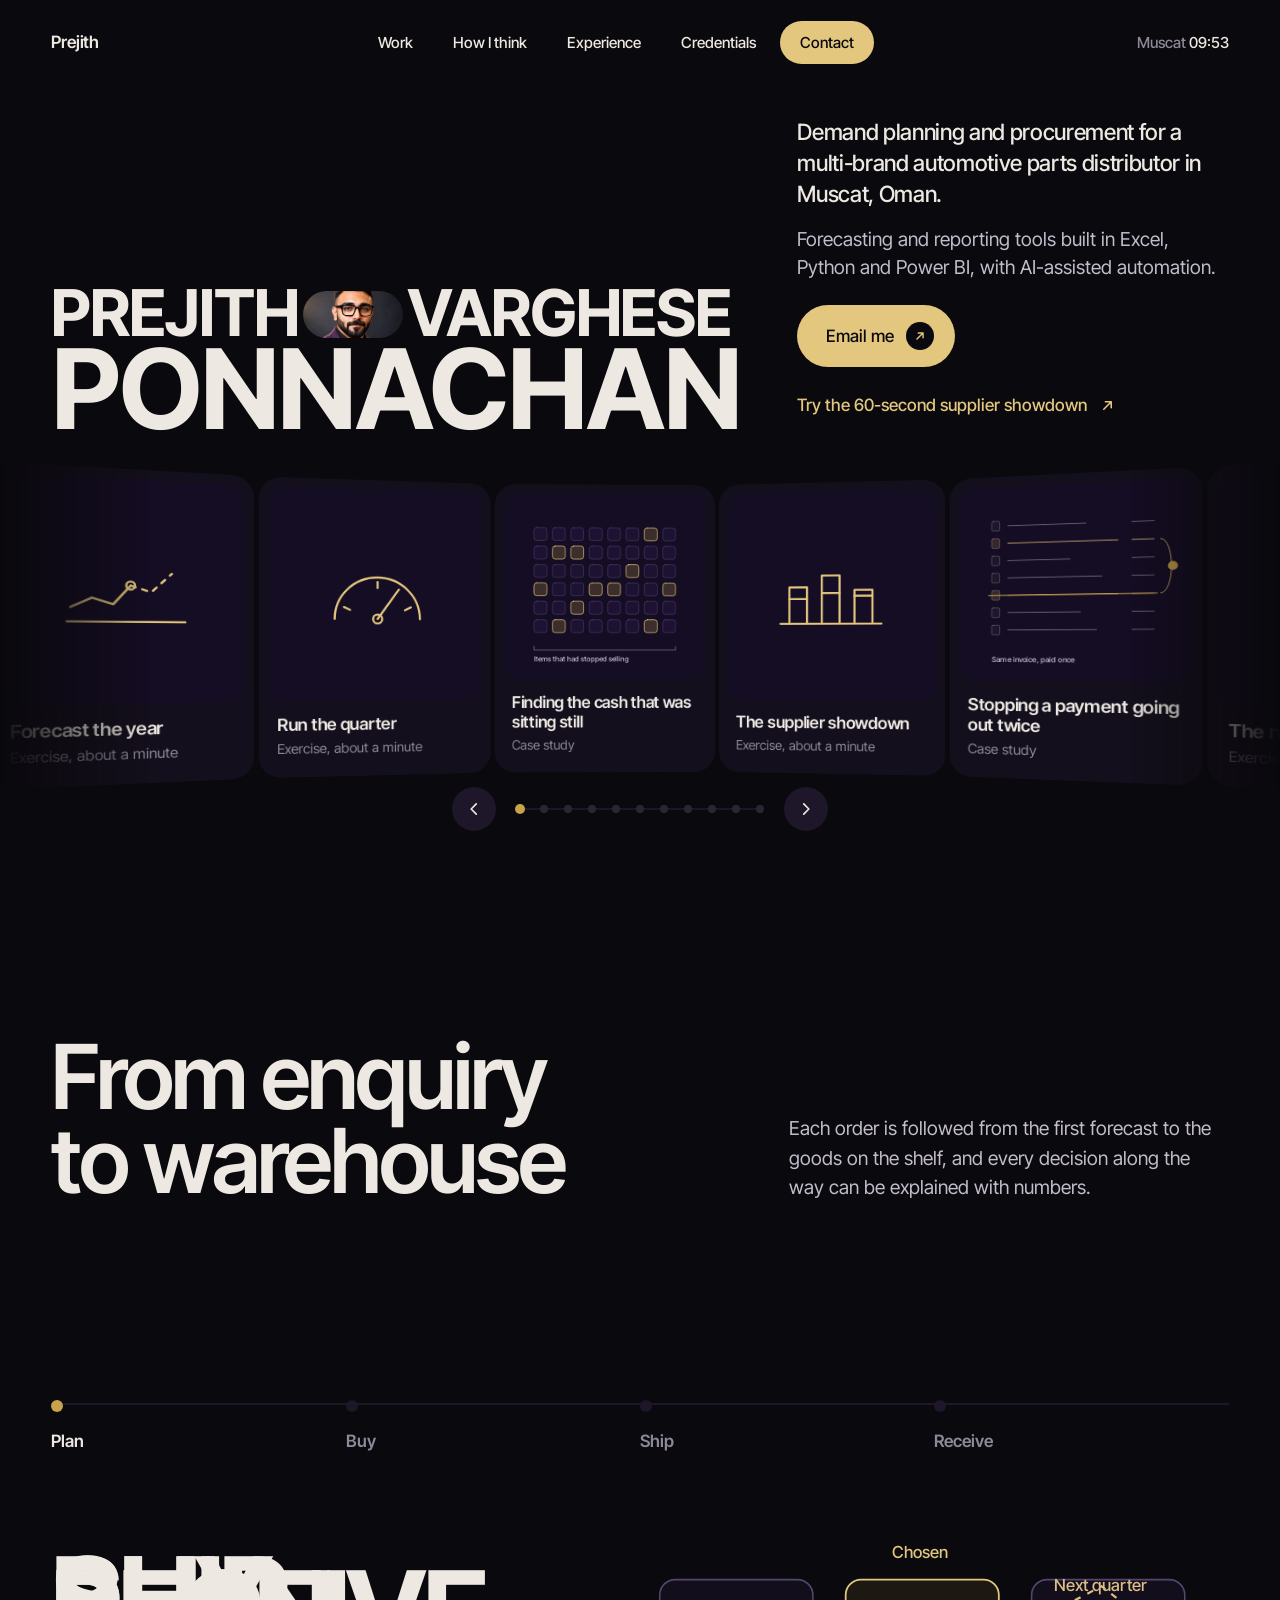
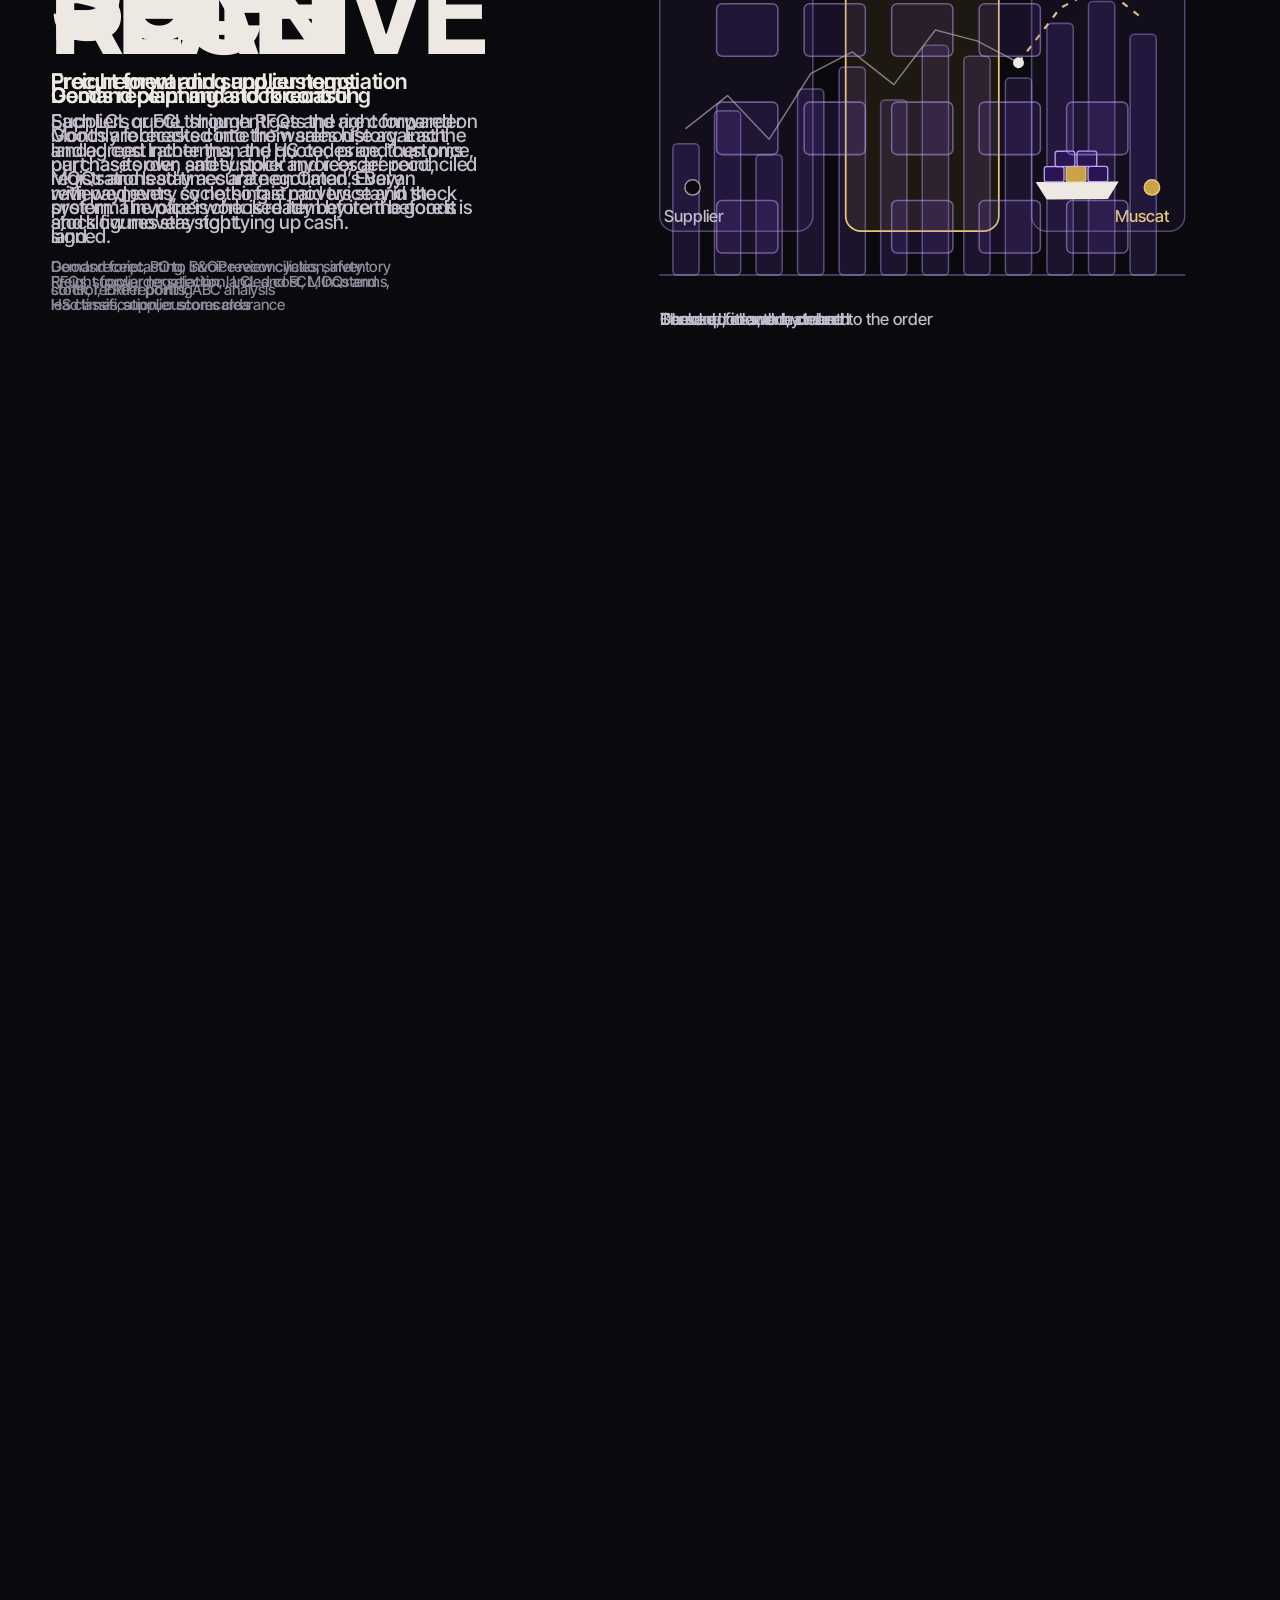
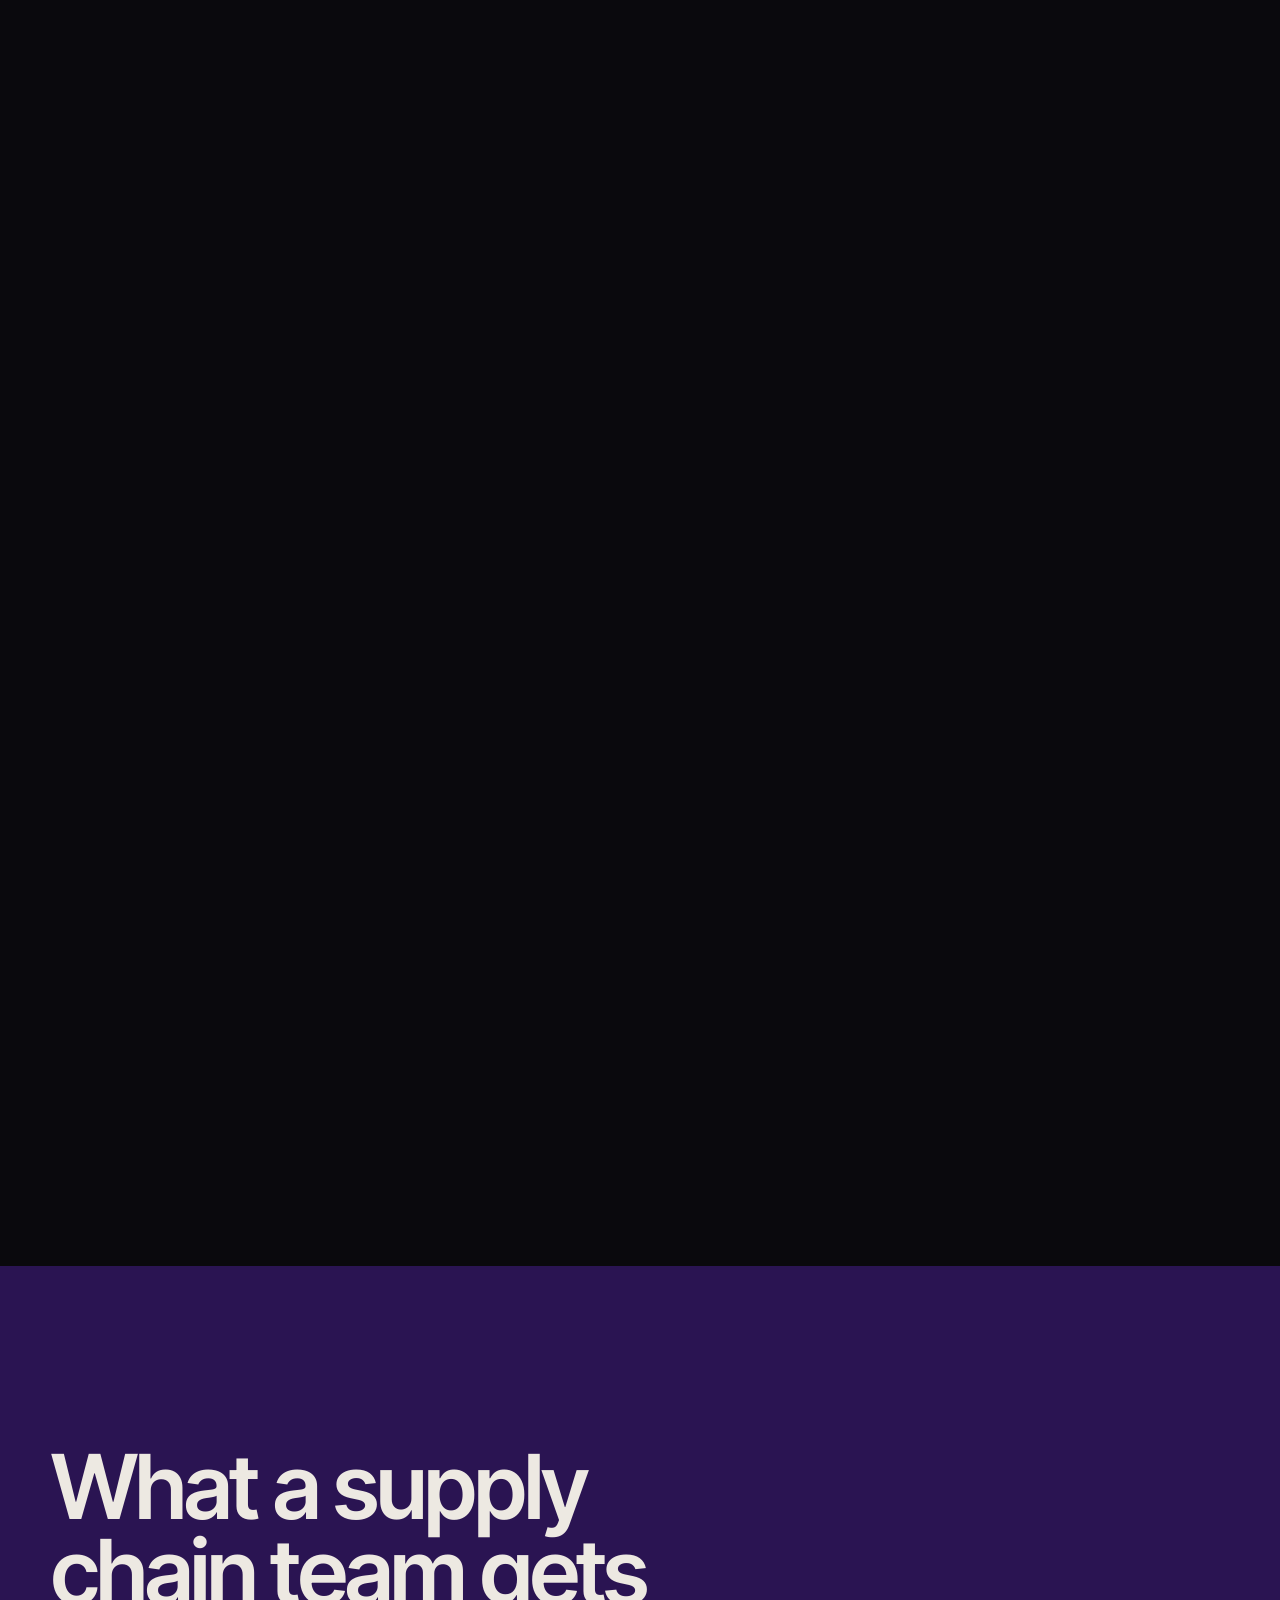
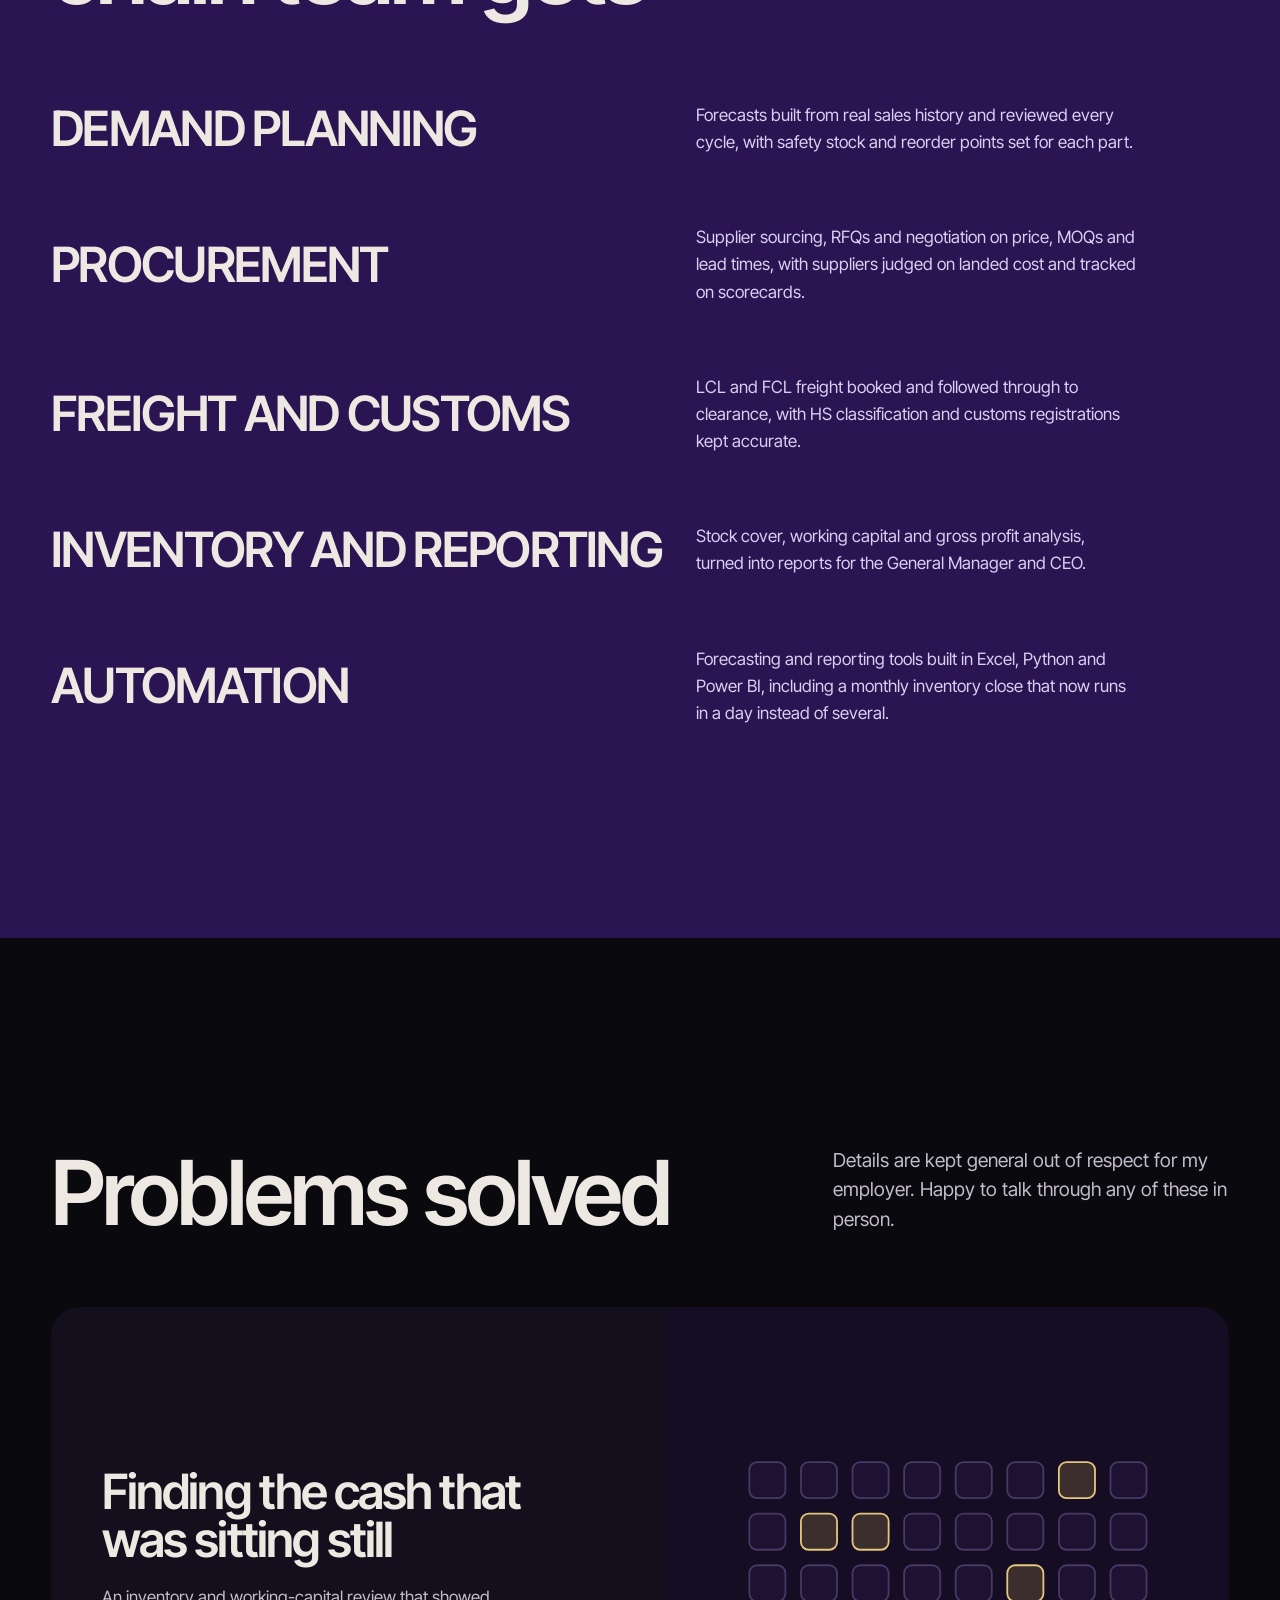
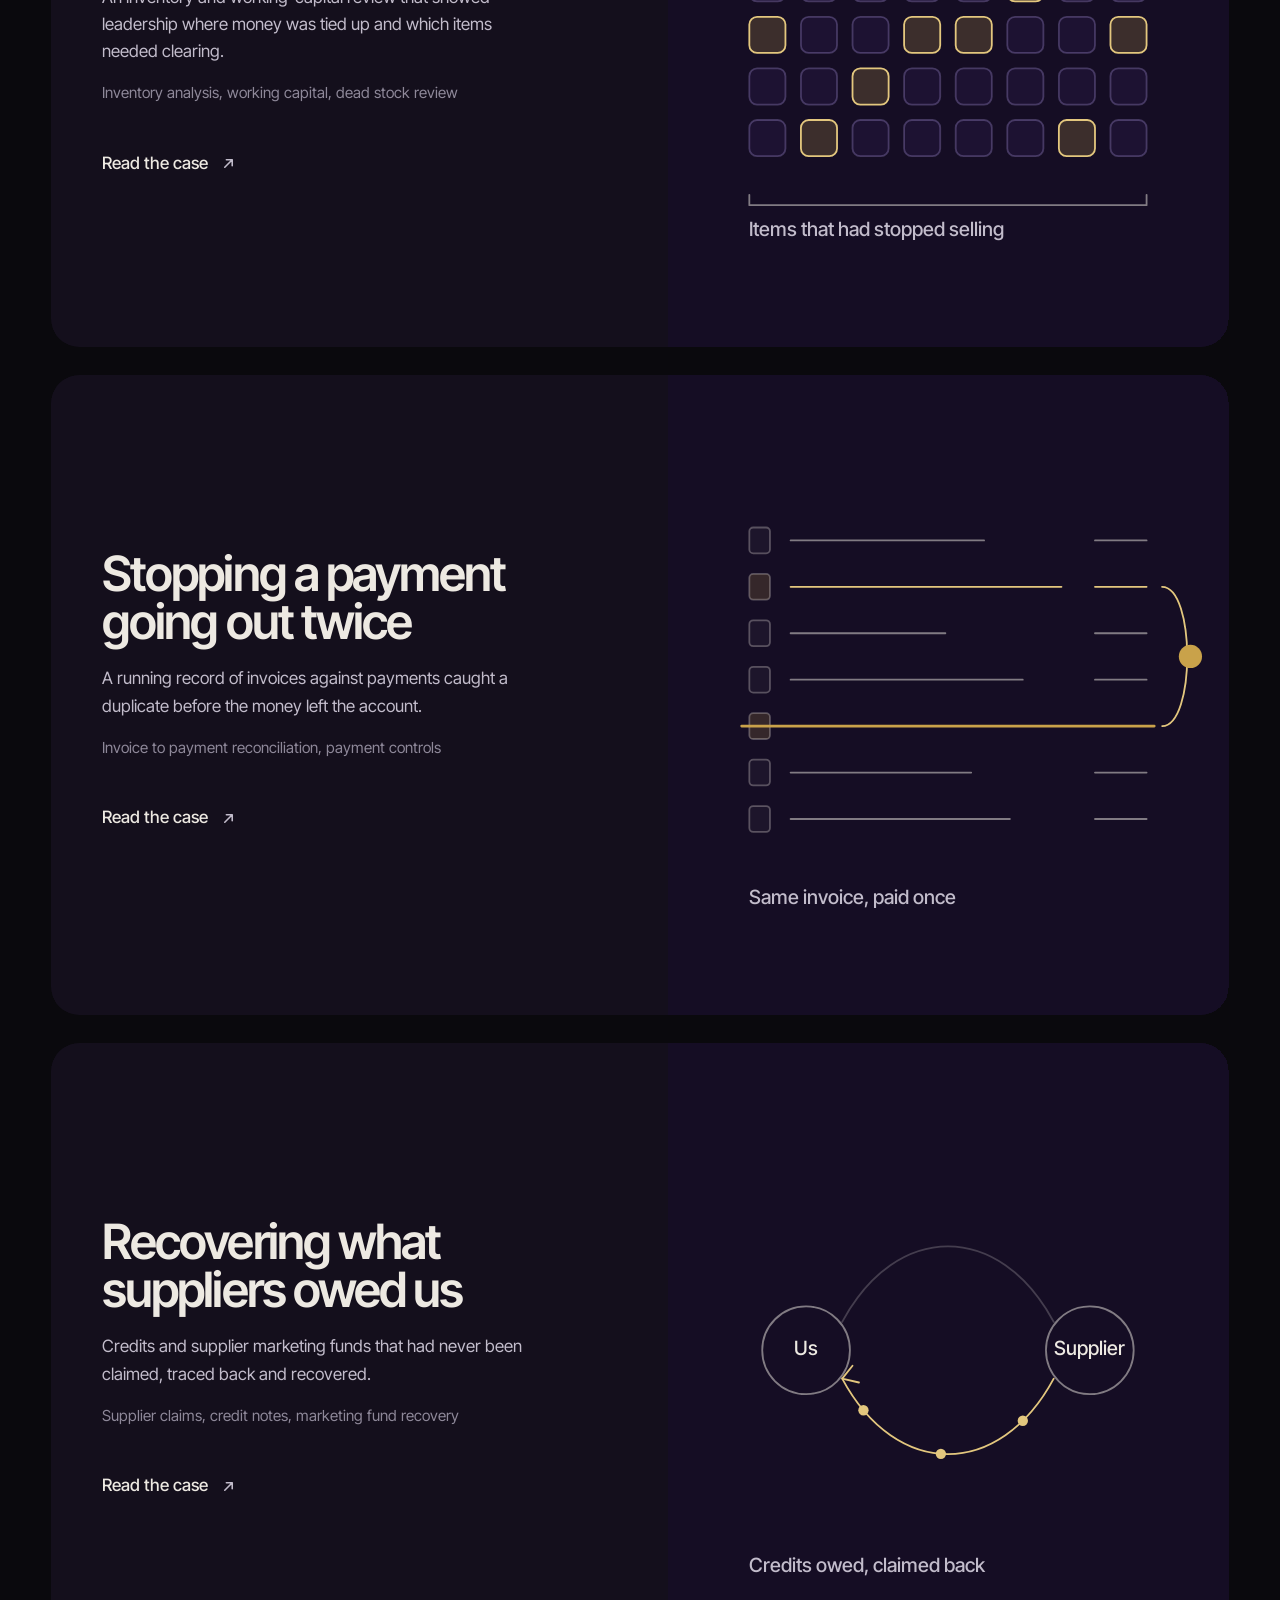
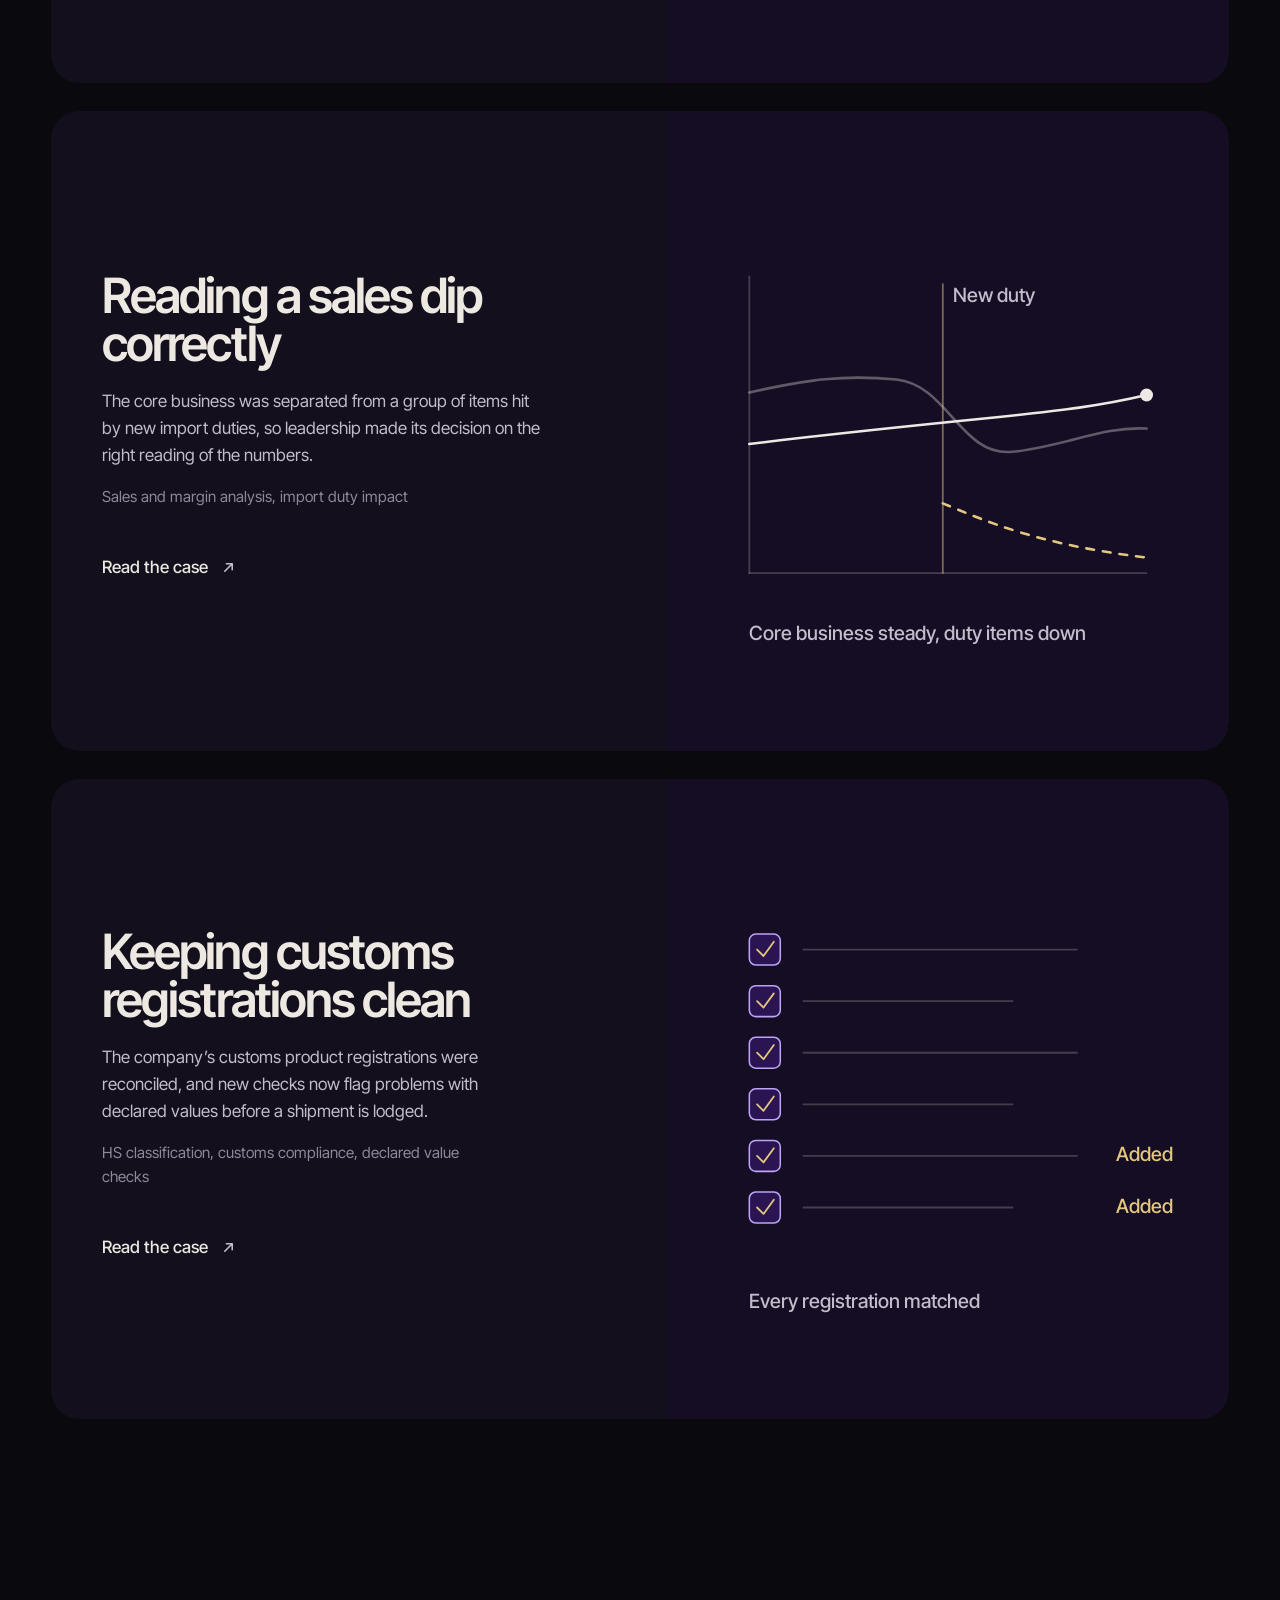
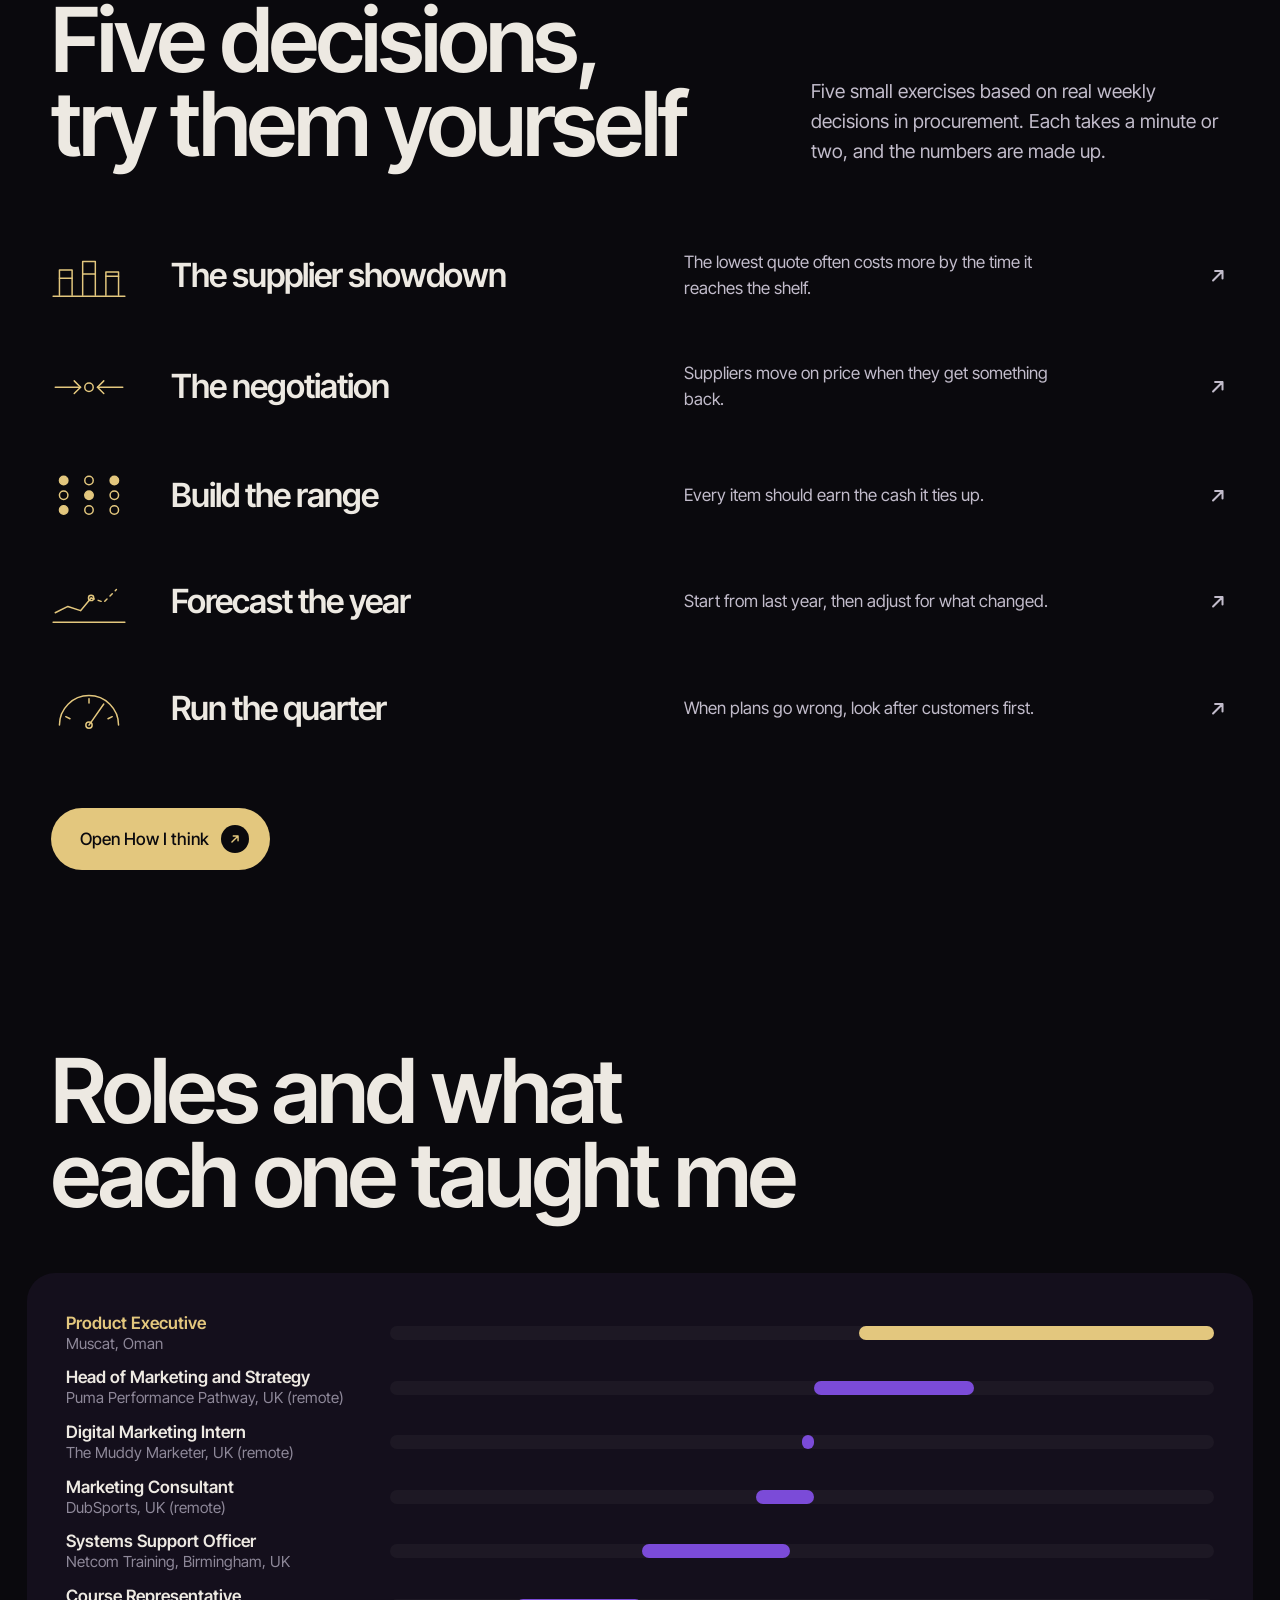
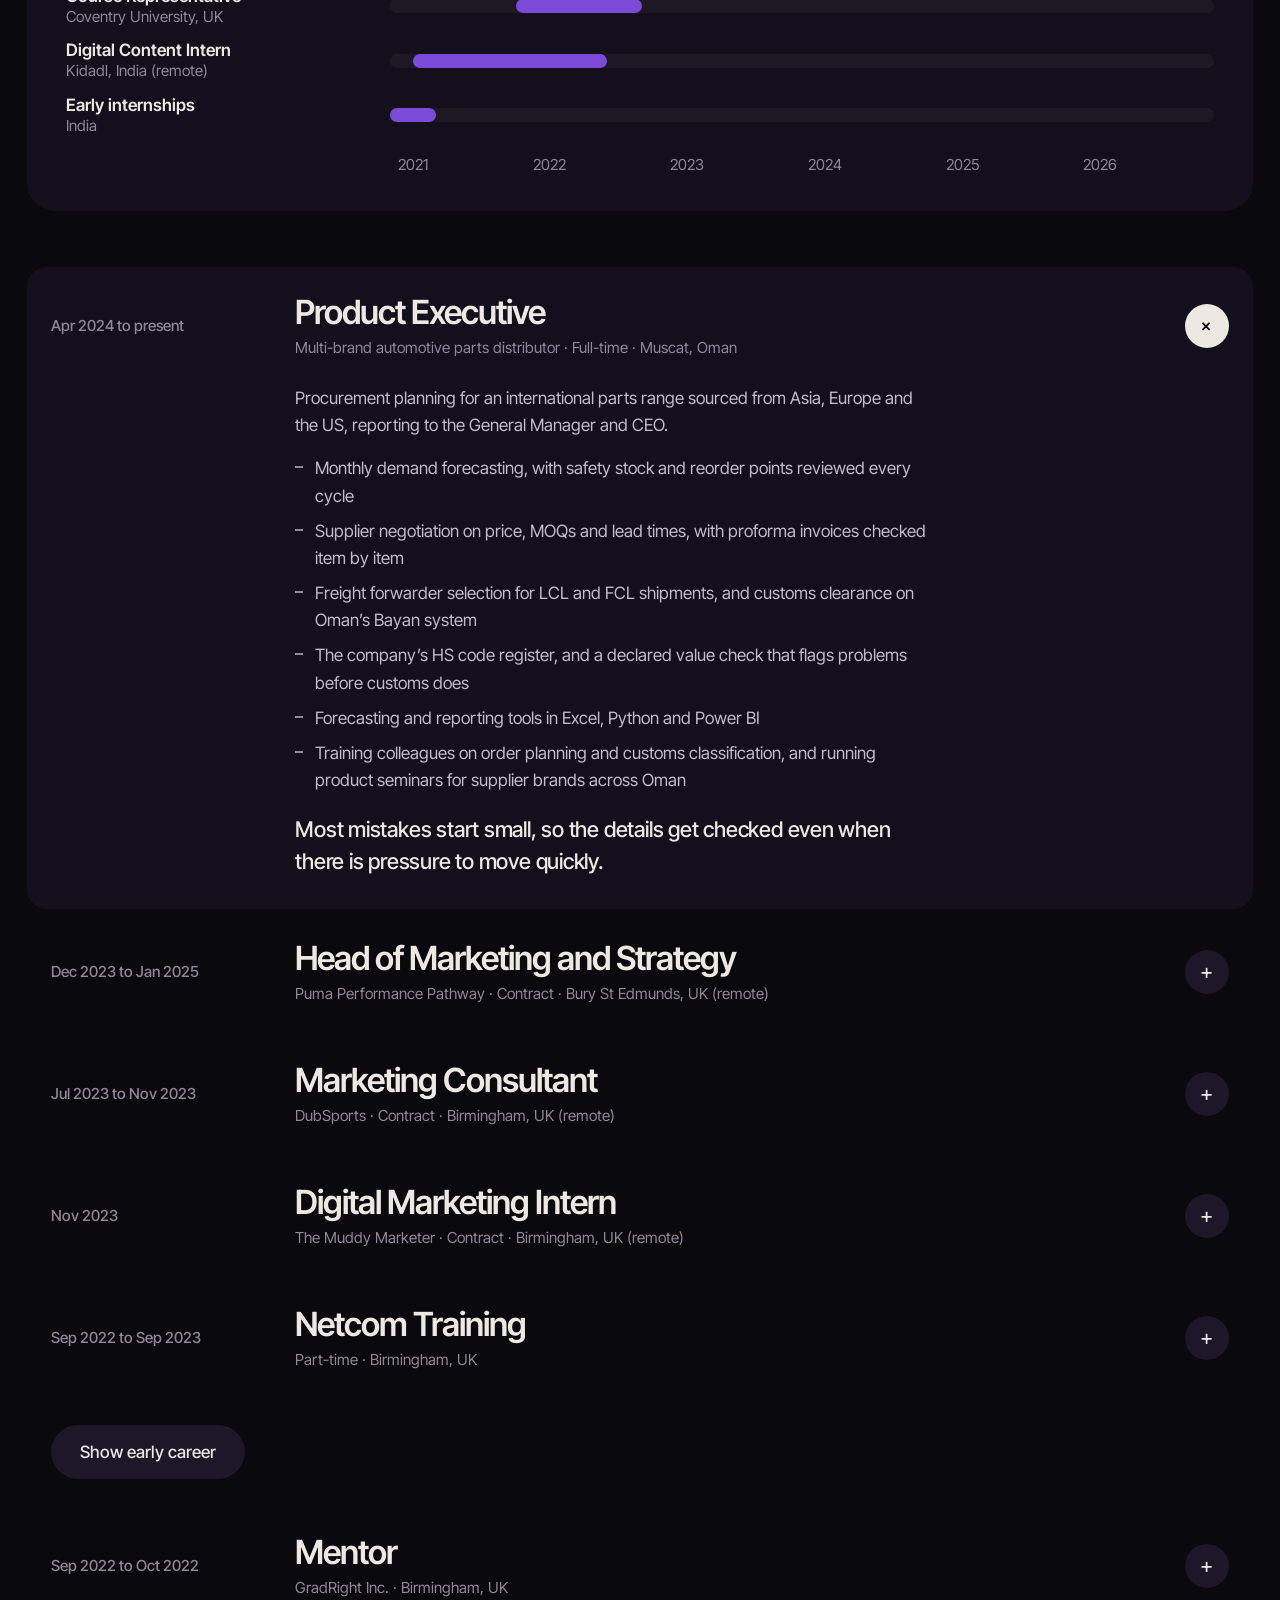
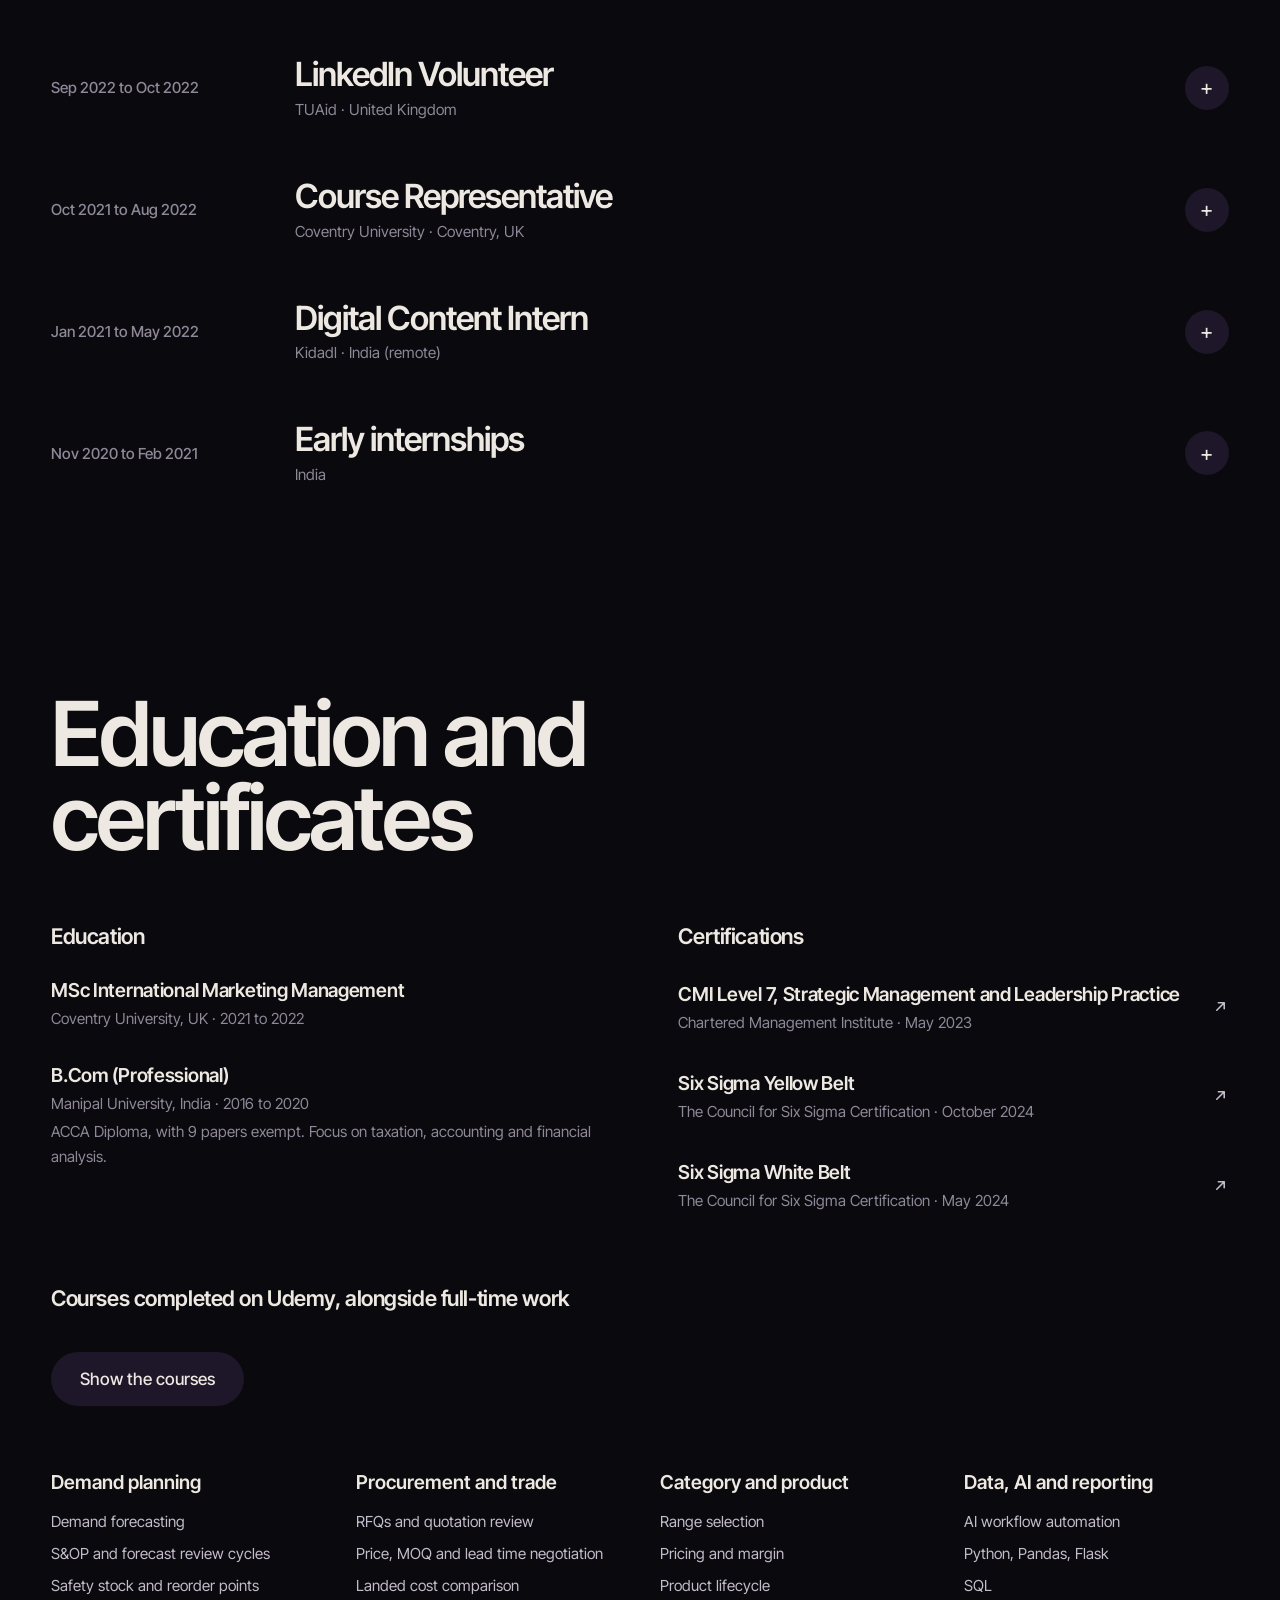
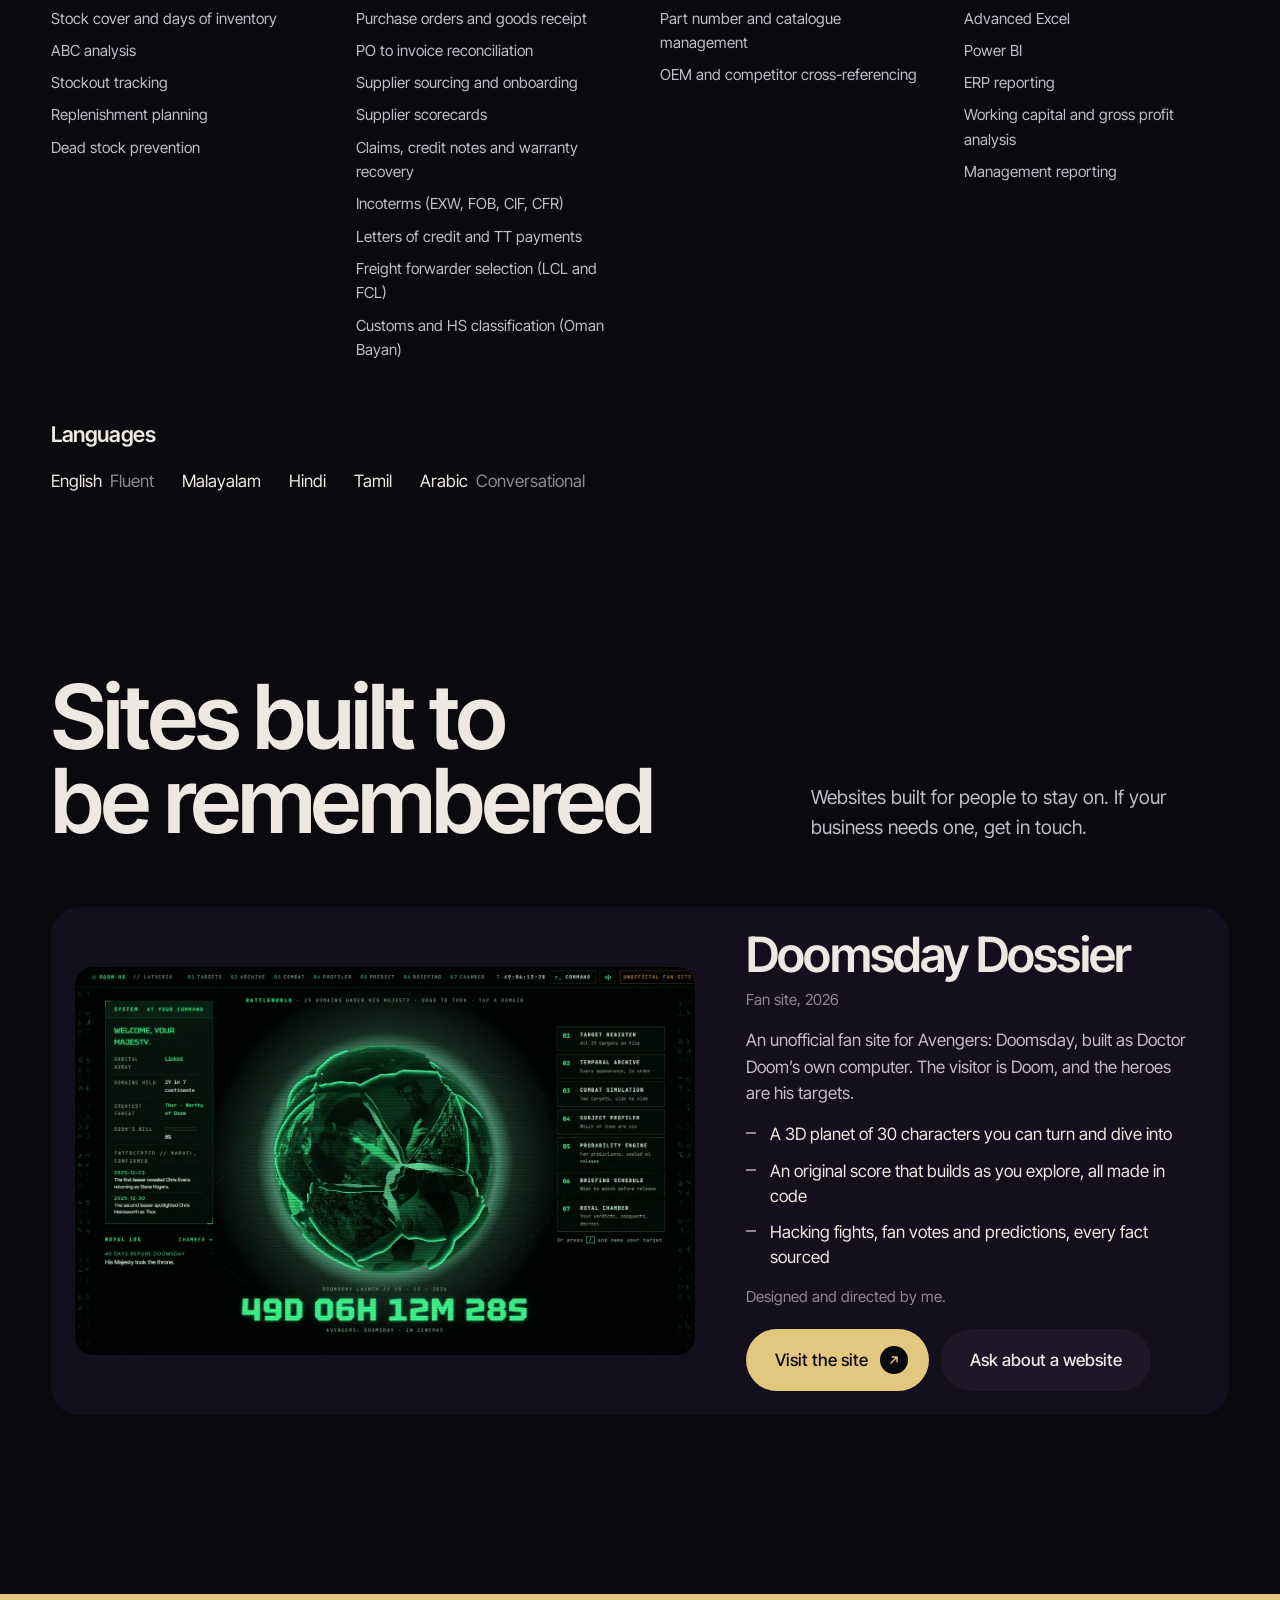
==== commit 98ac6343: "Phones: hover only for a mouse, tighter spacing, skills as tags, notch-safe edges, readable action b" ====
--- a/index.html
+++ b/index.html
@@ -2,7 +2,7 @@
 <html lang="en-GB">
 <head>
 <meta charset="utf-8">
-<meta name="viewport" content="width=device-width, initial-scale=1">
+<meta name="viewport" content="width=device-width, initial-scale=1, viewport-fit=cover">
 <title>Prejith Varghese Ponnachan | Demand Planning and Procurement | Muscat, Oman</title>
 <meta name="description" content="Product Executive in demand planning and procurement for a multi-brand automotive parts distributor in Muscat, Oman. Demand forecasting, supplier negotiation, landed cost, freight and customs, with forecasting and reporting tools built in Excel, Python and Power BI and AI-assisted automation.">
 <link rel="canonical" href="https://prejith77.github.io/">
@@ -99,7 +99,7 @@
   --ink:#0A090D;--ink-2:#121017;--ivory:#EDE9E2;--muted:#8E8899;--gold-soft:#E3C77E;--violet-soft:#B9A3F2;
   --ok:#6FCF97;--bad:#F07167;
   --sans:"Inter Tight",-apple-system,BlinkMacSystemFont,"Segoe UI",Helvetica,Arial,sans-serif;
-  --pad:clamp(96px,14vw,180px);--gut:clamp(20px,4vw,56px);
+  --pad:clamp(72px,14vw,180px);--gut:clamp(20px,4vw,56px);
 }
 *,*::before,*::after{box-sizing:border-box}
 html{-webkit-text-size-adjust:100%}
@@ -114,12 +114,12 @@
 img{max-width:100%;display:block}
 ::selection{background:var(--purple);color:var(--text)}
 html{scrollbar-color:#4A2F7A var(--bg)}
-::-webkit-scrollbar{width:10px;height:10px}::-webkit-scrollbar-track{background:var(--bg)}::-webkit-scrollbar-thumb{background:#4A2F7A;border-radius:10px;border:2px solid var(--bg)}::-webkit-scrollbar-thumb:hover{background:var(--gold)}
+::-webkit-scrollbar{width:10px;height:10px}::-webkit-scrollbar-track{background:var(--bg)}::-webkit-scrollbar-thumb{background:#4A2F7A;border-radius:10px;border:2px solid var(--bg)}@media (hover:hover) and (pointer:fine){::-webkit-scrollbar-thumb:hover{background:var(--gold)}}
 input,textarea{caret-color:var(--gold)}
 :focus-visible{outline:2px solid var(--gold);outline-offset:4px}
 .skip{position:absolute;left:-9999px;top:12px;z-index:999;background:var(--text);color:var(--bg);padding:12px 16px;border-radius:8px}
 .skip:focus{left:12px}
-.wrap{width:100%;max-width:1480px;margin:0 auto;padding:0 var(--gut)}
+.wrap{width:100%;max-width:1480px;margin:0 auto;padding:0 max(var(--gut),env(safe-area-inset-right,0px)) 0 max(var(--gut),env(safe-area-inset-left,0px))}
 
 /* ---------- nav ---------- */
 .nav{position:fixed;inset:0 0 auto 0;z-index:100;transition:transform .5s cubic-bezier(.2,.7,.2,1)}
@@ -129,12 +129,12 @@
 .brand sup{font-size:.55em;color:var(--gold);margin-left:2px}
 .links{display:flex;gap:8px;align-items:center}
 .links a{position:relative;text-decoration:none;font:500 var(--fs-sm) var(--sans);padding:8px 16px;border-radius:999px;transition:background .3s}
-.links a:hover{background:rgba(237,233,226,.07)}
+@media (hover:hover) and (pointer:fine){.links a:hover{background:rgba(237,233,226,.07)}}
 .nav-right{display:flex;align-items:center;gap:20px}
 .clock{font:500 var(--fs-sm) var(--sans);color:var(--dim)}
 .clock b{color:var(--text);font-weight:500}
 .nav .cta-pill{background:var(--gold2);color:var(--bg);padding:12px 20px}
-.nav .cta-pill:hover{background:var(--purple-soft)}
+@media (hover:hover) and (pointer:fine){.nav .cta-pill:hover{background:var(--purple-soft)}}
 .nav-bg{position:absolute;inset:0;z-index:-1;background:rgba(10,9,13,.82);backdrop-filter:blur(14px);-webkit-backdrop-filter:blur(14px);opacity:0;transition:opacity .4s}
 .nav.solid .nav-bg{opacity:1}
 .menu-btn{display:none;background:var(--bg3);border:0;color:var(--text);border-radius:999px;padding:12px 20px;min-height:44px;font:500 var(--fs-sm) var(--sans);cursor:pointer}
@@ -156,11 +156,11 @@
 .btn:active{transform:scale(.97)}
 .btn{transition:background .3s,color .3s,transform 160ms cubic-bezier(.23,1,.32,1)}
 .btn-primary{background:var(--gold2);color:var(--bg)}
-.btn-primary:hover{background:#EFD99A}
+@media (hover:hover) and (pointer:fine){.btn-primary:hover{background:#EFD99A}}
 .btn-primary::after{content:"";display:block;width:28px;height:28px;border-radius:50%;background:var(--bg) url("data:image/svg+xml,%3Csvg xmlns='http://www.w3.org/2000/svg' viewBox='0 0 16 16'%3E%3Cpath d='M4.5 11.5l7-7M6 4.5h5.5V10' fill='none' stroke='%23E3C77E' stroke-width='1.6' stroke-linecap='round' stroke-linejoin='round'/%3E%3C/svg%3E") center/14px no-repeat;color:var(--gold2);font-size:var(--fs-sm);transition:transform .4s}
-.btn-primary:hover::after{transform:rotate(45deg)}
+@media (hover:hover) and (pointer:fine){.btn-primary:hover::after{transform:rotate(45deg)}}
 .btn-secondary{background:var(--bg3);color:var(--text);padding-right:28px}
-.btn-secondary:hover{background:var(--bg4)}
+@media (hover:hover) and (pointer:fine){.btn-secondary:hover{background:var(--bg4)}}
 
 /* ---------- reveal helpers ---------- */
 .ln{display:block;overflow:hidden;padding-bottom:.04em;margin-bottom:-.04em}
@@ -213,8 +213,8 @@
 .svc li>*{position:relative;transition:color .45s,transform .6s cubic-bezier(.16,1,.3,1)}
 .svc h3{font:600 var(--fs-h3)/1 var(--sans);letter-spacing:-.035em;text-transform:uppercase}
 .svc p{color:var(--text2);max-width:44ch;font-size:var(--fs-body)}
-.svc li:hover::before{opacity:1}
-.svc li:hover h3{color:var(--gold2);transform:translateX(12px)}
+@media (hover:hover) and (pointer:fine){.svc li:hover::before{opacity:1}}
+@media (hover:hover) and (pointer:fine){.svc li:hover h3{color:var(--gold2);transform:translateX(12px)}}
 @media (max-width:980px){.svc li{grid-template-columns:1fr;gap:12px;padding:24px 4px}.svc li::before{display:none}}
 
 /* ---------- stacked work ---------- */
@@ -229,7 +229,7 @@
 /* ---------- experience accordion ---------- */
 .acc{margin-top:56px;display:grid;gap:4px}
 .acc details{border-radius:20px;transition:background .4s}
-.acc details[open],.acc details:hover{background:var(--bg2)}
+.acc details[open]{background:var(--bg2)}@media (hover:hover) and (pointer:fine){.acc details:hover{background:var(--bg2)}}
 .acc summary{list-style:none;display:grid;grid-template-columns:220px minmax(0,1fr) 44px;gap:24px;align-items:center;padding:28px 24px;cursor:pointer}
 .acc summary::-webkit-details-marker{display:none}
 .acc .when{font:500 var(--fs-sm) var(--sans);color:var(--dim)}
@@ -238,7 +238,7 @@
 .acc .plus{width:44px;height:44px;border-radius:50%;background:var(--bg3);display:grid;place-items:center;transition:transform .5s cubic-bezier(.76,0,.24,1),background .3s}
 .acc .plus::before{content:"+";font-size:var(--fs-quote);line-height:1}
 .acc details[open] .plus{transform:rotate(45deg);background:var(--text);color:var(--bg)}
-.acc summary:hover .role{color:var(--gold2)}
+@media (hover:hover) and (pointer:fine){.acc summary:hover .role{color:var(--gold2)}}
 .acc .body{display:grid;grid-template-columns:220px minmax(0,1fr) 44px;gap:24px;padding:0 24px 32px}
 .acc .body>div{grid-column:2;max-width:64ch;animation:open .6s cubic-bezier(.16,1,.3,1)}
 .acc .body p{color:var(--text2)}
@@ -257,8 +257,8 @@
 .rows span{display:block;color:var(--dim);font-size:var(--fs-sm);margin-top:4px}
 .certs a{display:flex;justify-content:space-between;align-items:center;gap:20px;text-decoration:none}
 .certs a i{font-style:normal;color:var(--text2);transition:transform .4s}
-.certs a:hover i{transform:rotate(45deg)}
-.certs a:hover b{color:var(--gold2)}
+@media (hover:hover) and (pointer:fine){.certs a:hover i{transform:rotate(45deg)}}
+@media (hover:hover) and (pointer:fine){.certs a:hover b{color:var(--gold2)}}
 .cprev{position:fixed;left:0;top:0;z-index:85;width:220px;border-radius:12px;overflow:hidden;pointer-events:none;opacity:0;transform:scale(.8);transition:opacity .3s,transform .4s cubic-bezier(.16,1,.3,1);box-shadow:0 30px 80px rgba(0,0,0,.6);display:none} /* taste-skill-ignore: floats over the page */
 .cprev.on{opacity:1;transform:scale(1)}
 .fine .cprev{display:block}
@@ -275,7 +275,9 @@
 .langs li{font-size:var(--fs-body)}
 .langs span{color:var(--dim);margin-left:8px}
 @media (max-width:980px){.cred,.cgroup{grid-template-columns:1fr}.cgroup ul{grid-template-columns:1fr}.skills{grid-template-columns:1fr 1fr}}
-@media (max-width:560px){.skills{grid-template-columns:1fr}}
+@media (max-width:560px){.skills{grid-template-columns:1fr;gap:32px;margin-top:48px}}
+/* phones: each skill group reads as a block of tags rather than a long column */
+@media (max-width:700px){.skills ul{display:flex;flex-wrap:wrap;gap:8px}.skills li{padding:8px 12px;border-radius:8px;background:var(--bg2);line-height:1.3}}
 
 /* ---------- contact ---------- */
 .contact{padding:var(--pad) 0 0;overflow:hidden}
@@ -338,8 +340,8 @@
 /* ---------- case studies ---------- */
 .case-btn{align-self:flex-start;display:inline-flex;align-items:center;gap:12px;margin-top:36px;min-height:44px;background:none;border:0;padding:0;color:var(--text);font:500 var(--fs-body) var(--sans);text-decoration:underline;text-decoration-color:rgba(237,233,226,.35);text-underline-offset:7px;cursor:pointer;transition:text-decoration-color .3s}
 .case-btn i{font-style:normal;color:var(--text2);transition:transform .4s}
-.case-btn:hover{text-decoration-color:var(--gold2)}
-.case-btn:hover i{transform:rotate(45deg)}
+@media (hover:hover) and (pointer:fine){.case-btn:hover{text-decoration-color:var(--gold2)}}
+@media (hover:hover) and (pointer:fine){.case-btn:hover i{transform:rotate(45deg)}}
 .wcard{cursor:pointer}
 dialog.case{width:min(880px,calc(100vw - 32px));max-height:min(88vh,900px);padding:0;border:0;border-radius:28px;background:var(--bg2);color:var(--text);overflow:auto;overscroll-behavior:contain}
 dialog.case::backdrop{background:rgba(6,5,9,.72);backdrop-filter:blur(8px);-webkit-backdrop-filter:blur(8px)}
@@ -352,7 +354,7 @@
 .case-n{font-size:var(--fs-sm);color:var(--dim)}
 .case-x{margin-left:auto;width:48px;height:48px;border-radius:50%;border:0;background:var(--bg3);color:var(--text);cursor:pointer;display:grid;place-items:center;transition:background .3s,transform .5s cubic-bezier(.76,0,.24,1)}
 .case-x::before{content:"\00D7";font-size:var(--fs-quote);line-height:1}
-.case-x:hover{background:var(--text);color:var(--bg);transform:rotate(90deg)}
+@media (hover:hover) and (pointer:fine){.case-x:hover{background:var(--text);color:var(--bg);transform:rotate(90deg)}}
 dialog.case h3{font:600 var(--fs-h3)/.98 var(--sans);letter-spacing:-.04em;margin:8px 0 8px;max-width:18ch}
 .case-body{margin:36px 0 0}
 .case-body div{display:grid;grid-template-columns:180px 1fr;gap:24px;padding:20px 0}
@@ -363,7 +365,7 @@
 .case-nav{display:flex;justify-content:space-between;gap:12px;margin-top:28px}
 @media (max-width:700px){.case-body div{grid-template-columns:1fr;gap:8px}.case-nav .btn{padding:16px 20px}}
 .clink{text-decoration:none;display:block}
-.clink:hover b{color:var(--gold2)}
+@media (hover:hover) and (pointer:fine){.clink:hover b{color:var(--gold2)}}
 
 /* ---------- how I think teaser ---------- */
 .tiles{margin-top:56px;display:grid;gap:4px}
@@ -373,22 +375,22 @@
 .tile b{font:600 var(--fs-h4)/1 var(--sans);letter-spacing:-.03em}
 .tile span{color:var(--text2);font-size:var(--fs-body);line-height:1.5;max-width:40ch}
 .tile i{font-style:normal;font-size:var(--fs-quote);color:var(--text2);justify-self:end;transition:transform .5s,color .45s}
-.tile:hover::before,.tile:focus-visible::before{transform:none}
-.tile:hover>*,.tile:focus-visible>*{color:var(--text)}
-.tile:hover i{transform:rotate(45deg)}
+.tile:focus-visible::before{transform:none}@media (hover:hover) and (pointer:fine){.tile:hover::before{transform:none}}
+.tile:focus-visible>*{color:var(--text)}@media (hover:hover) and (pointer:fine){.tile:hover>*{color:var(--text)}}
+@media (hover:hover) and (pointer:fine){.tile:hover i{transform:rotate(45deg)}}
 .tile .tg{width:76px;height:auto;color:var(--gold2);overflow:visible}
 .tile .tg *{stroke:currentColor;stroke-width:1.4;stroke-linecap:round;stroke-linejoin:round}
 .tile .tg .f{fill:currentColor}
 .tile .tg .nd{stroke-dasharray:3 4}
 .tile .tg [pathLength]{stroke-dasharray:1;stroke-dashoffset:0}
-.tile:hover .tg{color:var(--gold2)}
-.tile:hover .tg [pathLength]{animation:tg .9s cubic-bezier(.16,1,.3,1) both}
+@media (hover:hover) and (pointer:fine){.tile:hover .tg{color:var(--gold2)}}
+@media (hover:hover) and (pointer:fine){.tile:hover .tg [pathLength]{animation:tg .9s cubic-bezier(.16,1,.3,1) both}}
 @keyframes tg{from{stroke-dashoffset:1}}
-@media (prefers-reduced-motion:reduce){.tile:hover .tg [pathLength]{animation:none}}
-@media (max-width:980px){.tile{grid-template-columns:56px minmax(0,1fr) 24px;gap:8px 20px;padding:24px 4px}.tile .tg{width:52px;grid-row:span 2;align-self:start;margin-top:8px}.tile b{grid-column:2}.tile span{grid-column:2;grid-row:2}.tile i{grid-column:3;grid-row:1}.tile::before{display:none}.tile:hover>*{color:inherit}.tile:hover span{color:var(--text2)}.tile:hover i,.tile:hover .tg{color:var(--gold2)}}
+@media (prefers-reduced-motion:reduce){@media (hover:hover) and (pointer:fine){.tile:hover .tg [pathLength]{animation:none}}}
+@media (max-width:980px){.tile{grid-template-columns:56px minmax(0,1fr) 24px;gap:8px 20px;padding:24px 4px}.tile .tg{width:52px;grid-row:span 2;align-self:start;margin-top:8px}.tile b{grid-column:2}.tile span{grid-column:2;grid-row:2}.tile i{grid-column:3;grid-row:1}.tile::before{display:none}@media (hover:hover) and (pointer:fine){.tile:hover>*{color:inherit}}@media (hover:hover) and (pointer:fine){.tile:hover span{color:var(--text2)}}@media (hover:hover) and (pointer:fine){.tile:hover i,.tile:hover .tg{color:var(--gold2)}}}
 .try{display:inline-flex;align-items:center;gap:12px;margin-top:20px;min-height:44px;color:var(--gold2);font-weight:500;text-decoration:underline;text-decoration-color:rgba(227,199,126,.4);text-underline-offset:7px}
 .try i{font-style:normal;transition:transform .4s}
-.try:hover i{transform:rotate(45deg)}
+@media (hover:hover) and (pointer:fine){.try:hover i{transform:rotate(45deg)}}
 
 /* ---------- home motion ---------- */
 .hero>.wrap{position:relative;z-index:1}
@@ -401,9 +403,9 @@
 .bigfoot{position:fixed;left:0;right:0;bottom:0;z-index:0;background:var(--bg0);padding:56px 0 calc(28px + env(safe-area-inset-bottom))}
 .ff-row{display:flex;flex-wrap:wrap;gap:8px 28px;font-size:var(--fs-body)}
 .ff-row a{text-decoration:none;color:var(--text);display:inline-block;padding:12px 0}
-.ff-row a:hover{color:var(--gold2)}
+@media (hover:hover) and (pointer:fine){.ff-row a:hover{color:var(--gold2)}}
 .ff-name{margin:40px 0 28px;font-weight:700;text-transform:uppercase;letter-spacing:-.01em;line-height:.85;white-space:nowrap;color:rgba(227,199,126,.16);transition:color .8s}
-.ff-name:hover{color:rgba(227,199,126,.34)}
+@media (hover:hover) and (pointer:fine){.ff-name:hover{color:rgba(227,199,126,.34)}}
 .ff-name span{display:inline-block}
 .ff-bot{display:flex;flex-wrap:wrap;justify-content:space-between;gap:12px;font-size:var(--fs-sm);color:var(--dim)}
 @media (max-width:980px){
@@ -448,6 +450,7 @@
 .js .wcard.in .viz .flow circle{opacity:1}
 @media (prefers-reduced-motion:reduce){.viz *{transition:none!important;animation:none!important}.viz .flow{display:none}.js .wcard:not(.in) .viz .d{stroke-dashoffset:0}.js .wcard:not(.in) .viz .pop{opacity:1;transform:none}.js .wcard:not(.in) .viz .wipe{clip-path:none}}
 @media (max-width:980px){.wcard .wr{min-height:300px}.viz{width:min(94%,440px)}}
+@media (max-width:560px){.wcard .wr{min-height:248px}}
 
 
 
@@ -460,7 +463,7 @@
 .oc{position:absolute;width:260px;height:340px;left:-130px;top:-170px;transform:rotateY(var(--a)) translateZ(-1400px);backface-visibility:hidden;will-change:transform}
 .oc.far{opacity:0;pointer-events:none}
 .oc-in{display:flex;flex-direction:column;width:100%;height:100%;padding:12px;border:0;border-radius:24px;background:var(--bg2);color:var(--text);font:inherit;text-align:left;text-decoration:none;cursor:inherit;-webkit-user-drag:none;transition:background .25s cubic-bezier(.23,1,.32,1)}
-.oc-in:hover{background:var(--bg3)}
+@media (hover:hover) and (pointer:fine){.oc-in:hover{background:var(--bg3)}}
 .oc-in:focus-visible{outline:2px solid var(--gold);outline-offset:4px}
 .oc-art{flex:1;min-height:0;border-radius:16px;background:#150D24;display:grid;place-items:center;overflow:hidden}
 .oc .viz.viz{position:static;width:92%;height:auto;max-height:100%;margin:0}
@@ -478,14 +481,14 @@
 .orbit img{-webkit-user-drag:none}
 .orbit-nav{position:absolute;left:50%;bottom:0;transform:translateX(-50%);display:flex;align-items:center;gap:12px;cursor:auto}
 .orbit-btn{display:grid;place-items:center;width:44px;height:44px;border:0;border-radius:50%;background:var(--bg3);color:var(--text);cursor:pointer;font-size:18px;transition:background .2s cubic-bezier(.23,1,.32,1),transform 160ms cubic-bezier(.23,1,.32,1)}
-.orbit-btn:hover{background:var(--bg4)}
+@media (hover:hover) and (pointer:fine){.orbit-btn:hover{background:var(--bg4)}}
 .orbit-btn:active{transform:scale(.94)}
 .orbit-btn:focus-visible,.orbit-dot:focus-visible{outline:2px solid var(--gold);outline-offset:2px}
 .orbit-route{position:relative;display:flex;align-items:center}
 .orbit-route::before{content:"";position:absolute;left:12px;right:12px;top:50%;height:2px;margin-top:-1px;background:var(--bg3)}
 .orbit-dot{position:relative;display:grid;place-items:center;width:24px;height:24px;padding:0;border:0;background:none;cursor:pointer;border-radius:50%}
 .orbit-dot i{width:8px;height:8px;border-radius:50%;background:var(--bg4);transition:background .3s,transform .3s cubic-bezier(.23,1,.32,1)}
-.orbit-dot:hover i{background:var(--text2)}
+@media (hover:hover) and (pointer:fine){.orbit-dot:hover i{background:var(--text2)}}
 .orbit-dot.on i{background:var(--gold);transform:scale(1.25)}
 @media (max-width:760px){
   .orbit{height:auto;perspective:none;-webkit-mask-image:none;mask-image:none;margin-top:32px;overflow:visible;touch-action:auto}
@@ -531,24 +534,24 @@
 .field-purple{background:var(--purple-deep);color:var(--text)}
 .field-purple .svc p{color:#D9CFF0}
 .field-purple .svc li::before{background:rgba(255,255,255,.06)}
-.field-purple .svc li:hover h3{color:var(--gold2)}
+@media (hover:hover) and (pointer:fine){.field-purple .svc li:hover h3{color:var(--gold2)}}
 .field-purple ::selection{background:var(--gold2);color:var(--bg)}
 .field-purple + .sec{padding-top:var(--pad)!important}
 .contact.field-gold{background:var(--gold2);color:var(--bg);border-radius:0 0 32px 32px}
 .talk{transition:color .25s cubic-bezier(.23,1,.32,1)}
-.field-gold .talk:hover{color:#5C4512}
+@media (hover:hover) and (pointer:fine){.field-gold .talk:hover{color:#5C4512}}
 .field-gold .c-row p{color:#3B2F15}
 .field-gold .btn-primary{background:var(--bg);color:var(--text)}
-.field-gold .btn-primary:hover{background:#2A2418}
+@media (hover:hover) and (pointer:fine){.field-gold .btn-primary:hover{background:#2A2418}}
 .field-gold .btn-primary::after{background:var(--gold2) url("data:image/svg+xml,%3Csvg xmlns='http://www.w3.org/2000/svg' viewBox='0 0 16 16'%3E%3Cpath d='M4.5 11.5l7-7M6 4.5h5.5V10' fill='none' stroke='%230A090D' stroke-width='1.6' stroke-linecap='round' stroke-linejoin='round'/%3E%3C/svg%3E") center/14px no-repeat;color:var(--bg)}
 .field-gold .btn-secondary{background:rgba(10,9,13,.1);color:var(--bg)}
-.field-gold .btn-secondary:hover{background:rgba(10,9,13,.18)}
+@media (hover:hover) and (pointer:fine){.field-gold .btn-secondary:hover{background:rgba(10,9,13,.18)}}
 .field-gold :focus-visible{outline-color:var(--bg)}
 /* websites I've made: one showcase card per site, the screenshot as the way in */
 .site-card{display:grid;grid-template-columns:minmax(0,1.35fr) minmax(0,1fr);gap:clamp(24px,4vw,56px);align-items:center;margin-top:64px;padding:clamp(16px,2vw,24px);border-radius:28px;background:var(--bg2)}
 .site-shot{display:block;border-radius:18px;overflow:hidden;aspect-ratio:16/10;background:#020504}
 .site-shot img{display:block;width:100%;height:100%;object-fit:cover;transition:transform 1.2s cubic-bezier(.16,1,.3,1)}
-.site-shot:hover img,.site-shot:focus-visible img{transform:scale(1.035)}
+.site-shot:focus-visible img{transform:scale(1.035)}@media (hover:hover) and (pointer:fine){.site-shot:hover img{transform:scale(1.035)}}
 .site-txt{display:flex;flex-direction:column;gap:16px;padding-right:clamp(0px,1.5vw,16px)}
 .site-txt h3{font:600 var(--fs-h3)/1 var(--sans);letter-spacing:-.035em}
 .site-txt p{color:var(--text2);font-size:var(--fs-body);line-height:1.55;max-width:46ch}
--- a/css/motion.css
+++ b/css/motion.css
@@ -39,7 +39,9 @@
 }
 
 @media (max-width:420px){.mbar a{padding:0 3px;font-size:.8rem}}
-@media (max-width:360px){.mbar{gap:2px;left:8px;right:8px}.mbar a{min-width:0;padding:0 2px;font-size:.74rem}}
+.mbar{left:max(12px,env(safe-area-inset-left,0px));right:max(12px,env(safe-area-inset-right,0px))}
+@media (max-width:360px){.mbar{gap:2px;left:8px;right:8px}.mbar a{min-width:0;padding:0 4px;font-size:.8rem}}
+@media (max-width:760px){.mbar:not(:has(a:nth-child(4))) a{flex:1 1 0}}
 
 /* large text settings: headings break rather than push the page wider than the screen */
 h1,h2,h3,h4{overflow-wrap:anywhere}
